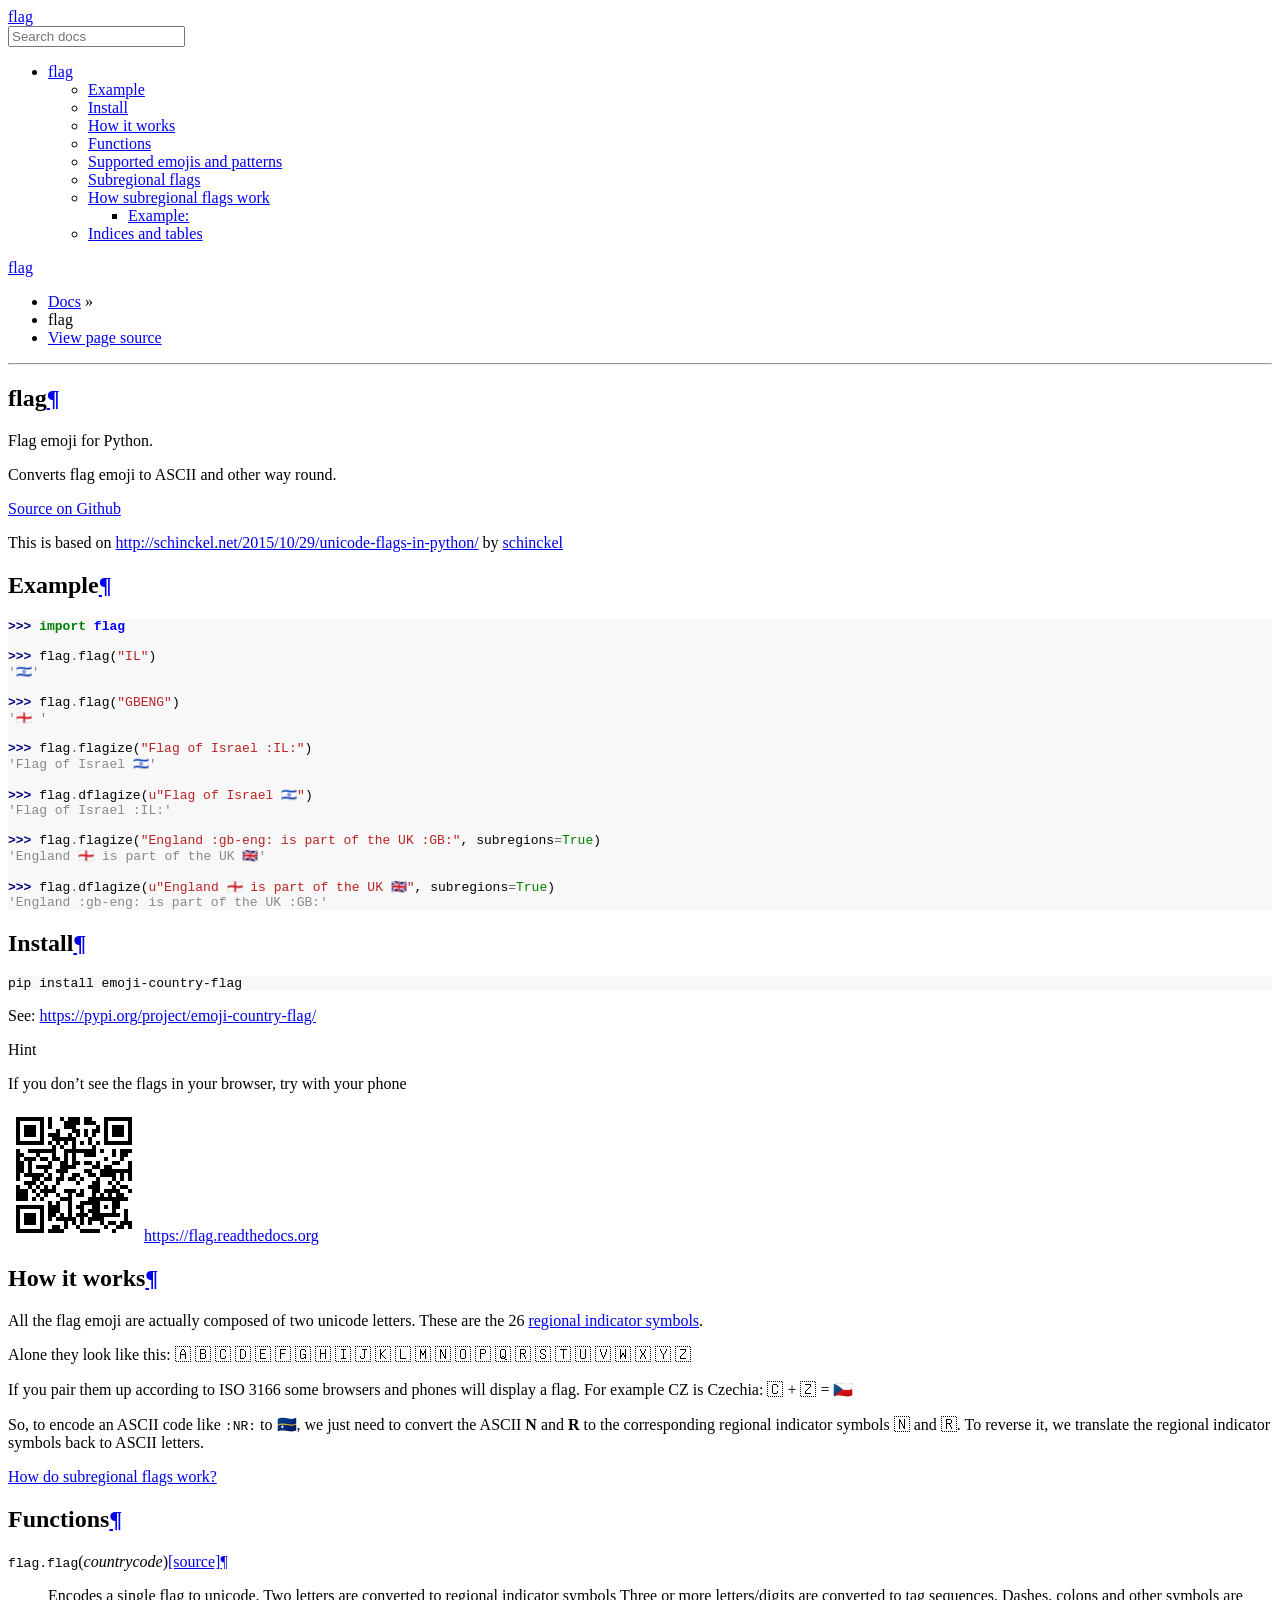
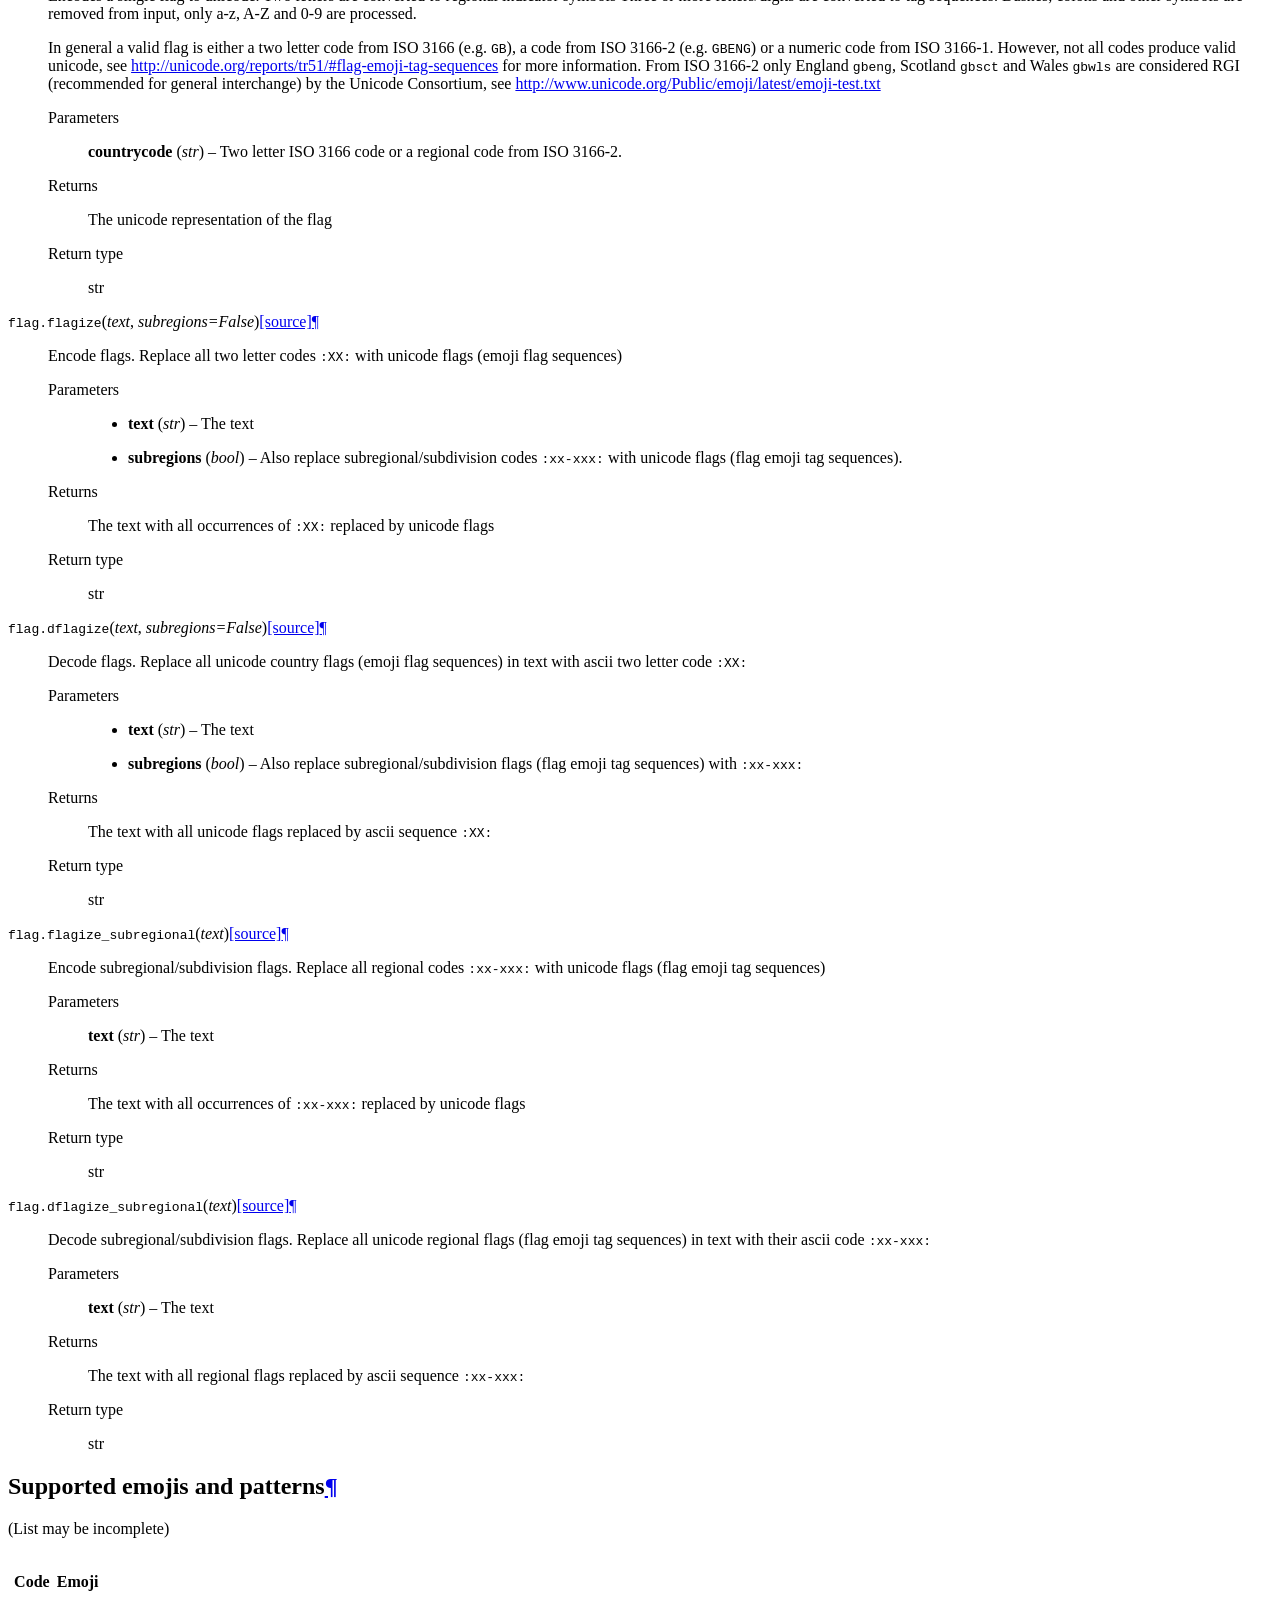
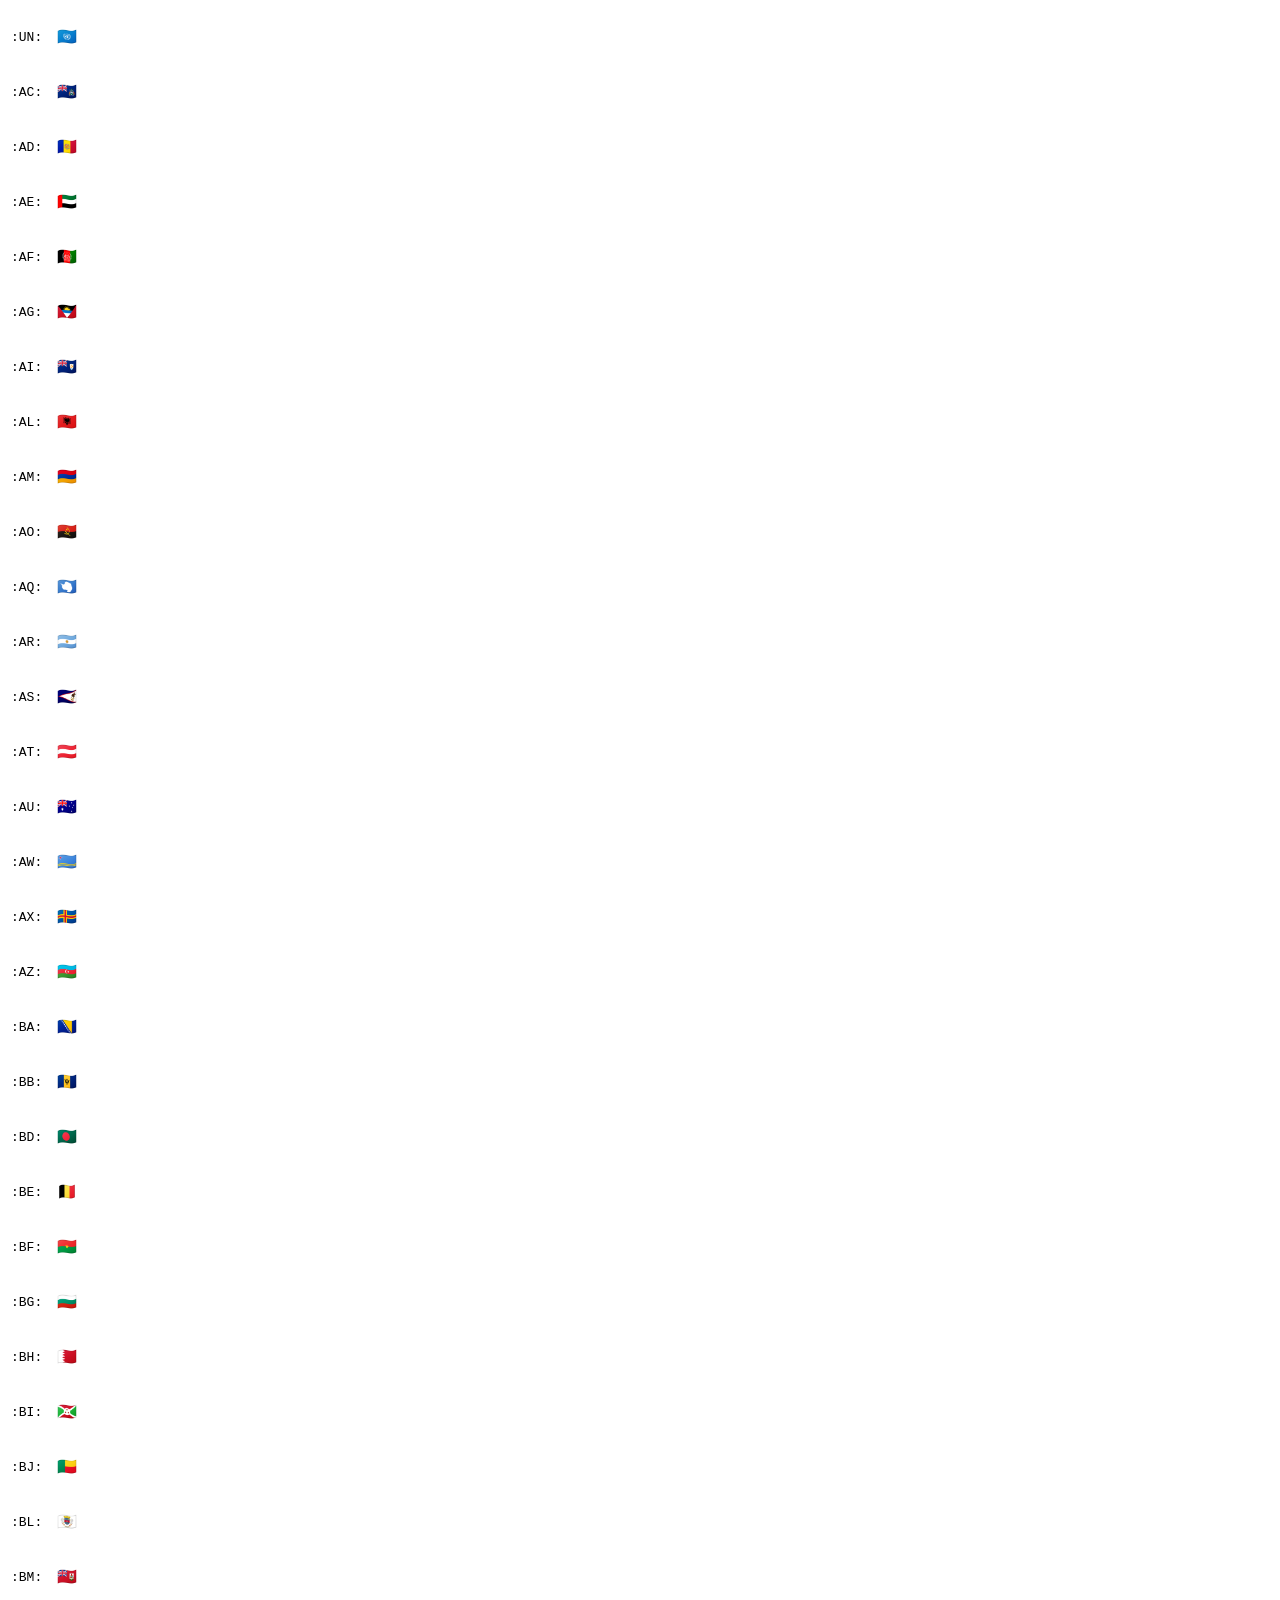
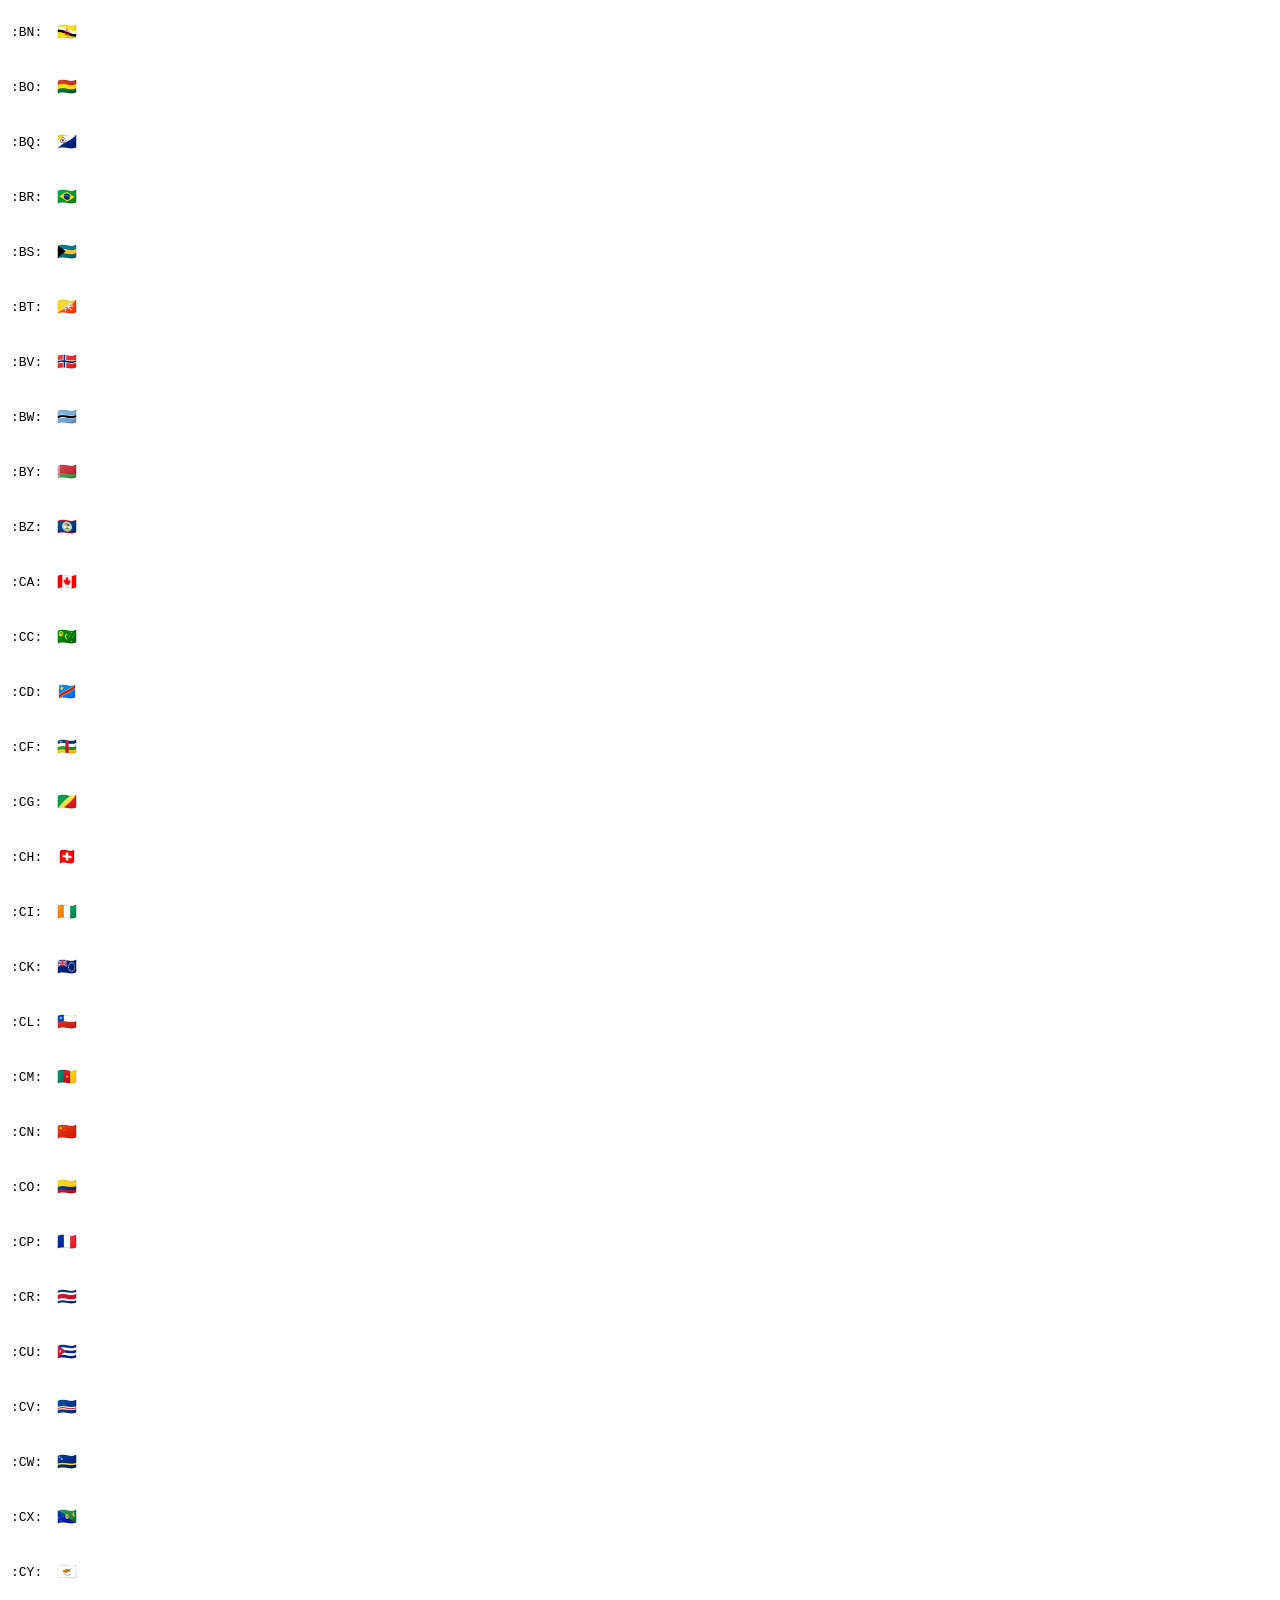
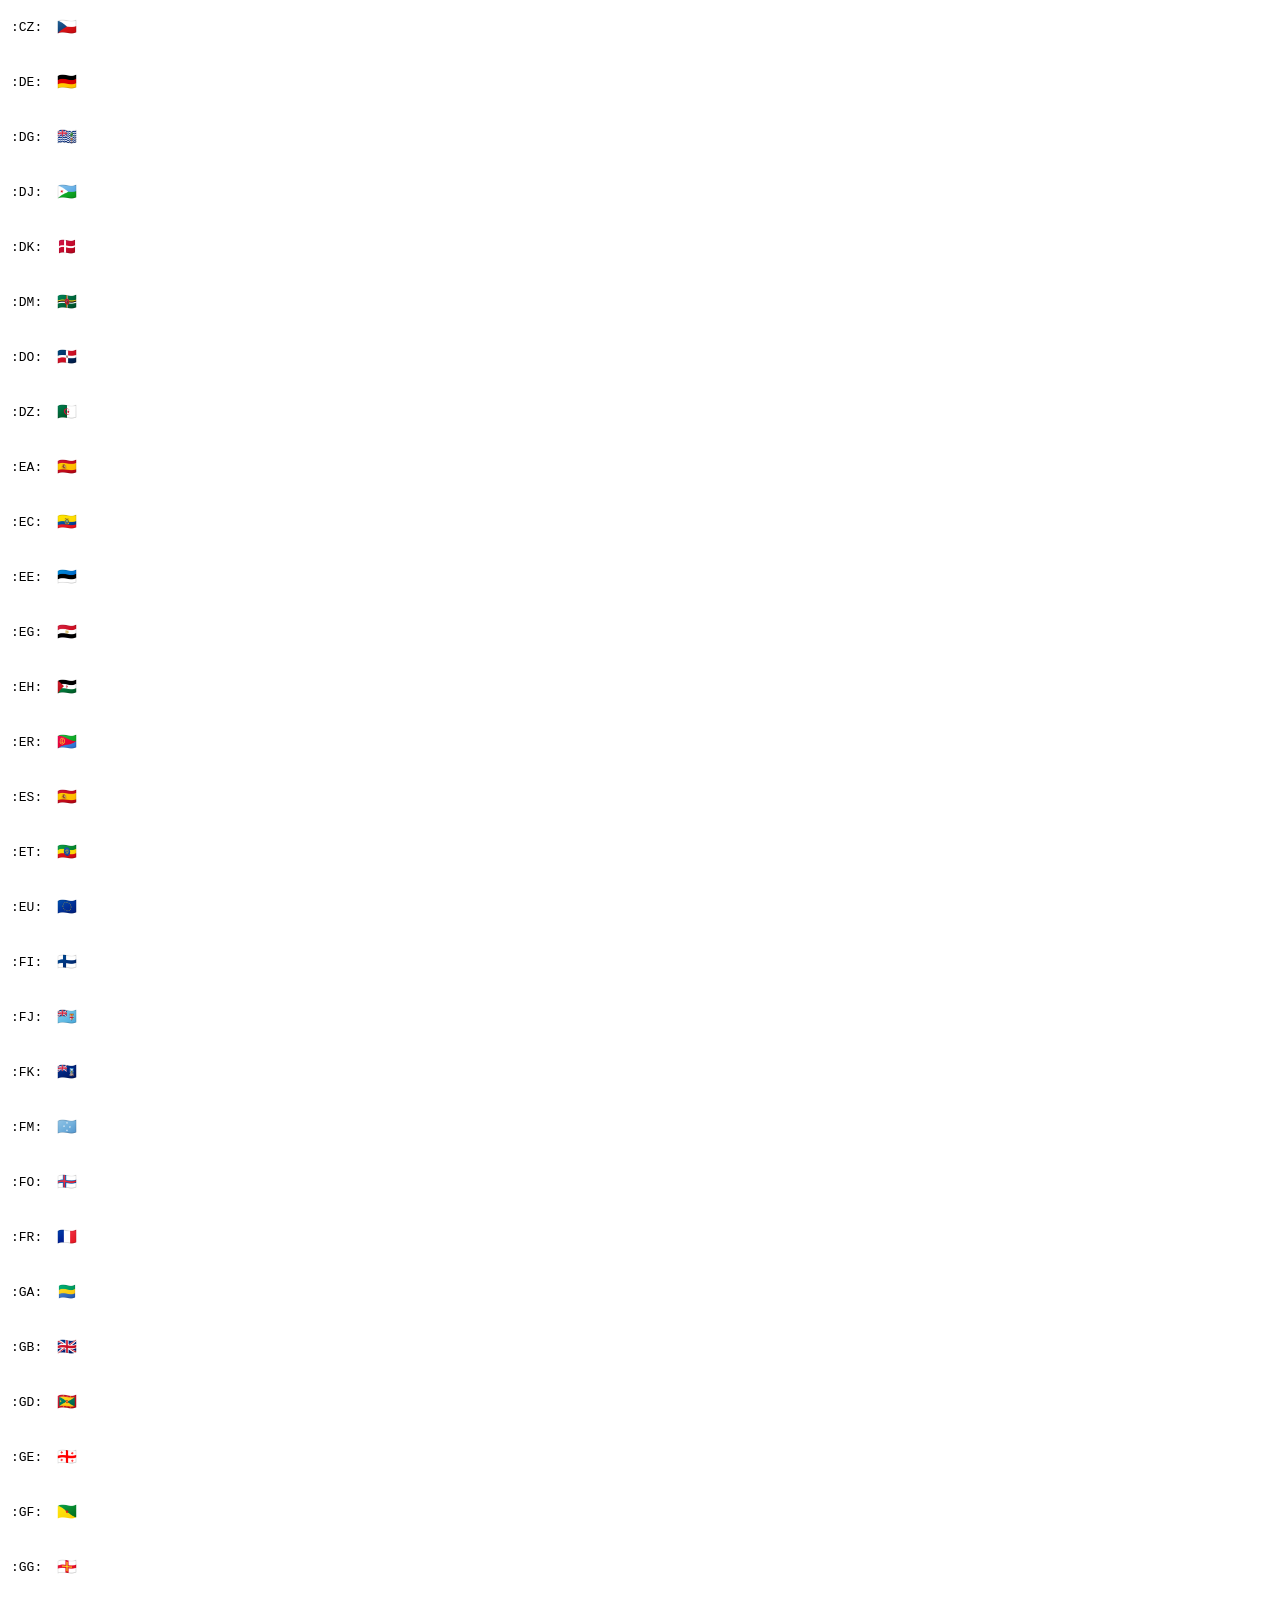
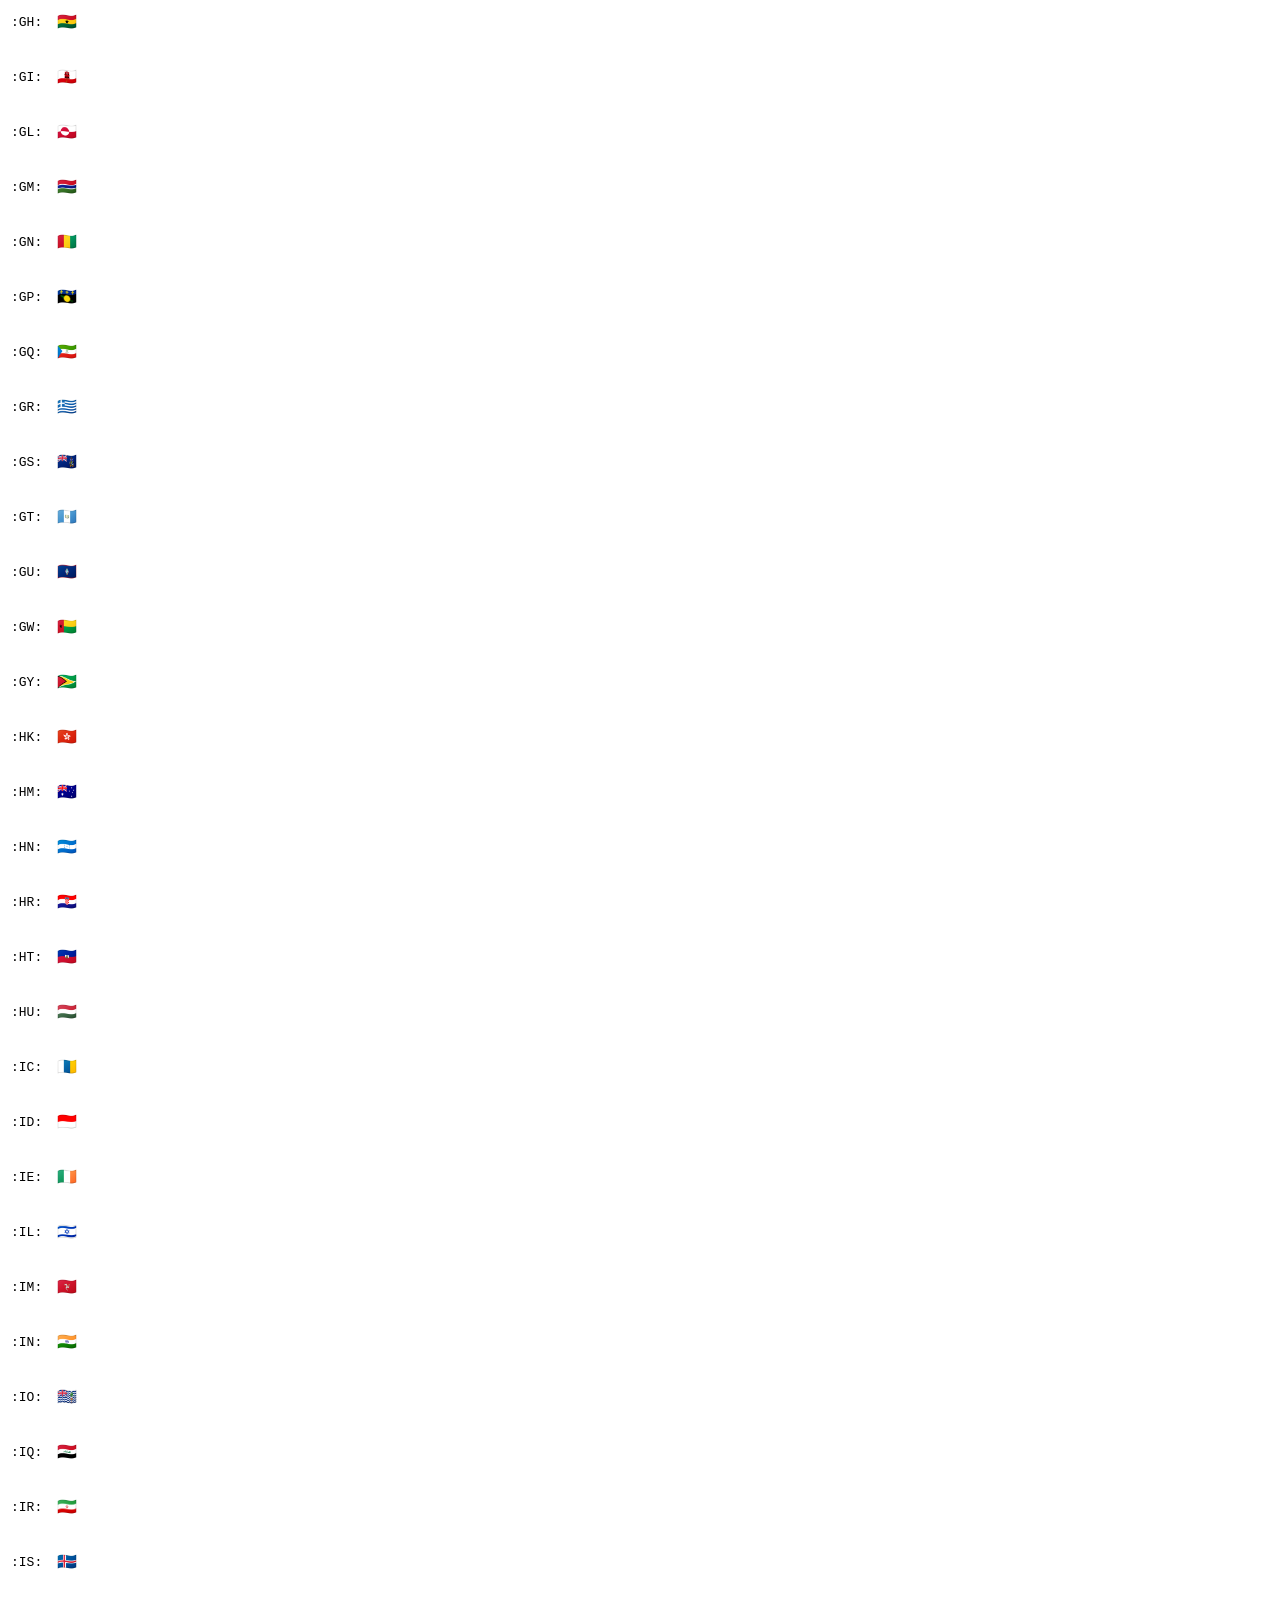
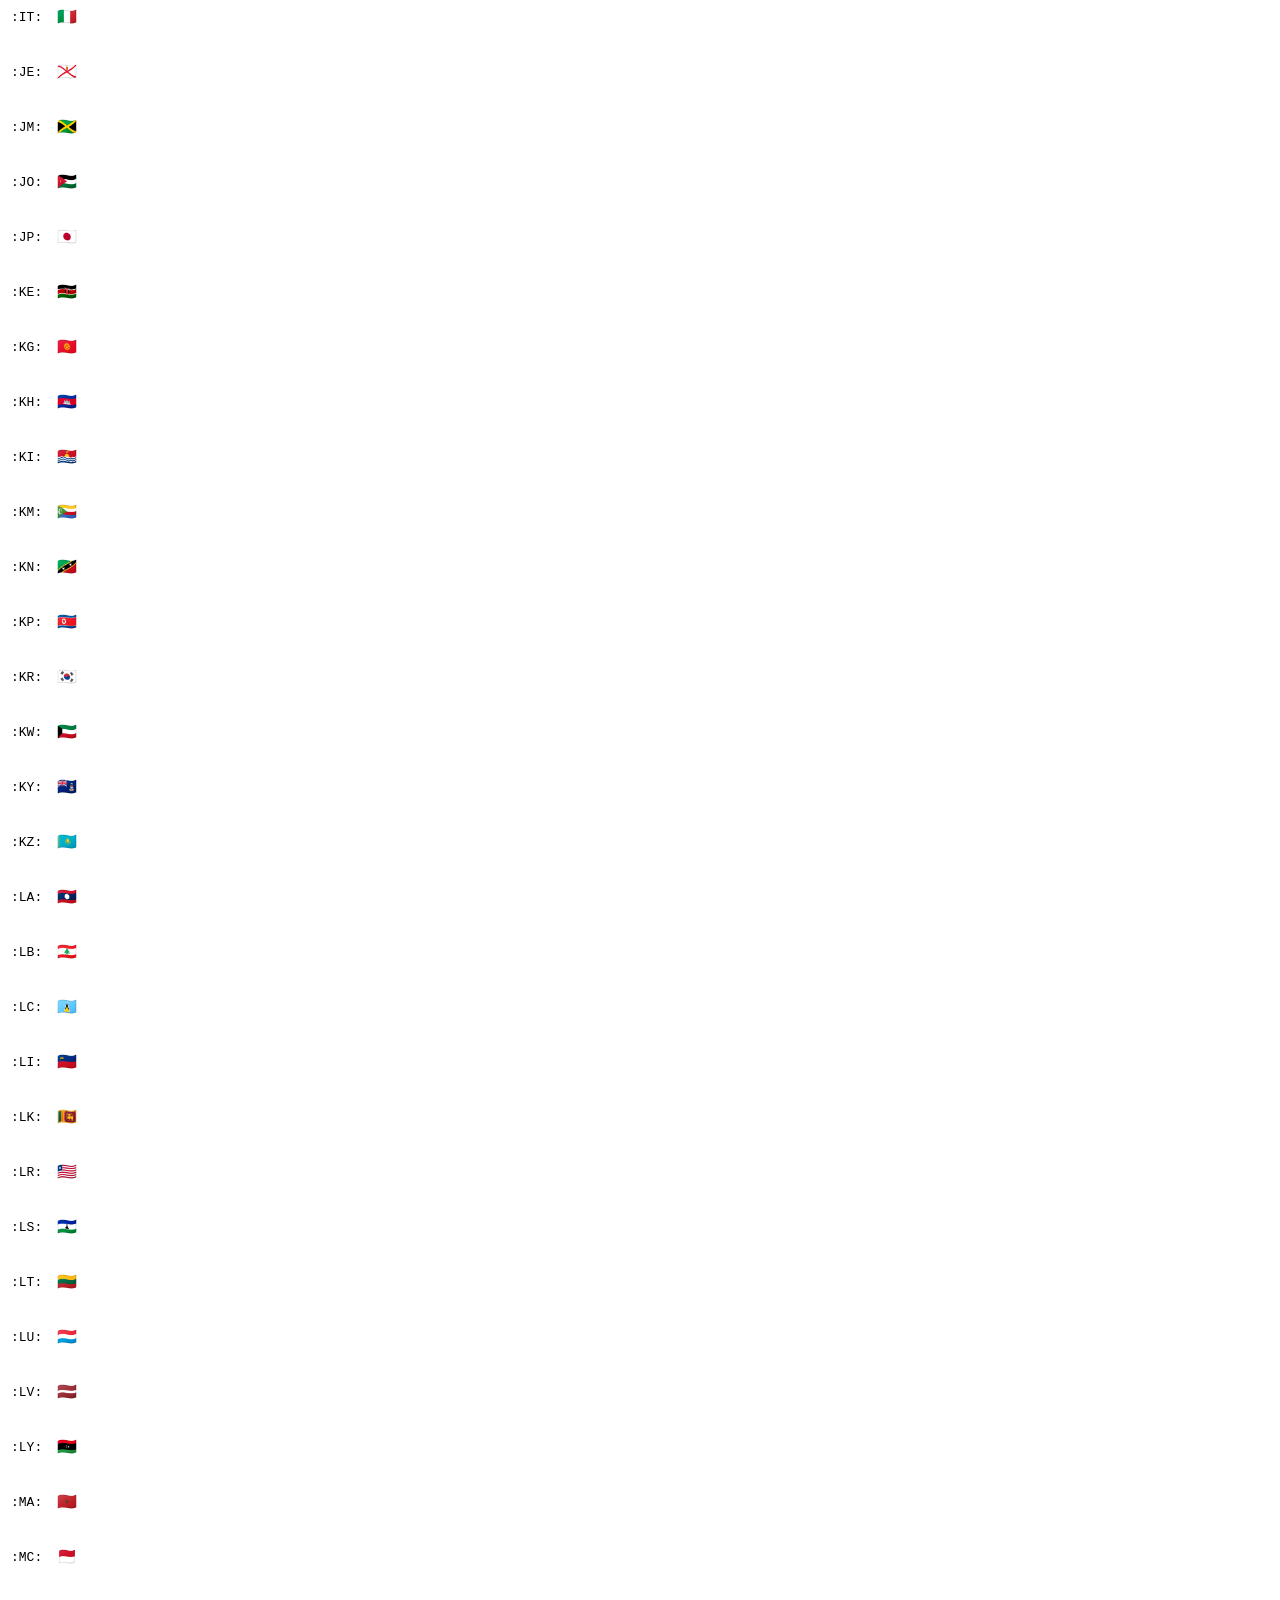
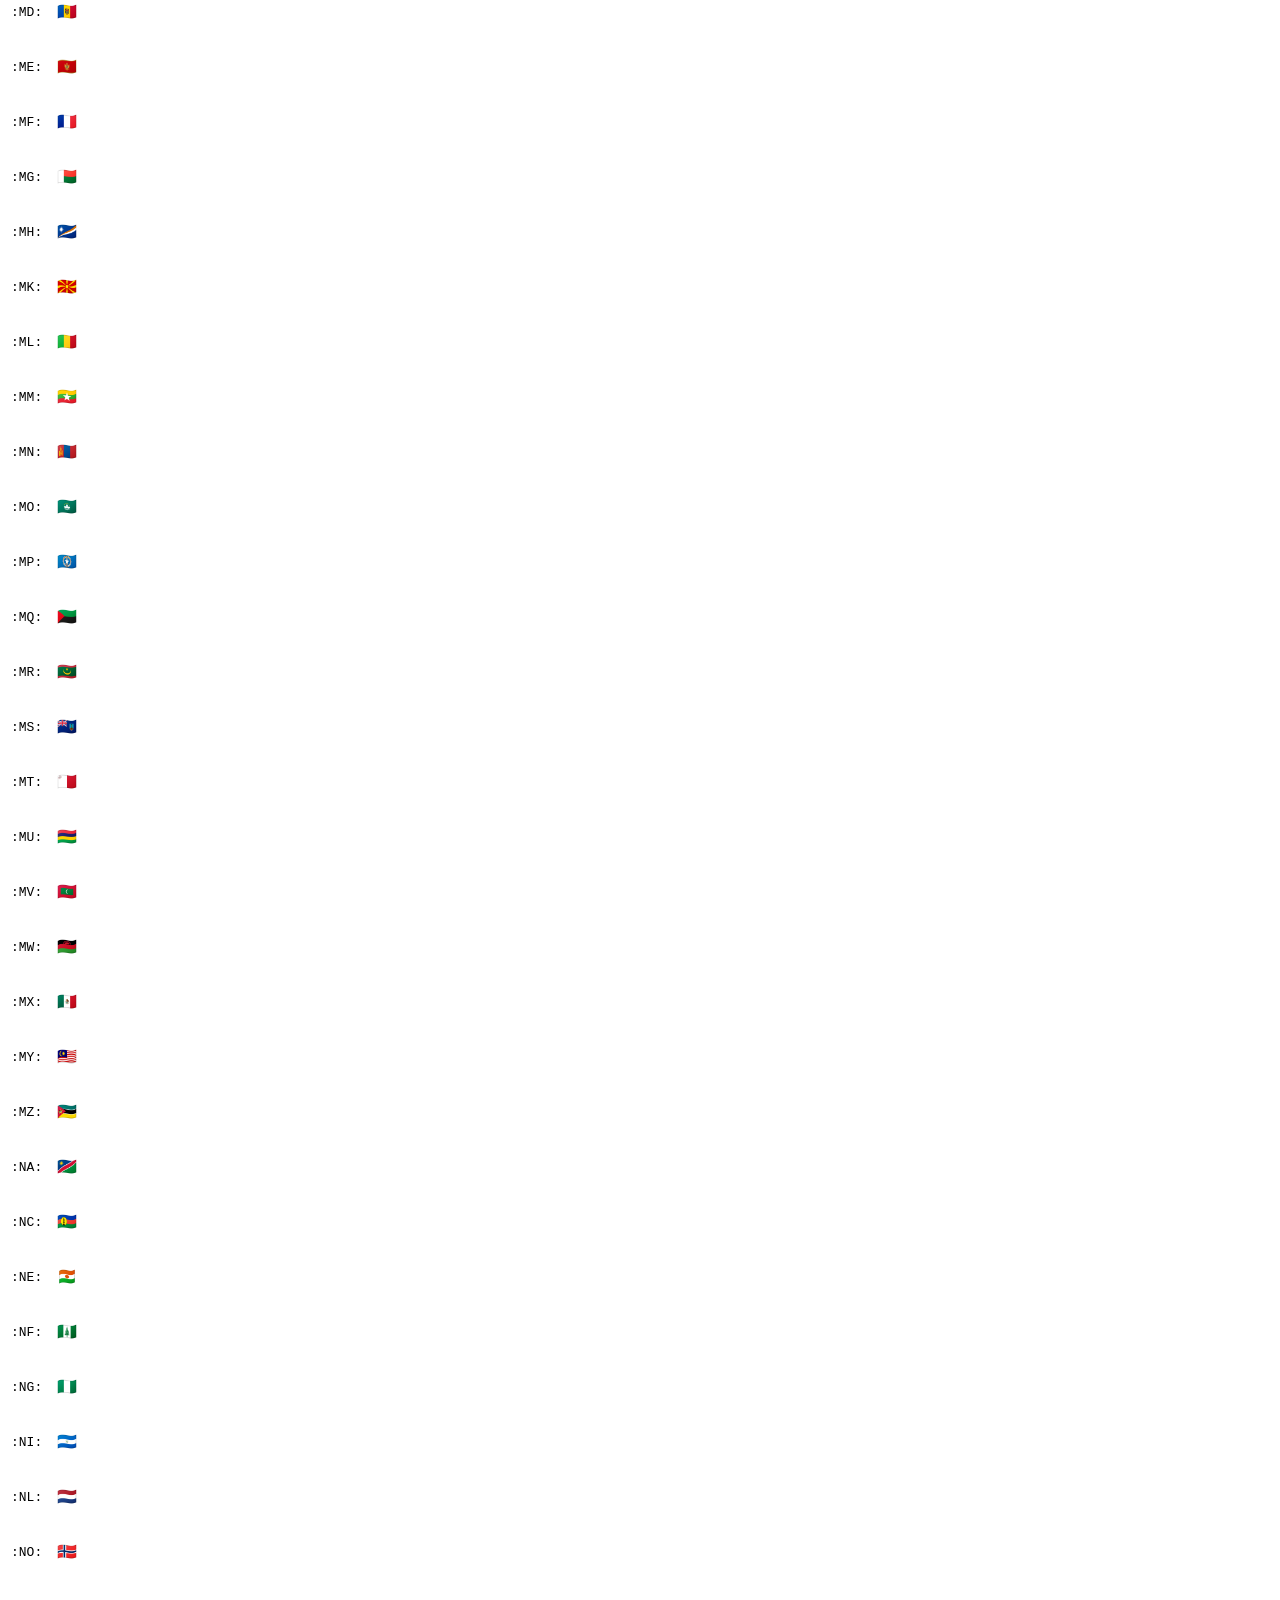
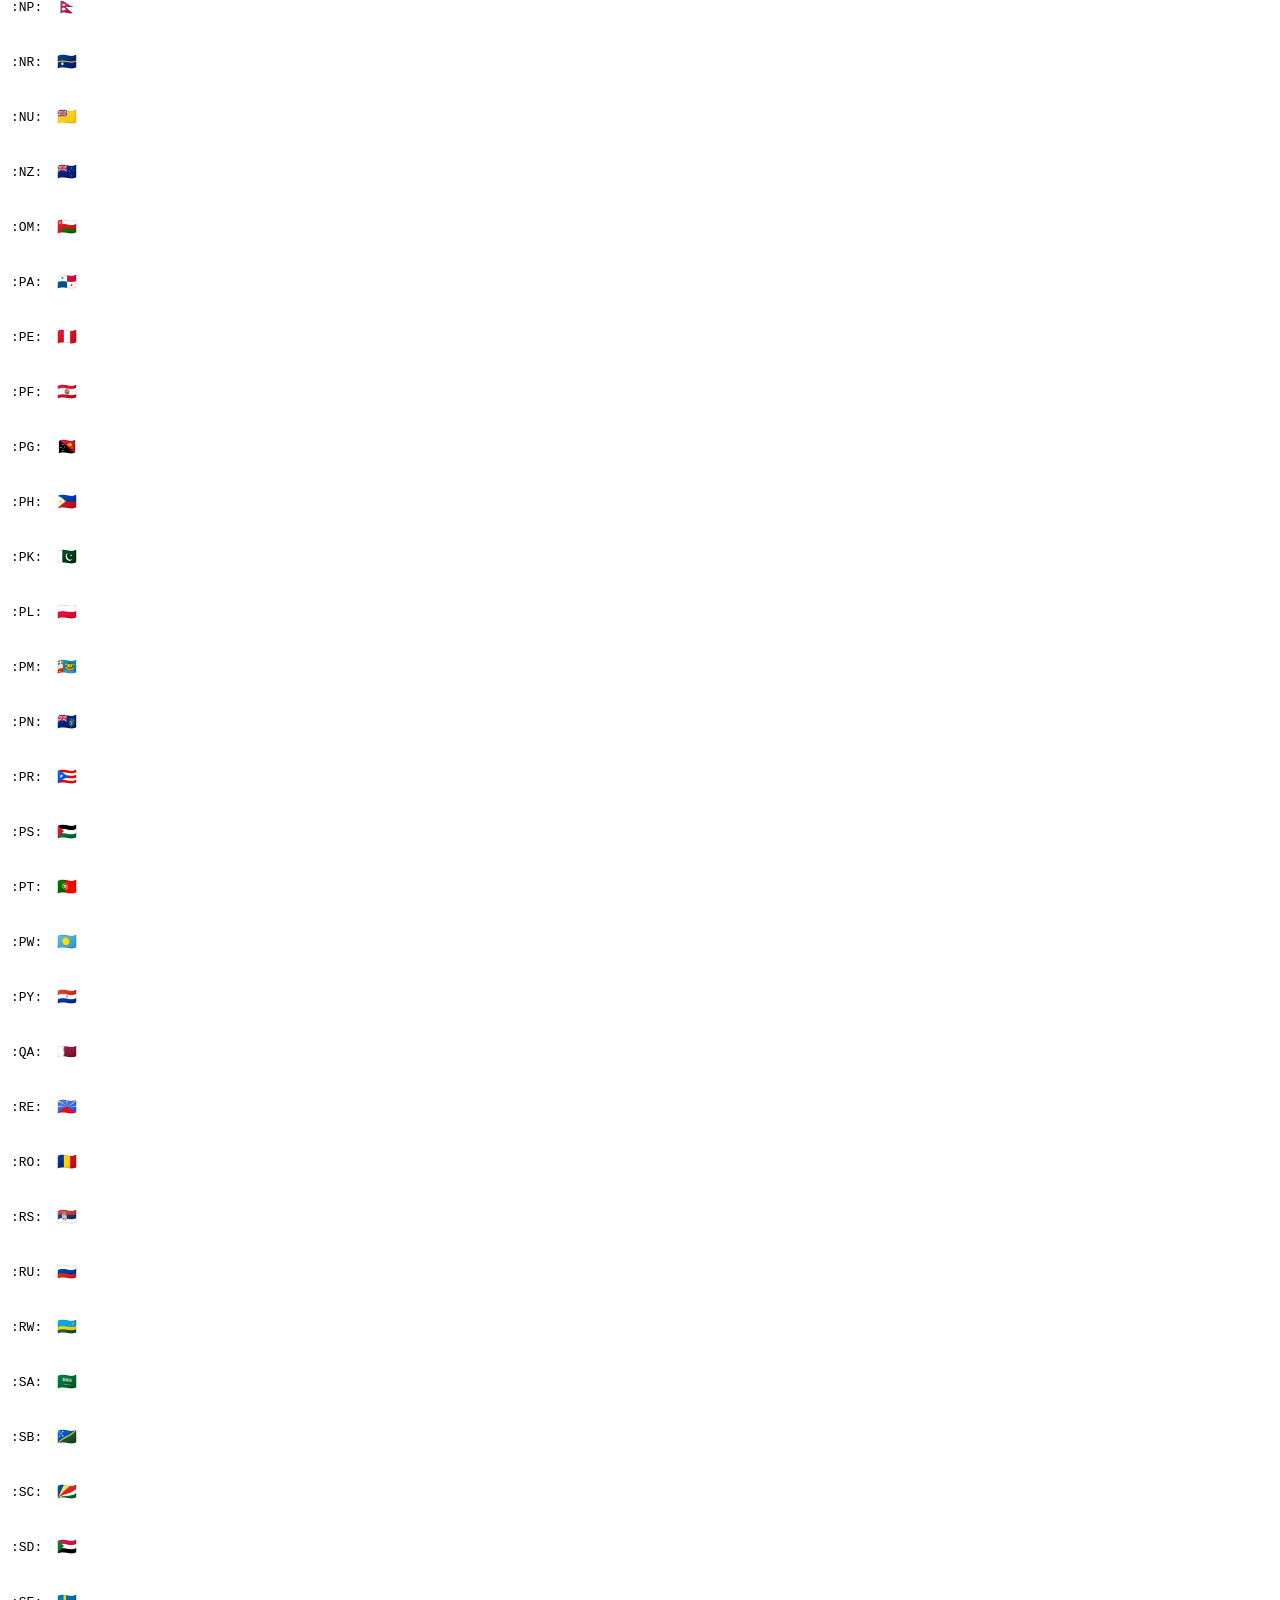
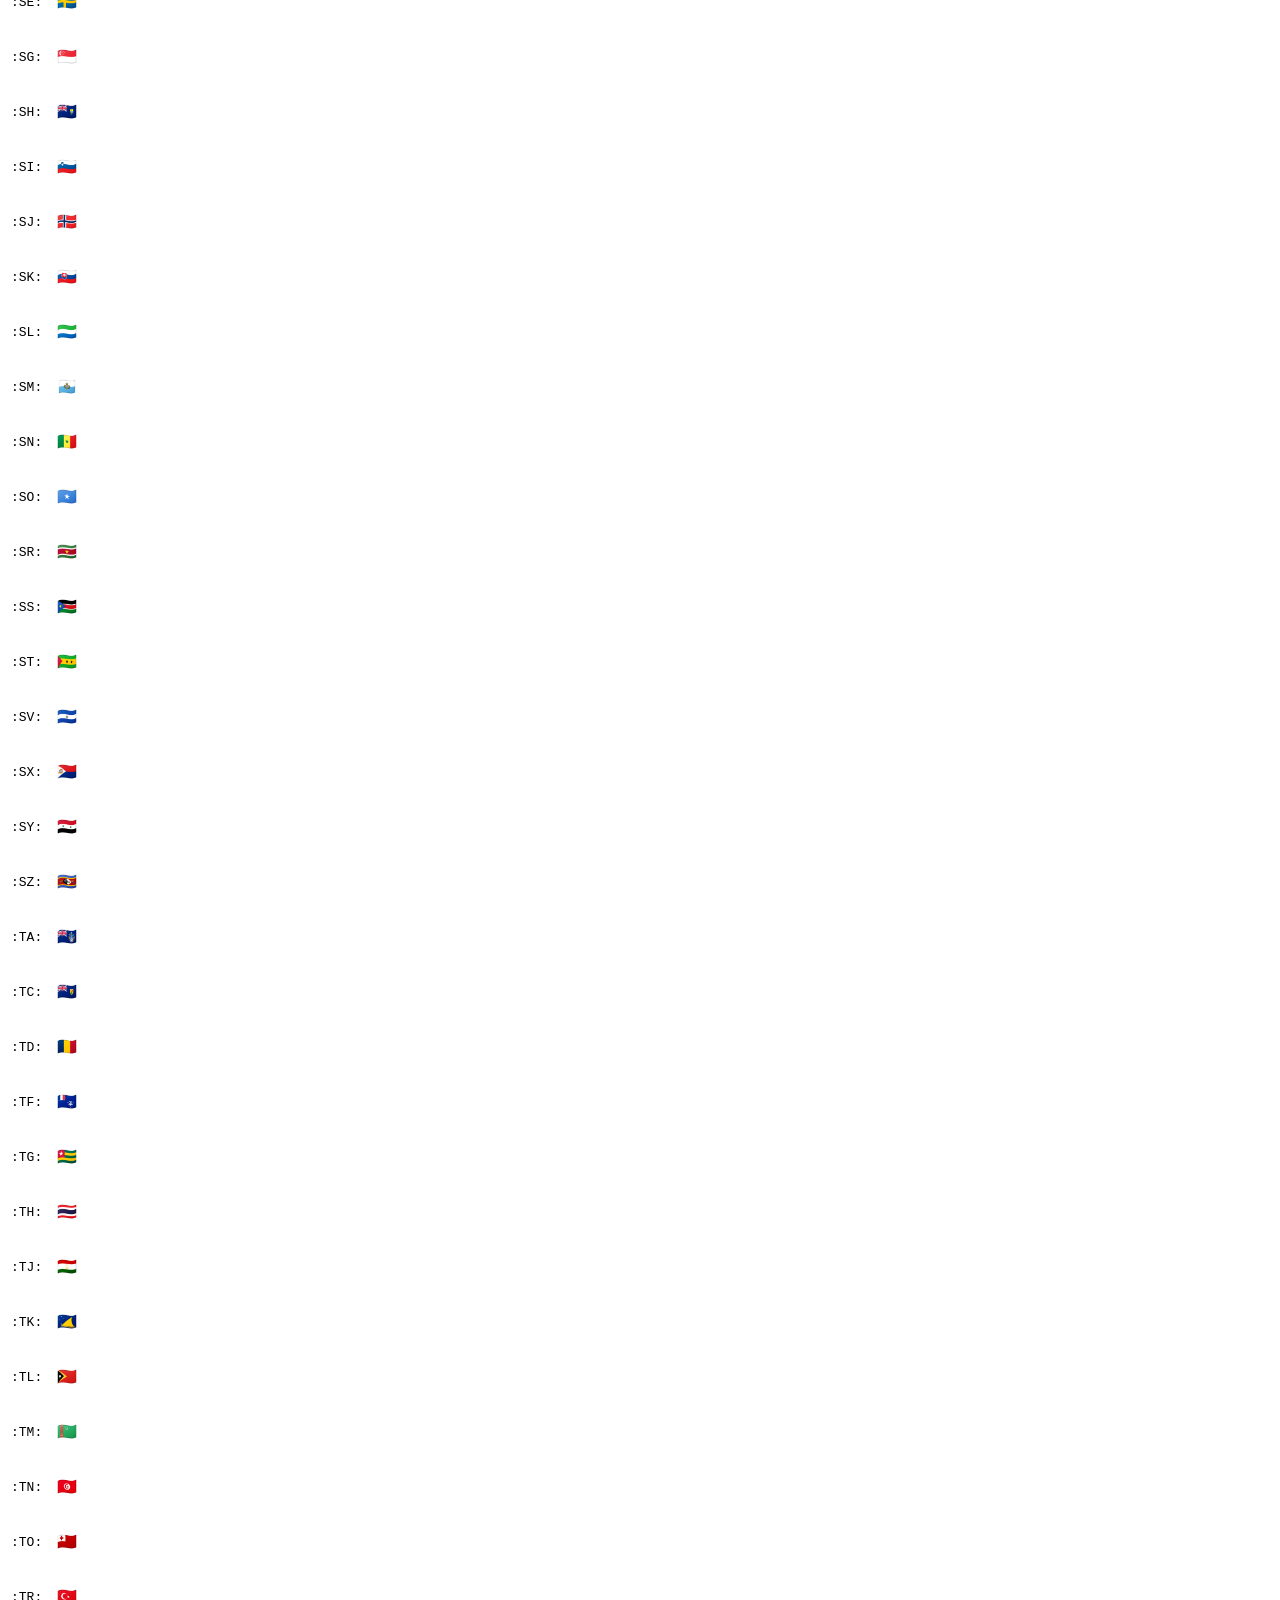
==== docs/_build/html/index.html @ a1bd3af8 "docs" ====
<!DOCTYPE html>
<!--[if IE 8]><html class="no-js lt-ie9" lang="en" > <![endif]-->
<!--[if gt IE 8]><!--> <html class="no-js" lang="en" > <!--<![endif]-->
<head>
  <meta charset="utf-8">
  
  <meta name="viewport" content="width=device-width, initial-scale=1.0">
  
  <title>flag &mdash; flag  documentation</title>
  

  
  
  
  

  
  <script type="text/javascript" src="_static/js/modernizr.min.js"></script>
  
    
      <script type="text/javascript" id="documentation_options" data-url_root="./" src="_static/documentation_options.js"></script>
        <script type="text/javascript" src="_static/jquery.js"></script>
        <script type="text/javascript" src="_static/underscore.js"></script>
        <script type="text/javascript" src="_static/doctools.js"></script>
        <script type="text/javascript" src="_static/language_data.js"></script>
    
    <script type="text/javascript" src="_static/js/theme.js"></script>

    

  
  <link rel="stylesheet" href="_static/css/theme.css" type="text/css" />
  <link rel="stylesheet" href="_static/pygments.css" type="text/css" />
    <link rel="index" title="Index" href="genindex.html" />
    <link rel="search" title="Search" href="search.html" /> 
</head>

<body class="wy-body-for-nav">

   
  <div class="wy-grid-for-nav">
    
    <nav data-toggle="wy-nav-shift" class="wy-nav-side">
      <div class="wy-side-scroll">
        <div class="wy-side-nav-search" >
          

          
            <a href="#" class="icon icon-home"> flag
          

          
          </a>

          
            
            
          

          
<div role="search">
  <form id="rtd-search-form" class="wy-form" action="search.html" method="get">
    <input type="text" name="q" placeholder="Search docs" />
    <input type="hidden" name="check_keywords" value="yes" />
    <input type="hidden" name="area" value="default" />
  </form>
</div>

          
        </div>

        <div class="wy-menu wy-menu-vertical" data-spy="affix" role="navigation" aria-label="main navigation">
          
            
            
              
            
            
              <!-- Local TOC -->
              <div class="local-toc"><ul>
<li><a class="reference internal" href="#">flag</a><ul>
<li><a class="reference internal" href="#example">Example</a></li>
<li><a class="reference internal" href="#install">Install</a></li>
<li><a class="reference internal" href="#how-it-works">How it works</a></li>
<li><a class="reference internal" href="#functions">Functions</a></li>
<li><a class="reference internal" href="#supported-emojis-and-patterns">Supported emojis and patterns</a></li>
<li><a class="reference internal" href="#subregional-flags">Subregional flags</a></li>
<li><a class="reference internal" href="#how-subregional-flags-work">How subregional flags work</a><ul>
<li><a class="reference internal" href="#id1">Example:</a></li>
</ul>
</li>
<li><a class="reference internal" href="#indices-and-tables">Indices and tables</a></li>
</ul>
</li>
</ul>
</div>
            
          
        </div>
      </div>
    </nav>

    <section data-toggle="wy-nav-shift" class="wy-nav-content-wrap">

      
      <nav class="wy-nav-top" aria-label="top navigation">
        
          <i data-toggle="wy-nav-top" class="fa fa-bars"></i>
          <a href="#">flag</a>
        
      </nav>


      <div class="wy-nav-content">
        
        <div class="rst-content">
        
          















<div role="navigation" aria-label="breadcrumbs navigation">

  <ul class="wy-breadcrumbs">
    
      <li><a href="#">Docs</a> &raquo;</li>
        
      <li>flag</li>
    
    
      <li class="wy-breadcrumbs-aside">
        
            
            <a href="_sources/index.rst.txt" rel="nofollow"> View page source</a>
          
        
      </li>
    
  </ul>

  
  <hr/>
</div>
          <div role="main" class="document" itemscope="itemscope" itemtype="http://schema.org/Article">
           <div itemprop="articleBody">
            
  <div class="toctree-wrapper compound">
</div>
<div class="section" id="flag">
<h1>flag<a class="headerlink" href="#flag" title="Permalink to this headline">¶</a></h1>
<p>Flag emoji for Python.</p>
<p>Converts flag emoji to ASCII and other way round.</p>
<p><a class="reference external" href="https://github.com/cvzi/flag">Source on Github</a></p>
<p>This is based on <a class="reference external" href="http://web.archive.org/web/20180425063617/https://schinckel.net/2015/10/29/unicode-flags-in-python/">http://schinckel.net/2015/10/29/unicode-flags-in-python/</a> by <a class="reference external" href="https://github.com/schinckel/">schinckel</a></p>
<div class="section" id="example">
<h2>Example<a class="headerlink" href="#example" title="Permalink to this headline">¶</a></h2>
<div class="highlight-python notranslate"><div class="highlight"><pre><span></span><span class="gp">&gt;&gt;&gt; </span><span class="kn">import</span> <span class="nn">flag</span>

<span class="gp">&gt;&gt;&gt; </span><span class="n">flag</span><span class="o">.</span><span class="n">flag</span><span class="p">(</span><span class="s2">&quot;IL&quot;</span><span class="p">)</span>
<span class="go">&#39;🇮🇱&#39;</span>

<span class="gp">&gt;&gt;&gt; </span><span class="n">flag</span><span class="o">.</span><span class="n">flag</span><span class="p">(</span><span class="s2">&quot;GBENG&quot;</span><span class="p">)</span>
<span class="go">&#39;🏴󠁧󠁢󠁥󠁮󠁧󠁿 &#39;</span>

<span class="gp">&gt;&gt;&gt; </span><span class="n">flag</span><span class="o">.</span><span class="n">flagize</span><span class="p">(</span><span class="s2">&quot;Flag of Israel :IL:&quot;</span><span class="p">)</span>
<span class="go">&#39;Flag of Israel 🇮🇱&#39;</span>

<span class="gp">&gt;&gt;&gt; </span><span class="n">flag</span><span class="o">.</span><span class="n">dflagize</span><span class="p">(</span><span class="sa">u</span><span class="s2">&quot;Flag of Israel 🇮🇱&quot;</span><span class="p">)</span>
<span class="go">&#39;Flag of Israel :IL:&#39;</span>

<span class="gp">&gt;&gt;&gt; </span><span class="n">flag</span><span class="o">.</span><span class="n">flagize</span><span class="p">(</span><span class="s2">&quot;England :gb-eng: is part of the UK :GB:&quot;</span><span class="p">,</span> <span class="n">subregions</span><span class="o">=</span><span class="bp">True</span><span class="p">)</span>
<span class="go">&#39;England 🏴󠁧󠁢󠁥󠁮󠁧󠁿 is part of the UK 🇬🇧&#39;</span>

<span class="gp">&gt;&gt;&gt; </span><span class="n">flag</span><span class="o">.</span><span class="n">dflagize</span><span class="p">(</span><span class="sa">u</span><span class="s2">&quot;England 🏴󠁧󠁢󠁥󠁮󠁧󠁿 is part of the UK 🇬🇧&quot;</span><span class="p">,</span> <span class="n">subregions</span><span class="o">=</span><span class="bp">True</span><span class="p">)</span>
<span class="go">&#39;England :gb-eng: is part of the UK :GB:&#39;</span>
</pre></div>
</div>
</div>
<div class="section" id="install">
<h2>Install<a class="headerlink" href="#install" title="Permalink to this headline">¶</a></h2>
<div class="highlight-shell notranslate"><div class="highlight"><pre><span></span>pip install emoji-country-flag
</pre></div>
</div>
<p>See: <a class="reference external" href="https://pypi.org/project/emoji-country-flag/">https://pypi.org/project/emoji-country-flag/</a></p>
<div class="admonition hint">
<p class="admonition-title">Hint</p>
<p>If you don’t see the flags in your browser, try with your phone</p>
<p><a class="reference external" href="https://flag.readthedocs.org"><img alt="QR Code containg https://flag.readthedocs.org" src="_images/qr.png" /></a> <a class="reference external" href="https://flag.readthedocs.org">https://flag.readthedocs.org</a></p>
</div>
</div>
<div class="section" id="how-it-works">
<h2>How it works<a class="headerlink" href="#how-it-works" title="Permalink to this headline">¶</a></h2>
<p>All the flag emoji are actually composed of two unicode letters. These are the 26 <a class="reference external" href="https://en.wikipedia.org/wiki/Regional_Indicator_Symbol">regional indicator symbols</a>.</p>
<p>Alone they look like this:
🇦 🇧 🇨 🇩 🇪 🇫 🇬 🇭 🇮 🇯 🇰 🇱 🇲 🇳 🇴 🇵 🇶 🇷 🇸 🇹 🇺 🇻 🇼 🇽 🇾 🇿</p>
<p>If you pair them up according to ISO 3166 some browsers and phones will display a flag.
For example CZ is Czechia: 🇨 + 🇿 = 🇨🇿</p>
<p>So, to encode an ASCII code like <code class="docutils literal notranslate"><span class="pre">:NR:</span></code> to 🇳🇷, we just need to convert the ASCII <strong>N</strong> and <strong>R</strong> to the corresponding regional indicator symbols 🇳 and 🇷.
To reverse it, we translate the regional indicator symbols back to ASCII letters.</p>
<p><a class="reference internal" href="#how-subregional-flags-work">How do subregional flags work?</a></p>
</div>
<div class="section" id="functions">
<h2>Functions<a class="headerlink" href="#functions" title="Permalink to this headline">¶</a></h2>
<dl class="function">
<dt id="flag.flag">
<code class="sig-prename descclassname">flag.</code><code class="sig-name descname">flag</code><span class="sig-paren">(</span><em class="sig-param">countrycode</em><span class="sig-paren">)</span><a class="reference internal" href="_modules/flag.html#flag"><span class="viewcode-link">[source]</span></a><a class="headerlink" href="#flag.flag" title="Permalink to this definition">¶</a></dt>
<dd><p>Encodes a single flag to unicode. Two letters are converted to regional
indicator symbols
Three or more letters/digits are converted to tag sequences.
Dashes, colons and other symbols are removed from input, only a-z, A-Z and
0-9 are processed.</p>
<p>In general a valid flag is either a two letter code from ISO 3166
(e.g. <code class="docutils literal notranslate"><span class="pre">GB</span></code>), a code from ISO 3166-2 (e.g. <code class="docutils literal notranslate"><span class="pre">GBENG</span></code>) or a numeric code
from ISO 3166-1.
However, not all codes produce valid unicode, see
<a class="reference external" href="http://unicode.org/reports/tr51/#flag-emoji-tag-sequences">http://unicode.org/reports/tr51/#flag-emoji-tag-sequences</a> for more
information.
From ISO 3166-2 only England <code class="docutils literal notranslate"><span class="pre">gbeng</span></code>, Scotland <code class="docutils literal notranslate"><span class="pre">gbsct</span></code> and
Wales <code class="docutils literal notranslate"><span class="pre">gbwls</span></code> are considered RGI (recommended for general interchange)
by the Unicode Consortium,
see <a class="reference external" href="http://www.unicode.org/Public/emoji/latest/emoji-test.txt">http://www.unicode.org/Public/emoji/latest/emoji-test.txt</a></p>
<dl class="field-list simple">
<dt class="field-odd">Parameters</dt>
<dd class="field-odd"><p><strong>countrycode</strong> (<em>str</em>) – Two letter ISO 3166 code or a regional code
from ISO 3166-2.</p>
</dd>
<dt class="field-even">Returns</dt>
<dd class="field-even"><p>The unicode representation of the flag</p>
</dd>
<dt class="field-odd">Return type</dt>
<dd class="field-odd"><p>str</p>
</dd>
</dl>
</dd></dl>

<dl class="function">
<dt id="flag.flagize">
<code class="sig-prename descclassname">flag.</code><code class="sig-name descname">flagize</code><span class="sig-paren">(</span><em class="sig-param">text</em>, <em class="sig-param">subregions=False</em><span class="sig-paren">)</span><a class="reference internal" href="_modules/flag.html#flagize"><span class="viewcode-link">[source]</span></a><a class="headerlink" href="#flag.flagize" title="Permalink to this definition">¶</a></dt>
<dd><p>Encode flags. Replace all two letter codes <code class="docutils literal notranslate"><span class="pre">:XX:</span></code> with unicode flags
(emoji flag sequences)</p>
<dl class="field-list simple">
<dt class="field-odd">Parameters</dt>
<dd class="field-odd"><ul class="simple">
<li><p><strong>text</strong> (<em>str</em>) – The text</p></li>
<li><p><strong>subregions</strong> (<em>bool</em>) – Also replace subregional/subdivision codes
<code class="docutils literal notranslate"><span class="pre">:xx-xxx:</span></code> with unicode flags (flag emoji tag sequences).</p></li>
</ul>
</dd>
<dt class="field-even">Returns</dt>
<dd class="field-even"><p>The text with all occurrences of <code class="docutils literal notranslate"><span class="pre">:XX:</span></code> replaced by unicode flags</p>
</dd>
<dt class="field-odd">Return type</dt>
<dd class="field-odd"><p>str</p>
</dd>
</dl>
</dd></dl>

<dl class="function">
<dt id="flag.dflagize">
<code class="sig-prename descclassname">flag.</code><code class="sig-name descname">dflagize</code><span class="sig-paren">(</span><em class="sig-param">text</em>, <em class="sig-param">subregions=False</em><span class="sig-paren">)</span><a class="reference internal" href="_modules/flag.html#dflagize"><span class="viewcode-link">[source]</span></a><a class="headerlink" href="#flag.dflagize" title="Permalink to this definition">¶</a></dt>
<dd><p>Decode flags. Replace all unicode country flags (emoji flag sequences)
in text with ascii two letter code <code class="docutils literal notranslate"><span class="pre">:XX:</span></code></p>
<dl class="field-list simple">
<dt class="field-odd">Parameters</dt>
<dd class="field-odd"><ul class="simple">
<li><p><strong>text</strong> (<em>str</em>) – The text</p></li>
<li><p><strong>subregions</strong> (<em>bool</em>) – Also replace subregional/subdivision flags
(flag emoji tag sequences) with <code class="docutils literal notranslate"><span class="pre">:xx-xxx:</span></code></p></li>
</ul>
</dd>
<dt class="field-even">Returns</dt>
<dd class="field-even"><p>The text with all unicode flags replaced by ascii
sequence <code class="docutils literal notranslate"><span class="pre">:XX:</span></code></p>
</dd>
<dt class="field-odd">Return type</dt>
<dd class="field-odd"><p>str</p>
</dd>
</dl>
</dd></dl>

<dl class="function">
<dt id="flag.flagize_subregional">
<code class="sig-prename descclassname">flag.</code><code class="sig-name descname">flagize_subregional</code><span class="sig-paren">(</span><em class="sig-param">text</em><span class="sig-paren">)</span><a class="reference internal" href="_modules/flag.html#flagize_subregional"><span class="viewcode-link">[source]</span></a><a class="headerlink" href="#flag.flagize_subregional" title="Permalink to this definition">¶</a></dt>
<dd><p>Encode subregional/subdivision flags. Replace all regional codes
<code class="docutils literal notranslate"><span class="pre">:xx-xxx:</span></code> with unicode flags (flag emoji tag sequences)</p>
<dl class="field-list simple">
<dt class="field-odd">Parameters</dt>
<dd class="field-odd"><p><strong>text</strong> (<em>str</em>) – The text</p>
</dd>
<dt class="field-even">Returns</dt>
<dd class="field-even"><p>The text with all occurrences of <code class="docutils literal notranslate"><span class="pre">:xx-xxx:</span></code> replaced by
unicode flags</p>
</dd>
<dt class="field-odd">Return type</dt>
<dd class="field-odd"><p>str</p>
</dd>
</dl>
</dd></dl>

<dl class="function">
<dt id="flag.dflagize_subregional">
<code class="sig-prename descclassname">flag.</code><code class="sig-name descname">dflagize_subregional</code><span class="sig-paren">(</span><em class="sig-param">text</em><span class="sig-paren">)</span><a class="reference internal" href="_modules/flag.html#dflagize_subregional"><span class="viewcode-link">[source]</span></a><a class="headerlink" href="#flag.dflagize_subregional" title="Permalink to this definition">¶</a></dt>
<dd><p>Decode subregional/subdivision flags. Replace all unicode regional
flags (flag emoji tag sequences) in text with their ascii
code <code class="docutils literal notranslate"><span class="pre">:xx-xxx:</span></code></p>
<dl class="field-list simple">
<dt class="field-odd">Parameters</dt>
<dd class="field-odd"><p><strong>text</strong> (<em>str</em>) – The text</p>
</dd>
<dt class="field-even">Returns</dt>
<dd class="field-even"><p>The text with all regional flags replaced by ascii
sequence <code class="docutils literal notranslate"><span class="pre">:xx-xxx:</span></code></p>
</dd>
<dt class="field-odd">Return type</dt>
<dd class="field-odd"><p>str</p>
</dd>
</dl>
</dd></dl>

</div>
<div class="section" id="supported-emojis-and-patterns">
<h2>Supported emojis and patterns<a class="headerlink" href="#supported-emojis-and-patterns" title="Permalink to this headline">¶</a></h2>
<p>(List may be incomplete)</p>
<table class="docutils align-default">
<colgroup>
<col style="width: 50%" />
<col style="width: 50%" />
</colgroup>
<thead>
<tr class="row-odd"><th class="head"><p>Code</p></th>
<th class="head"><p>Emoji</p></th>
</tr>
</thead>
<tbody>
<tr class="row-even"><td><p><code class="docutils literal notranslate"><span class="pre">:UN:</span></code></p></td>
<td><p>🇺🇳</p></td>
</tr>
<tr class="row-odd"><td><p><code class="docutils literal notranslate"><span class="pre">:AC:</span></code></p></td>
<td><p>🇦🇨</p></td>
</tr>
<tr class="row-even"><td><p><code class="docutils literal notranslate"><span class="pre">:AD:</span></code></p></td>
<td><p>🇦🇩</p></td>
</tr>
<tr class="row-odd"><td><p><code class="docutils literal notranslate"><span class="pre">:AE:</span></code></p></td>
<td><p>🇦🇪</p></td>
</tr>
<tr class="row-even"><td><p><code class="docutils literal notranslate"><span class="pre">:AF:</span></code></p></td>
<td><p>🇦🇫</p></td>
</tr>
<tr class="row-odd"><td><p><code class="docutils literal notranslate"><span class="pre">:AG:</span></code></p></td>
<td><p>🇦🇬</p></td>
</tr>
<tr class="row-even"><td><p><code class="docutils literal notranslate"><span class="pre">:AI:</span></code></p></td>
<td><p>🇦🇮</p></td>
</tr>
<tr class="row-odd"><td><p><code class="docutils literal notranslate"><span class="pre">:AL:</span></code></p></td>
<td><p>🇦🇱</p></td>
</tr>
<tr class="row-even"><td><p><code class="docutils literal notranslate"><span class="pre">:AM:</span></code></p></td>
<td><p>🇦🇲</p></td>
</tr>
<tr class="row-odd"><td><p><code class="docutils literal notranslate"><span class="pre">:AO:</span></code></p></td>
<td><p>🇦🇴</p></td>
</tr>
<tr class="row-even"><td><p><code class="docutils literal notranslate"><span class="pre">:AQ:</span></code></p></td>
<td><p>🇦🇶</p></td>
</tr>
<tr class="row-odd"><td><p><code class="docutils literal notranslate"><span class="pre">:AR:</span></code></p></td>
<td><p>🇦🇷</p></td>
</tr>
<tr class="row-even"><td><p><code class="docutils literal notranslate"><span class="pre">:AS:</span></code></p></td>
<td><p>🇦🇸</p></td>
</tr>
<tr class="row-odd"><td><p><code class="docutils literal notranslate"><span class="pre">:AT:</span></code></p></td>
<td><p>🇦🇹</p></td>
</tr>
<tr class="row-even"><td><p><code class="docutils literal notranslate"><span class="pre">:AU:</span></code></p></td>
<td><p>🇦🇺</p></td>
</tr>
<tr class="row-odd"><td><p><code class="docutils literal notranslate"><span class="pre">:AW:</span></code></p></td>
<td><p>🇦🇼</p></td>
</tr>
<tr class="row-even"><td><p><code class="docutils literal notranslate"><span class="pre">:AX:</span></code></p></td>
<td><p>🇦🇽</p></td>
</tr>
<tr class="row-odd"><td><p><code class="docutils literal notranslate"><span class="pre">:AZ:</span></code></p></td>
<td><p>🇦🇿</p></td>
</tr>
<tr class="row-even"><td><p><code class="docutils literal notranslate"><span class="pre">:BA:</span></code></p></td>
<td><p>🇧🇦</p></td>
</tr>
<tr class="row-odd"><td><p><code class="docutils literal notranslate"><span class="pre">:BB:</span></code></p></td>
<td><p>🇧🇧</p></td>
</tr>
<tr class="row-even"><td><p><code class="docutils literal notranslate"><span class="pre">:BD:</span></code></p></td>
<td><p>🇧🇩</p></td>
</tr>
<tr class="row-odd"><td><p><code class="docutils literal notranslate"><span class="pre">:BE:</span></code></p></td>
<td><p>🇧🇪</p></td>
</tr>
<tr class="row-even"><td><p><code class="docutils literal notranslate"><span class="pre">:BF:</span></code></p></td>
<td><p>🇧🇫</p></td>
</tr>
<tr class="row-odd"><td><p><code class="docutils literal notranslate"><span class="pre">:BG:</span></code></p></td>
<td><p>🇧🇬</p></td>
</tr>
<tr class="row-even"><td><p><code class="docutils literal notranslate"><span class="pre">:BH:</span></code></p></td>
<td><p>🇧🇭</p></td>
</tr>
<tr class="row-odd"><td><p><code class="docutils literal notranslate"><span class="pre">:BI:</span></code></p></td>
<td><p>🇧🇮</p></td>
</tr>
<tr class="row-even"><td><p><code class="docutils literal notranslate"><span class="pre">:BJ:</span></code></p></td>
<td><p>🇧🇯</p></td>
</tr>
<tr class="row-odd"><td><p><code class="docutils literal notranslate"><span class="pre">:BL:</span></code></p></td>
<td><p>🇧🇱</p></td>
</tr>
<tr class="row-even"><td><p><code class="docutils literal notranslate"><span class="pre">:BM:</span></code></p></td>
<td><p>🇧🇲</p></td>
</tr>
<tr class="row-odd"><td><p><code class="docutils literal notranslate"><span class="pre">:BN:</span></code></p></td>
<td><p>🇧🇳</p></td>
</tr>
<tr class="row-even"><td><p><code class="docutils literal notranslate"><span class="pre">:BO:</span></code></p></td>
<td><p>🇧🇴</p></td>
</tr>
<tr class="row-odd"><td><p><code class="docutils literal notranslate"><span class="pre">:BQ:</span></code></p></td>
<td><p>🇧🇶</p></td>
</tr>
<tr class="row-even"><td><p><code class="docutils literal notranslate"><span class="pre">:BR:</span></code></p></td>
<td><p>🇧🇷</p></td>
</tr>
<tr class="row-odd"><td><p><code class="docutils literal notranslate"><span class="pre">:BS:</span></code></p></td>
<td><p>🇧🇸</p></td>
</tr>
<tr class="row-even"><td><p><code class="docutils literal notranslate"><span class="pre">:BT:</span></code></p></td>
<td><p>🇧🇹</p></td>
</tr>
<tr class="row-odd"><td><p><code class="docutils literal notranslate"><span class="pre">:BV:</span></code></p></td>
<td><p>🇧🇻</p></td>
</tr>
<tr class="row-even"><td><p><code class="docutils literal notranslate"><span class="pre">:BW:</span></code></p></td>
<td><p>🇧🇼</p></td>
</tr>
<tr class="row-odd"><td><p><code class="docutils literal notranslate"><span class="pre">:BY:</span></code></p></td>
<td><p>🇧🇾</p></td>
</tr>
<tr class="row-even"><td><p><code class="docutils literal notranslate"><span class="pre">:BZ:</span></code></p></td>
<td><p>🇧🇿</p></td>
</tr>
<tr class="row-odd"><td><p><code class="docutils literal notranslate"><span class="pre">:CA:</span></code></p></td>
<td><p>🇨🇦</p></td>
</tr>
<tr class="row-even"><td><p><code class="docutils literal notranslate"><span class="pre">:CC:</span></code></p></td>
<td><p>🇨🇨</p></td>
</tr>
<tr class="row-odd"><td><p><code class="docutils literal notranslate"><span class="pre">:CD:</span></code></p></td>
<td><p>🇨🇩</p></td>
</tr>
<tr class="row-even"><td><p><code class="docutils literal notranslate"><span class="pre">:CF:</span></code></p></td>
<td><p>🇨🇫</p></td>
</tr>
<tr class="row-odd"><td><p><code class="docutils literal notranslate"><span class="pre">:CG:</span></code></p></td>
<td><p>🇨🇬</p></td>
</tr>
<tr class="row-even"><td><p><code class="docutils literal notranslate"><span class="pre">:CH:</span></code></p></td>
<td><p>🇨🇭</p></td>
</tr>
<tr class="row-odd"><td><p><code class="docutils literal notranslate"><span class="pre">:CI:</span></code></p></td>
<td><p>🇨🇮</p></td>
</tr>
<tr class="row-even"><td><p><code class="docutils literal notranslate"><span class="pre">:CK:</span></code></p></td>
<td><p>🇨🇰</p></td>
</tr>
<tr class="row-odd"><td><p><code class="docutils literal notranslate"><span class="pre">:CL:</span></code></p></td>
<td><p>🇨🇱</p></td>
</tr>
<tr class="row-even"><td><p><code class="docutils literal notranslate"><span class="pre">:CM:</span></code></p></td>
<td><p>🇨🇲</p></td>
</tr>
<tr class="row-odd"><td><p><code class="docutils literal notranslate"><span class="pre">:CN:</span></code></p></td>
<td><p>🇨🇳</p></td>
</tr>
<tr class="row-even"><td><p><code class="docutils literal notranslate"><span class="pre">:CO:</span></code></p></td>
<td><p>🇨🇴</p></td>
</tr>
<tr class="row-odd"><td><p><code class="docutils literal notranslate"><span class="pre">:CP:</span></code></p></td>
<td><p>🇨🇵</p></td>
</tr>
<tr class="row-even"><td><p><code class="docutils literal notranslate"><span class="pre">:CR:</span></code></p></td>
<td><p>🇨🇷</p></td>
</tr>
<tr class="row-odd"><td><p><code class="docutils literal notranslate"><span class="pre">:CU:</span></code></p></td>
<td><p>🇨🇺</p></td>
</tr>
<tr class="row-even"><td><p><code class="docutils literal notranslate"><span class="pre">:CV:</span></code></p></td>
<td><p>🇨🇻</p></td>
</tr>
<tr class="row-odd"><td><p><code class="docutils literal notranslate"><span class="pre">:CW:</span></code></p></td>
<td><p>🇨🇼</p></td>
</tr>
<tr class="row-even"><td><p><code class="docutils literal notranslate"><span class="pre">:CX:</span></code></p></td>
<td><p>🇨🇽</p></td>
</tr>
<tr class="row-odd"><td><p><code class="docutils literal notranslate"><span class="pre">:CY:</span></code></p></td>
<td><p>🇨🇾</p></td>
</tr>
<tr class="row-even"><td><p><code class="docutils literal notranslate"><span class="pre">:CZ:</span></code></p></td>
<td><p>🇨🇿</p></td>
</tr>
<tr class="row-odd"><td><p><code class="docutils literal notranslate"><span class="pre">:DE:</span></code></p></td>
<td><p>🇩🇪</p></td>
</tr>
<tr class="row-even"><td><p><code class="docutils literal notranslate"><span class="pre">:DG:</span></code></p></td>
<td><p>🇩🇬</p></td>
</tr>
<tr class="row-odd"><td><p><code class="docutils literal notranslate"><span class="pre">:DJ:</span></code></p></td>
<td><p>🇩🇯</p></td>
</tr>
<tr class="row-even"><td><p><code class="docutils literal notranslate"><span class="pre">:DK:</span></code></p></td>
<td><p>🇩🇰</p></td>
</tr>
<tr class="row-odd"><td><p><code class="docutils literal notranslate"><span class="pre">:DM:</span></code></p></td>
<td><p>🇩🇲</p></td>
</tr>
<tr class="row-even"><td><p><code class="docutils literal notranslate"><span class="pre">:DO:</span></code></p></td>
<td><p>🇩🇴</p></td>
</tr>
<tr class="row-odd"><td><p><code class="docutils literal notranslate"><span class="pre">:DZ:</span></code></p></td>
<td><p>🇩🇿</p></td>
</tr>
<tr class="row-even"><td><p><code class="docutils literal notranslate"><span class="pre">:EA:</span></code></p></td>
<td><p>🇪🇦</p></td>
</tr>
<tr class="row-odd"><td><p><code class="docutils literal notranslate"><span class="pre">:EC:</span></code></p></td>
<td><p>🇪🇨</p></td>
</tr>
<tr class="row-even"><td><p><code class="docutils literal notranslate"><span class="pre">:EE:</span></code></p></td>
<td><p>🇪🇪</p></td>
</tr>
<tr class="row-odd"><td><p><code class="docutils literal notranslate"><span class="pre">:EG:</span></code></p></td>
<td><p>🇪🇬</p></td>
</tr>
<tr class="row-even"><td><p><code class="docutils literal notranslate"><span class="pre">:EH:</span></code></p></td>
<td><p>🇪🇭</p></td>
</tr>
<tr class="row-odd"><td><p><code class="docutils literal notranslate"><span class="pre">:ER:</span></code></p></td>
<td><p>🇪🇷</p></td>
</tr>
<tr class="row-even"><td><p><code class="docutils literal notranslate"><span class="pre">:ES:</span></code></p></td>
<td><p>🇪🇸</p></td>
</tr>
<tr class="row-odd"><td><p><code class="docutils literal notranslate"><span class="pre">:ET:</span></code></p></td>
<td><p>🇪🇹</p></td>
</tr>
<tr class="row-even"><td><p><code class="docutils literal notranslate"><span class="pre">:EU:</span></code></p></td>
<td><p>🇪🇺</p></td>
</tr>
<tr class="row-odd"><td><p><code class="docutils literal notranslate"><span class="pre">:FI:</span></code></p></td>
<td><p>🇫🇮</p></td>
</tr>
<tr class="row-even"><td><p><code class="docutils literal notranslate"><span class="pre">:FJ:</span></code></p></td>
<td><p>🇫🇯</p></td>
</tr>
<tr class="row-odd"><td><p><code class="docutils literal notranslate"><span class="pre">:FK:</span></code></p></td>
<td><p>🇫🇰</p></td>
</tr>
<tr class="row-even"><td><p><code class="docutils literal notranslate"><span class="pre">:FM:</span></code></p></td>
<td><p>🇫🇲</p></td>
</tr>
<tr class="row-odd"><td><p><code class="docutils literal notranslate"><span class="pre">:FO:</span></code></p></td>
<td><p>🇫🇴</p></td>
</tr>
<tr class="row-even"><td><p><code class="docutils literal notranslate"><span class="pre">:FR:</span></code></p></td>
<td><p>🇫🇷</p></td>
</tr>
<tr class="row-odd"><td><p><code class="docutils literal notranslate"><span class="pre">:GA:</span></code></p></td>
<td><p>🇬🇦</p></td>
</tr>
<tr class="row-even"><td><p><code class="docutils literal notranslate"><span class="pre">:GB:</span></code></p></td>
<td><p>🇬🇧</p></td>
</tr>
<tr class="row-odd"><td><p><code class="docutils literal notranslate"><span class="pre">:GD:</span></code></p></td>
<td><p>🇬🇩</p></td>
</tr>
<tr class="row-even"><td><p><code class="docutils literal notranslate"><span class="pre">:GE:</span></code></p></td>
<td><p>🇬🇪</p></td>
</tr>
<tr class="row-odd"><td><p><code class="docutils literal notranslate"><span class="pre">:GF:</span></code></p></td>
<td><p>🇬🇫</p></td>
</tr>
<tr class="row-even"><td><p><code class="docutils literal notranslate"><span class="pre">:GG:</span></code></p></td>
<td><p>🇬🇬</p></td>
</tr>
<tr class="row-odd"><td><p><code class="docutils literal notranslate"><span class="pre">:GH:</span></code></p></td>
<td><p>🇬🇭</p></td>
</tr>
<tr class="row-even"><td><p><code class="docutils literal notranslate"><span class="pre">:GI:</span></code></p></td>
<td><p>🇬🇮</p></td>
</tr>
<tr class="row-odd"><td><p><code class="docutils literal notranslate"><span class="pre">:GL:</span></code></p></td>
<td><p>🇬🇱</p></td>
</tr>
<tr class="row-even"><td><p><code class="docutils literal notranslate"><span class="pre">:GM:</span></code></p></td>
<td><p>🇬🇲</p></td>
</tr>
<tr class="row-odd"><td><p><code class="docutils literal notranslate"><span class="pre">:GN:</span></code></p></td>
<td><p>🇬🇳</p></td>
</tr>
<tr class="row-even"><td><p><code class="docutils literal notranslate"><span class="pre">:GP:</span></code></p></td>
<td><p>🇬🇵</p></td>
</tr>
<tr class="row-odd"><td><p><code class="docutils literal notranslate"><span class="pre">:GQ:</span></code></p></td>
<td><p>🇬🇶</p></td>
</tr>
<tr class="row-even"><td><p><code class="docutils literal notranslate"><span class="pre">:GR:</span></code></p></td>
<td><p>🇬🇷</p></td>
</tr>
<tr class="row-odd"><td><p><code class="docutils literal notranslate"><span class="pre">:GS:</span></code></p></td>
<td><p>🇬🇸</p></td>
</tr>
<tr class="row-even"><td><p><code class="docutils literal notranslate"><span class="pre">:GT:</span></code></p></td>
<td><p>🇬🇹</p></td>
</tr>
<tr class="row-odd"><td><p><code class="docutils literal notranslate"><span class="pre">:GU:</span></code></p></td>
<td><p>🇬🇺</p></td>
</tr>
<tr class="row-even"><td><p><code class="docutils literal notranslate"><span class="pre">:GW:</span></code></p></td>
<td><p>🇬🇼</p></td>
</tr>
<tr class="row-odd"><td><p><code class="docutils literal notranslate"><span class="pre">:GY:</span></code></p></td>
<td><p>🇬🇾</p></td>
</tr>
<tr class="row-even"><td><p><code class="docutils literal notranslate"><span class="pre">:HK:</span></code></p></td>
<td><p>🇭🇰</p></td>
</tr>
<tr class="row-odd"><td><p><code class="docutils literal notranslate"><span class="pre">:HM:</span></code></p></td>
<td><p>🇭🇲</p></td>
</tr>
<tr class="row-even"><td><p><code class="docutils literal notranslate"><span class="pre">:HN:</span></code></p></td>
<td><p>🇭🇳</p></td>
</tr>
<tr class="row-odd"><td><p><code class="docutils literal notranslate"><span class="pre">:HR:</span></code></p></td>
<td><p>🇭🇷</p></td>
</tr>
<tr class="row-even"><td><p><code class="docutils literal notranslate"><span class="pre">:HT:</span></code></p></td>
<td><p>🇭🇹</p></td>
</tr>
<tr class="row-odd"><td><p><code class="docutils literal notranslate"><span class="pre">:HU:</span></code></p></td>
<td><p>🇭🇺</p></td>
</tr>
<tr class="row-even"><td><p><code class="docutils literal notranslate"><span class="pre">:IC:</span></code></p></td>
<td><p>🇮🇨</p></td>
</tr>
<tr class="row-odd"><td><p><code class="docutils literal notranslate"><span class="pre">:ID:</span></code></p></td>
<td><p>🇮🇩</p></td>
</tr>
<tr class="row-even"><td><p><code class="docutils literal notranslate"><span class="pre">:IE:</span></code></p></td>
<td><p>🇮🇪</p></td>
</tr>
<tr class="row-odd"><td><p><code class="docutils literal notranslate"><span class="pre">:IL:</span></code></p></td>
<td><p>🇮🇱</p></td>
</tr>
<tr class="row-even"><td><p><code class="docutils literal notranslate"><span class="pre">:IM:</span></code></p></td>
<td><p>🇮🇲</p></td>
</tr>
<tr class="row-odd"><td><p><code class="docutils literal notranslate"><span class="pre">:IN:</span></code></p></td>
<td><p>🇮🇳</p></td>
</tr>
<tr class="row-even"><td><p><code class="docutils literal notranslate"><span class="pre">:IO:</span></code></p></td>
<td><p>🇮🇴</p></td>
</tr>
<tr class="row-odd"><td><p><code class="docutils literal notranslate"><span class="pre">:IQ:</span></code></p></td>
<td><p>🇮🇶</p></td>
</tr>
<tr class="row-even"><td><p><code class="docutils literal notranslate"><span class="pre">:IR:</span></code></p></td>
<td><p>🇮🇷</p></td>
</tr>
<tr class="row-odd"><td><p><code class="docutils literal notranslate"><span class="pre">:IS:</span></code></p></td>
<td><p>🇮🇸</p></td>
</tr>
<tr class="row-even"><td><p><code class="docutils literal notranslate"><span class="pre">:IT:</span></code></p></td>
<td><p>🇮🇹</p></td>
</tr>
<tr class="row-odd"><td><p><code class="docutils literal notranslate"><span class="pre">:JE:</span></code></p></td>
<td><p>🇯🇪</p></td>
</tr>
<tr class="row-even"><td><p><code class="docutils literal notranslate"><span class="pre">:JM:</span></code></p></td>
<td><p>🇯🇲</p></td>
</tr>
<tr class="row-odd"><td><p><code class="docutils literal notranslate"><span class="pre">:JO:</span></code></p></td>
<td><p>🇯🇴</p></td>
</tr>
<tr class="row-even"><td><p><code class="docutils literal notranslate"><span class="pre">:JP:</span></code></p></td>
<td><p>🇯🇵</p></td>
</tr>
<tr class="row-odd"><td><p><code class="docutils literal notranslate"><span class="pre">:KE:</span></code></p></td>
<td><p>🇰🇪</p></td>
</tr>
<tr class="row-even"><td><p><code class="docutils literal notranslate"><span class="pre">:KG:</span></code></p></td>
<td><p>🇰🇬</p></td>
</tr>
<tr class="row-odd"><td><p><code class="docutils literal notranslate"><span class="pre">:KH:</span></code></p></td>
<td><p>🇰🇭</p></td>
</tr>
<tr class="row-even"><td><p><code class="docutils literal notranslate"><span class="pre">:KI:</span></code></p></td>
<td><p>🇰🇮</p></td>
</tr>
<tr class="row-odd"><td><p><code class="docutils literal notranslate"><span class="pre">:KM:</span></code></p></td>
<td><p>🇰🇲</p></td>
</tr>
<tr class="row-even"><td><p><code class="docutils literal notranslate"><span class="pre">:KN:</span></code></p></td>
<td><p>🇰🇳</p></td>
</tr>
<tr class="row-odd"><td><p><code class="docutils literal notranslate"><span class="pre">:KP:</span></code></p></td>
<td><p>🇰🇵</p></td>
</tr>
<tr class="row-even"><td><p><code class="docutils literal notranslate"><span class="pre">:KR:</span></code></p></td>
<td><p>🇰🇷</p></td>
</tr>
<tr class="row-odd"><td><p><code class="docutils literal notranslate"><span class="pre">:KW:</span></code></p></td>
<td><p>🇰🇼</p></td>
</tr>
<tr class="row-even"><td><p><code class="docutils literal notranslate"><span class="pre">:KY:</span></code></p></td>
<td><p>🇰🇾</p></td>
</tr>
<tr class="row-odd"><td><p><code class="docutils literal notranslate"><span class="pre">:KZ:</span></code></p></td>
<td><p>🇰🇿</p></td>
</tr>
<tr class="row-even"><td><p><code class="docutils literal notranslate"><span class="pre">:LA:</span></code></p></td>
<td><p>🇱🇦</p></td>
</tr>
<tr class="row-odd"><td><p><code class="docutils literal notranslate"><span class="pre">:LB:</span></code></p></td>
<td><p>🇱🇧</p></td>
</tr>
<tr class="row-even"><td><p><code class="docutils literal notranslate"><span class="pre">:LC:</span></code></p></td>
<td><p>🇱🇨</p></td>
</tr>
<tr class="row-odd"><td><p><code class="docutils literal notranslate"><span class="pre">:LI:</span></code></p></td>
<td><p>🇱🇮</p></td>
</tr>
<tr class="row-even"><td><p><code class="docutils literal notranslate"><span class="pre">:LK:</span></code></p></td>
<td><p>🇱🇰</p></td>
</tr>
<tr class="row-odd"><td><p><code class="docutils literal notranslate"><span class="pre">:LR:</span></code></p></td>
<td><p>🇱🇷</p></td>
</tr>
<tr class="row-even"><td><p><code class="docutils literal notranslate"><span class="pre">:LS:</span></code></p></td>
<td><p>🇱🇸</p></td>
</tr>
<tr class="row-odd"><td><p><code class="docutils literal notranslate"><span class="pre">:LT:</span></code></p></td>
<td><p>🇱🇹</p></td>
</tr>
<tr class="row-even"><td><p><code class="docutils literal notranslate"><span class="pre">:LU:</span></code></p></td>
<td><p>🇱🇺</p></td>
</tr>
<tr class="row-odd"><td><p><code class="docutils literal notranslate"><span class="pre">:LV:</span></code></p></td>
<td><p>🇱🇻</p></td>
</tr>
<tr class="row-even"><td><p><code class="docutils literal notranslate"><span class="pre">:LY:</span></code></p></td>
<td><p>🇱🇾</p></td>
</tr>
<tr class="row-odd"><td><p><code class="docutils literal notranslate"><span class="pre">:MA:</span></code></p></td>
<td><p>🇲🇦</p></td>
</tr>
<tr class="row-even"><td><p><code class="docutils literal notranslate"><span class="pre">:MC:</span></code></p></td>
<td><p>🇲🇨</p></td>
</tr>
<tr class="row-odd"><td><p><code class="docutils literal notranslate"><span class="pre">:MD:</span></code></p></td>
<td><p>🇲🇩</p></td>
</tr>
<tr class="row-even"><td><p><code class="docutils literal notranslate"><span class="pre">:ME:</span></code></p></td>
<td><p>🇲🇪</p></td>
</tr>
<tr class="row-odd"><td><p><code class="docutils literal notranslate"><span class="pre">:MF:</span></code></p></td>
<td><p>🇲🇫</p></td>
</tr>
<tr class="row-even"><td><p><code class="docutils literal notranslate"><span class="pre">:MG:</span></code></p></td>
<td><p>🇲🇬</p></td>
</tr>
<tr class="row-odd"><td><p><code class="docutils literal notranslate"><span class="pre">:MH:</span></code></p></td>
<td><p>🇲🇭</p></td>
</tr>
<tr class="row-even"><td><p><code class="docutils literal notranslate"><span class="pre">:MK:</span></code></p></td>
<td><p>🇲🇰</p></td>
</tr>
<tr class="row-odd"><td><p><code class="docutils literal notranslate"><span class="pre">:ML:</span></code></p></td>
<td><p>🇲🇱</p></td>
</tr>
<tr class="row-even"><td><p><code class="docutils literal notranslate"><span class="pre">:MM:</span></code></p></td>
<td><p>🇲🇲</p></td>
</tr>
<tr class="row-odd"><td><p><code class="docutils literal notranslate"><span class="pre">:MN:</span></code></p></td>
<td><p>🇲🇳</p></td>
</tr>
<tr class="row-even"><td><p><code class="docutils literal notranslate"><span class="pre">:MO:</span></code></p></td>
<td><p>🇲🇴</p></td>
</tr>
<tr class="row-odd"><td><p><code class="docutils literal notranslate"><span class="pre">:MP:</span></code></p></td>
<td><p>🇲🇵</p></td>
</tr>
<tr class="row-even"><td><p><code class="docutils literal notranslate"><span class="pre">:MQ:</span></code></p></td>
<td><p>🇲🇶</p></td>
</tr>
<tr class="row-odd"><td><p><code class="docutils literal notranslate"><span class="pre">:MR:</span></code></p></td>
<td><p>🇲🇷</p></td>
</tr>
<tr class="row-even"><td><p><code class="docutils literal notranslate"><span class="pre">:MS:</span></code></p></td>
<td><p>🇲🇸</p></td>
</tr>
<tr class="row-odd"><td><p><code class="docutils literal notranslate"><span class="pre">:MT:</span></code></p></td>
<td><p>🇲🇹</p></td>
</tr>
<tr class="row-even"><td><p><code class="docutils literal notranslate"><span class="pre">:MU:</span></code></p></td>
<td><p>🇲🇺</p></td>
</tr>
<tr class="row-odd"><td><p><code class="docutils literal notranslate"><span class="pre">:MV:</span></code></p></td>
<td><p>🇲🇻</p></td>
</tr>
<tr class="row-even"><td><p><code class="docutils literal notranslate"><span class="pre">:MW:</span></code></p></td>
<td><p>🇲🇼</p></td>
</tr>
<tr class="row-odd"><td><p><code class="docutils literal notranslate"><span class="pre">:MX:</span></code></p></td>
<td><p>🇲🇽</p></td>
</tr>
<tr class="row-even"><td><p><code class="docutils literal notranslate"><span class="pre">:MY:</span></code></p></td>
<td><p>🇲🇾</p></td>
</tr>
<tr class="row-odd"><td><p><code class="docutils literal notranslate"><span class="pre">:MZ:</span></code></p></td>
<td><p>🇲🇿</p></td>
</tr>
<tr class="row-even"><td><p><code class="docutils literal notranslate"><span class="pre">:NA:</span></code></p></td>
<td><p>🇳🇦</p></td>
</tr>
<tr class="row-odd"><td><p><code class="docutils literal notranslate"><span class="pre">:NC:</span></code></p></td>
<td><p>🇳🇨</p></td>
</tr>
<tr class="row-even"><td><p><code class="docutils literal notranslate"><span class="pre">:NE:</span></code></p></td>
<td><p>🇳🇪</p></td>
</tr>
<tr class="row-odd"><td><p><code class="docutils literal notranslate"><span class="pre">:NF:</span></code></p></td>
<td><p>🇳🇫</p></td>
</tr>
<tr class="row-even"><td><p><code class="docutils literal notranslate"><span class="pre">:NG:</span></code></p></td>
<td><p>🇳🇬</p></td>
</tr>
<tr class="row-odd"><td><p><code class="docutils literal notranslate"><span class="pre">:NI:</span></code></p></td>
<td><p>🇳🇮</p></td>
</tr>
<tr class="row-even"><td><p><code class="docutils literal notranslate"><span class="pre">:NL:</span></code></p></td>
<td><p>🇳🇱</p></td>
</tr>
<tr class="row-odd"><td><p><code class="docutils literal notranslate"><span class="pre">:NO:</span></code></p></td>
<td><p>🇳🇴</p></td>
</tr>
<tr class="row-even"><td><p><code class="docutils literal notranslate"><span class="pre">:NP:</span></code></p></td>
<td><p>🇳🇵</p></td>
</tr>
<tr class="row-odd"><td><p><code class="docutils literal notranslate"><span class="pre">:NR:</span></code></p></td>
<td><p>🇳🇷</p></td>
</tr>
<tr class="row-even"><td><p><code class="docutils literal notranslate"><span class="pre">:NU:</span></code></p></td>
<td><p>🇳🇺</p></td>
</tr>
<tr class="row-odd"><td><p><code class="docutils literal notranslate"><span class="pre">:NZ:</span></code></p></td>
<td><p>🇳🇿</p></td>
</tr>
<tr class="row-even"><td><p><code class="docutils literal notranslate"><span class="pre">:OM:</span></code></p></td>
<td><p>🇴🇲</p></td>
</tr>
<tr class="row-odd"><td><p><code class="docutils literal notranslate"><span class="pre">:PA:</span></code></p></td>
<td><p>🇵🇦</p></td>
</tr>
<tr class="row-even"><td><p><code class="docutils literal notranslate"><span class="pre">:PE:</span></code></p></td>
<td><p>🇵🇪</p></td>
</tr>
<tr class="row-odd"><td><p><code class="docutils literal notranslate"><span class="pre">:PF:</span></code></p></td>
<td><p>🇵🇫</p></td>
</tr>
<tr class="row-even"><td><p><code class="docutils literal notranslate"><span class="pre">:PG:</span></code></p></td>
<td><p>🇵🇬</p></td>
</tr>
<tr class="row-odd"><td><p><code class="docutils literal notranslate"><span class="pre">:PH:</span></code></p></td>
<td><p>🇵🇭</p></td>
</tr>
<tr class="row-even"><td><p><code class="docutils literal notranslate"><span class="pre">:PK:</span></code></p></td>
<td><p>🇵🇰</p></td>
</tr>
<tr class="row-odd"><td><p><code class="docutils literal notranslate"><span class="pre">:PL:</span></code></p></td>
<td><p>🇵🇱</p></td>
</tr>
<tr class="row-even"><td><p><code class="docutils literal notranslate"><span class="pre">:PM:</span></code></p></td>
<td><p>🇵🇲</p></td>
</tr>
<tr class="row-odd"><td><p><code class="docutils literal notranslate"><span class="pre">:PN:</span></code></p></td>
<td><p>🇵🇳</p></td>
</tr>
<tr class="row-even"><td><p><code class="docutils literal notranslate"><span class="pre">:PR:</span></code></p></td>
<td><p>🇵🇷</p></td>
</tr>
<tr class="row-odd"><td><p><code class="docutils literal notranslate"><span class="pre">:PS:</span></code></p></td>
<td><p>🇵🇸</p></td>
</tr>
<tr class="row-even"><td><p><code class="docutils literal notranslate"><span class="pre">:PT:</span></code></p></td>
<td><p>🇵🇹</p></td>
</tr>
<tr class="row-odd"><td><p><code class="docutils literal notranslate"><span class="pre">:PW:</span></code></p></td>
<td><p>🇵🇼</p></td>
</tr>
<tr class="row-even"><td><p><code class="docutils literal notranslate"><span class="pre">:PY:</span></code></p></td>
<td><p>🇵🇾</p></td>
</tr>
<tr class="row-odd"><td><p><code class="docutils literal notranslate"><span class="pre">:QA:</span></code></p></td>
<td><p>🇶🇦</p></td>
</tr>
<tr class="row-even"><td><p><code class="docutils literal notranslate"><span class="pre">:RE:</span></code></p></td>
<td><p>🇷🇪</p></td>
</tr>
<tr class="row-odd"><td><p><code class="docutils literal notranslate"><span class="pre">:RO:</span></code></p></td>
<td><p>🇷🇴</p></td>
</tr>
<tr class="row-even"><td><p><code class="docutils literal notranslate"><span class="pre">:RS:</span></code></p></td>
<td><p>🇷🇸</p></td>
</tr>
<tr class="row-odd"><td><p><code class="docutils literal notranslate"><span class="pre">:RU:</span></code></p></td>
<td><p>🇷🇺</p></td>
</tr>
<tr class="row-even"><td><p><code class="docutils literal notranslate"><span class="pre">:RW:</span></code></p></td>
<td><p>🇷🇼</p></td>
</tr>
<tr class="row-odd"><td><p><code class="docutils literal notranslate"><span class="pre">:SA:</span></code></p></td>
<td><p>🇸🇦</p></td>
</tr>
<tr class="row-even"><td><p><code class="docutils literal notranslate"><span class="pre">:SB:</span></code></p></td>
<td><p>🇸🇧</p></td>
</tr>
<tr class="row-odd"><td><p><code class="docutils literal notranslate"><span class="pre">:SC:</span></code></p></td>
<td><p>🇸🇨</p></td>
</tr>
<tr class="row-even"><td><p><code class="docutils literal notranslate"><span class="pre">:SD:</span></code></p></td>
<td><p>🇸🇩</p></td>
</tr>
<tr class="row-odd"><td><p><code class="docutils literal notranslate"><span class="pre">:SE:</span></code></p></td>
<td><p>🇸🇪</p></td>
</tr>
<tr class="row-even"><td><p><code class="docutils literal notranslate"><span class="pre">:SG:</span></code></p></td>
<td><p>🇸🇬</p></td>
</tr>
<tr class="row-odd"><td><p><code class="docutils literal notranslate"><span class="pre">:SH:</span></code></p></td>
<td><p>🇸🇭</p></td>
</tr>
<tr class="row-even"><td><p><code class="docutils literal notranslate"><span class="pre">:SI:</span></code></p></td>
<td><p>🇸🇮</p></td>
</tr>
<tr class="row-odd"><td><p><code class="docutils literal notranslate"><span class="pre">:SJ:</span></code></p></td>
<td><p>🇸🇯</p></td>
</tr>
<tr class="row-even"><td><p><code class="docutils literal notranslate"><span class="pre">:SK:</span></code></p></td>
<td><p>🇸🇰</p></td>
</tr>
<tr class="row-odd"><td><p><code class="docutils literal notranslate"><span class="pre">:SL:</span></code></p></td>
<td><p>🇸🇱</p></td>
</tr>
<tr class="row-even"><td><p><code class="docutils literal notranslate"><span class="pre">:SM:</span></code></p></td>
<td><p>🇸🇲</p></td>
</tr>
<tr class="row-odd"><td><p><code class="docutils literal notranslate"><span class="pre">:SN:</span></code></p></td>
<td><p>🇸🇳</p></td>
</tr>
<tr class="row-even"><td><p><code class="docutils literal notranslate"><span class="pre">:SO:</span></code></p></td>
<td><p>🇸🇴</p></td>
</tr>
<tr class="row-odd"><td><p><code class="docutils literal notranslate"><span class="pre">:SR:</span></code></p></td>
<td><p>🇸🇷</p></td>
</tr>
<tr class="row-even"><td><p><code class="docutils literal notranslate"><span class="pre">:SS:</span></code></p></td>
<td><p>🇸🇸</p></td>
</tr>
<tr class="row-odd"><td><p><code class="docutils literal notranslate"><span class="pre">:ST:</span></code></p></td>
<td><p>🇸🇹</p></td>
</tr>
<tr class="row-even"><td><p><code class="docutils literal notranslate"><span class="pre">:SV:</span></code></p></td>
<td><p>🇸🇻</p></td>
</tr>
<tr class="row-odd"><td><p><code class="docutils literal notranslate"><span class="pre">:SX:</span></code></p></td>
<td><p>🇸🇽</p></td>
</tr>
<tr class="row-even"><td><p><code class="docutils literal notranslate"><span class="pre">:SY:</span></code></p></td>
<td><p>🇸🇾</p></td>
</tr>
<tr class="row-odd"><td><p><code class="docutils literal notranslate"><span class="pre">:SZ:</span></code></p></td>
<td><p>🇸🇿</p></td>
</tr>
<tr class="row-even"><td><p><code class="docutils literal notranslate"><span class="pre">:TA:</span></code></p></td>
<td><p>🇹🇦</p></td>
</tr>
<tr class="row-odd"><td><p><code class="docutils literal notranslate"><span class="pre">:TC:</span></code></p></td>
<td><p>🇹🇨</p></td>
</tr>
<tr class="row-even"><td><p><code class="docutils literal notranslate"><span class="pre">:TD:</span></code></p></td>
<td><p>🇹🇩</p></td>
</tr>
<tr class="row-odd"><td><p><code class="docutils literal notranslate"><span class="pre">:TF:</span></code></p></td>
<td><p>🇹🇫</p></td>
</tr>
<tr class="row-even"><td><p><code class="docutils literal notranslate"><span class="pre">:TG:</span></code></p></td>
<td><p>🇹🇬</p></td>
</tr>
<tr class="row-odd"><td><p><code class="docutils literal notranslate"><span class="pre">:TH:</span></code></p></td>
<td><p>🇹🇭</p></td>
</tr>
<tr class="row-even"><td><p><code class="docutils literal notranslate"><span class="pre">:TJ:</span></code></p></td>
<td><p>🇹🇯</p></td>
</tr>
<tr class="row-odd"><td><p><code class="docutils literal notranslate"><span class="pre">:TK:</span></code></p></td>
<td><p>🇹🇰</p></td>
</tr>
<tr class="row-even"><td><p><code class="docutils literal notranslate"><span class="pre">:TL:</span></code></p></td>
<td><p>🇹🇱</p></td>
</tr>
<tr class="row-odd"><td><p><code class="docutils literal notranslate"><span class="pre">:TM:</span></code></p></td>
<td><p>🇹🇲</p></td>
</tr>
<tr class="row-even"><td><p><code class="docutils literal notranslate"><span class="pre">:TN:</span></code></p></td>
<td><p>🇹🇳</p></td>
</tr>
<tr class="row-odd"><td><p><code class="docutils literal notranslate"><span class="pre">:TO:</span></code></p></td>
<td><p>🇹🇴</p></td>
</tr>
<tr class="row-even"><td><p><code class="docutils literal notranslate"><span class="pre">:TR:</span></code></p></td>
<td><p>🇹🇷</p></td>
</tr>
<tr class="row-odd"><td><p><code class="docutils literal notranslate"><span class="pre">:TT:</span></code></p></td>
<td><p>🇹🇹</p></td>
</tr>
<tr class="row-even"><td><p><code class="docutils literal notranslate"><span class="pre">:TV:</span></code></p></td>
<td><p>🇹🇻</p></td>
</tr>
<tr class="row-odd"><td><p><code class="docutils literal notranslate"><span class="pre">:TW:</span></code></p></td>
<td><p>🇹🇼</p></td>
</tr>
<tr class="row-even"><td><p><code class="docutils literal notranslate"><span class="pre">:TZ:</span></code></p></td>
<td><p>🇹🇿</p></td>
</tr>
<tr class="row-odd"><td><p><code class="docutils literal notranslate"><span class="pre">:UA:</span></code></p></td>
<td><p>🇺🇦</p></td>
</tr>
<tr class="row-even"><td><p><code class="docutils literal notranslate"><span class="pre">:UG:</span></code></p></td>
<td><p>🇺🇬</p></td>
</tr>
<tr class="row-odd"><td><p><code class="docutils literal notranslate"><span class="pre">:UM:</span></code></p></td>
<td><p>🇺🇲</p></td>
</tr>
<tr class="row-even"><td><p><code class="docutils literal notranslate"><span class="pre">:US:</span></code></p></td>
<td><p>🇺🇸</p></td>
</tr>
<tr class="row-odd"><td><p><code class="docutils literal notranslate"><span class="pre">:UY:</span></code></p></td>
<td><p>🇺🇾</p></td>
</tr>
<tr class="row-even"><td><p><code class="docutils literal notranslate"><span class="pre">:UZ:</span></code></p></td>
<td><p>🇺🇿</p></td>
</tr>
<tr class="row-odd"><td><p><code class="docutils literal notranslate"><span class="pre">:VA:</span></code></p></td>
<td><p>🇻🇦</p></td>
</tr>
<tr class="row-even"><td><p><code class="docutils literal notranslate"><span class="pre">:VC:</span></code></p></td>
<td><p>🇻🇨</p></td>
</tr>
<tr class="row-odd"><td><p><code class="docutils literal notranslate"><span class="pre">:VE:</span></code></p></td>
<td><p>🇻🇪</p></td>
</tr>
<tr class="row-even"><td><p><code class="docutils literal notranslate"><span class="pre">:VG:</span></code></p></td>
<td><p>🇻🇬</p></td>
</tr>
<tr class="row-odd"><td><p><code class="docutils literal notranslate"><span class="pre">:VI:</span></code></p></td>
<td><p>🇻🇮</p></td>
</tr>
<tr class="row-even"><td><p><code class="docutils literal notranslate"><span class="pre">:VN:</span></code></p></td>
<td><p>🇻🇳</p></td>
</tr>
<tr class="row-odd"><td><p><code class="docutils literal notranslate"><span class="pre">:VU:</span></code></p></td>
<td><p>🇻🇺</p></td>
</tr>
<tr class="row-even"><td><p><code class="docutils literal notranslate"><span class="pre">:WF:</span></code></p></td>
<td><p>🇼🇫</p></td>
</tr>
<tr class="row-odd"><td><p><code class="docutils literal notranslate"><span class="pre">:WS:</span></code></p></td>
<td><p>🇼🇸</p></td>
</tr>
<tr class="row-even"><td><p><code class="docutils literal notranslate"><span class="pre">:XK:</span></code></p></td>
<td><p>🇽🇰</p></td>
</tr>
<tr class="row-odd"><td><p><code class="docutils literal notranslate"><span class="pre">:YE:</span></code></p></td>
<td><p>🇾🇪</p></td>
</tr>
<tr class="row-even"><td><p><code class="docutils literal notranslate"><span class="pre">:YT:</span></code></p></td>
<td><p>🇾🇹</p></td>
</tr>
<tr class="row-odd"><td><p><code class="docutils literal notranslate"><span class="pre">:ZA:</span></code></p></td>
<td><p>🇿🇦</p></td>
</tr>
<tr class="row-even"><td><p><code class="docutils literal notranslate"><span class="pre">:ZM:</span></code></p></td>
<td><p>🇿🇲</p></td>
</tr>
<tr class="row-odd"><td><p><code class="docutils literal notranslate"><span class="pre">:ZW:</span></code></p></td>
<td><p>🇿🇼</p></td>
</tr>
</tbody>
</table>
</div>
<div class="section" id="subregional-flags">
<h2>Subregional flags<a class="headerlink" href="#subregional-flags" title="Permalink to this headline">¶</a></h2>
<p>The only widely supported subregional flags are currently: England, Scotland and Wales (as of iOS 12 and Android 9).</p>
<table class="docutils align-default">
<colgroup>
<col style="width: 57%" />
<col style="width: 43%" />
</colgroup>
<thead>
<tr class="row-odd"><th class="head"><p>Code</p></th>
<th class="head"><p>Emoji</p></th>
</tr>
</thead>
<tbody>
<tr class="row-even"><td><p><code class="docutils literal notranslate"><span class="pre">:gb-sct:</span></code></p></td>
<td><p>🏴󠁧󠁢󠁳󠁣󠁴󠁿</p></td>
</tr>
<tr class="row-odd"><td><p><code class="docutils literal notranslate"><span class="pre">:gb-wls:</span></code></p></td>
<td><p>🏴󠁧󠁢󠁷󠁬󠁳󠁿</p></td>
</tr>
<tr class="row-even"><td><p><code class="docutils literal notranslate"><span class="pre">:gb-eng:</span></code></p></td>
<td><p>🏴󠁧󠁢󠁥󠁮󠁧󠁿</p></td>
</tr>
<tr class="row-odd"><td><p><code class="docutils literal notranslate"><span class="pre">:us-tx:</span></code></p></td>
<td><p>🏴󠁵󠁳󠁴󠁸󠁿</p></td>
</tr>
</tbody>
</table>
<div class="line-block">
<div class="line">WhatsApp offers one other state flag: Texas.</div>
<div class="line">If you use WhatsApp’s emoji panel to select the Texas flag, WhatsApp uses 🇽🇹 i.e. <cite>flagize(“:XT:”)</cite> for Texas. This code “XT” is specified by Unicode as “excluded” meaning it is explicitly for private use and can be defined by anyone. Therefore, it is likely not displayed as the Texas flag on other platforms.</div>
<div class="line">But WhatsApp also recognizes the flag emoji tag sequence <cite>flagize(“:us-tx:”, subregions=True)</cite> and displays the same flag.</div>
</div>
</div>
<div class="section" id="how-subregional-flags-work">
<h2>How subregional flags work<a class="headerlink" href="#how-subregional-flags-work" title="Permalink to this headline">¶</a></h2>
<p>They work very similar to the country flags. The ASCII codes are transformed by replacing them with specific codepoints that are called “tags”.</p>
<div class="line-block">
<div class="line">The basic format for a tag flag is:</div>
<div class="line"><code class="docutils literal notranslate"><span class="pre">black_flag_emoji</span></code> followed by <code class="docutils literal notranslate"><span class="pre">region_code_in_tag</span></code> followed by <code class="docutils literal notranslate"><span class="pre">cancel_tag</span></code></div>
</div>
<div class="admonition note">
<p class="admonition-title">Note</p>
<dl class="field-list">
<dt class="field-odd"><code class="docutils literal notranslate"><span class="pre">black_flag_emoji</span></code></dt>
<dd class="field-odd"><p>U+1F3F4 ( 🏴 )</p>
</dd>
<dt class="field-even"><code class="docutils literal notranslate"><span class="pre">cancel_tag</span></code></dt>
<dd class="field-even"><p>U+E007F (invisible, signifies the end of the flag code)</p>
</dd>
<dt class="field-odd"><code class="docutils literal notranslate"><span class="pre">region_code_in_tag</span></code></dt>
<dd class="field-odd"><p>It is formed using the abbreviation defined in <a class="reference external" href="https://en.wikipedia.org/wiki/ISO_3166-2:GB#Countries_and_province">ISO 3166-2</a> and adding 0xE0000 to every ASCII value of the code.
For example England is GB-ENG.</p>
<p>A full list of valid codes can be found here: <a class="reference external" href="https://github.com/unicode-org/cldr/blob/master/common/subdivisions/en.xml">github.com/unicode-org/…/subdivisions/en.xml</a></p>
<p>It’s also possible to use a 3-digit-code from <a class="reference external" href="https://github.com/unicode-org/cldr/blob/master/tools/java/org/unicode/cldr/util/data/UnMacroRegions.txt">github.com/unicode-org/…/UnMacroRegions.txt</a></p>
</dd>
</dl>
</div>
<div class="section" id="id1">
<h3>Example:<a class="headerlink" href="#id1" title="Permalink to this headline">¶</a></h3>
<div class="line-block">
<div class="line">England is <code class="docutils literal notranslate"><span class="pre">GB-ENG</span></code> in ISO 3166-2.</div>
<div class="line">We drop the hyphen and make it lowercase to get <code class="docutils literal notranslate"><span class="pre">gbeng</span></code>.</div>
<div class="line">To transform this to “tags”, we need to add the value 0xE0000 = 917504 to every unicode value of <code class="docutils literal notranslate"><span class="pre">gbeng</span></code>:</div>
</div>
<div class="line-block">
<div class="line"><code class="docutils literal notranslate"><span class="pre">g</span></code> is unicode 0x67 or decimal 103, so 103 + 917504 = 917607 or 0xE0067</div>
<div class="line"><code class="docutils literal notranslate"><span class="pre">b</span></code> is 0x62 and becomes 0xE0062</div>
<div class="line"><code class="docutils literal notranslate"><span class="pre">e</span></code> is 0x65 and becomes 0xE0065</div>
<div class="line"><code class="docutils literal notranslate"><span class="pre">n</span></code> is 0x6E and becomes 0xE006E</div>
<div class="line"><code class="docutils literal notranslate"><span class="pre">g</span></code> is 0x67 and becomes 0xE0067</div>
</div>
<p>Together it’s:</p>
<div class="highlight-none notranslate"><div class="highlight"><pre><span></span>                      g        b        e        n        g
ASCII:                0x67     0x62     0x65     0x6E     0x67
Tags:   0x1F3F4    0xE0067  0xE0062  0xE0065  0xE006E  0xE0067  0xE007F
        black_flag                                             cancel_tag
</pre></div>
</div>
<p>Unlike the regional indicator symbols, tags are not rendered on incompatible system, they will simply be invisible and have no width.
So, if the particular flag is not supported or if tag flags are not supported at all, the only visible character will be a black flag.</p>
</div>
</div>
<div class="section" id="indices-and-tables">
<h2>Indices and tables<a class="headerlink" href="#indices-and-tables" title="Permalink to this headline">¶</a></h2>
<ul class="simple">
<li><p><a class="reference internal" href="genindex.html"><span class="std std-ref">Index</span></a></p></li>
<li><p><a class="reference internal" href="py-modindex.html"><span class="std std-ref">Module Index</span></a></p></li>
<li><p><a class="reference internal" href="search.html"><span class="std std-ref">Search Page</span></a></p></li>
</ul>
</div>
</div>


           </div>
           
          </div>
          <footer>
  

  <hr/>

  <div role="contentinfo">
    <p>

    </p>
  </div>
  Built with <a href="http://sphinx-doc.org/">Sphinx</a> using a <a href="https://github.com/rtfd/sphinx_rtd_theme">theme</a> provided by <a href="https://readthedocs.org">Read the Docs</a>. 

</footer>

        </div>
      </div>

    </section>

  </div>
  


  <script type="text/javascript">
      jQuery(function () {
          SphinxRtdTheme.Navigation.enable(true);
      });
  </script>

  
  
    
   

</body>
</html>
---- docs/_build/html/_static/pygments.css ----
.highlight .hll { background-color: #ffffcc }
.highlight  { background: #f8f8f8; }
.highlight .c { color: #408080; font-style: italic } /* Comment */
.highlight .err { border: 1px solid #FF0000 } /* Error */
.highlight .k { color: #008000; font-weight: bold } /* Keyword */
.highlight .o { color: #666666 } /* Operator */
.highlight .ch { color: #408080; font-style: italic } /* Comment.Hashbang */
.highlight .cm { color: #408080; font-style: italic } /* Comment.Multiline */
.highlight .cp { color: #BC7A00 } /* Comment.Preproc */
.highlight .cpf { color: #408080; font-style: italic } /* Comment.PreprocFile */
.highlight .c1 { color: #408080; font-style: italic } /* Comment.Single */
.highlight .cs { color: #408080; font-style: italic } /* Comment.Special */
.highlight .gd { color: #A00000 } /* Generic.Deleted */
.highlight .ge { font-style: italic } /* Generic.Emph */
.highlight .gr { color: #FF0000 } /* Generic.Error */
.highlight .gh { color: #000080; font-weight: bold } /* Generic.Heading */
.highlight .gi { color: #00A000 } /* Generic.Inserted */
.highlight .go { color: #888888 } /* Generic.Output */
.highlight .gp { color: #000080; font-weight: bold } /* Generic.Prompt */
.highlight .gs { font-weight: bold } /* Generic.Strong */
.highlight .gu { color: #800080; font-weight: bold } /* Generic.Subheading */
.highlight .gt { color: #0044DD } /* Generic.Traceback */
.highlight .kc { color: #008000; font-weight: bold } /* Keyword.Constant */
.highlight .kd { color: #008000; font-weight: bold } /* Keyword.Declaration */
.highlight .kn { color: #008000; font-weight: bold } /* Keyword.Namespace */
.highlight .kp { color: #008000 } /* Keyword.Pseudo */
.highlight .kr { color: #008000; font-weight: bold } /* Keyword.Reserved */
.highlight .kt { color: #B00040 } /* Keyword.Type */
.highlight .m { color: #666666 } /* Literal.Number */
.highlight .s { color: #BA2121 } /* Literal.String */
.highlight .na { color: #7D9029 } /* Name.Attribute */
.highlight .nb { color: #008000 } /* Name.Builtin */
.highlight .nc { color: #0000FF; font-weight: bold } /* Name.Class */
.highlight .no { color: #880000 } /* Name.Constant */
.highlight .nd { color: #AA22FF } /* Name.Decorator */
.highlight .ni { color: #999999; font-weight: bold } /* Name.Entity */
.highlight .ne { color: #D2413A; font-weight: bold } /* Name.Exception */
.highlight .nf { color: #0000FF } /* Name.Function */
.highlight .nl { color: #A0A000 } /* Name.Label */
.highlight .nn { color: #0000FF; font-weight: bold } /* Name.Namespace */
.highlight .nt { color: #008000; font-weight: bold } /* Name.Tag */
.highlight .nv { color: #19177C } /* Name.Variable */
.highlight .ow { color: #AA22FF; font-weight: bold } /* Operator.Word */
.highlight .w { color: #bbbbbb } /* Text.Whitespace */
.highlight .mb { color: #666666 } /* Literal.Number.Bin */
.highlight .mf { color: #666666 } /* Literal.Number.Float */
.highlight .mh { color: #666666 } /* Literal.Number.Hex */
.highlight .mi { color: #666666 } /* Literal.Number.Integer */
.highlight .mo { color: #666666 } /* Literal.Number.Oct */
.highlight .sa { color: #BA2121 } /* Literal.String.Affix */
.highlight .sb { color: #BA2121 } /* Literal.String.Backtick */
.highlight .sc { color: #BA2121 } /* Literal.String.Char */
.highlight .dl { color: #BA2121 } /* Literal.String.Delimiter */
.highlight .sd { color: #BA2121; font-style: italic } /* Literal.String.Doc */
.highlight .s2 { color: #BA2121 } /* Literal.String.Double */
.highlight .se { color: #BB6622; font-weight: bold } /* Literal.String.Escape */
.highlight .sh { color: #BA2121 } /* Literal.String.Heredoc */
.highlight .si { color: #BB6688; font-weight: bold } /* Literal.String.Interpol */
.highlight .sx { color: #008000 } /* Literal.String.Other */
.highlight .sr { color: #BB6688 } /* Literal.String.Regex */
.highlight .s1 { color: #BA2121 } /* Literal.String.Single */
.highlight .ss { color: #19177C } /* Literal.String.Symbol */
.highlight .bp { color: #008000 } /* Name.Builtin.Pseudo */
.highlight .fm { color: #0000FF } /* Name.Function.Magic */
.highlight .vc { color: #19177C } /* Name.Variable.Class */
.highlight .vg { color: #19177C } /* Name.Variable.Global */
.highlight .vi { color: #19177C } /* Name.Variable.Instance */
.highlight .vm { color: #19177C } /* Name.Variable.Magic */
.highlight .il { color: #666666 } /* Literal.Number.Integer.Long */
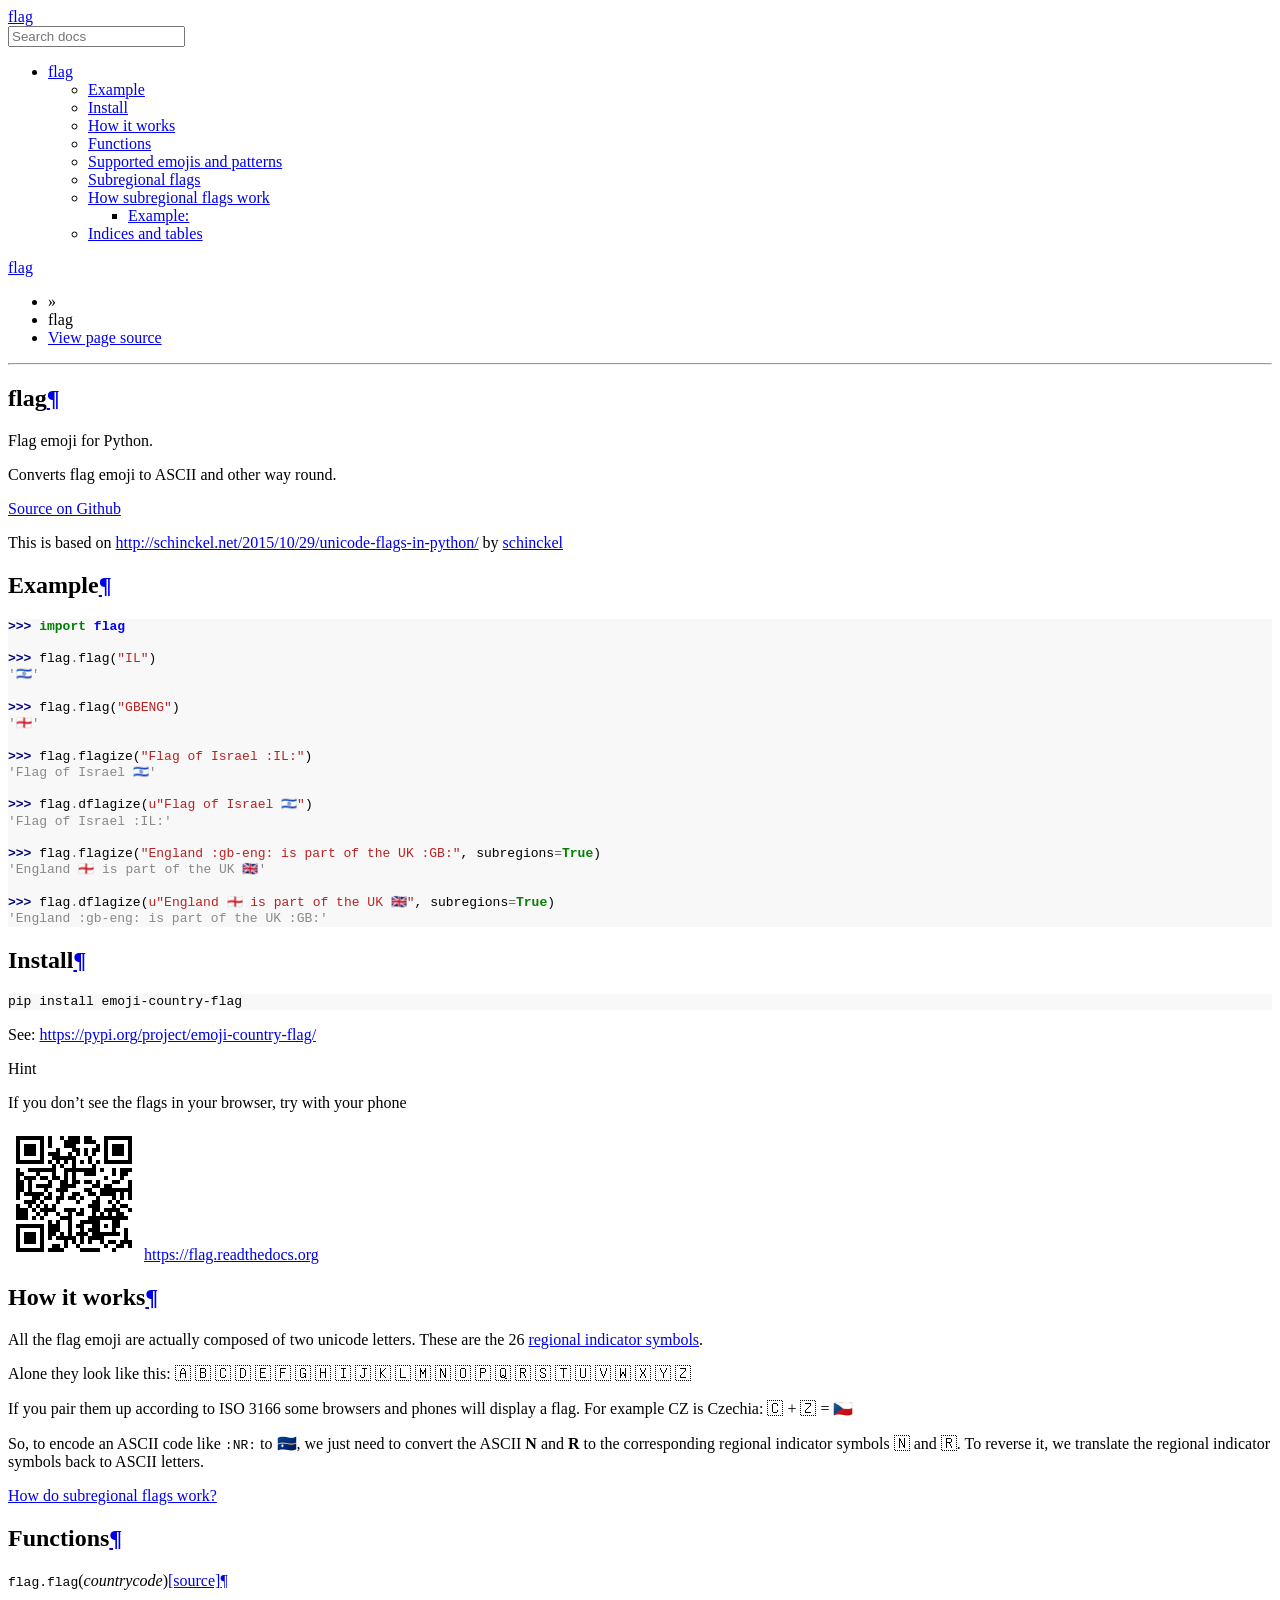
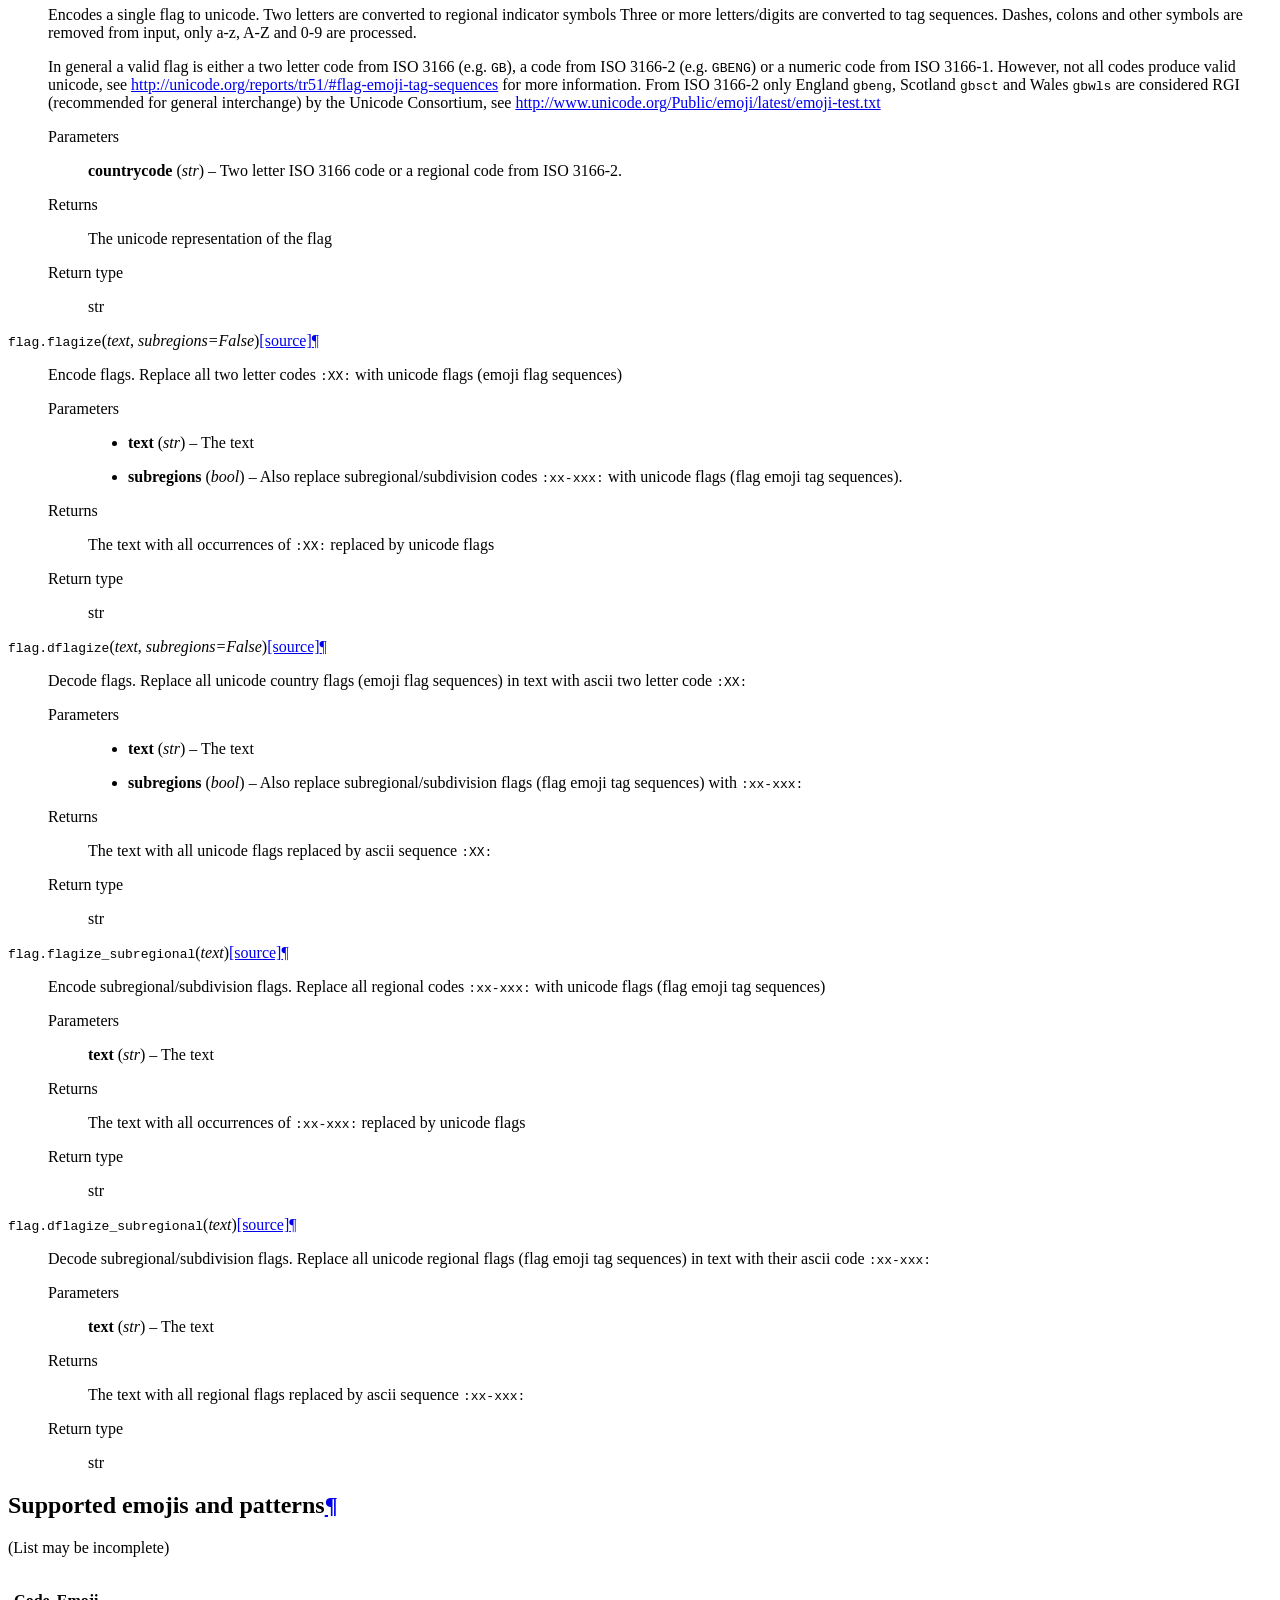
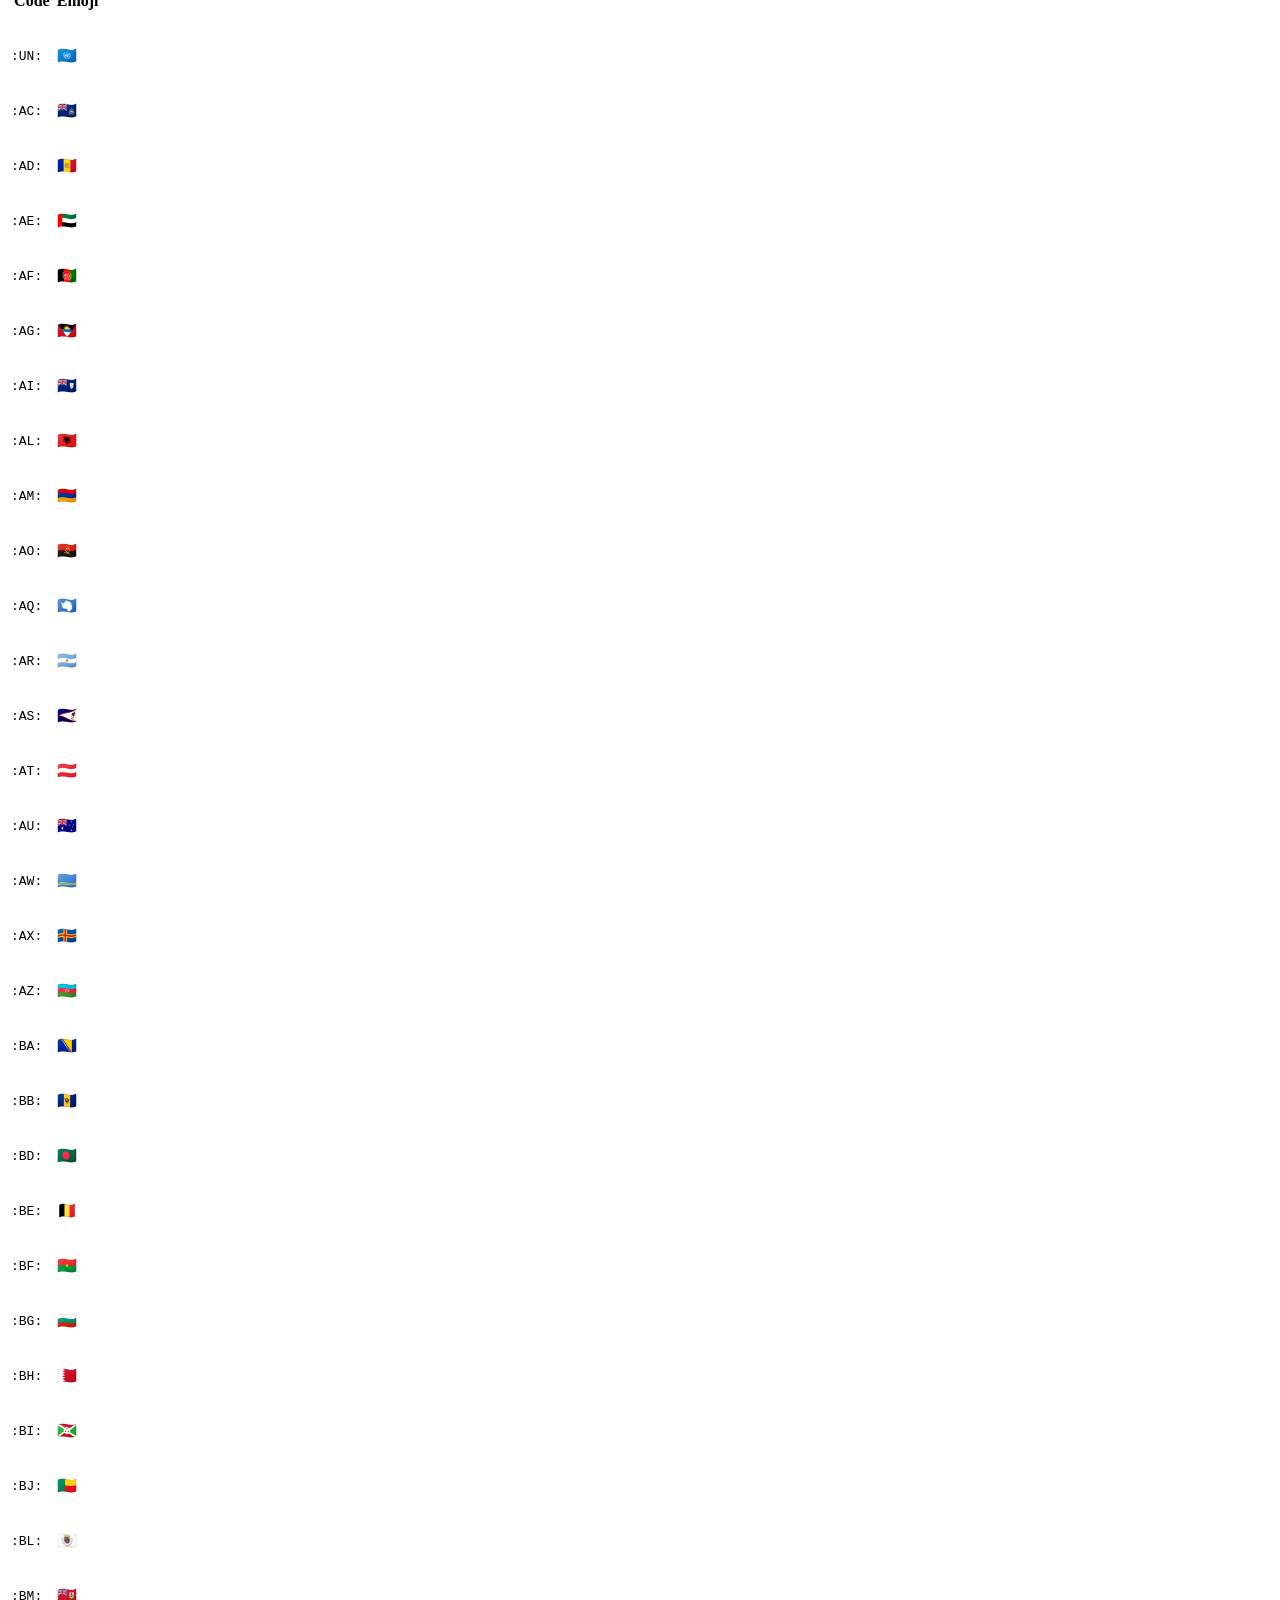
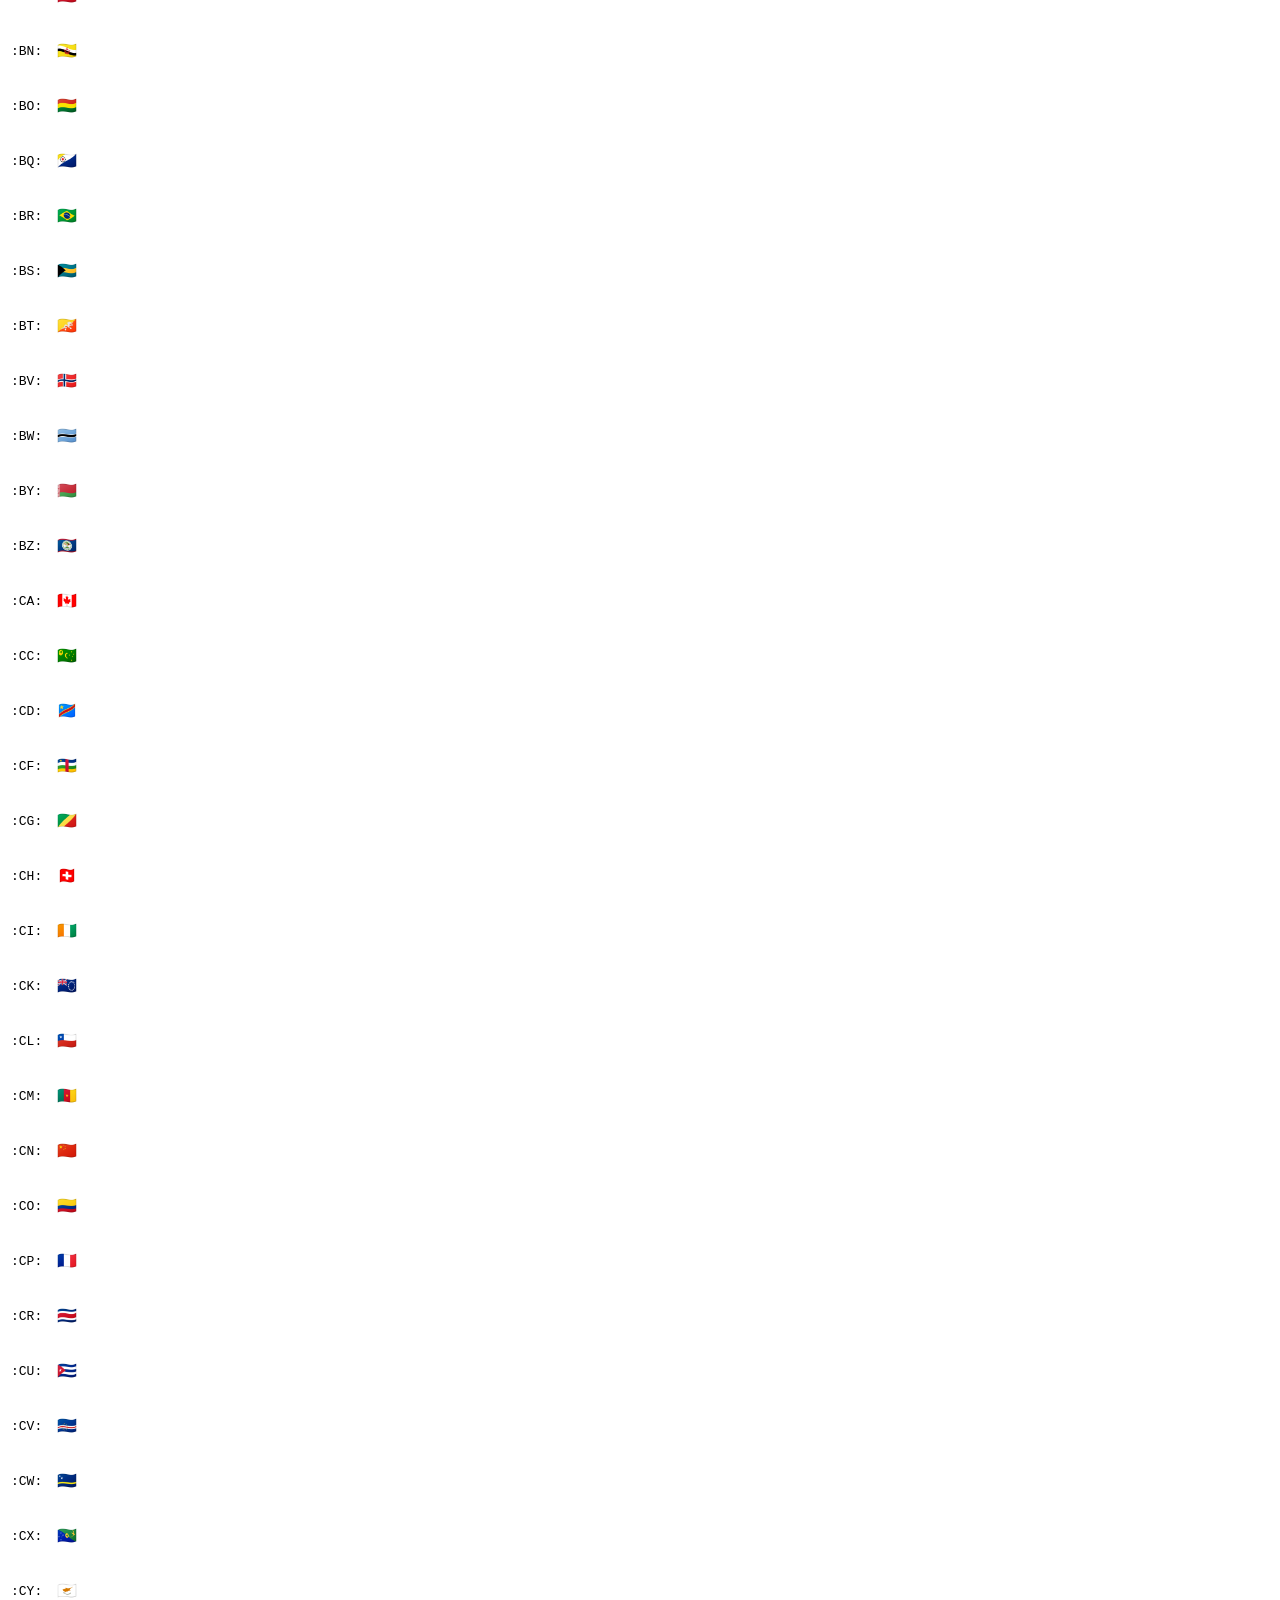
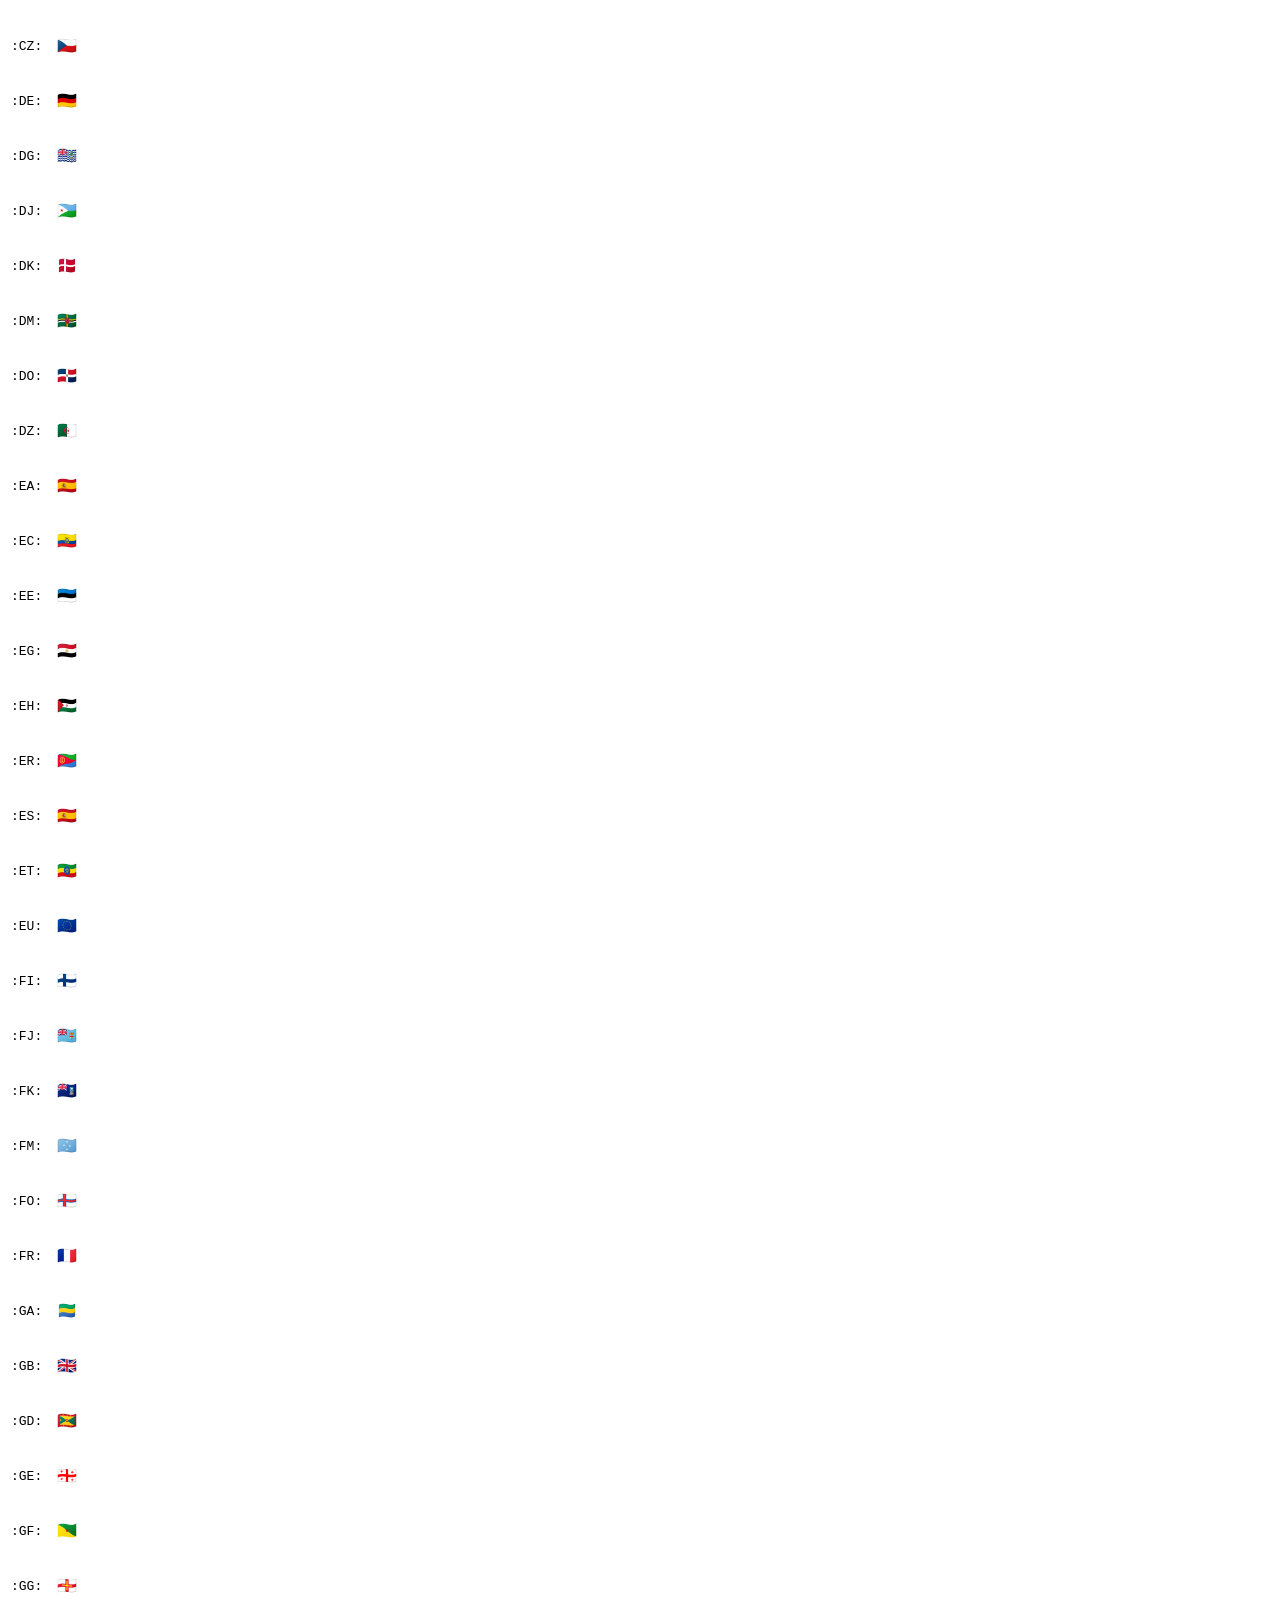
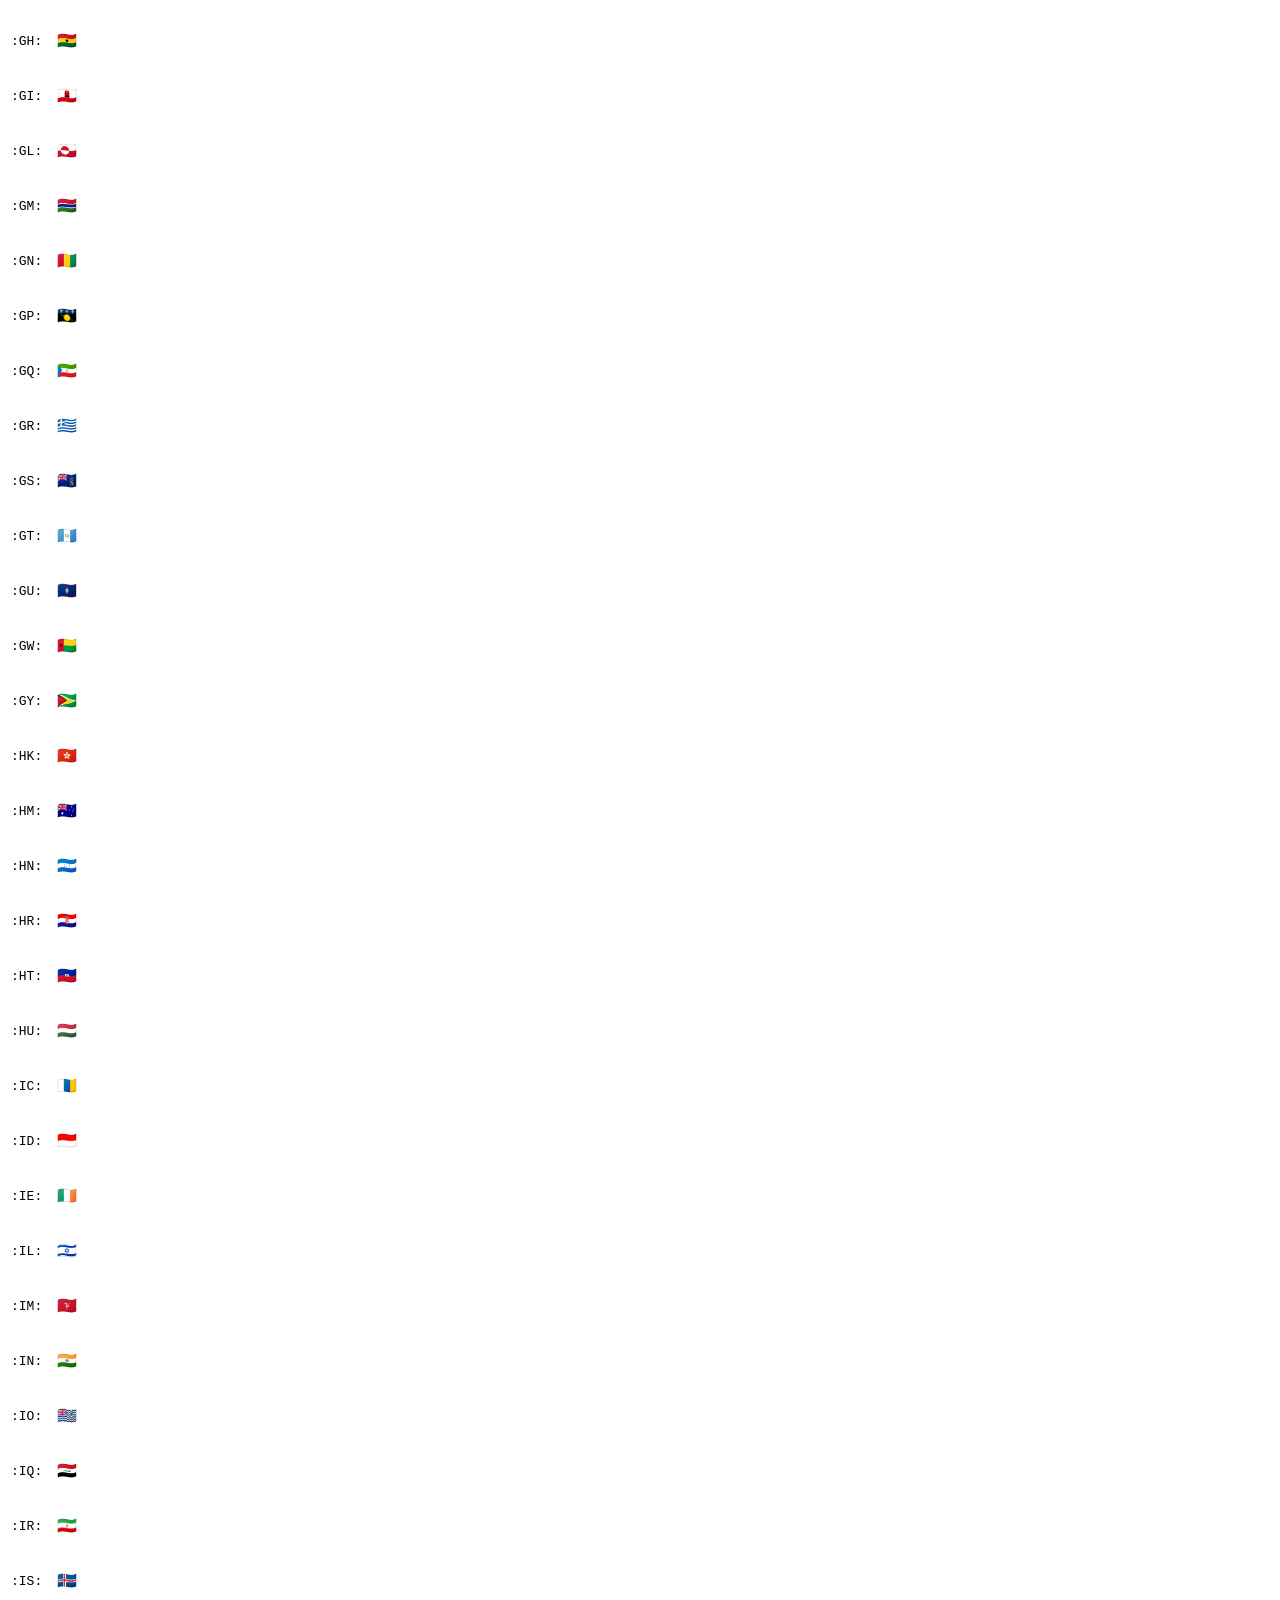
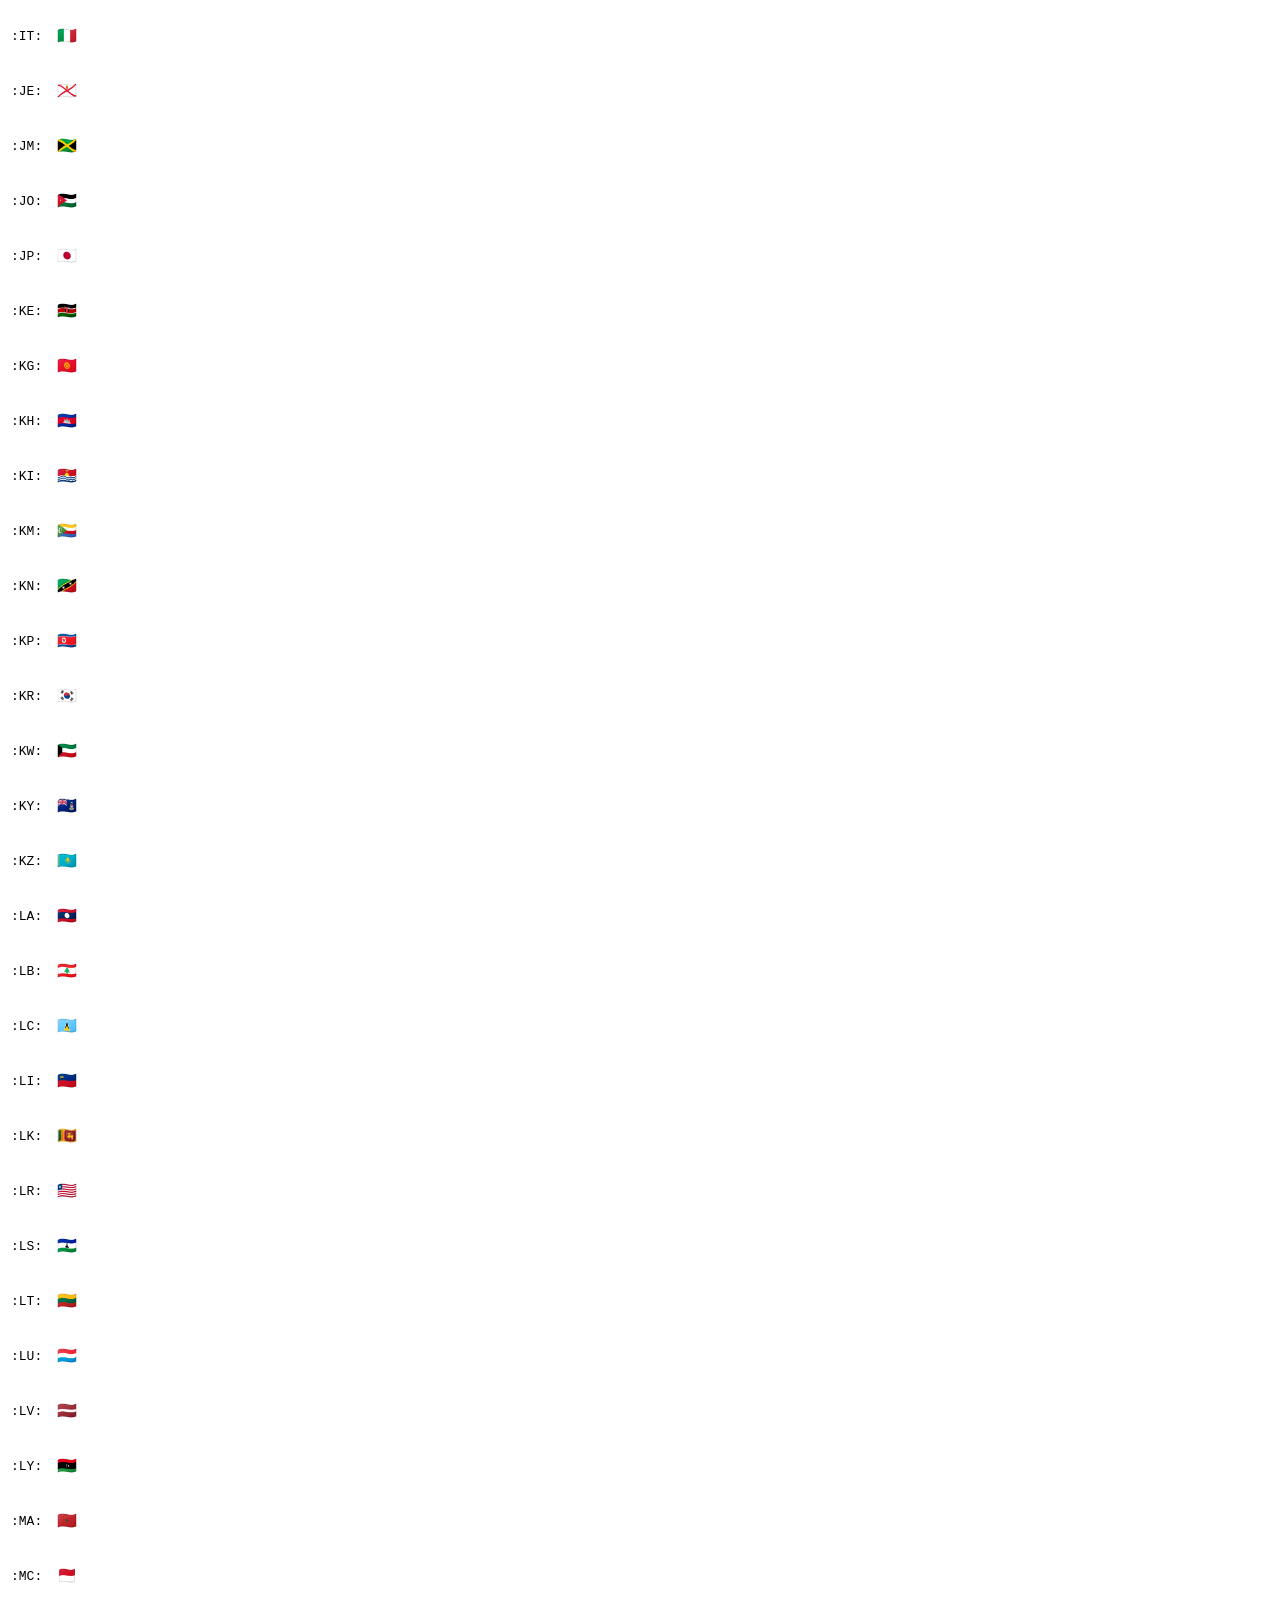
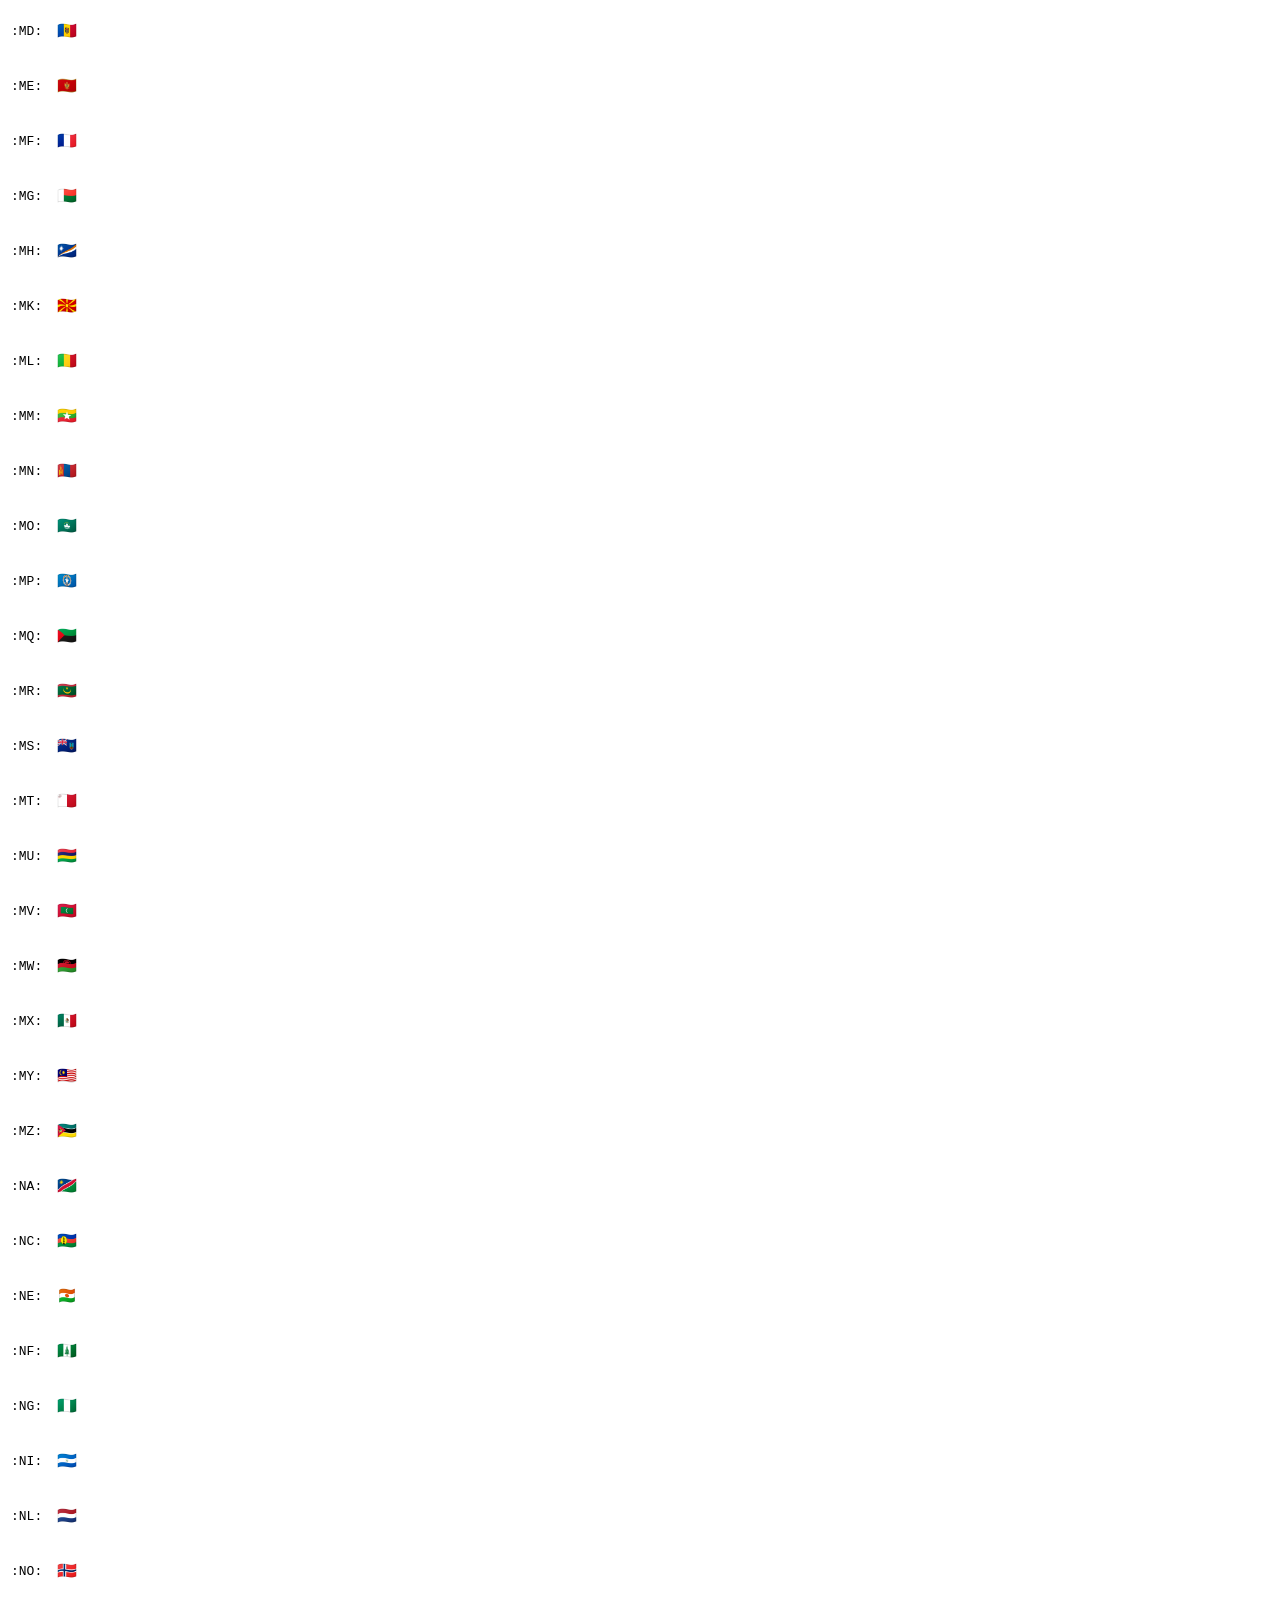
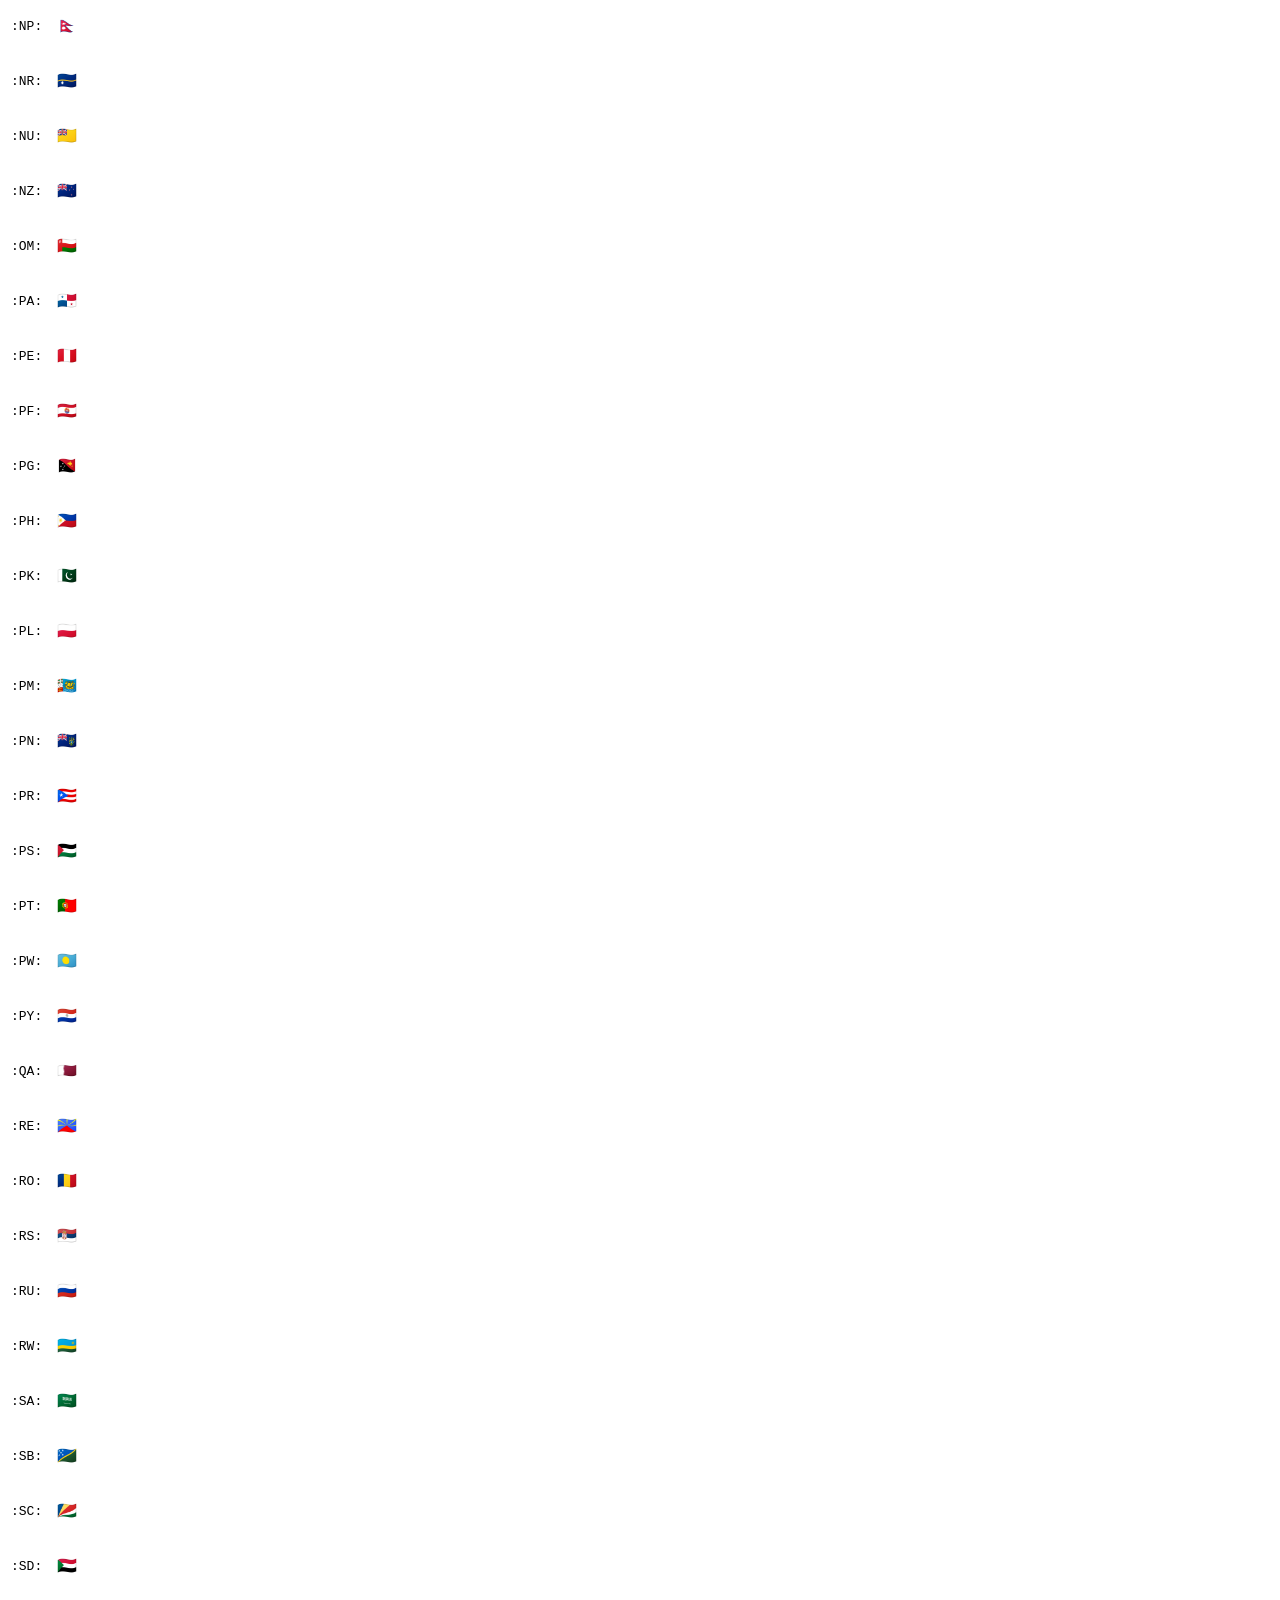
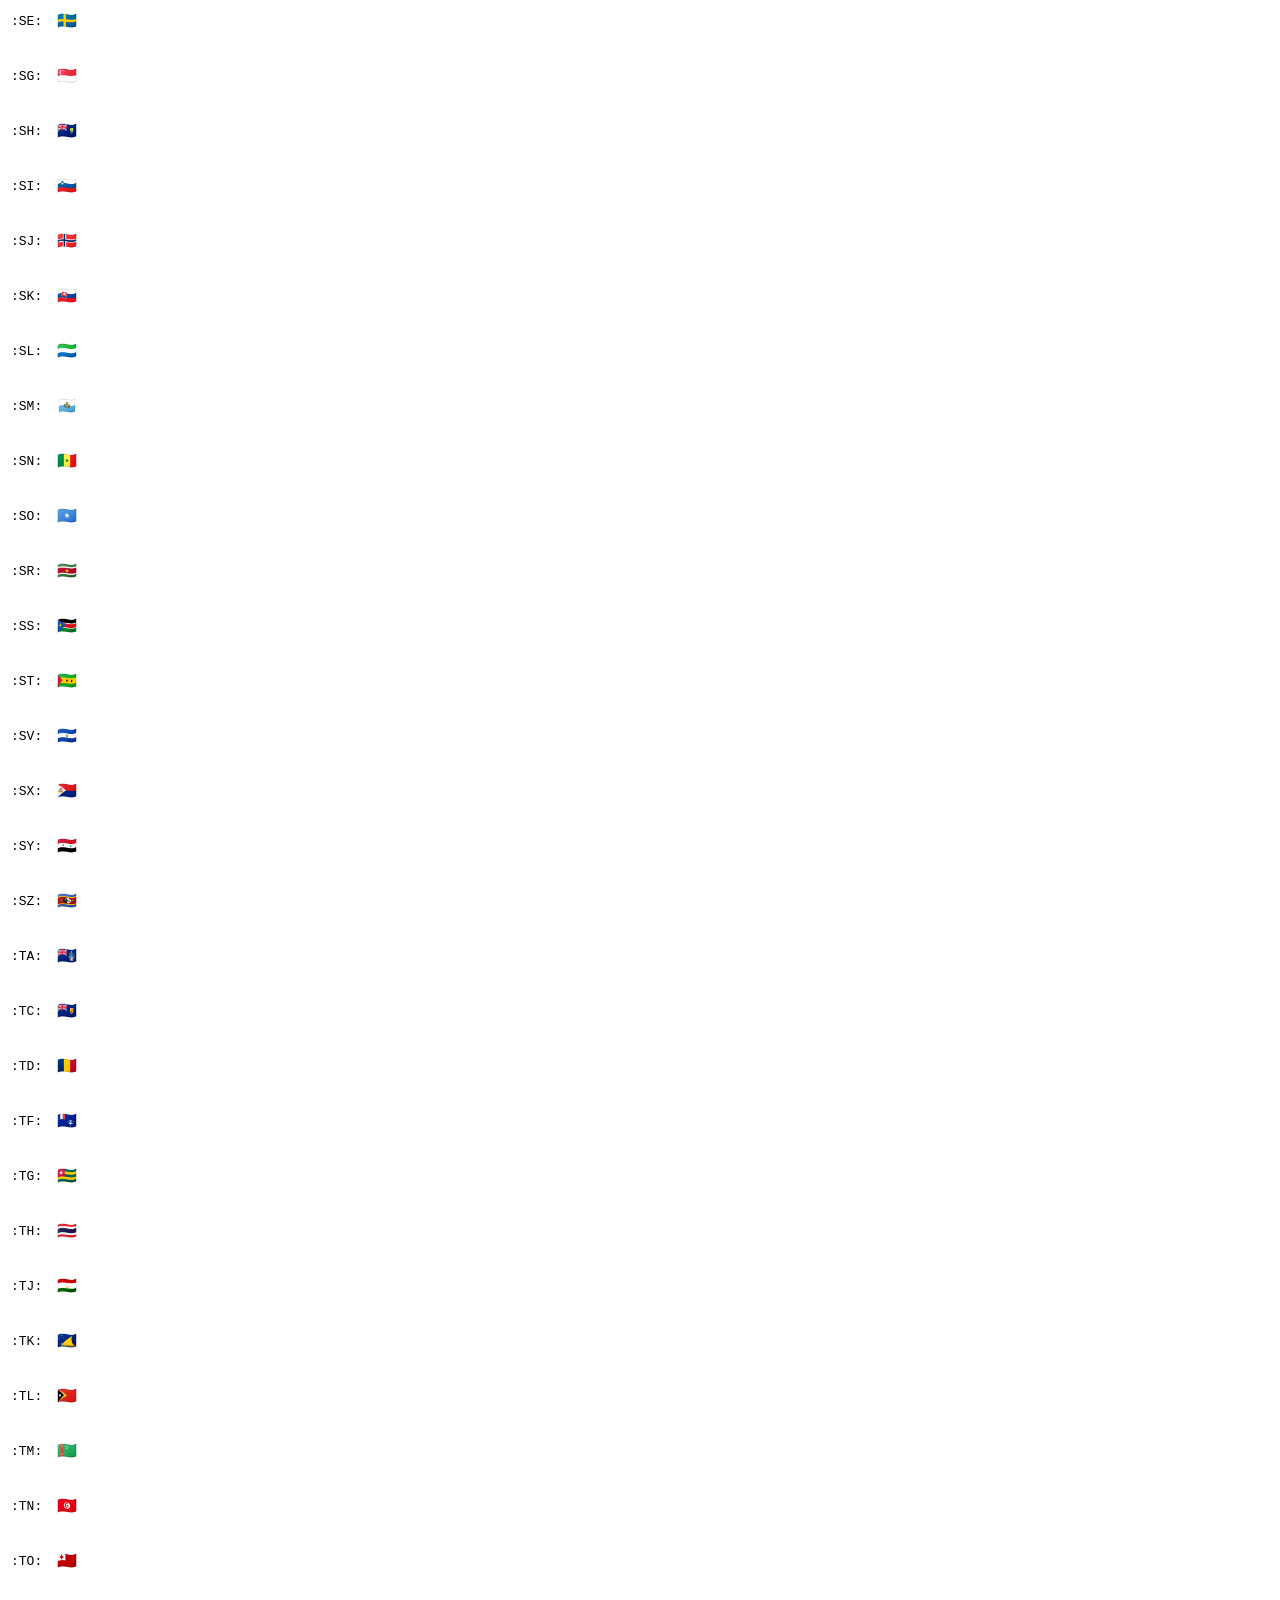
==== commit 609d557f: "build docs" ====
--- a/docs/_build/html/index.html
+++ b/docs/_build/html/index.html
@@ -1,8 +1,7 @@
 
 
 <!DOCTYPE html>
-<!--[if IE 8]><html class="no-js lt-ie9" lang="en" > <![endif]-->
-<!--[if gt IE 8]><!--> <html class="no-js" lang="en" > <!--<![endif]-->
+<html class="writer-html5" lang="en" >
 <head>
   <meta charset="utf-8">
   
@@ -12,27 +11,29 @@
   
 
   
-  
-  
-  
-
-  
-  <script type="text/javascript" src="_static/js/modernizr.min.js"></script>
-  
-    
-      <script type="text/javascript" id="documentation_options" data-url_root="./" src="_static/documentation_options.js"></script>
-        <script type="text/javascript" src="_static/jquery.js"></script>
-        <script type="text/javascript" src="_static/underscore.js"></script>
-        <script type="text/javascript" src="_static/doctools.js"></script>
-        <script type="text/javascript" src="_static/language_data.js"></script>
-    
-    <script type="text/javascript" src="_static/js/theme.js"></script>
-
-    
-
-  
   <link rel="stylesheet" href="_static/css/theme.css" type="text/css" />
   <link rel="stylesheet" href="_static/pygments.css" type="text/css" />
+
+  
+  
+  
+  
+
+  
+  <!--[if lt IE 9]>
+    <script src="_static/js/html5shiv.min.js"></script>
+  <![endif]-->
+  
+    
+      <script type="text/javascript" id="documentation_options" data-url_root="./" src="_static/documentation_options.js"></script>
+        <script src="_static/jquery.js"></script>
+        <script src="_static/underscore.js"></script>
+        <script src="_static/doctools.js"></script>
+        <script src="_static/language_data.js"></script>
+    
+    <script type="text/javascript" src="_static/js/theme.js"></script>
+
+    
     <link rel="index" title="Index" href="genindex.html" />
     <link rel="search" title="Search" href="search.html" /> 
 </head>
@@ -48,7 +49,7 @@
           
 
           
-            <a href="#" class="icon icon-home"> flag
+            <a href="#" class="icon icon-home" alt="Documentation Home"> flag
           
 
           
@@ -71,6 +72,7 @@
           
         </div>
 
+        
         <div class="wy-menu wy-menu-vertical" data-spy="affix" role="navigation" aria-label="main navigation">
           
             
@@ -99,6 +101,7 @@
             
           
         </div>
+        
       </div>
     </nav>
 
@@ -137,7 +140,7 @@
 
   <ul class="wy-breadcrumbs">
     
-      <li><a href="#">Docs</a> &raquo;</li>
+      <li><a href="#" class="icon icon-home"></a> &raquo;</li>
         
       <li>flag</li>
     
@@ -174,7 +177,7 @@
 <span class="go">&#39;🇮🇱&#39;</span>
 
 <span class="gp">&gt;&gt;&gt; </span><span class="n">flag</span><span class="o">.</span><span class="n">flag</span><span class="p">(</span><span class="s2">&quot;GBENG&quot;</span><span class="p">)</span>
-<span class="go">&#39;🏴󠁧󠁢󠁥󠁮󠁧󠁿 &#39;</span>
+<span class="go">&#39;🏴󠁧󠁢󠁥󠁮󠁧󠁿&#39;</span>
 
 <span class="gp">&gt;&gt;&gt; </span><span class="n">flag</span><span class="o">.</span><span class="n">flagize</span><span class="p">(</span><span class="s2">&quot;Flag of Israel :IL:&quot;</span><span class="p">)</span>
 <span class="go">&#39;Flag of Israel 🇮🇱&#39;</span>
@@ -182,10 +185,10 @@
 <span class="gp">&gt;&gt;&gt; </span><span class="n">flag</span><span class="o">.</span><span class="n">dflagize</span><span class="p">(</span><span class="sa">u</span><span class="s2">&quot;Flag of Israel 🇮🇱&quot;</span><span class="p">)</span>
 <span class="go">&#39;Flag of Israel :IL:&#39;</span>
 
-<span class="gp">&gt;&gt;&gt; </span><span class="n">flag</span><span class="o">.</span><span class="n">flagize</span><span class="p">(</span><span class="s2">&quot;England :gb-eng: is part of the UK :GB:&quot;</span><span class="p">,</span> <span class="n">subregions</span><span class="o">=</span><span class="bp">True</span><span class="p">)</span>
+<span class="gp">&gt;&gt;&gt; </span><span class="n">flag</span><span class="o">.</span><span class="n">flagize</span><span class="p">(</span><span class="s2">&quot;England :gb-eng: is part of the UK :GB:&quot;</span><span class="p">,</span> <span class="n">subregions</span><span class="o">=</span><span class="kc">True</span><span class="p">)</span>
 <span class="go">&#39;England 🏴󠁧󠁢󠁥󠁮󠁧󠁿 is part of the UK 🇬🇧&#39;</span>
 
-<span class="gp">&gt;&gt;&gt; </span><span class="n">flag</span><span class="o">.</span><span class="n">dflagize</span><span class="p">(</span><span class="sa">u</span><span class="s2">&quot;England 🏴󠁧󠁢󠁥󠁮󠁧󠁿 is part of the UK 🇬🇧&quot;</span><span class="p">,</span> <span class="n">subregions</span><span class="o">=</span><span class="bp">True</span><span class="p">)</span>
+<span class="gp">&gt;&gt;&gt; </span><span class="n">flag</span><span class="o">.</span><span class="n">dflagize</span><span class="p">(</span><span class="sa">u</span><span class="s2">&quot;England 🏴󠁧󠁢󠁥󠁮󠁧󠁿 is part of the UK 🇬🇧&quot;</span><span class="p">,</span> <span class="n">subregions</span><span class="o">=</span><span class="kc">True</span><span class="p">)</span>
 <span class="go">&#39;England :gb-eng: is part of the UK :GB:&#39;</span>
 </pre></div>
 </div>
@@ -215,9 +218,9 @@
 </div>
 <div class="section" id="functions">
 <h2>Functions<a class="headerlink" href="#functions" title="Permalink to this headline">¶</a></h2>
-<dl class="function">
+<dl class="py function">
 <dt id="flag.flag">
-<code class="sig-prename descclassname">flag.</code><code class="sig-name descname">flag</code><span class="sig-paren">(</span><em class="sig-param">countrycode</em><span class="sig-paren">)</span><a class="reference internal" href="_modules/flag.html#flag"><span class="viewcode-link">[source]</span></a><a class="headerlink" href="#flag.flag" title="Permalink to this definition">¶</a></dt>
+<code class="sig-prename descclassname">flag.</code><code class="sig-name descname">flag</code><span class="sig-paren">(</span><em class="sig-param"><span class="n">countrycode</span></em><span class="sig-paren">)</span><a class="reference internal" href="_modules/flag.html#flag"><span class="viewcode-link">[source]</span></a><a class="headerlink" href="#flag.flag" title="Permalink to this definition">¶</a></dt>
 <dd><p>Encodes a single flag to unicode. Two letters are converted to regional
 indicator symbols
 Three or more letters/digits are converted to tag sequences.
@@ -247,9 +250,9 @@
 </dl>
 </dd></dl>
 
-<dl class="function">
+<dl class="py function">
 <dt id="flag.flagize">
-<code class="sig-prename descclassname">flag.</code><code class="sig-name descname">flagize</code><span class="sig-paren">(</span><em class="sig-param">text</em>, <em class="sig-param">subregions=False</em><span class="sig-paren">)</span><a class="reference internal" href="_modules/flag.html#flagize"><span class="viewcode-link">[source]</span></a><a class="headerlink" href="#flag.flagize" title="Permalink to this definition">¶</a></dt>
+<code class="sig-prename descclassname">flag.</code><code class="sig-name descname">flagize</code><span class="sig-paren">(</span><em class="sig-param"><span class="n">text</span></em>, <em class="sig-param"><span class="n">subregions</span><span class="o">=</span><span class="default_value">False</span></em><span class="sig-paren">)</span><a class="reference internal" href="_modules/flag.html#flagize"><span class="viewcode-link">[source]</span></a><a class="headerlink" href="#flag.flagize" title="Permalink to this definition">¶</a></dt>
 <dd><p>Encode flags. Replace all two letter codes <code class="docutils literal notranslate"><span class="pre">:XX:</span></code> with unicode flags
 (emoji flag sequences)</p>
 <dl class="field-list simple">
@@ -261,7 +264,8 @@
 </ul>
 </dd>
 <dt class="field-even">Returns</dt>
-<dd class="field-even"><p>The text with all occurrences of <code class="docutils literal notranslate"><span class="pre">:XX:</span></code> replaced by unicode flags</p>
+<dd class="field-even"><p>The text with all occurrences of <code class="docutils literal notranslate"><span class="pre">:XX:</span></code> replaced by unicode
+flags</p>
 </dd>
 <dt class="field-odd">Return type</dt>
 <dd class="field-odd"><p>str</p>
@@ -269,9 +273,9 @@
 </dl>
 </dd></dl>
 
-<dl class="function">
+<dl class="py function">
 <dt id="flag.dflagize">
-<code class="sig-prename descclassname">flag.</code><code class="sig-name descname">dflagize</code><span class="sig-paren">(</span><em class="sig-param">text</em>, <em class="sig-param">subregions=False</em><span class="sig-paren">)</span><a class="reference internal" href="_modules/flag.html#dflagize"><span class="viewcode-link">[source]</span></a><a class="headerlink" href="#flag.dflagize" title="Permalink to this definition">¶</a></dt>
+<code class="sig-prename descclassname">flag.</code><code class="sig-name descname">dflagize</code><span class="sig-paren">(</span><em class="sig-param"><span class="n">text</span></em>, <em class="sig-param"><span class="n">subregions</span><span class="o">=</span><span class="default_value">False</span></em><span class="sig-paren">)</span><a class="reference internal" href="_modules/flag.html#dflagize"><span class="viewcode-link">[source]</span></a><a class="headerlink" href="#flag.dflagize" title="Permalink to this definition">¶</a></dt>
 <dd><p>Decode flags. Replace all unicode country flags (emoji flag sequences)
 in text with ascii two letter code <code class="docutils literal notranslate"><span class="pre">:XX:</span></code></p>
 <dl class="field-list simple">
@@ -292,9 +296,9 @@
 </dl>
 </dd></dl>
 
-<dl class="function">
+<dl class="py function">
 <dt id="flag.flagize_subregional">
-<code class="sig-prename descclassname">flag.</code><code class="sig-name descname">flagize_subregional</code><span class="sig-paren">(</span><em class="sig-param">text</em><span class="sig-paren">)</span><a class="reference internal" href="_modules/flag.html#flagize_subregional"><span class="viewcode-link">[source]</span></a><a class="headerlink" href="#flag.flagize_subregional" title="Permalink to this definition">¶</a></dt>
+<code class="sig-prename descclassname">flag.</code><code class="sig-name descname">flagize_subregional</code><span class="sig-paren">(</span><em class="sig-param"><span class="n">text</span></em><span class="sig-paren">)</span><a class="reference internal" href="_modules/flag.html#flagize_subregional"><span class="viewcode-link">[source]</span></a><a class="headerlink" href="#flag.flagize_subregional" title="Permalink to this definition">¶</a></dt>
 <dd><p>Encode subregional/subdivision flags. Replace all regional codes
 <code class="docutils literal notranslate"><span class="pre">:xx-xxx:</span></code> with unicode flags (flag emoji tag sequences)</p>
 <dl class="field-list simple">
@@ -311,9 +315,9 @@
 </dl>
 </dd></dl>
 
-<dl class="function">
+<dl class="py function">
 <dt id="flag.dflagize_subregional">
-<code class="sig-prename descclassname">flag.</code><code class="sig-name descname">dflagize_subregional</code><span class="sig-paren">(</span><em class="sig-param">text</em><span class="sig-paren">)</span><a class="reference internal" href="_modules/flag.html#dflagize_subregional"><span class="viewcode-link">[source]</span></a><a class="headerlink" href="#flag.dflagize_subregional" title="Permalink to this definition">¶</a></dt>
+<code class="sig-prename descclassname">flag.</code><code class="sig-name descname">dflagize_subregional</code><span class="sig-paren">(</span><em class="sig-param"><span class="n">text</span></em><span class="sig-paren">)</span><a class="reference internal" href="_modules/flag.html#dflagize_subregional"><span class="viewcode-link">[source]</span></a><a class="headerlink" href="#flag.dflagize_subregional" title="Permalink to this definition">¶</a></dt>
 <dd><p>Decode subregional/subdivision flags. Replace all unicode regional
 flags (flag emoji tag sequences) in text with their ascii
 code <code class="docutils literal notranslate"><span class="pre">:xx-xxx:</span></code></p>
@@ -1230,7 +1234,14 @@
 
     </p>
   </div>
-  Built with <a href="http://sphinx-doc.org/">Sphinx</a> using a <a href="https://github.com/rtfd/sphinx_rtd_theme">theme</a> provided by <a href="https://readthedocs.org">Read the Docs</a>. 
+    
+    
+    
+    Built with <a href="http://sphinx-doc.org/">Sphinx</a> using a
+    
+    <a href="https://github.com/rtfd/sphinx_rtd_theme">theme</a>
+    
+    provided by <a href="https://readthedocs.org">Read the Docs</a>. 
 
 </footer>
 
@@ -1241,7 +1252,6 @@
 
   </div>
   
-
 
   <script type="text/javascript">
       jQuery(function () {
--- a/docs/_build/html/_static/pygments.css
+++ b/docs/_build/html/_static/pygments.css
@@ -1,5 +1,10 @@
+pre { line-height: 125%; margin: 0; }
+td.linenos pre { color: #000000; background-color: #f0f0f0; padding-left: 5px; padding-right: 5px; }
+span.linenos { color: #000000; background-color: #f0f0f0; padding-left: 5px; padding-right: 5px; }
+td.linenos pre.special { color: #000000; background-color: #ffffc0; padding-left: 5px; padding-right: 5px; }
+span.linenos.special { color: #000000; background-color: #ffffc0; padding-left: 5px; padding-right: 5px; }
 .highlight .hll { background-color: #ffffcc }
-.highlight  { background: #f8f8f8; }
+.highlight { background: #f8f8f8; }
 .highlight .c { color: #408080; font-style: italic } /* Comment */
 .highlight .err { border: 1px solid #FF0000 } /* Error */
 .highlight .k { color: #008000; font-weight: bold } /* Keyword */
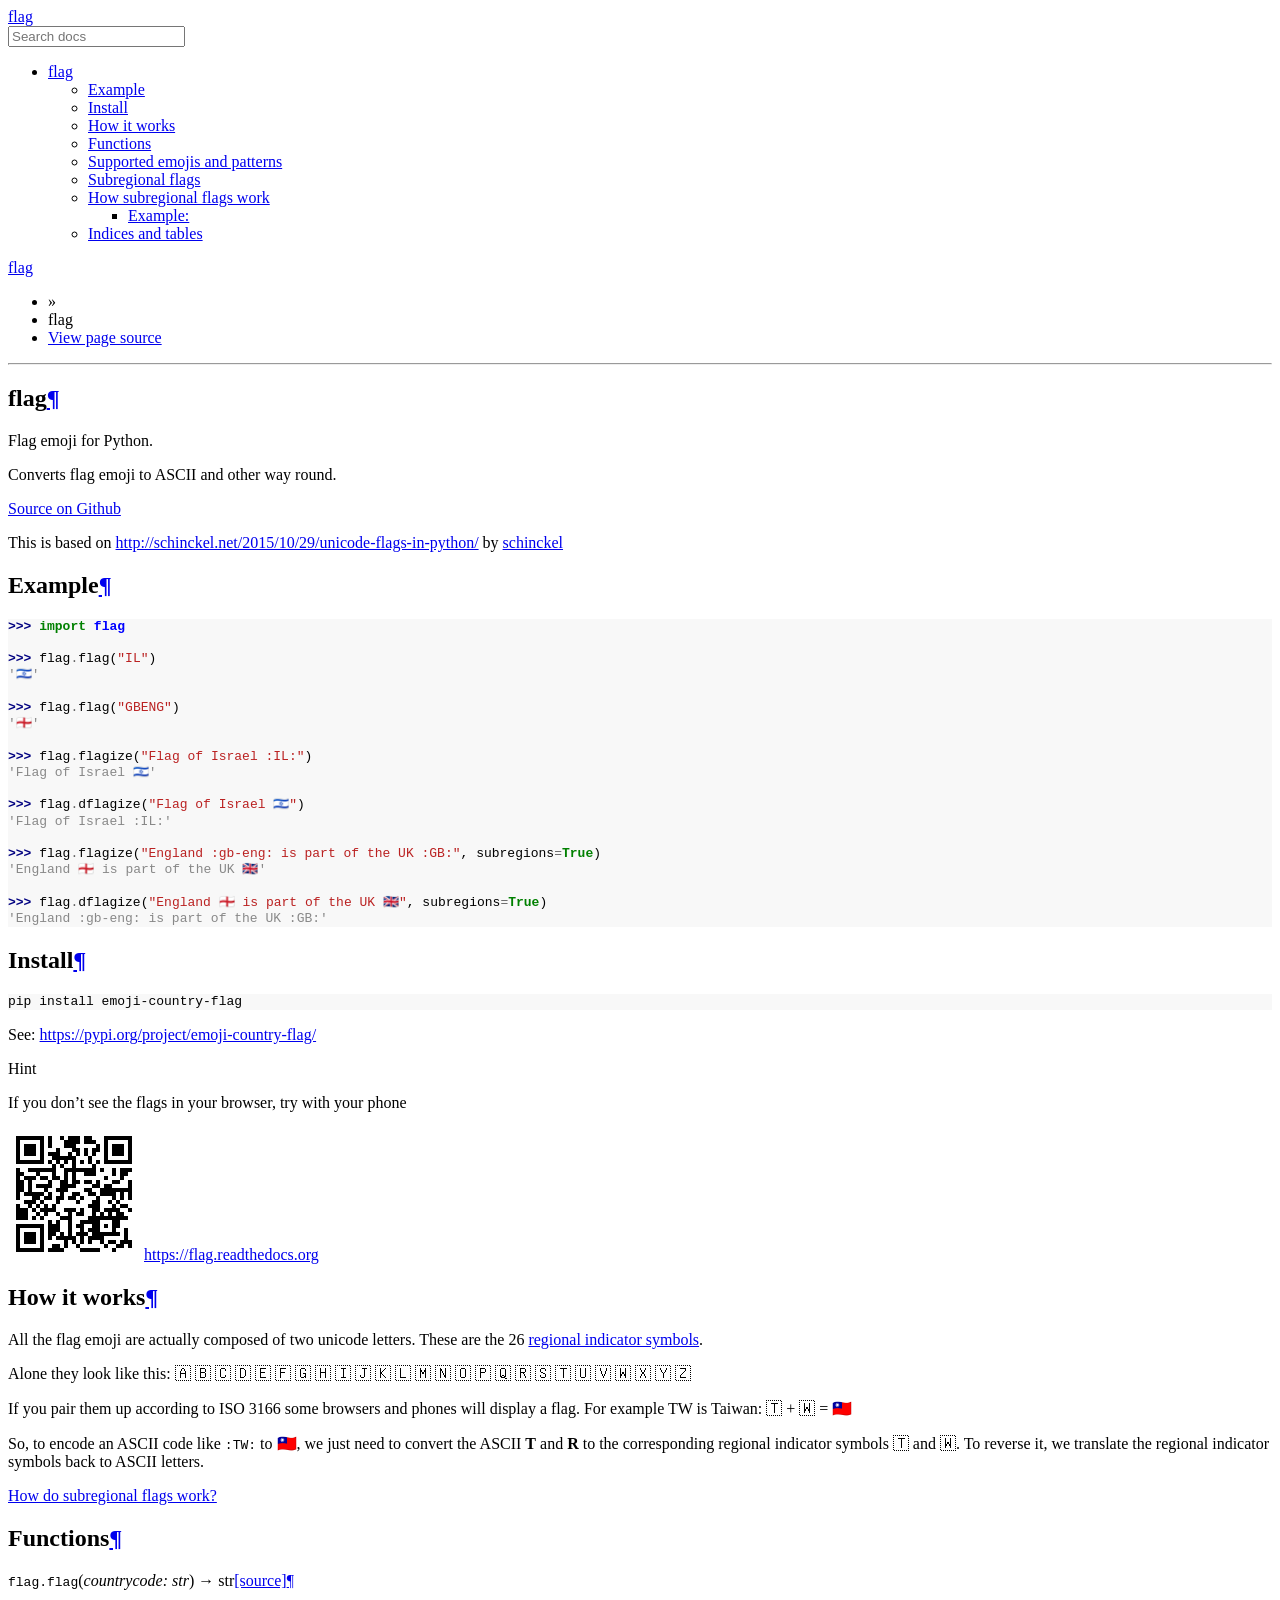
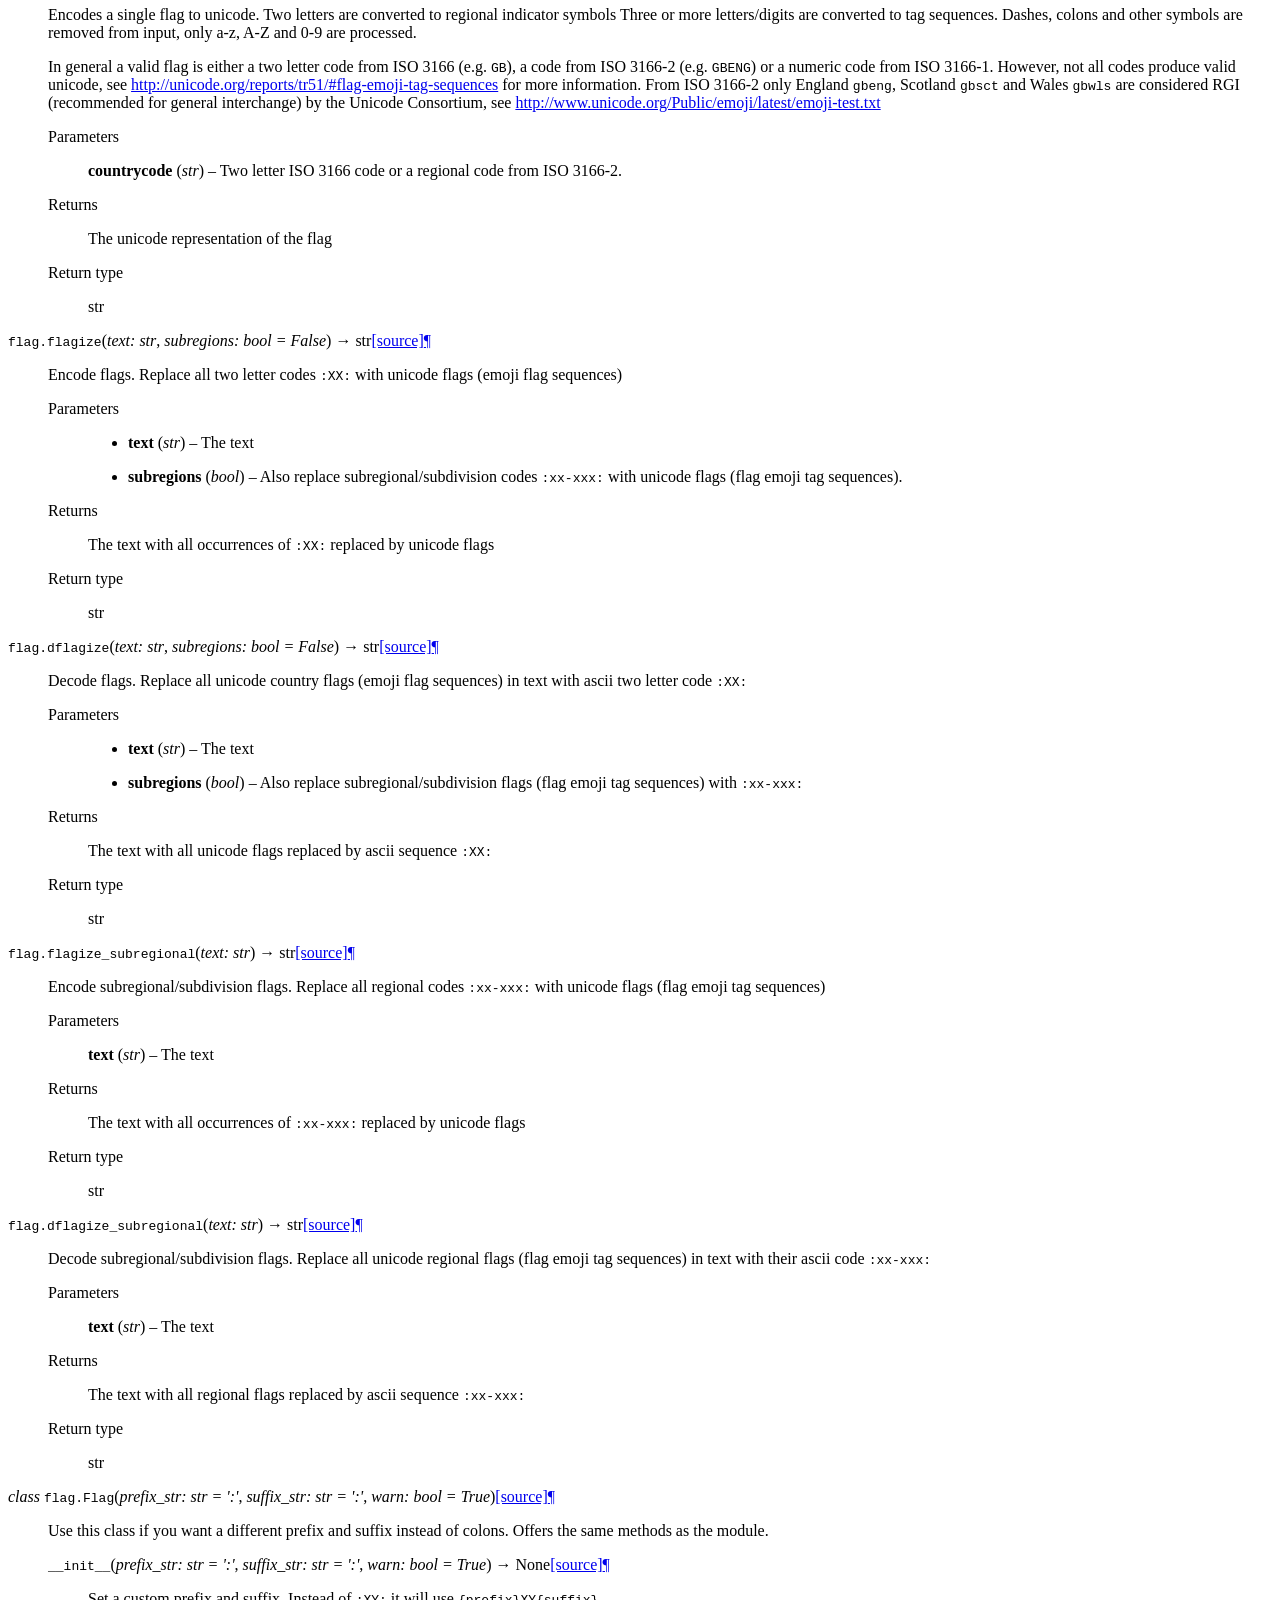
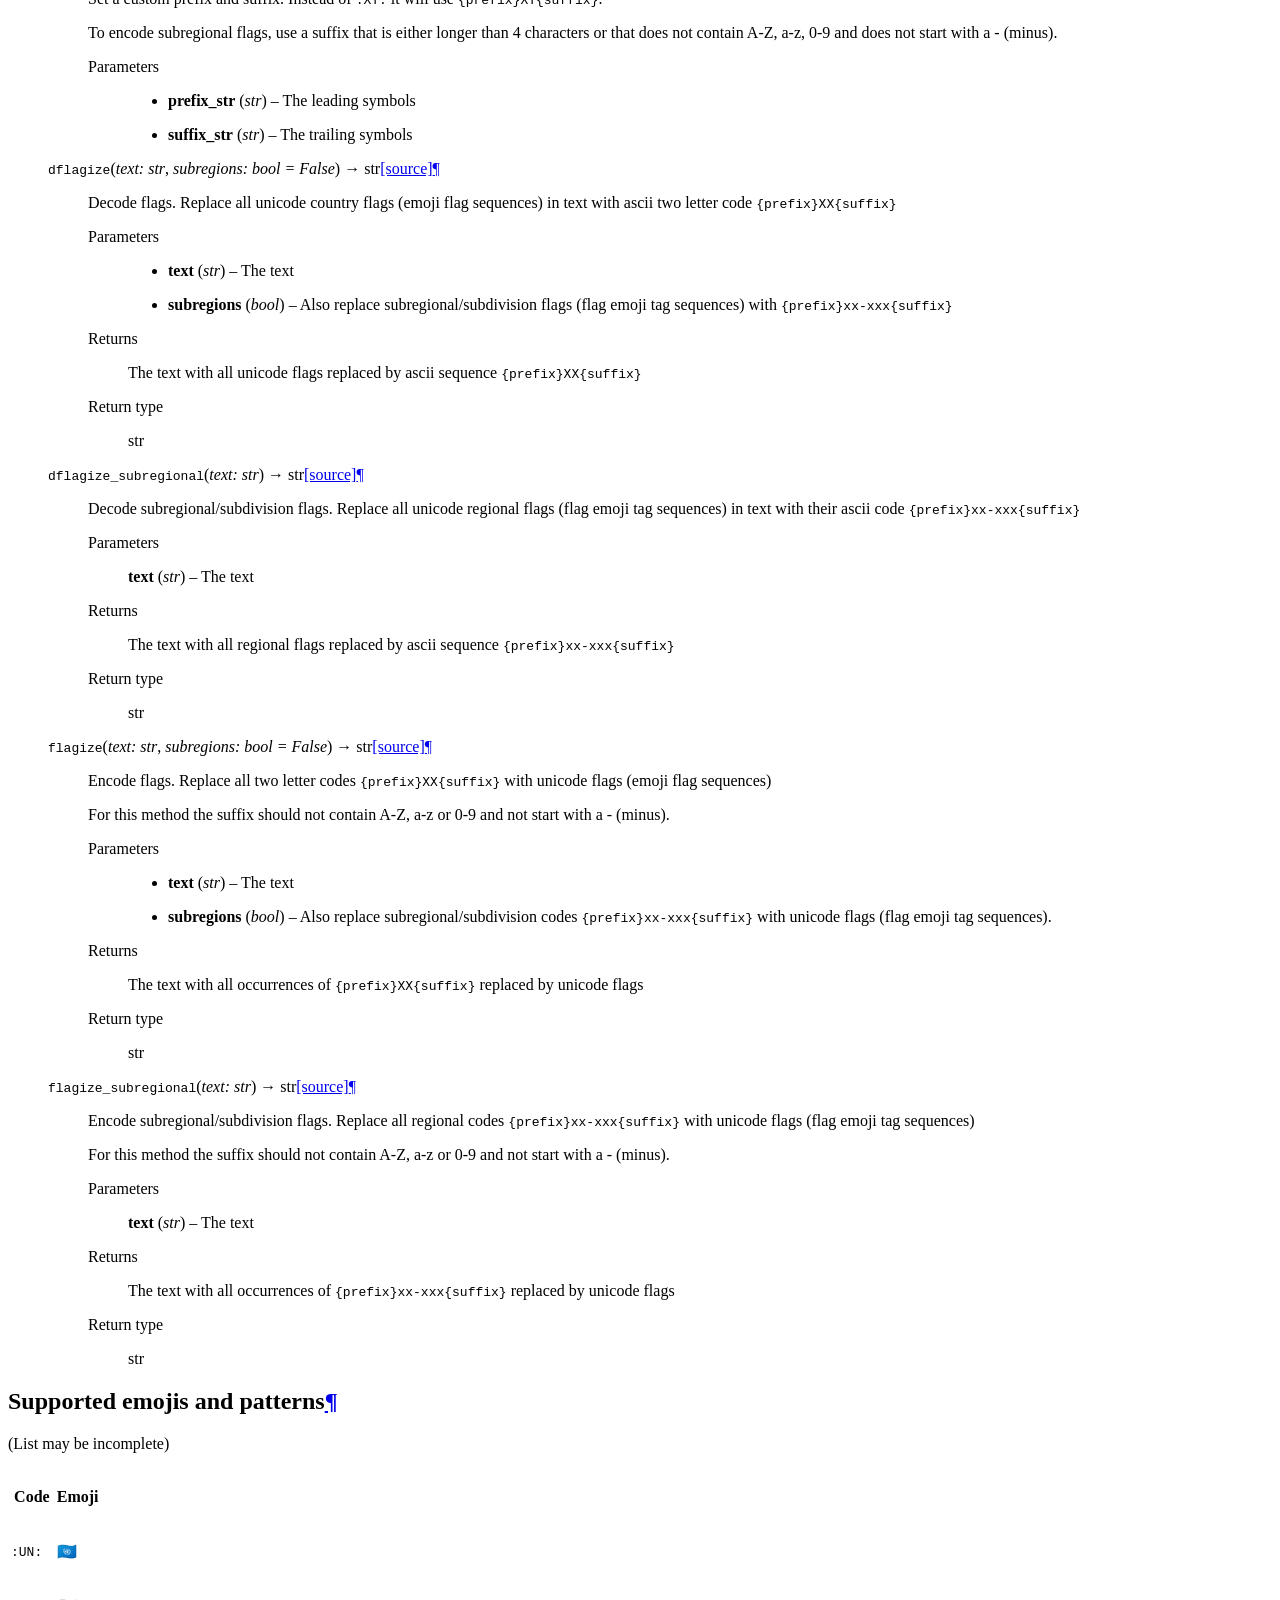
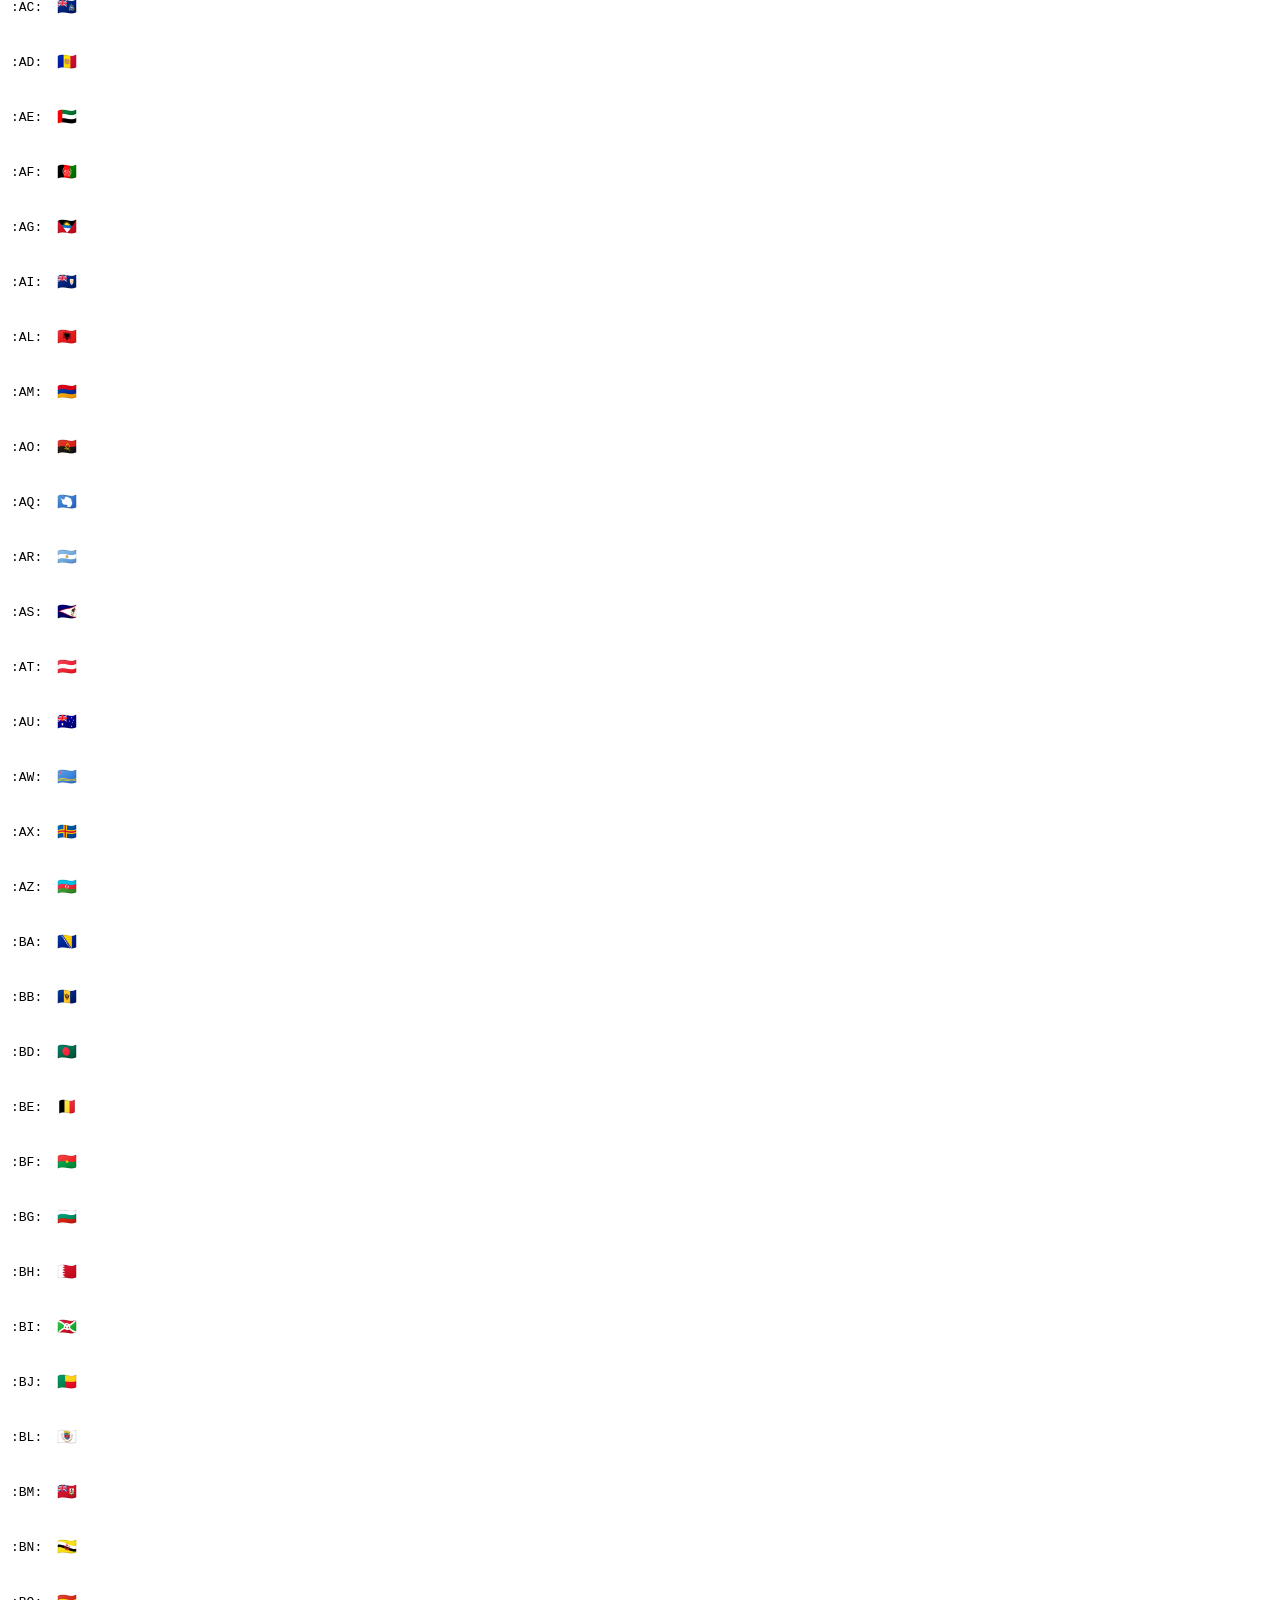
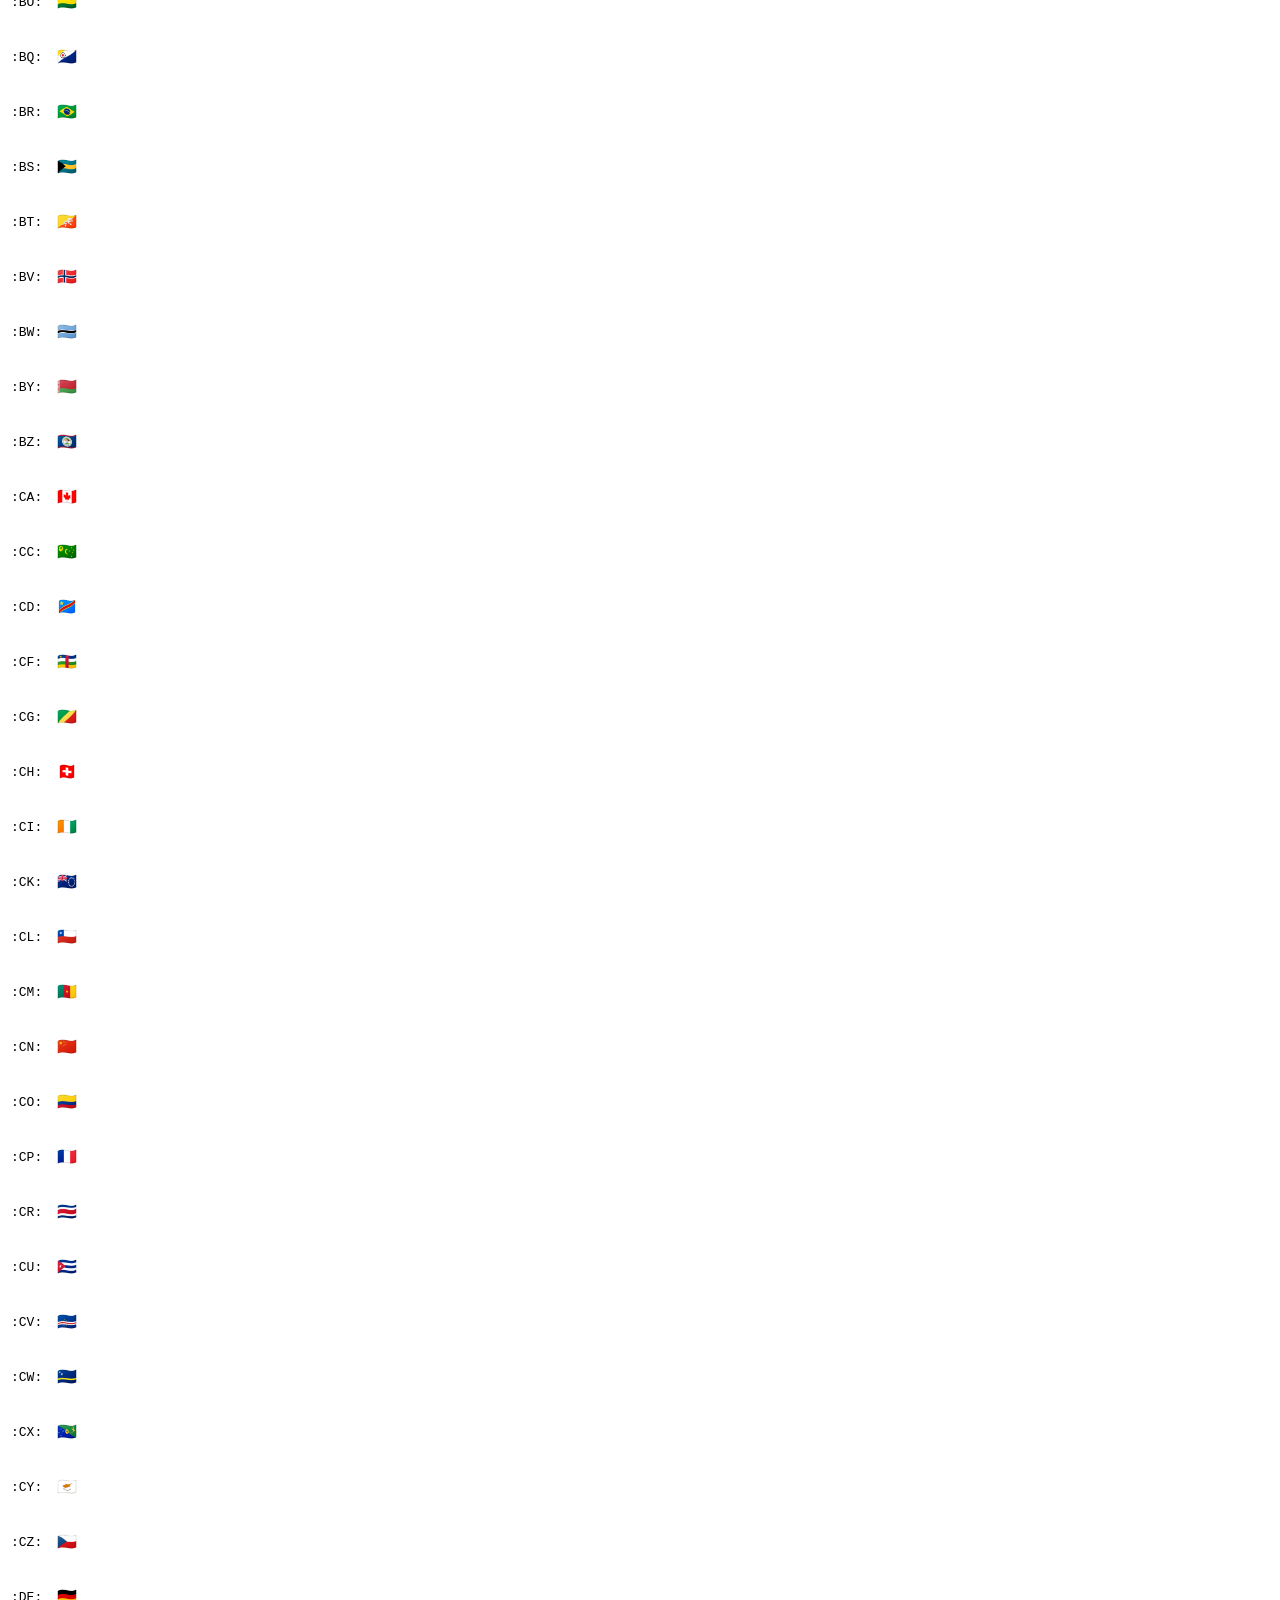
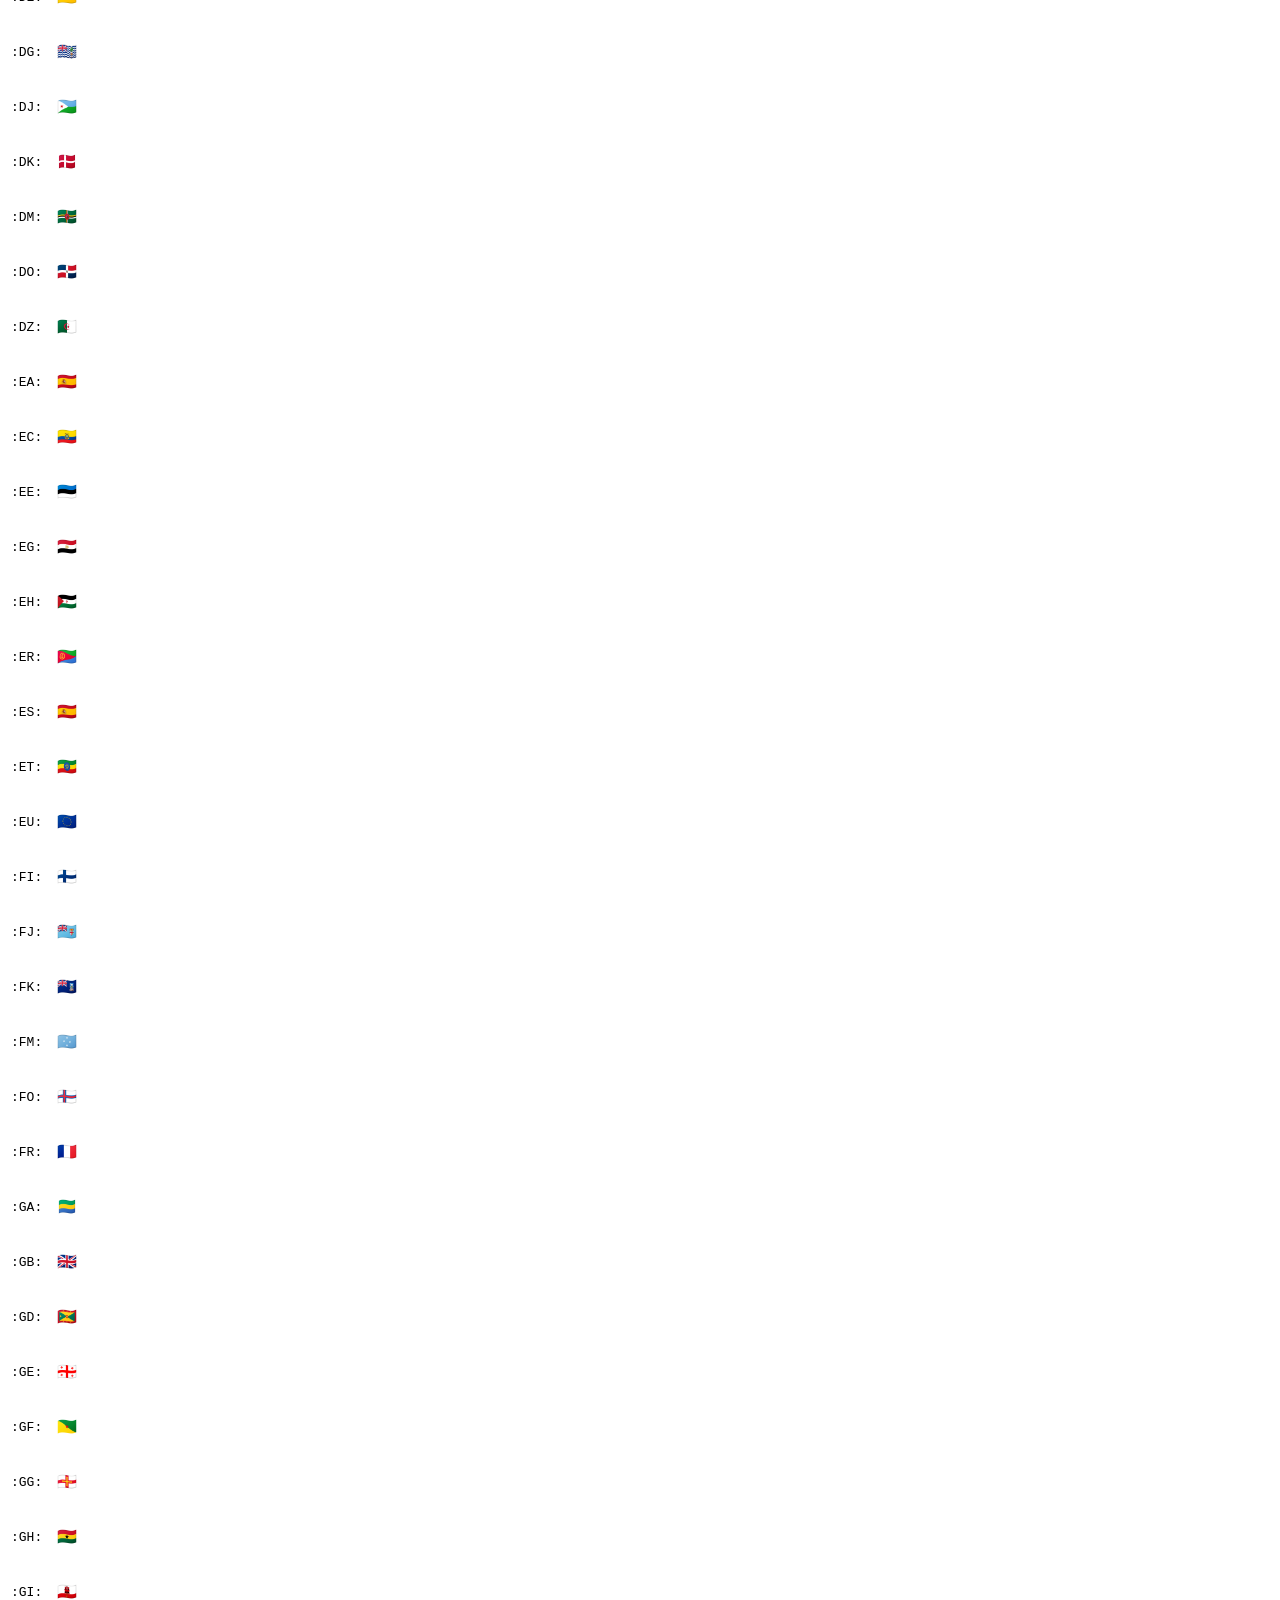
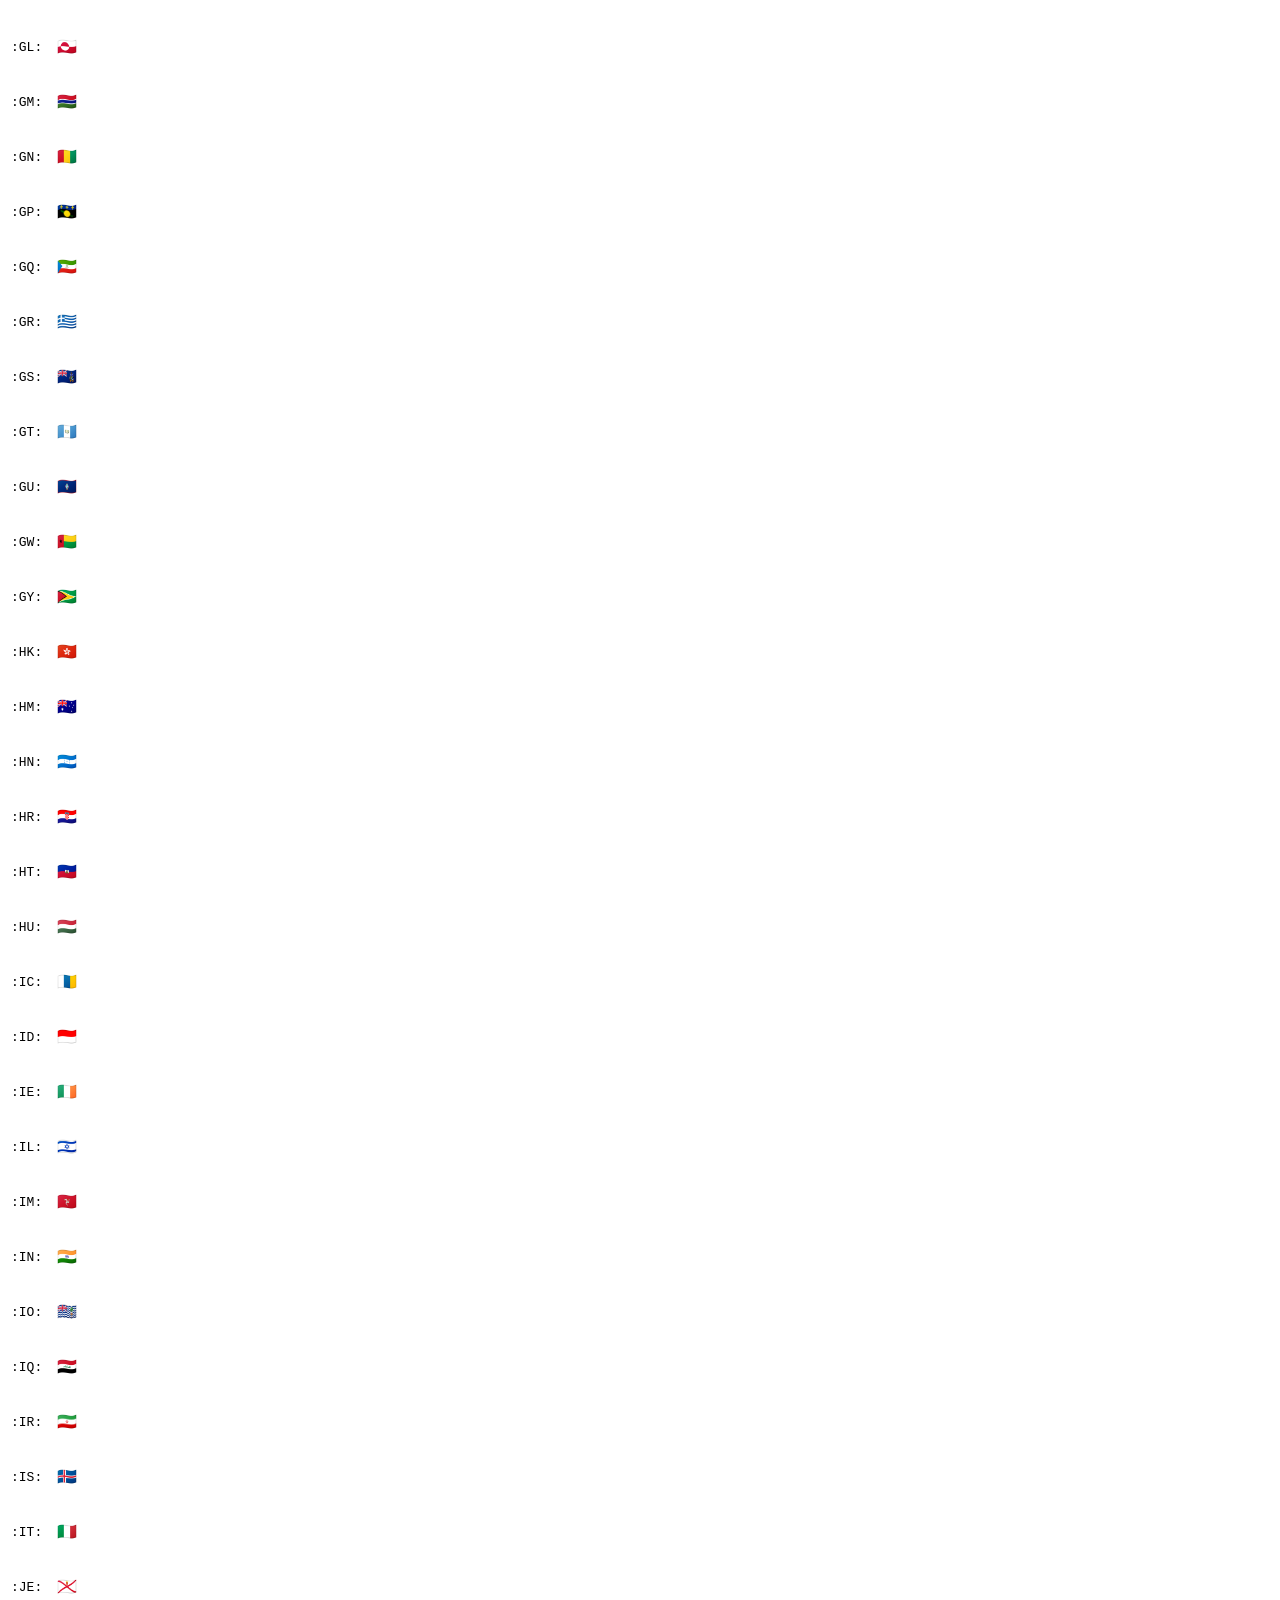
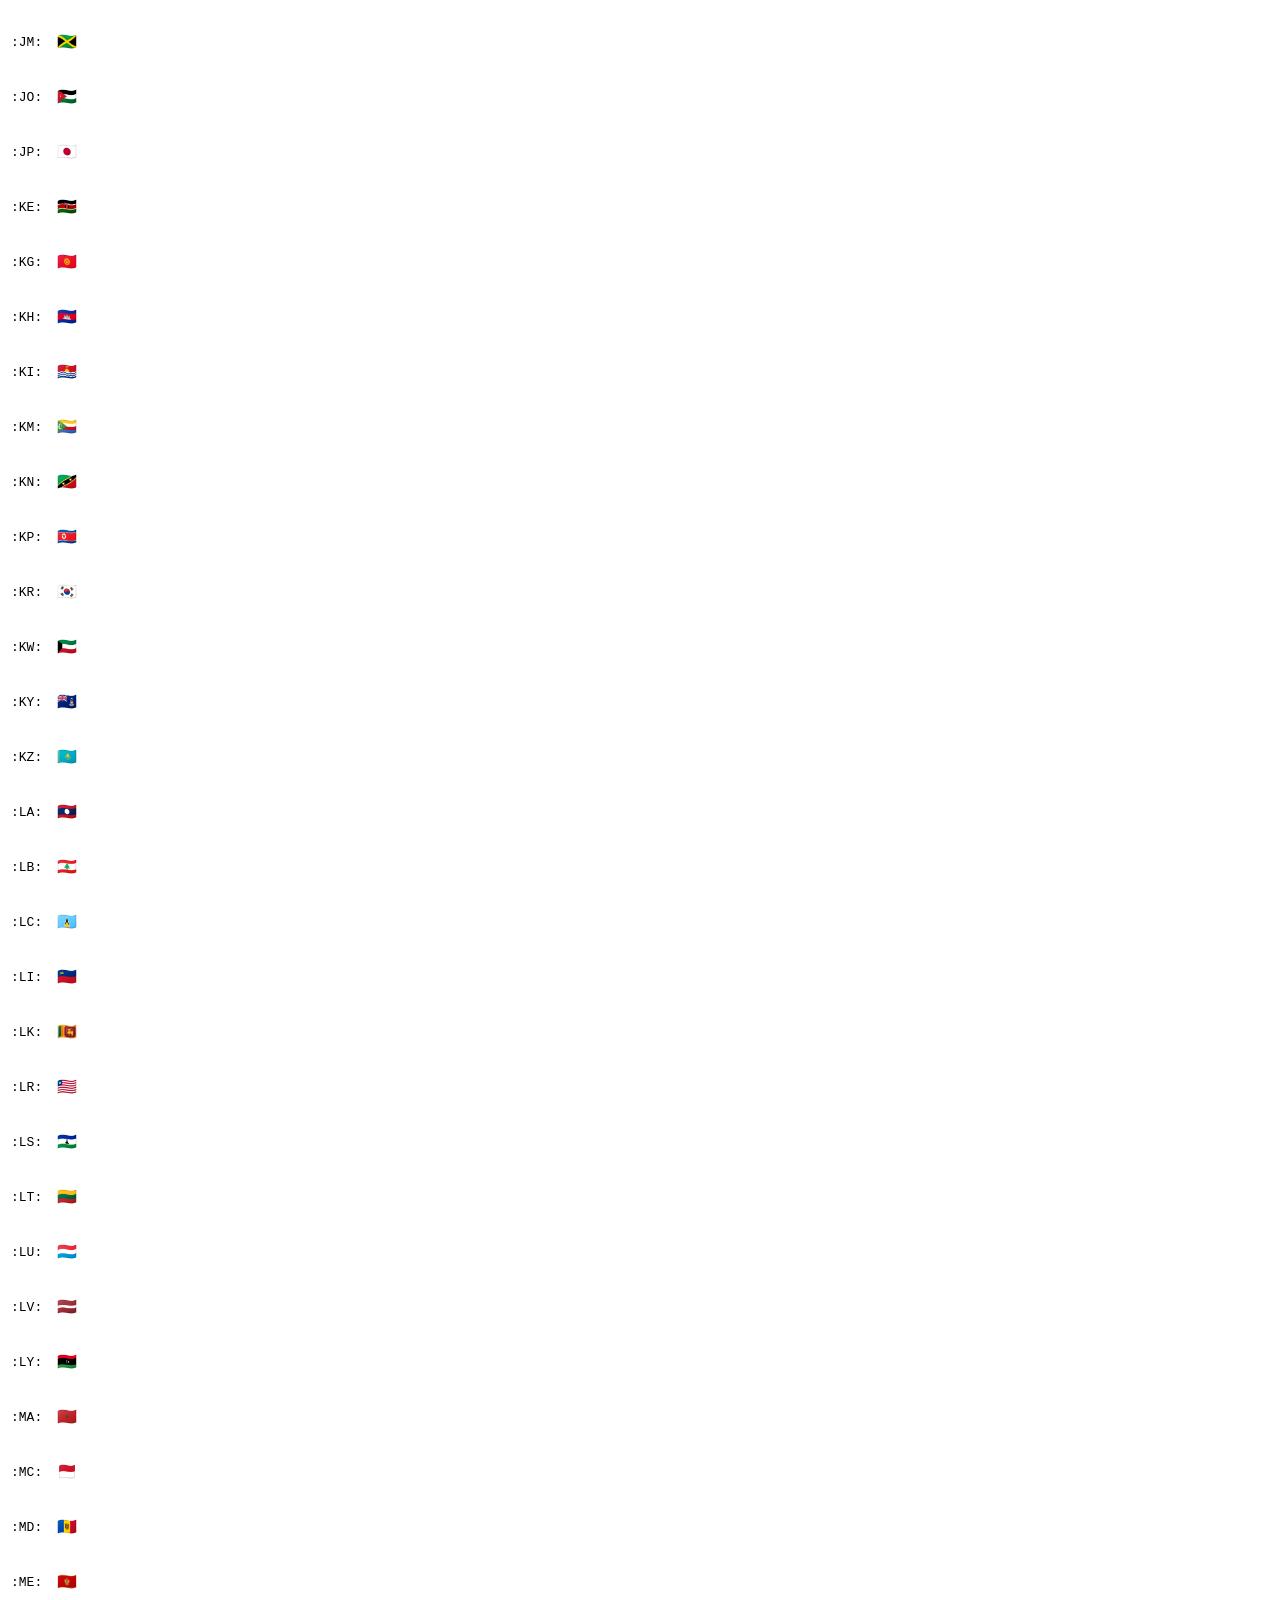
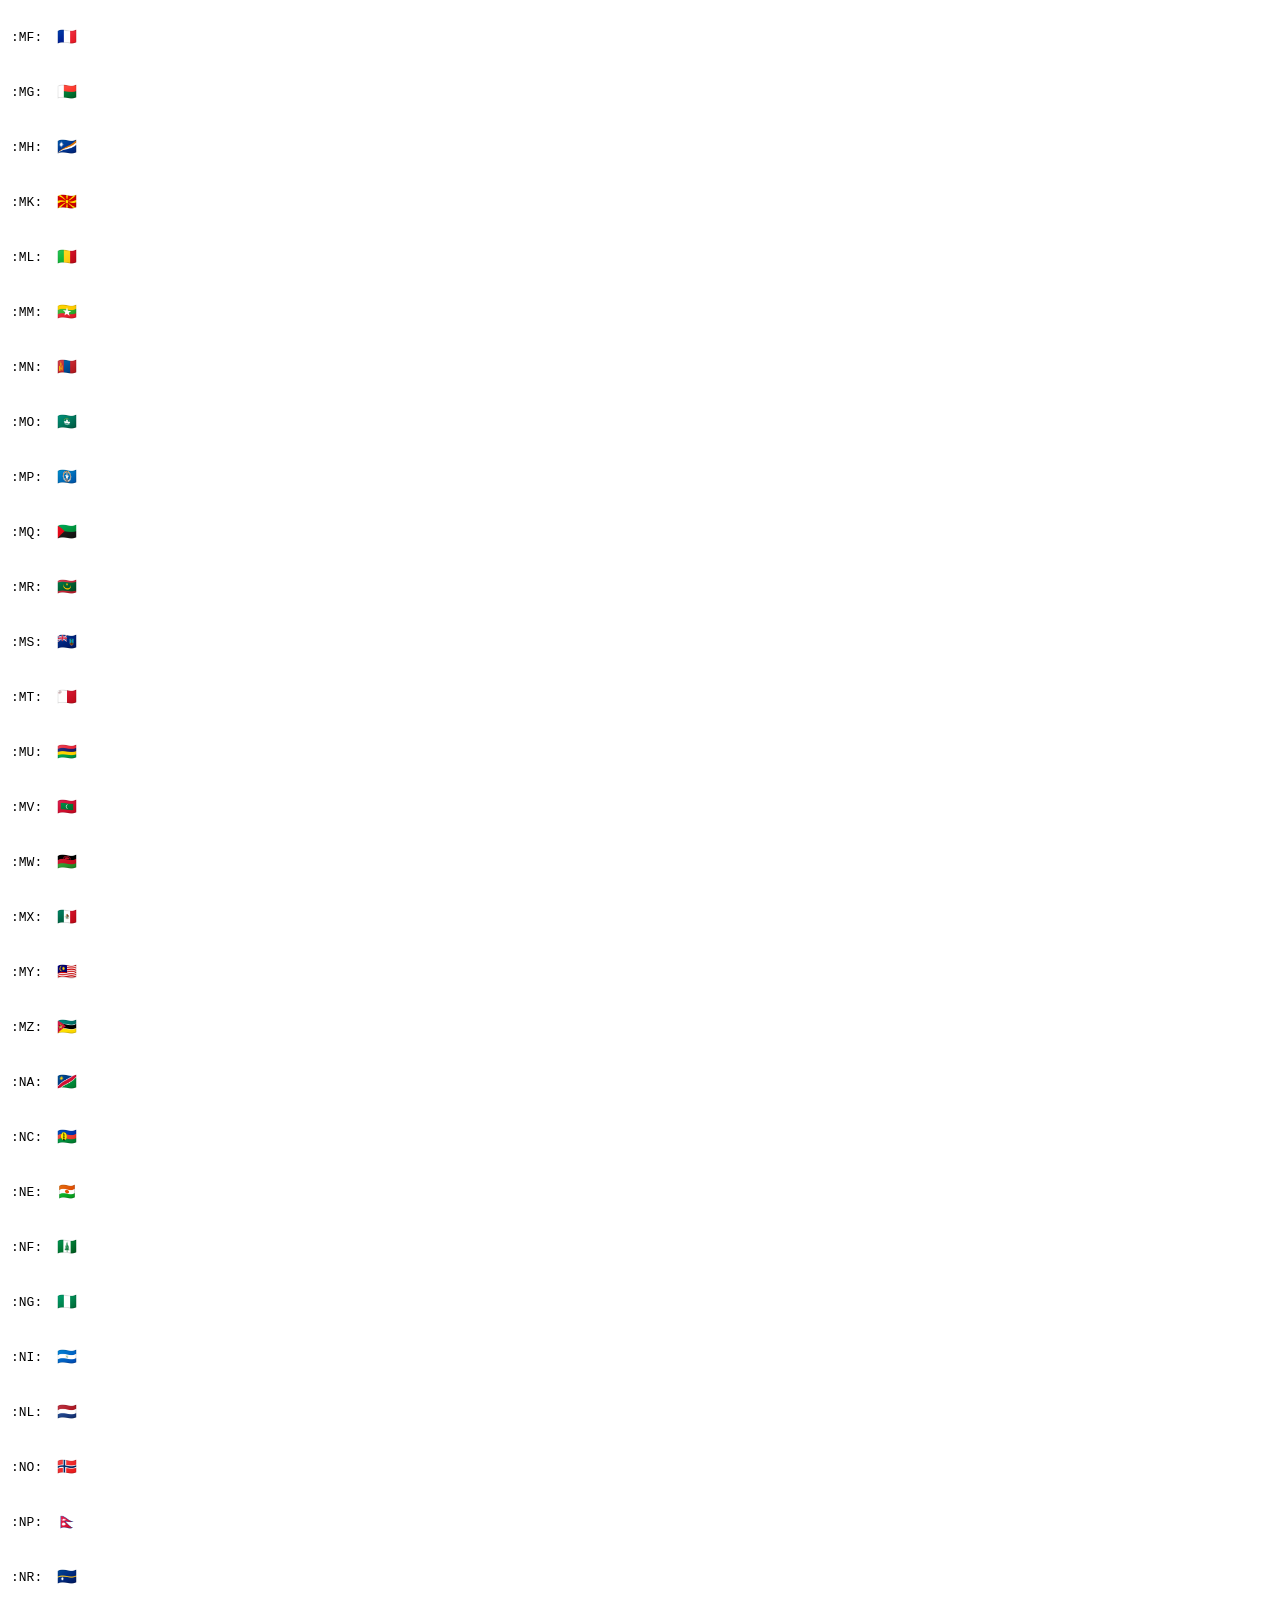
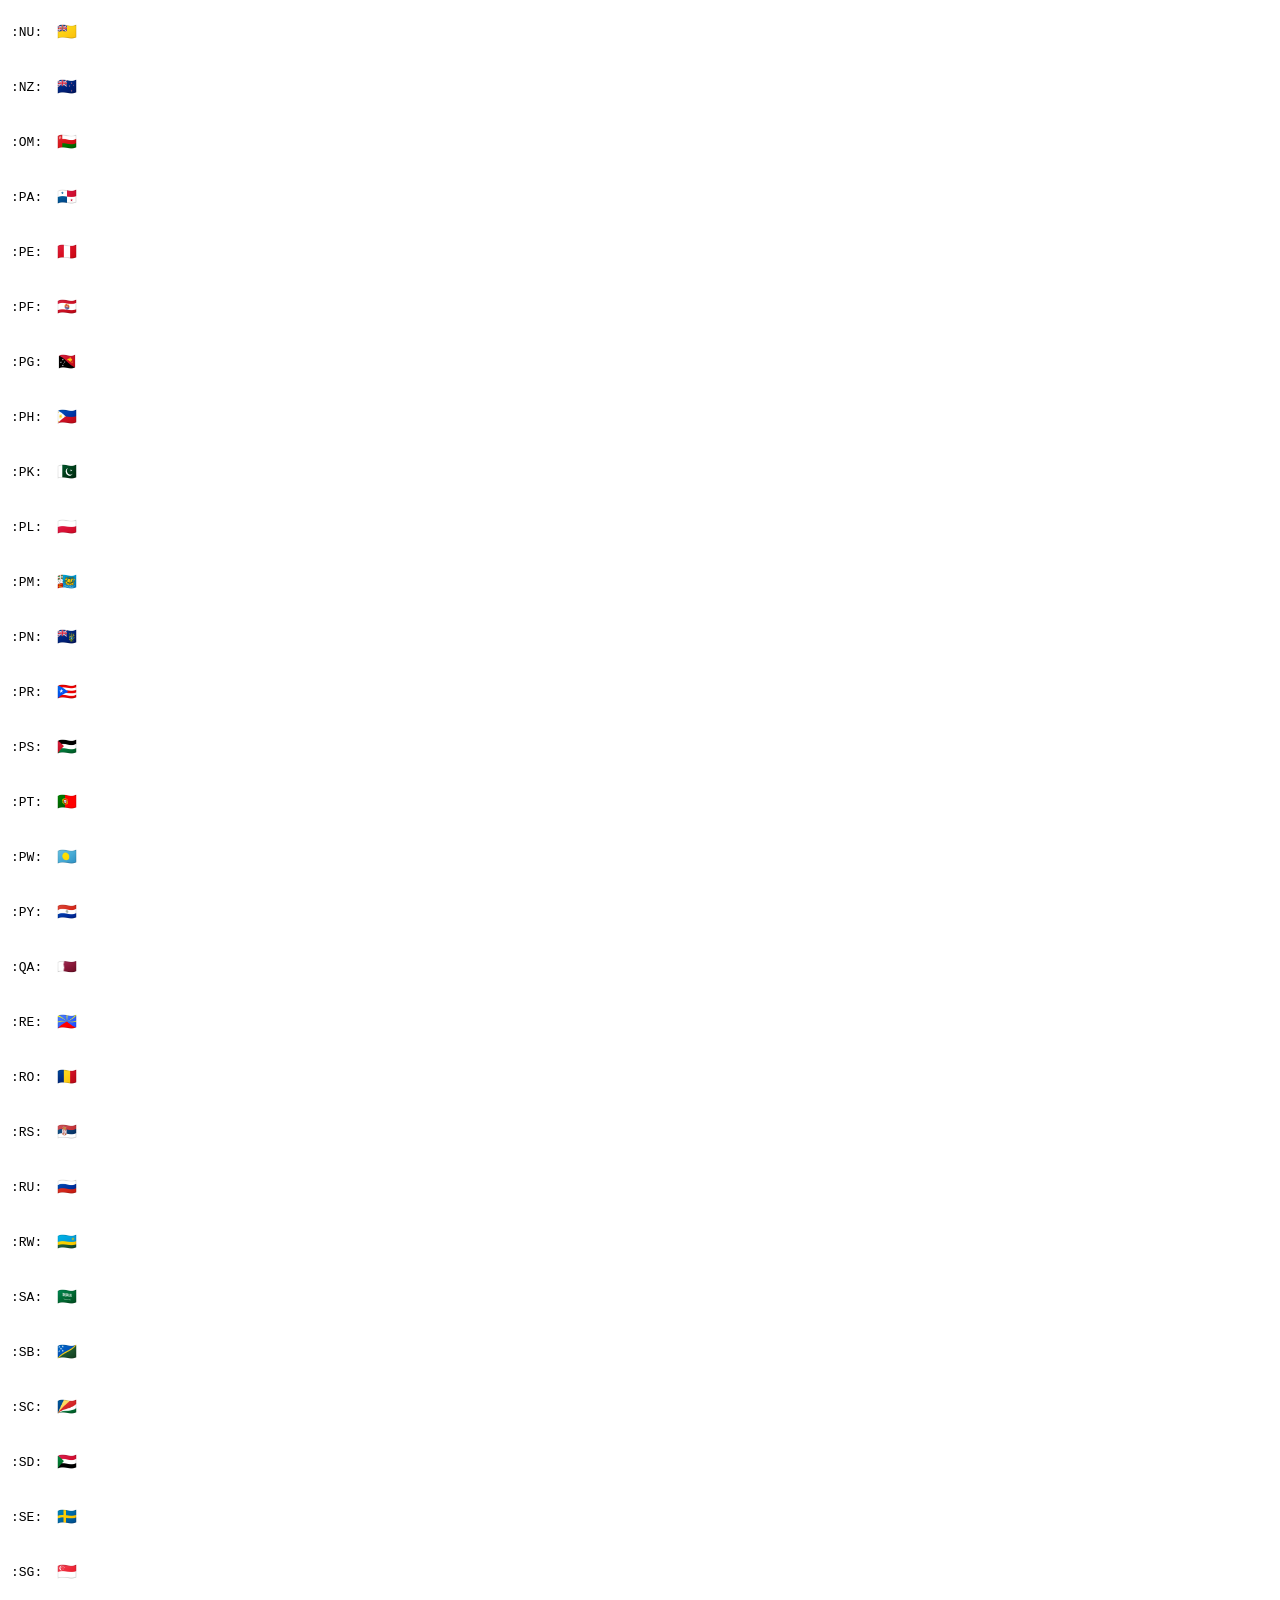
==== commit f7988517: "Build docs with sphinx" ====
--- a/docs/_build/html/index.html
+++ b/docs/_build/html/index.html
@@ -182,13 +182,13 @@
 <span class="gp">&gt;&gt;&gt; </span><span class="n">flag</span><span class="o">.</span><span class="n">flagize</span><span class="p">(</span><span class="s2">&quot;Flag of Israel :IL:&quot;</span><span class="p">)</span>
 <span class="go">&#39;Flag of Israel 🇮🇱&#39;</span>
 
-<span class="gp">&gt;&gt;&gt; </span><span class="n">flag</span><span class="o">.</span><span class="n">dflagize</span><span class="p">(</span><span class="sa">u</span><span class="s2">&quot;Flag of Israel 🇮🇱&quot;</span><span class="p">)</span>
+<span class="gp">&gt;&gt;&gt; </span><span class="n">flag</span><span class="o">.</span><span class="n">dflagize</span><span class="p">(</span><span class="s2">&quot;Flag of Israel 🇮🇱&quot;</span><span class="p">)</span>
 <span class="go">&#39;Flag of Israel :IL:&#39;</span>
 
 <span class="gp">&gt;&gt;&gt; </span><span class="n">flag</span><span class="o">.</span><span class="n">flagize</span><span class="p">(</span><span class="s2">&quot;England :gb-eng: is part of the UK :GB:&quot;</span><span class="p">,</span> <span class="n">subregions</span><span class="o">=</span><span class="kc">True</span><span class="p">)</span>
 <span class="go">&#39;England 🏴󠁧󠁢󠁥󠁮󠁧󠁿 is part of the UK 🇬🇧&#39;</span>
 
-<span class="gp">&gt;&gt;&gt; </span><span class="n">flag</span><span class="o">.</span><span class="n">dflagize</span><span class="p">(</span><span class="sa">u</span><span class="s2">&quot;England 🏴󠁧󠁢󠁥󠁮󠁧󠁿 is part of the UK 🇬🇧&quot;</span><span class="p">,</span> <span class="n">subregions</span><span class="o">=</span><span class="kc">True</span><span class="p">)</span>
+<span class="gp">&gt;&gt;&gt; </span><span class="n">flag</span><span class="o">.</span><span class="n">dflagize</span><span class="p">(</span><span class="s2">&quot;England 🏴󠁧󠁢󠁥󠁮󠁧󠁿 is part of the UK 🇬🇧&quot;</span><span class="p">,</span> <span class="n">subregions</span><span class="o">=</span><span class="kc">True</span><span class="p">)</span>
 <span class="go">&#39;England :gb-eng: is part of the UK :GB:&#39;</span>
 </pre></div>
 </div>
@@ -211,8 +211,8 @@
 <p>Alone they look like this:
 🇦 🇧 🇨 🇩 🇪 🇫 🇬 🇭 🇮 🇯 🇰 🇱 🇲 🇳 🇴 🇵 🇶 🇷 🇸 🇹 🇺 🇻 🇼 🇽 🇾 🇿</p>
 <p>If you pair them up according to ISO 3166 some browsers and phones will display a flag.
-For example CZ is Czechia: 🇨 + 🇿 = 🇨🇿</p>
-<p>So, to encode an ASCII code like <code class="docutils literal notranslate"><span class="pre">:NR:</span></code> to 🇳🇷, we just need to convert the ASCII <strong>N</strong> and <strong>R</strong> to the corresponding regional indicator symbols 🇳 and 🇷.
+For example TW is Taiwan: 🇹 + 🇼 = 🇹🇼</p>
+<p>So, to encode an ASCII code like <code class="docutils literal notranslate"><span class="pre">:TW:</span></code> to 🇹🇼, we just need to convert the ASCII <strong>T</strong> and <strong>R</strong> to the corresponding regional indicator symbols 🇹 and 🇼.
 To reverse it, we translate the regional indicator symbols back to ASCII letters.</p>
 <p><a class="reference internal" href="#how-subregional-flags-work">How do subregional flags work?</a></p>
 </div>
@@ -220,7 +220,7 @@
 <h2>Functions<a class="headerlink" href="#functions" title="Permalink to this headline">¶</a></h2>
 <dl class="py function">
 <dt id="flag.flag">
-<code class="sig-prename descclassname">flag.</code><code class="sig-name descname">flag</code><span class="sig-paren">(</span><em class="sig-param"><span class="n">countrycode</span></em><span class="sig-paren">)</span><a class="reference internal" href="_modules/flag.html#flag"><span class="viewcode-link">[source]</span></a><a class="headerlink" href="#flag.flag" title="Permalink to this definition">¶</a></dt>
+<code class="sig-prename descclassname">flag.</code><code class="sig-name descname">flag</code><span class="sig-paren">(</span><em class="sig-param"><span class="n">countrycode</span><span class="p">:</span> <span class="n">str</span></em><span class="sig-paren">)</span> &#x2192; str<a class="reference internal" href="_modules/flag.html#flag"><span class="viewcode-link">[source]</span></a><a class="headerlink" href="#flag.flag" title="Permalink to this definition">¶</a></dt>
 <dd><p>Encodes a single flag to unicode. Two letters are converted to regional
 indicator symbols
 Three or more letters/digits are converted to tag sequences.
@@ -252,7 +252,7 @@
 
 <dl class="py function">
 <dt id="flag.flagize">
-<code class="sig-prename descclassname">flag.</code><code class="sig-name descname">flagize</code><span class="sig-paren">(</span><em class="sig-param"><span class="n">text</span></em>, <em class="sig-param"><span class="n">subregions</span><span class="o">=</span><span class="default_value">False</span></em><span class="sig-paren">)</span><a class="reference internal" href="_modules/flag.html#flagize"><span class="viewcode-link">[source]</span></a><a class="headerlink" href="#flag.flagize" title="Permalink to this definition">¶</a></dt>
+<code class="sig-prename descclassname">flag.</code><code class="sig-name descname">flagize</code><span class="sig-paren">(</span><em class="sig-param"><span class="n">text</span><span class="p">:</span> <span class="n">str</span></em>, <em class="sig-param"><span class="n">subregions</span><span class="p">:</span> <span class="n">bool</span> <span class="o">=</span> <span class="default_value">False</span></em><span class="sig-paren">)</span> &#x2192; str<a class="reference internal" href="_modules/flag.html#flagize"><span class="viewcode-link">[source]</span></a><a class="headerlink" href="#flag.flagize" title="Permalink to this definition">¶</a></dt>
 <dd><p>Encode flags. Replace all two letter codes <code class="docutils literal notranslate"><span class="pre">:XX:</span></code> with unicode flags
 (emoji flag sequences)</p>
 <dl class="field-list simple">
@@ -275,7 +275,7 @@
 
 <dl class="py function">
 <dt id="flag.dflagize">
-<code class="sig-prename descclassname">flag.</code><code class="sig-name descname">dflagize</code><span class="sig-paren">(</span><em class="sig-param"><span class="n">text</span></em>, <em class="sig-param"><span class="n">subregions</span><span class="o">=</span><span class="default_value">False</span></em><span class="sig-paren">)</span><a class="reference internal" href="_modules/flag.html#dflagize"><span class="viewcode-link">[source]</span></a><a class="headerlink" href="#flag.dflagize" title="Permalink to this definition">¶</a></dt>
+<code class="sig-prename descclassname">flag.</code><code class="sig-name descname">dflagize</code><span class="sig-paren">(</span><em class="sig-param"><span class="n">text</span><span class="p">:</span> <span class="n">str</span></em>, <em class="sig-param"><span class="n">subregions</span><span class="p">:</span> <span class="n">bool</span> <span class="o">=</span> <span class="default_value">False</span></em><span class="sig-paren">)</span> &#x2192; str<a class="reference internal" href="_modules/flag.html#dflagize"><span class="viewcode-link">[source]</span></a><a class="headerlink" href="#flag.dflagize" title="Permalink to this definition">¶</a></dt>
 <dd><p>Decode flags. Replace all unicode country flags (emoji flag sequences)
 in text with ascii two letter code <code class="docutils literal notranslate"><span class="pre">:XX:</span></code></p>
 <dl class="field-list simple">
@@ -298,7 +298,7 @@
 
 <dl class="py function">
 <dt id="flag.flagize_subregional">
-<code class="sig-prename descclassname">flag.</code><code class="sig-name descname">flagize_subregional</code><span class="sig-paren">(</span><em class="sig-param"><span class="n">text</span></em><span class="sig-paren">)</span><a class="reference internal" href="_modules/flag.html#flagize_subregional"><span class="viewcode-link">[source]</span></a><a class="headerlink" href="#flag.flagize_subregional" title="Permalink to this definition">¶</a></dt>
+<code class="sig-prename descclassname">flag.</code><code class="sig-name descname">flagize_subregional</code><span class="sig-paren">(</span><em class="sig-param"><span class="n">text</span><span class="p">:</span> <span class="n">str</span></em><span class="sig-paren">)</span> &#x2192; str<a class="reference internal" href="_modules/flag.html#flagize_subregional"><span class="viewcode-link">[source]</span></a><a class="headerlink" href="#flag.flagize_subregional" title="Permalink to this definition">¶</a></dt>
 <dd><p>Encode subregional/subdivision flags. Replace all regional codes
 <code class="docutils literal notranslate"><span class="pre">:xx-xxx:</span></code> with unicode flags (flag emoji tag sequences)</p>
 <dl class="field-list simple">
@@ -317,7 +317,7 @@
 
 <dl class="py function">
 <dt id="flag.dflagize_subregional">
-<code class="sig-prename descclassname">flag.</code><code class="sig-name descname">dflagize_subregional</code><span class="sig-paren">(</span><em class="sig-param"><span class="n">text</span></em><span class="sig-paren">)</span><a class="reference internal" href="_modules/flag.html#dflagize_subregional"><span class="viewcode-link">[source]</span></a><a class="headerlink" href="#flag.dflagize_subregional" title="Permalink to this definition">¶</a></dt>
+<code class="sig-prename descclassname">flag.</code><code class="sig-name descname">dflagize_subregional</code><span class="sig-paren">(</span><em class="sig-param"><span class="n">text</span><span class="p">:</span> <span class="n">str</span></em><span class="sig-paren">)</span> &#x2192; str<a class="reference internal" href="_modules/flag.html#dflagize_subregional"><span class="viewcode-link">[source]</span></a><a class="headerlink" href="#flag.dflagize_subregional" title="Permalink to this definition">¶</a></dt>
 <dd><p>Decode subregional/subdivision flags. Replace all unicode regional
 flags (flag emoji tag sequences) in text with their ascii
 code <code class="docutils literal notranslate"><span class="pre">:xx-xxx:</span></code></p>
@@ -333,6 +333,120 @@
 <dd class="field-odd"><p>str</p>
 </dd>
 </dl>
+</dd></dl>
+
+<dl class="py class">
+<dt id="flag.Flag">
+<em class="property">class </em><code class="sig-prename descclassname">flag.</code><code class="sig-name descname">Flag</code><span class="sig-paren">(</span><em class="sig-param"><span class="n">prefix_str</span><span class="p">:</span> <span class="n">str</span> <span class="o">=</span> <span class="default_value">':'</span></em>, <em class="sig-param"><span class="n">suffix_str</span><span class="p">:</span> <span class="n">str</span> <span class="o">=</span> <span class="default_value">':'</span></em>, <em class="sig-param"><span class="n">warn</span><span class="p">:</span> <span class="n">bool</span> <span class="o">=</span> <span class="default_value">True</span></em><span class="sig-paren">)</span><a class="reference internal" href="_modules/flag.html#Flag"><span class="viewcode-link">[source]</span></a><a class="headerlink" href="#flag.Flag" title="Permalink to this definition">¶</a></dt>
+<dd><p>Use this class if you want a different prefix and suffix instead
+of colons. Offers the same methods as the module.</p>
+<dl class="py method">
+<dt id="flag.Flag.__init__">
+<code class="sig-name descname">__init__</code><span class="sig-paren">(</span><em class="sig-param"><span class="n">prefix_str</span><span class="p">:</span> <span class="n">str</span> <span class="o">=</span> <span class="default_value">':'</span></em>, <em class="sig-param"><span class="n">suffix_str</span><span class="p">:</span> <span class="n">str</span> <span class="o">=</span> <span class="default_value">':'</span></em>, <em class="sig-param"><span class="n">warn</span><span class="p">:</span> <span class="n">bool</span> <span class="o">=</span> <span class="default_value">True</span></em><span class="sig-paren">)</span> &#x2192; None<a class="reference internal" href="_modules/flag.html#Flag.__init__"><span class="viewcode-link">[source]</span></a><a class="headerlink" href="#flag.Flag.__init__" title="Permalink to this definition">¶</a></dt>
+<dd><p>Set a custom prefix and suffix. Instead of <code class="docutils literal notranslate"><span class="pre">:XY:</span></code> it will
+use <code class="docutils literal notranslate"><span class="pre">{prefix}XY{suffix}</span></code>.</p>
+<p>To encode subregional flags, use a suffix that is either longer
+than 4 characters or that does not contain A-Z, a-z, 0-9 and
+does not start with a - (minus).</p>
+<dl class="field-list simple">
+<dt class="field-odd">Parameters</dt>
+<dd class="field-odd"><ul class="simple">
+<li><p><strong>prefix_str</strong> (<em>str</em>) – The leading symbols</p></li>
+<li><p><strong>suffix_str</strong> (<em>str</em>) – The trailing symbols</p></li>
+</ul>
+</dd>
+</dl>
+</dd></dl>
+
+<dl class="py method">
+<dt id="flag.Flag.dflagize">
+<code class="sig-name descname">dflagize</code><span class="sig-paren">(</span><em class="sig-param"><span class="n">text</span><span class="p">:</span> <span class="n">str</span></em>, <em class="sig-param"><span class="n">subregions</span><span class="p">:</span> <span class="n">bool</span> <span class="o">=</span> <span class="default_value">False</span></em><span class="sig-paren">)</span> &#x2192; str<a class="reference internal" href="_modules/flag.html#Flag.dflagize"><span class="viewcode-link">[source]</span></a><a class="headerlink" href="#flag.Flag.dflagize" title="Permalink to this definition">¶</a></dt>
+<dd><p>Decode flags. Replace all unicode country flags (emoji flag
+sequences) in text with ascii two letter code <code class="docutils literal notranslate"><span class="pre">{prefix}XX{suffix}</span></code></p>
+<dl class="field-list simple">
+<dt class="field-odd">Parameters</dt>
+<dd class="field-odd"><ul class="simple">
+<li><p><strong>text</strong> (<em>str</em>) – The text</p></li>
+<li><p><strong>subregions</strong> (<em>bool</em>) – Also replace subregional/subdivision flags
+(flag emoji tag sequences) with <code class="docutils literal notranslate"><span class="pre">{prefix}xx-xxx{suffix}</span></code></p></li>
+</ul>
+</dd>
+<dt class="field-even">Returns</dt>
+<dd class="field-even"><p>The text with all unicode flags replaced by ascii
+sequence <code class="docutils literal notranslate"><span class="pre">{prefix}XX{suffix}</span></code></p>
+</dd>
+<dt class="field-odd">Return type</dt>
+<dd class="field-odd"><p>str</p>
+</dd>
+</dl>
+</dd></dl>
+
+<dl class="py method">
+<dt id="flag.Flag.dflagize_subregional">
+<code class="sig-name descname">dflagize_subregional</code><span class="sig-paren">(</span><em class="sig-param"><span class="n">text</span><span class="p">:</span> <span class="n">str</span></em><span class="sig-paren">)</span> &#x2192; str<a class="reference internal" href="_modules/flag.html#Flag.dflagize_subregional"><span class="viewcode-link">[source]</span></a><a class="headerlink" href="#flag.Flag.dflagize_subregional" title="Permalink to this definition">¶</a></dt>
+<dd><p>Decode subregional/subdivision flags. Replace all unicode regional
+flags (flag emoji tag sequences) in text with their ascii
+code <code class="docutils literal notranslate"><span class="pre">{prefix}xx-xxx{suffix}</span></code></p>
+<dl class="field-list simple">
+<dt class="field-odd">Parameters</dt>
+<dd class="field-odd"><p><strong>text</strong> (<em>str</em>) – The text</p>
+</dd>
+<dt class="field-even">Returns</dt>
+<dd class="field-even"><p>The text with all regional flags replaced by ascii
+sequence <code class="docutils literal notranslate"><span class="pre">{prefix}xx-xxx{suffix}</span></code></p>
+</dd>
+<dt class="field-odd">Return type</dt>
+<dd class="field-odd"><p>str</p>
+</dd>
+</dl>
+</dd></dl>
+
+<dl class="py method">
+<dt id="flag.Flag.flagize">
+<code class="sig-name descname">flagize</code><span class="sig-paren">(</span><em class="sig-param"><span class="n">text</span><span class="p">:</span> <span class="n">str</span></em>, <em class="sig-param"><span class="n">subregions</span><span class="p">:</span> <span class="n">bool</span> <span class="o">=</span> <span class="default_value">False</span></em><span class="sig-paren">)</span> &#x2192; str<a class="reference internal" href="_modules/flag.html#Flag.flagize"><span class="viewcode-link">[source]</span></a><a class="headerlink" href="#flag.Flag.flagize" title="Permalink to this definition">¶</a></dt>
+<dd><p>Encode flags. Replace all two letter codes <code class="docutils literal notranslate"><span class="pre">{prefix}XX{suffix}</span></code> with unicode
+flags (emoji flag sequences)</p>
+<p>For this method the suffix should not contain
+A-Z, a-z or 0-9 and not start with a - (minus).</p>
+<dl class="field-list simple">
+<dt class="field-odd">Parameters</dt>
+<dd class="field-odd"><ul class="simple">
+<li><p><strong>text</strong> (<em>str</em>) – The text</p></li>
+<li><p><strong>subregions</strong> (<em>bool</em>) – Also replace subregional/subdivision codes
+<code class="docutils literal notranslate"><span class="pre">{prefix}xx-xxx{suffix}</span></code> with unicode flags (flag emoji tag sequences).</p></li>
+</ul>
+</dd>
+<dt class="field-even">Returns</dt>
+<dd class="field-even"><p>The text with all occurrences of <code class="docutils literal notranslate"><span class="pre">{prefix}XX{suffix}</span></code> replaced by unicode
+flags</p>
+</dd>
+<dt class="field-odd">Return type</dt>
+<dd class="field-odd"><p>str</p>
+</dd>
+</dl>
+</dd></dl>
+
+<dl class="py method">
+<dt id="flag.Flag.flagize_subregional">
+<code class="sig-name descname">flagize_subregional</code><span class="sig-paren">(</span><em class="sig-param"><span class="n">text</span><span class="p">:</span> <span class="n">str</span></em><span class="sig-paren">)</span> &#x2192; str<a class="reference internal" href="_modules/flag.html#Flag.flagize_subregional"><span class="viewcode-link">[source]</span></a><a class="headerlink" href="#flag.Flag.flagize_subregional" title="Permalink to this definition">¶</a></dt>
+<dd><p>Encode subregional/subdivision flags. Replace all regional codes
+<code class="docutils literal notranslate"><span class="pre">{prefix}xx-xxx{suffix}</span></code> with unicode flags (flag emoji tag sequences)</p>
+<p>For this method the suffix should not contain
+A-Z, a-z or 0-9 and not start with a - (minus).</p>
+<dl class="field-list simple">
+<dt class="field-odd">Parameters</dt>
+<dd class="field-odd"><p><strong>text</strong> (<em>str</em>) – The text</p>
+</dd>
+<dt class="field-even">Returns</dt>
+<dd class="field-even"><p>The text with all occurrences of <code class="docutils literal notranslate"><span class="pre">{prefix}xx-xxx{suffix}</span></code> replaced by
+unicode flags</p>
+</dd>
+<dt class="field-odd">Return type</dt>
+<dd class="field-odd"><p>str</p>
+</dd>
+</dl>
+</dd></dl>
+
 </dd></dl>
 
 </div>
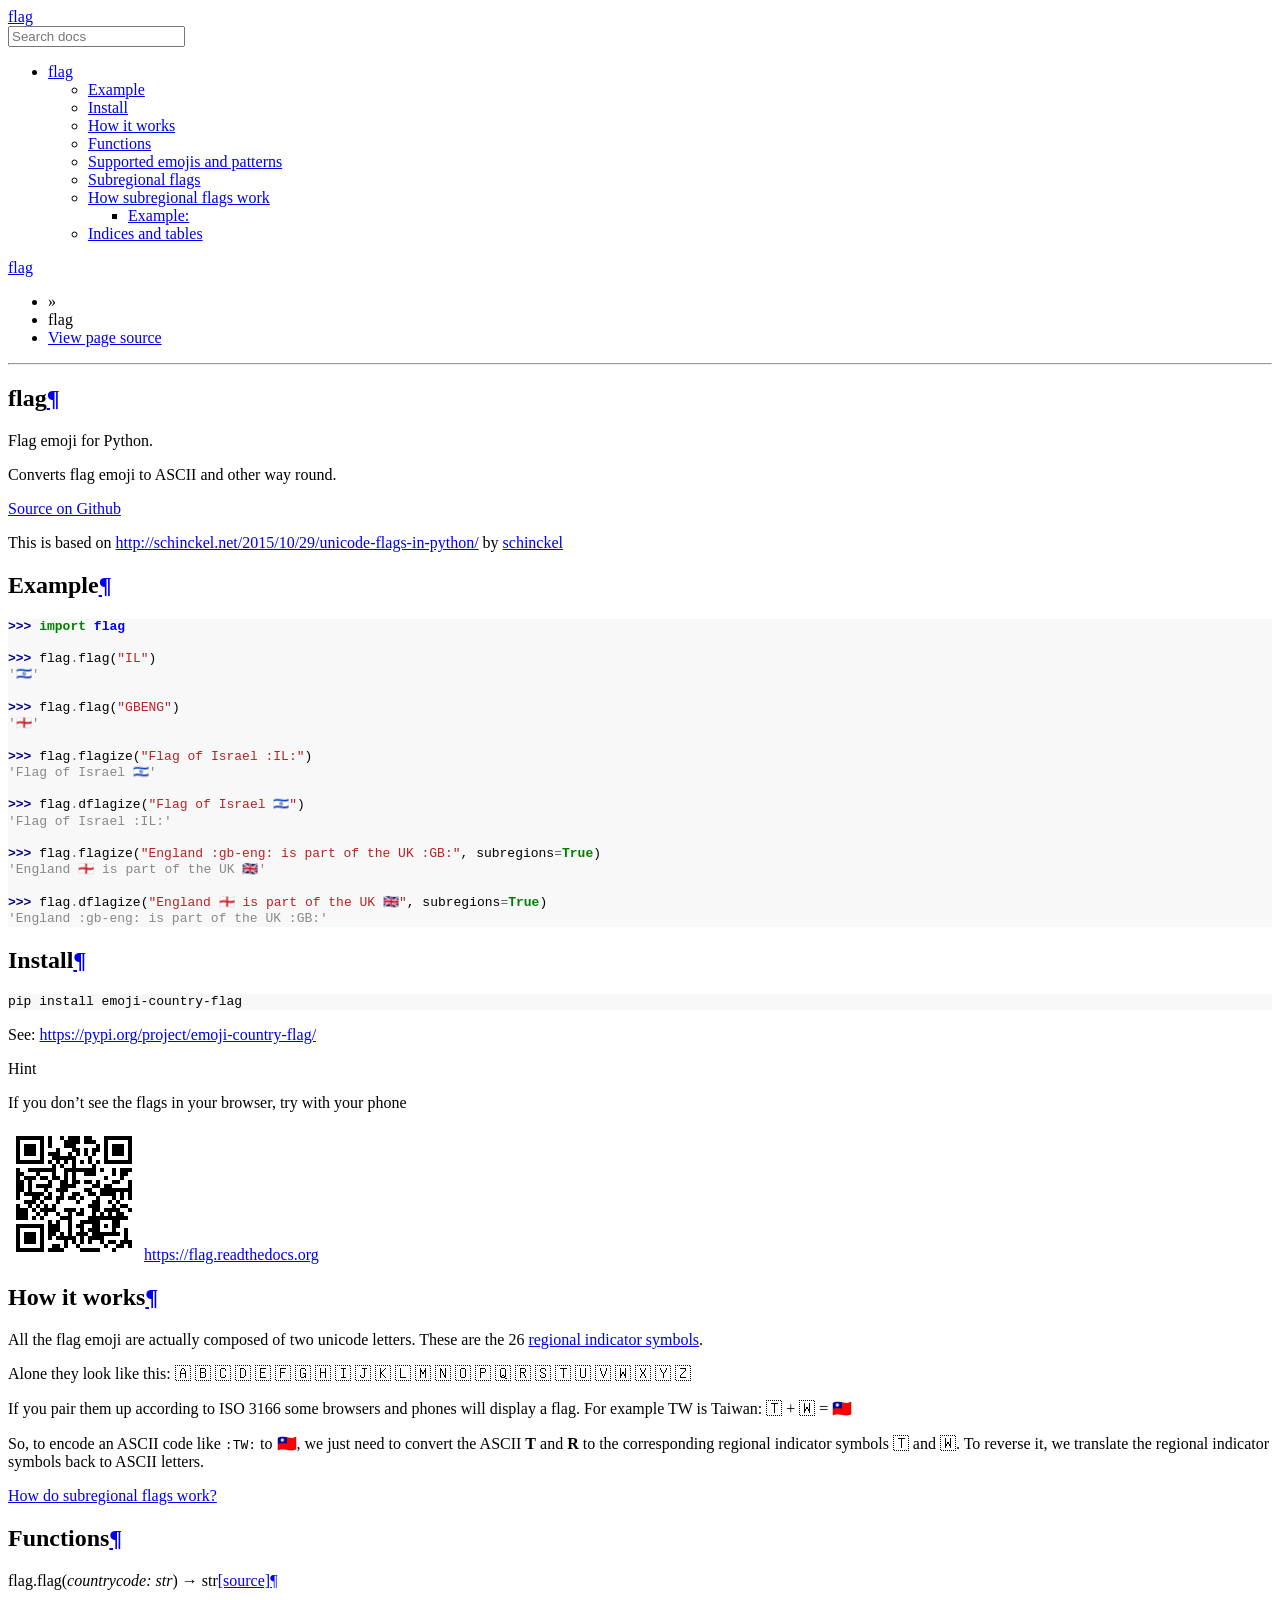
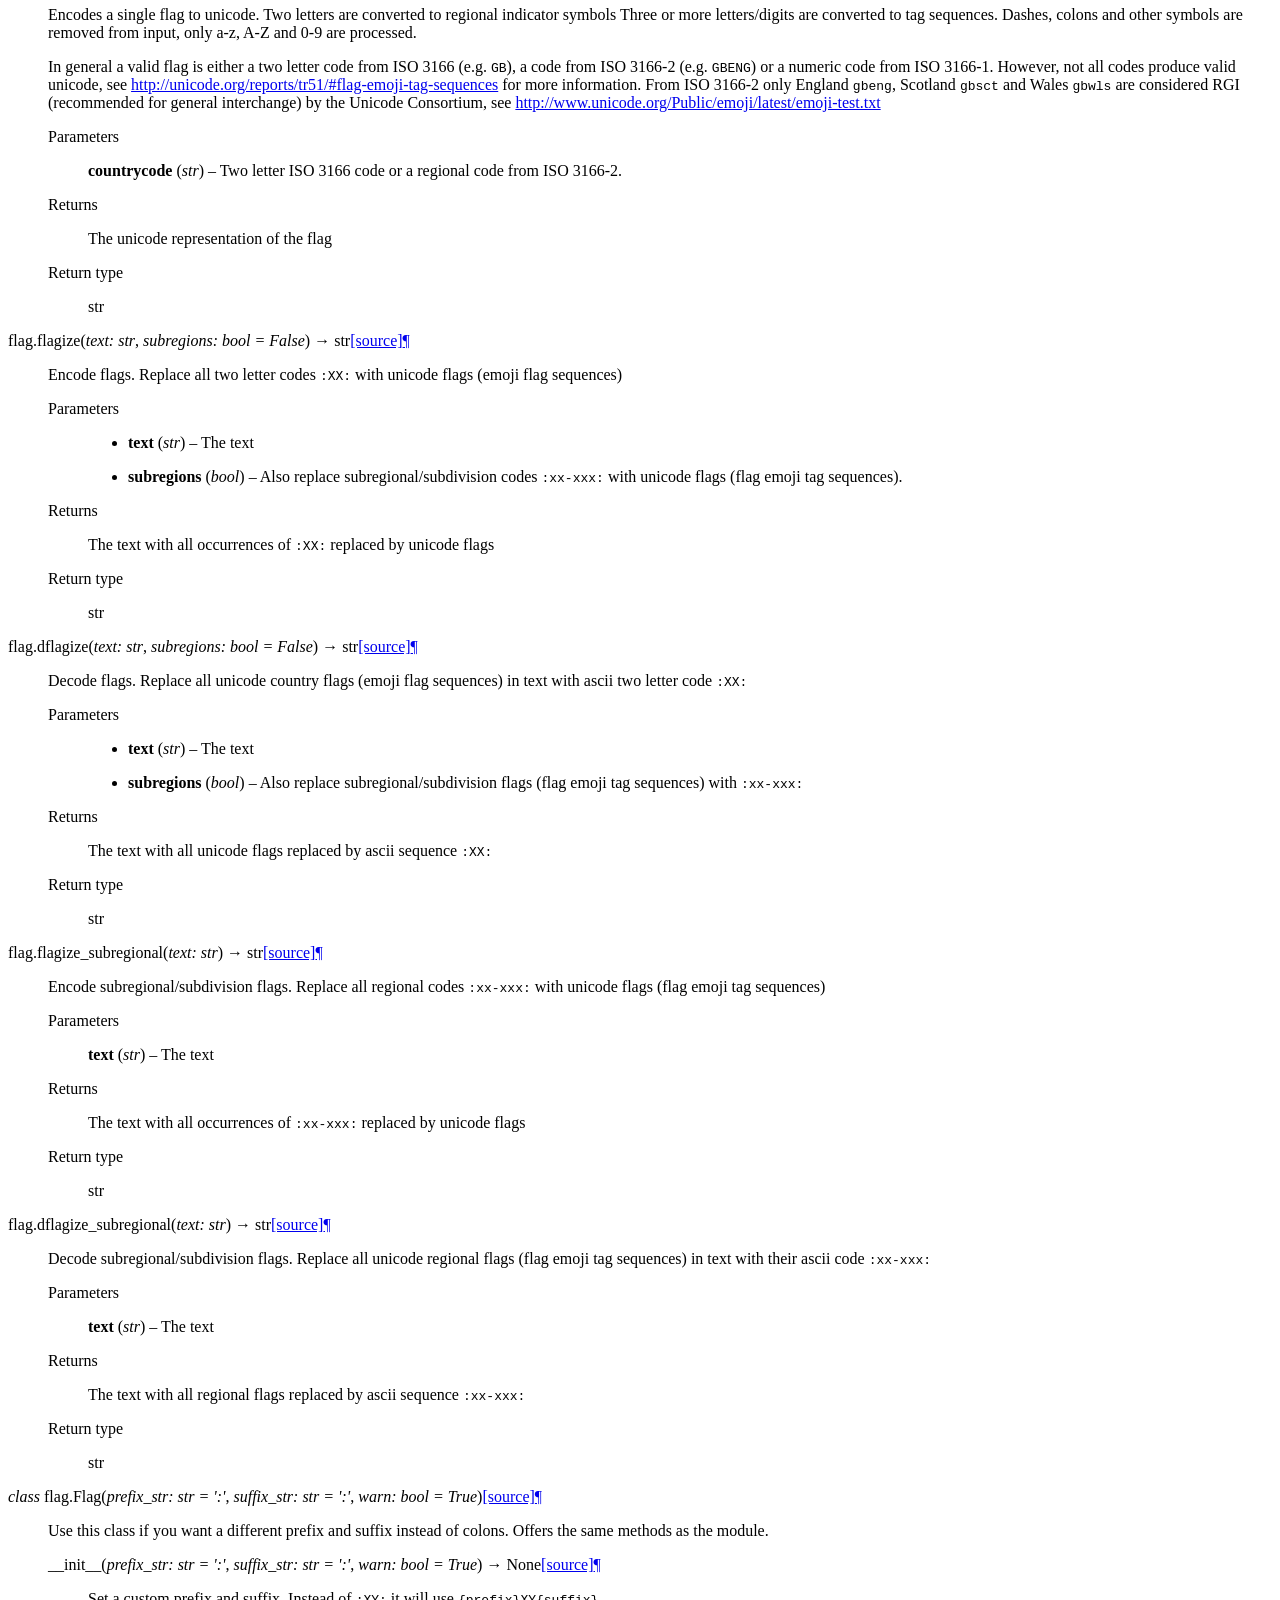
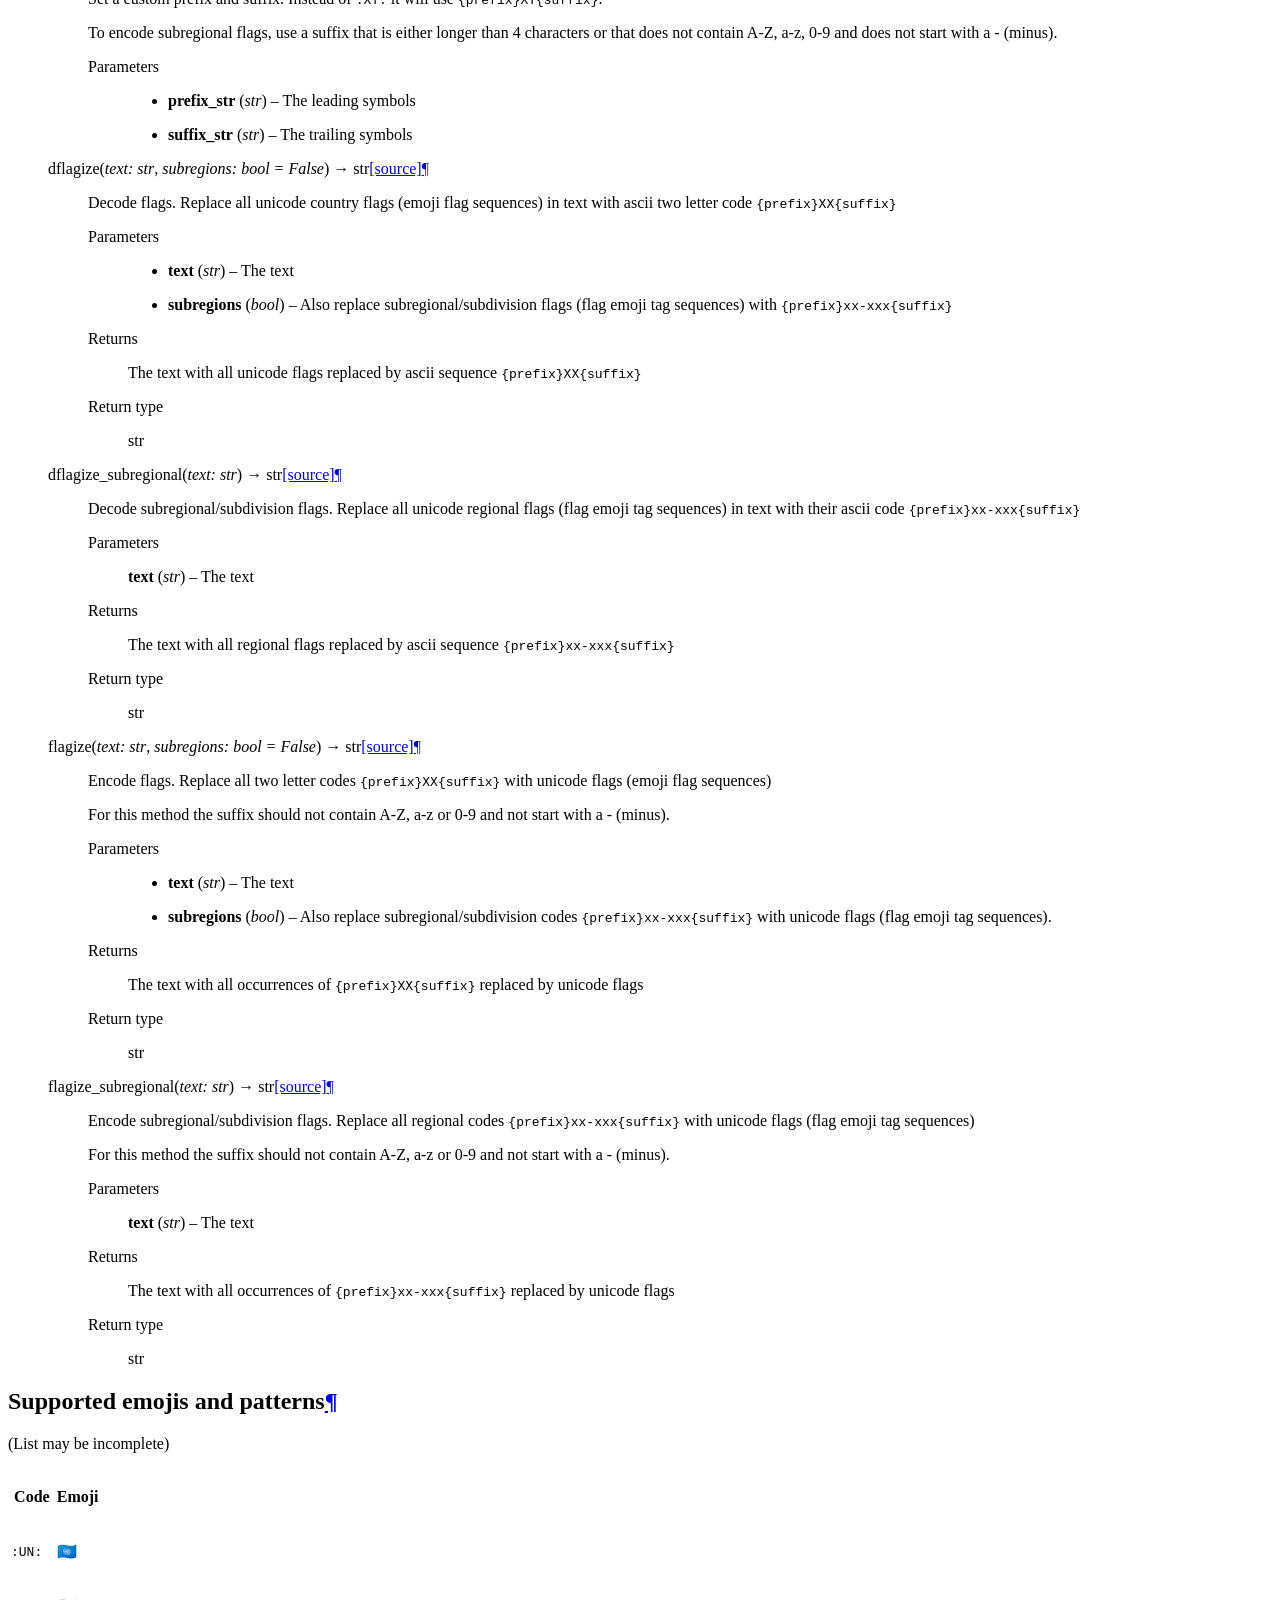
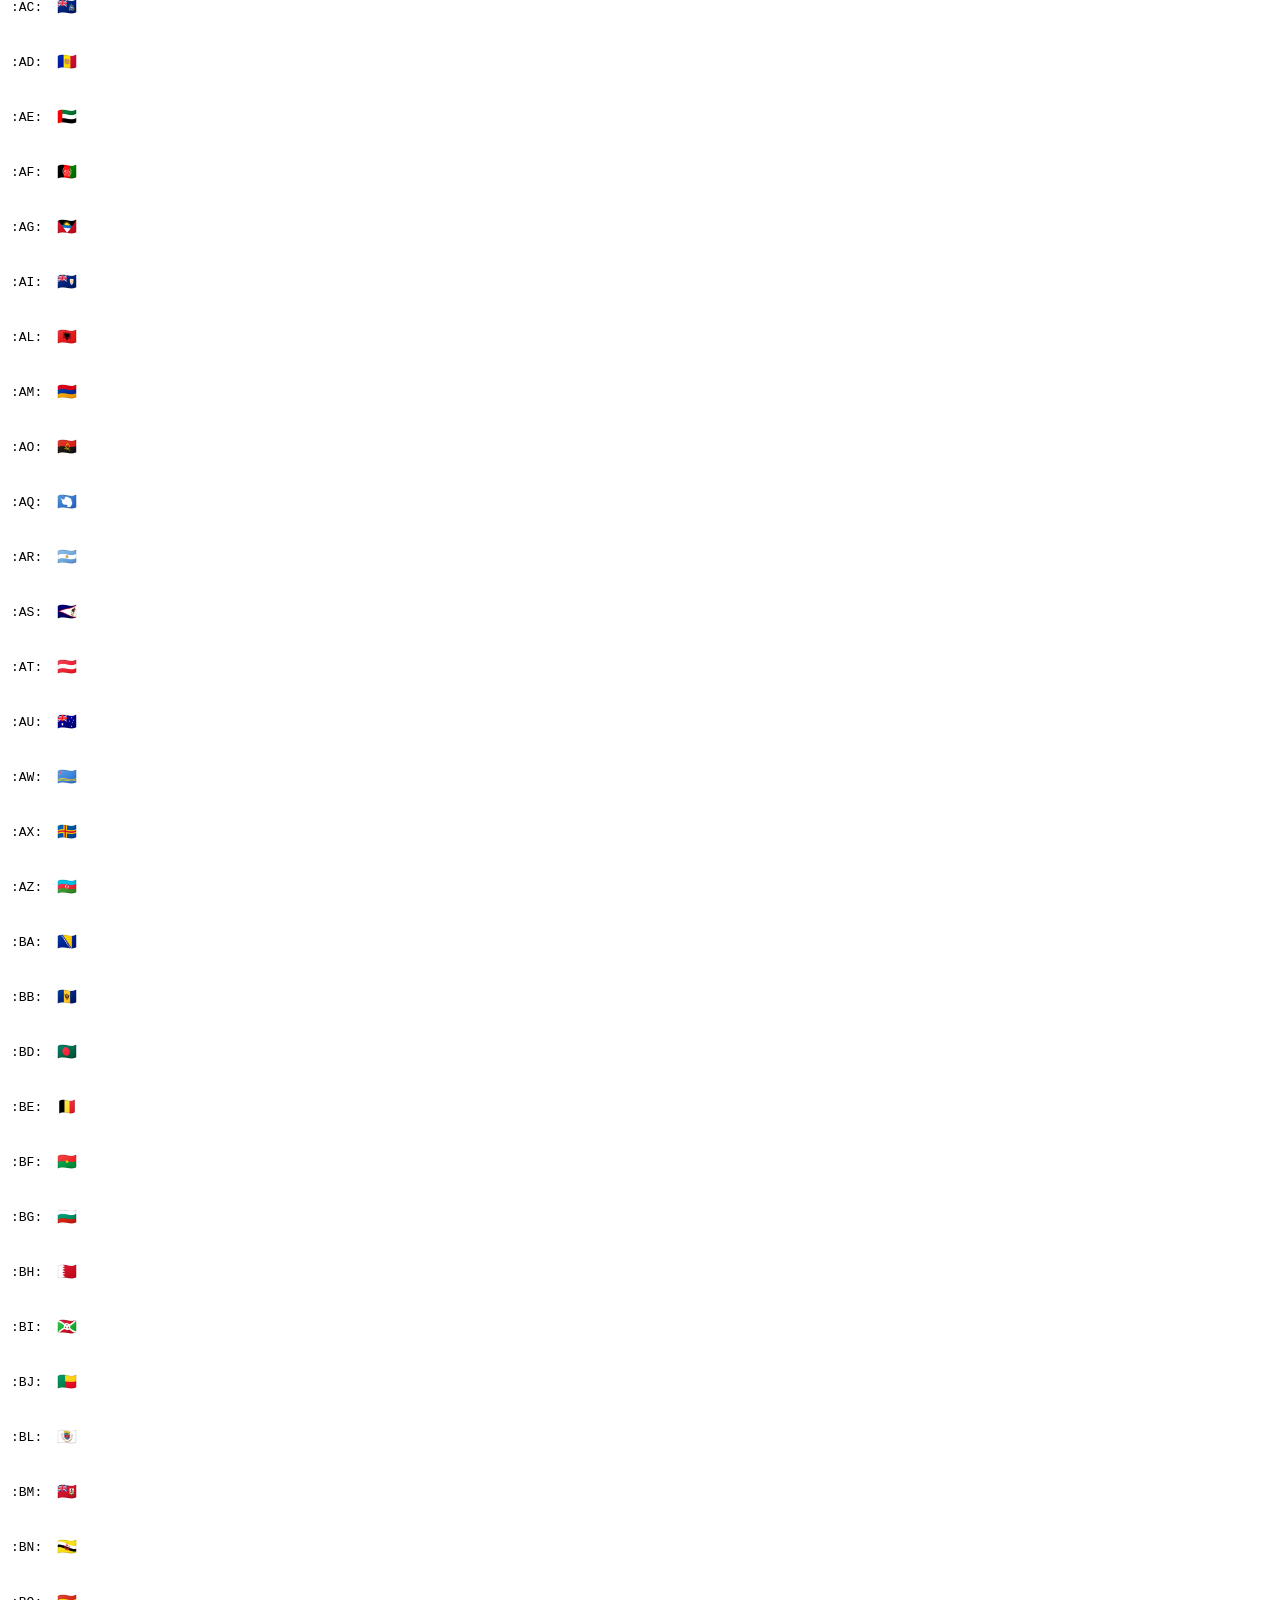
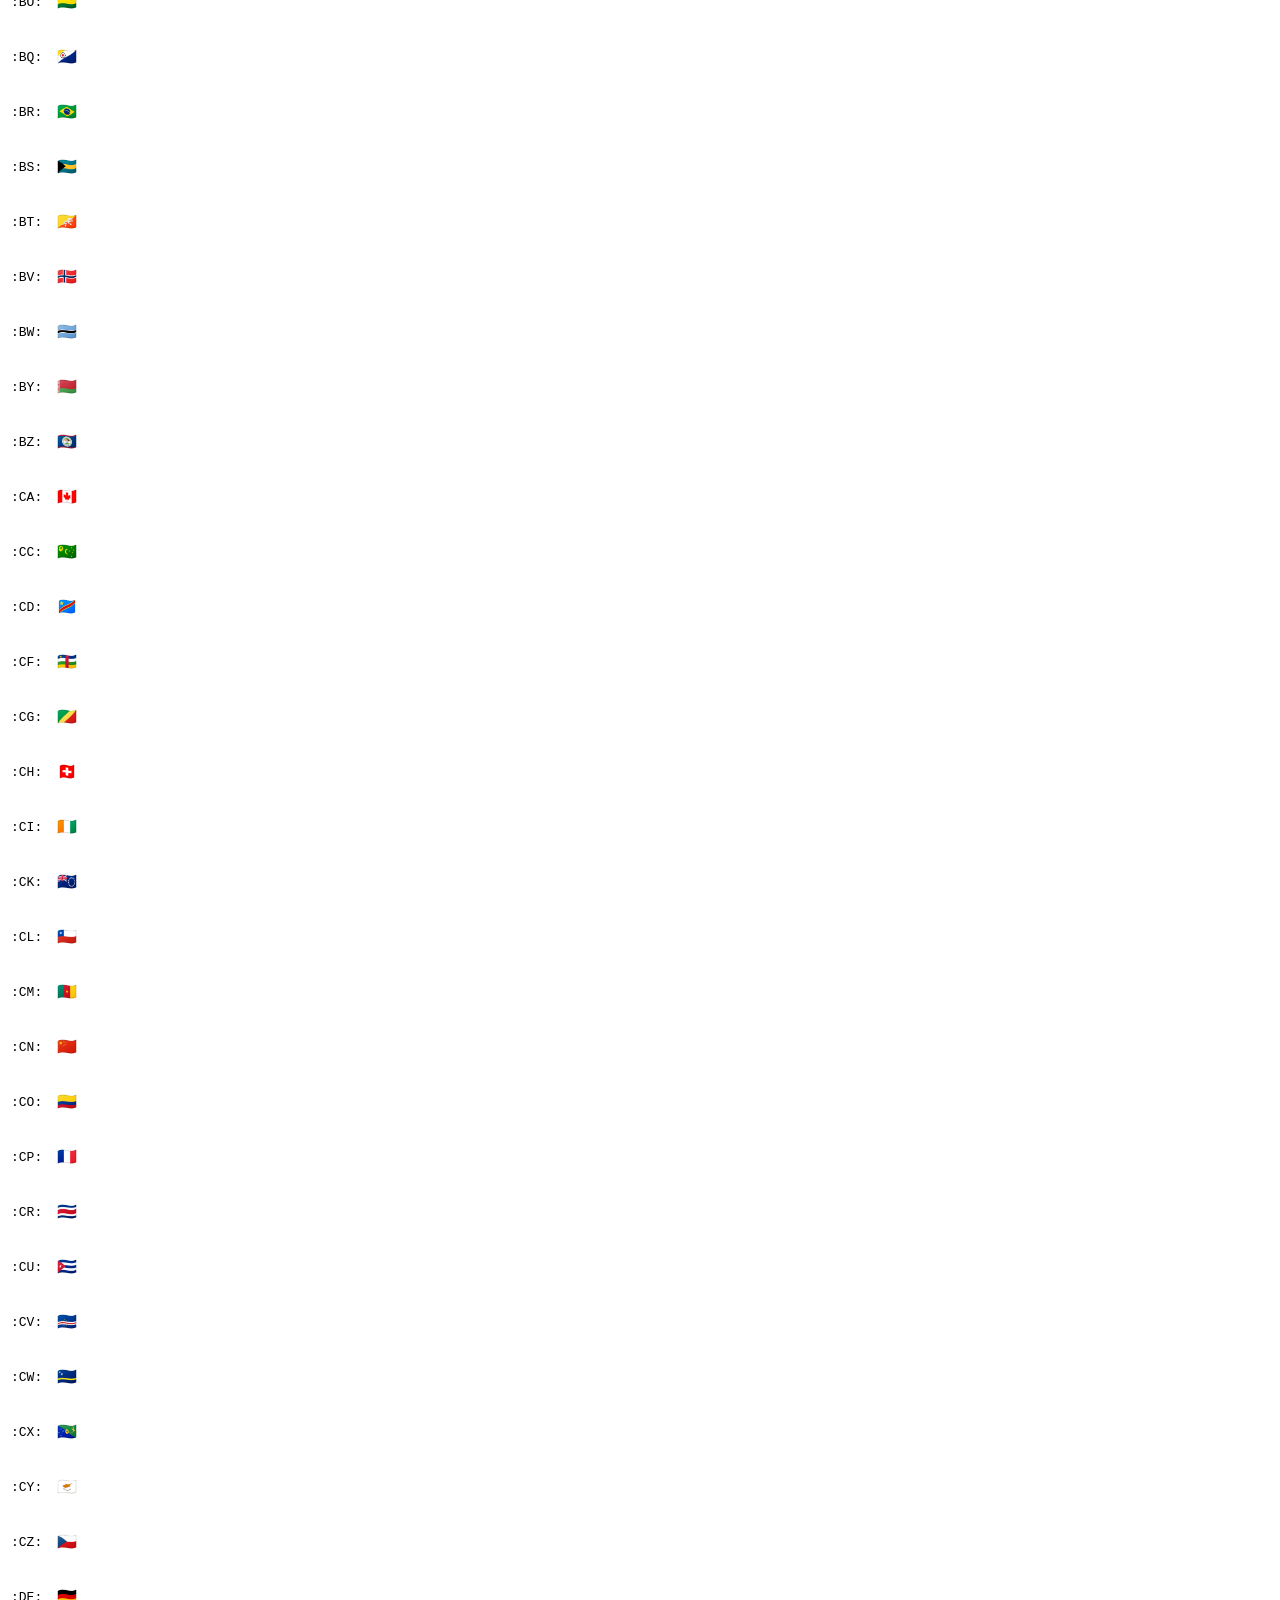
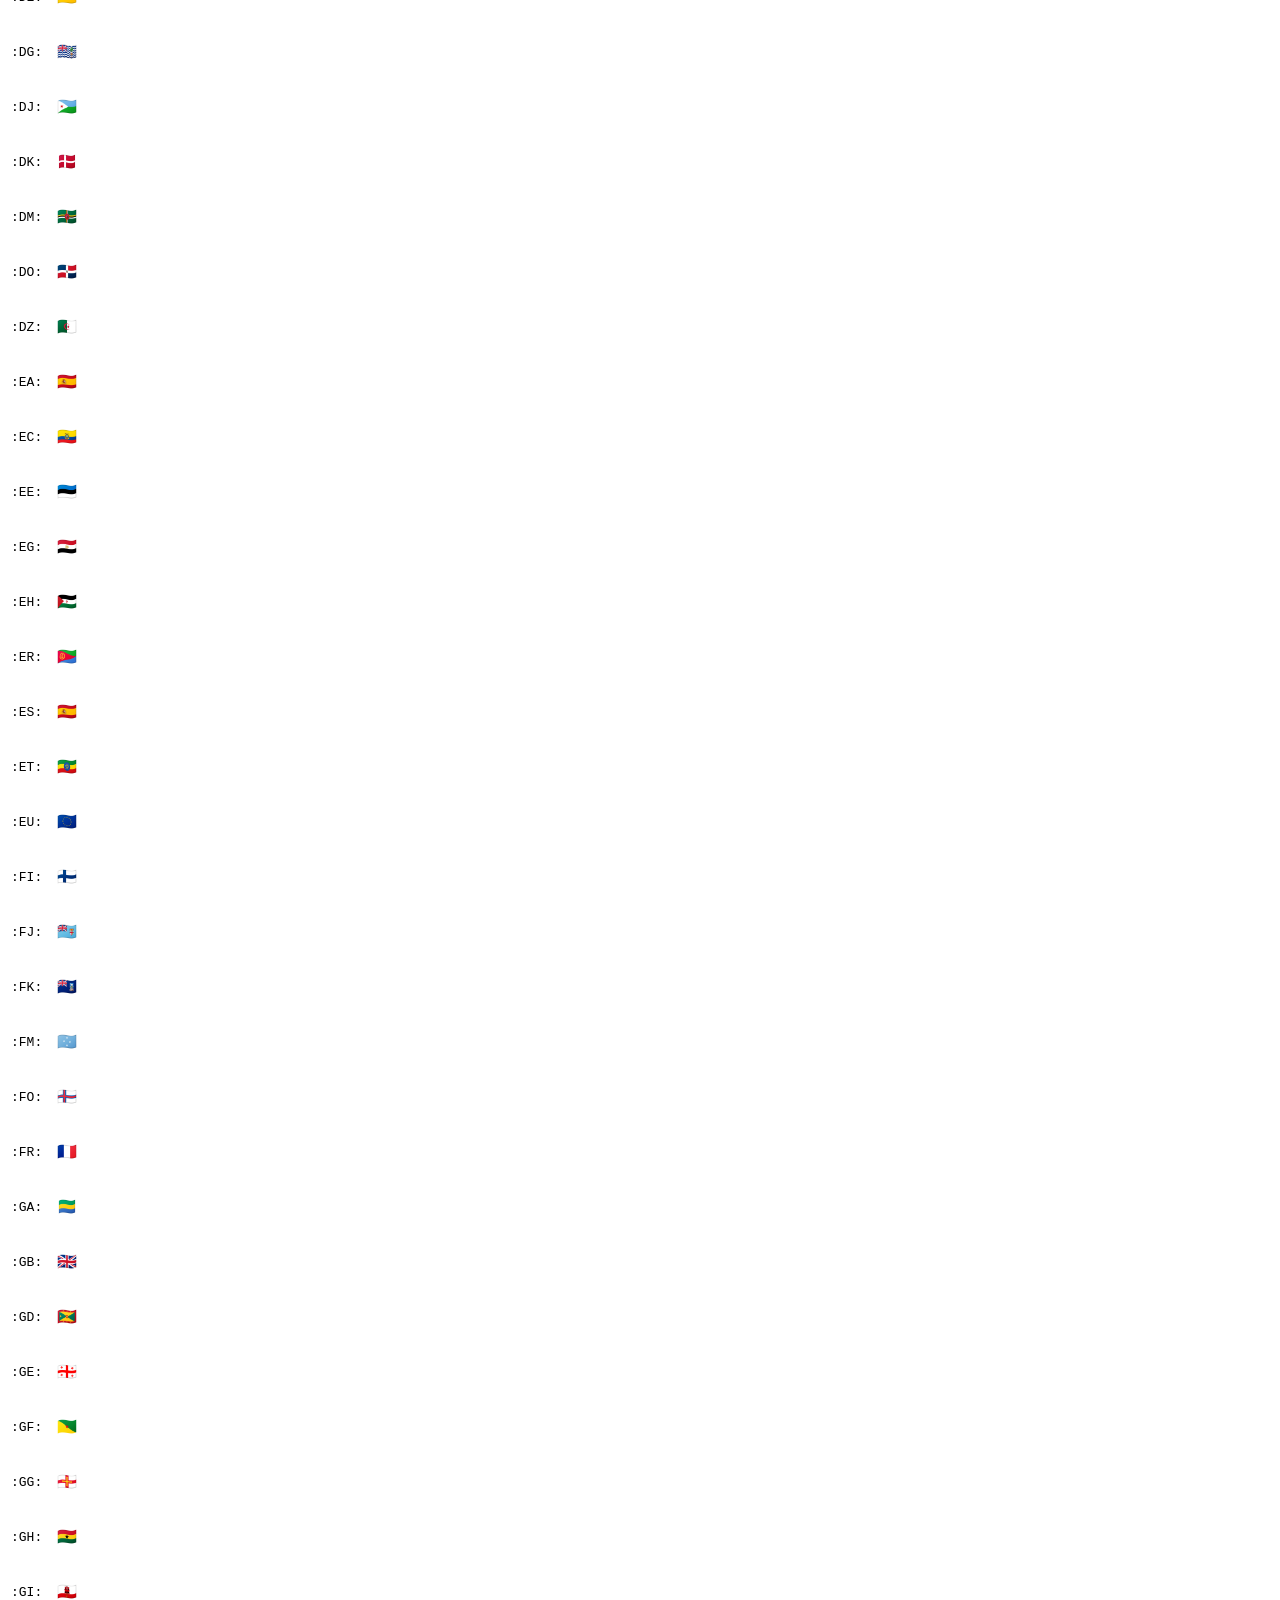
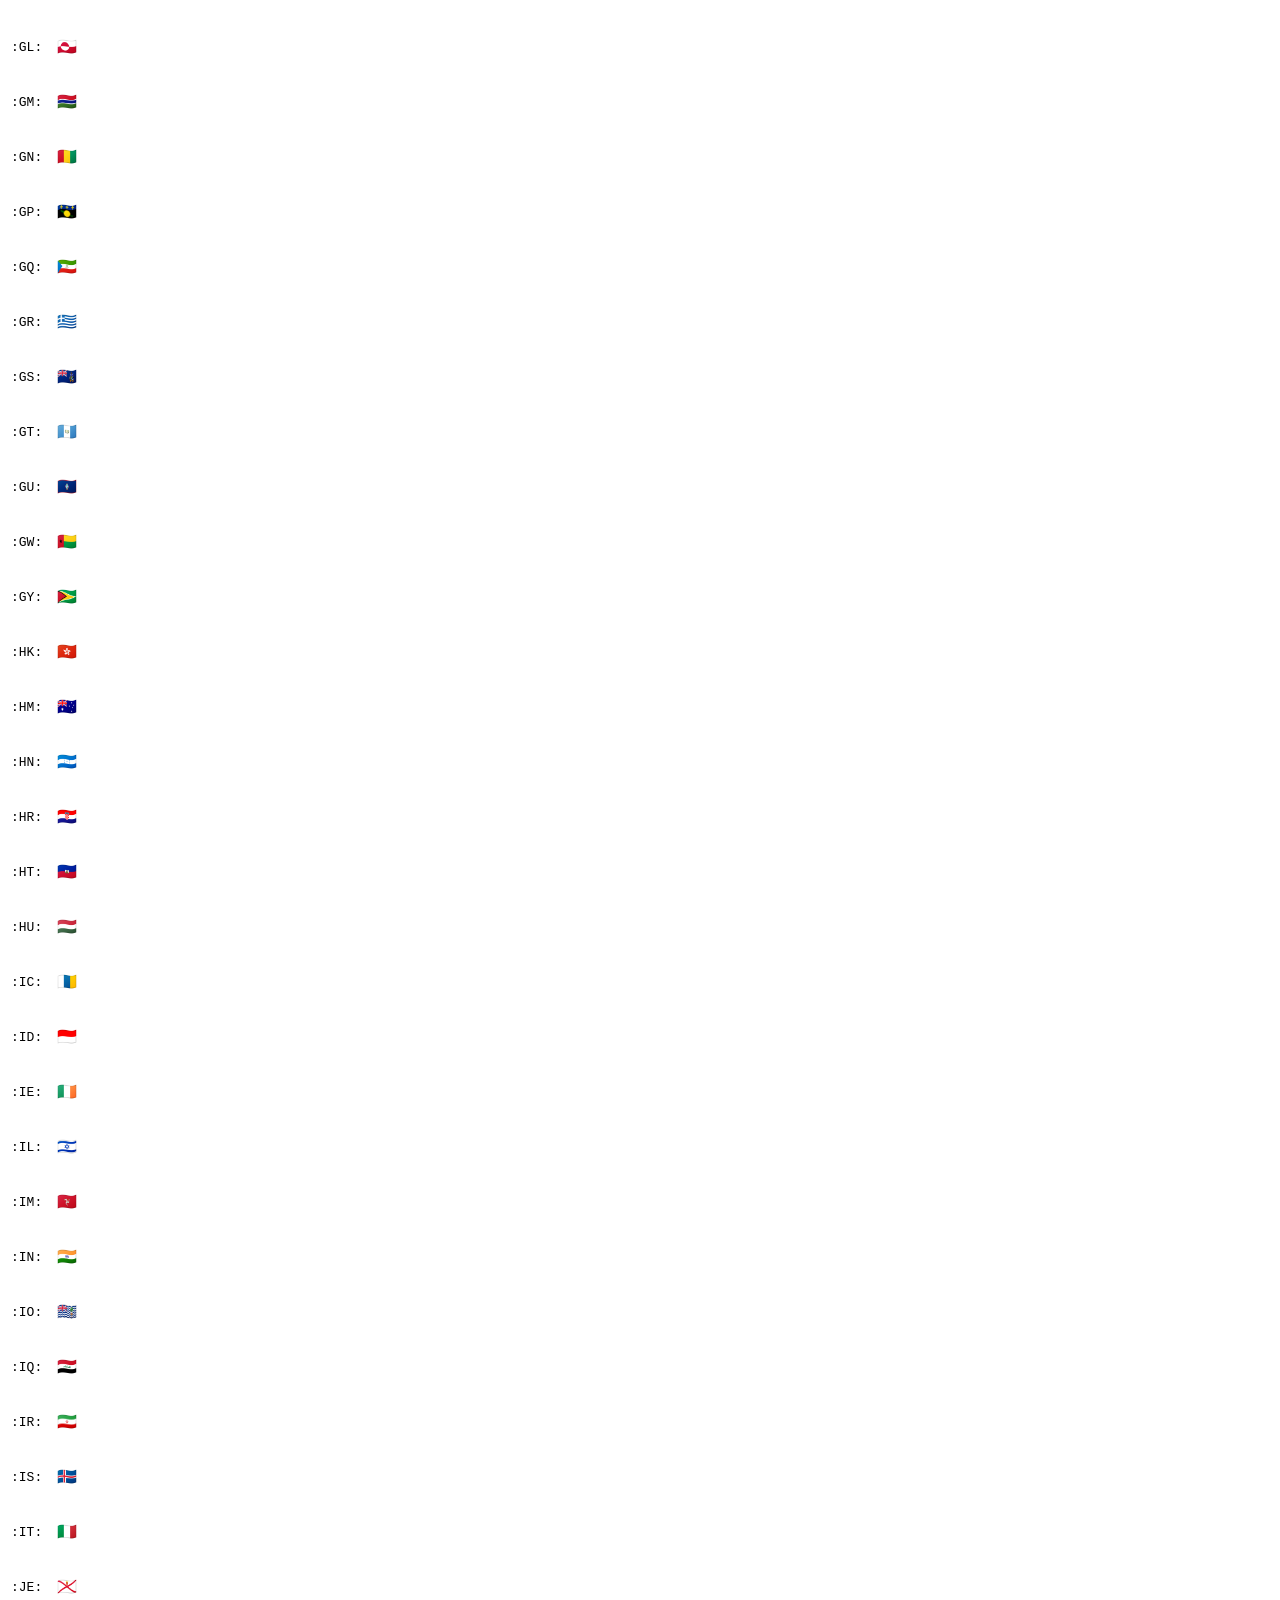
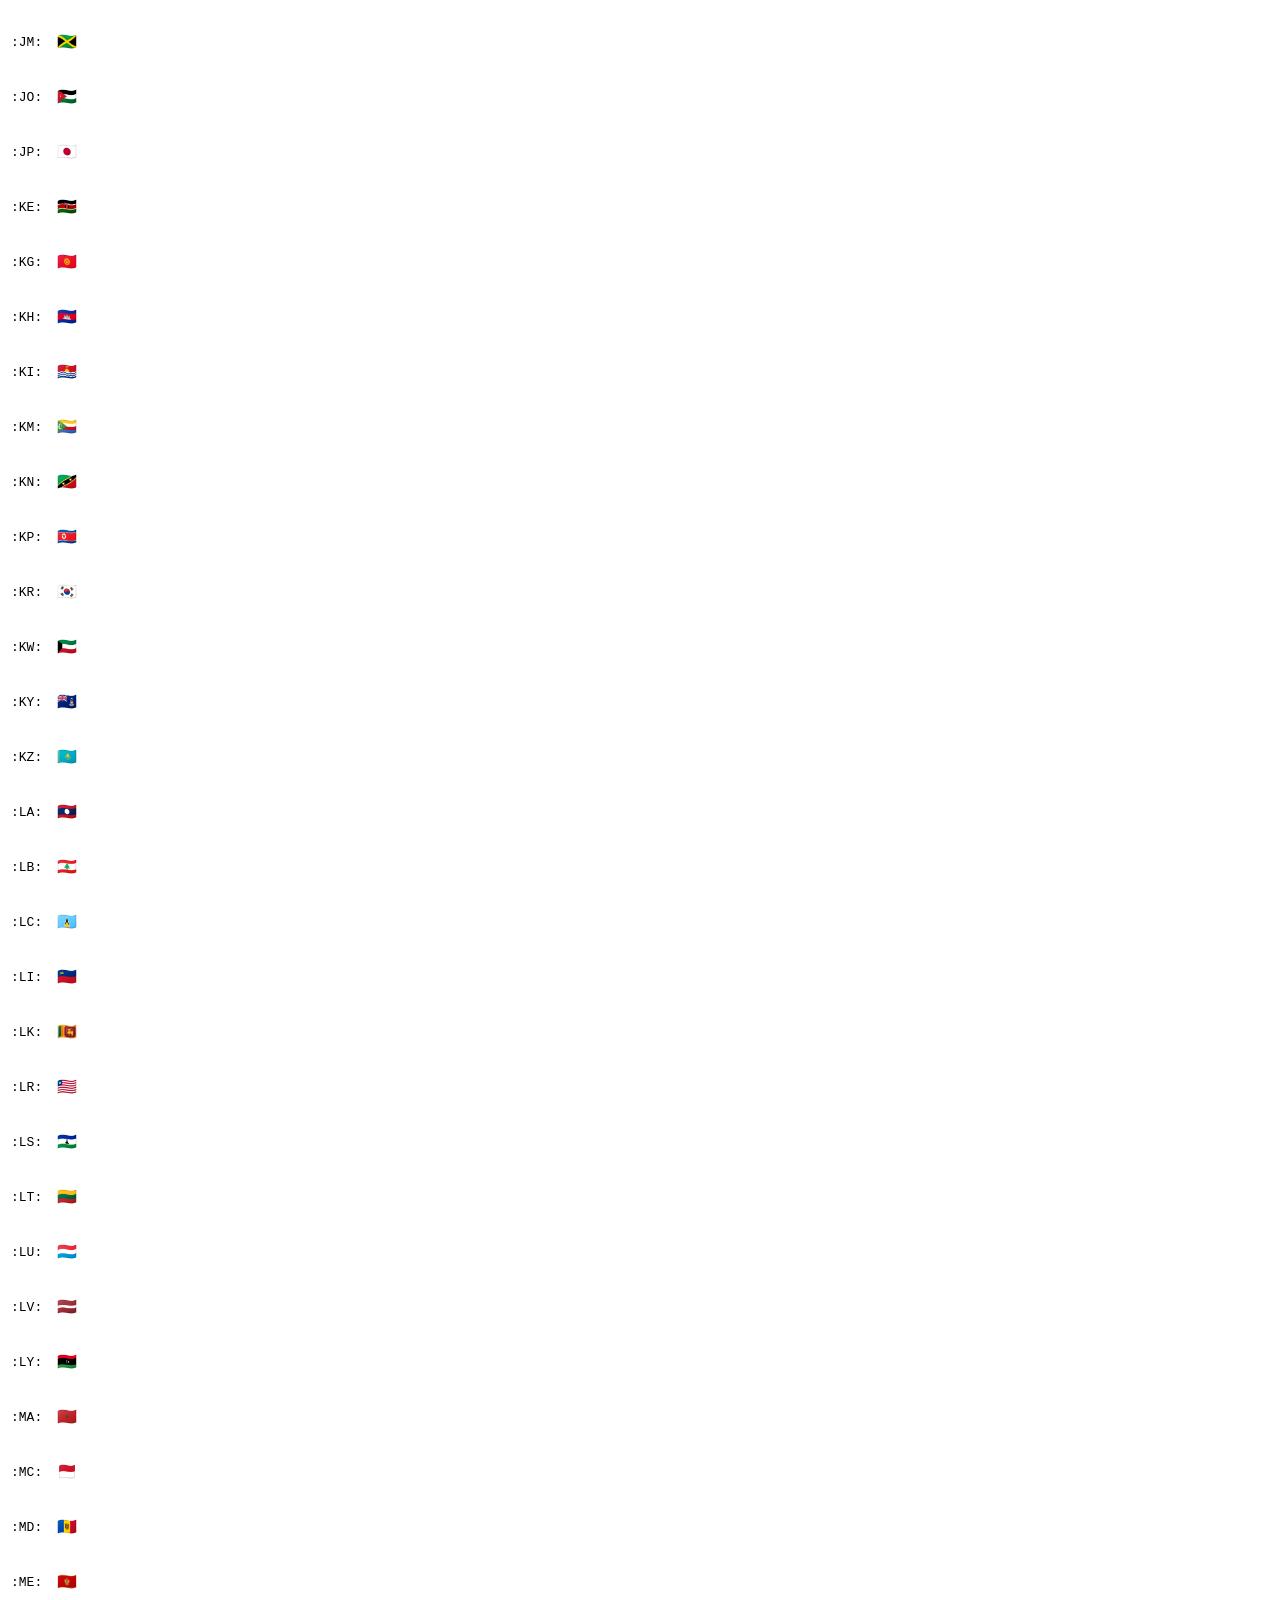
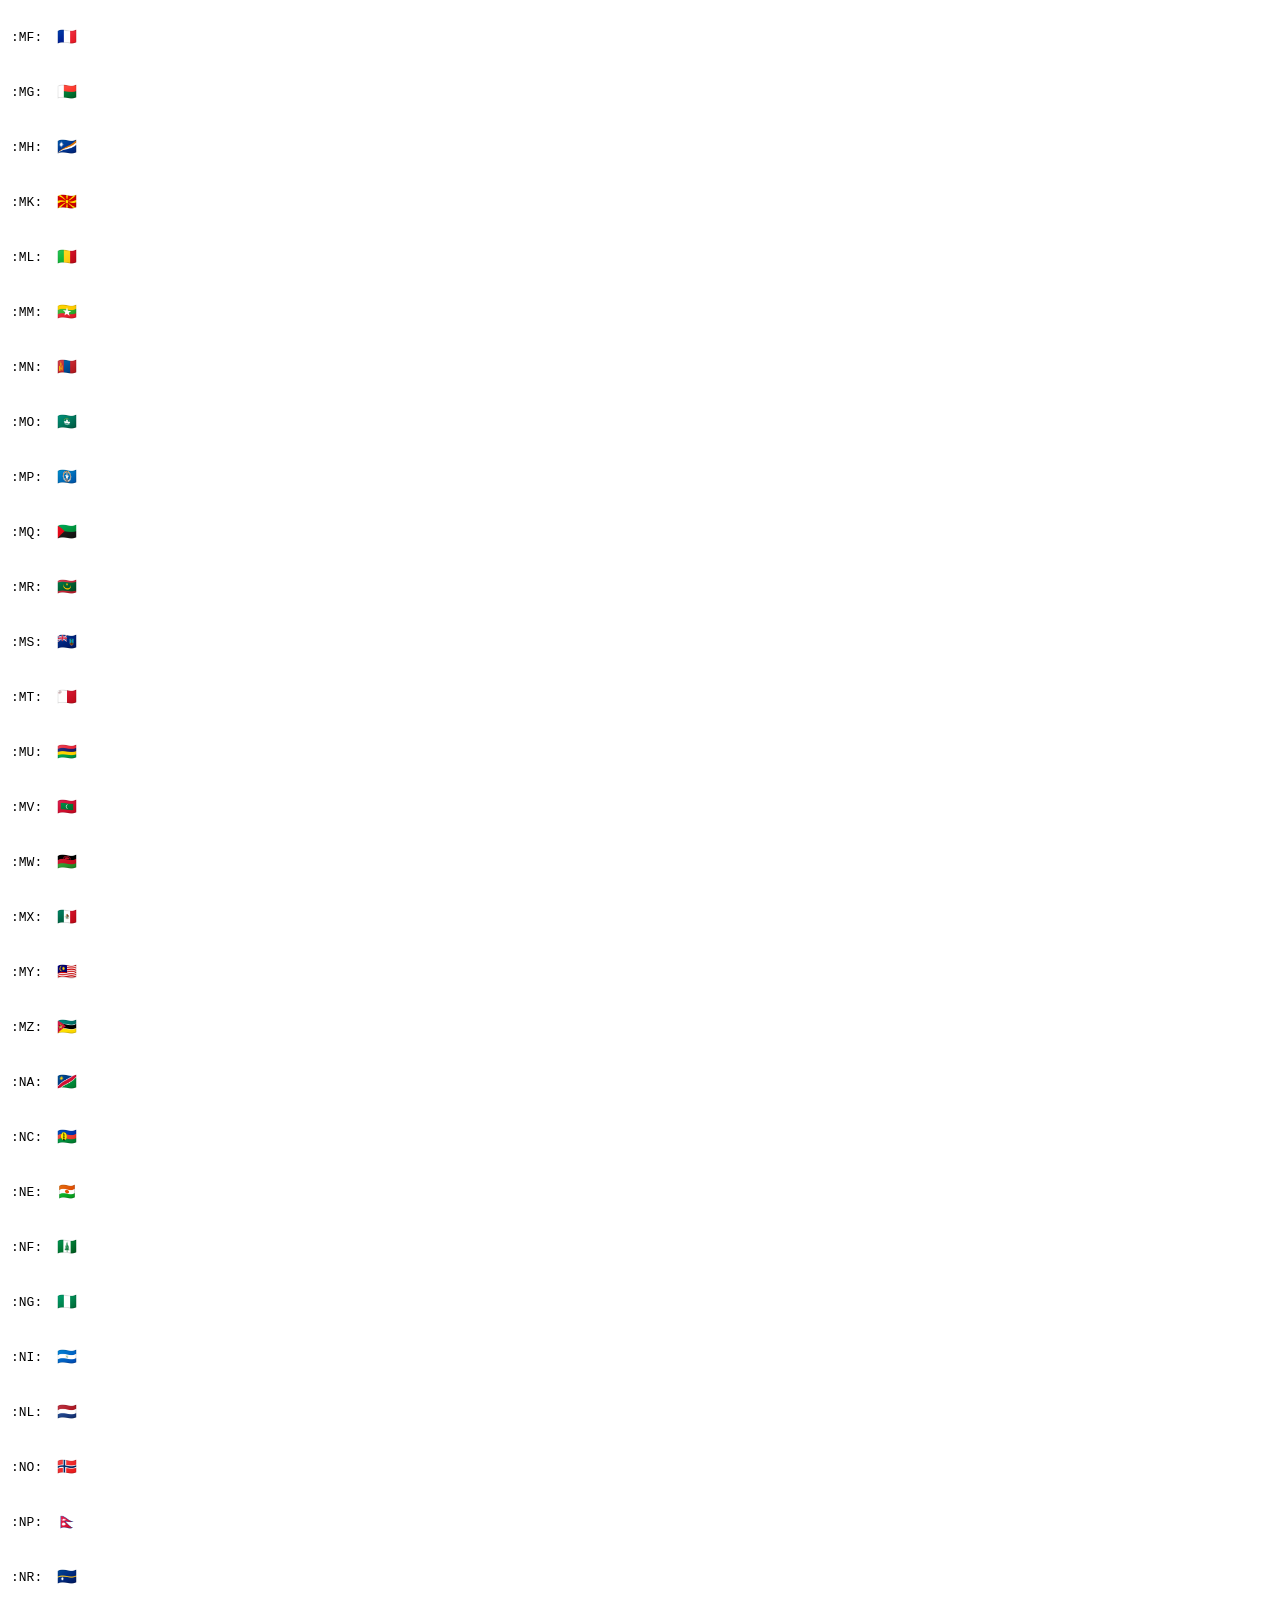
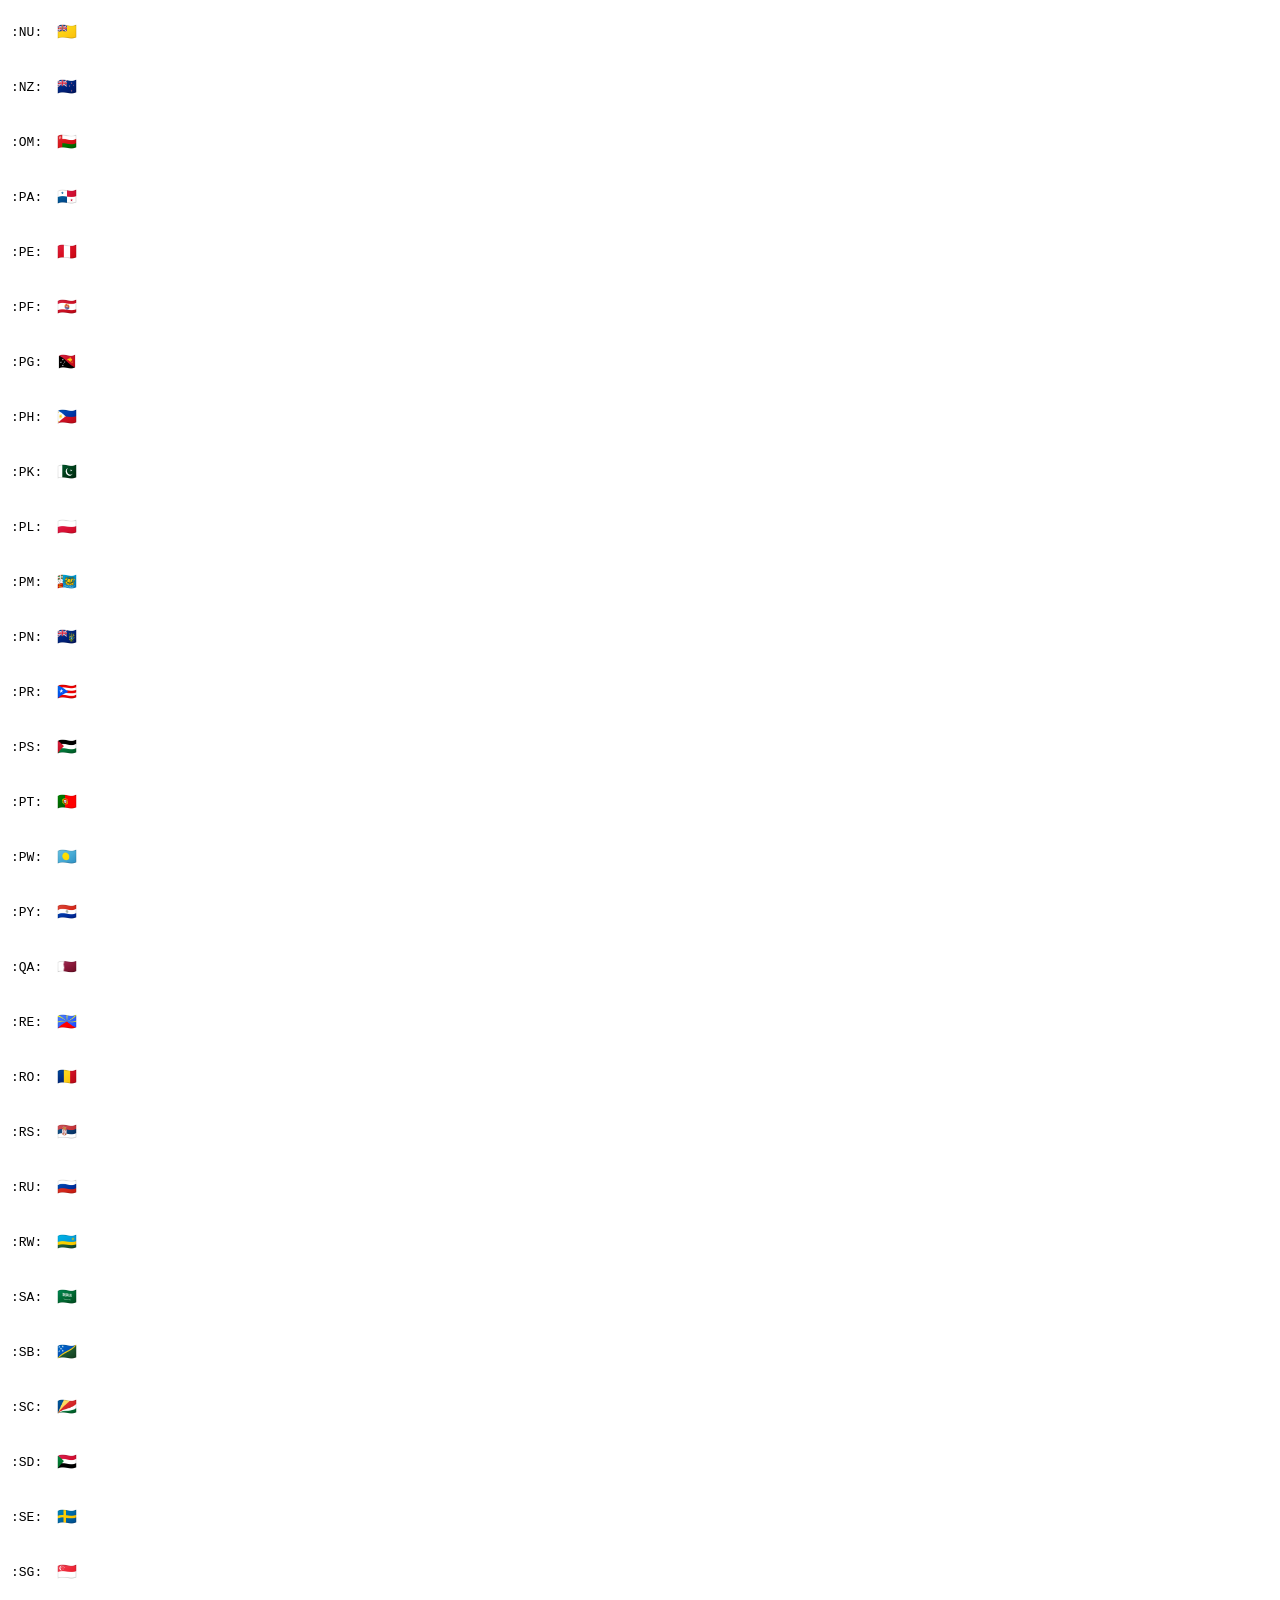
==== commit e93833e3: "Build docs with sphinx" ====
--- a/docs/_build/html/index.html
+++ b/docs/_build/html/index.html
@@ -3,9 +3,9 @@
 <!DOCTYPE html>
 <html class="writer-html5" lang="en" >
 <head>
-  <meta charset="utf-8">
-  
-  <meta name="viewport" content="width=device-width, initial-scale=1.0">
+  <meta charset="utf-8" />
+  
+  <meta name="viewport" content="width=device-width, initial-scale=1.0" />
   
   <title>flag &mdash; flag  documentation</title>
   
@@ -13,10 +13,15 @@
   
   <link rel="stylesheet" href="_static/css/theme.css" type="text/css" />
   <link rel="stylesheet" href="_static/pygments.css" type="text/css" />
-
-  
-  
-  
+  <link rel="stylesheet" href="_static/pygments.css" type="text/css" />
+  <link rel="stylesheet" href="_static/css/theme.css" type="text/css" />
+
+  
+  
+
+  
+  
+
   
 
   
@@ -26,10 +31,10 @@
   
     
       <script type="text/javascript" id="documentation_options" data-url_root="./" src="_static/documentation_options.js"></script>
+        <script data-url_root="./" id="documentation_options" src="_static/documentation_options.js"></script>
         <script src="_static/jquery.js"></script>
         <script src="_static/underscore.js"></script>
         <script src="_static/doctools.js"></script>
-        <script src="_static/language_data.js"></script>
     
     <script type="text/javascript" src="_static/js/theme.js"></script>
 
@@ -49,7 +54,7 @@
           
 
           
-            <a href="#" class="icon icon-home" alt="Documentation Home"> flag
+            <a href="#" class="icon icon-home"> flag
           
 
           
@@ -136,6 +141,8 @@
 
 
 
+
+
 <div role="navigation" aria-label="breadcrumbs navigation">
 
   <ul class="wy-breadcrumbs">
@@ -147,7 +154,7 @@
     
       <li class="wy-breadcrumbs-aside">
         
-            
+          
             <a href="_sources/index.rst.txt" rel="nofollow"> View page source</a>
           
         
@@ -219,8 +226,8 @@
 <div class="section" id="functions">
 <h2>Functions<a class="headerlink" href="#functions" title="Permalink to this headline">¶</a></h2>
 <dl class="py function">
-<dt id="flag.flag">
-<code class="sig-prename descclassname">flag.</code><code class="sig-name descname">flag</code><span class="sig-paren">(</span><em class="sig-param"><span class="n">countrycode</span><span class="p">:</span> <span class="n">str</span></em><span class="sig-paren">)</span> &#x2192; str<a class="reference internal" href="_modules/flag.html#flag"><span class="viewcode-link">[source]</span></a><a class="headerlink" href="#flag.flag" title="Permalink to this definition">¶</a></dt>
+<dt class="sig sig-object py" id="flag.flag">
+<span class="sig-prename descclassname"><span class="pre">flag.</span></span><span class="sig-name descname"><span class="pre">flag</span></span><span class="sig-paren">(</span><em class="sig-param"><span class="n"><span class="pre">countrycode</span></span><span class="p"><span class="pre">:</span></span> <span class="n"><span class="pre">str</span></span></em><span class="sig-paren">)</span> &#x2192; <span class="pre">str</span><a class="reference internal" href="_modules/flag.html#flag"><span class="viewcode-link"><span class="pre">[source]</span></span></a><a class="headerlink" href="#flag.flag" title="Permalink to this definition">¶</a></dt>
 <dd><p>Encodes a single flag to unicode. Two letters are converted to regional
 indicator symbols
 Three or more letters/digits are converted to tag sequences.
@@ -251,8 +258,8 @@
 </dd></dl>
 
 <dl class="py function">
-<dt id="flag.flagize">
-<code class="sig-prename descclassname">flag.</code><code class="sig-name descname">flagize</code><span class="sig-paren">(</span><em class="sig-param"><span class="n">text</span><span class="p">:</span> <span class="n">str</span></em>, <em class="sig-param"><span class="n">subregions</span><span class="p">:</span> <span class="n">bool</span> <span class="o">=</span> <span class="default_value">False</span></em><span class="sig-paren">)</span> &#x2192; str<a class="reference internal" href="_modules/flag.html#flagize"><span class="viewcode-link">[source]</span></a><a class="headerlink" href="#flag.flagize" title="Permalink to this definition">¶</a></dt>
+<dt class="sig sig-object py" id="flag.flagize">
+<span class="sig-prename descclassname"><span class="pre">flag.</span></span><span class="sig-name descname"><span class="pre">flagize</span></span><span class="sig-paren">(</span><em class="sig-param"><span class="n"><span class="pre">text</span></span><span class="p"><span class="pre">:</span></span> <span class="n"><span class="pre">str</span></span></em>, <em class="sig-param"><span class="n"><span class="pre">subregions</span></span><span class="p"><span class="pre">:</span></span> <span class="n"><span class="pre">bool</span></span> <span class="o"><span class="pre">=</span></span> <span class="default_value"><span class="pre">False</span></span></em><span class="sig-paren">)</span> &#x2192; <span class="pre">str</span><a class="reference internal" href="_modules/flag.html#flagize"><span class="viewcode-link"><span class="pre">[source]</span></span></a><a class="headerlink" href="#flag.flagize" title="Permalink to this definition">¶</a></dt>
 <dd><p>Encode flags. Replace all two letter codes <code class="docutils literal notranslate"><span class="pre">:XX:</span></code> with unicode flags
 (emoji flag sequences)</p>
 <dl class="field-list simple">
@@ -274,8 +281,8 @@
 </dd></dl>
 
 <dl class="py function">
-<dt id="flag.dflagize">
-<code class="sig-prename descclassname">flag.</code><code class="sig-name descname">dflagize</code><span class="sig-paren">(</span><em class="sig-param"><span class="n">text</span><span class="p">:</span> <span class="n">str</span></em>, <em class="sig-param"><span class="n">subregions</span><span class="p">:</span> <span class="n">bool</span> <span class="o">=</span> <span class="default_value">False</span></em><span class="sig-paren">)</span> &#x2192; str<a class="reference internal" href="_modules/flag.html#dflagize"><span class="viewcode-link">[source]</span></a><a class="headerlink" href="#flag.dflagize" title="Permalink to this definition">¶</a></dt>
+<dt class="sig sig-object py" id="flag.dflagize">
+<span class="sig-prename descclassname"><span class="pre">flag.</span></span><span class="sig-name descname"><span class="pre">dflagize</span></span><span class="sig-paren">(</span><em class="sig-param"><span class="n"><span class="pre">text</span></span><span class="p"><span class="pre">:</span></span> <span class="n"><span class="pre">str</span></span></em>, <em class="sig-param"><span class="n"><span class="pre">subregions</span></span><span class="p"><span class="pre">:</span></span> <span class="n"><span class="pre">bool</span></span> <span class="o"><span class="pre">=</span></span> <span class="default_value"><span class="pre">False</span></span></em><span class="sig-paren">)</span> &#x2192; <span class="pre">str</span><a class="reference internal" href="_modules/flag.html#dflagize"><span class="viewcode-link"><span class="pre">[source]</span></span></a><a class="headerlink" href="#flag.dflagize" title="Permalink to this definition">¶</a></dt>
 <dd><p>Decode flags. Replace all unicode country flags (emoji flag sequences)
 in text with ascii two letter code <code class="docutils literal notranslate"><span class="pre">:XX:</span></code></p>
 <dl class="field-list simple">
@@ -297,8 +304,8 @@
 </dd></dl>
 
 <dl class="py function">
-<dt id="flag.flagize_subregional">
-<code class="sig-prename descclassname">flag.</code><code class="sig-name descname">flagize_subregional</code><span class="sig-paren">(</span><em class="sig-param"><span class="n">text</span><span class="p">:</span> <span class="n">str</span></em><span class="sig-paren">)</span> &#x2192; str<a class="reference internal" href="_modules/flag.html#flagize_subregional"><span class="viewcode-link">[source]</span></a><a class="headerlink" href="#flag.flagize_subregional" title="Permalink to this definition">¶</a></dt>
+<dt class="sig sig-object py" id="flag.flagize_subregional">
+<span class="sig-prename descclassname"><span class="pre">flag.</span></span><span class="sig-name descname"><span class="pre">flagize_subregional</span></span><span class="sig-paren">(</span><em class="sig-param"><span class="n"><span class="pre">text</span></span><span class="p"><span class="pre">:</span></span> <span class="n"><span class="pre">str</span></span></em><span class="sig-paren">)</span> &#x2192; <span class="pre">str</span><a class="reference internal" href="_modules/flag.html#flagize_subregional"><span class="viewcode-link"><span class="pre">[source]</span></span></a><a class="headerlink" href="#flag.flagize_subregional" title="Permalink to this definition">¶</a></dt>
 <dd><p>Encode subregional/subdivision flags. Replace all regional codes
 <code class="docutils literal notranslate"><span class="pre">:xx-xxx:</span></code> with unicode flags (flag emoji tag sequences)</p>
 <dl class="field-list simple">
@@ -316,8 +323,8 @@
 </dd></dl>
 
 <dl class="py function">
-<dt id="flag.dflagize_subregional">
-<code class="sig-prename descclassname">flag.</code><code class="sig-name descname">dflagize_subregional</code><span class="sig-paren">(</span><em class="sig-param"><span class="n">text</span><span class="p">:</span> <span class="n">str</span></em><span class="sig-paren">)</span> &#x2192; str<a class="reference internal" href="_modules/flag.html#dflagize_subregional"><span class="viewcode-link">[source]</span></a><a class="headerlink" href="#flag.dflagize_subregional" title="Permalink to this definition">¶</a></dt>
+<dt class="sig sig-object py" id="flag.dflagize_subregional">
+<span class="sig-prename descclassname"><span class="pre">flag.</span></span><span class="sig-name descname"><span class="pre">dflagize_subregional</span></span><span class="sig-paren">(</span><em class="sig-param"><span class="n"><span class="pre">text</span></span><span class="p"><span class="pre">:</span></span> <span class="n"><span class="pre">str</span></span></em><span class="sig-paren">)</span> &#x2192; <span class="pre">str</span><a class="reference internal" href="_modules/flag.html#dflagize_subregional"><span class="viewcode-link"><span class="pre">[source]</span></span></a><a class="headerlink" href="#flag.dflagize_subregional" title="Permalink to this definition">¶</a></dt>
 <dd><p>Decode subregional/subdivision flags. Replace all unicode regional
 flags (flag emoji tag sequences) in text with their ascii
 code <code class="docutils literal notranslate"><span class="pre">:xx-xxx:</span></code></p>
@@ -336,13 +343,13 @@
 </dd></dl>
 
 <dl class="py class">
-<dt id="flag.Flag">
-<em class="property">class </em><code class="sig-prename descclassname">flag.</code><code class="sig-name descname">Flag</code><span class="sig-paren">(</span><em class="sig-param"><span class="n">prefix_str</span><span class="p">:</span> <span class="n">str</span> <span class="o">=</span> <span class="default_value">':'</span></em>, <em class="sig-param"><span class="n">suffix_str</span><span class="p">:</span> <span class="n">str</span> <span class="o">=</span> <span class="default_value">':'</span></em>, <em class="sig-param"><span class="n">warn</span><span class="p">:</span> <span class="n">bool</span> <span class="o">=</span> <span class="default_value">True</span></em><span class="sig-paren">)</span><a class="reference internal" href="_modules/flag.html#Flag"><span class="viewcode-link">[source]</span></a><a class="headerlink" href="#flag.Flag" title="Permalink to this definition">¶</a></dt>
+<dt class="sig sig-object py" id="flag.Flag">
+<em class="property"><span class="pre">class</span> </em><span class="sig-prename descclassname"><span class="pre">flag.</span></span><span class="sig-name descname"><span class="pre">Flag</span></span><span class="sig-paren">(</span><em class="sig-param"><span class="n"><span class="pre">prefix_str</span></span><span class="p"><span class="pre">:</span></span> <span class="n"><span class="pre">str</span></span> <span class="o"><span class="pre">=</span></span> <span class="default_value"><span class="pre">':'</span></span></em>, <em class="sig-param"><span class="n"><span class="pre">suffix_str</span></span><span class="p"><span class="pre">:</span></span> <span class="n"><span class="pre">str</span></span> <span class="o"><span class="pre">=</span></span> <span class="default_value"><span class="pre">':'</span></span></em>, <em class="sig-param"><span class="n"><span class="pre">warn</span></span><span class="p"><span class="pre">:</span></span> <span class="n"><span class="pre">bool</span></span> <span class="o"><span class="pre">=</span></span> <span class="default_value"><span class="pre">True</span></span></em><span class="sig-paren">)</span><a class="reference internal" href="_modules/flag.html#Flag"><span class="viewcode-link"><span class="pre">[source]</span></span></a><a class="headerlink" href="#flag.Flag" title="Permalink to this definition">¶</a></dt>
 <dd><p>Use this class if you want a different prefix and suffix instead
 of colons. Offers the same methods as the module.</p>
 <dl class="py method">
-<dt id="flag.Flag.__init__">
-<code class="sig-name descname">__init__</code><span class="sig-paren">(</span><em class="sig-param"><span class="n">prefix_str</span><span class="p">:</span> <span class="n">str</span> <span class="o">=</span> <span class="default_value">':'</span></em>, <em class="sig-param"><span class="n">suffix_str</span><span class="p">:</span> <span class="n">str</span> <span class="o">=</span> <span class="default_value">':'</span></em>, <em class="sig-param"><span class="n">warn</span><span class="p">:</span> <span class="n">bool</span> <span class="o">=</span> <span class="default_value">True</span></em><span class="sig-paren">)</span> &#x2192; None<a class="reference internal" href="_modules/flag.html#Flag.__init__"><span class="viewcode-link">[source]</span></a><a class="headerlink" href="#flag.Flag.__init__" title="Permalink to this definition">¶</a></dt>
+<dt class="sig sig-object py" id="flag.Flag.__init__">
+<span class="sig-name descname"><span class="pre">__init__</span></span><span class="sig-paren">(</span><em class="sig-param"><span class="n"><span class="pre">prefix_str</span></span><span class="p"><span class="pre">:</span></span> <span class="n"><span class="pre">str</span></span> <span class="o"><span class="pre">=</span></span> <span class="default_value"><span class="pre">':'</span></span></em>, <em class="sig-param"><span class="n"><span class="pre">suffix_str</span></span><span class="p"><span class="pre">:</span></span> <span class="n"><span class="pre">str</span></span> <span class="o"><span class="pre">=</span></span> <span class="default_value"><span class="pre">':'</span></span></em>, <em class="sig-param"><span class="n"><span class="pre">warn</span></span><span class="p"><span class="pre">:</span></span> <span class="n"><span class="pre">bool</span></span> <span class="o"><span class="pre">=</span></span> <span class="default_value"><span class="pre">True</span></span></em><span class="sig-paren">)</span> &#x2192; <span class="pre">None</span><a class="reference internal" href="_modules/flag.html#Flag.__init__"><span class="viewcode-link"><span class="pre">[source]</span></span></a><a class="headerlink" href="#flag.Flag.__init__" title="Permalink to this definition">¶</a></dt>
 <dd><p>Set a custom prefix and suffix. Instead of <code class="docutils literal notranslate"><span class="pre">:XY:</span></code> it will
 use <code class="docutils literal notranslate"><span class="pre">{prefix}XY{suffix}</span></code>.</p>
 <p>To encode subregional flags, use a suffix that is either longer
@@ -359,8 +366,8 @@
 </dd></dl>
 
 <dl class="py method">
-<dt id="flag.Flag.dflagize">
-<code class="sig-name descname">dflagize</code><span class="sig-paren">(</span><em class="sig-param"><span class="n">text</span><span class="p">:</span> <span class="n">str</span></em>, <em class="sig-param"><span class="n">subregions</span><span class="p">:</span> <span class="n">bool</span> <span class="o">=</span> <span class="default_value">False</span></em><span class="sig-paren">)</span> &#x2192; str<a class="reference internal" href="_modules/flag.html#Flag.dflagize"><span class="viewcode-link">[source]</span></a><a class="headerlink" href="#flag.Flag.dflagize" title="Permalink to this definition">¶</a></dt>
+<dt class="sig sig-object py" id="flag.Flag.dflagize">
+<span class="sig-name descname"><span class="pre">dflagize</span></span><span class="sig-paren">(</span><em class="sig-param"><span class="n"><span class="pre">text</span></span><span class="p"><span class="pre">:</span></span> <span class="n"><span class="pre">str</span></span></em>, <em class="sig-param"><span class="n"><span class="pre">subregions</span></span><span class="p"><span class="pre">:</span></span> <span class="n"><span class="pre">bool</span></span> <span class="o"><span class="pre">=</span></span> <span class="default_value"><span class="pre">False</span></span></em><span class="sig-paren">)</span> &#x2192; <span class="pre">str</span><a class="reference internal" href="_modules/flag.html#Flag.dflagize"><span class="viewcode-link"><span class="pre">[source]</span></span></a><a class="headerlink" href="#flag.Flag.dflagize" title="Permalink to this definition">¶</a></dt>
 <dd><p>Decode flags. Replace all unicode country flags (emoji flag
 sequences) in text with ascii two letter code <code class="docutils literal notranslate"><span class="pre">{prefix}XX{suffix}</span></code></p>
 <dl class="field-list simple">
@@ -382,8 +389,8 @@
 </dd></dl>
 
 <dl class="py method">
-<dt id="flag.Flag.dflagize_subregional">
-<code class="sig-name descname">dflagize_subregional</code><span class="sig-paren">(</span><em class="sig-param"><span class="n">text</span><span class="p">:</span> <span class="n">str</span></em><span class="sig-paren">)</span> &#x2192; str<a class="reference internal" href="_modules/flag.html#Flag.dflagize_subregional"><span class="viewcode-link">[source]</span></a><a class="headerlink" href="#flag.Flag.dflagize_subregional" title="Permalink to this definition">¶</a></dt>
+<dt class="sig sig-object py" id="flag.Flag.dflagize_subregional">
+<span class="sig-name descname"><span class="pre">dflagize_subregional</span></span><span class="sig-paren">(</span><em class="sig-param"><span class="n"><span class="pre">text</span></span><span class="p"><span class="pre">:</span></span> <span class="n"><span class="pre">str</span></span></em><span class="sig-paren">)</span> &#x2192; <span class="pre">str</span><a class="reference internal" href="_modules/flag.html#Flag.dflagize_subregional"><span class="viewcode-link"><span class="pre">[source]</span></span></a><a class="headerlink" href="#flag.Flag.dflagize_subregional" title="Permalink to this definition">¶</a></dt>
 <dd><p>Decode subregional/subdivision flags. Replace all unicode regional
 flags (flag emoji tag sequences) in text with their ascii
 code <code class="docutils literal notranslate"><span class="pre">{prefix}xx-xxx{suffix}</span></code></p>
@@ -402,8 +409,8 @@
 </dd></dl>
 
 <dl class="py method">
-<dt id="flag.Flag.flagize">
-<code class="sig-name descname">flagize</code><span class="sig-paren">(</span><em class="sig-param"><span class="n">text</span><span class="p">:</span> <span class="n">str</span></em>, <em class="sig-param"><span class="n">subregions</span><span class="p">:</span> <span class="n">bool</span> <span class="o">=</span> <span class="default_value">False</span></em><span class="sig-paren">)</span> &#x2192; str<a class="reference internal" href="_modules/flag.html#Flag.flagize"><span class="viewcode-link">[source]</span></a><a class="headerlink" href="#flag.Flag.flagize" title="Permalink to this definition">¶</a></dt>
+<dt class="sig sig-object py" id="flag.Flag.flagize">
+<span class="sig-name descname"><span class="pre">flagize</span></span><span class="sig-paren">(</span><em class="sig-param"><span class="n"><span class="pre">text</span></span><span class="p"><span class="pre">:</span></span> <span class="n"><span class="pre">str</span></span></em>, <em class="sig-param"><span class="n"><span class="pre">subregions</span></span><span class="p"><span class="pre">:</span></span> <span class="n"><span class="pre">bool</span></span> <span class="o"><span class="pre">=</span></span> <span class="default_value"><span class="pre">False</span></span></em><span class="sig-paren">)</span> &#x2192; <span class="pre">str</span><a class="reference internal" href="_modules/flag.html#Flag.flagize"><span class="viewcode-link"><span class="pre">[source]</span></span></a><a class="headerlink" href="#flag.Flag.flagize" title="Permalink to this definition">¶</a></dt>
 <dd><p>Encode flags. Replace all two letter codes <code class="docutils literal notranslate"><span class="pre">{prefix}XX{suffix}</span></code> with unicode
 flags (emoji flag sequences)</p>
 <p>For this method the suffix should not contain
@@ -427,8 +434,8 @@
 </dd></dl>
 
 <dl class="py method">
-<dt id="flag.Flag.flagize_subregional">
-<code class="sig-name descname">flagize_subregional</code><span class="sig-paren">(</span><em class="sig-param"><span class="n">text</span><span class="p">:</span> <span class="n">str</span></em><span class="sig-paren">)</span> &#x2192; str<a class="reference internal" href="_modules/flag.html#Flag.flagize_subregional"><span class="viewcode-link">[source]</span></a><a class="headerlink" href="#flag.Flag.flagize_subregional" title="Permalink to this definition">¶</a></dt>
+<dt class="sig sig-object py" id="flag.Flag.flagize_subregional">
+<span class="sig-name descname"><span class="pre">flagize_subregional</span></span><span class="sig-paren">(</span><em class="sig-param"><span class="n"><span class="pre">text</span></span><span class="p"><span class="pre">:</span></span> <span class="n"><span class="pre">str</span></span></em><span class="sig-paren">)</span> &#x2192; <span class="pre">str</span><a class="reference internal" href="_modules/flag.html#Flag.flagize_subregional"><span class="viewcode-link"><span class="pre">[source]</span></span></a><a class="headerlink" href="#flag.Flag.flagize_subregional" title="Permalink to this definition">¶</a></dt>
 <dd><p>Encode subregional/subdivision flags. Replace all regional codes
 <code class="docutils literal notranslate"><span class="pre">{prefix}xx-xxx{suffix}</span></code> with unicode flags (flag emoji tag sequences)</p>
 <p>For this method the suffix should not contain
@@ -1339,7 +1346,6 @@
            
           </div>
           <footer>
-  
 
   <hr/>
 
@@ -1351,14 +1357,13 @@
     
     
     
-    Built with <a href="http://sphinx-doc.org/">Sphinx</a> using a
+    Built with <a href="https://www.sphinx-doc.org/">Sphinx</a> using a
     
-    <a href="https://github.com/rtfd/sphinx_rtd_theme">theme</a>
+    <a href="https://github.com/readthedocs/sphinx_rtd_theme">theme</a>
     
     provided by <a href="https://readthedocs.org">Read the Docs</a>. 
 
 </footer>
-
         </div>
       </div>
 
--- a/docs/_build/html/_static/pygments.css
+++ b/docs/_build/html/_static/pygments.css
@@ -1,7 +1,7 @@
-pre { line-height: 125%; margin: 0; }
-td.linenos pre { color: #000000; background-color: #f0f0f0; padding-left: 5px; padding-right: 5px; }
-span.linenos { color: #000000; background-color: #f0f0f0; padding-left: 5px; padding-right: 5px; }
-td.linenos pre.special { color: #000000; background-color: #ffffc0; padding-left: 5px; padding-right: 5px; }
+pre { line-height: 125%; }
+td.linenos .normal { color: inherit; background-color: transparent; padding-left: 5px; padding-right: 5px; }
+span.linenos { color: inherit; background-color: transparent; padding-left: 5px; padding-right: 5px; }
+td.linenos .special { color: #000000; background-color: #ffffc0; padding-left: 5px; padding-right: 5px; }
 span.linenos.special { color: #000000; background-color: #ffffc0; padding-left: 5px; padding-right: 5px; }
 .highlight .hll { background-color: #ffffcc }
 .highlight { background: #f8f8f8; }
--- a/docs/_build/html/_static/pygments.css
+++ b/docs/_build/html/_static/pygments.css
@@ -1,7 +1,7 @@
-pre { line-height: 125%; margin: 0; }
-td.linenos pre { color: #000000; background-color: #f0f0f0; padding-left: 5px; padding-right: 5px; }
-span.linenos { color: #000000; background-color: #f0f0f0; padding-left: 5px; padding-right: 5px; }
-td.linenos pre.special { color: #000000; background-color: #ffffc0; padding-left: 5px; padding-right: 5px; }
+pre { line-height: 125%; }
+td.linenos .normal { color: inherit; background-color: transparent; padding-left: 5px; padding-right: 5px; }
+span.linenos { color: inherit; background-color: transparent; padding-left: 5px; padding-right: 5px; }
+td.linenos .special { color: #000000; background-color: #ffffc0; padding-left: 5px; padding-right: 5px; }
 span.linenos.special { color: #000000; background-color: #ffffc0; padding-left: 5px; padding-right: 5px; }
 .highlight .hll { background-color: #ffffcc }
 .highlight { background: #f8f8f8; }
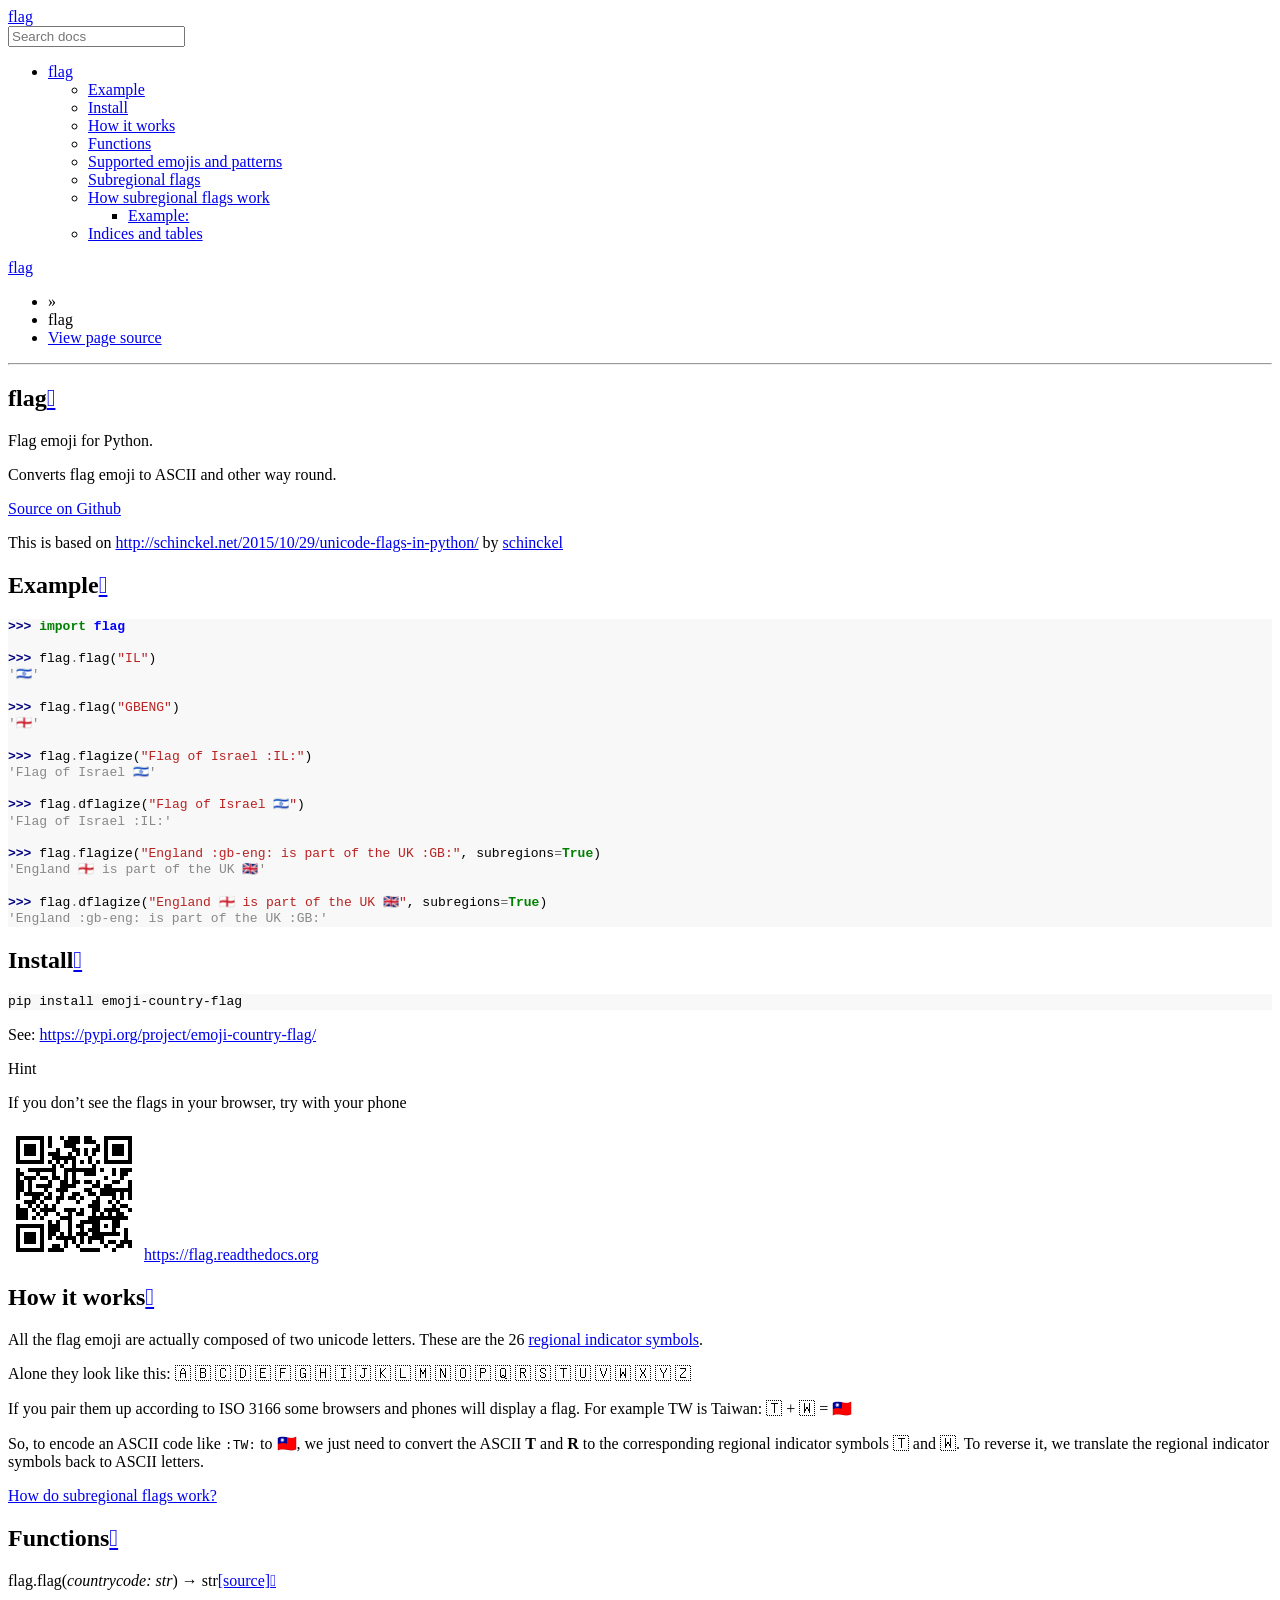
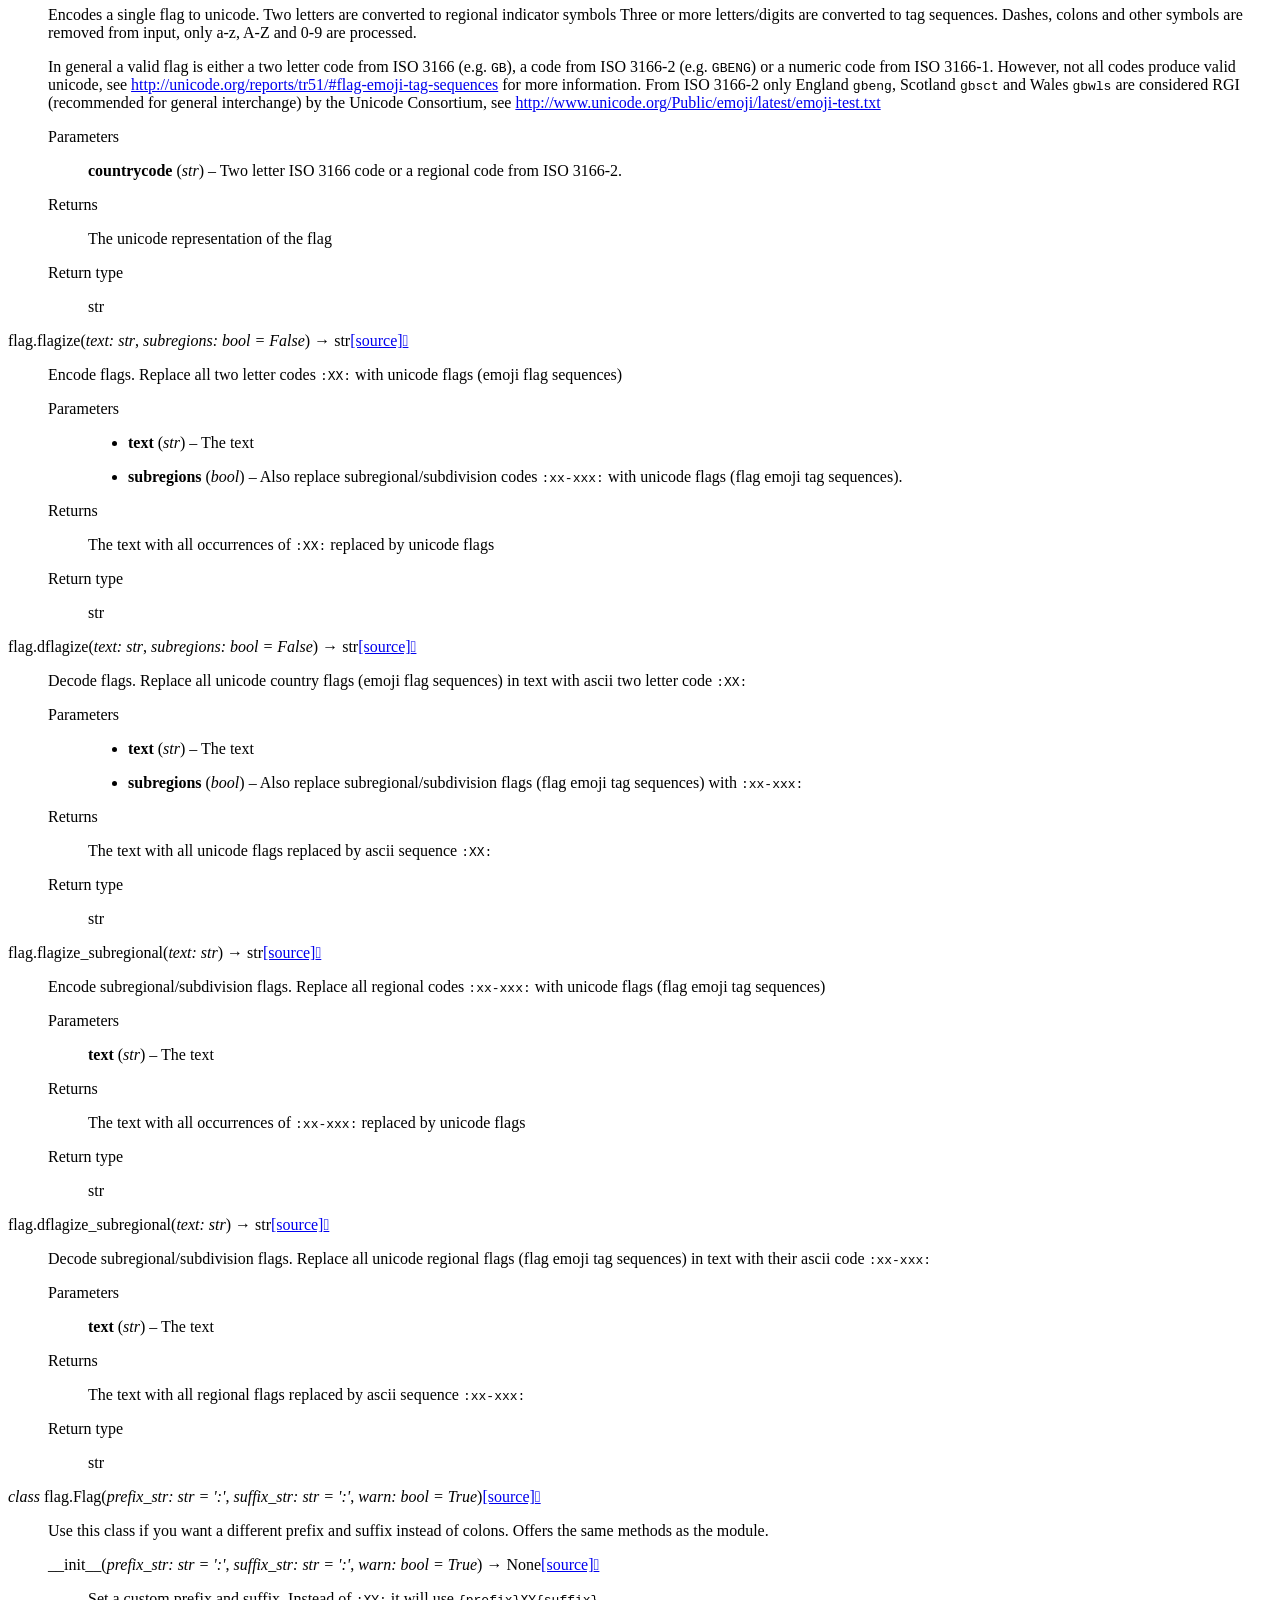
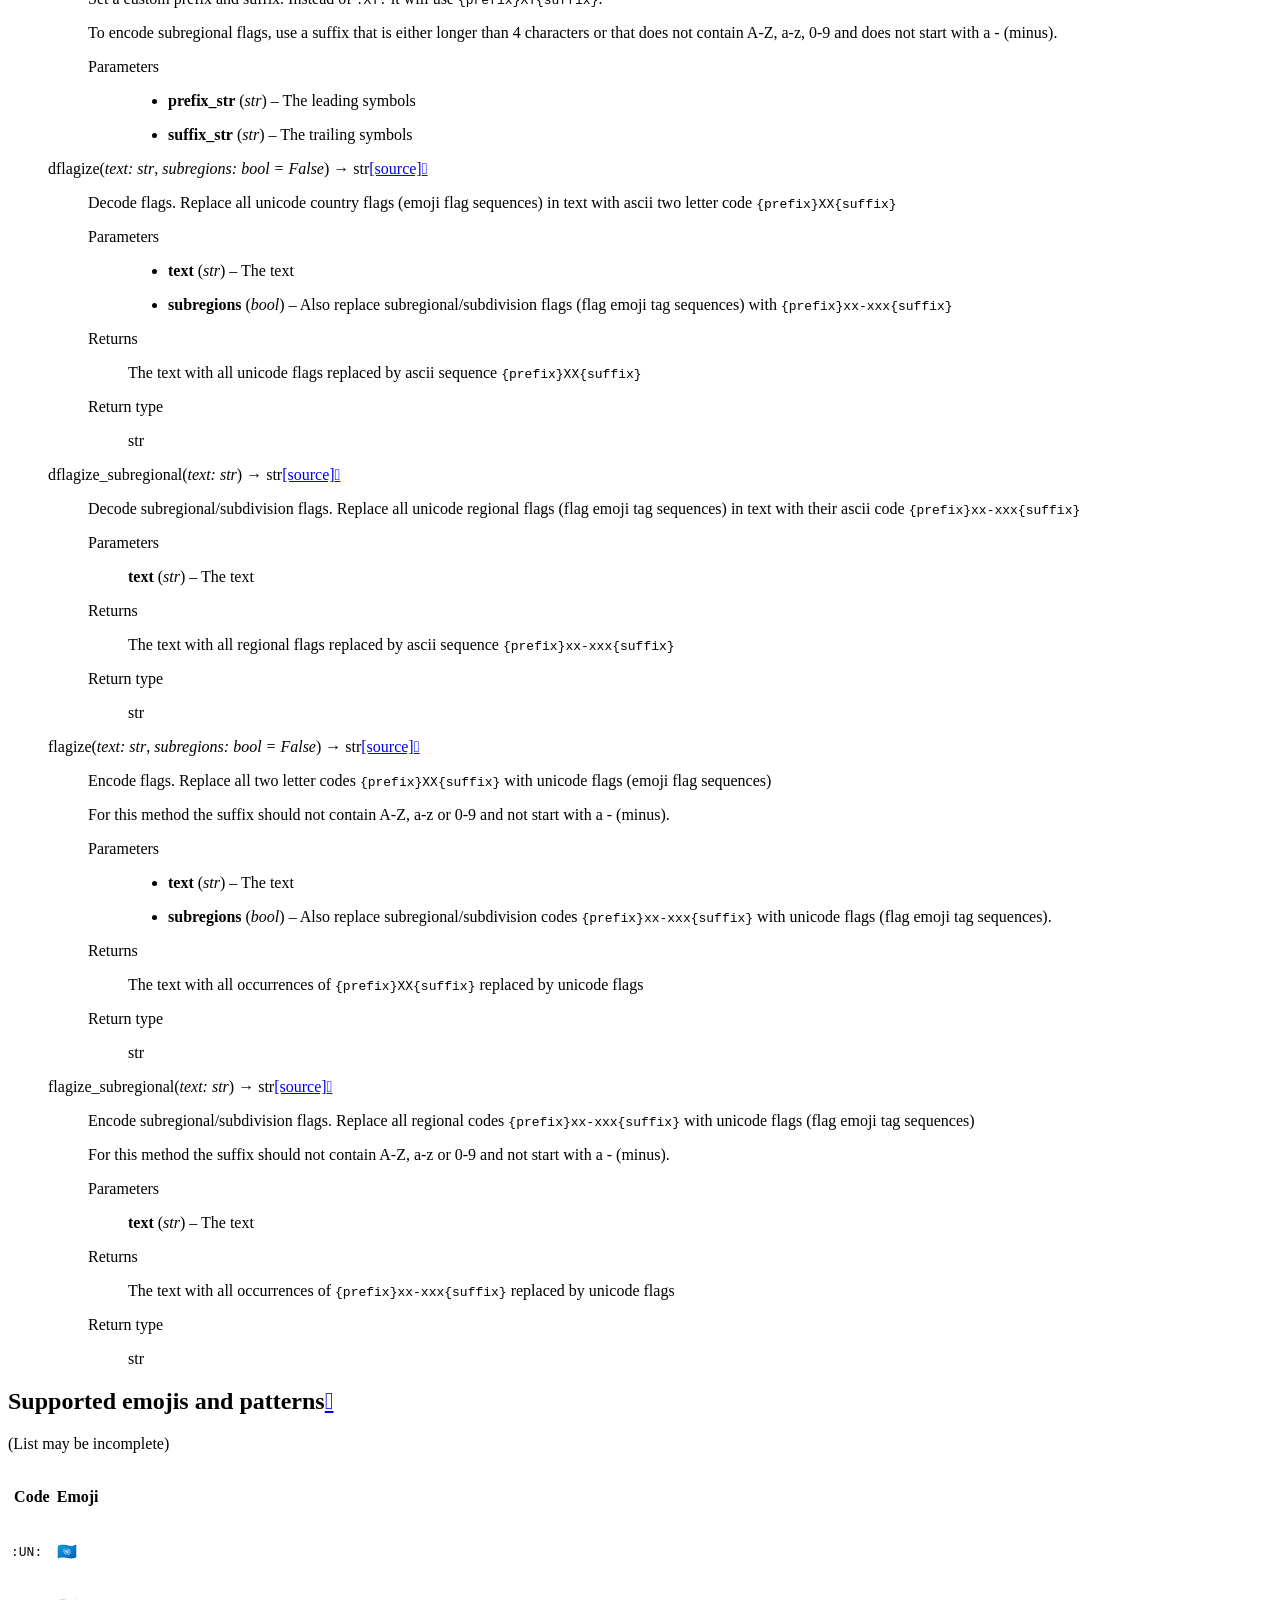
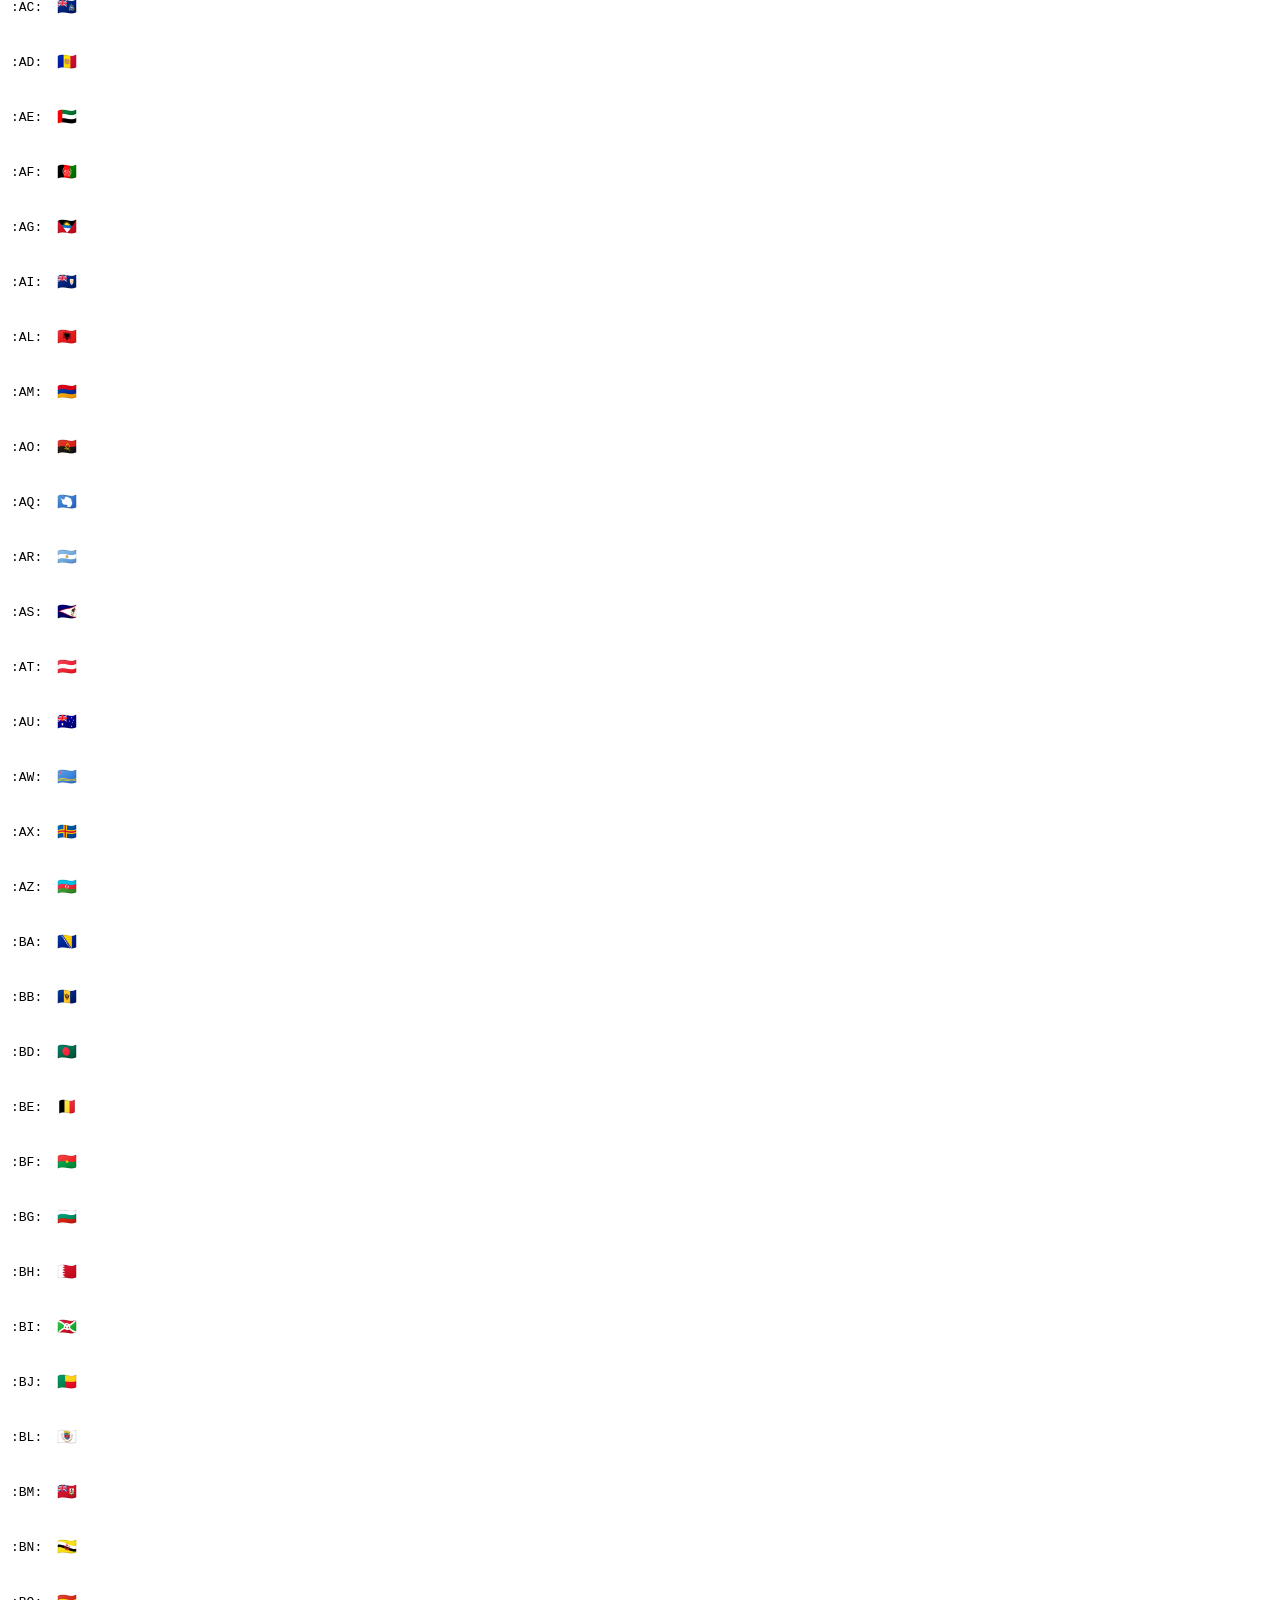
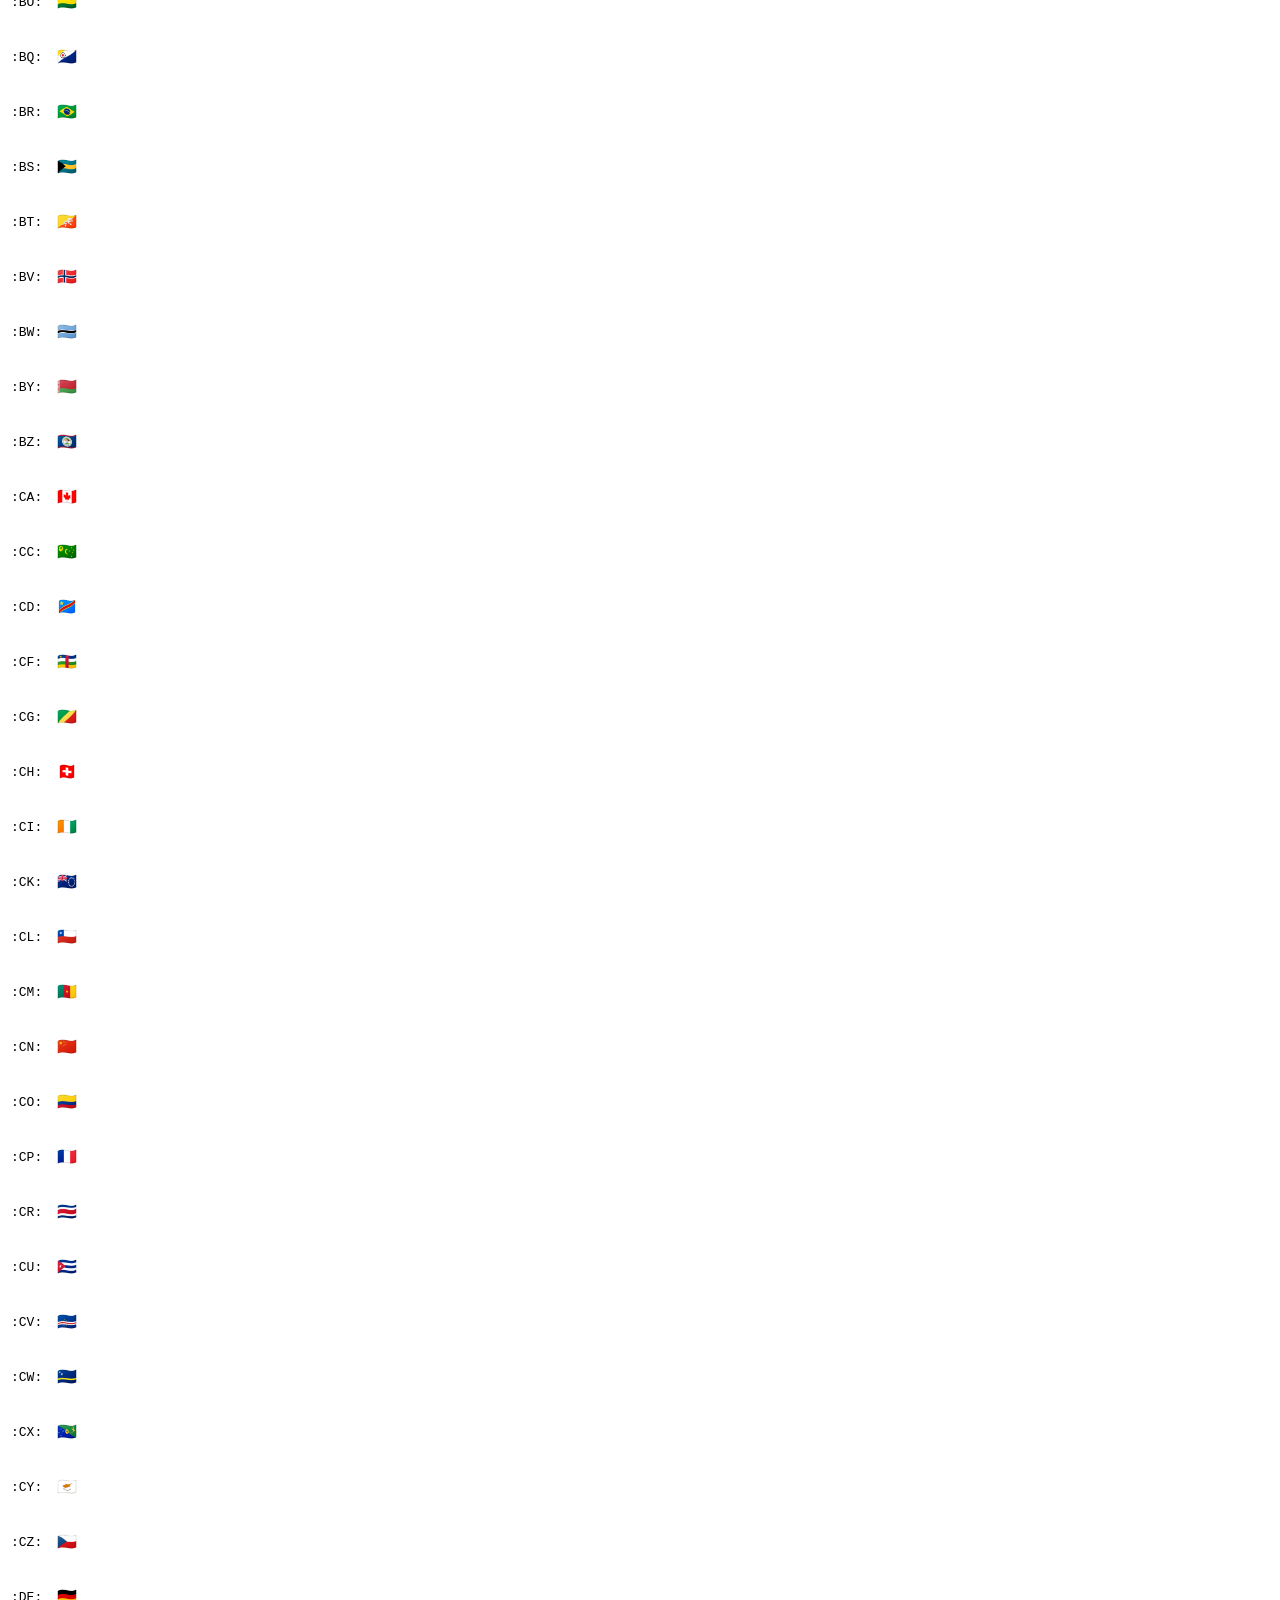
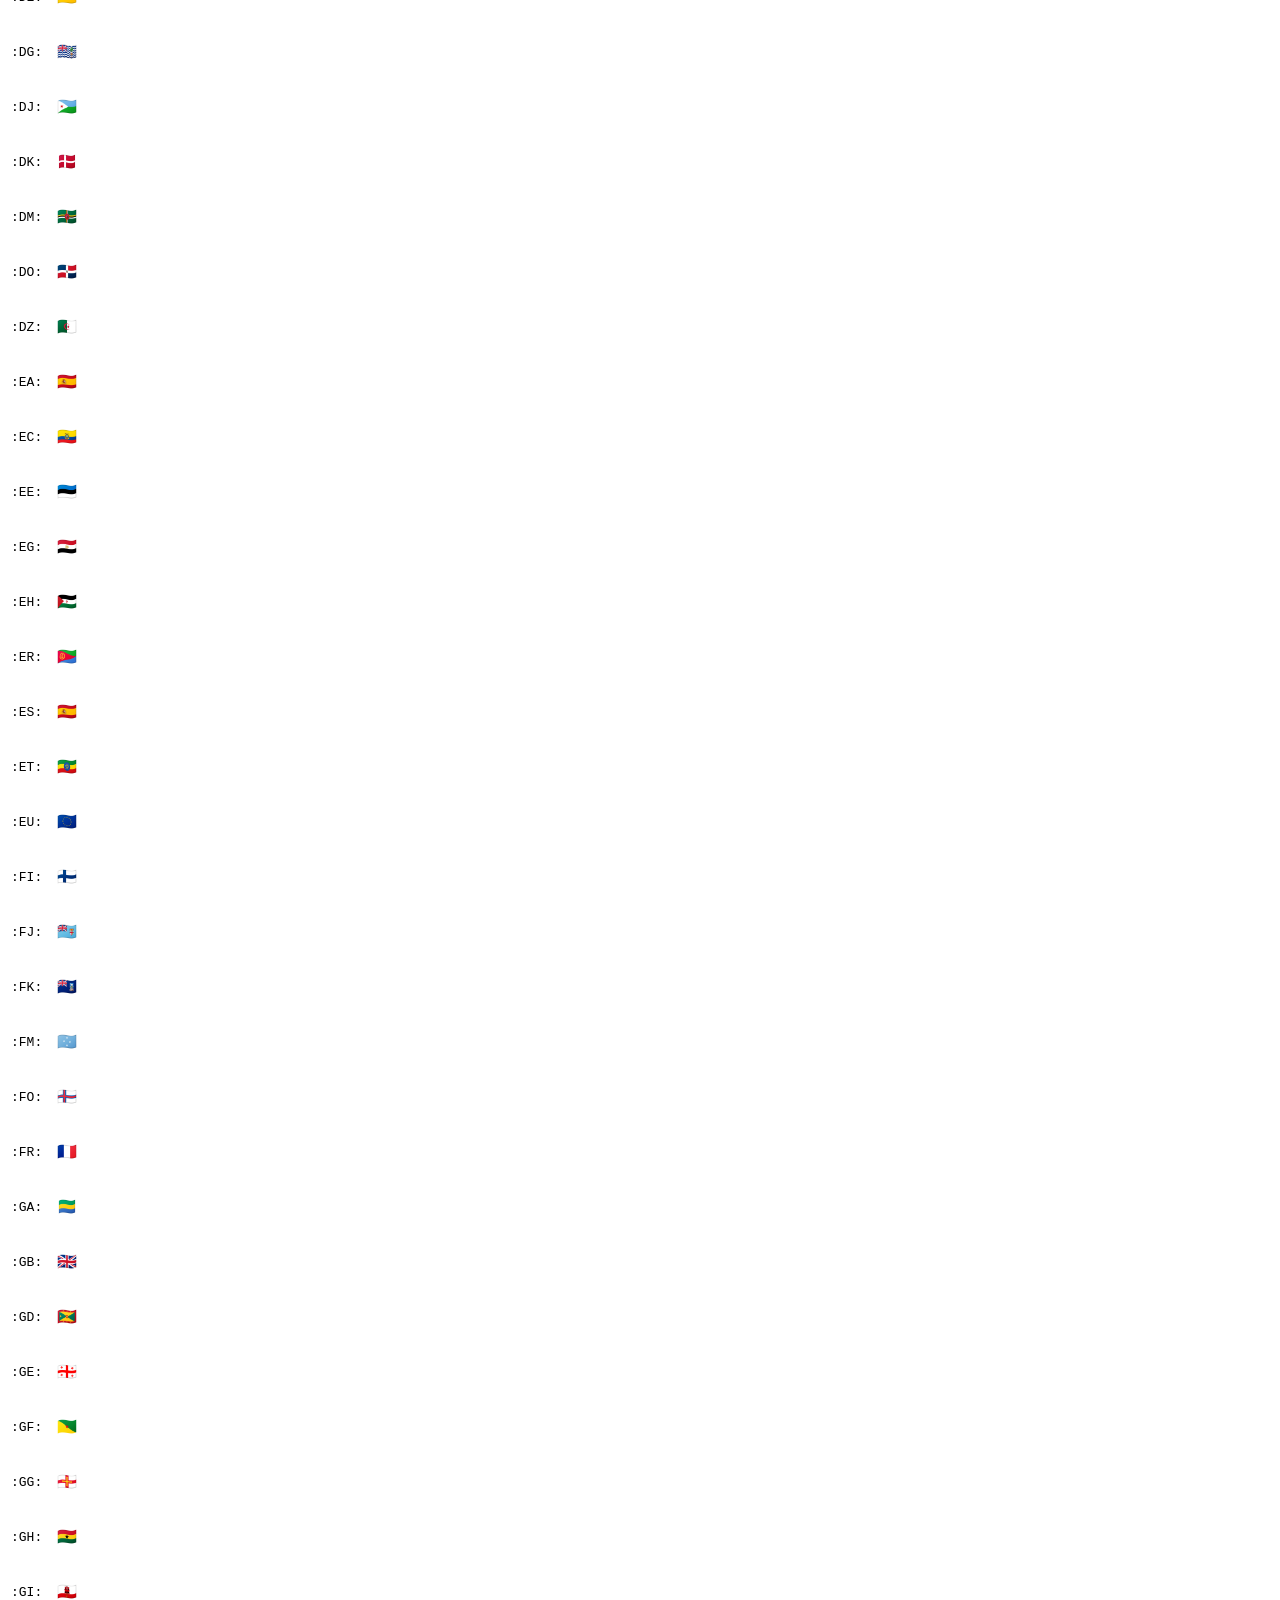
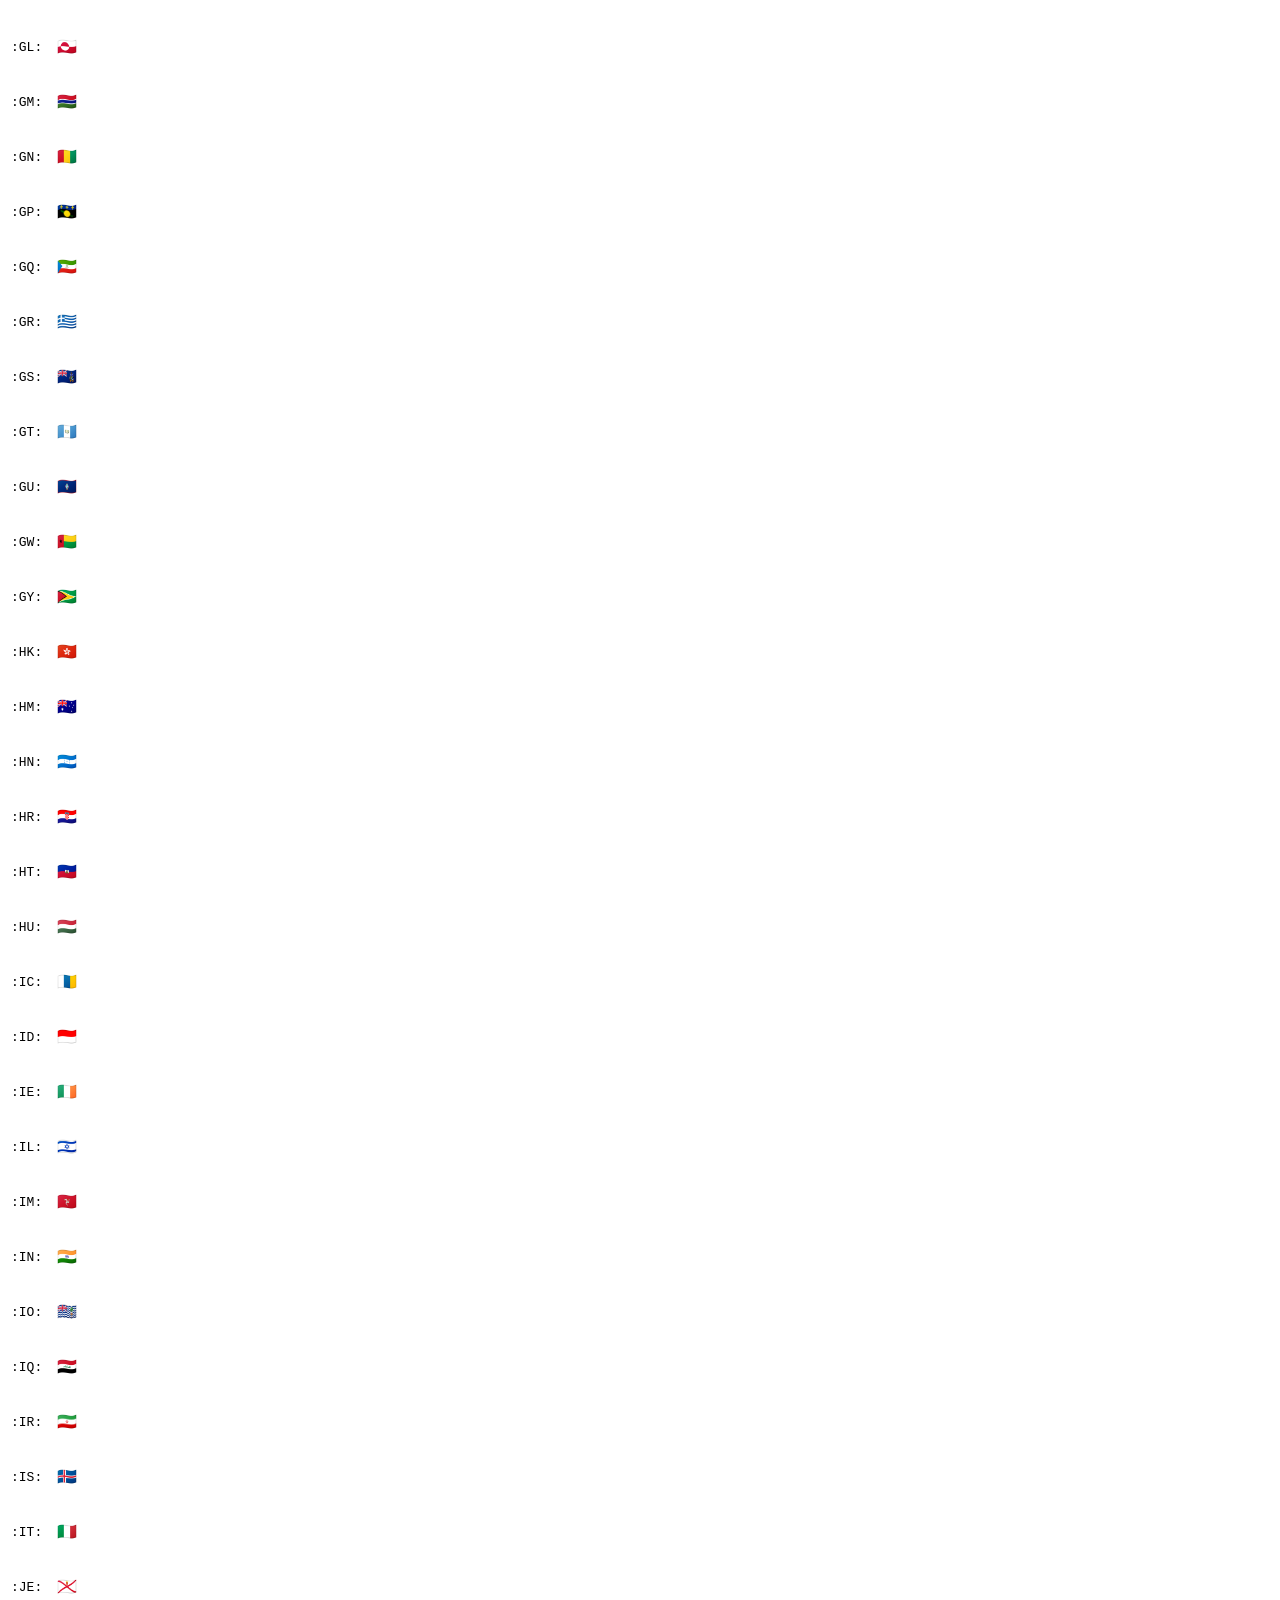
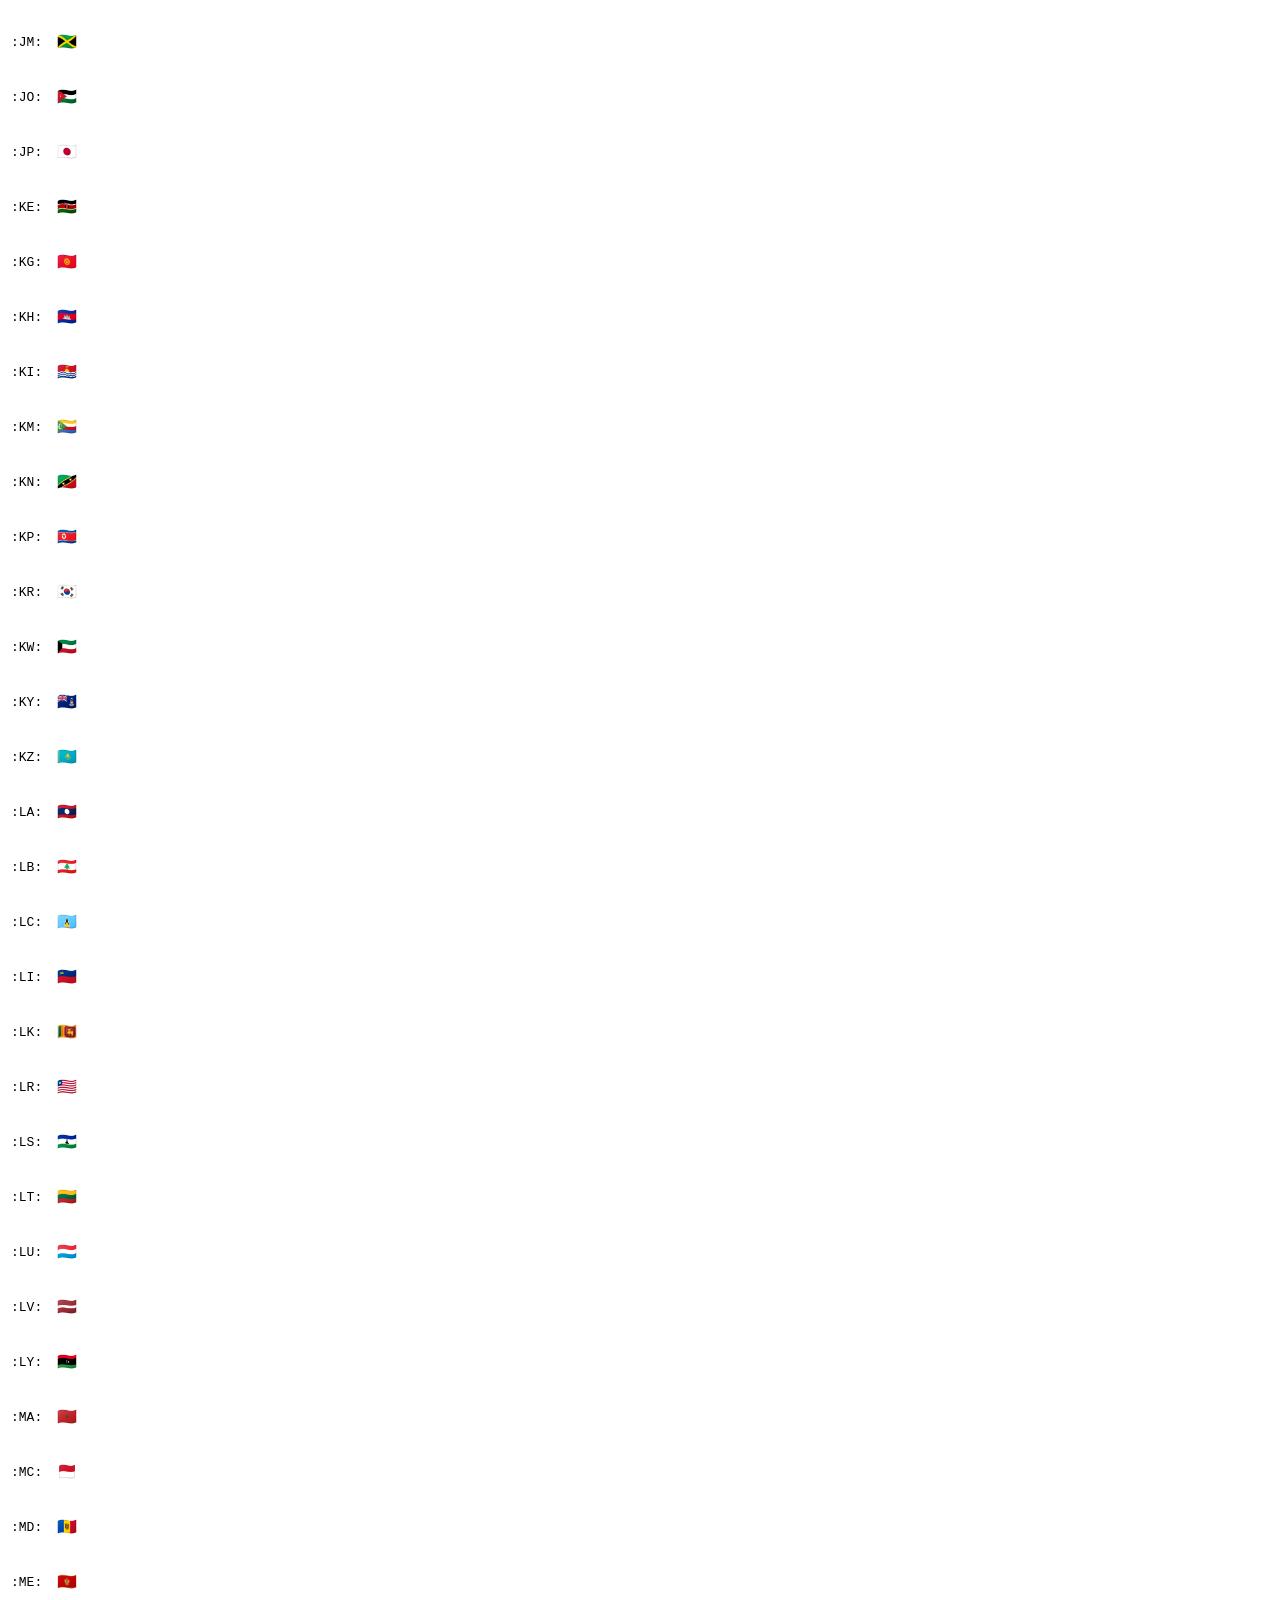
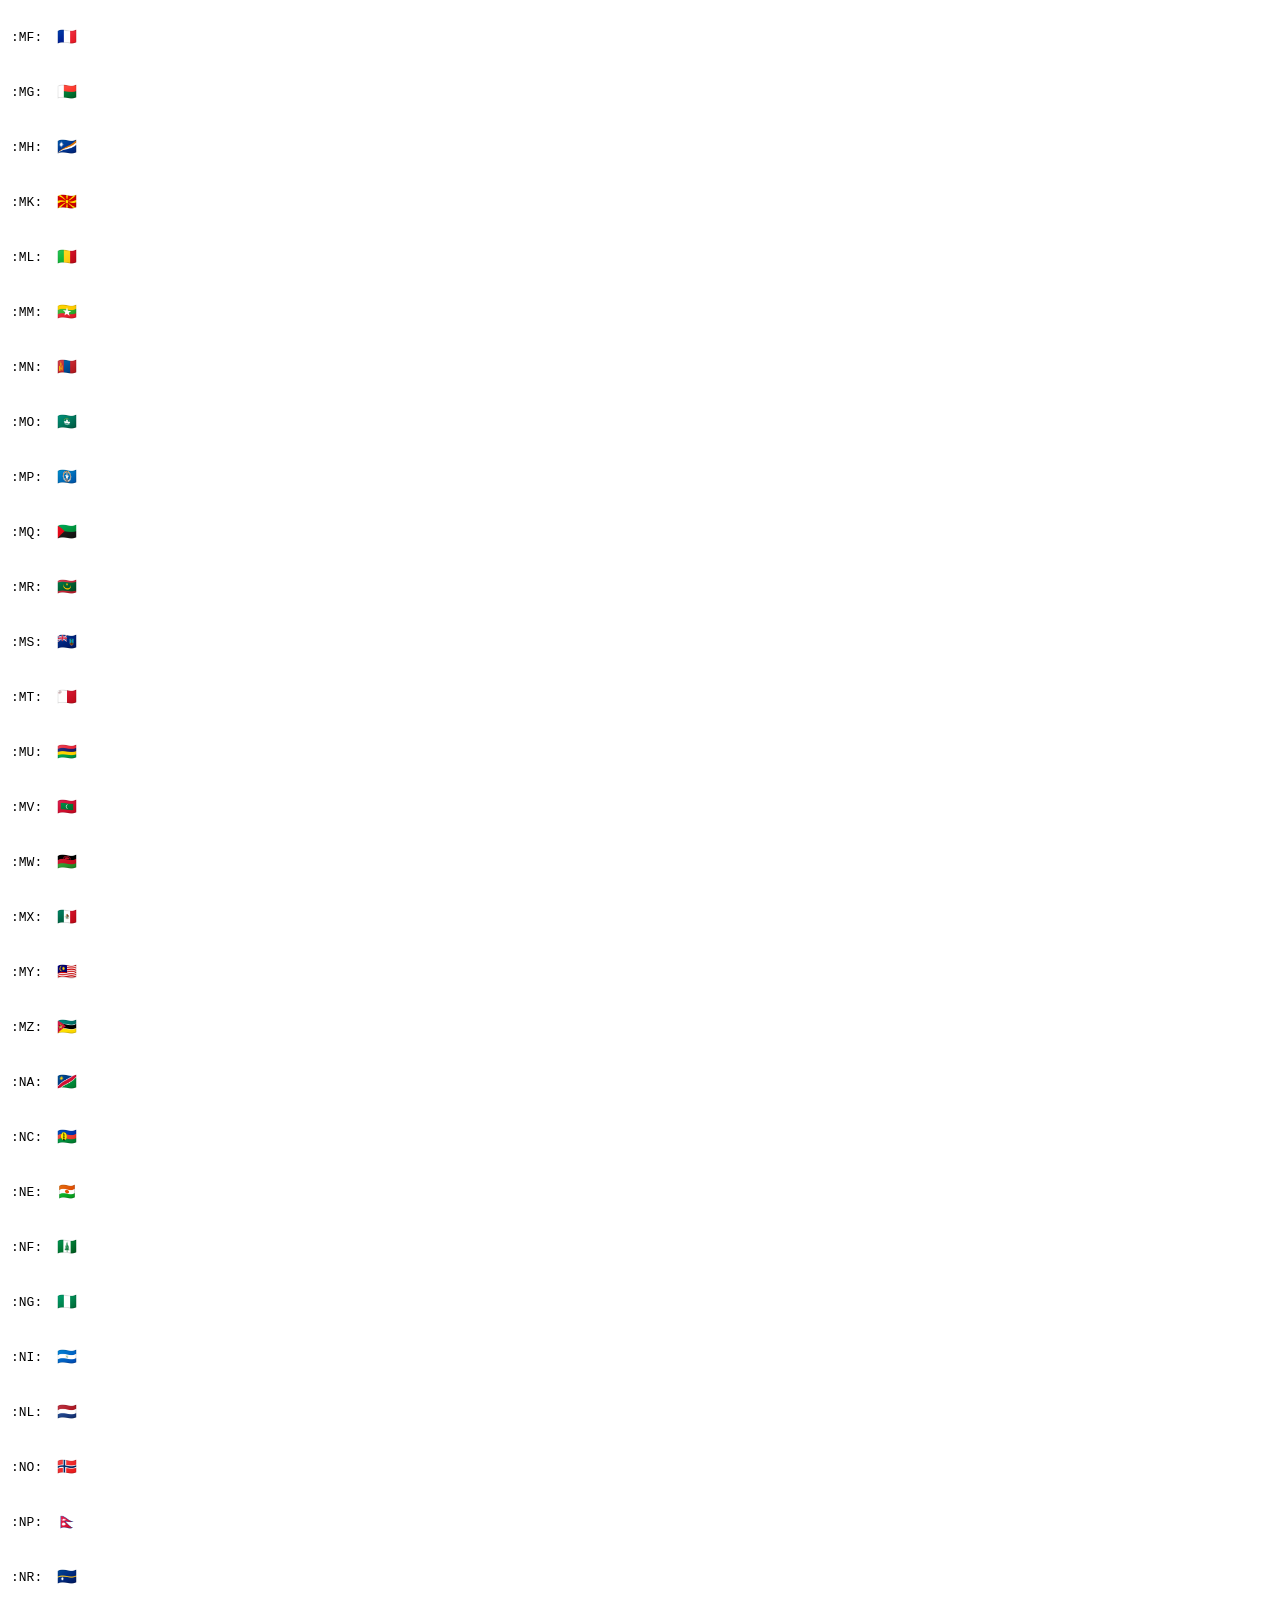
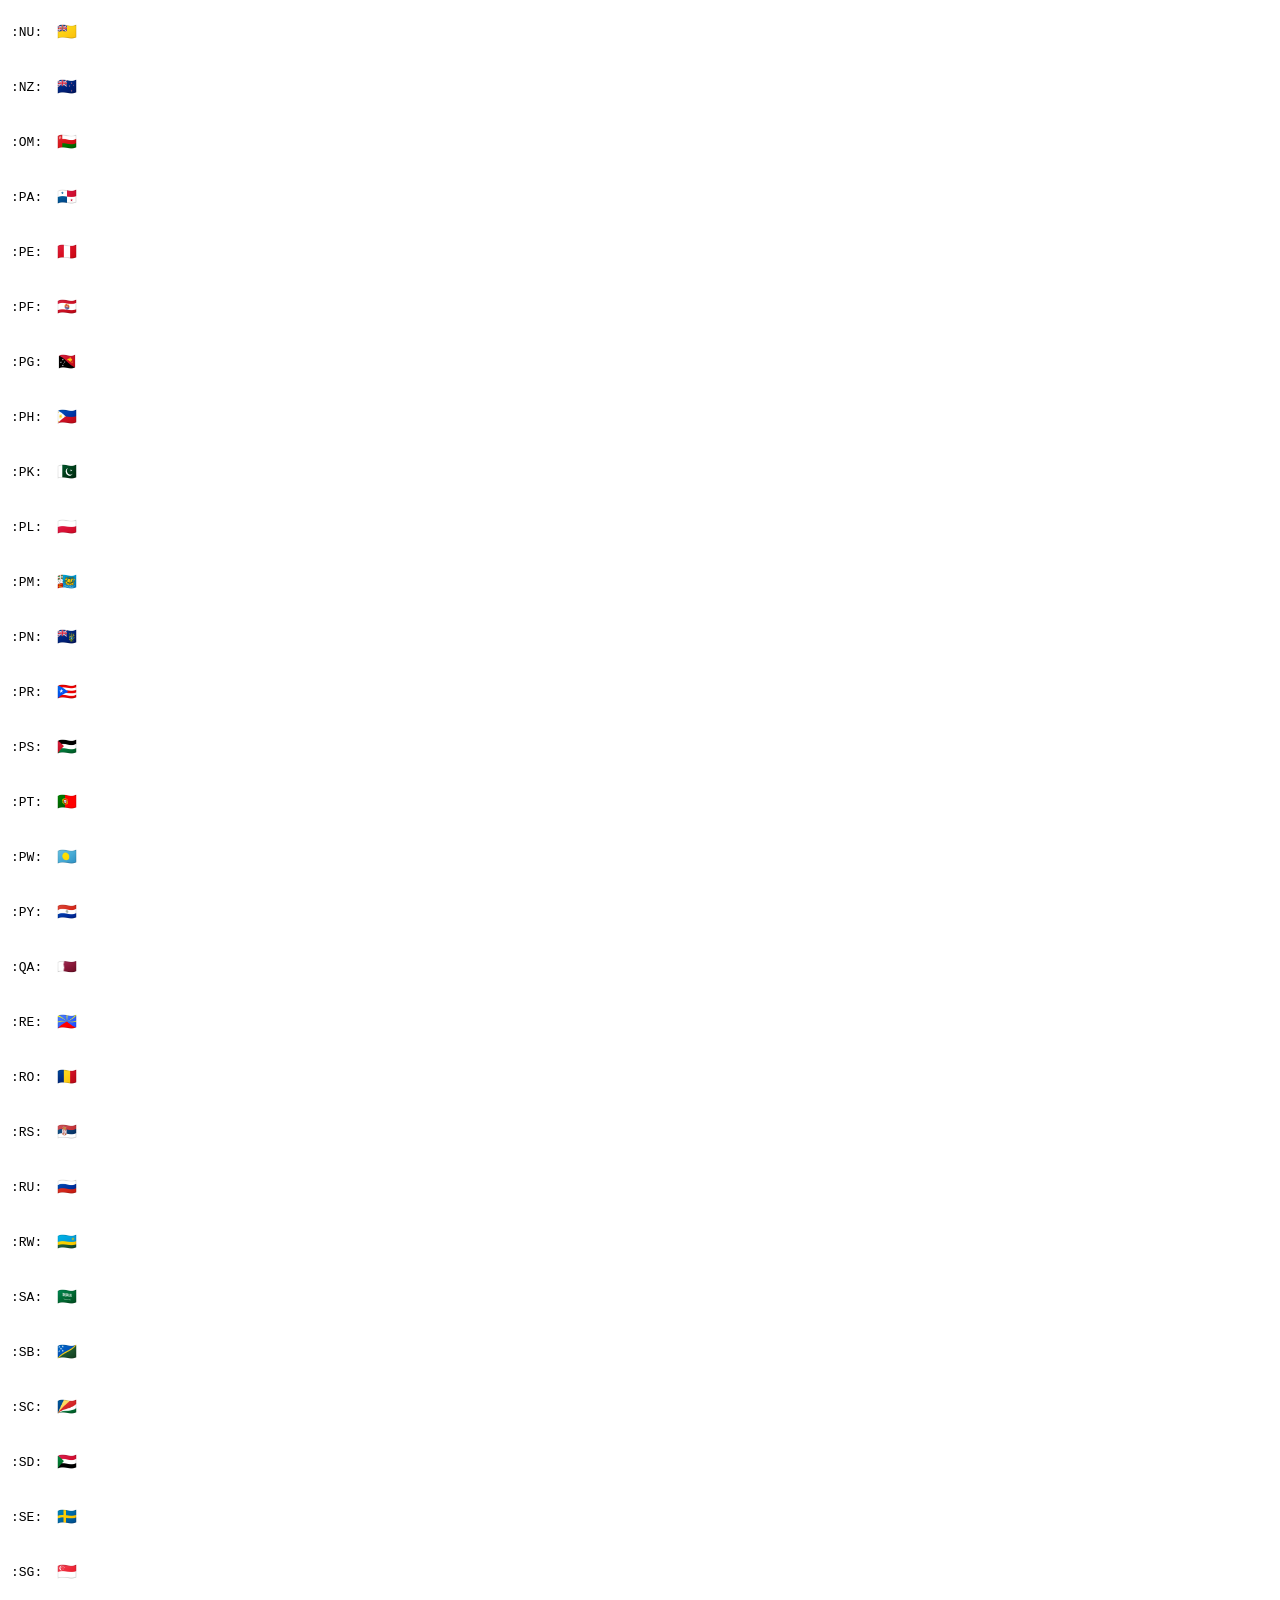
==== commit f3180848: "Build docs" ====
--- a/docs/_build/html/index.html
+++ b/docs/_build/html/index.html
@@ -1,71 +1,31 @@
-
-
 <!DOCTYPE html>
 <html class="writer-html5" lang="en" >
 <head>
   <meta charset="utf-8" />
-  
   <meta name="viewport" content="width=device-width, initial-scale=1.0" />
-  
   <title>flag &mdash; flag  documentation</title>
-  
-
-  
-  <link rel="stylesheet" href="_static/css/theme.css" type="text/css" />
-  <link rel="stylesheet" href="_static/pygments.css" type="text/css" />
-  <link rel="stylesheet" href="_static/pygments.css" type="text/css" />
-  <link rel="stylesheet" href="_static/css/theme.css" type="text/css" />
-
-  
-  
-
-  
-  
-
-  
-
-  
+      <link rel="stylesheet" href="_static/pygments.css" type="text/css" />
+      <link rel="stylesheet" href="_static/css/theme.css" type="text/css" />
   <!--[if lt IE 9]>
     <script src="_static/js/html5shiv.min.js"></script>
   <![endif]-->
   
-    
-      <script type="text/javascript" id="documentation_options" data-url_root="./" src="_static/documentation_options.js"></script>
         <script data-url_root="./" id="documentation_options" src="_static/documentation_options.js"></script>
         <script src="_static/jquery.js"></script>
         <script src="_static/underscore.js"></script>
         <script src="_static/doctools.js"></script>
-    
-    <script type="text/javascript" src="_static/js/theme.js"></script>
-
-    
+    <script src="_static/js/theme.js"></script>
     <link rel="index" title="Index" href="genindex.html" />
     <link rel="search" title="Search" href="search.html" /> 
 </head>
 
-<body class="wy-body-for-nav">
-
-   
+<body class="wy-body-for-nav"> 
   <div class="wy-grid-for-nav">
-    
     <nav data-toggle="wy-nav-shift" class="wy-nav-side">
       <div class="wy-side-scroll">
         <div class="wy-side-nav-search" >
-          
-
-          
             <a href="#" class="icon icon-home"> flag
-          
-
-          
           </a>
-
-          
-            
-            
-          
-
-          
 <div role="search">
   <form id="rtd-search-form" class="wy-form" action="search.html" method="get">
     <input type="text" name="q" placeholder="Search docs" />
@@ -73,18 +33,7 @@
     <input type="hidden" name="area" value="default" />
   </form>
 </div>
-
-          
-        </div>
-
-        
-        <div class="wy-menu wy-menu-vertical" data-spy="affix" role="navigation" aria-label="main navigation">
-          
-            
-            
-              
-            
-            
+        </div><div class="wy-menu wy-menu-vertical" data-spy="affix" role="navigation" aria-label="Navigation menu">
               <!-- Local TOC -->
               <div class="local-toc"><ul>
 <li><a class="reference internal" href="#">flag</a><ul>
@@ -103,81 +52,40 @@
 </li>
 </ul>
 </div>
-            
-          
         </div>
-        
       </div>
     </nav>
 
-    <section data-toggle="wy-nav-shift" class="wy-nav-content-wrap">
-
-      
-      <nav class="wy-nav-top" aria-label="top navigation">
-        
+    <section data-toggle="wy-nav-shift" class="wy-nav-content-wrap"><nav class="wy-nav-top" aria-label="Mobile navigation menu" >
           <i data-toggle="wy-nav-top" class="fa fa-bars"></i>
           <a href="#">flag</a>
-        
       </nav>
 
-
       <div class="wy-nav-content">
-        
         <div class="rst-content">
-        
-          
-
-
-
-
-
-
-
-
-
-
-
-
-
-
-
-
-
-<div role="navigation" aria-label="breadcrumbs navigation">
-
+          <div role="navigation" aria-label="Page navigation">
   <ul class="wy-breadcrumbs">
-    
       <li><a href="#" class="icon icon-home"></a> &raquo;</li>
-        
       <li>flag</li>
-    
-    
       <li class="wy-breadcrumbs-aside">
-        
-          
             <a href="_sources/index.rst.txt" rel="nofollow"> View page source</a>
-          
-        
       </li>
-    
   </ul>
-
-  
   <hr/>
 </div>
           <div role="main" class="document" itemscope="itemscope" itemtype="http://schema.org/Article">
            <div itemprop="articleBody">
-            
+             
   <div class="toctree-wrapper compound">
 </div>
 <div class="section" id="flag">
-<h1>flag<a class="headerlink" href="#flag" title="Permalink to this headline">¶</a></h1>
+<h1>flag<a class="headerlink" href="#flag" title="Permalink to this headline"></a></h1>
 <p>Flag emoji for Python.</p>
 <p>Converts flag emoji to ASCII and other way round.</p>
 <p><a class="reference external" href="https://github.com/cvzi/flag">Source on Github</a></p>
 <p>This is based on <a class="reference external" href="http://web.archive.org/web/20180425063617/https://schinckel.net/2015/10/29/unicode-flags-in-python/">http://schinckel.net/2015/10/29/unicode-flags-in-python/</a> by <a class="reference external" href="https://github.com/schinckel/">schinckel</a></p>
 <div class="section" id="example">
-<h2>Example<a class="headerlink" href="#example" title="Permalink to this headline">¶</a></h2>
+<h2>Example<a class="headerlink" href="#example" title="Permalink to this headline"></a></h2>
 <div class="highlight-python notranslate"><div class="highlight"><pre><span></span><span class="gp">&gt;&gt;&gt; </span><span class="kn">import</span> <span class="nn">flag</span>
 
 <span class="gp">&gt;&gt;&gt; </span><span class="n">flag</span><span class="o">.</span><span class="n">flag</span><span class="p">(</span><span class="s2">&quot;IL&quot;</span><span class="p">)</span>
@@ -201,7 +109,7 @@
 </div>
 </div>
 <div class="section" id="install">
-<h2>Install<a class="headerlink" href="#install" title="Permalink to this headline">¶</a></h2>
+<h2>Install<a class="headerlink" href="#install" title="Permalink to this headline"></a></h2>
 <div class="highlight-shell notranslate"><div class="highlight"><pre><span></span>pip install emoji-country-flag
 </pre></div>
 </div>
@@ -213,7 +121,7 @@
 </div>
 </div>
 <div class="section" id="how-it-works">
-<h2>How it works<a class="headerlink" href="#how-it-works" title="Permalink to this headline">¶</a></h2>
+<h2>How it works<a class="headerlink" href="#how-it-works" title="Permalink to this headline"></a></h2>
 <p>All the flag emoji are actually composed of two unicode letters. These are the 26 <a class="reference external" href="https://en.wikipedia.org/wiki/Regional_Indicator_Symbol">regional indicator symbols</a>.</p>
 <p>Alone they look like this:
 🇦 🇧 🇨 🇩 🇪 🇫 🇬 🇭 🇮 🇯 🇰 🇱 🇲 🇳 🇴 🇵 🇶 🇷 🇸 🇹 🇺 🇻 🇼 🇽 🇾 🇿</p>
@@ -224,10 +132,10 @@
 <p><a class="reference internal" href="#how-subregional-flags-work">How do subregional flags work?</a></p>
 </div>
 <div class="section" id="functions">
-<h2>Functions<a class="headerlink" href="#functions" title="Permalink to this headline">¶</a></h2>
+<h2>Functions<a class="headerlink" href="#functions" title="Permalink to this headline"></a></h2>
 <dl class="py function">
 <dt class="sig sig-object py" id="flag.flag">
-<span class="sig-prename descclassname"><span class="pre">flag.</span></span><span class="sig-name descname"><span class="pre">flag</span></span><span class="sig-paren">(</span><em class="sig-param"><span class="n"><span class="pre">countrycode</span></span><span class="p"><span class="pre">:</span></span> <span class="n"><span class="pre">str</span></span></em><span class="sig-paren">)</span> &#x2192; <span class="pre">str</span><a class="reference internal" href="_modules/flag.html#flag"><span class="viewcode-link"><span class="pre">[source]</span></span></a><a class="headerlink" href="#flag.flag" title="Permalink to this definition">¶</a></dt>
+<span class="sig-prename descclassname"><span class="pre">flag.</span></span><span class="sig-name descname"><span class="pre">flag</span></span><span class="sig-paren">(</span><em class="sig-param"><span class="n"><span class="pre">countrycode</span></span><span class="p"><span class="pre">:</span></span><span class="w"> </span><span class="n"><span class="pre">str</span></span></em><span class="sig-paren">)</span> <span class="sig-return"><span class="sig-return-icon">&#x2192;</span> <span class="sig-return-typehint"><span class="pre">str</span></span></span><a class="reference internal" href="_modules/flag.html#flag"><span class="viewcode-link"><span class="pre">[source]</span></span></a><a class="headerlink" href="#flag.flag" title="Permalink to this definition"></a></dt>
 <dd><p>Encodes a single flag to unicode. Two letters are converted to regional
 indicator symbols
 Three or more letters/digits are converted to tag sequences.
@@ -259,7 +167,7 @@
 
 <dl class="py function">
 <dt class="sig sig-object py" id="flag.flagize">
-<span class="sig-prename descclassname"><span class="pre">flag.</span></span><span class="sig-name descname"><span class="pre">flagize</span></span><span class="sig-paren">(</span><em class="sig-param"><span class="n"><span class="pre">text</span></span><span class="p"><span class="pre">:</span></span> <span class="n"><span class="pre">str</span></span></em>, <em class="sig-param"><span class="n"><span class="pre">subregions</span></span><span class="p"><span class="pre">:</span></span> <span class="n"><span class="pre">bool</span></span> <span class="o"><span class="pre">=</span></span> <span class="default_value"><span class="pre">False</span></span></em><span class="sig-paren">)</span> &#x2192; <span class="pre">str</span><a class="reference internal" href="_modules/flag.html#flagize"><span class="viewcode-link"><span class="pre">[source]</span></span></a><a class="headerlink" href="#flag.flagize" title="Permalink to this definition">¶</a></dt>
+<span class="sig-prename descclassname"><span class="pre">flag.</span></span><span class="sig-name descname"><span class="pre">flagize</span></span><span class="sig-paren">(</span><em class="sig-param"><span class="n"><span class="pre">text</span></span><span class="p"><span class="pre">:</span></span><span class="w"> </span><span class="n"><span class="pre">str</span></span></em>, <em class="sig-param"><span class="n"><span class="pre">subregions</span></span><span class="p"><span class="pre">:</span></span><span class="w"> </span><span class="n"><span class="pre">bool</span></span><span class="w"> </span><span class="o"><span class="pre">=</span></span><span class="w"> </span><span class="default_value"><span class="pre">False</span></span></em><span class="sig-paren">)</span> <span class="sig-return"><span class="sig-return-icon">&#x2192;</span> <span class="sig-return-typehint"><span class="pre">str</span></span></span><a class="reference internal" href="_modules/flag.html#flagize"><span class="viewcode-link"><span class="pre">[source]</span></span></a><a class="headerlink" href="#flag.flagize" title="Permalink to this definition"></a></dt>
 <dd><p>Encode flags. Replace all two letter codes <code class="docutils literal notranslate"><span class="pre">:XX:</span></code> with unicode flags
 (emoji flag sequences)</p>
 <dl class="field-list simple">
@@ -282,7 +190,7 @@
 
 <dl class="py function">
 <dt class="sig sig-object py" id="flag.dflagize">
-<span class="sig-prename descclassname"><span class="pre">flag.</span></span><span class="sig-name descname"><span class="pre">dflagize</span></span><span class="sig-paren">(</span><em class="sig-param"><span class="n"><span class="pre">text</span></span><span class="p"><span class="pre">:</span></span> <span class="n"><span class="pre">str</span></span></em>, <em class="sig-param"><span class="n"><span class="pre">subregions</span></span><span class="p"><span class="pre">:</span></span> <span class="n"><span class="pre">bool</span></span> <span class="o"><span class="pre">=</span></span> <span class="default_value"><span class="pre">False</span></span></em><span class="sig-paren">)</span> &#x2192; <span class="pre">str</span><a class="reference internal" href="_modules/flag.html#dflagize"><span class="viewcode-link"><span class="pre">[source]</span></span></a><a class="headerlink" href="#flag.dflagize" title="Permalink to this definition">¶</a></dt>
+<span class="sig-prename descclassname"><span class="pre">flag.</span></span><span class="sig-name descname"><span class="pre">dflagize</span></span><span class="sig-paren">(</span><em class="sig-param"><span class="n"><span class="pre">text</span></span><span class="p"><span class="pre">:</span></span><span class="w"> </span><span class="n"><span class="pre">str</span></span></em>, <em class="sig-param"><span class="n"><span class="pre">subregions</span></span><span class="p"><span class="pre">:</span></span><span class="w"> </span><span class="n"><span class="pre">bool</span></span><span class="w"> </span><span class="o"><span class="pre">=</span></span><span class="w"> </span><span class="default_value"><span class="pre">False</span></span></em><span class="sig-paren">)</span> <span class="sig-return"><span class="sig-return-icon">&#x2192;</span> <span class="sig-return-typehint"><span class="pre">str</span></span></span><a class="reference internal" href="_modules/flag.html#dflagize"><span class="viewcode-link"><span class="pre">[source]</span></span></a><a class="headerlink" href="#flag.dflagize" title="Permalink to this definition"></a></dt>
 <dd><p>Decode flags. Replace all unicode country flags (emoji flag sequences)
 in text with ascii two letter code <code class="docutils literal notranslate"><span class="pre">:XX:</span></code></p>
 <dl class="field-list simple">
@@ -305,7 +213,7 @@
 
 <dl class="py function">
 <dt class="sig sig-object py" id="flag.flagize_subregional">
-<span class="sig-prename descclassname"><span class="pre">flag.</span></span><span class="sig-name descname"><span class="pre">flagize_subregional</span></span><span class="sig-paren">(</span><em class="sig-param"><span class="n"><span class="pre">text</span></span><span class="p"><span class="pre">:</span></span> <span class="n"><span class="pre">str</span></span></em><span class="sig-paren">)</span> &#x2192; <span class="pre">str</span><a class="reference internal" href="_modules/flag.html#flagize_subregional"><span class="viewcode-link"><span class="pre">[source]</span></span></a><a class="headerlink" href="#flag.flagize_subregional" title="Permalink to this definition">¶</a></dt>
+<span class="sig-prename descclassname"><span class="pre">flag.</span></span><span class="sig-name descname"><span class="pre">flagize_subregional</span></span><span class="sig-paren">(</span><em class="sig-param"><span class="n"><span class="pre">text</span></span><span class="p"><span class="pre">:</span></span><span class="w"> </span><span class="n"><span class="pre">str</span></span></em><span class="sig-paren">)</span> <span class="sig-return"><span class="sig-return-icon">&#x2192;</span> <span class="sig-return-typehint"><span class="pre">str</span></span></span><a class="reference internal" href="_modules/flag.html#flagize_subregional"><span class="viewcode-link"><span class="pre">[source]</span></span></a><a class="headerlink" href="#flag.flagize_subregional" title="Permalink to this definition"></a></dt>
 <dd><p>Encode subregional/subdivision flags. Replace all regional codes
 <code class="docutils literal notranslate"><span class="pre">:xx-xxx:</span></code> with unicode flags (flag emoji tag sequences)</p>
 <dl class="field-list simple">
@@ -324,7 +232,7 @@
 
 <dl class="py function">
 <dt class="sig sig-object py" id="flag.dflagize_subregional">
-<span class="sig-prename descclassname"><span class="pre">flag.</span></span><span class="sig-name descname"><span class="pre">dflagize_subregional</span></span><span class="sig-paren">(</span><em class="sig-param"><span class="n"><span class="pre">text</span></span><span class="p"><span class="pre">:</span></span> <span class="n"><span class="pre">str</span></span></em><span class="sig-paren">)</span> &#x2192; <span class="pre">str</span><a class="reference internal" href="_modules/flag.html#dflagize_subregional"><span class="viewcode-link"><span class="pre">[source]</span></span></a><a class="headerlink" href="#flag.dflagize_subregional" title="Permalink to this definition">¶</a></dt>
+<span class="sig-prename descclassname"><span class="pre">flag.</span></span><span class="sig-name descname"><span class="pre">dflagize_subregional</span></span><span class="sig-paren">(</span><em class="sig-param"><span class="n"><span class="pre">text</span></span><span class="p"><span class="pre">:</span></span><span class="w"> </span><span class="n"><span class="pre">str</span></span></em><span class="sig-paren">)</span> <span class="sig-return"><span class="sig-return-icon">&#x2192;</span> <span class="sig-return-typehint"><span class="pre">str</span></span></span><a class="reference internal" href="_modules/flag.html#dflagize_subregional"><span class="viewcode-link"><span class="pre">[source]</span></span></a><a class="headerlink" href="#flag.dflagize_subregional" title="Permalink to this definition"></a></dt>
 <dd><p>Decode subregional/subdivision flags. Replace all unicode regional
 flags (flag emoji tag sequences) in text with their ascii
 code <code class="docutils literal notranslate"><span class="pre">:xx-xxx:</span></code></p>
@@ -344,12 +252,12 @@
 
 <dl class="py class">
 <dt class="sig sig-object py" id="flag.Flag">
-<em class="property"><span class="pre">class</span> </em><span class="sig-prename descclassname"><span class="pre">flag.</span></span><span class="sig-name descname"><span class="pre">Flag</span></span><span class="sig-paren">(</span><em class="sig-param"><span class="n"><span class="pre">prefix_str</span></span><span class="p"><span class="pre">:</span></span> <span class="n"><span class="pre">str</span></span> <span class="o"><span class="pre">=</span></span> <span class="default_value"><span class="pre">':'</span></span></em>, <em class="sig-param"><span class="n"><span class="pre">suffix_str</span></span><span class="p"><span class="pre">:</span></span> <span class="n"><span class="pre">str</span></span> <span class="o"><span class="pre">=</span></span> <span class="default_value"><span class="pre">':'</span></span></em>, <em class="sig-param"><span class="n"><span class="pre">warn</span></span><span class="p"><span class="pre">:</span></span> <span class="n"><span class="pre">bool</span></span> <span class="o"><span class="pre">=</span></span> <span class="default_value"><span class="pre">True</span></span></em><span class="sig-paren">)</span><a class="reference internal" href="_modules/flag.html#Flag"><span class="viewcode-link"><span class="pre">[source]</span></span></a><a class="headerlink" href="#flag.Flag" title="Permalink to this definition">¶</a></dt>
+<em class="property"><span class="pre">class</span><span class="w"> </span></em><span class="sig-prename descclassname"><span class="pre">flag.</span></span><span class="sig-name descname"><span class="pre">Flag</span></span><span class="sig-paren">(</span><em class="sig-param"><span class="n"><span class="pre">prefix_str</span></span><span class="p"><span class="pre">:</span></span><span class="w"> </span><span class="n"><span class="pre">str</span></span><span class="w"> </span><span class="o"><span class="pre">=</span></span><span class="w"> </span><span class="default_value"><span class="pre">':'</span></span></em>, <em class="sig-param"><span class="n"><span class="pre">suffix_str</span></span><span class="p"><span class="pre">:</span></span><span class="w"> </span><span class="n"><span class="pre">str</span></span><span class="w"> </span><span class="o"><span class="pre">=</span></span><span class="w"> </span><span class="default_value"><span class="pre">':'</span></span></em>, <em class="sig-param"><span class="n"><span class="pre">warn</span></span><span class="p"><span class="pre">:</span></span><span class="w"> </span><span class="n"><span class="pre">bool</span></span><span class="w"> </span><span class="o"><span class="pre">=</span></span><span class="w"> </span><span class="default_value"><span class="pre">True</span></span></em><span class="sig-paren">)</span><a class="reference internal" href="_modules/flag.html#Flag"><span class="viewcode-link"><span class="pre">[source]</span></span></a><a class="headerlink" href="#flag.Flag" title="Permalink to this definition"></a></dt>
 <dd><p>Use this class if you want a different prefix and suffix instead
 of colons. Offers the same methods as the module.</p>
 <dl class="py method">
 <dt class="sig sig-object py" id="flag.Flag.__init__">
-<span class="sig-name descname"><span class="pre">__init__</span></span><span class="sig-paren">(</span><em class="sig-param"><span class="n"><span class="pre">prefix_str</span></span><span class="p"><span class="pre">:</span></span> <span class="n"><span class="pre">str</span></span> <span class="o"><span class="pre">=</span></span> <span class="default_value"><span class="pre">':'</span></span></em>, <em class="sig-param"><span class="n"><span class="pre">suffix_str</span></span><span class="p"><span class="pre">:</span></span> <span class="n"><span class="pre">str</span></span> <span class="o"><span class="pre">=</span></span> <span class="default_value"><span class="pre">':'</span></span></em>, <em class="sig-param"><span class="n"><span class="pre">warn</span></span><span class="p"><span class="pre">:</span></span> <span class="n"><span class="pre">bool</span></span> <span class="o"><span class="pre">=</span></span> <span class="default_value"><span class="pre">True</span></span></em><span class="sig-paren">)</span> &#x2192; <span class="pre">None</span><a class="reference internal" href="_modules/flag.html#Flag.__init__"><span class="viewcode-link"><span class="pre">[source]</span></span></a><a class="headerlink" href="#flag.Flag.__init__" title="Permalink to this definition">¶</a></dt>
+<span class="sig-name descname"><span class="pre">__init__</span></span><span class="sig-paren">(</span><em class="sig-param"><span class="n"><span class="pre">prefix_str</span></span><span class="p"><span class="pre">:</span></span><span class="w"> </span><span class="n"><span class="pre">str</span></span><span class="w"> </span><span class="o"><span class="pre">=</span></span><span class="w"> </span><span class="default_value"><span class="pre">':'</span></span></em>, <em class="sig-param"><span class="n"><span class="pre">suffix_str</span></span><span class="p"><span class="pre">:</span></span><span class="w"> </span><span class="n"><span class="pre">str</span></span><span class="w"> </span><span class="o"><span class="pre">=</span></span><span class="w"> </span><span class="default_value"><span class="pre">':'</span></span></em>, <em class="sig-param"><span class="n"><span class="pre">warn</span></span><span class="p"><span class="pre">:</span></span><span class="w"> </span><span class="n"><span class="pre">bool</span></span><span class="w"> </span><span class="o"><span class="pre">=</span></span><span class="w"> </span><span class="default_value"><span class="pre">True</span></span></em><span class="sig-paren">)</span> <span class="sig-return"><span class="sig-return-icon">&#x2192;</span> <span class="sig-return-typehint"><span class="pre">None</span></span></span><a class="reference internal" href="_modules/flag.html#Flag.__init__"><span class="viewcode-link"><span class="pre">[source]</span></span></a><a class="headerlink" href="#flag.Flag.__init__" title="Permalink to this definition"></a></dt>
 <dd><p>Set a custom prefix and suffix. Instead of <code class="docutils literal notranslate"><span class="pre">:XY:</span></code> it will
 use <code class="docutils literal notranslate"><span class="pre">{prefix}XY{suffix}</span></code>.</p>
 <p>To encode subregional flags, use a suffix that is either longer
@@ -367,7 +275,7 @@
 
 <dl class="py method">
 <dt class="sig sig-object py" id="flag.Flag.dflagize">
-<span class="sig-name descname"><span class="pre">dflagize</span></span><span class="sig-paren">(</span><em class="sig-param"><span class="n"><span class="pre">text</span></span><span class="p"><span class="pre">:</span></span> <span class="n"><span class="pre">str</span></span></em>, <em class="sig-param"><span class="n"><span class="pre">subregions</span></span><span class="p"><span class="pre">:</span></span> <span class="n"><span class="pre">bool</span></span> <span class="o"><span class="pre">=</span></span> <span class="default_value"><span class="pre">False</span></span></em><span class="sig-paren">)</span> &#x2192; <span class="pre">str</span><a class="reference internal" href="_modules/flag.html#Flag.dflagize"><span class="viewcode-link"><span class="pre">[source]</span></span></a><a class="headerlink" href="#flag.Flag.dflagize" title="Permalink to this definition">¶</a></dt>
+<span class="sig-name descname"><span class="pre">dflagize</span></span><span class="sig-paren">(</span><em class="sig-param"><span class="n"><span class="pre">text</span></span><span class="p"><span class="pre">:</span></span><span class="w"> </span><span class="n"><span class="pre">str</span></span></em>, <em class="sig-param"><span class="n"><span class="pre">subregions</span></span><span class="p"><span class="pre">:</span></span><span class="w"> </span><span class="n"><span class="pre">bool</span></span><span class="w"> </span><span class="o"><span class="pre">=</span></span><span class="w"> </span><span class="default_value"><span class="pre">False</span></span></em><span class="sig-paren">)</span> <span class="sig-return"><span class="sig-return-icon">&#x2192;</span> <span class="sig-return-typehint"><span class="pre">str</span></span></span><a class="reference internal" href="_modules/flag.html#Flag.dflagize"><span class="viewcode-link"><span class="pre">[source]</span></span></a><a class="headerlink" href="#flag.Flag.dflagize" title="Permalink to this definition"></a></dt>
 <dd><p>Decode flags. Replace all unicode country flags (emoji flag
 sequences) in text with ascii two letter code <code class="docutils literal notranslate"><span class="pre">{prefix}XX{suffix}</span></code></p>
 <dl class="field-list simple">
@@ -390,7 +298,7 @@
 
 <dl class="py method">
 <dt class="sig sig-object py" id="flag.Flag.dflagize_subregional">
-<span class="sig-name descname"><span class="pre">dflagize_subregional</span></span><span class="sig-paren">(</span><em class="sig-param"><span class="n"><span class="pre">text</span></span><span class="p"><span class="pre">:</span></span> <span class="n"><span class="pre">str</span></span></em><span class="sig-paren">)</span> &#x2192; <span class="pre">str</span><a class="reference internal" href="_modules/flag.html#Flag.dflagize_subregional"><span class="viewcode-link"><span class="pre">[source]</span></span></a><a class="headerlink" href="#flag.Flag.dflagize_subregional" title="Permalink to this definition">¶</a></dt>
+<span class="sig-name descname"><span class="pre">dflagize_subregional</span></span><span class="sig-paren">(</span><em class="sig-param"><span class="n"><span class="pre">text</span></span><span class="p"><span class="pre">:</span></span><span class="w"> </span><span class="n"><span class="pre">str</span></span></em><span class="sig-paren">)</span> <span class="sig-return"><span class="sig-return-icon">&#x2192;</span> <span class="sig-return-typehint"><span class="pre">str</span></span></span><a class="reference internal" href="_modules/flag.html#Flag.dflagize_subregional"><span class="viewcode-link"><span class="pre">[source]</span></span></a><a class="headerlink" href="#flag.Flag.dflagize_subregional" title="Permalink to this definition"></a></dt>
 <dd><p>Decode subregional/subdivision flags. Replace all unicode regional
 flags (flag emoji tag sequences) in text with their ascii
 code <code class="docutils literal notranslate"><span class="pre">{prefix}xx-xxx{suffix}</span></code></p>
@@ -410,7 +318,7 @@
 
 <dl class="py method">
 <dt class="sig sig-object py" id="flag.Flag.flagize">
-<span class="sig-name descname"><span class="pre">flagize</span></span><span class="sig-paren">(</span><em class="sig-param"><span class="n"><span class="pre">text</span></span><span class="p"><span class="pre">:</span></span> <span class="n"><span class="pre">str</span></span></em>, <em class="sig-param"><span class="n"><span class="pre">subregions</span></span><span class="p"><span class="pre">:</span></span> <span class="n"><span class="pre">bool</span></span> <span class="o"><span class="pre">=</span></span> <span class="default_value"><span class="pre">False</span></span></em><span class="sig-paren">)</span> &#x2192; <span class="pre">str</span><a class="reference internal" href="_modules/flag.html#Flag.flagize"><span class="viewcode-link"><span class="pre">[source]</span></span></a><a class="headerlink" href="#flag.Flag.flagize" title="Permalink to this definition">¶</a></dt>
+<span class="sig-name descname"><span class="pre">flagize</span></span><span class="sig-paren">(</span><em class="sig-param"><span class="n"><span class="pre">text</span></span><span class="p"><span class="pre">:</span></span><span class="w"> </span><span class="n"><span class="pre">str</span></span></em>, <em class="sig-param"><span class="n"><span class="pre">subregions</span></span><span class="p"><span class="pre">:</span></span><span class="w"> </span><span class="n"><span class="pre">bool</span></span><span class="w"> </span><span class="o"><span class="pre">=</span></span><span class="w"> </span><span class="default_value"><span class="pre">False</span></span></em><span class="sig-paren">)</span> <span class="sig-return"><span class="sig-return-icon">&#x2192;</span> <span class="sig-return-typehint"><span class="pre">str</span></span></span><a class="reference internal" href="_modules/flag.html#Flag.flagize"><span class="viewcode-link"><span class="pre">[source]</span></span></a><a class="headerlink" href="#flag.Flag.flagize" title="Permalink to this definition"></a></dt>
 <dd><p>Encode flags. Replace all two letter codes <code class="docutils literal notranslate"><span class="pre">{prefix}XX{suffix}</span></code> with unicode
 flags (emoji flag sequences)</p>
 <p>For this method the suffix should not contain
@@ -435,7 +343,7 @@
 
 <dl class="py method">
 <dt class="sig sig-object py" id="flag.Flag.flagize_subregional">
-<span class="sig-name descname"><span class="pre">flagize_subregional</span></span><span class="sig-paren">(</span><em class="sig-param"><span class="n"><span class="pre">text</span></span><span class="p"><span class="pre">:</span></span> <span class="n"><span class="pre">str</span></span></em><span class="sig-paren">)</span> &#x2192; <span class="pre">str</span><a class="reference internal" href="_modules/flag.html#Flag.flagize_subregional"><span class="viewcode-link"><span class="pre">[source]</span></span></a><a class="headerlink" href="#flag.Flag.flagize_subregional" title="Permalink to this definition">¶</a></dt>
+<span class="sig-name descname"><span class="pre">flagize_subregional</span></span><span class="sig-paren">(</span><em class="sig-param"><span class="n"><span class="pre">text</span></span><span class="p"><span class="pre">:</span></span><span class="w"> </span><span class="n"><span class="pre">str</span></span></em><span class="sig-paren">)</span> <span class="sig-return"><span class="sig-return-icon">&#x2192;</span> <span class="sig-return-typehint"><span class="pre">str</span></span></span><a class="reference internal" href="_modules/flag.html#Flag.flagize_subregional"><span class="viewcode-link"><span class="pre">[source]</span></span></a><a class="headerlink" href="#flag.Flag.flagize_subregional" title="Permalink to this definition"></a></dt>
 <dd><p>Encode subregional/subdivision flags. Replace all regional codes
 <code class="docutils literal notranslate"><span class="pre">{prefix}xx-xxx{suffix}</span></code> with unicode flags (flag emoji tag sequences)</p>
 <p>For this method the suffix should not contain
@@ -458,7 +366,7 @@
 
 </div>
 <div class="section" id="supported-emojis-and-patterns">
-<h2>Supported emojis and patterns<a class="headerlink" href="#supported-emojis-and-patterns" title="Permalink to this headline">¶</a></h2>
+<h2>Supported emojis and patterns<a class="headerlink" href="#supported-emojis-and-patterns" title="Permalink to this headline"></a></h2>
 <p>(List may be incomplete)</p>
 <table class="docutils align-default">
 <colgroup>
@@ -1249,7 +1157,7 @@
 </table>
 </div>
 <div class="section" id="subregional-flags">
-<h2>Subregional flags<a class="headerlink" href="#subregional-flags" title="Permalink to this headline">¶</a></h2>
+<h2>Subregional flags<a class="headerlink" href="#subregional-flags" title="Permalink to this headline"></a></h2>
 <p>The only widely supported subregional flags are currently: England, Scotland and Wales (as of iOS 12 and Android 9).</p>
 <table class="docutils align-default">
 <colgroup>
@@ -1283,7 +1191,7 @@
 </div>
 </div>
 <div class="section" id="how-subregional-flags-work">
-<h2>How subregional flags work<a class="headerlink" href="#how-subregional-flags-work" title="Permalink to this headline">¶</a></h2>
+<h2>How subregional flags work<a class="headerlink" href="#how-subregional-flags-work" title="Permalink to this headline"></a></h2>
 <p>They work very similar to the country flags. The ASCII codes are transformed by replacing them with specific codepoints that are called “tags”.</p>
 <div class="line-block">
 <div class="line">The basic format for a tag flag is:</div>
@@ -1307,7 +1215,7 @@
 </dl>
 </div>
 <div class="section" id="id1">
-<h3>Example:<a class="headerlink" href="#id1" title="Permalink to this headline">¶</a></h3>
+<h3>Example:<a class="headerlink" href="#id1" title="Permalink to this headline"></a></h3>
 <div class="line-block">
 <div class="line">England is <code class="docutils literal notranslate"><span class="pre">GB-ENG</span></code> in ISO 3166-2.</div>
 <div class="line">We drop the hyphen and make it lowercase to get <code class="docutils literal notranslate"><span class="pre">gbeng</span></code>.</div>
@@ -1332,7 +1240,7 @@
 </div>
 </div>
 <div class="section" id="indices-and-tables">
-<h2>Indices and tables<a class="headerlink" href="#indices-and-tables" title="Permalink to this headline">¶</a></h2>
+<h2>Indices and tables<a class="headerlink" href="#indices-and-tables" title="Permalink to this headline"></a></h2>
 <ul class="simple">
 <li><p><a class="reference internal" href="genindex.html"><span class="std std-ref">Index</span></a></p></li>
 <li><p><a class="reference internal" href="py-modindex.html"><span class="std std-ref">Module Index</span></a></p></li>
@@ -1343,45 +1251,30 @@
 
 
            </div>
-           
           </div>
           <footer>
 
   <hr/>
 
   <div role="contentinfo">
-    <p>
-
-    </p>
+    <p></p>
   </div>
-    
-    
-    
-    Built with <a href="https://www.sphinx-doc.org/">Sphinx</a> using a
-    
+
+  Built with <a href="https://www.sphinx-doc.org/">Sphinx</a> using a
     <a href="https://github.com/readthedocs/sphinx_rtd_theme">theme</a>
-    
-    provided by <a href="https://readthedocs.org">Read the Docs</a>. 
+    provided by <a href="https://readthedocs.org">Read the Docs</a>.
+   
 
 </footer>
         </div>
       </div>
-
     </section>
-
   </div>
-  
-
-  <script type="text/javascript">
+  <script>
       jQuery(function () {
           SphinxRtdTheme.Navigation.enable(true);
       });
-  </script>
-
-  
-  
-    
-   
+  </script> 
 
 </body>
 </html>
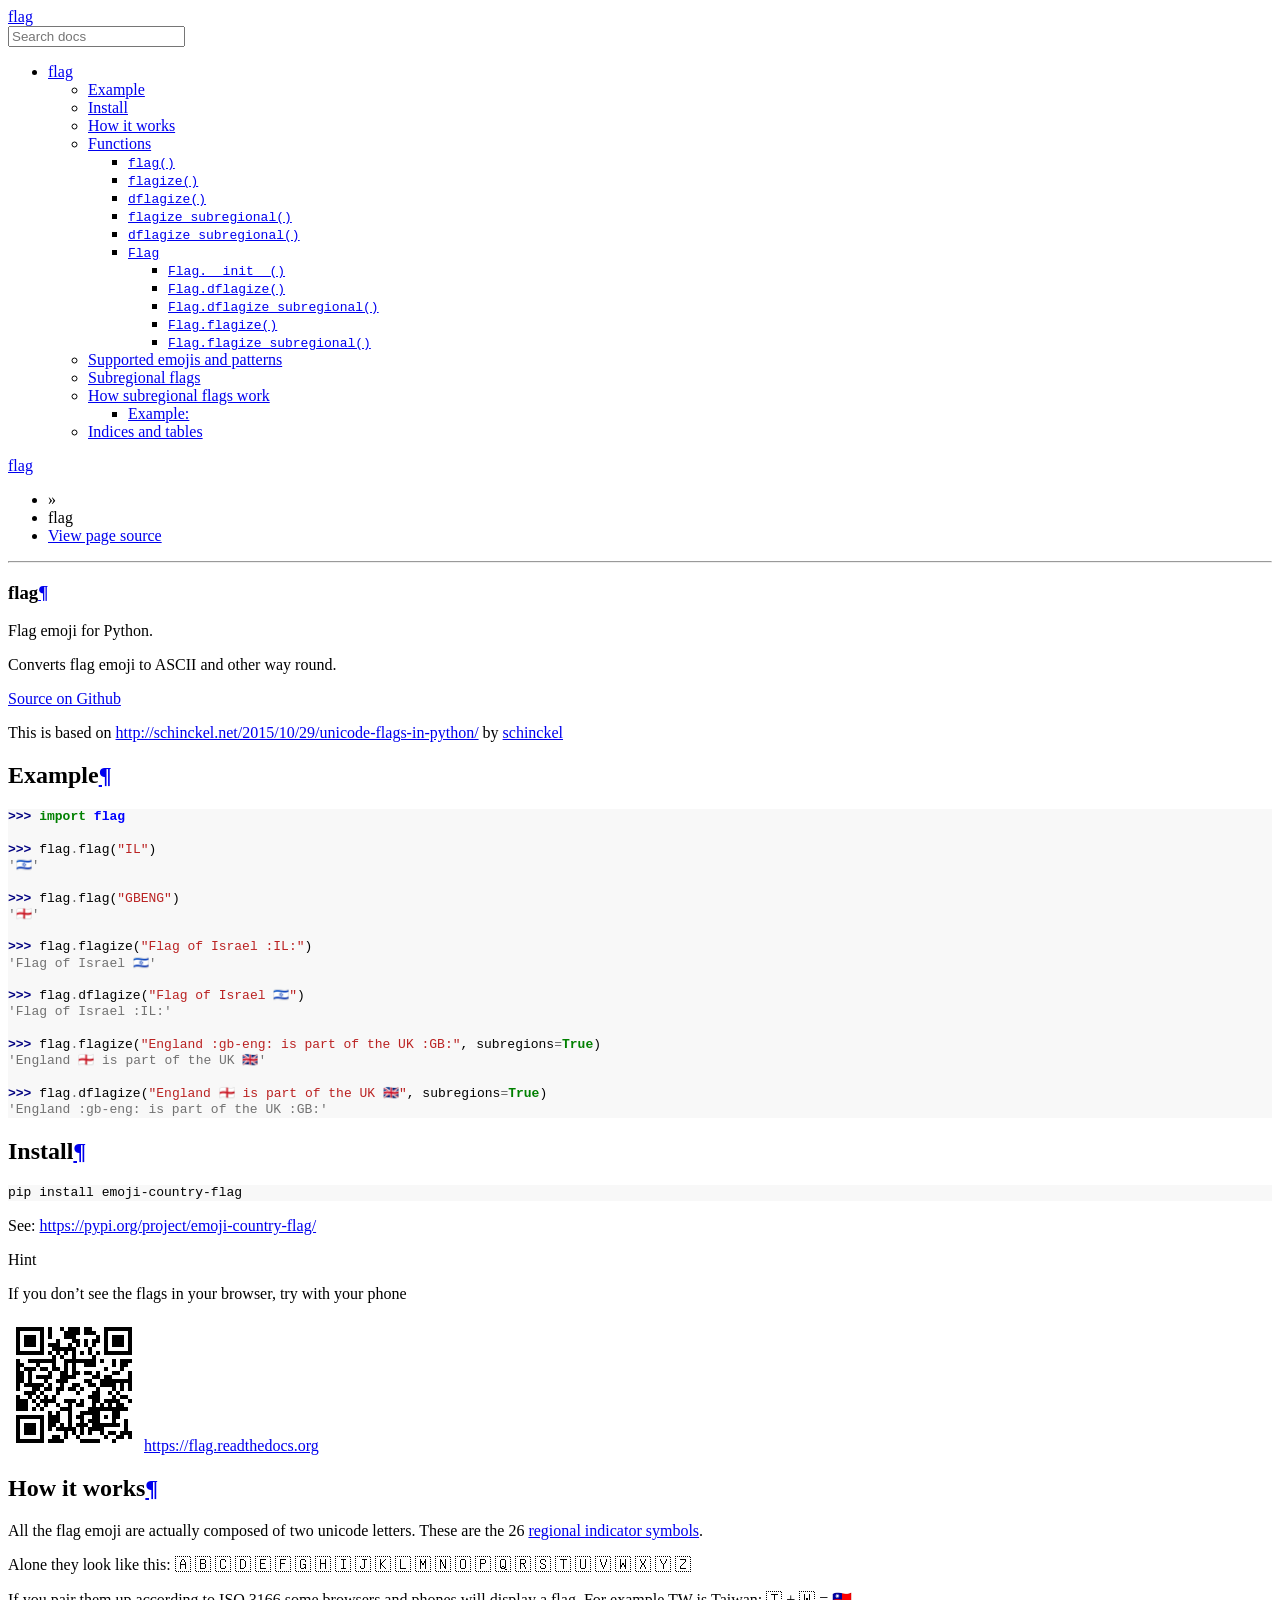
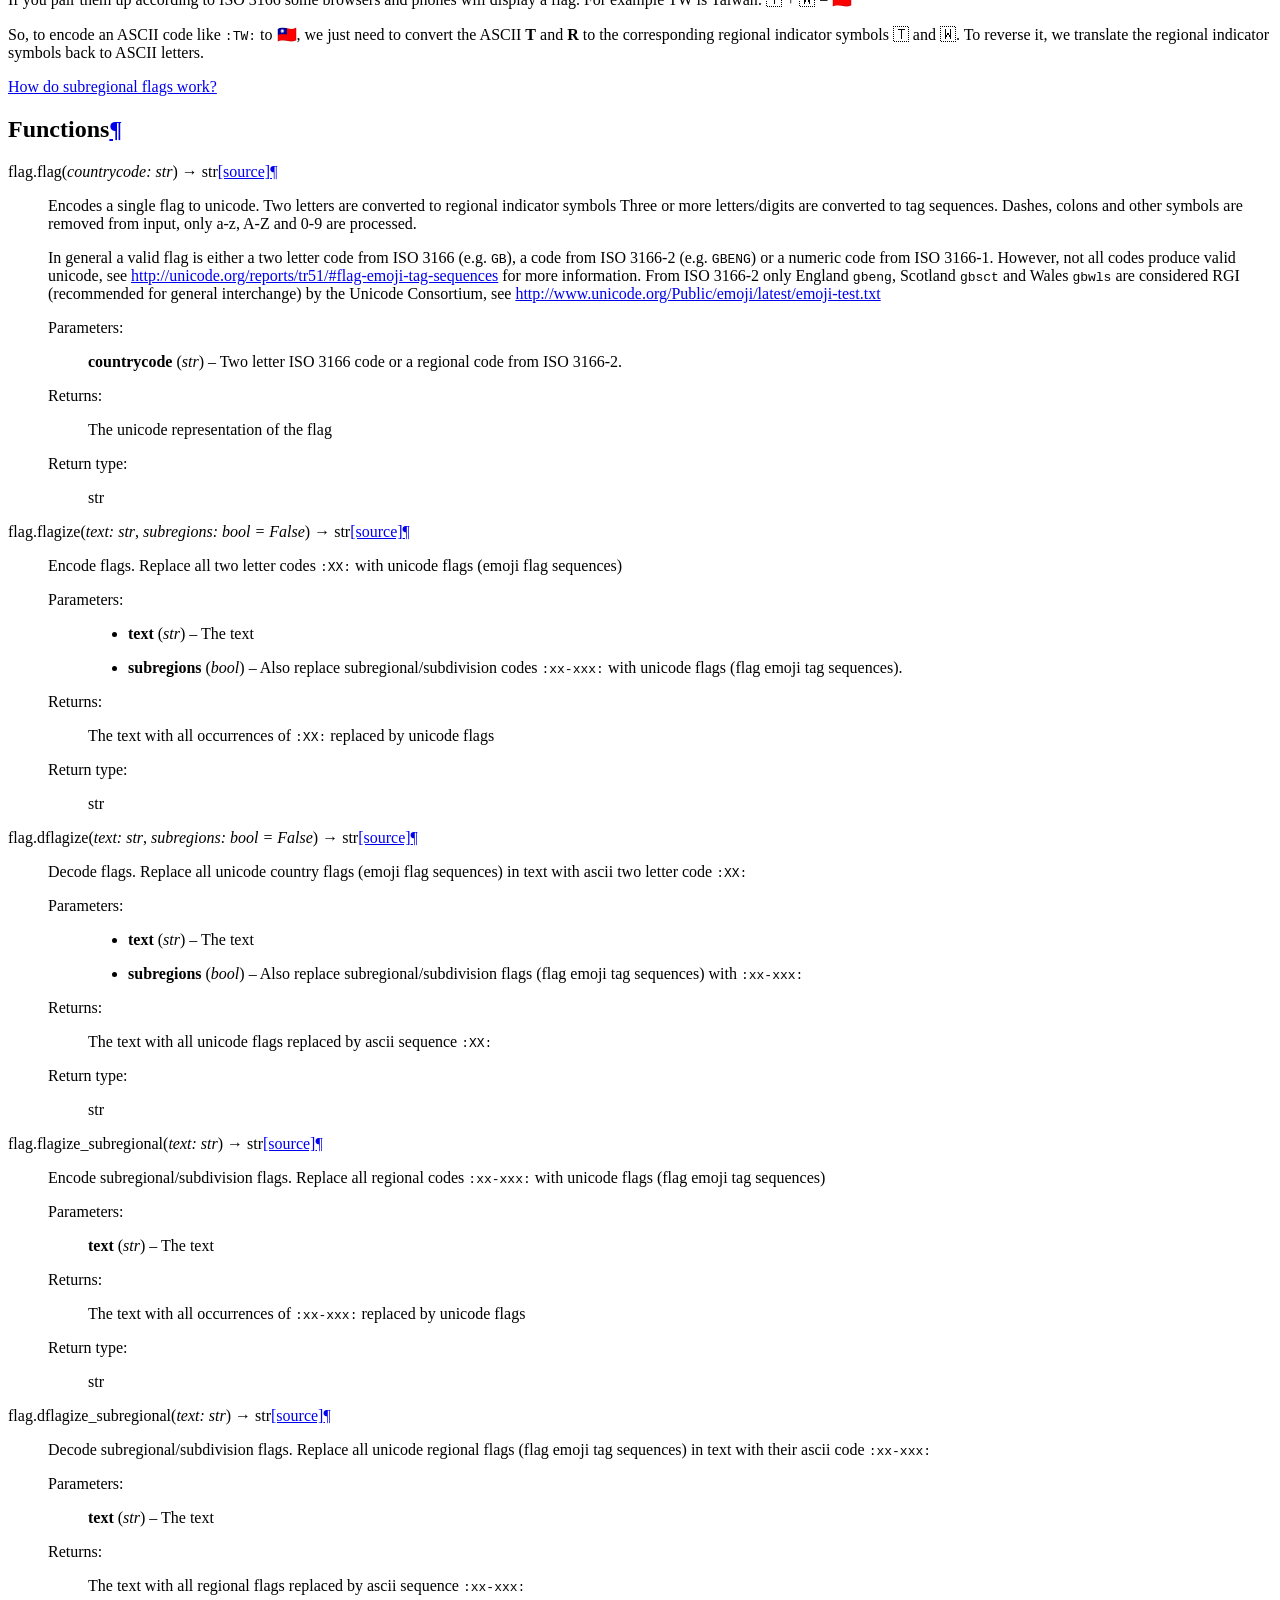
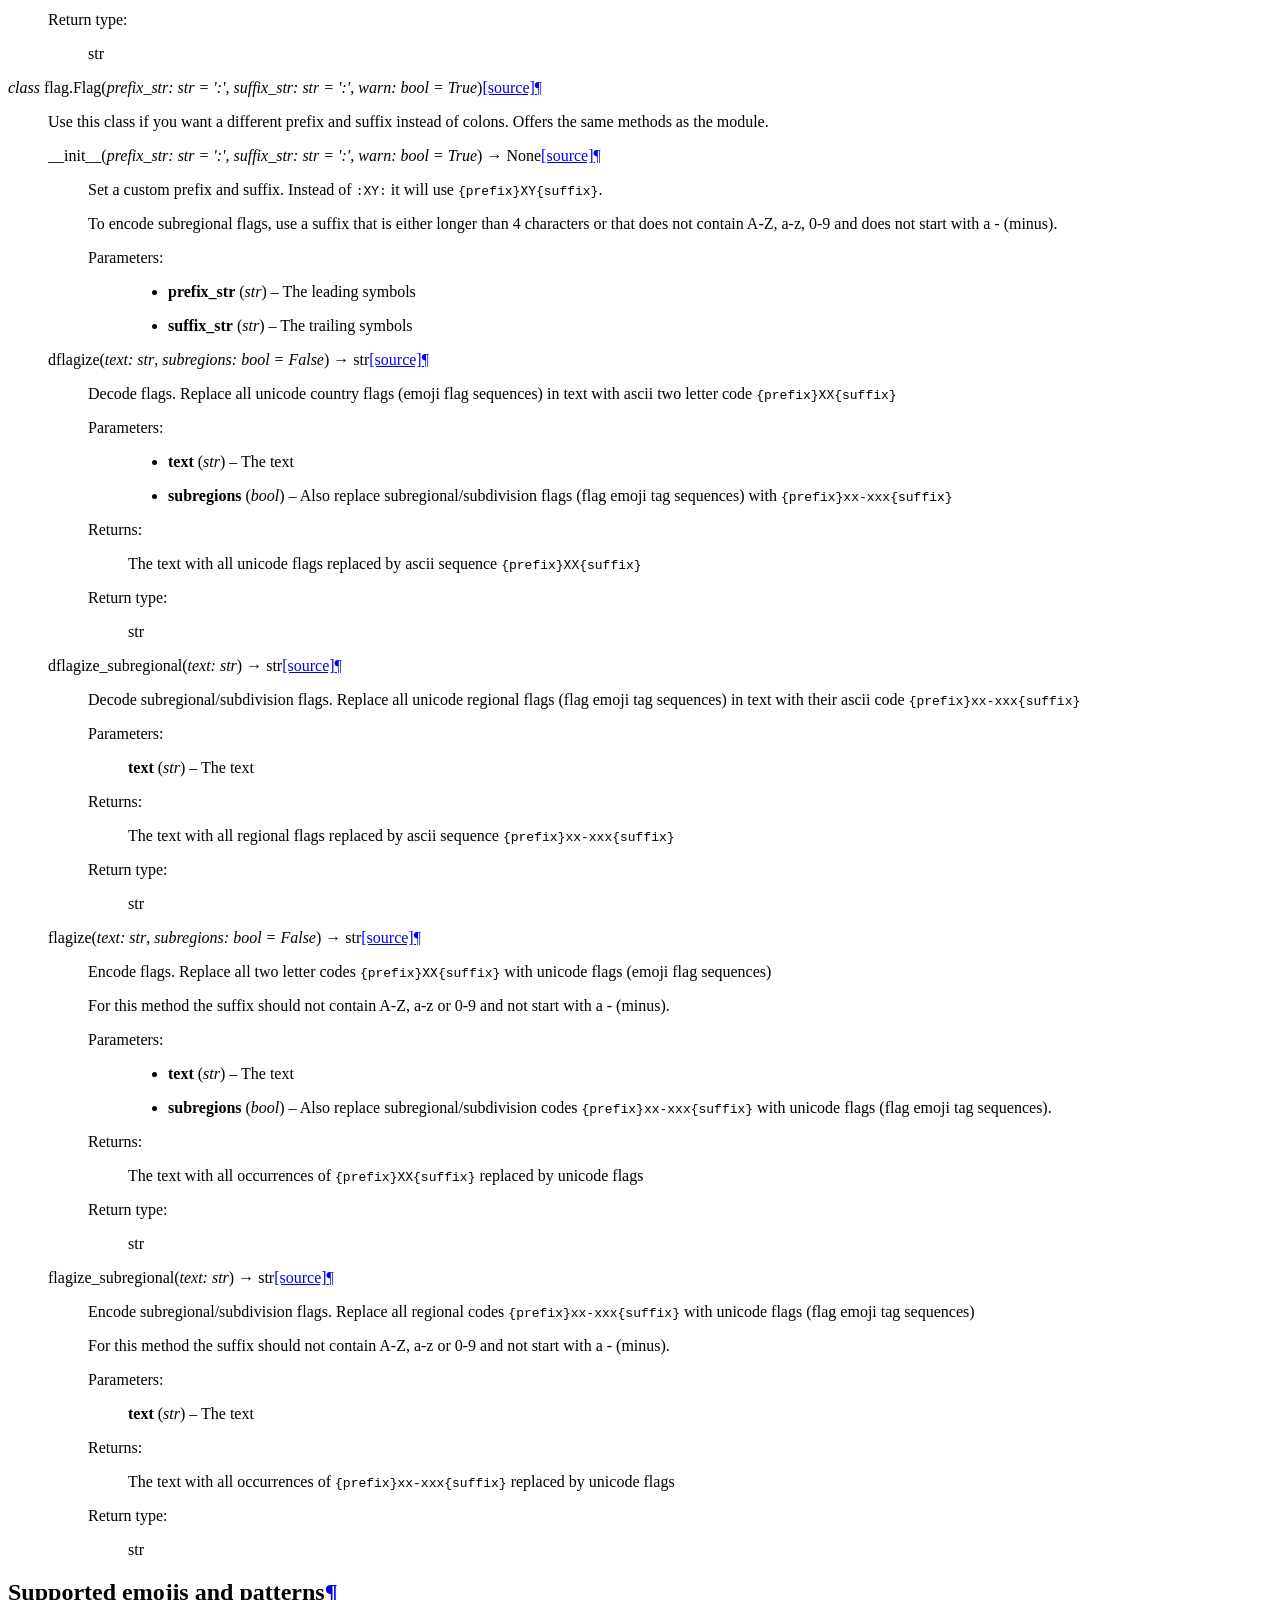
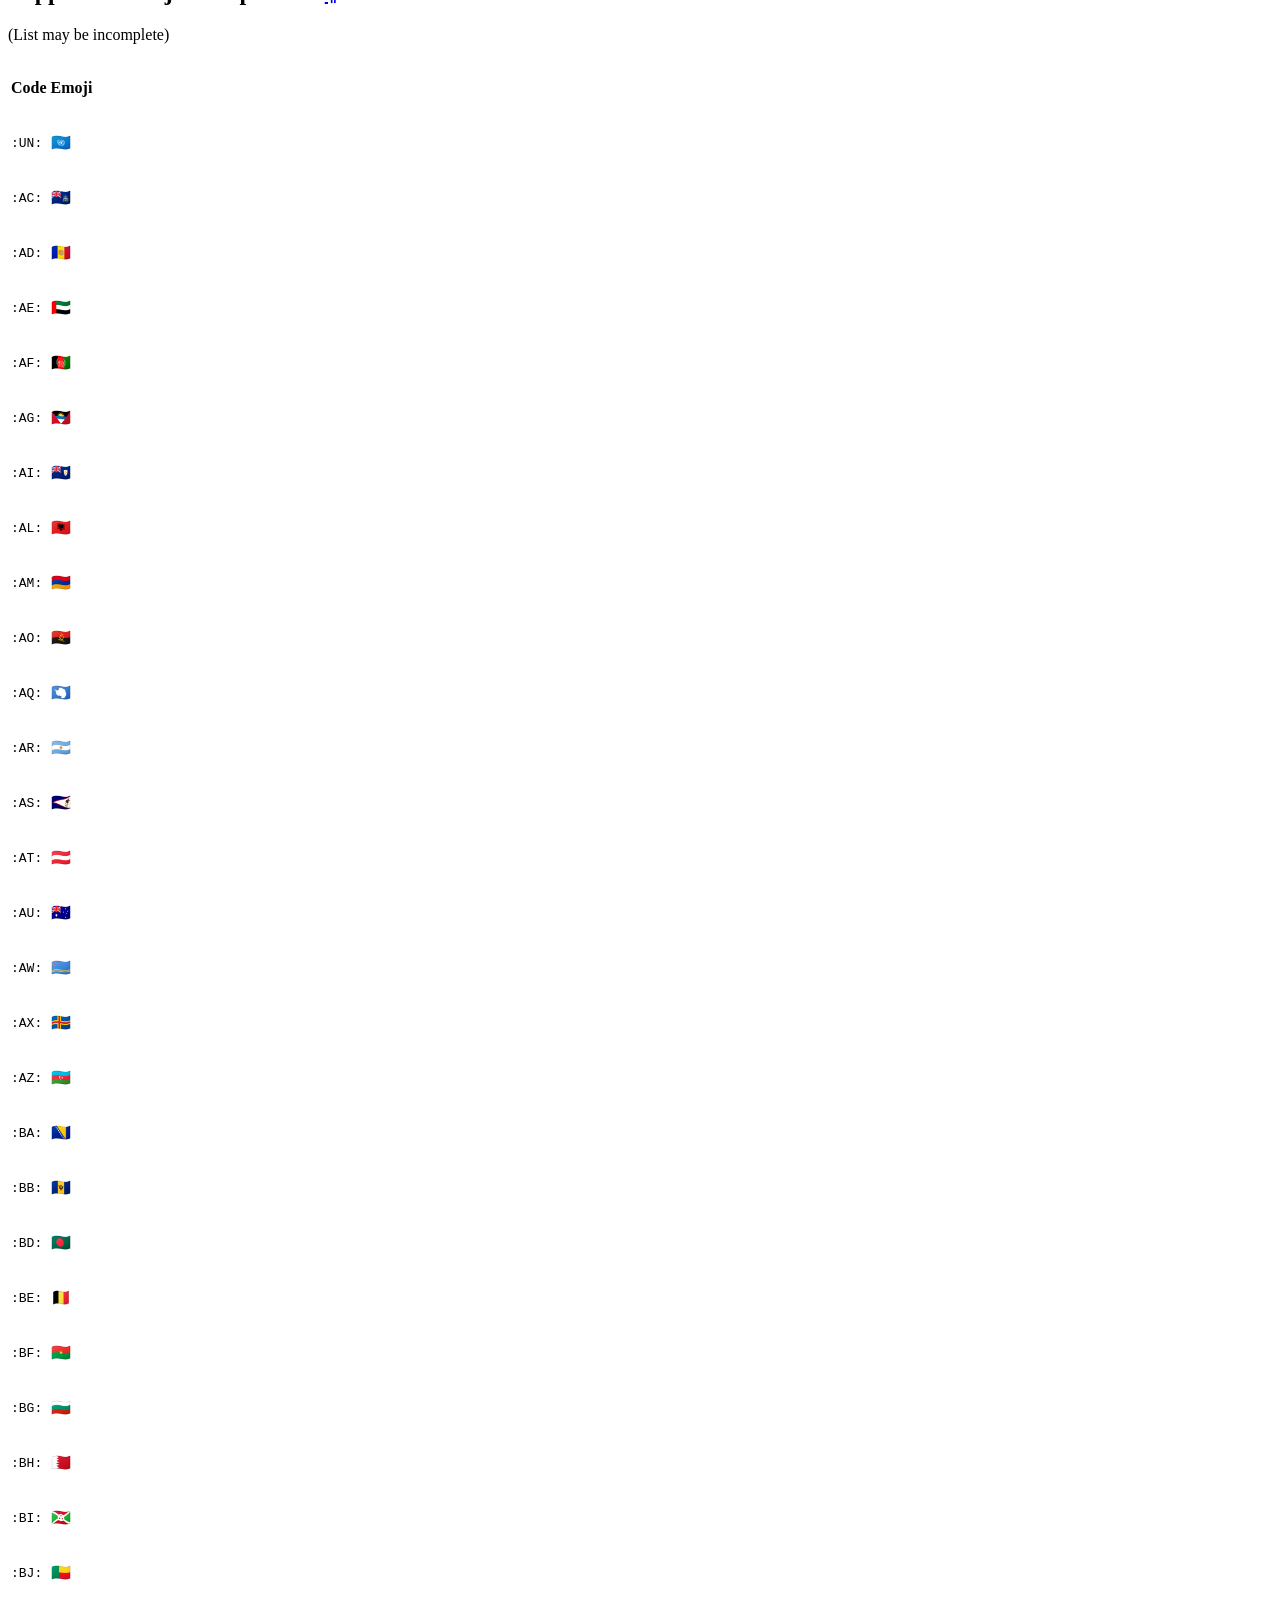
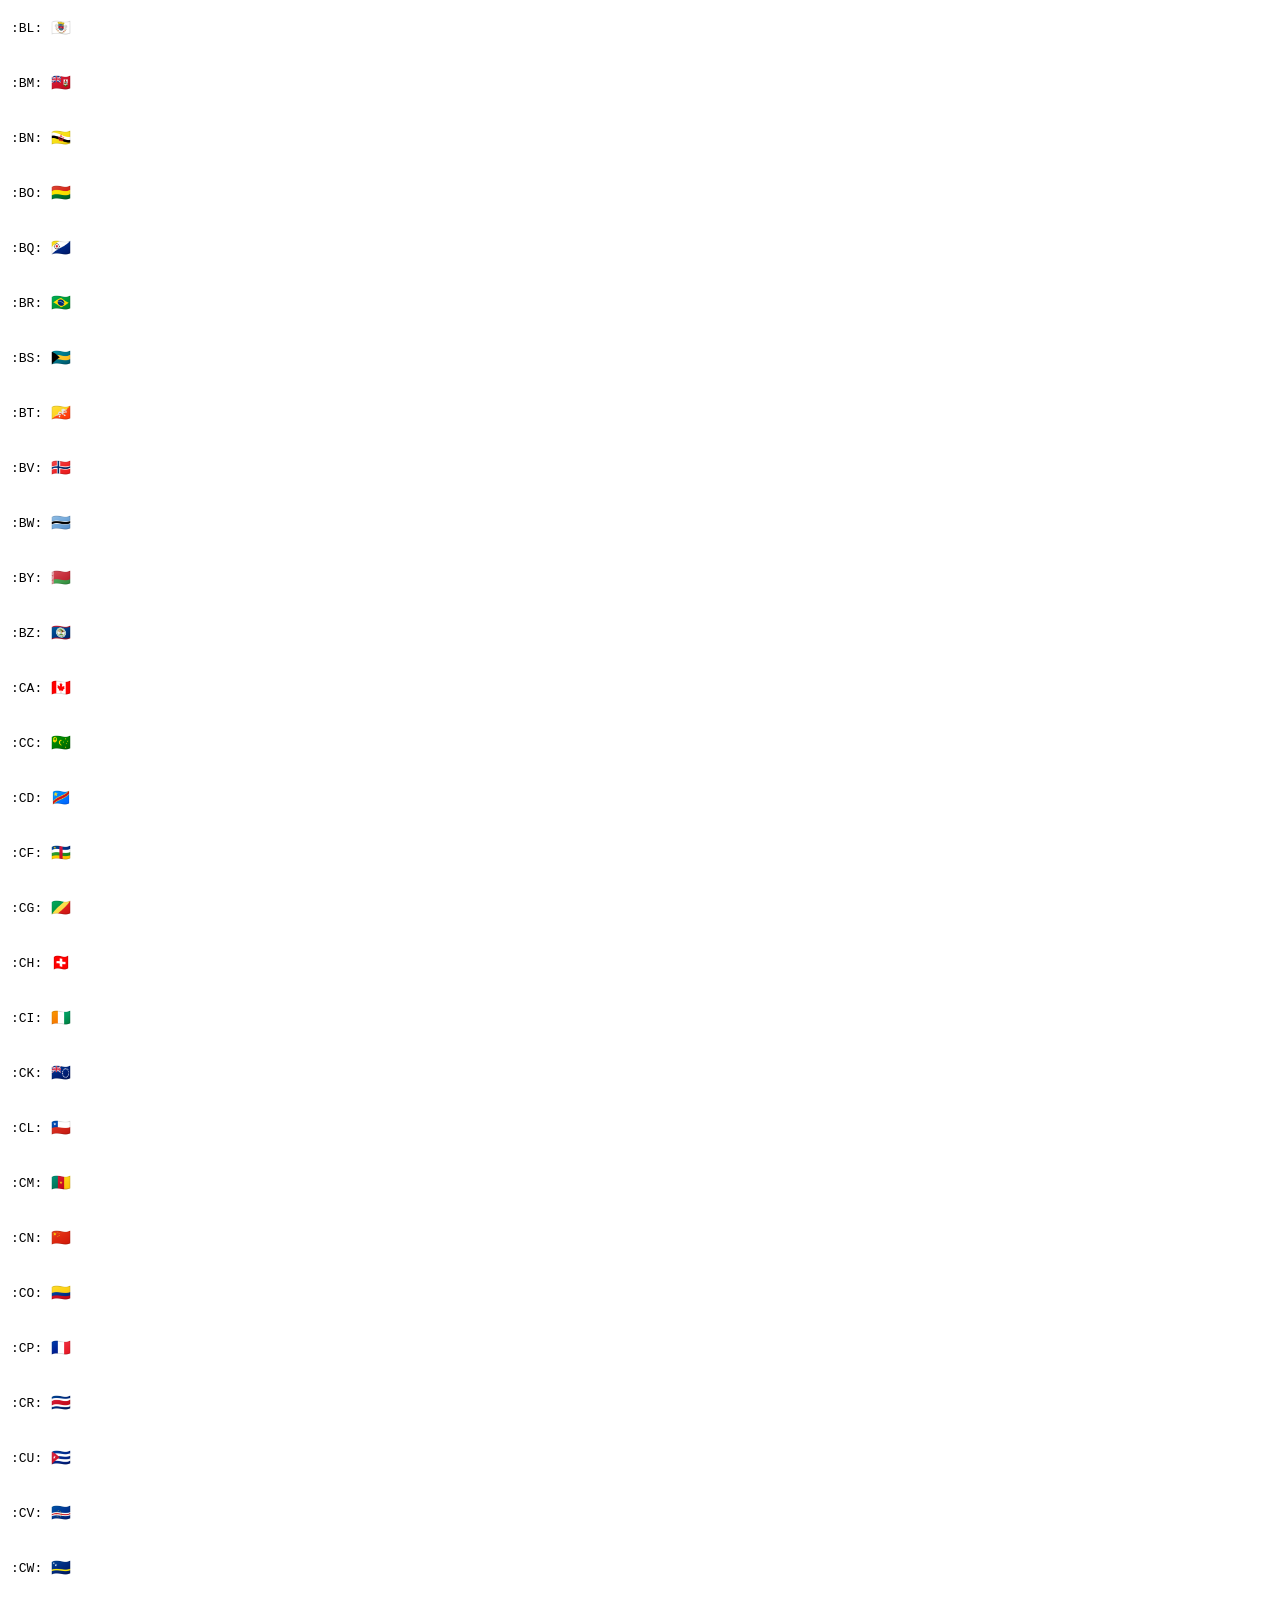
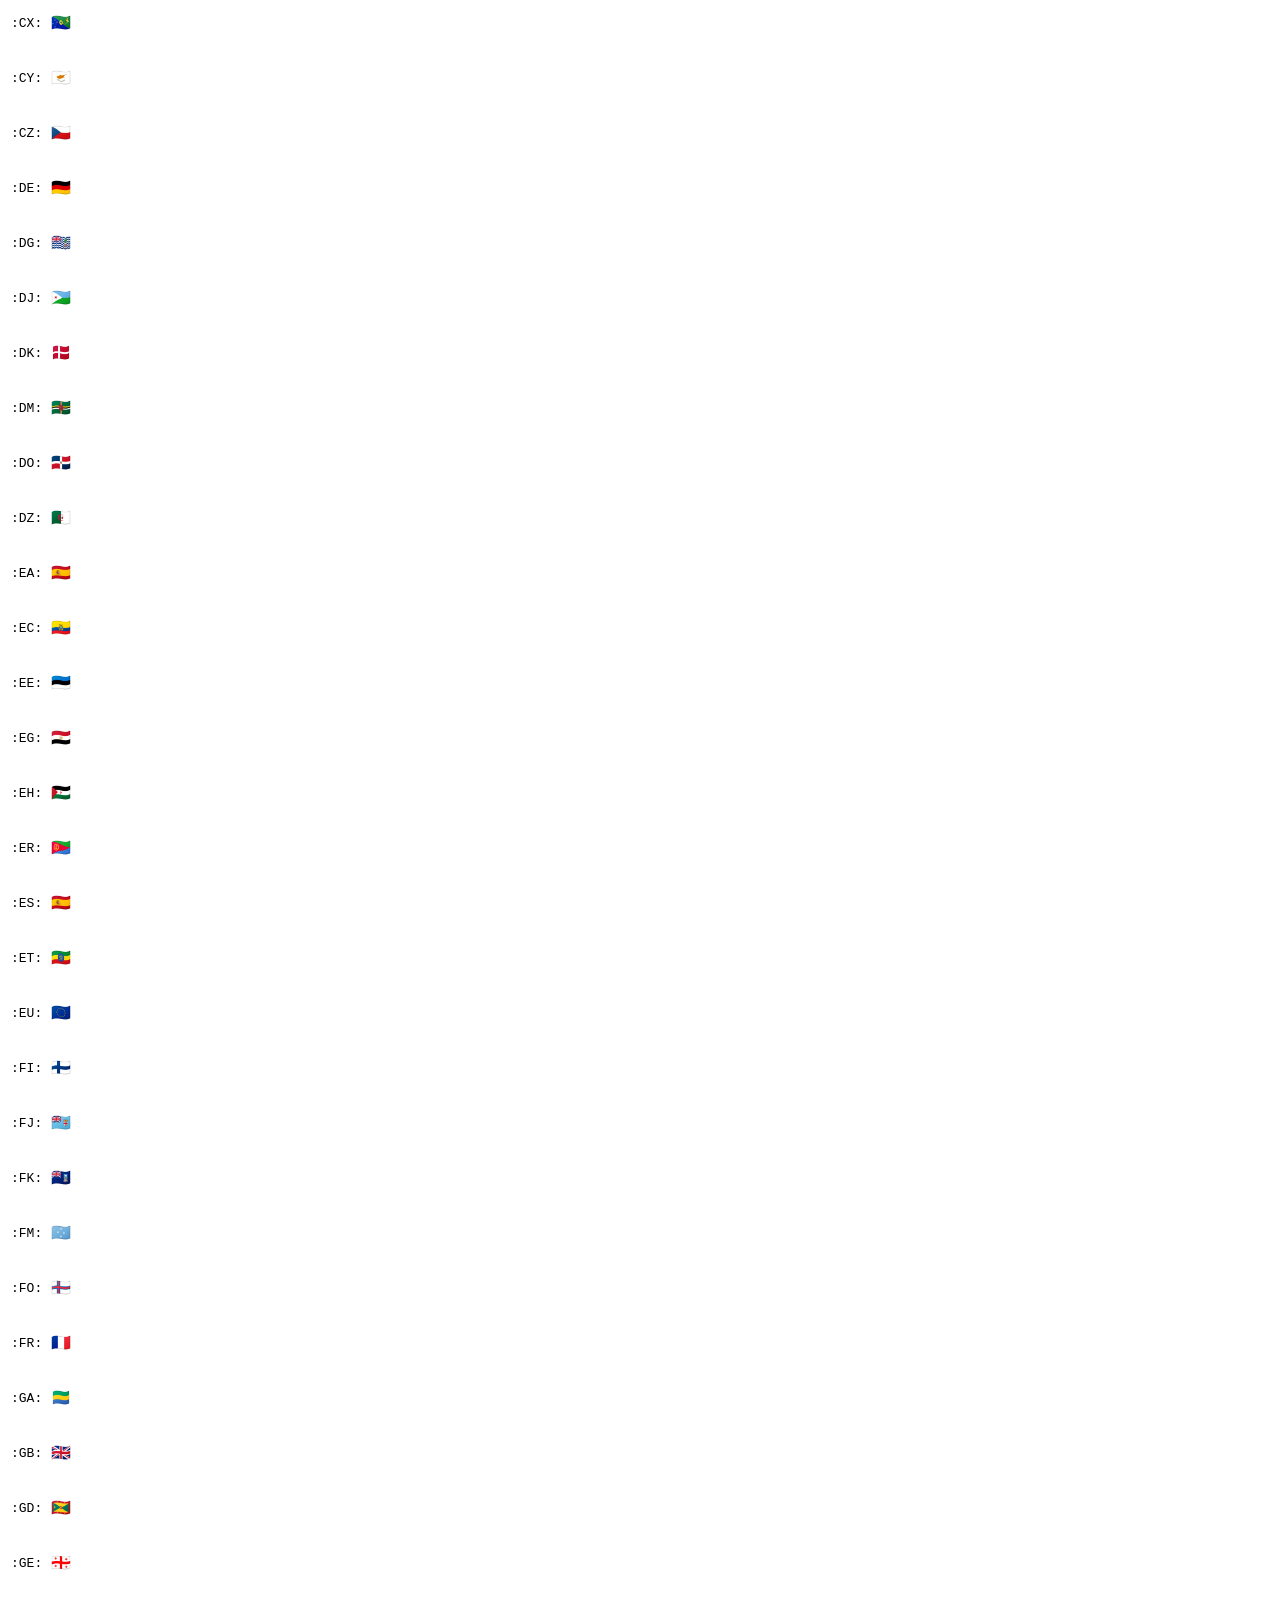
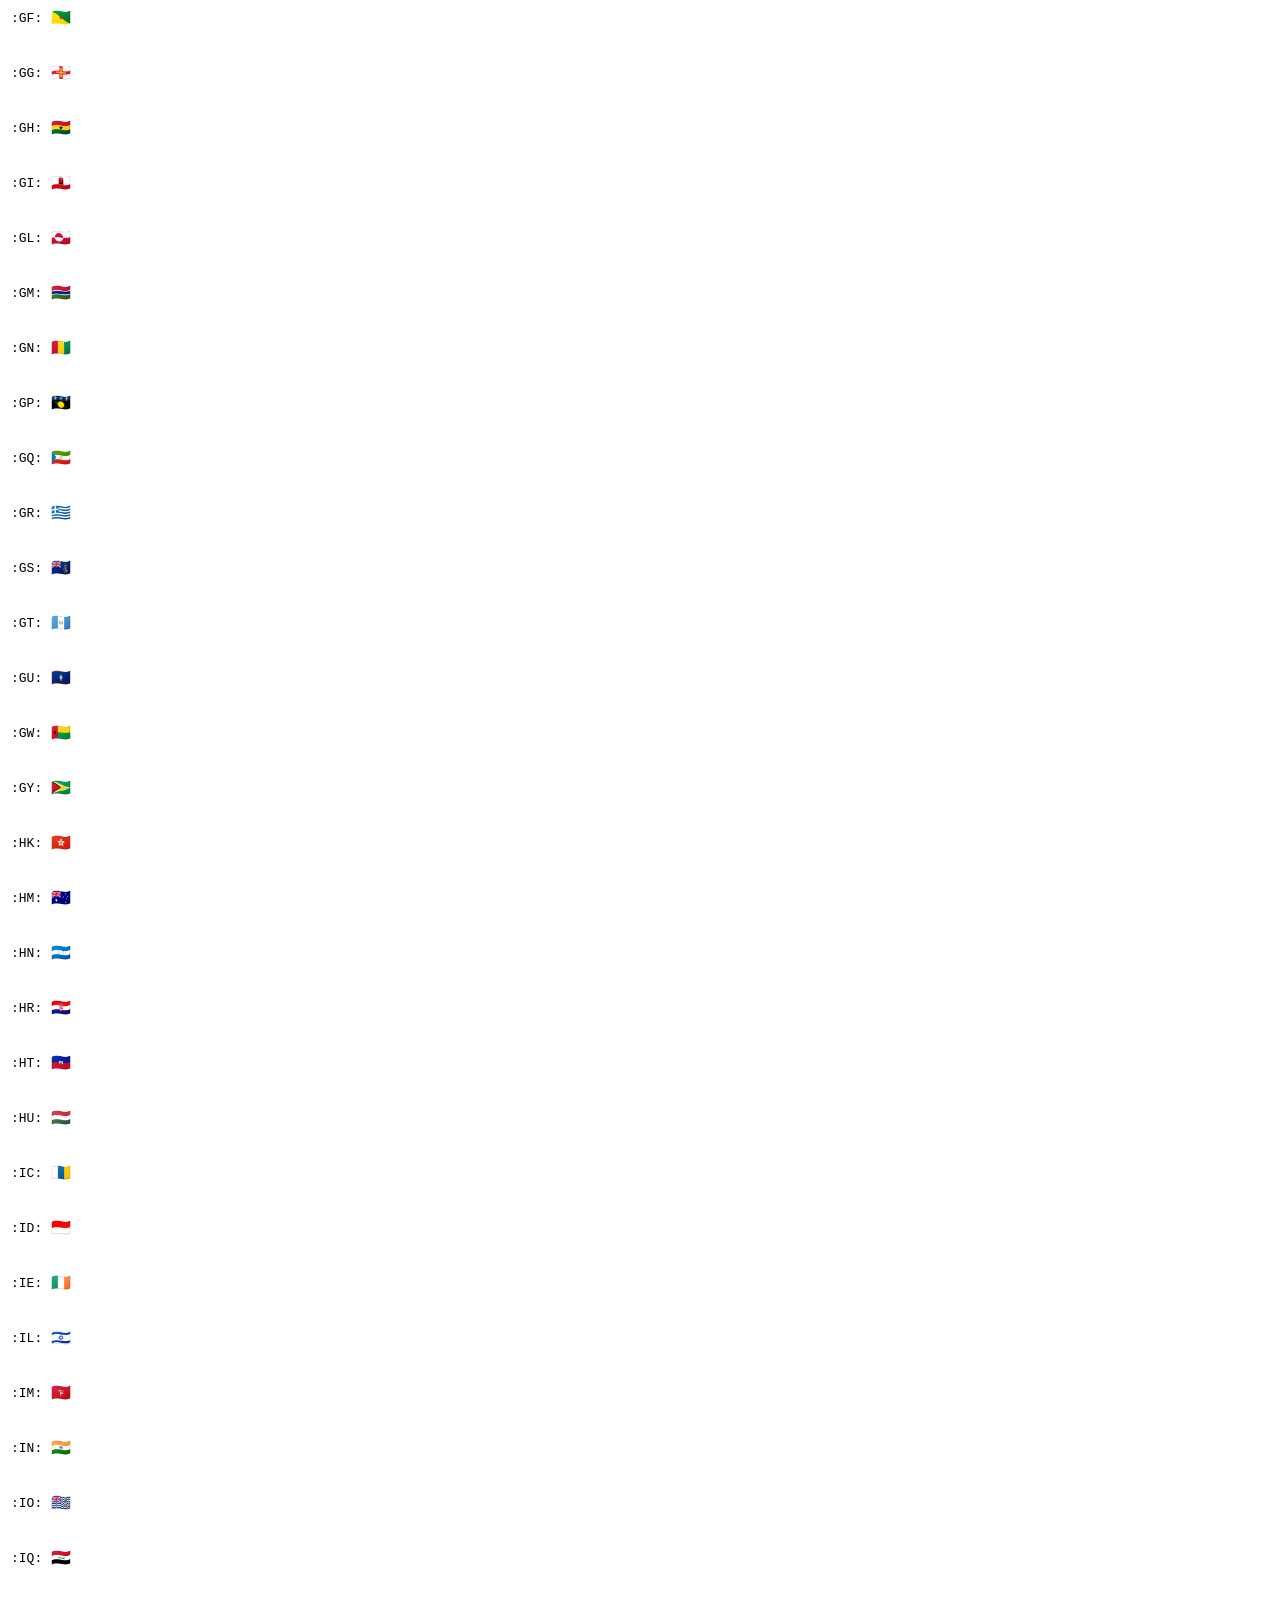
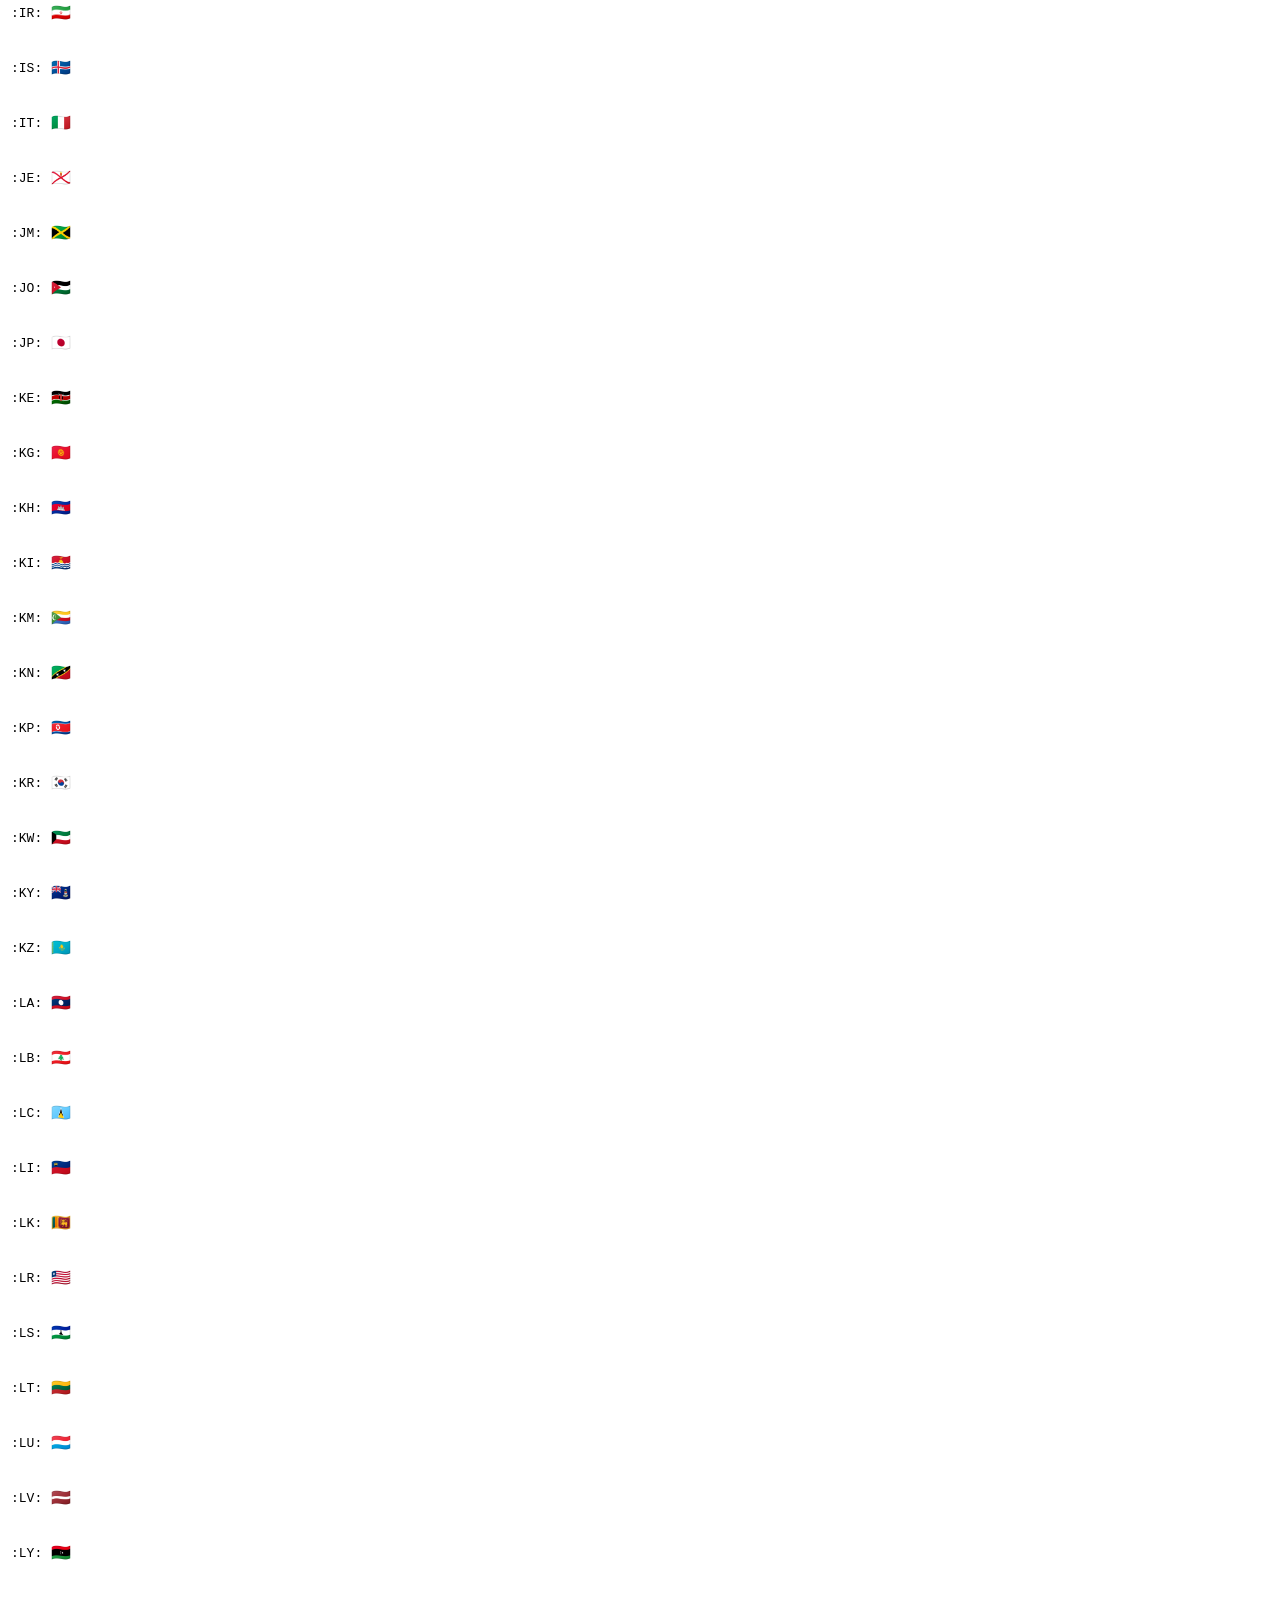
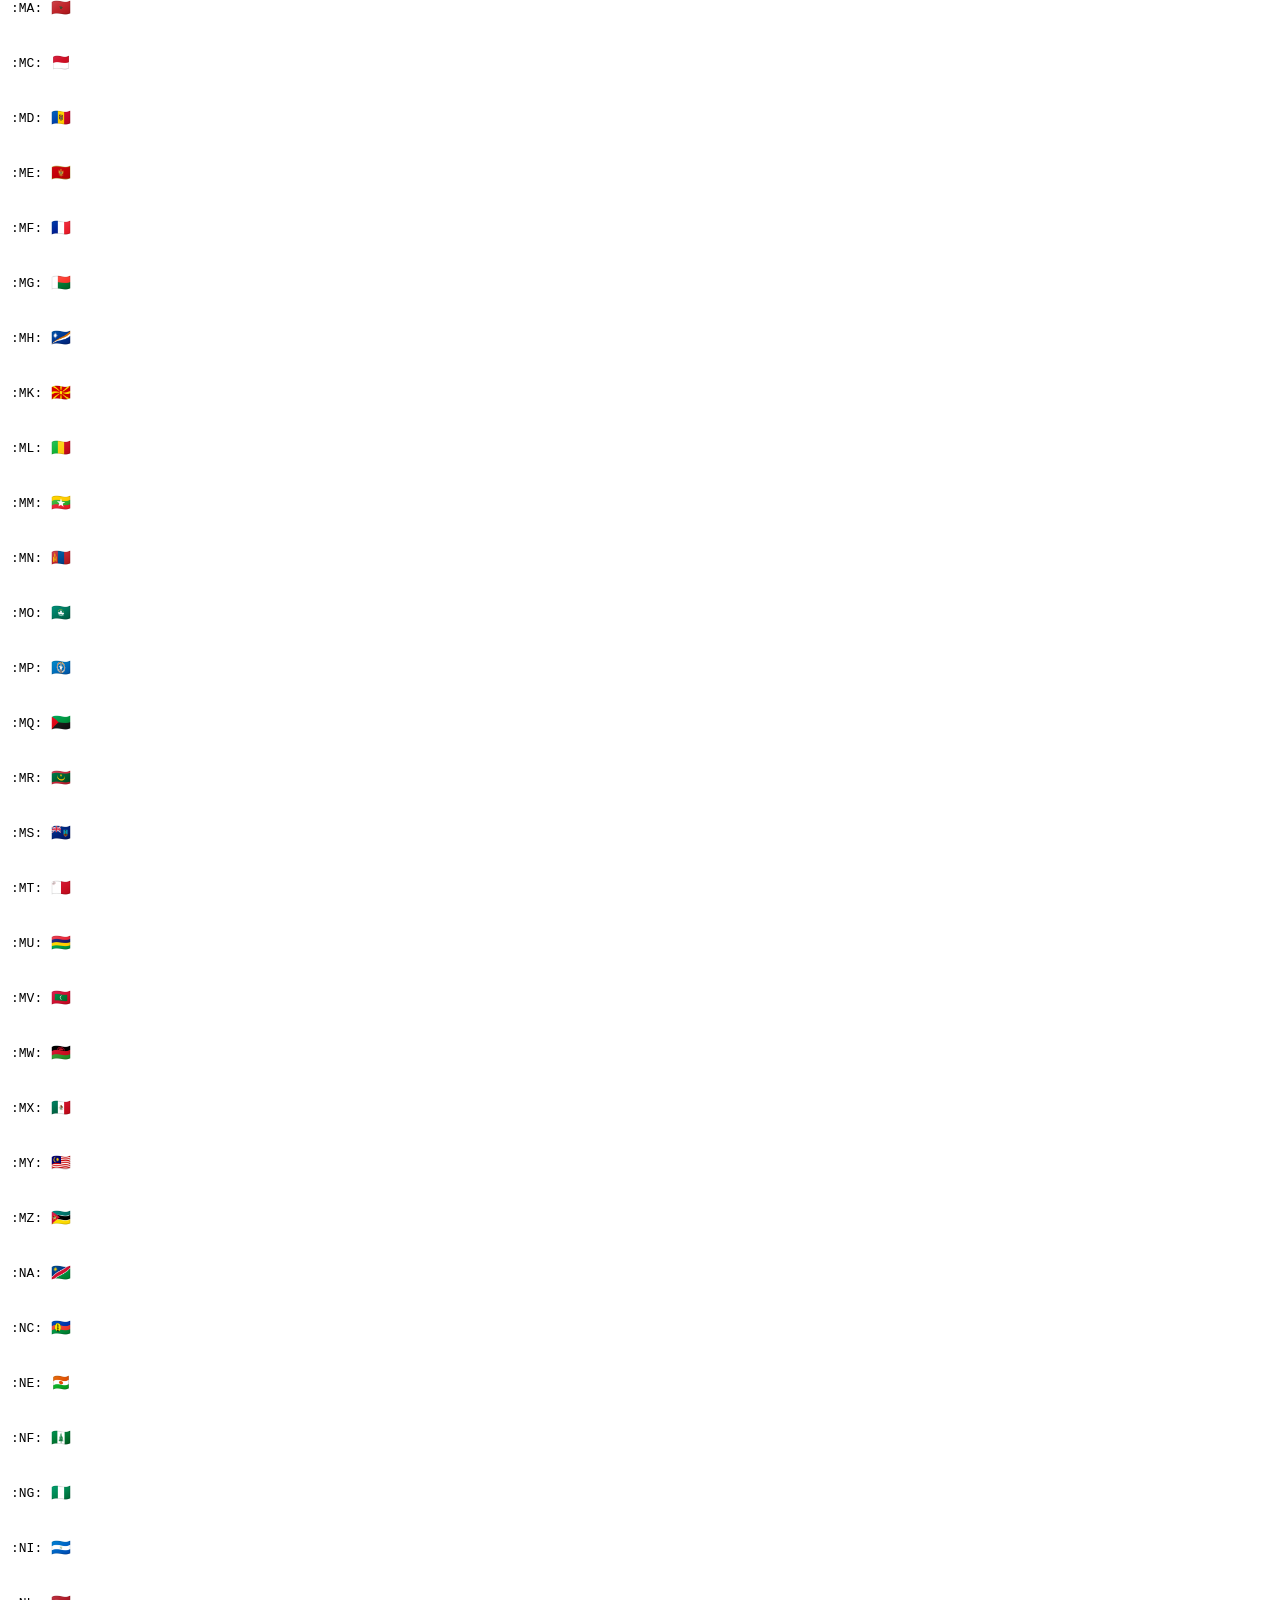
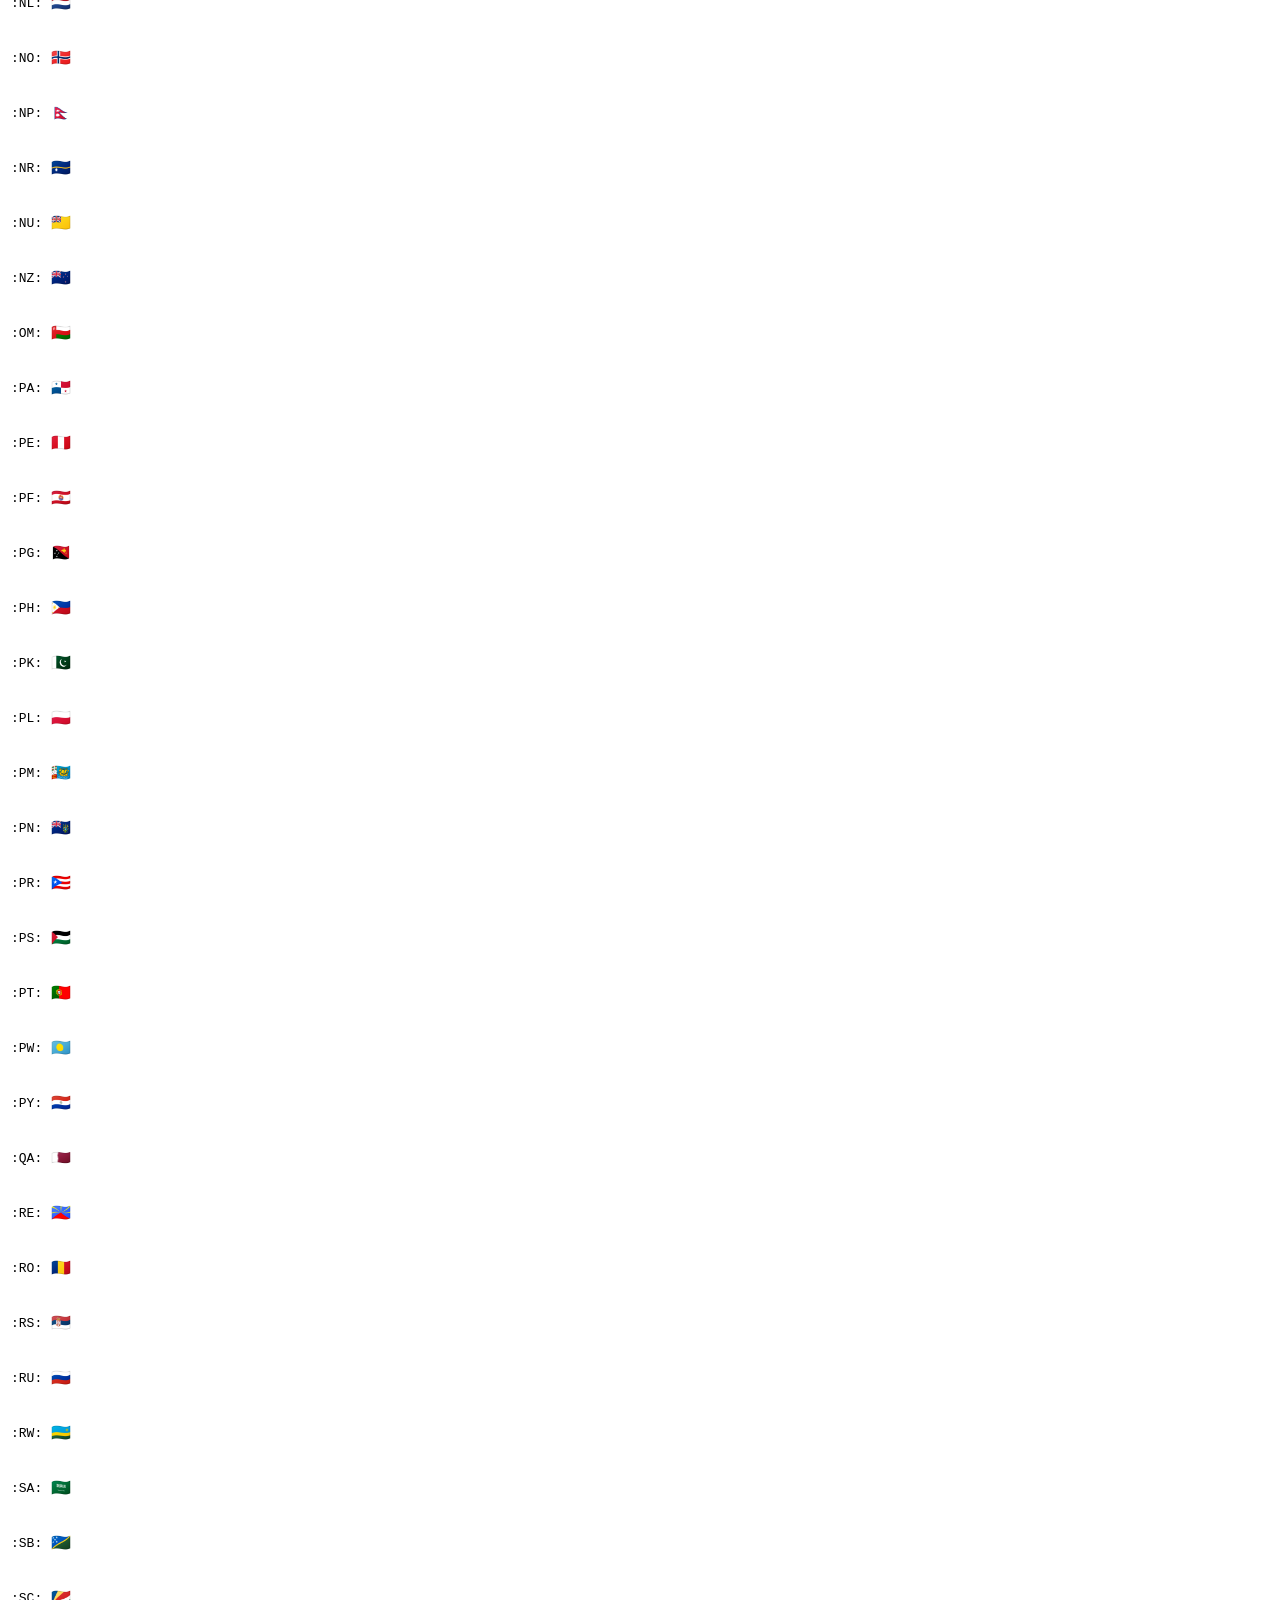
==== commit 18c10738: "build docs" ====
--- a/docs/_build/html/index.html
+++ b/docs/_build/html/index.html
@@ -1,31 +1,73 @@
+
+
 <!DOCTYPE html>
 <html class="writer-html5" lang="en" >
 <head>
   <meta charset="utf-8" />
+  <meta name="generator" content="Docutils 0.19: https://docutils.sourceforge.io/" />
+
   <meta name="viewport" content="width=device-width, initial-scale=1.0" />
+  
   <title>flag &mdash; flag  documentation</title>
-      <link rel="stylesheet" href="_static/pygments.css" type="text/css" />
-      <link rel="stylesheet" href="_static/css/theme.css" type="text/css" />
+  
+
+  
+  <link rel="stylesheet" href="_static/css/theme.css" type="text/css" />
+  <link rel="stylesheet" href="_static/pygments.css" type="text/css" />
+  <link rel="stylesheet" href="_static/pygments.css" type="text/css" />
+  <link rel="stylesheet" href="_static/css/theme.css" type="text/css" />
+
+  
+  
+
+  
+  
+
+  
+
+  
   <!--[if lt IE 9]>
     <script src="_static/js/html5shiv.min.js"></script>
   <![endif]-->
   
+    
+      <script type="text/javascript" id="documentation_options" data-url_root="./" src="_static/documentation_options.js"></script>
+        <script integrity="sha384-vtXRMe3mGCbOeY7l30aIg8H9p3GdeSe4IFlP6G8JMa7o7lXvnz3GFKzPxzJdPfGK" src="_static/jquery.js"></script>
+        <script integrity="sha384-lSZeSIVKp9myfKbDQ3GkN/KHjUc+mzg17VKDN4Y2kUeBSJioB9QSM639vM9fuY//" src="_static/_sphinx_javascript_frameworks_compat.js"></script>
         <script data-url_root="./" id="documentation_options" src="_static/documentation_options.js"></script>
-        <script src="_static/jquery.js"></script>
-        <script src="_static/underscore.js"></script>
         <script src="_static/doctools.js"></script>
-    <script src="_static/js/theme.js"></script>
+        <script src="_static/sphinx_highlight.js"></script>
+    
+    <script type="text/javascript" src="_static/js/theme.js"></script>
+
+    
     <link rel="index" title="Index" href="genindex.html" />
     <link rel="search" title="Search" href="search.html" /> 
 </head>
 
-<body class="wy-body-for-nav"> 
+<body class="wy-body-for-nav">
+
+   
   <div class="wy-grid-for-nav">
+    
     <nav data-toggle="wy-nav-shift" class="wy-nav-side">
       <div class="wy-side-scroll">
         <div class="wy-side-nav-search" >
+          
+
+          
             <a href="#" class="icon icon-home"> flag
+          
+
+          
           </a>
+
+          
+            
+            
+          
+
+          
 <div role="search">
   <form id="rtd-search-form" class="wy-form" action="search.html" method="get">
     <input type="text" name="q" placeholder="Search docs" />
@@ -33,14 +75,40 @@
     <input type="hidden" name="area" value="default" />
   </form>
 </div>
-        </div><div class="wy-menu wy-menu-vertical" data-spy="affix" role="navigation" aria-label="Navigation menu">
+
+          
+        </div>
+
+        
+        <div class="wy-menu wy-menu-vertical" data-spy="affix" role="navigation" aria-label="main navigation">
+          
+            
+            
+              
+            
+            
               <!-- Local TOC -->
               <div class="local-toc"><ul>
 <li><a class="reference internal" href="#">flag</a><ul>
 <li><a class="reference internal" href="#example">Example</a></li>
 <li><a class="reference internal" href="#install">Install</a></li>
 <li><a class="reference internal" href="#how-it-works">How it works</a></li>
-<li><a class="reference internal" href="#functions">Functions</a></li>
+<li><a class="reference internal" href="#functions">Functions</a><ul>
+<li><a class="reference internal" href="#flag.flag"><code class="docutils literal notranslate"><span class="pre">flag()</span></code></a></li>
+<li><a class="reference internal" href="#flag.flagize"><code class="docutils literal notranslate"><span class="pre">flagize()</span></code></a></li>
+<li><a class="reference internal" href="#flag.dflagize"><code class="docutils literal notranslate"><span class="pre">dflagize()</span></code></a></li>
+<li><a class="reference internal" href="#flag.flagize_subregional"><code class="docutils literal notranslate"><span class="pre">flagize_subregional()</span></code></a></li>
+<li><a class="reference internal" href="#flag.dflagize_subregional"><code class="docutils literal notranslate"><span class="pre">dflagize_subregional()</span></code></a></li>
+<li><a class="reference internal" href="#flag.Flag"><code class="docutils literal notranslate"><span class="pre">Flag</span></code></a><ul>
+<li><a class="reference internal" href="#flag.Flag.__init__"><code class="docutils literal notranslate"><span class="pre">Flag.__init__()</span></code></a></li>
+<li><a class="reference internal" href="#flag.Flag.dflagize"><code class="docutils literal notranslate"><span class="pre">Flag.dflagize()</span></code></a></li>
+<li><a class="reference internal" href="#flag.Flag.dflagize_subregional"><code class="docutils literal notranslate"><span class="pre">Flag.dflagize_subregional()</span></code></a></li>
+<li><a class="reference internal" href="#flag.Flag.flagize"><code class="docutils literal notranslate"><span class="pre">Flag.flagize()</span></code></a></li>
+<li><a class="reference internal" href="#flag.Flag.flagize_subregional"><code class="docutils literal notranslate"><span class="pre">Flag.flagize_subregional()</span></code></a></li>
+</ul>
+</li>
+</ul>
+</li>
 <li><a class="reference internal" href="#supported-emojis-and-patterns">Supported emojis and patterns</a></li>
 <li><a class="reference internal" href="#subregional-flags">Subregional flags</a></li>
 <li><a class="reference internal" href="#how-subregional-flags-work">How subregional flags work</a><ul>
@@ -52,40 +120,81 @@
 </li>
 </ul>
 </div>
+            
+          
         </div>
+        
       </div>
     </nav>
 
-    <section data-toggle="wy-nav-shift" class="wy-nav-content-wrap"><nav class="wy-nav-top" aria-label="Mobile navigation menu" >
+    <section data-toggle="wy-nav-shift" class="wy-nav-content-wrap">
+
+      
+      <nav class="wy-nav-top" aria-label="top navigation">
+        
           <i data-toggle="wy-nav-top" class="fa fa-bars"></i>
           <a href="#">flag</a>
+        
       </nav>
 
+
       <div class="wy-nav-content">
+        
         <div class="rst-content">
-          <div role="navigation" aria-label="Page navigation">
+        
+          
+
+
+
+
+
+
+
+
+
+
+
+
+
+
+
+
+
+<div role="navigation" aria-label="breadcrumbs navigation">
+
   <ul class="wy-breadcrumbs">
+    
       <li><a href="#" class="icon icon-home"></a> &raquo;</li>
+        
       <li>flag</li>
+    
+    
       <li class="wy-breadcrumbs-aside">
+        
+          
             <a href="_sources/index.rst.txt" rel="nofollow"> View page source</a>
+          
+        
       </li>
+    
   </ul>
+
+  
   <hr/>
 </div>
           <div role="main" class="document" itemscope="itemscope" itemtype="http://schema.org/Article">
            <div itemprop="articleBody">
-             
+            
   <div class="toctree-wrapper compound">
 </div>
-<div class="section" id="flag">
-<h1>flag<a class="headerlink" href="#flag" title="Permalink to this headline"></a></h1>
+<section id="flag">
+<h1>flag<a class="headerlink" href="#flag" title="Permalink to this heading">¶</a></h1>
 <p>Flag emoji for Python.</p>
 <p>Converts flag emoji to ASCII and other way round.</p>
 <p><a class="reference external" href="https://github.com/cvzi/flag">Source on Github</a></p>
 <p>This is based on <a class="reference external" href="http://web.archive.org/web/20180425063617/https://schinckel.net/2015/10/29/unicode-flags-in-python/">http://schinckel.net/2015/10/29/unicode-flags-in-python/</a> by <a class="reference external" href="https://github.com/schinckel/">schinckel</a></p>
-<div class="section" id="example">
-<h2>Example<a class="headerlink" href="#example" title="Permalink to this headline"></a></h2>
+<section id="example">
+<h2>Example<a class="headerlink" href="#example" title="Permalink to this heading">¶</a></h2>
 <div class="highlight-python notranslate"><div class="highlight"><pre><span></span><span class="gp">&gt;&gt;&gt; </span><span class="kn">import</span> <span class="nn">flag</span>
 
 <span class="gp">&gt;&gt;&gt; </span><span class="n">flag</span><span class="o">.</span><span class="n">flag</span><span class="p">(</span><span class="s2">&quot;IL&quot;</span><span class="p">)</span>
@@ -107,10 +216,10 @@
 <span class="go">&#39;England :gb-eng: is part of the UK :GB:&#39;</span>
 </pre></div>
 </div>
-</div>
-<div class="section" id="install">
-<h2>Install<a class="headerlink" href="#install" title="Permalink to this headline"></a></h2>
-<div class="highlight-shell notranslate"><div class="highlight"><pre><span></span>pip install emoji-country-flag
+</section>
+<section id="install">
+<h2>Install<a class="headerlink" href="#install" title="Permalink to this heading">¶</a></h2>
+<div class="highlight-shell notranslate"><div class="highlight"><pre><span></span>pip<span class="w"> </span>install<span class="w"> </span>emoji-country-flag
 </pre></div>
 </div>
 <p>See: <a class="reference external" href="https://pypi.org/project/emoji-country-flag/">https://pypi.org/project/emoji-country-flag/</a></p>
@@ -119,9 +228,9 @@
 <p>If you don’t see the flags in your browser, try with your phone</p>
 <p><a class="reference external" href="https://flag.readthedocs.org"><img alt="QR Code containg https://flag.readthedocs.org" src="_images/qr.png" /></a> <a class="reference external" href="https://flag.readthedocs.org">https://flag.readthedocs.org</a></p>
 </div>
-</div>
-<div class="section" id="how-it-works">
-<h2>How it works<a class="headerlink" href="#how-it-works" title="Permalink to this headline"></a></h2>
+</section>
+<section id="how-it-works">
+<h2>How it works<a class="headerlink" href="#how-it-works" title="Permalink to this heading">¶</a></h2>
 <p>All the flag emoji are actually composed of two unicode letters. These are the 26 <a class="reference external" href="https://en.wikipedia.org/wiki/Regional_Indicator_Symbol">regional indicator symbols</a>.</p>
 <p>Alone they look like this:
 🇦 🇧 🇨 🇩 🇪 🇫 🇬 🇭 🇮 🇯 🇰 🇱 🇲 🇳 🇴 🇵 🇶 🇷 🇸 🇹 🇺 🇻 🇼 🇽 🇾 🇿</p>
@@ -130,12 +239,12 @@
 <p>So, to encode an ASCII code like <code class="docutils literal notranslate"><span class="pre">:TW:</span></code> to 🇹🇼, we just need to convert the ASCII <strong>T</strong> and <strong>R</strong> to the corresponding regional indicator symbols 🇹 and 🇼.
 To reverse it, we translate the regional indicator symbols back to ASCII letters.</p>
 <p><a class="reference internal" href="#how-subregional-flags-work">How do subregional flags work?</a></p>
-</div>
-<div class="section" id="functions">
-<h2>Functions<a class="headerlink" href="#functions" title="Permalink to this headline"></a></h2>
+</section>
+<section id="functions">
+<h2>Functions<a class="headerlink" href="#functions" title="Permalink to this heading">¶</a></h2>
 <dl class="py function">
 <dt class="sig sig-object py" id="flag.flag">
-<span class="sig-prename descclassname"><span class="pre">flag.</span></span><span class="sig-name descname"><span class="pre">flag</span></span><span class="sig-paren">(</span><em class="sig-param"><span class="n"><span class="pre">countrycode</span></span><span class="p"><span class="pre">:</span></span><span class="w"> </span><span class="n"><span class="pre">str</span></span></em><span class="sig-paren">)</span> <span class="sig-return"><span class="sig-return-icon">&#x2192;</span> <span class="sig-return-typehint"><span class="pre">str</span></span></span><a class="reference internal" href="_modules/flag.html#flag"><span class="viewcode-link"><span class="pre">[source]</span></span></a><a class="headerlink" href="#flag.flag" title="Permalink to this definition"></a></dt>
+<span class="sig-prename descclassname"><span class="pre">flag.</span></span><span class="sig-name descname"><span class="pre">flag</span></span><span class="sig-paren">(</span><em class="sig-param"><span class="n"><span class="pre">countrycode</span></span><span class="p"><span class="pre">:</span></span><span class="w"> </span><span class="n"><span class="pre">str</span></span></em><span class="sig-paren">)</span> <span class="sig-return"><span class="sig-return-icon">&#x2192;</span> <span class="sig-return-typehint"><span class="pre">str</span></span></span><a class="reference internal" href="_modules/flag.html#flag"><span class="viewcode-link"><span class="pre">[source]</span></span></a><a class="headerlink" href="#flag.flag" title="Permalink to this definition">¶</a></dt>
 <dd><p>Encodes a single flag to unicode. Two letters are converted to regional
 indicator symbols
 Three or more letters/digits are converted to tag sequences.
@@ -152,14 +261,14 @@
 by the Unicode Consortium,
 see <a class="reference external" href="http://www.unicode.org/Public/emoji/latest/emoji-test.txt">http://www.unicode.org/Public/emoji/latest/emoji-test.txt</a></p>
 <dl class="field-list simple">
-<dt class="field-odd">Parameters</dt>
+<dt class="field-odd">Parameters<span class="colon">:</span></dt>
 <dd class="field-odd"><p><strong>countrycode</strong> (<em>str</em>) – Two letter ISO 3166 code or a regional code
 from ISO 3166-2.</p>
 </dd>
-<dt class="field-even">Returns</dt>
+<dt class="field-even">Returns<span class="colon">:</span></dt>
 <dd class="field-even"><p>The unicode representation of the flag</p>
 </dd>
-<dt class="field-odd">Return type</dt>
+<dt class="field-odd">Return type<span class="colon">:</span></dt>
 <dd class="field-odd"><p>str</p>
 </dd>
 </dl>
@@ -167,22 +276,22 @@
 
 <dl class="py function">
 <dt class="sig sig-object py" id="flag.flagize">
-<span class="sig-prename descclassname"><span class="pre">flag.</span></span><span class="sig-name descname"><span class="pre">flagize</span></span><span class="sig-paren">(</span><em class="sig-param"><span class="n"><span class="pre">text</span></span><span class="p"><span class="pre">:</span></span><span class="w"> </span><span class="n"><span class="pre">str</span></span></em>, <em class="sig-param"><span class="n"><span class="pre">subregions</span></span><span class="p"><span class="pre">:</span></span><span class="w"> </span><span class="n"><span class="pre">bool</span></span><span class="w"> </span><span class="o"><span class="pre">=</span></span><span class="w"> </span><span class="default_value"><span class="pre">False</span></span></em><span class="sig-paren">)</span> <span class="sig-return"><span class="sig-return-icon">&#x2192;</span> <span class="sig-return-typehint"><span class="pre">str</span></span></span><a class="reference internal" href="_modules/flag.html#flagize"><span class="viewcode-link"><span class="pre">[source]</span></span></a><a class="headerlink" href="#flag.flagize" title="Permalink to this definition"></a></dt>
+<span class="sig-prename descclassname"><span class="pre">flag.</span></span><span class="sig-name descname"><span class="pre">flagize</span></span><span class="sig-paren">(</span><em class="sig-param"><span class="n"><span class="pre">text</span></span><span class="p"><span class="pre">:</span></span><span class="w"> </span><span class="n"><span class="pre">str</span></span></em>, <em class="sig-param"><span class="n"><span class="pre">subregions</span></span><span class="p"><span class="pre">:</span></span><span class="w"> </span><span class="n"><span class="pre">bool</span></span><span class="w"> </span><span class="o"><span class="pre">=</span></span><span class="w"> </span><span class="default_value"><span class="pre">False</span></span></em><span class="sig-paren">)</span> <span class="sig-return"><span class="sig-return-icon">&#x2192;</span> <span class="sig-return-typehint"><span class="pre">str</span></span></span><a class="reference internal" href="_modules/flag.html#flagize"><span class="viewcode-link"><span class="pre">[source]</span></span></a><a class="headerlink" href="#flag.flagize" title="Permalink to this definition">¶</a></dt>
 <dd><p>Encode flags. Replace all two letter codes <code class="docutils literal notranslate"><span class="pre">:XX:</span></code> with unicode flags
 (emoji flag sequences)</p>
 <dl class="field-list simple">
-<dt class="field-odd">Parameters</dt>
+<dt class="field-odd">Parameters<span class="colon">:</span></dt>
 <dd class="field-odd"><ul class="simple">
 <li><p><strong>text</strong> (<em>str</em>) – The text</p></li>
 <li><p><strong>subregions</strong> (<em>bool</em>) – Also replace subregional/subdivision codes
 <code class="docutils literal notranslate"><span class="pre">:xx-xxx:</span></code> with unicode flags (flag emoji tag sequences).</p></li>
 </ul>
 </dd>
-<dt class="field-even">Returns</dt>
+<dt class="field-even">Returns<span class="colon">:</span></dt>
 <dd class="field-even"><p>The text with all occurrences of <code class="docutils literal notranslate"><span class="pre">:XX:</span></code> replaced by unicode
 flags</p>
 </dd>
-<dt class="field-odd">Return type</dt>
+<dt class="field-odd">Return type<span class="colon">:</span></dt>
 <dd class="field-odd"><p>str</p>
 </dd>
 </dl>
@@ -190,22 +299,22 @@
 
 <dl class="py function">
 <dt class="sig sig-object py" id="flag.dflagize">
-<span class="sig-prename descclassname"><span class="pre">flag.</span></span><span class="sig-name descname"><span class="pre">dflagize</span></span><span class="sig-paren">(</span><em class="sig-param"><span class="n"><span class="pre">text</span></span><span class="p"><span class="pre">:</span></span><span class="w"> </span><span class="n"><span class="pre">str</span></span></em>, <em class="sig-param"><span class="n"><span class="pre">subregions</span></span><span class="p"><span class="pre">:</span></span><span class="w"> </span><span class="n"><span class="pre">bool</span></span><span class="w"> </span><span class="o"><span class="pre">=</span></span><span class="w"> </span><span class="default_value"><span class="pre">False</span></span></em><span class="sig-paren">)</span> <span class="sig-return"><span class="sig-return-icon">&#x2192;</span> <span class="sig-return-typehint"><span class="pre">str</span></span></span><a class="reference internal" href="_modules/flag.html#dflagize"><span class="viewcode-link"><span class="pre">[source]</span></span></a><a class="headerlink" href="#flag.dflagize" title="Permalink to this definition"></a></dt>
+<span class="sig-prename descclassname"><span class="pre">flag.</span></span><span class="sig-name descname"><span class="pre">dflagize</span></span><span class="sig-paren">(</span><em class="sig-param"><span class="n"><span class="pre">text</span></span><span class="p"><span class="pre">:</span></span><span class="w"> </span><span class="n"><span class="pre">str</span></span></em>, <em class="sig-param"><span class="n"><span class="pre">subregions</span></span><span class="p"><span class="pre">:</span></span><span class="w"> </span><span class="n"><span class="pre">bool</span></span><span class="w"> </span><span class="o"><span class="pre">=</span></span><span class="w"> </span><span class="default_value"><span class="pre">False</span></span></em><span class="sig-paren">)</span> <span class="sig-return"><span class="sig-return-icon">&#x2192;</span> <span class="sig-return-typehint"><span class="pre">str</span></span></span><a class="reference internal" href="_modules/flag.html#dflagize"><span class="viewcode-link"><span class="pre">[source]</span></span></a><a class="headerlink" href="#flag.dflagize" title="Permalink to this definition">¶</a></dt>
 <dd><p>Decode flags. Replace all unicode country flags (emoji flag sequences)
 in text with ascii two letter code <code class="docutils literal notranslate"><span class="pre">:XX:</span></code></p>
 <dl class="field-list simple">
-<dt class="field-odd">Parameters</dt>
+<dt class="field-odd">Parameters<span class="colon">:</span></dt>
 <dd class="field-odd"><ul class="simple">
 <li><p><strong>text</strong> (<em>str</em>) – The text</p></li>
 <li><p><strong>subregions</strong> (<em>bool</em>) – Also replace subregional/subdivision flags
 (flag emoji tag sequences) with <code class="docutils literal notranslate"><span class="pre">:xx-xxx:</span></code></p></li>
 </ul>
 </dd>
-<dt class="field-even">Returns</dt>
+<dt class="field-even">Returns<span class="colon">:</span></dt>
 <dd class="field-even"><p>The text with all unicode flags replaced by ascii
 sequence <code class="docutils literal notranslate"><span class="pre">:XX:</span></code></p>
 </dd>
-<dt class="field-odd">Return type</dt>
+<dt class="field-odd">Return type<span class="colon">:</span></dt>
 <dd class="field-odd"><p>str</p>
 </dd>
 </dl>
@@ -213,18 +322,18 @@
 
 <dl class="py function">
 <dt class="sig sig-object py" id="flag.flagize_subregional">
-<span class="sig-prename descclassname"><span class="pre">flag.</span></span><span class="sig-name descname"><span class="pre">flagize_subregional</span></span><span class="sig-paren">(</span><em class="sig-param"><span class="n"><span class="pre">text</span></span><span class="p"><span class="pre">:</span></span><span class="w"> </span><span class="n"><span class="pre">str</span></span></em><span class="sig-paren">)</span> <span class="sig-return"><span class="sig-return-icon">&#x2192;</span> <span class="sig-return-typehint"><span class="pre">str</span></span></span><a class="reference internal" href="_modules/flag.html#flagize_subregional"><span class="viewcode-link"><span class="pre">[source]</span></span></a><a class="headerlink" href="#flag.flagize_subregional" title="Permalink to this definition"></a></dt>
+<span class="sig-prename descclassname"><span class="pre">flag.</span></span><span class="sig-name descname"><span class="pre">flagize_subregional</span></span><span class="sig-paren">(</span><em class="sig-param"><span class="n"><span class="pre">text</span></span><span class="p"><span class="pre">:</span></span><span class="w"> </span><span class="n"><span class="pre">str</span></span></em><span class="sig-paren">)</span> <span class="sig-return"><span class="sig-return-icon">&#x2192;</span> <span class="sig-return-typehint"><span class="pre">str</span></span></span><a class="reference internal" href="_modules/flag.html#flagize_subregional"><span class="viewcode-link"><span class="pre">[source]</span></span></a><a class="headerlink" href="#flag.flagize_subregional" title="Permalink to this definition">¶</a></dt>
 <dd><p>Encode subregional/subdivision flags. Replace all regional codes
 <code class="docutils literal notranslate"><span class="pre">:xx-xxx:</span></code> with unicode flags (flag emoji tag sequences)</p>
 <dl class="field-list simple">
-<dt class="field-odd">Parameters</dt>
+<dt class="field-odd">Parameters<span class="colon">:</span></dt>
 <dd class="field-odd"><p><strong>text</strong> (<em>str</em>) – The text</p>
 </dd>
-<dt class="field-even">Returns</dt>
+<dt class="field-even">Returns<span class="colon">:</span></dt>
 <dd class="field-even"><p>The text with all occurrences of <code class="docutils literal notranslate"><span class="pre">:xx-xxx:</span></code> replaced by
 unicode flags</p>
 </dd>
-<dt class="field-odd">Return type</dt>
+<dt class="field-odd">Return type<span class="colon">:</span></dt>
 <dd class="field-odd"><p>str</p>
 </dd>
 </dl>
@@ -232,19 +341,19 @@
 
 <dl class="py function">
 <dt class="sig sig-object py" id="flag.dflagize_subregional">
-<span class="sig-prename descclassname"><span class="pre">flag.</span></span><span class="sig-name descname"><span class="pre">dflagize_subregional</span></span><span class="sig-paren">(</span><em class="sig-param"><span class="n"><span class="pre">text</span></span><span class="p"><span class="pre">:</span></span><span class="w"> </span><span class="n"><span class="pre">str</span></span></em><span class="sig-paren">)</span> <span class="sig-return"><span class="sig-return-icon">&#x2192;</span> <span class="sig-return-typehint"><span class="pre">str</span></span></span><a class="reference internal" href="_modules/flag.html#dflagize_subregional"><span class="viewcode-link"><span class="pre">[source]</span></span></a><a class="headerlink" href="#flag.dflagize_subregional" title="Permalink to this definition"></a></dt>
+<span class="sig-prename descclassname"><span class="pre">flag.</span></span><span class="sig-name descname"><span class="pre">dflagize_subregional</span></span><span class="sig-paren">(</span><em class="sig-param"><span class="n"><span class="pre">text</span></span><span class="p"><span class="pre">:</span></span><span class="w"> </span><span class="n"><span class="pre">str</span></span></em><span class="sig-paren">)</span> <span class="sig-return"><span class="sig-return-icon">&#x2192;</span> <span class="sig-return-typehint"><span class="pre">str</span></span></span><a class="reference internal" href="_modules/flag.html#dflagize_subregional"><span class="viewcode-link"><span class="pre">[source]</span></span></a><a class="headerlink" href="#flag.dflagize_subregional" title="Permalink to this definition">¶</a></dt>
 <dd><p>Decode subregional/subdivision flags. Replace all unicode regional
 flags (flag emoji tag sequences) in text with their ascii
 code <code class="docutils literal notranslate"><span class="pre">:xx-xxx:</span></code></p>
 <dl class="field-list simple">
-<dt class="field-odd">Parameters</dt>
+<dt class="field-odd">Parameters<span class="colon">:</span></dt>
 <dd class="field-odd"><p><strong>text</strong> (<em>str</em>) – The text</p>
 </dd>
-<dt class="field-even">Returns</dt>
+<dt class="field-even">Returns<span class="colon">:</span></dt>
 <dd class="field-even"><p>The text with all regional flags replaced by ascii
 sequence <code class="docutils literal notranslate"><span class="pre">:xx-xxx:</span></code></p>
 </dd>
-<dt class="field-odd">Return type</dt>
+<dt class="field-odd">Return type<span class="colon">:</span></dt>
 <dd class="field-odd"><p>str</p>
 </dd>
 </dl>
@@ -252,19 +361,19 @@
 
 <dl class="py class">
 <dt class="sig sig-object py" id="flag.Flag">
-<em class="property"><span class="pre">class</span><span class="w"> </span></em><span class="sig-prename descclassname"><span class="pre">flag.</span></span><span class="sig-name descname"><span class="pre">Flag</span></span><span class="sig-paren">(</span><em class="sig-param"><span class="n"><span class="pre">prefix_str</span></span><span class="p"><span class="pre">:</span></span><span class="w"> </span><span class="n"><span class="pre">str</span></span><span class="w"> </span><span class="o"><span class="pre">=</span></span><span class="w"> </span><span class="default_value"><span class="pre">':'</span></span></em>, <em class="sig-param"><span class="n"><span class="pre">suffix_str</span></span><span class="p"><span class="pre">:</span></span><span class="w"> </span><span class="n"><span class="pre">str</span></span><span class="w"> </span><span class="o"><span class="pre">=</span></span><span class="w"> </span><span class="default_value"><span class="pre">':'</span></span></em>, <em class="sig-param"><span class="n"><span class="pre">warn</span></span><span class="p"><span class="pre">:</span></span><span class="w"> </span><span class="n"><span class="pre">bool</span></span><span class="w"> </span><span class="o"><span class="pre">=</span></span><span class="w"> </span><span class="default_value"><span class="pre">True</span></span></em><span class="sig-paren">)</span><a class="reference internal" href="_modules/flag.html#Flag"><span class="viewcode-link"><span class="pre">[source]</span></span></a><a class="headerlink" href="#flag.Flag" title="Permalink to this definition"></a></dt>
+<em class="property"><span class="pre">class</span><span class="w"> </span></em><span class="sig-prename descclassname"><span class="pre">flag.</span></span><span class="sig-name descname"><span class="pre">Flag</span></span><span class="sig-paren">(</span><em class="sig-param"><span class="n"><span class="pre">prefix_str</span></span><span class="p"><span class="pre">:</span></span><span class="w"> </span><span class="n"><span class="pre">str</span></span><span class="w"> </span><span class="o"><span class="pre">=</span></span><span class="w"> </span><span class="default_value"><span class="pre">':'</span></span></em>, <em class="sig-param"><span class="n"><span class="pre">suffix_str</span></span><span class="p"><span class="pre">:</span></span><span class="w"> </span><span class="n"><span class="pre">str</span></span><span class="w"> </span><span class="o"><span class="pre">=</span></span><span class="w"> </span><span class="default_value"><span class="pre">':'</span></span></em>, <em class="sig-param"><span class="n"><span class="pre">warn</span></span><span class="p"><span class="pre">:</span></span><span class="w"> </span><span class="n"><span class="pre">bool</span></span><span class="w"> </span><span class="o"><span class="pre">=</span></span><span class="w"> </span><span class="default_value"><span class="pre">True</span></span></em><span class="sig-paren">)</span><a class="reference internal" href="_modules/flag.html#Flag"><span class="viewcode-link"><span class="pre">[source]</span></span></a><a class="headerlink" href="#flag.Flag" title="Permalink to this definition">¶</a></dt>
 <dd><p>Use this class if you want a different prefix and suffix instead
 of colons. Offers the same methods as the module.</p>
 <dl class="py method">
 <dt class="sig sig-object py" id="flag.Flag.__init__">
-<span class="sig-name descname"><span class="pre">__init__</span></span><span class="sig-paren">(</span><em class="sig-param"><span class="n"><span class="pre">prefix_str</span></span><span class="p"><span class="pre">:</span></span><span class="w"> </span><span class="n"><span class="pre">str</span></span><span class="w"> </span><span class="o"><span class="pre">=</span></span><span class="w"> </span><span class="default_value"><span class="pre">':'</span></span></em>, <em class="sig-param"><span class="n"><span class="pre">suffix_str</span></span><span class="p"><span class="pre">:</span></span><span class="w"> </span><span class="n"><span class="pre">str</span></span><span class="w"> </span><span class="o"><span class="pre">=</span></span><span class="w"> </span><span class="default_value"><span class="pre">':'</span></span></em>, <em class="sig-param"><span class="n"><span class="pre">warn</span></span><span class="p"><span class="pre">:</span></span><span class="w"> </span><span class="n"><span class="pre">bool</span></span><span class="w"> </span><span class="o"><span class="pre">=</span></span><span class="w"> </span><span class="default_value"><span class="pre">True</span></span></em><span class="sig-paren">)</span> <span class="sig-return"><span class="sig-return-icon">&#x2192;</span> <span class="sig-return-typehint"><span class="pre">None</span></span></span><a class="reference internal" href="_modules/flag.html#Flag.__init__"><span class="viewcode-link"><span class="pre">[source]</span></span></a><a class="headerlink" href="#flag.Flag.__init__" title="Permalink to this definition"></a></dt>
+<span class="sig-name descname"><span class="pre">__init__</span></span><span class="sig-paren">(</span><em class="sig-param"><span class="n"><span class="pre">prefix_str</span></span><span class="p"><span class="pre">:</span></span><span class="w"> </span><span class="n"><span class="pre">str</span></span><span class="w"> </span><span class="o"><span class="pre">=</span></span><span class="w"> </span><span class="default_value"><span class="pre">':'</span></span></em>, <em class="sig-param"><span class="n"><span class="pre">suffix_str</span></span><span class="p"><span class="pre">:</span></span><span class="w"> </span><span class="n"><span class="pre">str</span></span><span class="w"> </span><span class="o"><span class="pre">=</span></span><span class="w"> </span><span class="default_value"><span class="pre">':'</span></span></em>, <em class="sig-param"><span class="n"><span class="pre">warn</span></span><span class="p"><span class="pre">:</span></span><span class="w"> </span><span class="n"><span class="pre">bool</span></span><span class="w"> </span><span class="o"><span class="pre">=</span></span><span class="w"> </span><span class="default_value"><span class="pre">True</span></span></em><span class="sig-paren">)</span> <span class="sig-return"><span class="sig-return-icon">&#x2192;</span> <span class="sig-return-typehint"><span class="pre">None</span></span></span><a class="reference internal" href="_modules/flag.html#Flag.__init__"><span class="viewcode-link"><span class="pre">[source]</span></span></a><a class="headerlink" href="#flag.Flag.__init__" title="Permalink to this definition">¶</a></dt>
 <dd><p>Set a custom prefix and suffix. Instead of <code class="docutils literal notranslate"><span class="pre">:XY:</span></code> it will
 use <code class="docutils literal notranslate"><span class="pre">{prefix}XY{suffix}</span></code>.</p>
 <p>To encode subregional flags, use a suffix that is either longer
 than 4 characters or that does not contain A-Z, a-z, 0-9 and
 does not start with a - (minus).</p>
 <dl class="field-list simple">
-<dt class="field-odd">Parameters</dt>
+<dt class="field-odd">Parameters<span class="colon">:</span></dt>
 <dd class="field-odd"><ul class="simple">
 <li><p><strong>prefix_str</strong> (<em>str</em>) – The leading symbols</p></li>
 <li><p><strong>suffix_str</strong> (<em>str</em>) – The trailing symbols</p></li>
@@ -275,22 +384,22 @@
 
 <dl class="py method">
 <dt class="sig sig-object py" id="flag.Flag.dflagize">
-<span class="sig-name descname"><span class="pre">dflagize</span></span><span class="sig-paren">(</span><em class="sig-param"><span class="n"><span class="pre">text</span></span><span class="p"><span class="pre">:</span></span><span class="w"> </span><span class="n"><span class="pre">str</span></span></em>, <em class="sig-param"><span class="n"><span class="pre">subregions</span></span><span class="p"><span class="pre">:</span></span><span class="w"> </span><span class="n"><span class="pre">bool</span></span><span class="w"> </span><span class="o"><span class="pre">=</span></span><span class="w"> </span><span class="default_value"><span class="pre">False</span></span></em><span class="sig-paren">)</span> <span class="sig-return"><span class="sig-return-icon">&#x2192;</span> <span class="sig-return-typehint"><span class="pre">str</span></span></span><a class="reference internal" href="_modules/flag.html#Flag.dflagize"><span class="viewcode-link"><span class="pre">[source]</span></span></a><a class="headerlink" href="#flag.Flag.dflagize" title="Permalink to this definition"></a></dt>
+<span class="sig-name descname"><span class="pre">dflagize</span></span><span class="sig-paren">(</span><em class="sig-param"><span class="n"><span class="pre">text</span></span><span class="p"><span class="pre">:</span></span><span class="w"> </span><span class="n"><span class="pre">str</span></span></em>, <em class="sig-param"><span class="n"><span class="pre">subregions</span></span><span class="p"><span class="pre">:</span></span><span class="w"> </span><span class="n"><span class="pre">bool</span></span><span class="w"> </span><span class="o"><span class="pre">=</span></span><span class="w"> </span><span class="default_value"><span class="pre">False</span></span></em><span class="sig-paren">)</span> <span class="sig-return"><span class="sig-return-icon">&#x2192;</span> <span class="sig-return-typehint"><span class="pre">str</span></span></span><a class="reference internal" href="_modules/flag.html#Flag.dflagize"><span class="viewcode-link"><span class="pre">[source]</span></span></a><a class="headerlink" href="#flag.Flag.dflagize" title="Permalink to this definition">¶</a></dt>
 <dd><p>Decode flags. Replace all unicode country flags (emoji flag
 sequences) in text with ascii two letter code <code class="docutils literal notranslate"><span class="pre">{prefix}XX{suffix}</span></code></p>
 <dl class="field-list simple">
-<dt class="field-odd">Parameters</dt>
+<dt class="field-odd">Parameters<span class="colon">:</span></dt>
 <dd class="field-odd"><ul class="simple">
 <li><p><strong>text</strong> (<em>str</em>) – The text</p></li>
 <li><p><strong>subregions</strong> (<em>bool</em>) – Also replace subregional/subdivision flags
 (flag emoji tag sequences) with <code class="docutils literal notranslate"><span class="pre">{prefix}xx-xxx{suffix}</span></code></p></li>
 </ul>
 </dd>
-<dt class="field-even">Returns</dt>
+<dt class="field-even">Returns<span class="colon">:</span></dt>
 <dd class="field-even"><p>The text with all unicode flags replaced by ascii
 sequence <code class="docutils literal notranslate"><span class="pre">{prefix}XX{suffix}</span></code></p>
 </dd>
-<dt class="field-odd">Return type</dt>
+<dt class="field-odd">Return type<span class="colon">:</span></dt>
 <dd class="field-odd"><p>str</p>
 </dd>
 </dl>
@@ -298,19 +407,19 @@
 
 <dl class="py method">
 <dt class="sig sig-object py" id="flag.Flag.dflagize_subregional">
-<span class="sig-name descname"><span class="pre">dflagize_subregional</span></span><span class="sig-paren">(</span><em class="sig-param"><span class="n"><span class="pre">text</span></span><span class="p"><span class="pre">:</span></span><span class="w"> </span><span class="n"><span class="pre">str</span></span></em><span class="sig-paren">)</span> <span class="sig-return"><span class="sig-return-icon">&#x2192;</span> <span class="sig-return-typehint"><span class="pre">str</span></span></span><a class="reference internal" href="_modules/flag.html#Flag.dflagize_subregional"><span class="viewcode-link"><span class="pre">[source]</span></span></a><a class="headerlink" href="#flag.Flag.dflagize_subregional" title="Permalink to this definition"></a></dt>
+<span class="sig-name descname"><span class="pre">dflagize_subregional</span></span><span class="sig-paren">(</span><em class="sig-param"><span class="n"><span class="pre">text</span></span><span class="p"><span class="pre">:</span></span><span class="w"> </span><span class="n"><span class="pre">str</span></span></em><span class="sig-paren">)</span> <span class="sig-return"><span class="sig-return-icon">&#x2192;</span> <span class="sig-return-typehint"><span class="pre">str</span></span></span><a class="reference internal" href="_modules/flag.html#Flag.dflagize_subregional"><span class="viewcode-link"><span class="pre">[source]</span></span></a><a class="headerlink" href="#flag.Flag.dflagize_subregional" title="Permalink to this definition">¶</a></dt>
 <dd><p>Decode subregional/subdivision flags. Replace all unicode regional
 flags (flag emoji tag sequences) in text with their ascii
 code <code class="docutils literal notranslate"><span class="pre">{prefix}xx-xxx{suffix}</span></code></p>
 <dl class="field-list simple">
-<dt class="field-odd">Parameters</dt>
+<dt class="field-odd">Parameters<span class="colon">:</span></dt>
 <dd class="field-odd"><p><strong>text</strong> (<em>str</em>) – The text</p>
 </dd>
-<dt class="field-even">Returns</dt>
+<dt class="field-even">Returns<span class="colon">:</span></dt>
 <dd class="field-even"><p>The text with all regional flags replaced by ascii
 sequence <code class="docutils literal notranslate"><span class="pre">{prefix}xx-xxx{suffix}</span></code></p>
 </dd>
-<dt class="field-odd">Return type</dt>
+<dt class="field-odd">Return type<span class="colon">:</span></dt>
 <dd class="field-odd"><p>str</p>
 </dd>
 </dl>
@@ -318,24 +427,24 @@
 
 <dl class="py method">
 <dt class="sig sig-object py" id="flag.Flag.flagize">
-<span class="sig-name descname"><span class="pre">flagize</span></span><span class="sig-paren">(</span><em class="sig-param"><span class="n"><span class="pre">text</span></span><span class="p"><span class="pre">:</span></span><span class="w"> </span><span class="n"><span class="pre">str</span></span></em>, <em class="sig-param"><span class="n"><span class="pre">subregions</span></span><span class="p"><span class="pre">:</span></span><span class="w"> </span><span class="n"><span class="pre">bool</span></span><span class="w"> </span><span class="o"><span class="pre">=</span></span><span class="w"> </span><span class="default_value"><span class="pre">False</span></span></em><span class="sig-paren">)</span> <span class="sig-return"><span class="sig-return-icon">&#x2192;</span> <span class="sig-return-typehint"><span class="pre">str</span></span></span><a class="reference internal" href="_modules/flag.html#Flag.flagize"><span class="viewcode-link"><span class="pre">[source]</span></span></a><a class="headerlink" href="#flag.Flag.flagize" title="Permalink to this definition"></a></dt>
+<span class="sig-name descname"><span class="pre">flagize</span></span><span class="sig-paren">(</span><em class="sig-param"><span class="n"><span class="pre">text</span></span><span class="p"><span class="pre">:</span></span><span class="w"> </span><span class="n"><span class="pre">str</span></span></em>, <em class="sig-param"><span class="n"><span class="pre">subregions</span></span><span class="p"><span class="pre">:</span></span><span class="w"> </span><span class="n"><span class="pre">bool</span></span><span class="w"> </span><span class="o"><span class="pre">=</span></span><span class="w"> </span><span class="default_value"><span class="pre">False</span></span></em><span class="sig-paren">)</span> <span class="sig-return"><span class="sig-return-icon">&#x2192;</span> <span class="sig-return-typehint"><span class="pre">str</span></span></span><a class="reference internal" href="_modules/flag.html#Flag.flagize"><span class="viewcode-link"><span class="pre">[source]</span></span></a><a class="headerlink" href="#flag.Flag.flagize" title="Permalink to this definition">¶</a></dt>
 <dd><p>Encode flags. Replace all two letter codes <code class="docutils literal notranslate"><span class="pre">{prefix}XX{suffix}</span></code> with unicode
 flags (emoji flag sequences)</p>
 <p>For this method the suffix should not contain
 A-Z, a-z or 0-9 and not start with a - (minus).</p>
 <dl class="field-list simple">
-<dt class="field-odd">Parameters</dt>
+<dt class="field-odd">Parameters<span class="colon">:</span></dt>
 <dd class="field-odd"><ul class="simple">
 <li><p><strong>text</strong> (<em>str</em>) – The text</p></li>
 <li><p><strong>subregions</strong> (<em>bool</em>) – Also replace subregional/subdivision codes
 <code class="docutils literal notranslate"><span class="pre">{prefix}xx-xxx{suffix}</span></code> with unicode flags (flag emoji tag sequences).</p></li>
 </ul>
 </dd>
-<dt class="field-even">Returns</dt>
+<dt class="field-even">Returns<span class="colon">:</span></dt>
 <dd class="field-even"><p>The text with all occurrences of <code class="docutils literal notranslate"><span class="pre">{prefix}XX{suffix}</span></code> replaced by unicode
 flags</p>
 </dd>
-<dt class="field-odd">Return type</dt>
+<dt class="field-odd">Return type<span class="colon">:</span></dt>
 <dd class="field-odd"><p>str</p>
 </dd>
 </dl>
@@ -343,20 +452,20 @@
 
 <dl class="py method">
 <dt class="sig sig-object py" id="flag.Flag.flagize_subregional">
-<span class="sig-name descname"><span class="pre">flagize_subregional</span></span><span class="sig-paren">(</span><em class="sig-param"><span class="n"><span class="pre">text</span></span><span class="p"><span class="pre">:</span></span><span class="w"> </span><span class="n"><span class="pre">str</span></span></em><span class="sig-paren">)</span> <span class="sig-return"><span class="sig-return-icon">&#x2192;</span> <span class="sig-return-typehint"><span class="pre">str</span></span></span><a class="reference internal" href="_modules/flag.html#Flag.flagize_subregional"><span class="viewcode-link"><span class="pre">[source]</span></span></a><a class="headerlink" href="#flag.Flag.flagize_subregional" title="Permalink to this definition"></a></dt>
+<span class="sig-name descname"><span class="pre">flagize_subregional</span></span><span class="sig-paren">(</span><em class="sig-param"><span class="n"><span class="pre">text</span></span><span class="p"><span class="pre">:</span></span><span class="w"> </span><span class="n"><span class="pre">str</span></span></em><span class="sig-paren">)</span> <span class="sig-return"><span class="sig-return-icon">&#x2192;</span> <span class="sig-return-typehint"><span class="pre">str</span></span></span><a class="reference internal" href="_modules/flag.html#Flag.flagize_subregional"><span class="viewcode-link"><span class="pre">[source]</span></span></a><a class="headerlink" href="#flag.Flag.flagize_subregional" title="Permalink to this definition">¶</a></dt>
 <dd><p>Encode subregional/subdivision flags. Replace all regional codes
 <code class="docutils literal notranslate"><span class="pre">{prefix}xx-xxx{suffix}</span></code> with unicode flags (flag emoji tag sequences)</p>
 <p>For this method the suffix should not contain
 A-Z, a-z or 0-9 and not start with a - (minus).</p>
 <dl class="field-list simple">
-<dt class="field-odd">Parameters</dt>
+<dt class="field-odd">Parameters<span class="colon">:</span></dt>
 <dd class="field-odd"><p><strong>text</strong> (<em>str</em>) – The text</p>
 </dd>
-<dt class="field-even">Returns</dt>
+<dt class="field-even">Returns<span class="colon">:</span></dt>
 <dd class="field-even"><p>The text with all occurrences of <code class="docutils literal notranslate"><span class="pre">{prefix}xx-xxx{suffix}</span></code> replaced by
 unicode flags</p>
 </dd>
-<dt class="field-odd">Return type</dt>
+<dt class="field-odd">Return type<span class="colon">:</span></dt>
 <dd class="field-odd"><p>str</p>
 </dd>
 </dl>
@@ -364,15 +473,11 @@
 
 </dd></dl>
 
-</div>
-<div class="section" id="supported-emojis-and-patterns">
-<h2>Supported emojis and patterns<a class="headerlink" href="#supported-emojis-and-patterns" title="Permalink to this headline"></a></h2>
+</section>
+<section id="supported-emojis-and-patterns">
+<h2>Supported emojis and patterns<a class="headerlink" href="#supported-emojis-and-patterns" title="Permalink to this heading">¶</a></h2>
 <p>(List may be incomplete)</p>
 <table class="docutils align-default">
-<colgroup>
-<col style="width: 50%" />
-<col style="width: 50%" />
-</colgroup>
 <thead>
 <tr class="row-odd"><th class="head"><p>Code</p></th>
 <th class="head"><p>Emoji</p></th>
@@ -1155,15 +1260,11 @@
 </tr>
 </tbody>
 </table>
-</div>
-<div class="section" id="subregional-flags">
-<h2>Subregional flags<a class="headerlink" href="#subregional-flags" title="Permalink to this headline"></a></h2>
+</section>
+<section id="subregional-flags">
+<h2>Subregional flags<a class="headerlink" href="#subregional-flags" title="Permalink to this heading">¶</a></h2>
 <p>The only widely supported subregional flags are currently: England, Scotland and Wales (as of iOS 12 and Android 9).</p>
 <table class="docutils align-default">
-<colgroup>
-<col style="width: 57%" />
-<col style="width: 43%" />
-</colgroup>
 <thead>
 <tr class="row-odd"><th class="head"><p>Code</p></th>
 <th class="head"><p>Emoji</p></th>
@@ -1189,9 +1290,9 @@
 <div class="line">If you use WhatsApp’s emoji panel to select the Texas flag, WhatsApp uses 🇽🇹 i.e. <cite>flagize(“:XT:”)</cite> for Texas. This code “XT” is specified by Unicode as “excluded” meaning it is explicitly for private use and can be defined by anyone. Therefore, it is likely not displayed as the Texas flag on other platforms.</div>
 <div class="line">But WhatsApp also recognizes the flag emoji tag sequence <cite>flagize(“:us-tx:”, subregions=True)</cite> and displays the same flag.</div>
 </div>
-</div>
-<div class="section" id="how-subregional-flags-work">
-<h2>How subregional flags work<a class="headerlink" href="#how-subregional-flags-work" title="Permalink to this headline"></a></h2>
+</section>
+<section id="how-subregional-flags-work">
+<h2>How subregional flags work<a class="headerlink" href="#how-subregional-flags-work" title="Permalink to this heading">¶</a></h2>
 <p>They work very similar to the country flags. The ASCII codes are transformed by replacing them with specific codepoints that are called “tags”.</p>
 <div class="line-block">
 <div class="line">The basic format for a tag flag is:</div>
@@ -1200,13 +1301,13 @@
 <div class="admonition note">
 <p class="admonition-title">Note</p>
 <dl class="field-list">
-<dt class="field-odd"><code class="docutils literal notranslate"><span class="pre">black_flag_emoji</span></code></dt>
+<dt class="field-odd"><code class="docutils literal notranslate"><span class="pre">black_flag_emoji</span></code><span class="colon">:</span></dt>
 <dd class="field-odd"><p>U+1F3F4 ( 🏴 )</p>
 </dd>
-<dt class="field-even"><code class="docutils literal notranslate"><span class="pre">cancel_tag</span></code></dt>
+<dt class="field-even"><code class="docutils literal notranslate"><span class="pre">cancel_tag</span></code><span class="colon">:</span></dt>
 <dd class="field-even"><p>U+E007F (invisible, signifies the end of the flag code)</p>
 </dd>
-<dt class="field-odd"><code class="docutils literal notranslate"><span class="pre">region_code_in_tag</span></code></dt>
+<dt class="field-odd"><code class="docutils literal notranslate"><span class="pre">region_code_in_tag</span></code><span class="colon">:</span></dt>
 <dd class="field-odd"><p>It is formed using the abbreviation defined in <a class="reference external" href="https://en.wikipedia.org/wiki/ISO_3166-2:GB#Countries_and_province">ISO 3166-2</a> and adding 0xE0000 to every ASCII value of the code.
 For example England is GB-ENG.</p>
 <p>A full list of valid codes can be found here: <a class="reference external" href="https://github.com/unicode-org/cldr/blob/master/common/subdivisions/en.xml">github.com/unicode-org/…/subdivisions/en.xml</a></p>
@@ -1214,8 +1315,8 @@
 </dd>
 </dl>
 </div>
-<div class="section" id="id1">
-<h3>Example:<a class="headerlink" href="#id1" title="Permalink to this headline"></a></h3>
+<section id="id1">
+<h3>Example:<a class="headerlink" href="#id1" title="Permalink to this heading">¶</a></h3>
 <div class="line-block">
 <div class="line">England is <code class="docutils literal notranslate"><span class="pre">GB-ENG</span></code> in ISO 3166-2.</div>
 <div class="line">We drop the hyphen and make it lowercase to get <code class="docutils literal notranslate"><span class="pre">gbeng</span></code>.</div>
@@ -1237,44 +1338,59 @@
 </div>
 <p>Unlike the regional indicator symbols, tags are not rendered on incompatible system, they will simply be invisible and have no width.
 So, if the particular flag is not supported or if tag flags are not supported at all, the only visible character will be a black flag.</p>
-</div>
-</div>
-<div class="section" id="indices-and-tables">
-<h2>Indices and tables<a class="headerlink" href="#indices-and-tables" title="Permalink to this headline"></a></h2>
+</section>
+</section>
+<section id="indices-and-tables">
+<h2>Indices and tables<a class="headerlink" href="#indices-and-tables" title="Permalink to this heading">¶</a></h2>
 <ul class="simple">
 <li><p><a class="reference internal" href="genindex.html"><span class="std std-ref">Index</span></a></p></li>
 <li><p><a class="reference internal" href="py-modindex.html"><span class="std std-ref">Module Index</span></a></p></li>
 <li><p><a class="reference internal" href="search.html"><span class="std std-ref">Search Page</span></a></p></li>
 </ul>
-</div>
-</div>
+</section>
+</section>
 
 
            </div>
+           
           </div>
           <footer>
 
   <hr/>
 
   <div role="contentinfo">
-    <p></p>
+    <p>
+
+    </p>
   </div>
-
-  Built with <a href="https://www.sphinx-doc.org/">Sphinx</a> using a
+    
+    
+    
+    Built with <a href="https://www.sphinx-doc.org/">Sphinx</a> using a
+    
     <a href="https://github.com/readthedocs/sphinx_rtd_theme">theme</a>
-    provided by <a href="https://readthedocs.org">Read the Docs</a>.
-   
+    
+    provided by <a href="https://readthedocs.org">Read the Docs</a>. 
 
 </footer>
         </div>
       </div>
+
     </section>
+
   </div>
-  <script>
+  
+
+  <script type="text/javascript">
       jQuery(function () {
           SphinxRtdTheme.Navigation.enable(true);
       });
-  </script> 
+  </script>
+
+  
+  
+    
+   
 
 </body>
 </html>
--- a/docs/_build/html/_static/pygments.css
+++ b/docs/_build/html/_static/pygments.css
@@ -5,22 +5,22 @@
 span.linenos.special { color: #000000; background-color: #ffffc0; padding-left: 5px; padding-right: 5px; }
 .highlight .hll { background-color: #ffffcc }
 .highlight { background: #f8f8f8; }
-.highlight .c { color: #408080; font-style: italic } /* Comment */
+.highlight .c { color: #3D7B7B; font-style: italic } /* Comment */
 .highlight .err { border: 1px solid #FF0000 } /* Error */
 .highlight .k { color: #008000; font-weight: bold } /* Keyword */
 .highlight .o { color: #666666 } /* Operator */
-.highlight .ch { color: #408080; font-style: italic } /* Comment.Hashbang */
-.highlight .cm { color: #408080; font-style: italic } /* Comment.Multiline */
-.highlight .cp { color: #BC7A00 } /* Comment.Preproc */
-.highlight .cpf { color: #408080; font-style: italic } /* Comment.PreprocFile */
-.highlight .c1 { color: #408080; font-style: italic } /* Comment.Single */
-.highlight .cs { color: #408080; font-style: italic } /* Comment.Special */
+.highlight .ch { color: #3D7B7B; font-style: italic } /* Comment.Hashbang */
+.highlight .cm { color: #3D7B7B; font-style: italic } /* Comment.Multiline */
+.highlight .cp { color: #9C6500 } /* Comment.Preproc */
+.highlight .cpf { color: #3D7B7B; font-style: italic } /* Comment.PreprocFile */
+.highlight .c1 { color: #3D7B7B; font-style: italic } /* Comment.Single */
+.highlight .cs { color: #3D7B7B; font-style: italic } /* Comment.Special */
 .highlight .gd { color: #A00000 } /* Generic.Deleted */
 .highlight .ge { font-style: italic } /* Generic.Emph */
-.highlight .gr { color: #FF0000 } /* Generic.Error */
+.highlight .gr { color: #E40000 } /* Generic.Error */
 .highlight .gh { color: #000080; font-weight: bold } /* Generic.Heading */
-.highlight .gi { color: #00A000 } /* Generic.Inserted */
-.highlight .go { color: #888888 } /* Generic.Output */
+.highlight .gi { color: #008400 } /* Generic.Inserted */
+.highlight .go { color: #717171 } /* Generic.Output */
 .highlight .gp { color: #000080; font-weight: bold } /* Generic.Prompt */
 .highlight .gs { font-weight: bold } /* Generic.Strong */
 .highlight .gu { color: #800080; font-weight: bold } /* Generic.Subheading */
@@ -33,15 +33,15 @@
 .highlight .kt { color: #B00040 } /* Keyword.Type */
 .highlight .m { color: #666666 } /* Literal.Number */
 .highlight .s { color: #BA2121 } /* Literal.String */
-.highlight .na { color: #7D9029 } /* Name.Attribute */
+.highlight .na { color: #687822 } /* Name.Attribute */
 .highlight .nb { color: #008000 } /* Name.Builtin */
 .highlight .nc { color: #0000FF; font-weight: bold } /* Name.Class */
 .highlight .no { color: #880000 } /* Name.Constant */
 .highlight .nd { color: #AA22FF } /* Name.Decorator */
-.highlight .ni { color: #999999; font-weight: bold } /* Name.Entity */
-.highlight .ne { color: #D2413A; font-weight: bold } /* Name.Exception */
+.highlight .ni { color: #717171; font-weight: bold } /* Name.Entity */
+.highlight .ne { color: #CB3F38; font-weight: bold } /* Name.Exception */
 .highlight .nf { color: #0000FF } /* Name.Function */
-.highlight .nl { color: #A0A000 } /* Name.Label */
+.highlight .nl { color: #767600 } /* Name.Label */
 .highlight .nn { color: #0000FF; font-weight: bold } /* Name.Namespace */
 .highlight .nt { color: #008000; font-weight: bold } /* Name.Tag */
 .highlight .nv { color: #19177C } /* Name.Variable */
@@ -58,11 +58,11 @@
 .highlight .dl { color: #BA2121 } /* Literal.String.Delimiter */
 .highlight .sd { color: #BA2121; font-style: italic } /* Literal.String.Doc */
 .highlight .s2 { color: #BA2121 } /* Literal.String.Double */
-.highlight .se { color: #BB6622; font-weight: bold } /* Literal.String.Escape */
+.highlight .se { color: #AA5D1F; font-weight: bold } /* Literal.String.Escape */
 .highlight .sh { color: #BA2121 } /* Literal.String.Heredoc */
-.highlight .si { color: #BB6688; font-weight: bold } /* Literal.String.Interpol */
+.highlight .si { color: #A45A77; font-weight: bold } /* Literal.String.Interpol */
 .highlight .sx { color: #008000 } /* Literal.String.Other */
-.highlight .sr { color: #BB6688 } /* Literal.String.Regex */
+.highlight .sr { color: #A45A77 } /* Literal.String.Regex */
 .highlight .s1 { color: #BA2121 } /* Literal.String.Single */
 .highlight .ss { color: #19177C } /* Literal.String.Symbol */
 .highlight .bp { color: #008000 } /* Name.Builtin.Pseudo */
--- a/docs/_build/html/_static/pygments.css
+++ b/docs/_build/html/_static/pygments.css
@@ -5,22 +5,22 @@
 span.linenos.special { color: #000000; background-color: #ffffc0; padding-left: 5px; padding-right: 5px; }
 .highlight .hll { background-color: #ffffcc }
 .highlight { background: #f8f8f8; }
-.highlight .c { color: #408080; font-style: italic } /* Comment */
+.highlight .c { color: #3D7B7B; font-style: italic } /* Comment */
 .highlight .err { border: 1px solid #FF0000 } /* Error */
 .highlight .k { color: #008000; font-weight: bold } /* Keyword */
 .highlight .o { color: #666666 } /* Operator */
-.highlight .ch { color: #408080; font-style: italic } /* Comment.Hashbang */
-.highlight .cm { color: #408080; font-style: italic } /* Comment.Multiline */
-.highlight .cp { color: #BC7A00 } /* Comment.Preproc */
-.highlight .cpf { color: #408080; font-style: italic } /* Comment.PreprocFile */
-.highlight .c1 { color: #408080; font-style: italic } /* Comment.Single */
-.highlight .cs { color: #408080; font-style: italic } /* Comment.Special */
+.highlight .ch { color: #3D7B7B; font-style: italic } /* Comment.Hashbang */
+.highlight .cm { color: #3D7B7B; font-style: italic } /* Comment.Multiline */
+.highlight .cp { color: #9C6500 } /* Comment.Preproc */
+.highlight .cpf { color: #3D7B7B; font-style: italic } /* Comment.PreprocFile */
+.highlight .c1 { color: #3D7B7B; font-style: italic } /* Comment.Single */
+.highlight .cs { color: #3D7B7B; font-style: italic } /* Comment.Special */
 .highlight .gd { color: #A00000 } /* Generic.Deleted */
 .highlight .ge { font-style: italic } /* Generic.Emph */
-.highlight .gr { color: #FF0000 } /* Generic.Error */
+.highlight .gr { color: #E40000 } /* Generic.Error */
 .highlight .gh { color: #000080; font-weight: bold } /* Generic.Heading */
-.highlight .gi { color: #00A000 } /* Generic.Inserted */
-.highlight .go { color: #888888 } /* Generic.Output */
+.highlight .gi { color: #008400 } /* Generic.Inserted */
+.highlight .go { color: #717171 } /* Generic.Output */
 .highlight .gp { color: #000080; font-weight: bold } /* Generic.Prompt */
 .highlight .gs { font-weight: bold } /* Generic.Strong */
 .highlight .gu { color: #800080; font-weight: bold } /* Generic.Subheading */
@@ -33,15 +33,15 @@
 .highlight .kt { color: #B00040 } /* Keyword.Type */
 .highlight .m { color: #666666 } /* Literal.Number */
 .highlight .s { color: #BA2121 } /* Literal.String */
-.highlight .na { color: #7D9029 } /* Name.Attribute */
+.highlight .na { color: #687822 } /* Name.Attribute */
 .highlight .nb { color: #008000 } /* Name.Builtin */
 .highlight .nc { color: #0000FF; font-weight: bold } /* Name.Class */
 .highlight .no { color: #880000 } /* Name.Constant */
 .highlight .nd { color: #AA22FF } /* Name.Decorator */
-.highlight .ni { color: #999999; font-weight: bold } /* Name.Entity */
-.highlight .ne { color: #D2413A; font-weight: bold } /* Name.Exception */
+.highlight .ni { color: #717171; font-weight: bold } /* Name.Entity */
+.highlight .ne { color: #CB3F38; font-weight: bold } /* Name.Exception */
 .highlight .nf { color: #0000FF } /* Name.Function */
-.highlight .nl { color: #A0A000 } /* Name.Label */
+.highlight .nl { color: #767600 } /* Name.Label */
 .highlight .nn { color: #0000FF; font-weight: bold } /* Name.Namespace */
 .highlight .nt { color: #008000; font-weight: bold } /* Name.Tag */
 .highlight .nv { color: #19177C } /* Name.Variable */
@@ -58,11 +58,11 @@
 .highlight .dl { color: #BA2121 } /* Literal.String.Delimiter */
 .highlight .sd { color: #BA2121; font-style: italic } /* Literal.String.Doc */
 .highlight .s2 { color: #BA2121 } /* Literal.String.Double */
-.highlight .se { color: #BB6622; font-weight: bold } /* Literal.String.Escape */
+.highlight .se { color: #AA5D1F; font-weight: bold } /* Literal.String.Escape */
 .highlight .sh { color: #BA2121 } /* Literal.String.Heredoc */
-.highlight .si { color: #BB6688; font-weight: bold } /* Literal.String.Interpol */
+.highlight .si { color: #A45A77; font-weight: bold } /* Literal.String.Interpol */
 .highlight .sx { color: #008000 } /* Literal.String.Other */
-.highlight .sr { color: #BB6688 } /* Literal.String.Regex */
+.highlight .sr { color: #A45A77 } /* Literal.String.Regex */
 .highlight .s1 { color: #BA2121 } /* Literal.String.Single */
 .highlight .ss { color: #19177C } /* Literal.String.Symbol */
 .highlight .bp { color: #008000 } /* Name.Builtin.Pseudo */
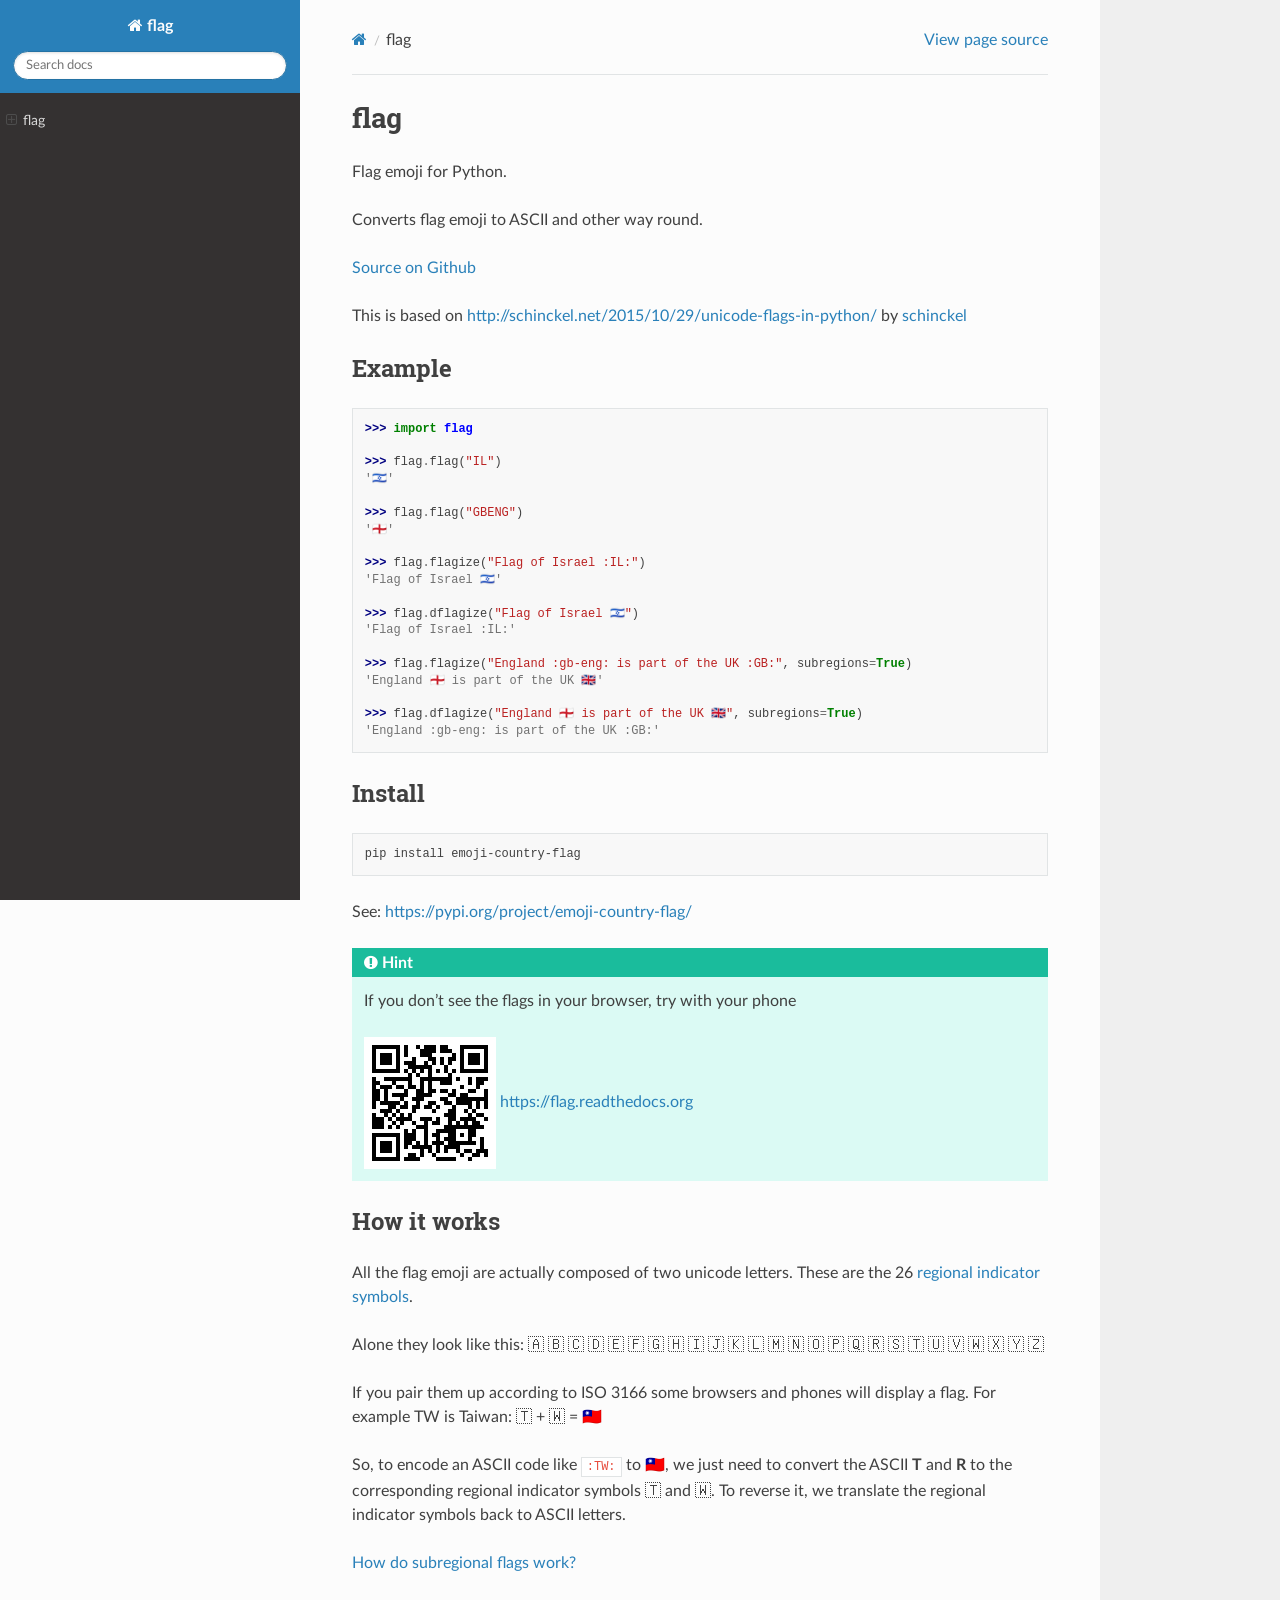
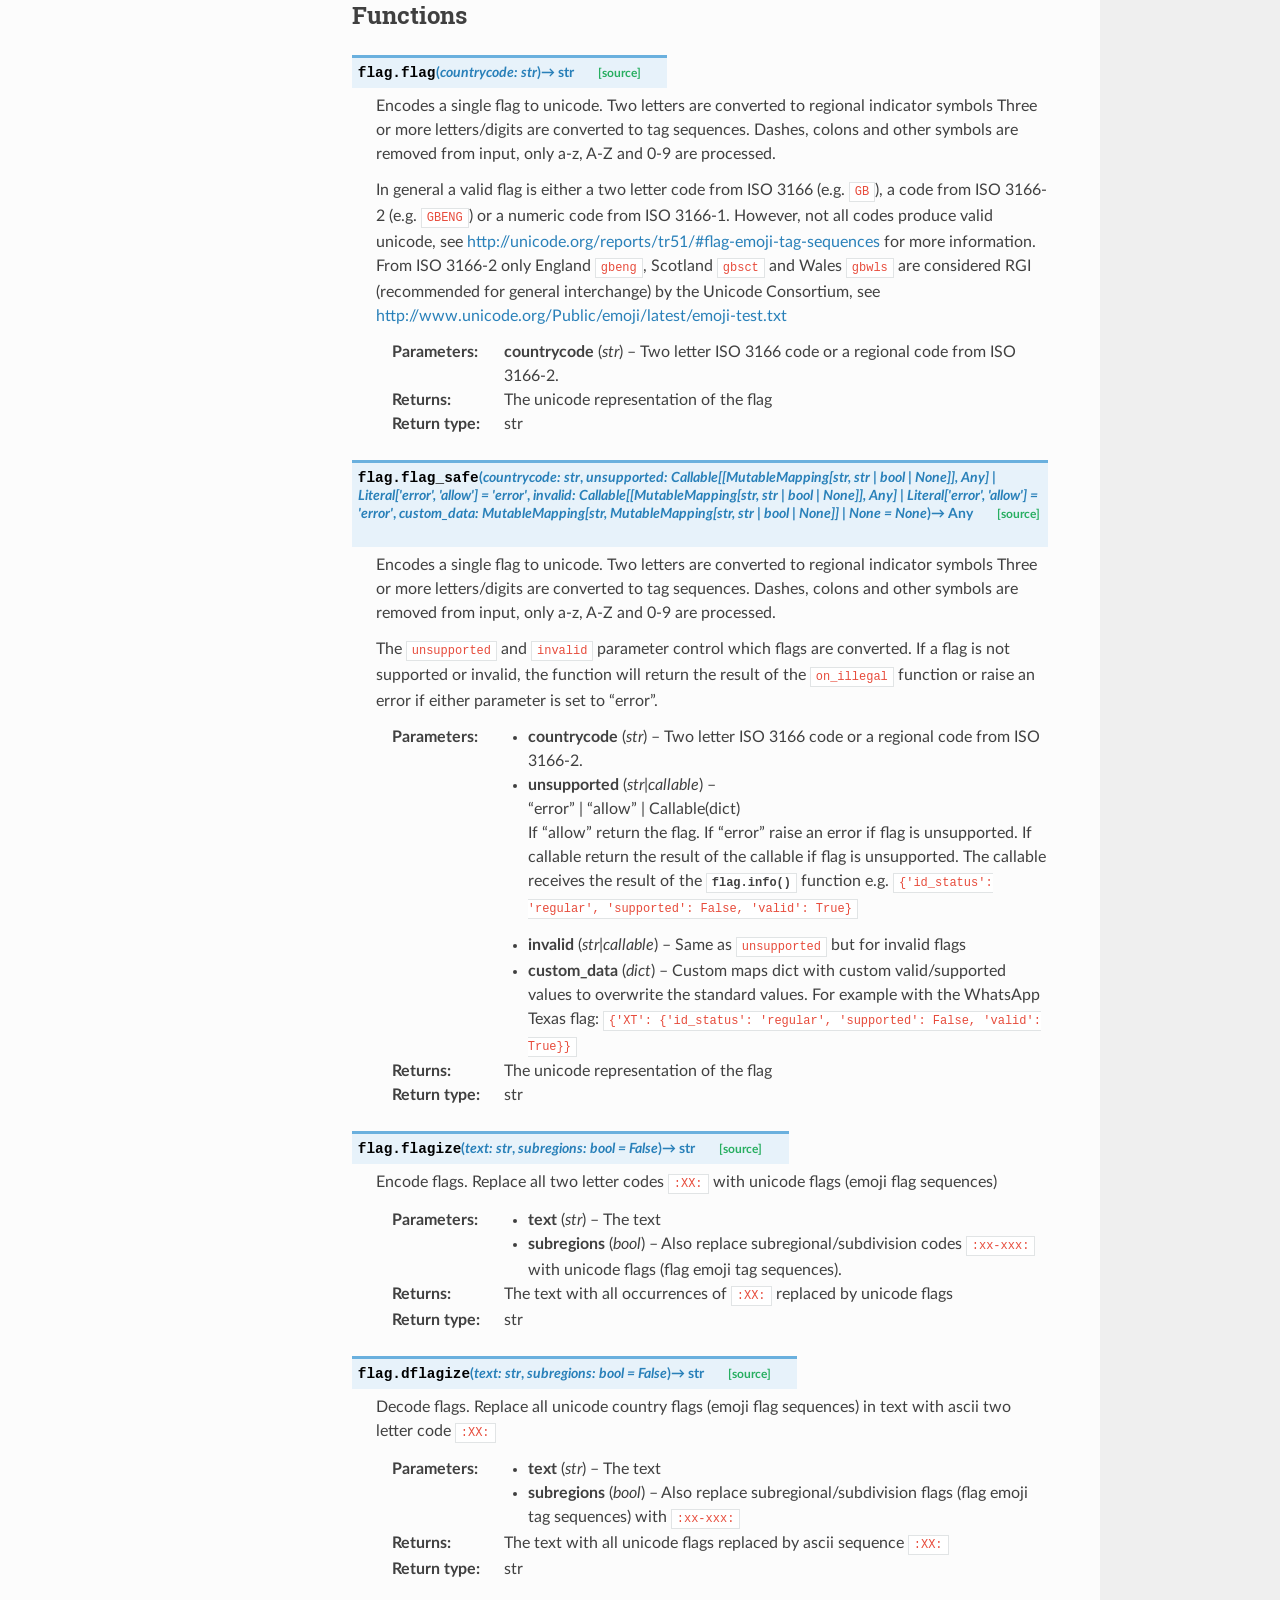
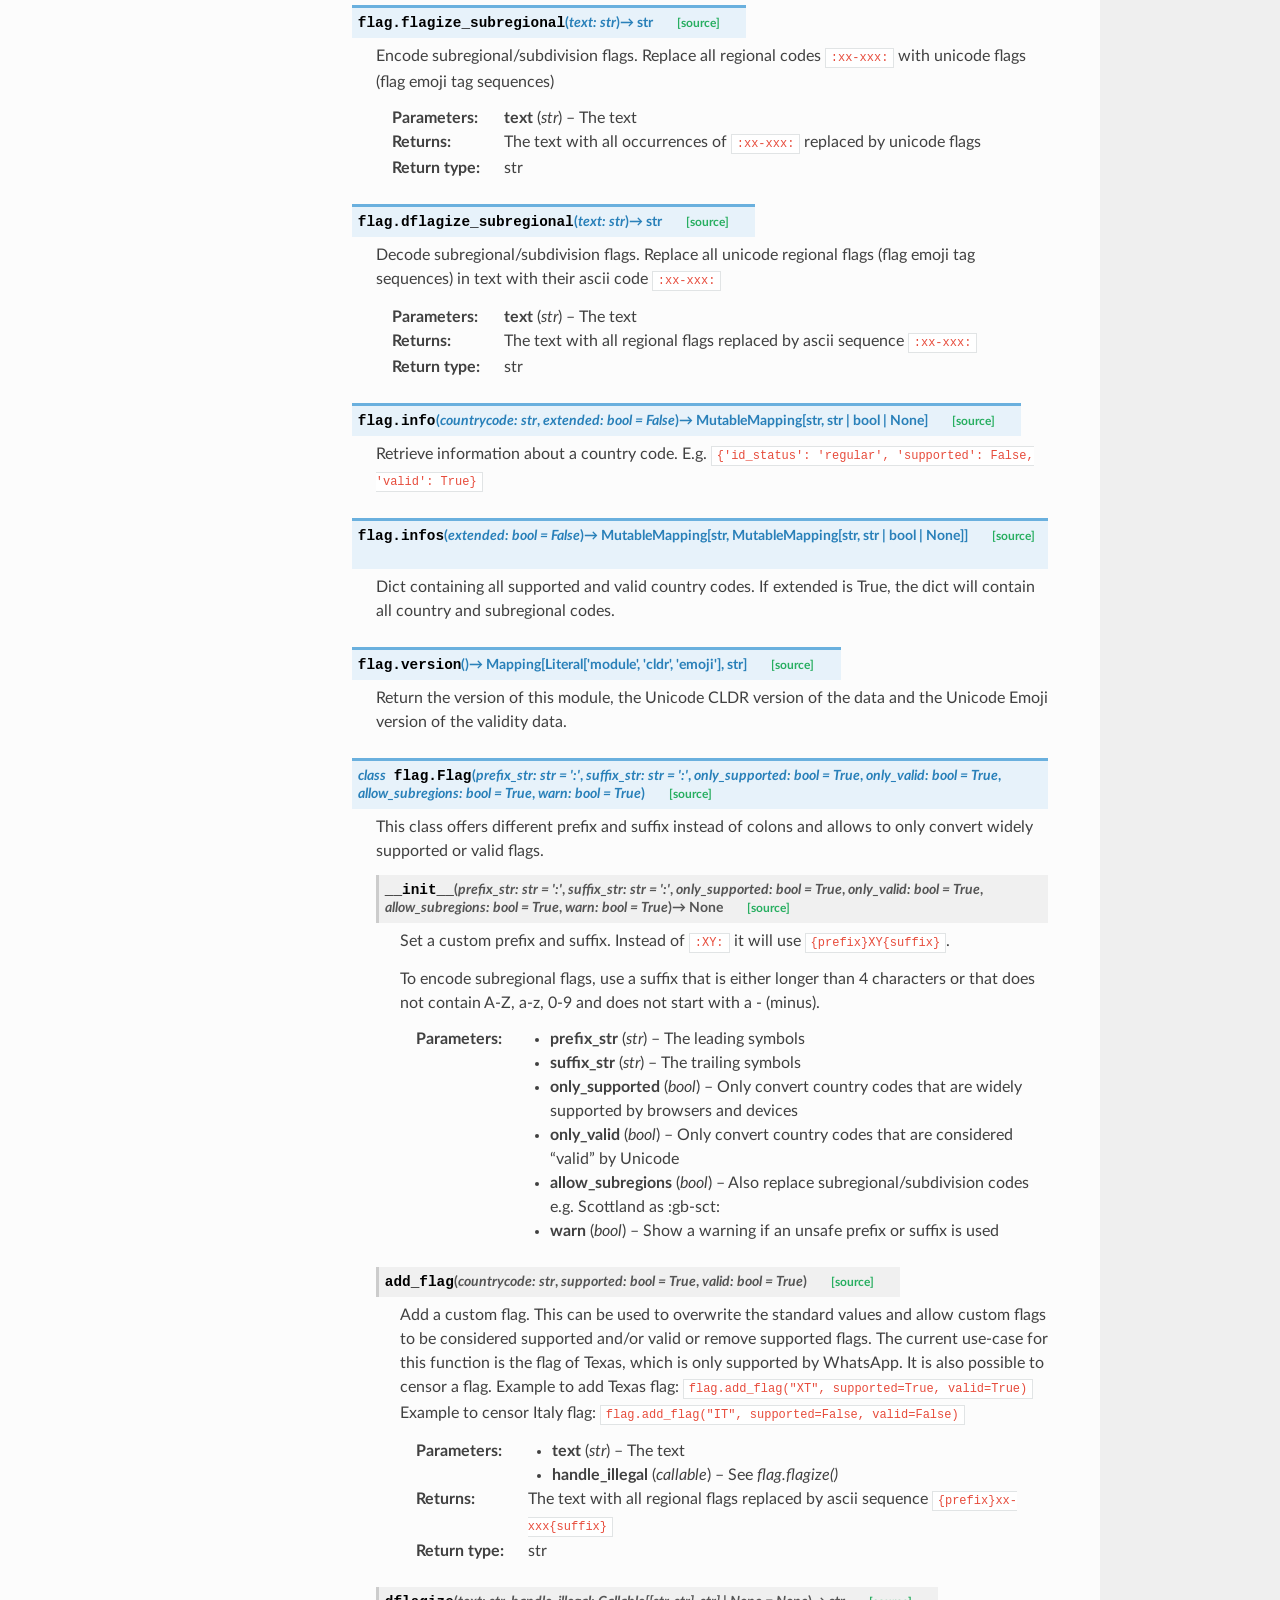
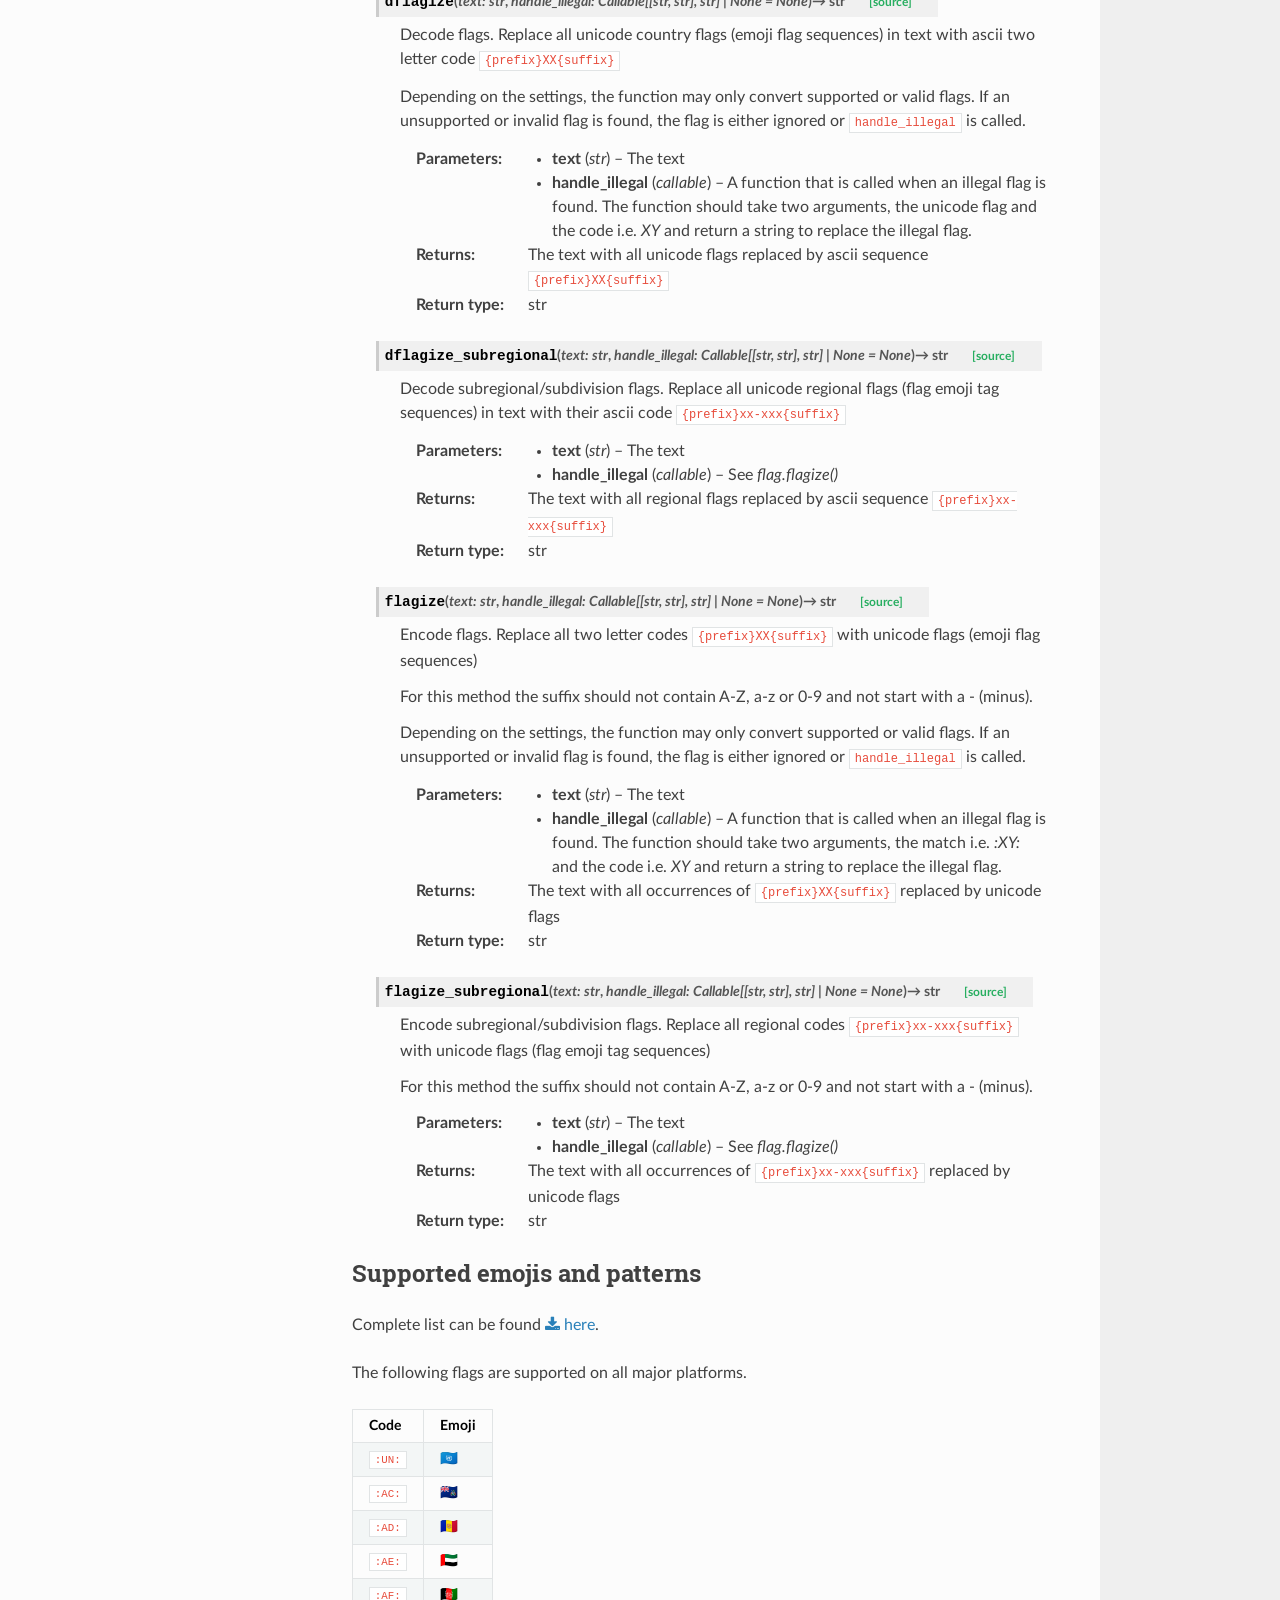
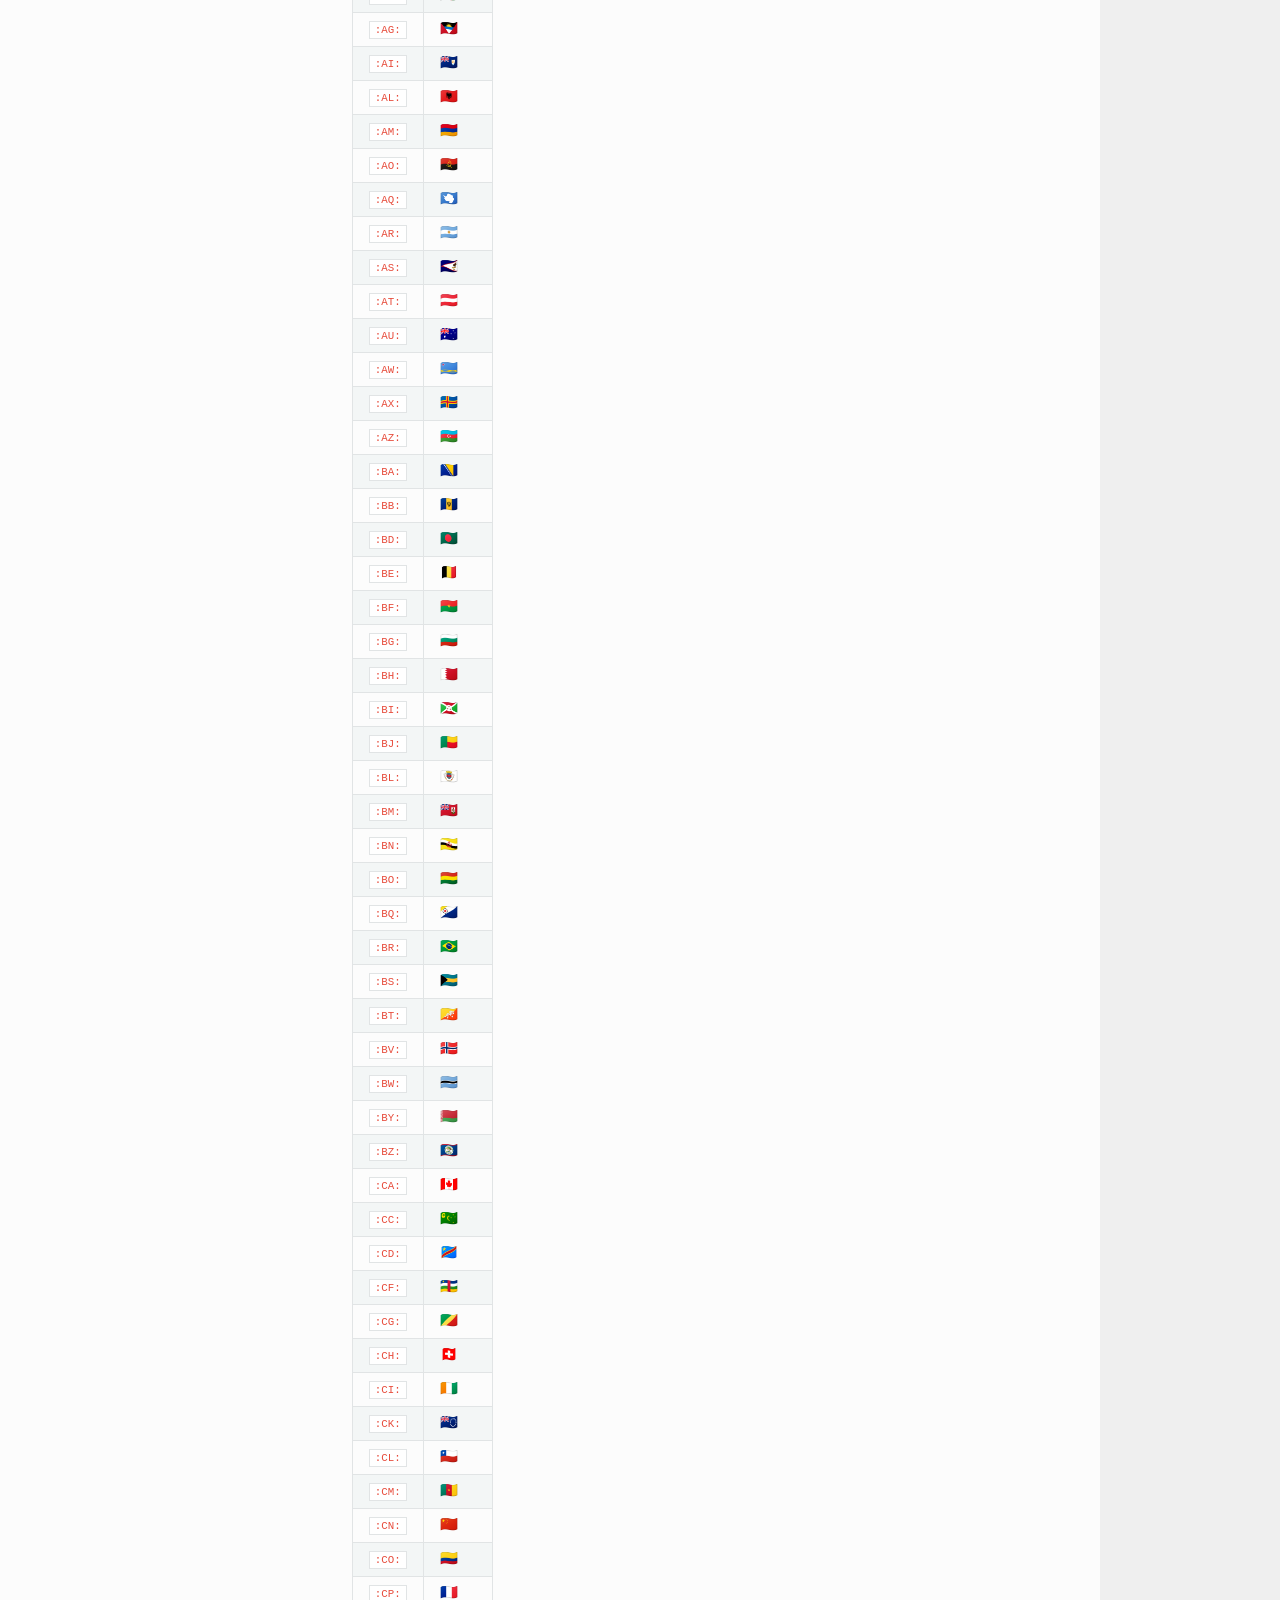
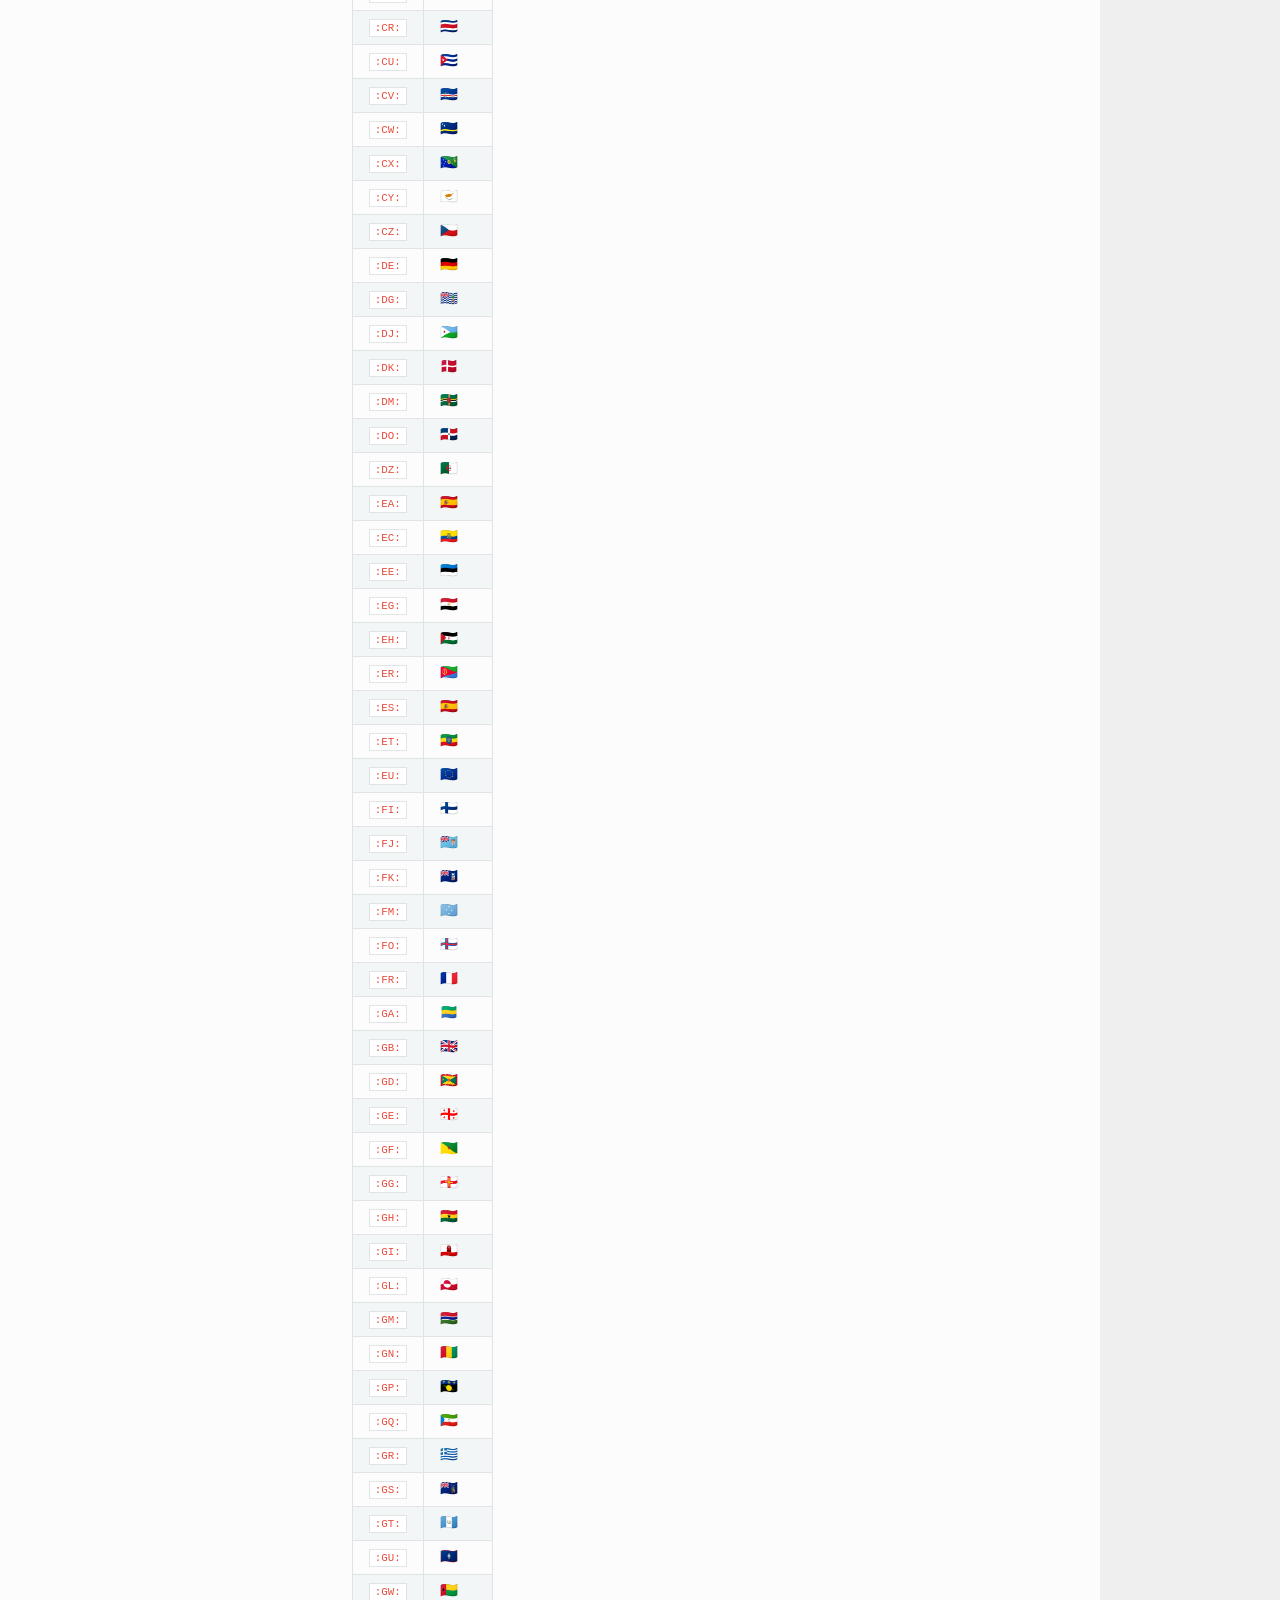
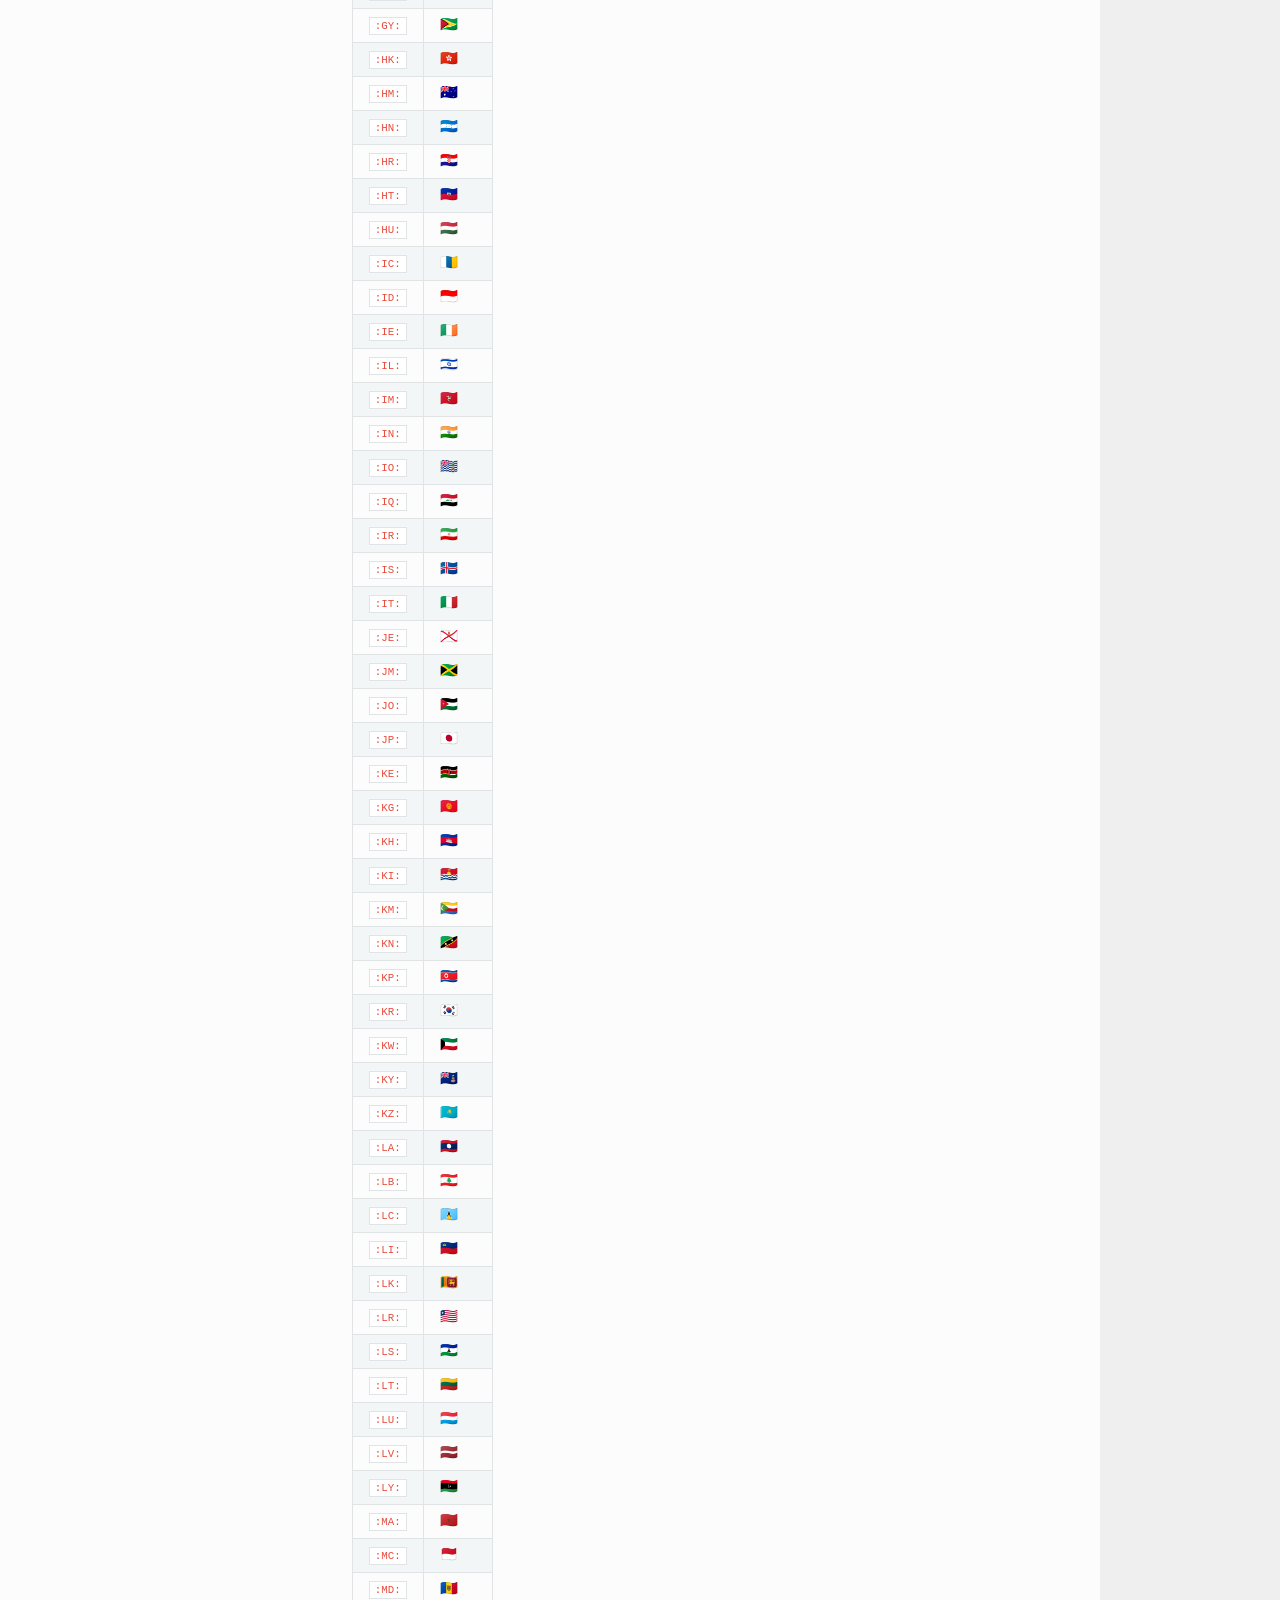
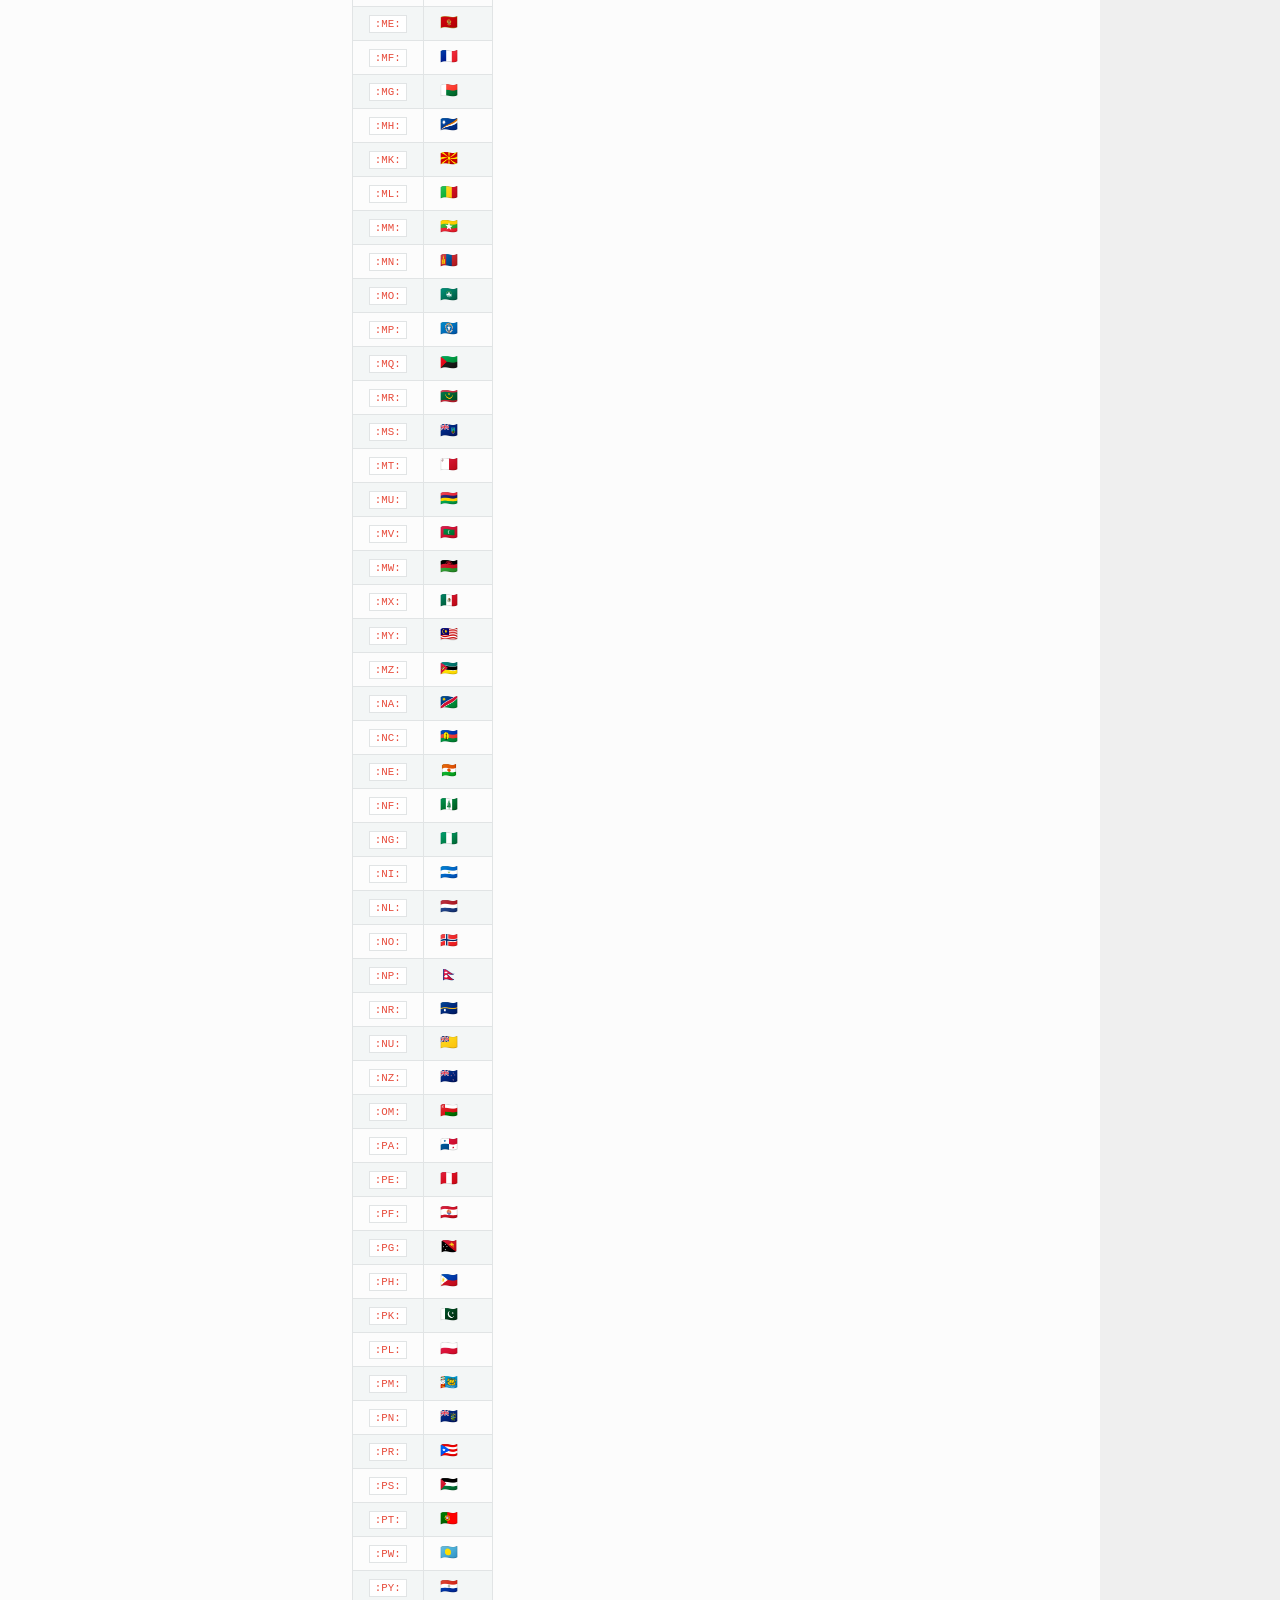
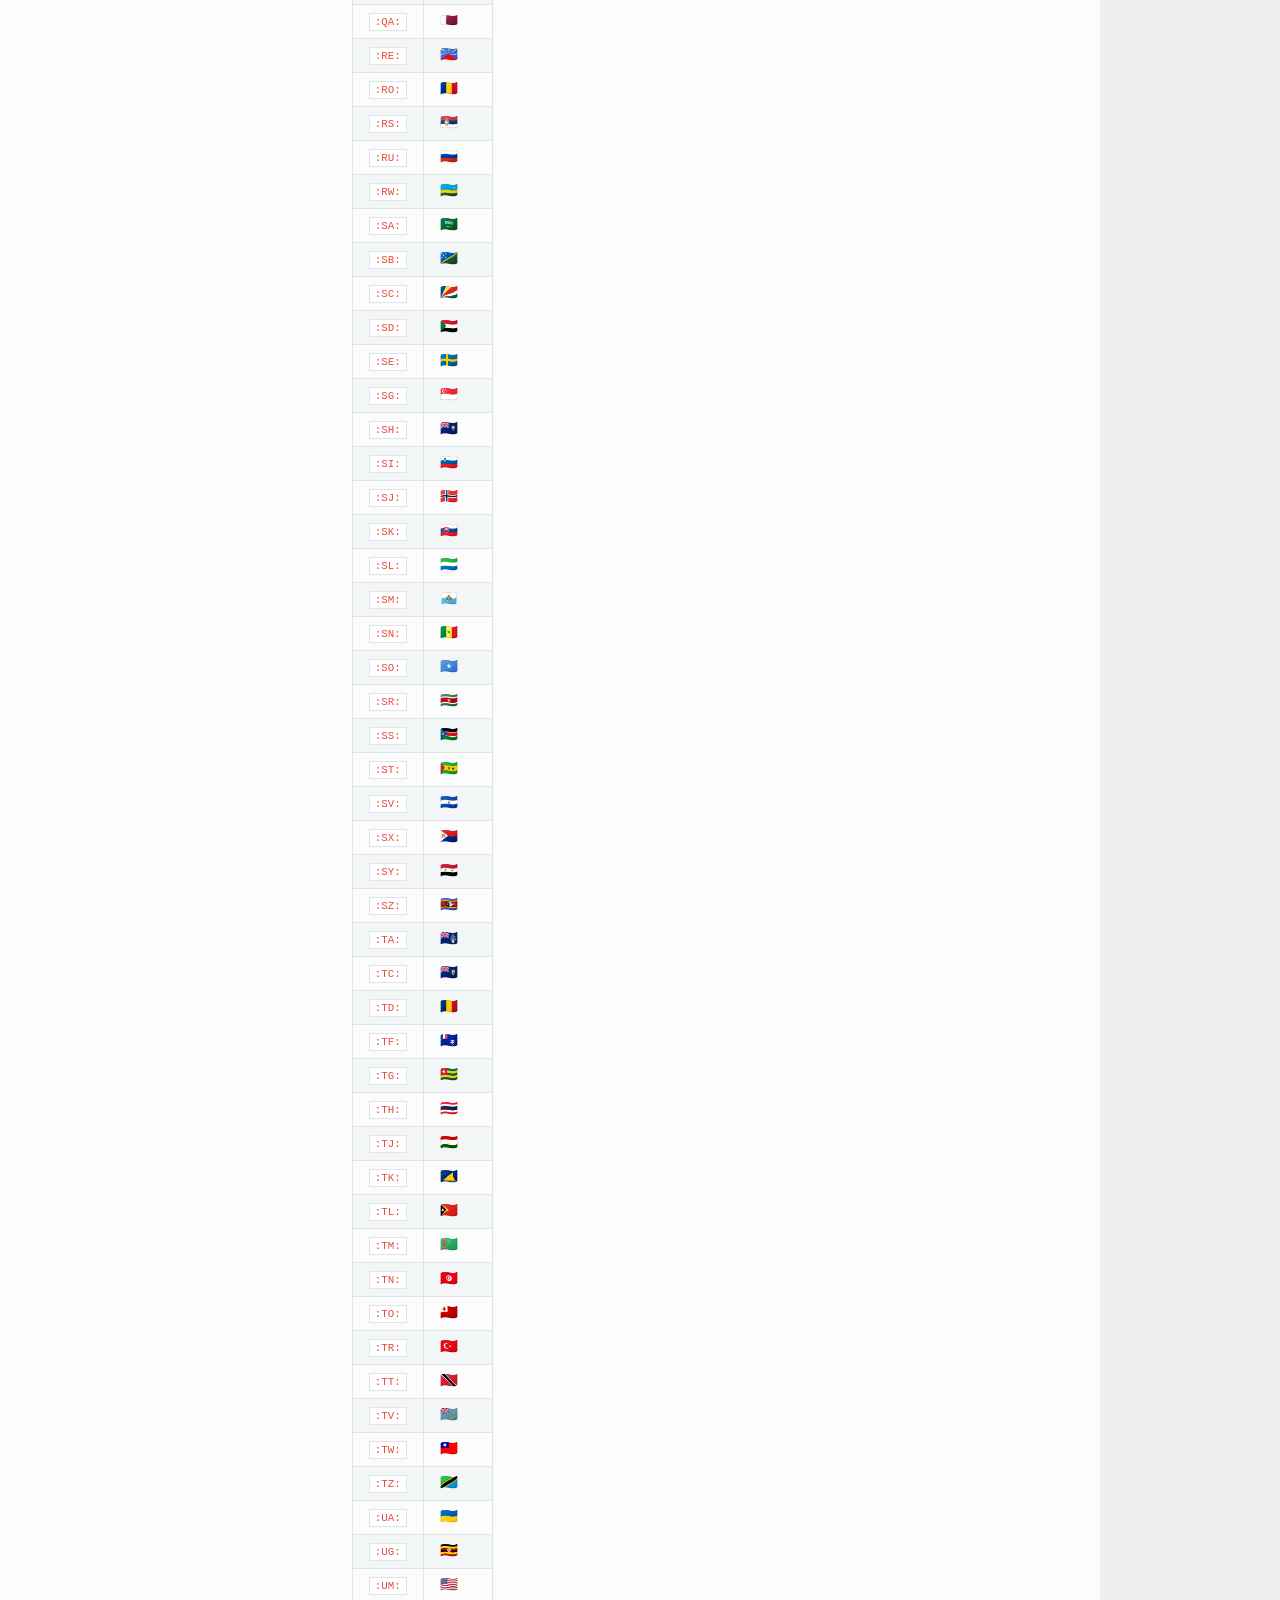
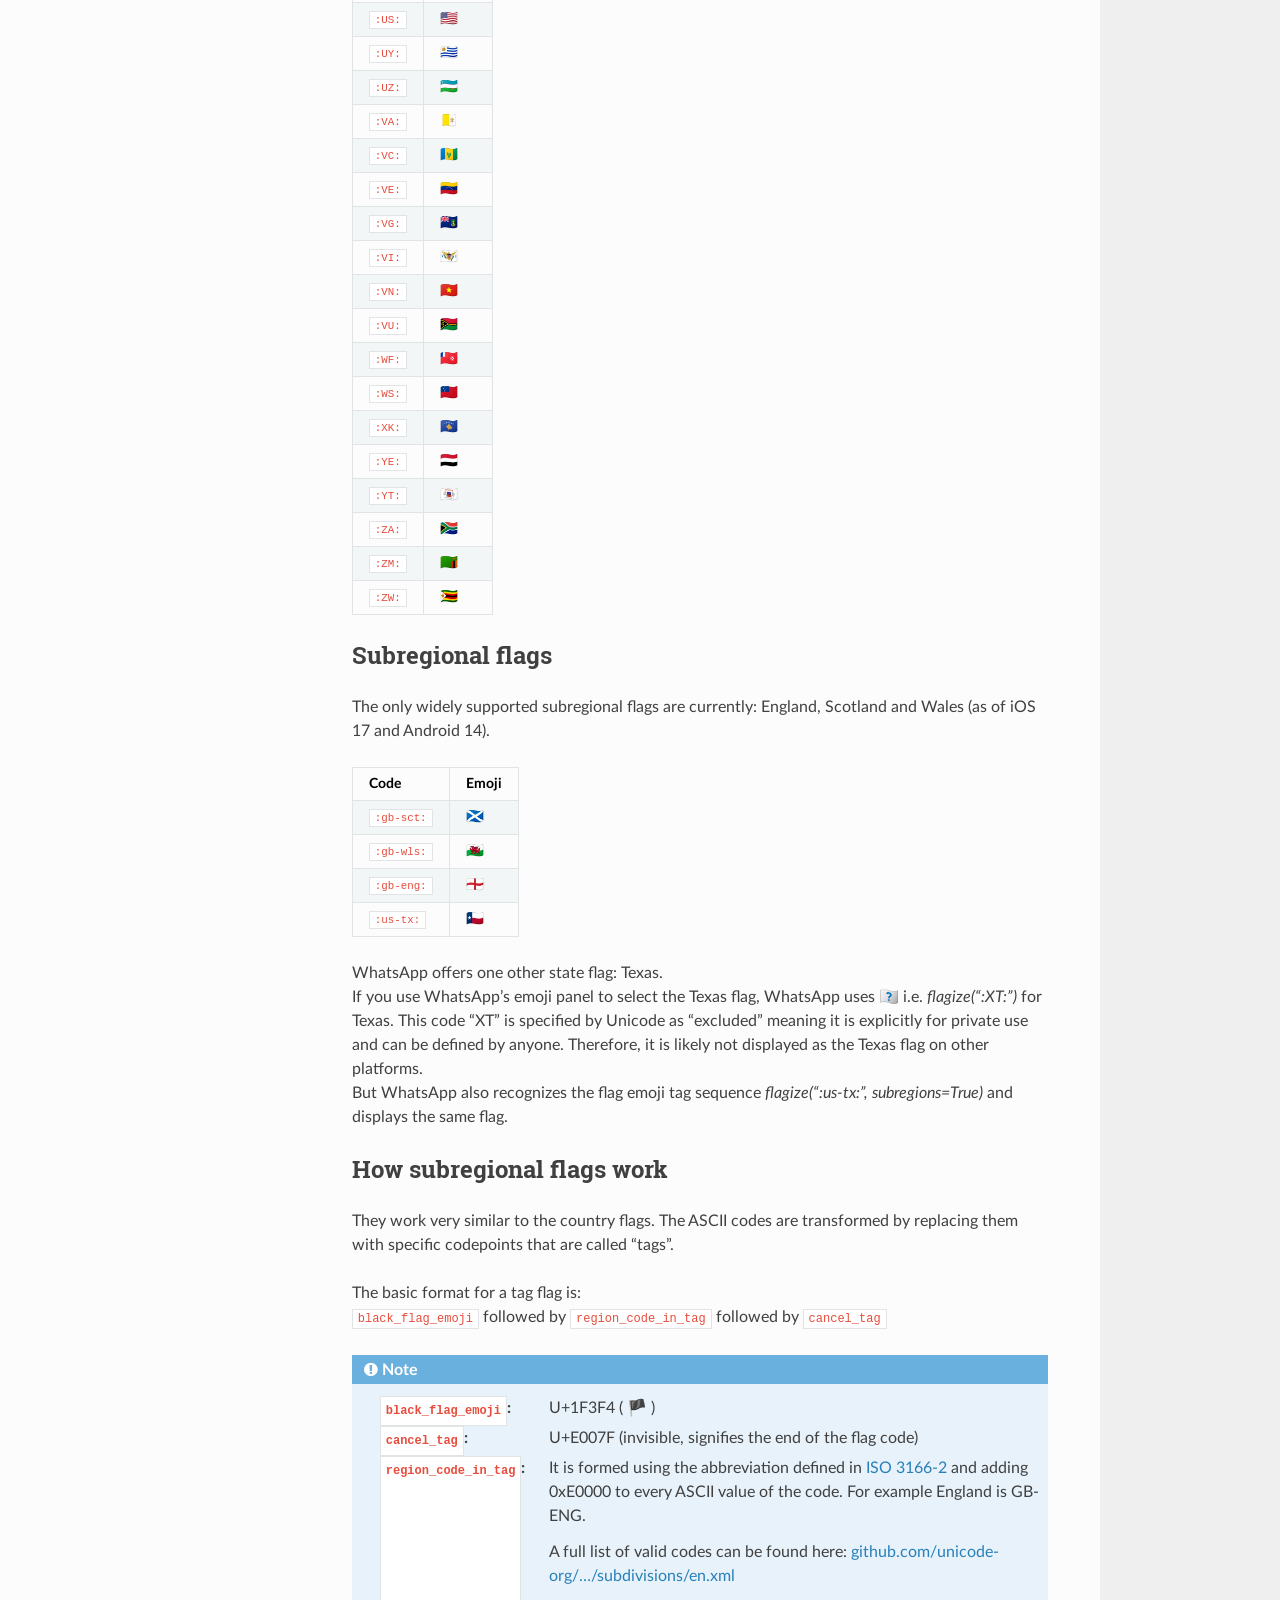
==== commit 79d1db34: "sphinx: make html" ====
--- a/docs/_build/html/index.html
+++ b/docs/_build/html/index.html
@@ -1,92 +1,47 @@
-
-
 <!DOCTYPE html>
-<html class="writer-html5" lang="en" >
+<html class="writer-html5" lang="en" data-content_root="./">
 <head>
-  <meta charset="utf-8" />
-  <meta name="generator" content="Docutils 0.19: https://docutils.sourceforge.io/" />
+  <meta charset="utf-8" /><meta name="viewport" content="width=device-width, initial-scale=1" />
 
   <meta name="viewport" content="width=device-width, initial-scale=1.0" />
-  
   <title>flag &mdash; flag  documentation</title>
-  
-
-  
-  <link rel="stylesheet" href="_static/css/theme.css" type="text/css" />
-  <link rel="stylesheet" href="_static/pygments.css" type="text/css" />
-  <link rel="stylesheet" href="_static/pygments.css" type="text/css" />
-  <link rel="stylesheet" href="_static/css/theme.css" type="text/css" />
-
-  
-  
-
-  
-  
-
-  
+      <link rel="stylesheet" type="text/css" href="_static/pygments.css?v=80d5e7a1" />
+      <link rel="stylesheet" type="text/css" href="_static/css/theme.css?v=19f00094" />
 
   
   <!--[if lt IE 9]>
     <script src="_static/js/html5shiv.min.js"></script>
   <![endif]-->
   
-    
-      <script type="text/javascript" id="documentation_options" data-url_root="./" src="_static/documentation_options.js"></script>
-        <script integrity="sha384-vtXRMe3mGCbOeY7l30aIg8H9p3GdeSe4IFlP6G8JMa7o7lXvnz3GFKzPxzJdPfGK" src="_static/jquery.js"></script>
-        <script integrity="sha384-lSZeSIVKp9myfKbDQ3GkN/KHjUc+mzg17VKDN4Y2kUeBSJioB9QSM639vM9fuY//" src="_static/_sphinx_javascript_frameworks_compat.js"></script>
-        <script data-url_root="./" id="documentation_options" src="_static/documentation_options.js"></script>
-        <script src="_static/doctools.js"></script>
-        <script src="_static/sphinx_highlight.js"></script>
-    
-    <script type="text/javascript" src="_static/js/theme.js"></script>
-
-    
+        <script src="_static/jquery.js?v=5d32c60e"></script>
+        <script src="_static/_sphinx_javascript_frameworks_compat.js?v=2cd50e6c"></script>
+        <script src="_static/documentation_options.js?v=5929fcd5"></script>
+        <script src="_static/doctools.js?v=888ff710"></script>
+        <script src="_static/sphinx_highlight.js?v=dc90522c"></script>
+    <script src="_static/js/theme.js"></script>
     <link rel="index" title="Index" href="genindex.html" />
     <link rel="search" title="Search" href="search.html" /> 
 </head>
 
-<body class="wy-body-for-nav">
-
-   
+<body class="wy-body-for-nav"> 
   <div class="wy-grid-for-nav">
-    
     <nav data-toggle="wy-nav-shift" class="wy-nav-side">
       <div class="wy-side-scroll">
         <div class="wy-side-nav-search" >
+
           
-
           
-            <a href="#" class="icon icon-home"> flag
-          
-
-          
+          <a href="#" class="icon icon-home">
+            flag
           </a>
-
-          
-            
-            
-          
-
-          
 <div role="search">
   <form id="rtd-search-form" class="wy-form" action="search.html" method="get">
-    <input type="text" name="q" placeholder="Search docs" />
+    <input type="text" name="q" placeholder="Search docs" aria-label="Search docs" />
     <input type="hidden" name="check_keywords" value="yes" />
     <input type="hidden" name="area" value="default" />
   </form>
 </div>
-
-          
-        </div>
-
-        
-        <div class="wy-menu wy-menu-vertical" data-spy="affix" role="navigation" aria-label="main navigation">
-          
-            
-            
-              
-            
-            
+        </div><div class="wy-menu wy-menu-vertical" data-spy="affix" role="navigation" aria-label="Navigation menu">
               <!-- Local TOC -->
               <div class="local-toc"><ul>
 <li><a class="reference internal" href="#">flag</a><ul>
@@ -95,12 +50,17 @@
 <li><a class="reference internal" href="#how-it-works">How it works</a></li>
 <li><a class="reference internal" href="#functions">Functions</a><ul>
 <li><a class="reference internal" href="#flag.flag"><code class="docutils literal notranslate"><span class="pre">flag()</span></code></a></li>
+<li><a class="reference internal" href="#flag.flag_safe"><code class="docutils literal notranslate"><span class="pre">flag_safe()</span></code></a></li>
 <li><a class="reference internal" href="#flag.flagize"><code class="docutils literal notranslate"><span class="pre">flagize()</span></code></a></li>
 <li><a class="reference internal" href="#flag.dflagize"><code class="docutils literal notranslate"><span class="pre">dflagize()</span></code></a></li>
 <li><a class="reference internal" href="#flag.flagize_subregional"><code class="docutils literal notranslate"><span class="pre">flagize_subregional()</span></code></a></li>
 <li><a class="reference internal" href="#flag.dflagize_subregional"><code class="docutils literal notranslate"><span class="pre">dflagize_subregional()</span></code></a></li>
+<li><a class="reference internal" href="#flag.info"><code class="docutils literal notranslate"><span class="pre">info()</span></code></a></li>
+<li><a class="reference internal" href="#flag.infos"><code class="docutils literal notranslate"><span class="pre">infos()</span></code></a></li>
+<li><a class="reference internal" href="#flag.version"><code class="docutils literal notranslate"><span class="pre">version()</span></code></a></li>
 <li><a class="reference internal" href="#flag.Flag"><code class="docutils literal notranslate"><span class="pre">Flag</span></code></a><ul>
 <li><a class="reference internal" href="#flag.Flag.__init__"><code class="docutils literal notranslate"><span class="pre">Flag.__init__()</span></code></a></li>
+<li><a class="reference internal" href="#flag.Flag.add_flag"><code class="docutils literal notranslate"><span class="pre">Flag.add_flag()</span></code></a></li>
 <li><a class="reference internal" href="#flag.Flag.dflagize"><code class="docutils literal notranslate"><span class="pre">Flag.dflagize()</span></code></a></li>
 <li><a class="reference internal" href="#flag.Flag.dflagize_subregional"><code class="docutils literal notranslate"><span class="pre">Flag.dflagize_subregional()</span></code></a></li>
 <li><a class="reference internal" href="#flag.Flag.flagize"><code class="docutils literal notranslate"><span class="pre">Flag.flagize()</span></code></a></li>
@@ -115,86 +75,50 @@
 <li><a class="reference internal" href="#id1">Example:</a></li>
 </ul>
 </li>
+<li><a class="reference internal" href="#validity-and-support">Validity and Support</a><ul>
+<li><a class="reference internal" href="#unsupported-flags">Unsupported flags:</a></li>
+<li><a class="reference internal" href="#id2">Example:</a></li>
+</ul>
+</li>
 <li><a class="reference internal" href="#indices-and-tables">Indices and tables</a></li>
 </ul>
 </li>
 </ul>
 </div>
-            
-          
         </div>
-        
       </div>
     </nav>
 
-    <section data-toggle="wy-nav-shift" class="wy-nav-content-wrap">
-
-      
-      <nav class="wy-nav-top" aria-label="top navigation">
-        
+    <section data-toggle="wy-nav-shift" class="wy-nav-content-wrap"><nav class="wy-nav-top" aria-label="Mobile navigation menu" >
           <i data-toggle="wy-nav-top" class="fa fa-bars"></i>
           <a href="#">flag</a>
-        
       </nav>
 
-
       <div class="wy-nav-content">
-        
         <div class="rst-content">
-        
-          
-
-
-
-
-
-
-
-
-
-
-
-
-
-
-
-
-
-<div role="navigation" aria-label="breadcrumbs navigation">
-
+          <div role="navigation" aria-label="Page navigation">
   <ul class="wy-breadcrumbs">
-    
-      <li><a href="#" class="icon icon-home"></a> &raquo;</li>
-        
-      <li>flag</li>
-    
-    
+      <li><a href="#" class="icon icon-home" aria-label="Home"></a></li>
+      <li class="breadcrumb-item active">flag</li>
       <li class="wy-breadcrumbs-aside">
-        
-          
             <a href="_sources/index.rst.txt" rel="nofollow"> View page source</a>
-          
-        
       </li>
-    
   </ul>
-
-  
   <hr/>
 </div>
           <div role="main" class="document" itemscope="itemscope" itemtype="http://schema.org/Article">
            <div itemprop="articleBody">
-            
+             
   <div class="toctree-wrapper compound">
 </div>
 <section id="flag">
-<h1>flag<a class="headerlink" href="#flag" title="Permalink to this heading">¶</a></h1>
+<h1>flag<a class="headerlink" href="#flag" title="Link to this heading"></a></h1>
 <p>Flag emoji for Python.</p>
 <p>Converts flag emoji to ASCII and other way round.</p>
 <p><a class="reference external" href="https://github.com/cvzi/flag">Source on Github</a></p>
 <p>This is based on <a class="reference external" href="http://web.archive.org/web/20180425063617/https://schinckel.net/2015/10/29/unicode-flags-in-python/">http://schinckel.net/2015/10/29/unicode-flags-in-python/</a> by <a class="reference external" href="https://github.com/schinckel/">schinckel</a></p>
 <section id="example">
-<h2>Example<a class="headerlink" href="#example" title="Permalink to this heading">¶</a></h2>
+<h2>Example<a class="headerlink" href="#example" title="Link to this heading"></a></h2>
 <div class="highlight-python notranslate"><div class="highlight"><pre><span></span><span class="gp">&gt;&gt;&gt; </span><span class="kn">import</span> <span class="nn">flag</span>
 
 <span class="gp">&gt;&gt;&gt; </span><span class="n">flag</span><span class="o">.</span><span class="n">flag</span><span class="p">(</span><span class="s2">&quot;IL&quot;</span><span class="p">)</span>
@@ -218,7 +142,7 @@
 </div>
 </section>
 <section id="install">
-<h2>Install<a class="headerlink" href="#install" title="Permalink to this heading">¶</a></h2>
+<h2>Install<a class="headerlink" href="#install" title="Link to this heading"></a></h2>
 <div class="highlight-shell notranslate"><div class="highlight"><pre><span></span>pip<span class="w"> </span>install<span class="w"> </span>emoji-country-flag
 </pre></div>
 </div>
@@ -230,7 +154,7 @@
 </div>
 </section>
 <section id="how-it-works">
-<h2>How it works<a class="headerlink" href="#how-it-works" title="Permalink to this heading">¶</a></h2>
+<h2>How it works<a class="headerlink" href="#how-it-works" title="Link to this heading"></a></h2>
 <p>All the flag emoji are actually composed of two unicode letters. These are the 26 <a class="reference external" href="https://en.wikipedia.org/wiki/Regional_Indicator_Symbol">regional indicator symbols</a>.</p>
 <p>Alone they look like this:
 🇦 🇧 🇨 🇩 🇪 🇫 🇬 🇭 🇮 🇯 🇰 🇱 🇲 🇳 🇴 🇵 🇶 🇷 🇸 🇹 🇺 🇻 🇼 🇽 🇾 🇿</p>
@@ -241,10 +165,10 @@
 <p><a class="reference internal" href="#how-subregional-flags-work">How do subregional flags work?</a></p>
 </section>
 <section id="functions">
-<h2>Functions<a class="headerlink" href="#functions" title="Permalink to this heading">¶</a></h2>
+<h2>Functions<a class="headerlink" href="#functions" title="Link to this heading"></a></h2>
 <dl class="py function">
 <dt class="sig sig-object py" id="flag.flag">
-<span class="sig-prename descclassname"><span class="pre">flag.</span></span><span class="sig-name descname"><span class="pre">flag</span></span><span class="sig-paren">(</span><em class="sig-param"><span class="n"><span class="pre">countrycode</span></span><span class="p"><span class="pre">:</span></span><span class="w"> </span><span class="n"><span class="pre">str</span></span></em><span class="sig-paren">)</span> <span class="sig-return"><span class="sig-return-icon">&#x2192;</span> <span class="sig-return-typehint"><span class="pre">str</span></span></span><a class="reference internal" href="_modules/flag.html#flag"><span class="viewcode-link"><span class="pre">[source]</span></span></a><a class="headerlink" href="#flag.flag" title="Permalink to this definition">¶</a></dt>
+<span class="sig-prename descclassname"><span class="pre">flag.</span></span><span class="sig-name descname"><span class="pre">flag</span></span><span class="sig-paren">(</span><em class="sig-param"><span class="n"><span class="pre">countrycode</span></span><span class="p"><span class="pre">:</span></span><span class="w"> </span><span class="n"><span class="pre">str</span></span></em><span class="sig-paren">)</span> <span class="sig-return"><span class="sig-return-icon">&#x2192;</span> <span class="sig-return-typehint"><span class="pre">str</span></span></span><a class="reference internal" href="_modules/flag.html#flag"><span class="viewcode-link"><span class="pre">[source]</span></span></a><a class="headerlink" href="#flag.flag" title="Link to this definition"></a></dt>
 <dd><p>Encodes a single flag to unicode. Two letters are converted to regional
 indicator symbols
 Three or more letters/digits are converted to tag sequences.
@@ -275,8 +199,47 @@
 </dd></dl>
 
 <dl class="py function">
+<dt class="sig sig-object py" id="flag.flag_safe">
+<span class="sig-prename descclassname"><span class="pre">flag.</span></span><span class="sig-name descname"><span class="pre">flag_safe</span></span><span class="sig-paren">(</span><em class="sig-param"><span class="n"><span class="pre">countrycode</span></span><span class="p"><span class="pre">:</span></span><span class="w"> </span><span class="n"><span class="pre">str</span></span></em>, <em class="sig-param"><span class="n"><span class="pre">unsupported</span></span><span class="p"><span class="pre">:</span></span><span class="w"> </span><span class="n"><span class="pre">Callable</span><span class="p"><span class="pre">[</span></span><span class="p"><span class="pre">[</span></span><span class="pre">MutableMapping</span><span class="p"><span class="pre">[</span></span><span class="pre">str</span><span class="p"><span class="pre">,</span></span><span class="w"> </span><span class="pre">str</span><span class="w"> </span><span class="p"><span class="pre">|</span></span><span class="w"> </span><span class="pre">bool</span><span class="w"> </span><span class="p"><span class="pre">|</span></span><span class="w"> </span><span class="pre">None</span><span class="p"><span class="pre">]</span></span><span class="p"><span class="pre">]</span></span><span class="p"><span class="pre">,</span></span><span class="w"> </span><span class="pre">Any</span><span class="p"><span class="pre">]</span></span><span class="w"> </span><span class="p"><span class="pre">|</span></span><span class="w"> </span><span class="pre">Literal</span><span class="p"><span class="pre">[</span></span><span class="s"><span class="pre">'error'</span></span><span class="p"><span class="pre">,</span></span><span class="w"> </span><span class="s"><span class="pre">'allow'</span></span><span class="p"><span class="pre">]</span></span></span><span class="w"> </span><span class="o"><span class="pre">=</span></span><span class="w"> </span><span class="default_value"><span class="pre">'error'</span></span></em>, <em class="sig-param"><span class="n"><span class="pre">invalid</span></span><span class="p"><span class="pre">:</span></span><span class="w"> </span><span class="n"><span class="pre">Callable</span><span class="p"><span class="pre">[</span></span><span class="p"><span class="pre">[</span></span><span class="pre">MutableMapping</span><span class="p"><span class="pre">[</span></span><span class="pre">str</span><span class="p"><span class="pre">,</span></span><span class="w"> </span><span class="pre">str</span><span class="w"> </span><span class="p"><span class="pre">|</span></span><span class="w"> </span><span class="pre">bool</span><span class="w"> </span><span class="p"><span class="pre">|</span></span><span class="w"> </span><span class="pre">None</span><span class="p"><span class="pre">]</span></span><span class="p"><span class="pre">]</span></span><span class="p"><span class="pre">,</span></span><span class="w"> </span><span class="pre">Any</span><span class="p"><span class="pre">]</span></span><span class="w"> </span><span class="p"><span class="pre">|</span></span><span class="w"> </span><span class="pre">Literal</span><span class="p"><span class="pre">[</span></span><span class="s"><span class="pre">'error'</span></span><span class="p"><span class="pre">,</span></span><span class="w"> </span><span class="s"><span class="pre">'allow'</span></span><span class="p"><span class="pre">]</span></span></span><span class="w"> </span><span class="o"><span class="pre">=</span></span><span class="w"> </span><span class="default_value"><span class="pre">'error'</span></span></em>, <em class="sig-param"><span class="n"><span class="pre">custom_data</span></span><span class="p"><span class="pre">:</span></span><span class="w"> </span><span class="n"><span class="pre">MutableMapping</span><span class="p"><span class="pre">[</span></span><span class="pre">str</span><span class="p"><span class="pre">,</span></span><span class="w"> </span><span class="pre">MutableMapping</span><span class="p"><span class="pre">[</span></span><span class="pre">str</span><span class="p"><span class="pre">,</span></span><span class="w"> </span><span class="pre">str</span><span class="w"> </span><span class="p"><span class="pre">|</span></span><span class="w"> </span><span class="pre">bool</span><span class="w"> </span><span class="p"><span class="pre">|</span></span><span class="w"> </span><span class="pre">None</span><span class="p"><span class="pre">]</span></span><span class="p"><span class="pre">]</span></span><span class="w"> </span><span class="p"><span class="pre">|</span></span><span class="w"> </span><span class="pre">None</span></span><span class="w"> </span><span class="o"><span class="pre">=</span></span><span class="w"> </span><span class="default_value"><span class="pre">None</span></span></em><span class="sig-paren">)</span> <span class="sig-return"><span class="sig-return-icon">&#x2192;</span> <span class="sig-return-typehint"><span class="pre">Any</span></span></span><a class="reference internal" href="_modules/flag.html#flag_safe"><span class="viewcode-link"><span class="pre">[source]</span></span></a><a class="headerlink" href="#flag.flag_safe" title="Link to this definition"></a></dt>
+<dd><p>Encodes a single flag to unicode. Two letters are converted to regional
+indicator symbols
+Three or more letters/digits are converted to tag sequences.
+Dashes, colons and other symbols are removed from input, only a-z, A-Z and
+0-9 are processed.</p>
+<p>The <code class="docutils literal notranslate"><span class="pre">unsupported</span></code> and <code class="docutils literal notranslate"><span class="pre">invalid</span></code> parameter control which flags are
+converted. If a flag is not supported or invalid, the function will
+return the result of the <code class="docutils literal notranslate"><span class="pre">on_illegal</span></code> function or raise an error
+if either parameter is set to “error”.</p>
+<dl class="field-list simple">
+<dt class="field-odd">Parameters<span class="colon">:</span></dt>
+<dd class="field-odd"><ul class="simple">
+<li><p><strong>countrycode</strong> (<em>str</em>) – Two letter ISO 3166 code or a regional code
+from ISO 3166-2.</p></li>
+<li><p><strong>unsupported</strong> (<em>str</em><em>|</em><em>callable</em>) – <p>“error” | “allow” | Callable(dict)</p>
+<p>If “allow” return the flag.
+If “error” raise an error if flag is unsupported. If callable
+return the result of the callable if flag is unsupported. The callable
+receives the result of the <a class="reference internal" href="#flag.info" title="flag.info"><code class="xref py py-meth docutils literal notranslate"><span class="pre">flag.info()</span></code></a> function e.g.
+<code class="docutils literal notranslate"><span class="pre">{'id_status':</span> <span class="pre">'regular',</span> <span class="pre">'supported':</span> <span class="pre">False,</span> <span class="pre">'valid':</span> <span class="pre">True}</span></code></p>
+</p></li>
+<li><p><strong>invalid</strong> (<em>str</em><em>|</em><em>callable</em>) – Same as <code class="docutils literal notranslate"><span class="pre">unsupported</span></code> but for invalid flags</p></li>
+<li><p><strong>custom_data</strong> (<em>dict</em>) – Custom maps dict with custom valid/supported values to overwrite
+the standard values. For example with the WhatsApp Texas flag:
+<code class="docutils literal notranslate"><span class="pre">{'XT':</span> <span class="pre">{'id_status':</span> <span class="pre">'regular',</span> <span class="pre">'supported':</span> <span class="pre">False,</span> <span class="pre">'valid':</span> <span class="pre">True}}</span></code></p></li>
+</ul>
+</dd>
+<dt class="field-even">Returns<span class="colon">:</span></dt>
+<dd class="field-even"><p>The unicode representation of the flag</p>
+</dd>
+<dt class="field-odd">Return type<span class="colon">:</span></dt>
+<dd class="field-odd"><p>str</p>
+</dd>
+</dl>
+</dd></dl>
+
+<dl class="py function">
 <dt class="sig sig-object py" id="flag.flagize">
-<span class="sig-prename descclassname"><span class="pre">flag.</span></span><span class="sig-name descname"><span class="pre">flagize</span></span><span class="sig-paren">(</span><em class="sig-param"><span class="n"><span class="pre">text</span></span><span class="p"><span class="pre">:</span></span><span class="w"> </span><span class="n"><span class="pre">str</span></span></em>, <em class="sig-param"><span class="n"><span class="pre">subregions</span></span><span class="p"><span class="pre">:</span></span><span class="w"> </span><span class="n"><span class="pre">bool</span></span><span class="w"> </span><span class="o"><span class="pre">=</span></span><span class="w"> </span><span class="default_value"><span class="pre">False</span></span></em><span class="sig-paren">)</span> <span class="sig-return"><span class="sig-return-icon">&#x2192;</span> <span class="sig-return-typehint"><span class="pre">str</span></span></span><a class="reference internal" href="_modules/flag.html#flagize"><span class="viewcode-link"><span class="pre">[source]</span></span></a><a class="headerlink" href="#flag.flagize" title="Permalink to this definition">¶</a></dt>
+<span class="sig-prename descclassname"><span class="pre">flag.</span></span><span class="sig-name descname"><span class="pre">flagize</span></span><span class="sig-paren">(</span><em class="sig-param"><span class="n"><span class="pre">text</span></span><span class="p"><span class="pre">:</span></span><span class="w"> </span><span class="n"><span class="pre">str</span></span></em>, <em class="sig-param"><span class="n"><span class="pre">subregions</span></span><span class="p"><span class="pre">:</span></span><span class="w"> </span><span class="n"><span class="pre">bool</span></span><span class="w"> </span><span class="o"><span class="pre">=</span></span><span class="w"> </span><span class="default_value"><span class="pre">False</span></span></em><span class="sig-paren">)</span> <span class="sig-return"><span class="sig-return-icon">&#x2192;</span> <span class="sig-return-typehint"><span class="pre">str</span></span></span><a class="reference internal" href="_modules/flag.html#flagize"><span class="viewcode-link"><span class="pre">[source]</span></span></a><a class="headerlink" href="#flag.flagize" title="Link to this definition"></a></dt>
 <dd><p>Encode flags. Replace all two letter codes <code class="docutils literal notranslate"><span class="pre">:XX:</span></code> with unicode flags
 (emoji flag sequences)</p>
 <dl class="field-list simple">
@@ -299,7 +262,7 @@
 
 <dl class="py function">
 <dt class="sig sig-object py" id="flag.dflagize">
-<span class="sig-prename descclassname"><span class="pre">flag.</span></span><span class="sig-name descname"><span class="pre">dflagize</span></span><span class="sig-paren">(</span><em class="sig-param"><span class="n"><span class="pre">text</span></span><span class="p"><span class="pre">:</span></span><span class="w"> </span><span class="n"><span class="pre">str</span></span></em>, <em class="sig-param"><span class="n"><span class="pre">subregions</span></span><span class="p"><span class="pre">:</span></span><span class="w"> </span><span class="n"><span class="pre">bool</span></span><span class="w"> </span><span class="o"><span class="pre">=</span></span><span class="w"> </span><span class="default_value"><span class="pre">False</span></span></em><span class="sig-paren">)</span> <span class="sig-return"><span class="sig-return-icon">&#x2192;</span> <span class="sig-return-typehint"><span class="pre">str</span></span></span><a class="reference internal" href="_modules/flag.html#dflagize"><span class="viewcode-link"><span class="pre">[source]</span></span></a><a class="headerlink" href="#flag.dflagize" title="Permalink to this definition">¶</a></dt>
+<span class="sig-prename descclassname"><span class="pre">flag.</span></span><span class="sig-name descname"><span class="pre">dflagize</span></span><span class="sig-paren">(</span><em class="sig-param"><span class="n"><span class="pre">text</span></span><span class="p"><span class="pre">:</span></span><span class="w"> </span><span class="n"><span class="pre">str</span></span></em>, <em class="sig-param"><span class="n"><span class="pre">subregions</span></span><span class="p"><span class="pre">:</span></span><span class="w"> </span><span class="n"><span class="pre">bool</span></span><span class="w"> </span><span class="o"><span class="pre">=</span></span><span class="w"> </span><span class="default_value"><span class="pre">False</span></span></em><span class="sig-paren">)</span> <span class="sig-return"><span class="sig-return-icon">&#x2192;</span> <span class="sig-return-typehint"><span class="pre">str</span></span></span><a class="reference internal" href="_modules/flag.html#dflagize"><span class="viewcode-link"><span class="pre">[source]</span></span></a><a class="headerlink" href="#flag.dflagize" title="Link to this definition"></a></dt>
 <dd><p>Decode flags. Replace all unicode country flags (emoji flag sequences)
 in text with ascii two letter code <code class="docutils literal notranslate"><span class="pre">:XX:</span></code></p>
 <dl class="field-list simple">
@@ -322,7 +285,7 @@
 
 <dl class="py function">
 <dt class="sig sig-object py" id="flag.flagize_subregional">
-<span class="sig-prename descclassname"><span class="pre">flag.</span></span><span class="sig-name descname"><span class="pre">flagize_subregional</span></span><span class="sig-paren">(</span><em class="sig-param"><span class="n"><span class="pre">text</span></span><span class="p"><span class="pre">:</span></span><span class="w"> </span><span class="n"><span class="pre">str</span></span></em><span class="sig-paren">)</span> <span class="sig-return"><span class="sig-return-icon">&#x2192;</span> <span class="sig-return-typehint"><span class="pre">str</span></span></span><a class="reference internal" href="_modules/flag.html#flagize_subregional"><span class="viewcode-link"><span class="pre">[source]</span></span></a><a class="headerlink" href="#flag.flagize_subregional" title="Permalink to this definition">¶</a></dt>
+<span class="sig-prename descclassname"><span class="pre">flag.</span></span><span class="sig-name descname"><span class="pre">flagize_subregional</span></span><span class="sig-paren">(</span><em class="sig-param"><span class="n"><span class="pre">text</span></span><span class="p"><span class="pre">:</span></span><span class="w"> </span><span class="n"><span class="pre">str</span></span></em><span class="sig-paren">)</span> <span class="sig-return"><span class="sig-return-icon">&#x2192;</span> <span class="sig-return-typehint"><span class="pre">str</span></span></span><a class="reference internal" href="_modules/flag.html#flagize_subregional"><span class="viewcode-link"><span class="pre">[source]</span></span></a><a class="headerlink" href="#flag.flagize_subregional" title="Link to this definition"></a></dt>
 <dd><p>Encode subregional/subdivision flags. Replace all regional codes
 <code class="docutils literal notranslate"><span class="pre">:xx-xxx:</span></code> with unicode flags (flag emoji tag sequences)</p>
 <dl class="field-list simple">
@@ -341,7 +304,7 @@
 
 <dl class="py function">
 <dt class="sig sig-object py" id="flag.dflagize_subregional">
-<span class="sig-prename descclassname"><span class="pre">flag.</span></span><span class="sig-name descname"><span class="pre">dflagize_subregional</span></span><span class="sig-paren">(</span><em class="sig-param"><span class="n"><span class="pre">text</span></span><span class="p"><span class="pre">:</span></span><span class="w"> </span><span class="n"><span class="pre">str</span></span></em><span class="sig-paren">)</span> <span class="sig-return"><span class="sig-return-icon">&#x2192;</span> <span class="sig-return-typehint"><span class="pre">str</span></span></span><a class="reference internal" href="_modules/flag.html#dflagize_subregional"><span class="viewcode-link"><span class="pre">[source]</span></span></a><a class="headerlink" href="#flag.dflagize_subregional" title="Permalink to this definition">¶</a></dt>
+<span class="sig-prename descclassname"><span class="pre">flag.</span></span><span class="sig-name descname"><span class="pre">dflagize_subregional</span></span><span class="sig-paren">(</span><em class="sig-param"><span class="n"><span class="pre">text</span></span><span class="p"><span class="pre">:</span></span><span class="w"> </span><span class="n"><span class="pre">str</span></span></em><span class="sig-paren">)</span> <span class="sig-return"><span class="sig-return-icon">&#x2192;</span> <span class="sig-return-typehint"><span class="pre">str</span></span></span><a class="reference internal" href="_modules/flag.html#dflagize_subregional"><span class="viewcode-link"><span class="pre">[source]</span></span></a><a class="headerlink" href="#flag.dflagize_subregional" title="Link to this definition"></a></dt>
 <dd><p>Decode subregional/subdivision flags. Replace all unicode regional
 flags (flag emoji tag sequences) in text with their ascii
 code <code class="docutils literal notranslate"><span class="pre">:xx-xxx:</span></code></p>
@@ -359,14 +322,36 @@
 </dl>
 </dd></dl>
 
+<dl class="py function">
+<dt class="sig sig-object py" id="flag.info">
+<span class="sig-prename descclassname"><span class="pre">flag.</span></span><span class="sig-name descname"><span class="pre">info</span></span><span class="sig-paren">(</span><em class="sig-param"><span class="n"><span class="pre">countrycode</span></span><span class="p"><span class="pre">:</span></span><span class="w"> </span><span class="n"><span class="pre">str</span></span></em>, <em class="sig-param"><span class="n"><span class="pre">extended</span></span><span class="p"><span class="pre">:</span></span><span class="w"> </span><span class="n"><span class="pre">bool</span></span><span class="w"> </span><span class="o"><span class="pre">=</span></span><span class="w"> </span><span class="default_value"><span class="pre">False</span></span></em><span class="sig-paren">)</span> <span class="sig-return"><span class="sig-return-icon">&#x2192;</span> <span class="sig-return-typehint"><span class="pre">MutableMapping</span><span class="p"><span class="pre">[</span></span><span class="pre">str</span><span class="p"><span class="pre">,</span></span><span class="w"> </span><span class="pre">str</span><span class="w"> </span><span class="p"><span class="pre">|</span></span><span class="w"> </span><span class="pre">bool</span><span class="w"> </span><span class="p"><span class="pre">|</span></span><span class="w"> </span><span class="pre">None</span><span class="p"><span class="pre">]</span></span></span></span><a class="reference internal" href="_modules/flag.html#info"><span class="viewcode-link"><span class="pre">[source]</span></span></a><a class="headerlink" href="#flag.info" title="Link to this definition"></a></dt>
+<dd><p>Retrieve information about a country code.
+E.g. <code class="docutils literal notranslate"><span class="pre">{'id_status':</span> <span class="pre">'regular',</span> <span class="pre">'supported':</span> <span class="pre">False,</span> <span class="pre">'valid':</span> <span class="pre">True}</span></code></p>
+</dd></dl>
+
+<dl class="py function">
+<dt class="sig sig-object py" id="flag.infos">
+<span class="sig-prename descclassname"><span class="pre">flag.</span></span><span class="sig-name descname"><span class="pre">infos</span></span><span class="sig-paren">(</span><em class="sig-param"><span class="n"><span class="pre">extended</span></span><span class="p"><span class="pre">:</span></span><span class="w"> </span><span class="n"><span class="pre">bool</span></span><span class="w"> </span><span class="o"><span class="pre">=</span></span><span class="w"> </span><span class="default_value"><span class="pre">False</span></span></em><span class="sig-paren">)</span> <span class="sig-return"><span class="sig-return-icon">&#x2192;</span> <span class="sig-return-typehint"><span class="pre">MutableMapping</span><span class="p"><span class="pre">[</span></span><span class="pre">str</span><span class="p"><span class="pre">,</span></span><span class="w"> </span><span class="pre">MutableMapping</span><span class="p"><span class="pre">[</span></span><span class="pre">str</span><span class="p"><span class="pre">,</span></span><span class="w"> </span><span class="pre">str</span><span class="w"> </span><span class="p"><span class="pre">|</span></span><span class="w"> </span><span class="pre">bool</span><span class="w"> </span><span class="p"><span class="pre">|</span></span><span class="w"> </span><span class="pre">None</span><span class="p"><span class="pre">]</span></span><span class="p"><span class="pre">]</span></span></span></span><a class="reference internal" href="_modules/flag.html#infos"><span class="viewcode-link"><span class="pre">[source]</span></span></a><a class="headerlink" href="#flag.infos" title="Link to this definition"></a></dt>
+<dd><p>Dict containing all supported and valid country codes.
+If extended is True, the dict will contain all country
+and subregional codes.</p>
+</dd></dl>
+
+<dl class="py function">
+<dt class="sig sig-object py" id="flag.version">
+<span class="sig-prename descclassname"><span class="pre">flag.</span></span><span class="sig-name descname"><span class="pre">version</span></span><span class="sig-paren">(</span><span class="sig-paren">)</span> <span class="sig-return"><span class="sig-return-icon">&#x2192;</span> <span class="sig-return-typehint"><span class="pre">Mapping</span><span class="p"><span class="pre">[</span></span><span class="pre">Literal</span><span class="p"><span class="pre">[</span></span><span class="s"><span class="pre">'module'</span></span><span class="p"><span class="pre">,</span></span><span class="w"> </span><span class="s"><span class="pre">'cldr'</span></span><span class="p"><span class="pre">,</span></span><span class="w"> </span><span class="s"><span class="pre">'emoji'</span></span><span class="p"><span class="pre">]</span></span><span class="p"><span class="pre">,</span></span><span class="w"> </span><span class="pre">str</span><span class="p"><span class="pre">]</span></span></span></span><a class="reference internal" href="_modules/flag.html#version"><span class="viewcode-link"><span class="pre">[source]</span></span></a><a class="headerlink" href="#flag.version" title="Link to this definition"></a></dt>
+<dd><p>Return the version of this module, the Unicode CLDR version
+of the data and the Unicode Emoji version of the validity data.</p>
+</dd></dl>
+
 <dl class="py class">
 <dt class="sig sig-object py" id="flag.Flag">
-<em class="property"><span class="pre">class</span><span class="w"> </span></em><span class="sig-prename descclassname"><span class="pre">flag.</span></span><span class="sig-name descname"><span class="pre">Flag</span></span><span class="sig-paren">(</span><em class="sig-param"><span class="n"><span class="pre">prefix_str</span></span><span class="p"><span class="pre">:</span></span><span class="w"> </span><span class="n"><span class="pre">str</span></span><span class="w"> </span><span class="o"><span class="pre">=</span></span><span class="w"> </span><span class="default_value"><span class="pre">':'</span></span></em>, <em class="sig-param"><span class="n"><span class="pre">suffix_str</span></span><span class="p"><span class="pre">:</span></span><span class="w"> </span><span class="n"><span class="pre">str</span></span><span class="w"> </span><span class="o"><span class="pre">=</span></span><span class="w"> </span><span class="default_value"><span class="pre">':'</span></span></em>, <em class="sig-param"><span class="n"><span class="pre">warn</span></span><span class="p"><span class="pre">:</span></span><span class="w"> </span><span class="n"><span class="pre">bool</span></span><span class="w"> </span><span class="o"><span class="pre">=</span></span><span class="w"> </span><span class="default_value"><span class="pre">True</span></span></em><span class="sig-paren">)</span><a class="reference internal" href="_modules/flag.html#Flag"><span class="viewcode-link"><span class="pre">[source]</span></span></a><a class="headerlink" href="#flag.Flag" title="Permalink to this definition">¶</a></dt>
-<dd><p>Use this class if you want a different prefix and suffix instead
-of colons. Offers the same methods as the module.</p>
+<em class="property"><span class="pre">class</span><span class="w"> </span></em><span class="sig-prename descclassname"><span class="pre">flag.</span></span><span class="sig-name descname"><span class="pre">Flag</span></span><span class="sig-paren">(</span><em class="sig-param"><span class="n"><span class="pre">prefix_str</span></span><span class="p"><span class="pre">:</span></span><span class="w"> </span><span class="n"><span class="pre">str</span></span><span class="w"> </span><span class="o"><span class="pre">=</span></span><span class="w"> </span><span class="default_value"><span class="pre">':'</span></span></em>, <em class="sig-param"><span class="n"><span class="pre">suffix_str</span></span><span class="p"><span class="pre">:</span></span><span class="w"> </span><span class="n"><span class="pre">str</span></span><span class="w"> </span><span class="o"><span class="pre">=</span></span><span class="w"> </span><span class="default_value"><span class="pre">':'</span></span></em>, <em class="sig-param"><span class="n"><span class="pre">only_supported</span></span><span class="p"><span class="pre">:</span></span><span class="w"> </span><span class="n"><span class="pre">bool</span></span><span class="w"> </span><span class="o"><span class="pre">=</span></span><span class="w"> </span><span class="default_value"><span class="pre">True</span></span></em>, <em class="sig-param"><span class="n"><span class="pre">only_valid</span></span><span class="p"><span class="pre">:</span></span><span class="w"> </span><span class="n"><span class="pre">bool</span></span><span class="w"> </span><span class="o"><span class="pre">=</span></span><span class="w"> </span><span class="default_value"><span class="pre">True</span></span></em>, <em class="sig-param"><span class="n"><span class="pre">allow_subregions</span></span><span class="p"><span class="pre">:</span></span><span class="w"> </span><span class="n"><span class="pre">bool</span></span><span class="w"> </span><span class="o"><span class="pre">=</span></span><span class="w"> </span><span class="default_value"><span class="pre">True</span></span></em>, <em class="sig-param"><span class="n"><span class="pre">warn</span></span><span class="p"><span class="pre">:</span></span><span class="w"> </span><span class="n"><span class="pre">bool</span></span><span class="w"> </span><span class="o"><span class="pre">=</span></span><span class="w"> </span><span class="default_value"><span class="pre">True</span></span></em><span class="sig-paren">)</span><a class="reference internal" href="_modules/flag.html#Flag"><span class="viewcode-link"><span class="pre">[source]</span></span></a><a class="headerlink" href="#flag.Flag" title="Link to this definition"></a></dt>
+<dd><p>This class offers different prefix and suffix instead
+of colons and allows to only convert widely supported or valid flags.</p>
 <dl class="py method">
 <dt class="sig sig-object py" id="flag.Flag.__init__">
-<span class="sig-name descname"><span class="pre">__init__</span></span><span class="sig-paren">(</span><em class="sig-param"><span class="n"><span class="pre">prefix_str</span></span><span class="p"><span class="pre">:</span></span><span class="w"> </span><span class="n"><span class="pre">str</span></span><span class="w"> </span><span class="o"><span class="pre">=</span></span><span class="w"> </span><span class="default_value"><span class="pre">':'</span></span></em>, <em class="sig-param"><span class="n"><span class="pre">suffix_str</span></span><span class="p"><span class="pre">:</span></span><span class="w"> </span><span class="n"><span class="pre">str</span></span><span class="w"> </span><span class="o"><span class="pre">=</span></span><span class="w"> </span><span class="default_value"><span class="pre">':'</span></span></em>, <em class="sig-param"><span class="n"><span class="pre">warn</span></span><span class="p"><span class="pre">:</span></span><span class="w"> </span><span class="n"><span class="pre">bool</span></span><span class="w"> </span><span class="o"><span class="pre">=</span></span><span class="w"> </span><span class="default_value"><span class="pre">True</span></span></em><span class="sig-paren">)</span> <span class="sig-return"><span class="sig-return-icon">&#x2192;</span> <span class="sig-return-typehint"><span class="pre">None</span></span></span><a class="reference internal" href="_modules/flag.html#Flag.__init__"><span class="viewcode-link"><span class="pre">[source]</span></span></a><a class="headerlink" href="#flag.Flag.__init__" title="Permalink to this definition">¶</a></dt>
+<span class="sig-name descname"><span class="pre">__init__</span></span><span class="sig-paren">(</span><em class="sig-param"><span class="n"><span class="pre">prefix_str</span></span><span class="p"><span class="pre">:</span></span><span class="w"> </span><span class="n"><span class="pre">str</span></span><span class="w"> </span><span class="o"><span class="pre">=</span></span><span class="w"> </span><span class="default_value"><span class="pre">':'</span></span></em>, <em class="sig-param"><span class="n"><span class="pre">suffix_str</span></span><span class="p"><span class="pre">:</span></span><span class="w"> </span><span class="n"><span class="pre">str</span></span><span class="w"> </span><span class="o"><span class="pre">=</span></span><span class="w"> </span><span class="default_value"><span class="pre">':'</span></span></em>, <em class="sig-param"><span class="n"><span class="pre">only_supported</span></span><span class="p"><span class="pre">:</span></span><span class="w"> </span><span class="n"><span class="pre">bool</span></span><span class="w"> </span><span class="o"><span class="pre">=</span></span><span class="w"> </span><span class="default_value"><span class="pre">True</span></span></em>, <em class="sig-param"><span class="n"><span class="pre">only_valid</span></span><span class="p"><span class="pre">:</span></span><span class="w"> </span><span class="n"><span class="pre">bool</span></span><span class="w"> </span><span class="o"><span class="pre">=</span></span><span class="w"> </span><span class="default_value"><span class="pre">True</span></span></em>, <em class="sig-param"><span class="n"><span class="pre">allow_subregions</span></span><span class="p"><span class="pre">:</span></span><span class="w"> </span><span class="n"><span class="pre">bool</span></span><span class="w"> </span><span class="o"><span class="pre">=</span></span><span class="w"> </span><span class="default_value"><span class="pre">True</span></span></em>, <em class="sig-param"><span class="n"><span class="pre">warn</span></span><span class="p"><span class="pre">:</span></span><span class="w"> </span><span class="n"><span class="pre">bool</span></span><span class="w"> </span><span class="o"><span class="pre">=</span></span><span class="w"> </span><span class="default_value"><span class="pre">True</span></span></em><span class="sig-paren">)</span> <span class="sig-return"><span class="sig-return-icon">&#x2192;</span> <span class="sig-return-typehint"><span class="pre">None</span></span></span><a class="reference internal" href="_modules/flag.html#Flag.__init__"><span class="viewcode-link"><span class="pre">[source]</span></span></a><a class="headerlink" href="#flag.Flag.__init__" title="Link to this definition"></a></dt>
 <dd><p>Set a custom prefix and suffix. Instead of <code class="docutils literal notranslate"><span class="pre">:XY:</span></code> it will
 use <code class="docutils literal notranslate"><span class="pre">{prefix}XY{suffix}</span></code>.</p>
 <p>To encode subregional flags, use a suffix that is either longer
@@ -377,22 +362,57 @@
 <dd class="field-odd"><ul class="simple">
 <li><p><strong>prefix_str</strong> (<em>str</em>) – The leading symbols</p></li>
 <li><p><strong>suffix_str</strong> (<em>str</em>) – The trailing symbols</p></li>
+<li><p><strong>only_supported</strong> (<em>bool</em>) – Only convert country codes that are widely supported by browsers and devices</p></li>
+<li><p><strong>only_valid</strong> (<em>bool</em>) – Only convert country codes that are considered “valid” by Unicode</p></li>
+<li><p><strong>allow_subregions</strong> (<em>bool</em>) – Also replace subregional/subdivision codes e.g. Scottland as :gb-sct:</p></li>
+<li><p><strong>warn</strong> (<em>bool</em>) – Show a warning if an unsafe prefix or suffix is used</p></li>
 </ul>
 </dd>
 </dl>
 </dd></dl>
 
 <dl class="py method">
-<dt class="sig sig-object py" id="flag.Flag.dflagize">
-<span class="sig-name descname"><span class="pre">dflagize</span></span><span class="sig-paren">(</span><em class="sig-param"><span class="n"><span class="pre">text</span></span><span class="p"><span class="pre">:</span></span><span class="w"> </span><span class="n"><span class="pre">str</span></span></em>, <em class="sig-param"><span class="n"><span class="pre">subregions</span></span><span class="p"><span class="pre">:</span></span><span class="w"> </span><span class="n"><span class="pre">bool</span></span><span class="w"> </span><span class="o"><span class="pre">=</span></span><span class="w"> </span><span class="default_value"><span class="pre">False</span></span></em><span class="sig-paren">)</span> <span class="sig-return"><span class="sig-return-icon">&#x2192;</span> <span class="sig-return-typehint"><span class="pre">str</span></span></span><a class="reference internal" href="_modules/flag.html#Flag.dflagize"><span class="viewcode-link"><span class="pre">[source]</span></span></a><a class="headerlink" href="#flag.Flag.dflagize" title="Permalink to this definition">¶</a></dt>
-<dd><p>Decode flags. Replace all unicode country flags (emoji flag
-sequences) in text with ascii two letter code <code class="docutils literal notranslate"><span class="pre">{prefix}XX{suffix}</span></code></p>
+<dt class="sig sig-object py" id="flag.Flag.add_flag">
+<span class="sig-name descname"><span class="pre">add_flag</span></span><span class="sig-paren">(</span><em class="sig-param"><span class="n"><span class="pre">countrycode</span></span><span class="p"><span class="pre">:</span></span><span class="w"> </span><span class="n"><span class="pre">str</span></span></em>, <em class="sig-param"><span class="n"><span class="pre">supported</span></span><span class="p"><span class="pre">:</span></span><span class="w"> </span><span class="n"><span class="pre">bool</span></span><span class="w"> </span><span class="o"><span class="pre">=</span></span><span class="w"> </span><span class="default_value"><span class="pre">True</span></span></em>, <em class="sig-param"><span class="n"><span class="pre">valid</span></span><span class="p"><span class="pre">:</span></span><span class="w"> </span><span class="n"><span class="pre">bool</span></span><span class="w"> </span><span class="o"><span class="pre">=</span></span><span class="w"> </span><span class="default_value"><span class="pre">True</span></span></em><span class="sig-paren">)</span><a class="reference internal" href="_modules/flag.html#Flag.add_flag"><span class="viewcode-link"><span class="pre">[source]</span></span></a><a class="headerlink" href="#flag.Flag.add_flag" title="Link to this definition"></a></dt>
+<dd><p>Add a custom flag. This can be used to overwrite the standard values
+and allow custom flags to be considered supported and/or valid or remove
+supported flags.
+The current use-case for this function is the flag of Texas, which is
+only supported by WhatsApp. It is also possible to censor a flag.
+Example to add Texas flag: <code class="docutils literal notranslate"><span class="pre">flag.add_flag(&quot;XT&quot;,</span> <span class="pre">supported=True,</span> <span class="pre">valid=True)</span></code>
+Example to censor Italy flag: <code class="docutils literal notranslate"><span class="pre">flag.add_flag(&quot;IT&quot;,</span> <span class="pre">supported=False,</span> <span class="pre">valid=False)</span></code></p>
 <dl class="field-list simple">
 <dt class="field-odd">Parameters<span class="colon">:</span></dt>
 <dd class="field-odd"><ul class="simple">
 <li><p><strong>text</strong> (<em>str</em>) – The text</p></li>
-<li><p><strong>subregions</strong> (<em>bool</em>) – Also replace subregional/subdivision flags
-(flag emoji tag sequences) with <code class="docutils literal notranslate"><span class="pre">{prefix}xx-xxx{suffix}</span></code></p></li>
+<li><p><strong>handle_illegal</strong> (<em>callable</em>) – See <cite>flag.flagize()</cite></p></li>
+</ul>
+</dd>
+<dt class="field-even">Returns<span class="colon">:</span></dt>
+<dd class="field-even"><p>The text with all regional flags replaced by ascii
+sequence <code class="docutils literal notranslate"><span class="pre">{prefix}xx-xxx{suffix}</span></code></p>
+</dd>
+<dt class="field-odd">Return type<span class="colon">:</span></dt>
+<dd class="field-odd"><p>str</p>
+</dd>
+</dl>
+</dd></dl>
+
+<dl class="py method">
+<dt class="sig sig-object py" id="flag.Flag.dflagize">
+<span class="sig-name descname"><span class="pre">dflagize</span></span><span class="sig-paren">(</span><em class="sig-param"><span class="n"><span class="pre">text</span></span><span class="p"><span class="pre">:</span></span><span class="w"> </span><span class="n"><span class="pre">str</span></span></em>, <em class="sig-param"><span class="n"><span class="pre">handle_illegal</span></span><span class="p"><span class="pre">:</span></span><span class="w"> </span><span class="n"><span class="pre">Callable</span><span class="p"><span class="pre">[</span></span><span class="p"><span class="pre">[</span></span><span class="pre">str</span><span class="p"><span class="pre">,</span></span><span class="w"> </span><span class="pre">str</span><span class="p"><span class="pre">]</span></span><span class="p"><span class="pre">,</span></span><span class="w"> </span><span class="pre">str</span><span class="p"><span class="pre">]</span></span><span class="w"> </span><span class="p"><span class="pre">|</span></span><span class="w"> </span><span class="pre">None</span></span><span class="w"> </span><span class="o"><span class="pre">=</span></span><span class="w"> </span><span class="default_value"><span class="pre">None</span></span></em><span class="sig-paren">)</span> <span class="sig-return"><span class="sig-return-icon">&#x2192;</span> <span class="sig-return-typehint"><span class="pre">str</span></span></span><a class="reference internal" href="_modules/flag.html#Flag.dflagize"><span class="viewcode-link"><span class="pre">[source]</span></span></a><a class="headerlink" href="#flag.Flag.dflagize" title="Link to this definition"></a></dt>
+<dd><p>Decode flags. Replace all unicode country flags (emoji flag
+sequences) in text with ascii two letter code <code class="docutils literal notranslate"><span class="pre">{prefix}XX{suffix}</span></code></p>
+<p>Depending on the settings, the function may only convert supported or valid flags.
+If an unsupported or invalid flag is found, the flag is either ignored or
+<code class="docutils literal notranslate"><span class="pre">handle_illegal</span></code> is called.</p>
+<dl class="field-list simple">
+<dt class="field-odd">Parameters<span class="colon">:</span></dt>
+<dd class="field-odd"><ul class="simple">
+<li><p><strong>text</strong> (<em>str</em>) – The text</p></li>
+<li><p><strong>handle_illegal</strong> (<em>callable</em>) – A function that is called when an illegal flag is found.
+The function should take two arguments, the unicode flag and the code i.e. <cite>XY</cite>
+and return a string to replace the illegal flag.</p></li>
 </ul>
 </dd>
 <dt class="field-even">Returns<span class="colon">:</span></dt>
@@ -407,13 +427,16 @@
 
 <dl class="py method">
 <dt class="sig sig-object py" id="flag.Flag.dflagize_subregional">
-<span class="sig-name descname"><span class="pre">dflagize_subregional</span></span><span class="sig-paren">(</span><em class="sig-param"><span class="n"><span class="pre">text</span></span><span class="p"><span class="pre">:</span></span><span class="w"> </span><span class="n"><span class="pre">str</span></span></em><span class="sig-paren">)</span> <span class="sig-return"><span class="sig-return-icon">&#x2192;</span> <span class="sig-return-typehint"><span class="pre">str</span></span></span><a class="reference internal" href="_modules/flag.html#Flag.dflagize_subregional"><span class="viewcode-link"><span class="pre">[source]</span></span></a><a class="headerlink" href="#flag.Flag.dflagize_subregional" title="Permalink to this definition">¶</a></dt>
+<span class="sig-name descname"><span class="pre">dflagize_subregional</span></span><span class="sig-paren">(</span><em class="sig-param"><span class="n"><span class="pre">text</span></span><span class="p"><span class="pre">:</span></span><span class="w"> </span><span class="n"><span class="pre">str</span></span></em>, <em class="sig-param"><span class="n"><span class="pre">handle_illegal</span></span><span class="p"><span class="pre">:</span></span><span class="w"> </span><span class="n"><span class="pre">Callable</span><span class="p"><span class="pre">[</span></span><span class="p"><span class="pre">[</span></span><span class="pre">str</span><span class="p"><span class="pre">,</span></span><span class="w"> </span><span class="pre">str</span><span class="p"><span class="pre">]</span></span><span class="p"><span class="pre">,</span></span><span class="w"> </span><span class="pre">str</span><span class="p"><span class="pre">]</span></span><span class="w"> </span><span class="p"><span class="pre">|</span></span><span class="w"> </span><span class="pre">None</span></span><span class="w"> </span><span class="o"><span class="pre">=</span></span><span class="w"> </span><span class="default_value"><span class="pre">None</span></span></em><span class="sig-paren">)</span> <span class="sig-return"><span class="sig-return-icon">&#x2192;</span> <span class="sig-return-typehint"><span class="pre">str</span></span></span><a class="reference internal" href="_modules/flag.html#Flag.dflagize_subregional"><span class="viewcode-link"><span class="pre">[source]</span></span></a><a class="headerlink" href="#flag.Flag.dflagize_subregional" title="Link to this definition"></a></dt>
 <dd><p>Decode subregional/subdivision flags. Replace all unicode regional
 flags (flag emoji tag sequences) in text with their ascii
 code <code class="docutils literal notranslate"><span class="pre">{prefix}xx-xxx{suffix}</span></code></p>
 <dl class="field-list simple">
 <dt class="field-odd">Parameters<span class="colon">:</span></dt>
-<dd class="field-odd"><p><strong>text</strong> (<em>str</em>) – The text</p>
+<dd class="field-odd"><ul class="simple">
+<li><p><strong>text</strong> (<em>str</em>) – The text</p></li>
+<li><p><strong>handle_illegal</strong> (<em>callable</em>) – See <cite>flag.flagize()</cite></p></li>
+</ul>
 </dd>
 <dt class="field-even">Returns<span class="colon">:</span></dt>
 <dd class="field-even"><p>The text with all regional flags replaced by ascii
@@ -427,39 +450,46 @@
 
 <dl class="py method">
 <dt class="sig sig-object py" id="flag.Flag.flagize">
-<span class="sig-name descname"><span class="pre">flagize</span></span><span class="sig-paren">(</span><em class="sig-param"><span class="n"><span class="pre">text</span></span><span class="p"><span class="pre">:</span></span><span class="w"> </span><span class="n"><span class="pre">str</span></span></em>, <em class="sig-param"><span class="n"><span class="pre">subregions</span></span><span class="p"><span class="pre">:</span></span><span class="w"> </span><span class="n"><span class="pre">bool</span></span><span class="w"> </span><span class="o"><span class="pre">=</span></span><span class="w"> </span><span class="default_value"><span class="pre">False</span></span></em><span class="sig-paren">)</span> <span class="sig-return"><span class="sig-return-icon">&#x2192;</span> <span class="sig-return-typehint"><span class="pre">str</span></span></span><a class="reference internal" href="_modules/flag.html#Flag.flagize"><span class="viewcode-link"><span class="pre">[source]</span></span></a><a class="headerlink" href="#flag.Flag.flagize" title="Permalink to this definition">¶</a></dt>
+<span class="sig-name descname"><span class="pre">flagize</span></span><span class="sig-paren">(</span><em class="sig-param"><span class="n"><span class="pre">text</span></span><span class="p"><span class="pre">:</span></span><span class="w"> </span><span class="n"><span class="pre">str</span></span></em>, <em class="sig-param"><span class="n"><span class="pre">handle_illegal</span></span><span class="p"><span class="pre">:</span></span><span class="w"> </span><span class="n"><span class="pre">Callable</span><span class="p"><span class="pre">[</span></span><span class="p"><span class="pre">[</span></span><span class="pre">str</span><span class="p"><span class="pre">,</span></span><span class="w"> </span><span class="pre">str</span><span class="p"><span class="pre">]</span></span><span class="p"><span class="pre">,</span></span><span class="w"> </span><span class="pre">str</span><span class="p"><span class="pre">]</span></span><span class="w"> </span><span class="p"><span class="pre">|</span></span><span class="w"> </span><span class="pre">None</span></span><span class="w"> </span><span class="o"><span class="pre">=</span></span><span class="w"> </span><span class="default_value"><span class="pre">None</span></span></em><span class="sig-paren">)</span> <span class="sig-return"><span class="sig-return-icon">&#x2192;</span> <span class="sig-return-typehint"><span class="pre">str</span></span></span><a class="reference internal" href="_modules/flag.html#Flag.flagize"><span class="viewcode-link"><span class="pre">[source]</span></span></a><a class="headerlink" href="#flag.Flag.flagize" title="Link to this definition"></a></dt>
 <dd><p>Encode flags. Replace all two letter codes <code class="docutils literal notranslate"><span class="pre">{prefix}XX{suffix}</span></code> with unicode
 flags (emoji flag sequences)</p>
+<p>For this method the suffix should not contain
+A-Z, a-z or 0-9 and not start with a - (minus).</p>
+<p>Depending on the settings, the function may only convert supported or valid flags.
+If an unsupported or invalid flag is found, the flag is either ignored or
+<code class="docutils literal notranslate"><span class="pre">handle_illegal</span></code> is called.</p>
+<dl class="field-list simple">
+<dt class="field-odd">Parameters<span class="colon">:</span></dt>
+<dd class="field-odd"><ul class="simple">
+<li><p><strong>text</strong> (<em>str</em>) – The text</p></li>
+<li><p><strong>handle_illegal</strong> (<em>callable</em>) – A function that is called when an illegal flag is found.
+The function should take two arguments, the match i.e. <cite>:XY:</cite> and the code i.e. <cite>XY</cite>
+and return a string to replace the illegal flag.</p></li>
+</ul>
+</dd>
+<dt class="field-even">Returns<span class="colon">:</span></dt>
+<dd class="field-even"><p>The text with all occurrences of <code class="docutils literal notranslate"><span class="pre">{prefix}XX{suffix}</span></code> replaced by unicode
+flags</p>
+</dd>
+<dt class="field-odd">Return type<span class="colon">:</span></dt>
+<dd class="field-odd"><p>str</p>
+</dd>
+</dl>
+</dd></dl>
+
+<dl class="py method">
+<dt class="sig sig-object py" id="flag.Flag.flagize_subregional">
+<span class="sig-name descname"><span class="pre">flagize_subregional</span></span><span class="sig-paren">(</span><em class="sig-param"><span class="n"><span class="pre">text</span></span><span class="p"><span class="pre">:</span></span><span class="w"> </span><span class="n"><span class="pre">str</span></span></em>, <em class="sig-param"><span class="n"><span class="pre">handle_illegal</span></span><span class="p"><span class="pre">:</span></span><span class="w"> </span><span class="n"><span class="pre">Callable</span><span class="p"><span class="pre">[</span></span><span class="p"><span class="pre">[</span></span><span class="pre">str</span><span class="p"><span class="pre">,</span></span><span class="w"> </span><span class="pre">str</span><span class="p"><span class="pre">]</span></span><span class="p"><span class="pre">,</span></span><span class="w"> </span><span class="pre">str</span><span class="p"><span class="pre">]</span></span><span class="w"> </span><span class="p"><span class="pre">|</span></span><span class="w"> </span><span class="pre">None</span></span><span class="w"> </span><span class="o"><span class="pre">=</span></span><span class="w"> </span><span class="default_value"><span class="pre">None</span></span></em><span class="sig-paren">)</span> <span class="sig-return"><span class="sig-return-icon">&#x2192;</span> <span class="sig-return-typehint"><span class="pre">str</span></span></span><a class="reference internal" href="_modules/flag.html#Flag.flagize_subregional"><span class="viewcode-link"><span class="pre">[source]</span></span></a><a class="headerlink" href="#flag.Flag.flagize_subregional" title="Link to this definition"></a></dt>
+<dd><p>Encode subregional/subdivision flags. Replace all regional codes
+<code class="docutils literal notranslate"><span class="pre">{prefix}xx-xxx{suffix}</span></code> with unicode flags (flag emoji tag sequences)</p>
 <p>For this method the suffix should not contain
 A-Z, a-z or 0-9 and not start with a - (minus).</p>
 <dl class="field-list simple">
 <dt class="field-odd">Parameters<span class="colon">:</span></dt>
 <dd class="field-odd"><ul class="simple">
 <li><p><strong>text</strong> (<em>str</em>) – The text</p></li>
-<li><p><strong>subregions</strong> (<em>bool</em>) – Also replace subregional/subdivision codes
-<code class="docutils literal notranslate"><span class="pre">{prefix}xx-xxx{suffix}</span></code> with unicode flags (flag emoji tag sequences).</p></li>
-</ul>
-</dd>
-<dt class="field-even">Returns<span class="colon">:</span></dt>
-<dd class="field-even"><p>The text with all occurrences of <code class="docutils literal notranslate"><span class="pre">{prefix}XX{suffix}</span></code> replaced by unicode
-flags</p>
-</dd>
-<dt class="field-odd">Return type<span class="colon">:</span></dt>
-<dd class="field-odd"><p>str</p>
-</dd>
-</dl>
-</dd></dl>
-
-<dl class="py method">
-<dt class="sig sig-object py" id="flag.Flag.flagize_subregional">
-<span class="sig-name descname"><span class="pre">flagize_subregional</span></span><span class="sig-paren">(</span><em class="sig-param"><span class="n"><span class="pre">text</span></span><span class="p"><span class="pre">:</span></span><span class="w"> </span><span class="n"><span class="pre">str</span></span></em><span class="sig-paren">)</span> <span class="sig-return"><span class="sig-return-icon">&#x2192;</span> <span class="sig-return-typehint"><span class="pre">str</span></span></span><a class="reference internal" href="_modules/flag.html#Flag.flagize_subregional"><span class="viewcode-link"><span class="pre">[source]</span></span></a><a class="headerlink" href="#flag.Flag.flagize_subregional" title="Permalink to this definition">¶</a></dt>
-<dd><p>Encode subregional/subdivision flags. Replace all regional codes
-<code class="docutils literal notranslate"><span class="pre">{prefix}xx-xxx{suffix}</span></code> with unicode flags (flag emoji tag sequences)</p>
-<p>For this method the suffix should not contain
-A-Z, a-z or 0-9 and not start with a - (minus).</p>
-<dl class="field-list simple">
-<dt class="field-odd">Parameters<span class="colon">:</span></dt>
-<dd class="field-odd"><p><strong>text</strong> (<em>str</em>) – The text</p>
+<li><p><strong>handle_illegal</strong> (<em>callable</em>) – See <cite>flag.flagize()</cite></p></li>
+</ul>
 </dd>
 <dt class="field-even">Returns<span class="colon">:</span></dt>
 <dd class="field-even"><p>The text with all occurrences of <code class="docutils literal notranslate"><span class="pre">{prefix}xx-xxx{suffix}</span></code> replaced by
@@ -475,8 +505,9 @@
 
 </section>
 <section id="supported-emojis-and-patterns">
-<h2>Supported emojis and patterns<a class="headerlink" href="#supported-emojis-and-patterns" title="Permalink to this heading">¶</a></h2>
-<p>(List may be incomplete)</p>
+<h2>Supported emojis and patterns<a class="headerlink" href="#supported-emojis-and-patterns" title="Link to this heading"></a></h2>
+<p>Complete list can be found <a class="reference download internal" download="" href="_downloads/a594682e6442254b8aa364675f6a5d7d/report.html"><code class="xref download docutils literal notranslate"><span class="pre">here</span></code></a>.</p>
+<p>The following flags are supported on all major platforms.</p>
 <table class="docutils align-default">
 <thead>
 <tr class="row-odd"><th class="head"><p>Code</p></th>
@@ -1262,8 +1293,8 @@
 </table>
 </section>
 <section id="subregional-flags">
-<h2>Subregional flags<a class="headerlink" href="#subregional-flags" title="Permalink to this heading">¶</a></h2>
-<p>The only widely supported subregional flags are currently: England, Scotland and Wales (as of iOS 12 and Android 9).</p>
+<h2>Subregional flags<a class="headerlink" href="#subregional-flags" title="Link to this heading"></a></h2>
+<p>The only widely supported subregional flags are currently: England, Scotland and Wales (as of iOS 17 and Android 14).</p>
 <table class="docutils align-default">
 <thead>
 <tr class="row-odd"><th class="head"><p>Code</p></th>
@@ -1292,7 +1323,7 @@
 </div>
 </section>
 <section id="how-subregional-flags-work">
-<h2>How subregional flags work<a class="headerlink" href="#how-subregional-flags-work" title="Permalink to this heading">¶</a></h2>
+<h2>How subregional flags work<a class="headerlink" href="#how-subregional-flags-work" title="Link to this heading"></a></h2>
 <p>They work very similar to the country flags. The ASCII codes are transformed by replacing them with specific codepoints that are called “tags”.</p>
 <div class="line-block">
 <div class="line">The basic format for a tag flag is:</div>
@@ -1316,7 +1347,7 @@
 </dl>
 </div>
 <section id="id1">
-<h3>Example:<a class="headerlink" href="#id1" title="Permalink to this heading">¶</a></h3>
+<h3>Example:<a class="headerlink" href="#id1" title="Link to this heading"></a></h3>
 <div class="line-block">
 <div class="line">England is <code class="docutils literal notranslate"><span class="pre">GB-ENG</span></code> in ISO 3166-2.</div>
 <div class="line">We drop the hyphen and make it lowercase to get <code class="docutils literal notranslate"><span class="pre">gbeng</span></code>.</div>
@@ -1340,8 +1371,66 @@
 So, if the particular flag is not supported or if tag flags are not supported at all, the only visible character will be a black flag.</p>
 </section>
 </section>
+<section id="validity-and-support">
+<h2>Validity and Support<a class="headerlink" href="#validity-and-support" title="Link to this heading"></a></h2>
+<p>Unicode publishes a listing of all country codes and subregional codes that are available.
+The data can be found in the CLDR downloads or in the repository at
+<a class="reference external" href="https://github.com/unicode-org/cldr/blob/release-45/common/validity/region.xml">https://github.com/unicode-org/cldr/blob/release-45/common/validity/region.xml</a></p>
+<p>The module offers this data as a dictionary (roughly 6000 country codes):</p>
+<div class="highlight-python notranslate"><div class="highlight"><pre><span></span><span class="kn">import</span> <span class="nn">flag</span>
+
+<span class="c1"># For a single country code:</span>
+<span class="n">flag</span><span class="o">.</span><span class="n">info</span><span class="p">(</span><span class="s2">&quot;US&quot;</span><span class="p">)</span>
+<span class="c1"># {&#39;id_status&#39;: &#39;regular&#39;, &#39;supported&#39;: True, &#39;valid&#39;: True}</span>
+
+<span class="c1"># List of all country codes</span>
+<span class="n">flag</span><span class="o">.</span><span class="n">infos</span><span class="p">(</span><span class="n">extended</span><span class="o">=</span><span class="kc">True</span><span class="p">)</span>
+<span class="c1"># {&#39;US&#39;: {&#39;id_status&#39;: &#39;regular&#39;, &#39;supported&#39;: True, &#39;valid&#39;: True}, {&#39;IT&#39;: {...}, ...}</span>
+</pre></div>
+</div>
+<p>The validity (dict-key <code class="docutils literal notranslate"><span class="pre">'valid'</span></code>) is specified in the Unicode Emoji reports:
+<a class="reference external" href="https://www.unicode.org/reports/tr51/#Flags">https://www.unicode.org/reports/tr51/#Flags</a></p>
+<p>The module also offers information about the support of the flags (dict-key <code class="docutils literal notranslate"><span class="pre">'supported'</span></code>). This data is
+based on visual inspection on major devices and platforms.</p>
+<p>Platforms with full-support are macOS 14, iOS 17, Android 14, Firefox 127, Telegram 10, WhatsApp 2.20.</p>
+<p>The data disregards Windows as it does not support any flags by default.
+Some third-party Windows apps like Firefox or Telegram do support flags.</p>
+<p>Also it is disregarded that the People’s Republic of China censors some
+flags on some devices or on some language/region settings.</p>
+<p>You can view the complete list of flags at <a class="reference download internal" download="" href="_downloads/a594682e6442254b8aa364675f6a5d7d/report.html"><code class="xref download docutils literal notranslate"><span class="pre">here</span></code></a>.</p>
+<section id="unsupported-flags">
+<h3>Unsupported flags:<a class="headerlink" href="#unsupported-flags" title="Link to this heading"></a></h3>
+<p>An Android, Firefox, WhatsApp and Telegram: unsupported two-letter flags are generally displayed as two (white on blue) letters, subregional flags are displayed as black flags.</p>
+<p>On Windows two-letter codes are displayed as the letters themselves, subregional codes are displayed as a black flag.</p>
+<p>On iOS and macOS unsupported two-letter flags are displayed as two letters with a black rectangle areound the letters, subregional codes are displayed similarly or as a black flag.</p>
+</section>
+<section id="id2">
+<h3>Example:<a class="headerlink" href="#id2" title="Link to this heading"></a></h3>
+<div class="highlight-python notranslate"><div class="highlight"><pre><span></span><span class="kn">import</span> <span class="nn">flag</span>
+
+<span class="n">my_flags</span> <span class="o">=</span> <span class="n">flag</span><span class="o">.</span><span class="n">Flag</span><span class="p">(</span><span class="n">only_supported</span><span class="o">=</span><span class="kc">True</span><span class="p">,</span> <span class="n">only_valid</span><span class="o">=</span><span class="kc">True</span><span class="p">,</span> <span class="n">allow_subregions</span><span class="o">=</span><span class="kc">True</span><span class="p">)</span>
+<span class="nb">print</span><span class="p">(</span><span class="n">my_flags</span><span class="o">.</span><span class="n">flagize</span><span class="p">(</span><span class="s2">&quot;Flag of the United States :US:&quot;</span><span class="p">))</span>
+<span class="c1"># This will show the US flag instead of :US:</span>
+
+<span class="nb">print</span><span class="p">(</span><span class="n">my_flags</span><span class="o">.</span><span class="n">flagize</span><span class="p">(</span><span class="s2">&quot;A invalid flag :XT:&quot;</span><span class="p">))</span>  <span class="c1"># :XT: is kept, as it is not supported</span>
+
+<span class="n">my_flags</span><span class="o">.</span><span class="n">flag</span><span class="p">(</span><span class="s2">&quot;XY&quot;</span><span class="p">)</span>  <span class="c1"># TRaise an error, because XY is not a valid country code</span>
+
+<span class="c1"># Add the custom code XT, which is used for the Texas flag by WhatsApp</span>
+<span class="c1"># And also the standard code US-TX which is understood by WhatsApp (but not generated)</span>
+<span class="n">my_flags</span><span class="o">.</span><span class="n">add_flag</span><span class="p">(</span><span class="s2">&quot;XT&quot;</span><span class="p">)</span>
+<span class="n">my_flags</span><span class="o">.</span><span class="n">add_flag</span><span class="p">(</span><span class="s2">&quot;US-TX&quot;</span><span class="p">)</span>
+
+<span class="c1"># This will show the Texas flag on WhatsApp</span>
+<span class="c1"># On other platforms, the first will show the letters 🇽🇹, the second an emmpty flag 🏴󠁵󠁳󠁴󠁸󠁿</span>
+<span class="nb">print</span><span class="p">(</span><span class="n">my_flags</span><span class="o">.</span><span class="n">flagize</span><span class="p">(</span><span class="s2">&quot;The Texas flag :XT:&quot;</span><span class="p">))</span> <span class="n">p</span>
+<span class="nb">print</span><span class="p">(</span><span class="n">my_flags</span><span class="o">.</span><span class="n">flagize</span><span class="p">(</span><span class="s2">&quot;The Texas flag :us-tx:&quot;</span><span class="p">))</span>
+</pre></div>
+</div>
+</section>
+</section>
 <section id="indices-and-tables">
-<h2>Indices and tables<a class="headerlink" href="#indices-and-tables" title="Permalink to this heading">¶</a></h2>
+<h2>Indices and tables<a class="headerlink" href="#indices-and-tables" title="Link to this heading"></a></h2>
 <ul class="simple">
 <li><p><a class="reference internal" href="genindex.html"><span class="std std-ref">Index</span></a></p></li>
 <li><p><a class="reference internal" href="py-modindex.html"><span class="std std-ref">Module Index</span></a></p></li>
@@ -1352,45 +1441,30 @@
 
 
            </div>
-           
           </div>
           <footer>
 
   <hr/>
 
   <div role="contentinfo">
-    <p>
-
-    </p>
+    <p></p>
   </div>
-    
-    
-    
-    Built with <a href="https://www.sphinx-doc.org/">Sphinx</a> using a
-    
+
+  Built with <a href="https://www.sphinx-doc.org/">Sphinx</a> using a
     <a href="https://github.com/readthedocs/sphinx_rtd_theme">theme</a>
-    
-    provided by <a href="https://readthedocs.org">Read the Docs</a>. 
+    provided by <a href="https://readthedocs.org">Read the Docs</a>.
+   
 
 </footer>
         </div>
       </div>
-
     </section>
-
   </div>
-  
-
-  <script type="text/javascript">
+  <script>
       jQuery(function () {
           SphinxRtdTheme.Navigation.enable(true);
       });
-  </script>
-
-  
-  
-    
-   
+  </script> 
 
 </body>
 </html>
--- a/docs/_build/html/_static/pygments.css
+++ b/docs/_build/html/_static/pygments.css
@@ -17,6 +17,7 @@
 .highlight .cs { color: #3D7B7B; font-style: italic } /* Comment.Special */
 .highlight .gd { color: #A00000 } /* Generic.Deleted */
 .highlight .ge { font-style: italic } /* Generic.Emph */
+.highlight .ges { font-weight: bold; font-style: italic } /* Generic.EmphStrong */
 .highlight .gr { color: #E40000 } /* Generic.Error */
 .highlight .gh { color: #000080; font-weight: bold } /* Generic.Heading */
 .highlight .gi { color: #008400 } /* Generic.Inserted */
--- a/docs/_build/html/_static/css/theme.css
+++ b/docs/_build/html/_static/css/theme.css
@@ -0,0 +1,4 @@
+html{box-sizing:border-box}*,:after,:before{box-sizing:inherit}article,aside,details,figcaption,figure,footer,header,hgroup,nav,section{display:block}audio,canvas,video{display:inline-block;*display:inline;*zoom:1}[hidden],audio:not([controls]){display:none}*{-webkit-box-sizing:border-box;-moz-box-sizing:border-box;box-sizing:border-box}html{font-size:100%;-webkit-text-size-adjust:100%;-ms-text-size-adjust:100%}body{margin:0}a:active,a:hover{outline:0}abbr[title]{border-bottom:1px dotted}b,strong{font-weight:700}blockquote{margin:0}dfn{font-style:italic}ins{background:#ff9;text-decoration:none}ins,mark{color:#000}mark{background:#ff0;font-style:italic;font-weight:700}.rst-content code,.rst-content tt,code,kbd,pre,samp{font-family:monospace,serif;_font-family:courier new,monospace;font-size:1em}pre{white-space:pre}q{quotes:none}q:after,q:before{content:"";content:none}small{font-size:85%}sub,sup{font-size:75%;line-height:0;position:relative;vertical-align:baseline}sup{top:-.5em}sub{bottom:-.25em}dl,ol,ul{margin:0;padding:0;list-style:none;list-style-image:none}li{list-style:none}dd{margin:0}img{border:0;-ms-interpolation-mode:bicubic;vertical-align:middle;max-width:100%}svg:not(:root){overflow:hidden}figure,form{margin:0}label{cursor:pointer}button,input,select,textarea{font-size:100%;margin:0;vertical-align:baseline;*vertical-align:middle}button,input{line-height:normal}button,input[type=button],input[type=reset],input[type=submit]{cursor:pointer;-webkit-appearance:button;*overflow:visible}button[disabled],input[disabled]{cursor:default}input[type=search]{-webkit-appearance:textfield;-moz-box-sizing:content-box;-webkit-box-sizing:content-box;box-sizing:content-box}textarea{resize:vertical}table{border-collapse:collapse;border-spacing:0}td{vertical-align:top}.chromeframe{margin:.2em 0;background:#ccc;color:#000;padding:.2em 0}.ir{display:block;border:0;text-indent:-999em;overflow:hidden;background-color:transparent;background-repeat:no-repeat;text-align:left;direction:ltr;*line-height:0}.ir br{display:none}.hidden{display:none!important;visibility:hidden}.visuallyhidden{border:0;clip:rect(0 0 0 0);height:1px;margin:-1px;overflow:hidden;padding:0;position:absolute;width:1px}.visuallyhidden.focusable:active,.visuallyhidden.focusable:focus{clip:auto;height:auto;margin:0;overflow:visible;position:static;width:auto}.invisible{visibility:hidden}.relative{position:relative}big,small{font-size:100%}@media print{body,html,section{background:none!important}*{box-shadow:none!important;text-shadow:none!important;filter:none!important;-ms-filter:none!important}a,a:visited{text-decoration:underline}.ir a:after,a[href^="#"]:after,a[href^="javascript:"]:after{content:""}blockquote,pre{page-break-inside:avoid}thead{display:table-header-group}img,tr{page-break-inside:avoid}img{max-width:100%!important}@page{margin:.5cm}.rst-content .toctree-wrapper>p.caption,h2,h3,p{orphans:3;widows:3}.rst-content .toctree-wrapper>p.caption,h2,h3{page-break-after:avoid}}.btn,.fa:before,.icon:before,.rst-content .admonition,.rst-content .admonition-title:before,.rst-content .admonition-todo,.rst-content .attention,.rst-content .caution,.rst-content .code-block-caption .headerlink:before,.rst-content .danger,.rst-content .eqno .headerlink:before,.rst-content .error,.rst-content .hint,.rst-content .important,.rst-content .note,.rst-content .seealso,.rst-content .tip,.rst-content .warning,.rst-content code.download span:first-child:before,.rst-content dl dt .headerlink:before,.rst-content h1 .headerlink:before,.rst-content h2 .headerlink:before,.rst-content h3 .headerlink:before,.rst-content h4 .headerlink:before,.rst-content h5 .headerlink:before,.rst-content h6 .headerlink:before,.rst-content p.caption .headerlink:before,.rst-content p .headerlink:before,.rst-content table>caption .headerlink:before,.rst-content tt.download span:first-child:before,.wy-alert,.wy-dropdown .caret:before,.wy-inline-validate.wy-inline-validate-danger .wy-input-context:before,.wy-inline-validate.wy-inline-validate-info .wy-input-context:before,.wy-inline-validate.wy-inline-validate-success .wy-input-context:before,.wy-inline-validate.wy-inline-validate-warning .wy-input-context:before,.wy-menu-vertical li.current>a button.toctree-expand:before,.wy-menu-vertical li.on a button.toctree-expand:before,.wy-menu-vertical li button.toctree-expand:before,input[type=color],input[type=date],input[type=datetime-local],input[type=datetime],input[type=email],input[type=month],input[type=number],input[type=password],input[type=search],input[type=tel],input[type=text],input[type=time],input[type=url],input[type=week],select,textarea{-webkit-font-smoothing:antialiased}.clearfix{*zoom:1}.clearfix:after,.clearfix:before{display:table;content:""}.clearfix:after{clear:both}/*!
+ *  Font Awesome 4.7.0 by @davegandy - http://fontawesome.io - @fontawesome
+ *  License - http://fontawesome.io/license (Font: SIL OFL 1.1, CSS: MIT License)
+ */@font-face{font-family:FontAwesome;src:url(fonts/fontawesome-webfont.eot?674f50d287a8c48dc19ba404d20fe713);src:url(fonts/fontawesome-webfont.eot?674f50d287a8c48dc19ba404d20fe713?#iefix&v=4.7.0) format("embedded-opentype"),url(fonts/fontawesome-webfont.woff2?af7ae505a9eed503f8b8e6982036873e) format("woff2"),url(fonts/fontawesome-webfont.woff?fee66e712a8a08eef5805a46892932ad) format("woff"),url(fonts/fontawesome-webfont.ttf?b06871f281fee6b241d60582ae9369b9) format("truetype"),url(fonts/fontawesome-webfont.svg?912ec66d7572ff821749319396470bde#fontawesomeregular) format("svg");font-weight:400;font-style:normal}.fa,.icon,.rst-content .admonition-title,.rst-content .code-block-caption .headerlink,.rst-content .eqno .headerlink,.rst-content code.download span:first-child,.rst-content dl dt .headerlink,.rst-content h1 .headerlink,.rst-content h2 .headerlink,.rst-content h3 .headerlink,.rst-content h4 .headerlink,.rst-content h5 .headerlink,.rst-content h6 .headerlink,.rst-content p.caption .headerlink,.rst-content p .headerlink,.rst-content table>caption .headerlink,.rst-content tt.download span:first-child,.wy-menu-vertical li.current>a button.toctree-expand,.wy-menu-vertical li.on a button.toctree-expand,.wy-menu-vertical li button.toctree-expand{display:inline-block;font:normal normal normal 14px/1 FontAwesome;font-size:inherit;text-rendering:auto;-webkit-font-smoothing:antialiased;-moz-osx-font-smoothing:grayscale}.fa-lg{font-size:1.33333em;line-height:.75em;vertical-align:-15%}.fa-2x{font-size:2em}.fa-3x{font-size:3em}.fa-4x{font-size:4em}.fa-5x{font-size:5em}.fa-fw{width:1.28571em;text-align:center}.fa-ul{padding-left:0;margin-left:2.14286em;list-style-type:none}.fa-ul>li{position:relative}.fa-li{position:absolute;left:-2.14286em;width:2.14286em;top:.14286em;text-align:center}.fa-li.fa-lg{left:-1.85714em}.fa-border{padding:.2em .25em .15em;border:.08em solid #eee;border-radius:.1em}.fa-pull-left{float:left}.fa-pull-right{float:right}.fa-pull-left.icon,.fa.fa-pull-left,.rst-content .code-block-caption .fa-pull-left.headerlink,.rst-content .eqno .fa-pull-left.headerlink,.rst-content .fa-pull-left.admonition-title,.rst-content code.download span.fa-pull-left:first-child,.rst-content dl dt .fa-pull-left.headerlink,.rst-content h1 .fa-pull-left.headerlink,.rst-content h2 .fa-pull-left.headerlink,.rst-content h3 .fa-pull-left.headerlink,.rst-content h4 .fa-pull-left.headerlink,.rst-content h5 .fa-pull-left.headerlink,.rst-content h6 .fa-pull-left.headerlink,.rst-content p .fa-pull-left.headerlink,.rst-content table>caption .fa-pull-left.headerlink,.rst-content tt.download span.fa-pull-left:first-child,.wy-menu-vertical li.current>a button.fa-pull-left.toctree-expand,.wy-menu-vertical li.on a button.fa-pull-left.toctree-expand,.wy-menu-vertical li button.fa-pull-left.toctree-expand{margin-right:.3em}.fa-pull-right.icon,.fa.fa-pull-right,.rst-content .code-block-caption .fa-pull-right.headerlink,.rst-content .eqno .fa-pull-right.headerlink,.rst-content .fa-pull-right.admonition-title,.rst-content code.download span.fa-pull-right:first-child,.rst-content dl dt .fa-pull-right.headerlink,.rst-content h1 .fa-pull-right.headerlink,.rst-content h2 .fa-pull-right.headerlink,.rst-content h3 .fa-pull-right.headerlink,.rst-content h4 .fa-pull-right.headerlink,.rst-content h5 .fa-pull-right.headerlink,.rst-content h6 .fa-pull-right.headerlink,.rst-content p .fa-pull-right.headerlink,.rst-content table>caption .fa-pull-right.headerlink,.rst-content tt.download span.fa-pull-right:first-child,.wy-menu-vertical li.current>a button.fa-pull-right.toctree-expand,.wy-menu-vertical li.on a button.fa-pull-right.toctree-expand,.wy-menu-vertical li button.fa-pull-right.toctree-expand{margin-left:.3em}.pull-right{float:right}.pull-left{float:left}.fa.pull-left,.pull-left.icon,.rst-content .code-block-caption .pull-left.headerlink,.rst-content .eqno .pull-left.headerlink,.rst-content .pull-left.admonition-title,.rst-content code.download span.pull-left:first-child,.rst-content dl dt .pull-left.headerlink,.rst-content h1 .pull-left.headerlink,.rst-content h2 .pull-left.headerlink,.rst-content h3 .pull-left.headerlink,.rst-content h4 .pull-left.headerlink,.rst-content h5 .pull-left.headerlink,.rst-content h6 .pull-left.headerlink,.rst-content p .pull-left.headerlink,.rst-content table>caption .pull-left.headerlink,.rst-content tt.download span.pull-left:first-child,.wy-menu-vertical li.current>a button.pull-left.toctree-expand,.wy-menu-vertical li.on a button.pull-left.toctree-expand,.wy-menu-vertical li button.pull-left.toctree-expand{margin-right:.3em}.fa.pull-right,.pull-right.icon,.rst-content .code-block-caption .pull-right.headerlink,.rst-content .eqno .pull-right.headerlink,.rst-content .pull-right.admonition-title,.rst-content code.download span.pull-right:first-child,.rst-content dl dt .pull-right.headerlink,.rst-content h1 .pull-right.headerlink,.rst-content h2 .pull-right.headerlink,.rst-content h3 .pull-right.headerlink,.rst-content h4 .pull-right.headerlink,.rst-content h5 .pull-right.headerlink,.rst-content h6 .pull-right.headerlink,.rst-content p .pull-right.headerlink,.rst-content table>caption .pull-right.headerlink,.rst-content tt.download span.pull-right:first-child,.wy-menu-vertical li.current>a button.pull-right.toctree-expand,.wy-menu-vertical li.on a button.pull-right.toctree-expand,.wy-menu-vertical li button.pull-right.toctree-expand{margin-left:.3em}.fa-spin{-webkit-animation:fa-spin 2s linear infinite;animation:fa-spin 2s linear infinite}.fa-pulse{-webkit-animation:fa-spin 1s steps(8) infinite;animation:fa-spin 1s steps(8) infinite}@-webkit-keyframes fa-spin{0%{-webkit-transform:rotate(0deg);transform:rotate(0deg)}to{-webkit-transform:rotate(359deg);transform:rotate(359deg)}}@keyframes fa-spin{0%{-webkit-transform:rotate(0deg);transform:rotate(0deg)}to{-webkit-transform:rotate(359deg);transform:rotate(359deg)}}.fa-rotate-90{-ms-filter:"progid:DXImageTransform.Microsoft.BasicImage(rotation=1)";-webkit-transform:rotate(90deg);-ms-transform:rotate(90deg);transform:rotate(90deg)}.fa-rotate-180{-ms-filter:"progid:DXImageTransform.Microsoft.BasicImage(rotation=2)";-webkit-transform:rotate(180deg);-ms-transform:rotate(180deg);transform:rotate(180deg)}.fa-rotate-270{-ms-filter:"progid:DXImageTransform.Microsoft.BasicImage(rotation=3)";-webkit-transform:rotate(270deg);-ms-transform:rotate(270deg);transform:rotate(270deg)}.fa-flip-horizontal{-ms-filter:"progid:DXImageTransform.Microsoft.BasicImage(rotation=0, mirror=1)";-webkit-transform:scaleX(-1);-ms-transform:scaleX(-1);transform:scaleX(-1)}.fa-flip-vertical{-ms-filter:"progid:DXImageTransform.Microsoft.BasicImage(rotation=2, mirror=1)";-webkit-transform:scaleY(-1);-ms-transform:scaleY(-1);transform:scaleY(-1)}:root .fa-flip-horizontal,:root .fa-flip-vertical,:root .fa-rotate-90,:root .fa-rotate-180,:root .fa-rotate-270{filter:none}.fa-stack{position:relative;display:inline-block;width:2em;height:2em;line-height:2em;vertical-align:middle}.fa-stack-1x,.fa-stack-2x{position:absolute;left:0;width:100%;text-align:center}.fa-stack-1x{line-height:inherit}.fa-stack-2x{font-size:2em}.fa-inverse{color:#fff}.fa-glass:before{content:""}.fa-music:before{content:""}.fa-search:before,.icon-search:before{content:""}.fa-envelope-o:before{content:""}.fa-heart:before{content:""}.fa-star:before{content:""}.fa-star-o:before{content:""}.fa-user:before{content:""}.fa-film:before{content:""}.fa-th-large:before{content:""}.fa-th:before{content:""}.fa-th-list:before{content:""}.fa-check:before{content:""}.fa-close:before,.fa-remove:before,.fa-times:before{content:""}.fa-search-plus:before{content:""}.fa-search-minus:before{content:""}.fa-power-off:before{content:""}.fa-signal:before{content:""}.fa-cog:before,.fa-gear:before{content:""}.fa-trash-o:before{content:""}.fa-home:before,.icon-home:before{content:""}.fa-file-o:before{content:""}.fa-clock-o:before{content:""}.fa-road:before{content:""}.fa-download:before,.rst-content code.download span:first-child:before,.rst-content tt.download span:first-child:before{content:""}.fa-arrow-circle-o-down:before{content:""}.fa-arrow-circle-o-up:before{content:""}.fa-inbox:before{content:""}.fa-play-circle-o:before{content:""}.fa-repeat:before,.fa-rotate-right:before{content:""}.fa-refresh:before{content:""}.fa-list-alt:before{content:""}.fa-lock:before{content:""}.fa-flag:before{content:""}.fa-headphones:before{content:""}.fa-volume-off:before{content:""}.fa-volume-down:before{content:""}.fa-volume-up:before{content:""}.fa-qrcode:before{content:""}.fa-barcode:before{content:""}.fa-tag:before{content:""}.fa-tags:before{content:""}.fa-book:before,.icon-book:before{content:""}.fa-bookmark:before{content:""}.fa-print:before{content:""}.fa-camera:before{content:""}.fa-font:before{content:""}.fa-bold:before{content:""}.fa-italic:before{content:""}.fa-text-height:before{content:""}.fa-text-width:before{content:""}.fa-align-left:before{content:""}.fa-align-center:before{content:""}.fa-align-right:before{content:""}.fa-align-justify:before{content:""}.fa-list:before{content:""}.fa-dedent:before,.fa-outdent:before{content:""}.fa-indent:before{content:""}.fa-video-camera:before{content:""}.fa-image:before,.fa-photo:before,.fa-picture-o:before{content:""}.fa-pencil:before{content:""}.fa-map-marker:before{content:""}.fa-adjust:before{content:""}.fa-tint:before{content:""}.fa-edit:before,.fa-pencil-square-o:before{content:""}.fa-share-square-o:before{content:""}.fa-check-square-o:before{content:""}.fa-arrows:before{content:""}.fa-step-backward:before{content:""}.fa-fast-backward:before{content:""}.fa-backward:before{content:""}.fa-play:before{content:""}.fa-pause:before{content:""}.fa-stop:before{content:""}.fa-forward:before{content:""}.fa-fast-forward:before{content:""}.fa-step-forward:before{content:""}.fa-eject:before{content:""}.fa-chevron-left:before{content:""}.fa-chevron-right:before{content:""}.fa-plus-circle:before{content:""}.fa-minus-circle:before{content:""}.fa-times-circle:before,.wy-inline-validate.wy-inline-validate-danger .wy-input-context:before{content:""}.fa-check-circle:before,.wy-inline-validate.wy-inline-validate-success .wy-input-context:before{content:""}.fa-question-circle:before{content:""}.fa-info-circle:before{content:""}.fa-crosshairs:before{content:""}.fa-times-circle-o:before{content:""}.fa-check-circle-o:before{content:""}.fa-ban:before{content:""}.fa-arrow-left:before{content:""}.fa-arrow-right:before{content:""}.fa-arrow-up:before{content:""}.fa-arrow-down:before{content:""}.fa-mail-forward:before,.fa-share:before{content:""}.fa-expand:before{content:""}.fa-compress:before{content:""}.fa-plus:before{content:""}.fa-minus:before{content:""}.fa-asterisk:before{content:""}.fa-exclamation-circle:before,.rst-content .admonition-title:before,.wy-inline-validate.wy-inline-validate-info .wy-input-context:before,.wy-inline-validate.wy-inline-validate-warning .wy-input-context:before{content:""}.fa-gift:before{content:""}.fa-leaf:before{content:""}.fa-fire:before,.icon-fire:before{content:""}.fa-eye:before{content:""}.fa-eye-slash:before{content:""}.fa-exclamation-triangle:before,.fa-warning:before{content:""}.fa-plane:before{content:""}.fa-calendar:before{content:""}.fa-random:before{content:""}.fa-comment:before{content:""}.fa-magnet:before{content:""}.fa-chevron-up:before{content:""}.fa-chevron-down:before{content:""}.fa-retweet:before{content:""}.fa-shopping-cart:before{content:""}.fa-folder:before{content:""}.fa-folder-open:before{content:""}.fa-arrows-v:before{content:""}.fa-arrows-h:before{content:""}.fa-bar-chart-o:before,.fa-bar-chart:before{content:""}.fa-twitter-square:before{content:""}.fa-facebook-square:before{content:""}.fa-camera-retro:before{content:""}.fa-key:before{content:""}.fa-cogs:before,.fa-gears:before{content:""}.fa-comments:before{content:""}.fa-thumbs-o-up:before{content:""}.fa-thumbs-o-down:before{content:""}.fa-star-half:before{content:""}.fa-heart-o:before{content:""}.fa-sign-out:before{content:""}.fa-linkedin-square:before{content:""}.fa-thumb-tack:before{content:""}.fa-external-link:before{content:""}.fa-sign-in:before{content:""}.fa-trophy:before{content:""}.fa-github-square:before{content:""}.fa-upload:before{content:""}.fa-lemon-o:before{content:""}.fa-phone:before{content:""}.fa-square-o:before{content:""}.fa-bookmark-o:before{content:""}.fa-phone-square:before{content:""}.fa-twitter:before{content:""}.fa-facebook-f:before,.fa-facebook:before{content:""}.fa-github:before,.icon-github:before{content:""}.fa-unlock:before{content:""}.fa-credit-card:before{content:""}.fa-feed:before,.fa-rss:before{content:""}.fa-hdd-o:before{content:""}.fa-bullhorn:before{content:""}.fa-bell:before{content:""}.fa-certificate:before{content:""}.fa-hand-o-right:before{content:""}.fa-hand-o-left:before{content:""}.fa-hand-o-up:before{content:""}.fa-hand-o-down:before{content:""}.fa-arrow-circle-left:before,.icon-circle-arrow-left:before{content:""}.fa-arrow-circle-right:before,.icon-circle-arrow-right:before{content:""}.fa-arrow-circle-up:before{content:""}.fa-arrow-circle-down:before{content:""}.fa-globe:before{content:""}.fa-wrench:before{content:""}.fa-tasks:before{content:""}.fa-filter:before{content:""}.fa-briefcase:before{content:""}.fa-arrows-alt:before{content:""}.fa-group:before,.fa-users:before{content:""}.fa-chain:before,.fa-link:before,.icon-link:before{content:""}.fa-cloud:before{content:""}.fa-flask:before{content:""}.fa-cut:before,.fa-scissors:before{content:""}.fa-copy:before,.fa-files-o:before{content:""}.fa-paperclip:before{content:""}.fa-floppy-o:before,.fa-save:before{content:""}.fa-square:before{content:""}.fa-bars:before,.fa-navicon:before,.fa-reorder:before{content:""}.fa-list-ul:before{content:""}.fa-list-ol:before{content:""}.fa-strikethrough:before{content:""}.fa-underline:before{content:""}.fa-table:before{content:""}.fa-magic:before{content:""}.fa-truck:before{content:""}.fa-pinterest:before{content:""}.fa-pinterest-square:before{content:""}.fa-google-plus-square:before{content:""}.fa-google-plus:before{content:""}.fa-money:before{content:""}.fa-caret-down:before,.icon-caret-down:before,.wy-dropdown .caret:before{content:""}.fa-caret-up:before{content:""}.fa-caret-left:before{content:""}.fa-caret-right:before{content:""}.fa-columns:before{content:""}.fa-sort:before,.fa-unsorted:before{content:""}.fa-sort-desc:before,.fa-sort-down:before{content:""}.fa-sort-asc:before,.fa-sort-up:before{content:""}.fa-envelope:before{content:""}.fa-linkedin:before{content:""}.fa-rotate-left:before,.fa-undo:before{content:""}.fa-gavel:before,.fa-legal:before{content:""}.fa-dashboard:before,.fa-tachometer:before{content:""}.fa-comment-o:before{content:""}.fa-comments-o:before{content:""}.fa-bolt:before,.fa-flash:before{content:""}.fa-sitemap:before{content:""}.fa-umbrella:before{content:""}.fa-clipboard:before,.fa-paste:before{content:""}.fa-lightbulb-o:before{content:""}.fa-exchange:before{content:""}.fa-cloud-download:before{content:""}.fa-cloud-upload:before{content:""}.fa-user-md:before{content:""}.fa-stethoscope:before{content:""}.fa-suitcase:before{content:""}.fa-bell-o:before{content:""}.fa-coffee:before{content:""}.fa-cutlery:before{content:""}.fa-file-text-o:before{content:""}.fa-building-o:before{content:""}.fa-hospital-o:before{content:""}.fa-ambulance:before{content:""}.fa-medkit:before{content:""}.fa-fighter-jet:before{content:""}.fa-beer:before{content:""}.fa-h-square:before{content:""}.fa-plus-square:before{content:""}.fa-angle-double-left:before{content:""}.fa-angle-double-right:before{content:""}.fa-angle-double-up:before{content:""}.fa-angle-double-down:before{content:""}.fa-angle-left:before{content:""}.fa-angle-right:before{content:""}.fa-angle-up:before{content:""}.fa-angle-down:before{content:""}.fa-desktop:before{content:""}.fa-laptop:before{content:""}.fa-tablet:before{content:""}.fa-mobile-phone:before,.fa-mobile:before{content:""}.fa-circle-o:before{content:""}.fa-quote-left:before{content:""}.fa-quote-right:before{content:""}.fa-spinner:before{content:""}.fa-circle:before{content:""}.fa-mail-reply:before,.fa-reply:before{content:""}.fa-github-alt:before{content:""}.fa-folder-o:before{content:""}.fa-folder-open-o:before{content:""}.fa-smile-o:before{content:""}.fa-frown-o:before{content:""}.fa-meh-o:before{content:""}.fa-gamepad:before{content:""}.fa-keyboard-o:before{content:""}.fa-flag-o:before{content:""}.fa-flag-checkered:before{content:""}.fa-terminal:before{content:""}.fa-code:before{content:""}.fa-mail-reply-all:before,.fa-reply-all:before{content:""}.fa-star-half-empty:before,.fa-star-half-full:before,.fa-star-half-o:before{content:""}.fa-location-arrow:before{content:""}.fa-crop:before{content:""}.fa-code-fork:before{content:""}.fa-chain-broken:before,.fa-unlink:before{content:""}.fa-question:before{content:""}.fa-info:before{content:""}.fa-exclamation:before{content:""}.fa-superscript:before{content:""}.fa-subscript:before{content:""}.fa-eraser:before{content:""}.fa-puzzle-piece:before{content:""}.fa-microphone:before{content:""}.fa-microphone-slash:before{content:""}.fa-shield:before{content:""}.fa-calendar-o:before{content:""}.fa-fire-extinguisher:before{content:""}.fa-rocket:before{content:""}.fa-maxcdn:before{content:""}.fa-chevron-circle-left:before{content:""}.fa-chevron-circle-right:before{content:""}.fa-chevron-circle-up:before{content:""}.fa-chevron-circle-down:before{content:""}.fa-html5:before{content:""}.fa-css3:before{content:""}.fa-anchor:before{content:""}.fa-unlock-alt:before{content:""}.fa-bullseye:before{content:""}.fa-ellipsis-h:before{content:""}.fa-ellipsis-v:before{content:""}.fa-rss-square:before{content:""}.fa-play-circle:before{content:""}.fa-ticket:before{content:""}.fa-minus-square:before{content:""}.fa-minus-square-o:before,.wy-menu-vertical li.current>a button.toctree-expand:before,.wy-menu-vertical li.on a button.toctree-expand:before{content:""}.fa-level-up:before{content:""}.fa-level-down:before{content:""}.fa-check-square:before{content:""}.fa-pencil-square:before{content:""}.fa-external-link-square:before{content:""}.fa-share-square:before{content:""}.fa-compass:before{content:""}.fa-caret-square-o-down:before,.fa-toggle-down:before{content:""}.fa-caret-square-o-up:before,.fa-toggle-up:before{content:""}.fa-caret-square-o-right:before,.fa-toggle-right:before{content:""}.fa-eur:before,.fa-euro:before{content:""}.fa-gbp:before{content:""}.fa-dollar:before,.fa-usd:before{content:""}.fa-inr:before,.fa-rupee:before{content:""}.fa-cny:before,.fa-jpy:before,.fa-rmb:before,.fa-yen:before{content:""}.fa-rouble:before,.fa-rub:before,.fa-ruble:before{content:""}.fa-krw:before,.fa-won:before{content:""}.fa-bitcoin:before,.fa-btc:before{content:""}.fa-file:before{content:""}.fa-file-text:before{content:""}.fa-sort-alpha-asc:before{content:""}.fa-sort-alpha-desc:before{content:""}.fa-sort-amount-asc:before{content:""}.fa-sort-amount-desc:before{content:""}.fa-sort-numeric-asc:before{content:""}.fa-sort-numeric-desc:before{content:""}.fa-thumbs-up:before{content:""}.fa-thumbs-down:before{content:""}.fa-youtube-square:before{content:""}.fa-youtube:before{content:""}.fa-xing:before{content:""}.fa-xing-square:before{content:""}.fa-youtube-play:before{content:""}.fa-dropbox:before{content:""}.fa-stack-overflow:before{content:""}.fa-instagram:before{content:""}.fa-flickr:before{content:""}.fa-adn:before{content:""}.fa-bitbucket:before,.icon-bitbucket:before{content:""}.fa-bitbucket-square:before{content:""}.fa-tumblr:before{content:""}.fa-tumblr-square:before{content:""}.fa-long-arrow-down:before{content:""}.fa-long-arrow-up:before{content:""}.fa-long-arrow-left:before{content:""}.fa-long-arrow-right:before{content:""}.fa-apple:before{content:""}.fa-windows:before{content:""}.fa-android:before{content:""}.fa-linux:before{content:""}.fa-dribbble:before{content:""}.fa-skype:before{content:""}.fa-foursquare:before{content:""}.fa-trello:before{content:""}.fa-female:before{content:""}.fa-male:before{content:""}.fa-gittip:before,.fa-gratipay:before{content:""}.fa-sun-o:before{content:""}.fa-moon-o:before{content:""}.fa-archive:before{content:""}.fa-bug:before{content:""}.fa-vk:before{content:""}.fa-weibo:before{content:""}.fa-renren:before{content:""}.fa-pagelines:before{content:""}.fa-stack-exchange:before{content:""}.fa-arrow-circle-o-right:before{content:""}.fa-arrow-circle-o-left:before{content:""}.fa-caret-square-o-left:before,.fa-toggle-left:before{content:""}.fa-dot-circle-o:before{content:""}.fa-wheelchair:before{content:""}.fa-vimeo-square:before{content:""}.fa-try:before,.fa-turkish-lira:before{content:""}.fa-plus-square-o:before,.wy-menu-vertical li button.toctree-expand:before{content:""}.fa-space-shuttle:before{content:""}.fa-slack:before{content:""}.fa-envelope-square:before{content:""}.fa-wordpress:before{content:""}.fa-openid:before{content:""}.fa-bank:before,.fa-institution:before,.fa-university:before{content:""}.fa-graduation-cap:before,.fa-mortar-board:before{content:""}.fa-yahoo:before{content:""}.fa-google:before{content:""}.fa-reddit:before{content:""}.fa-reddit-square:before{content:""}.fa-stumbleupon-circle:before{content:""}.fa-stumbleupon:before{content:""}.fa-delicious:before{content:""}.fa-digg:before{content:""}.fa-pied-piper-pp:before{content:""}.fa-pied-piper-alt:before{content:""}.fa-drupal:before{content:""}.fa-joomla:before{content:""}.fa-language:before{content:""}.fa-fax:before{content:""}.fa-building:before{content:""}.fa-child:before{content:""}.fa-paw:before{content:""}.fa-spoon:before{content:""}.fa-cube:before{content:""}.fa-cubes:before{content:""}.fa-behance:before{content:""}.fa-behance-square:before{content:""}.fa-steam:before{content:""}.fa-steam-square:before{content:""}.fa-recycle:before{content:""}.fa-automobile:before,.fa-car:before{content:""}.fa-cab:before,.fa-taxi:before{content:""}.fa-tree:before{content:""}.fa-spotify:before{content:""}.fa-deviantart:before{content:""}.fa-soundcloud:before{content:""}.fa-database:before{content:""}.fa-file-pdf-o:before{content:""}.fa-file-word-o:before{content:""}.fa-file-excel-o:before{content:""}.fa-file-powerpoint-o:before{content:""}.fa-file-image-o:before,.fa-file-photo-o:before,.fa-file-picture-o:before{content:""}.fa-file-archive-o:before,.fa-file-zip-o:before{content:""}.fa-file-audio-o:before,.fa-file-sound-o:before{content:""}.fa-file-movie-o:before,.fa-file-video-o:before{content:""}.fa-file-code-o:before{content:""}.fa-vine:before{content:""}.fa-codepen:before{content:""}.fa-jsfiddle:before{content:""}.fa-life-bouy:before,.fa-life-buoy:before,.fa-life-ring:before,.fa-life-saver:before,.fa-support:before{content:""}.fa-circle-o-notch:before{content:""}.fa-ra:before,.fa-rebel:before,.fa-resistance:before{content:""}.fa-empire:before,.fa-ge:before{content:""}.fa-git-square:before{content:""}.fa-git:before{content:""}.fa-hacker-news:before,.fa-y-combinator-square:before,.fa-yc-square:before{content:""}.fa-tencent-weibo:before{content:""}.fa-qq:before{content:""}.fa-wechat:before,.fa-weixin:before{content:""}.fa-paper-plane:before,.fa-send:before{content:""}.fa-paper-plane-o:before,.fa-send-o:before{content:""}.fa-history:before{content:""}.fa-circle-thin:before{content:""}.fa-header:before{content:""}.fa-paragraph:before{content:""}.fa-sliders:before{content:""}.fa-share-alt:before{content:""}.fa-share-alt-square:before{content:""}.fa-bomb:before{content:""}.fa-futbol-o:before,.fa-soccer-ball-o:before{content:""}.fa-tty:before{content:""}.fa-binoculars:before{content:""}.fa-plug:before{content:""}.fa-slideshare:before{content:""}.fa-twitch:before{content:""}.fa-yelp:before{content:""}.fa-newspaper-o:before{content:""}.fa-wifi:before{content:""}.fa-calculator:before{content:""}.fa-paypal:before{content:""}.fa-google-wallet:before{content:""}.fa-cc-visa:before{content:""}.fa-cc-mastercard:before{content:""}.fa-cc-discover:before{content:""}.fa-cc-amex:before{content:""}.fa-cc-paypal:before{content:""}.fa-cc-stripe:before{content:""}.fa-bell-slash:before{content:""}.fa-bell-slash-o:before{content:""}.fa-trash:before{content:""}.fa-copyright:before{content:""}.fa-at:before{content:""}.fa-eyedropper:before{content:""}.fa-paint-brush:before{content:""}.fa-birthday-cake:before{content:""}.fa-area-chart:before{content:""}.fa-pie-chart:before{content:""}.fa-line-chart:before{content:""}.fa-lastfm:before{content:""}.fa-lastfm-square:before{content:""}.fa-toggle-off:before{content:""}.fa-toggle-on:before{content:""}.fa-bicycle:before{content:""}.fa-bus:before{content:""}.fa-ioxhost:before{content:""}.fa-angellist:before{content:""}.fa-cc:before{content:""}.fa-ils:before,.fa-shekel:before,.fa-sheqel:before{content:""}.fa-meanpath:before{content:""}.fa-buysellads:before{content:""}.fa-connectdevelop:before{content:""}.fa-dashcube:before{content:""}.fa-forumbee:before{content:""}.fa-leanpub:before{content:""}.fa-sellsy:before{content:""}.fa-shirtsinbulk:before{content:""}.fa-simplybuilt:before{content:""}.fa-skyatlas:before{content:""}.fa-cart-plus:before{content:""}.fa-cart-arrow-down:before{content:""}.fa-diamond:before{content:""}.fa-ship:before{content:""}.fa-user-secret:before{content:""}.fa-motorcycle:before{content:""}.fa-street-view:before{content:""}.fa-heartbeat:before{content:""}.fa-venus:before{content:""}.fa-mars:before{content:""}.fa-mercury:before{content:""}.fa-intersex:before,.fa-transgender:before{content:""}.fa-transgender-alt:before{content:""}.fa-venus-double:before{content:""}.fa-mars-double:before{content:""}.fa-venus-mars:before{content:""}.fa-mars-stroke:before{content:""}.fa-mars-stroke-v:before{content:""}.fa-mars-stroke-h:before{content:""}.fa-neuter:before{content:""}.fa-genderless:before{content:""}.fa-facebook-official:before{content:""}.fa-pinterest-p:before{content:""}.fa-whatsapp:before{content:""}.fa-server:before{content:""}.fa-user-plus:before{content:""}.fa-user-times:before{content:""}.fa-bed:before,.fa-hotel:before{content:""}.fa-viacoin:before{content:""}.fa-train:before{content:""}.fa-subway:before{content:""}.fa-medium:before{content:""}.fa-y-combinator:before,.fa-yc:before{content:""}.fa-optin-monster:before{content:""}.fa-opencart:before{content:""}.fa-expeditedssl:before{content:""}.fa-battery-4:before,.fa-battery-full:before,.fa-battery:before{content:""}.fa-battery-3:before,.fa-battery-three-quarters:before{content:""}.fa-battery-2:before,.fa-battery-half:before{content:""}.fa-battery-1:before,.fa-battery-quarter:before{content:""}.fa-battery-0:before,.fa-battery-empty:before{content:""}.fa-mouse-pointer:before{content:""}.fa-i-cursor:before{content:""}.fa-object-group:before{content:""}.fa-object-ungroup:before{content:""}.fa-sticky-note:before{content:""}.fa-sticky-note-o:before{content:""}.fa-cc-jcb:before{content:""}.fa-cc-diners-club:before{content:""}.fa-clone:before{content:""}.fa-balance-scale:before{content:""}.fa-hourglass-o:before{content:""}.fa-hourglass-1:before,.fa-hourglass-start:before{content:""}.fa-hourglass-2:before,.fa-hourglass-half:before{content:""}.fa-hourglass-3:before,.fa-hourglass-end:before{content:""}.fa-hourglass:before{content:""}.fa-hand-grab-o:before,.fa-hand-rock-o:before{content:""}.fa-hand-paper-o:before,.fa-hand-stop-o:before{content:""}.fa-hand-scissors-o:before{content:""}.fa-hand-lizard-o:before{content:""}.fa-hand-spock-o:before{content:""}.fa-hand-pointer-o:before{content:""}.fa-hand-peace-o:before{content:""}.fa-trademark:before{content:""}.fa-registered:before{content:""}.fa-creative-commons:before{content:""}.fa-gg:before{content:""}.fa-gg-circle:before{content:""}.fa-tripadvisor:before{content:""}.fa-odnoklassniki:before{content:""}.fa-odnoklassniki-square:before{content:""}.fa-get-pocket:before{content:""}.fa-wikipedia-w:before{content:""}.fa-safari:before{content:""}.fa-chrome:before{content:""}.fa-firefox:before{content:""}.fa-opera:before{content:""}.fa-internet-explorer:before{content:""}.fa-television:before,.fa-tv:before{content:""}.fa-contao:before{content:""}.fa-500px:before{content:""}.fa-amazon:before{content:""}.fa-calendar-plus-o:before{content:""}.fa-calendar-minus-o:before{content:""}.fa-calendar-times-o:before{content:""}.fa-calendar-check-o:before{content:""}.fa-industry:before{content:""}.fa-map-pin:before{content:""}.fa-map-signs:before{content:""}.fa-map-o:before{content:""}.fa-map:before{content:""}.fa-commenting:before{content:""}.fa-commenting-o:before{content:""}.fa-houzz:before{content:""}.fa-vimeo:before{content:""}.fa-black-tie:before{content:""}.fa-fonticons:before{content:""}.fa-reddit-alien:before{content:""}.fa-edge:before{content:""}.fa-credit-card-alt:before{content:""}.fa-codiepie:before{content:""}.fa-modx:before{content:""}.fa-fort-awesome:before{content:""}.fa-usb:before{content:""}.fa-product-hunt:before{content:""}.fa-mixcloud:before{content:""}.fa-scribd:before{content:""}.fa-pause-circle:before{content:""}.fa-pause-circle-o:before{content:""}.fa-stop-circle:before{content:""}.fa-stop-circle-o:before{content:""}.fa-shopping-bag:before{content:""}.fa-shopping-basket:before{content:""}.fa-hashtag:before{content:""}.fa-bluetooth:before{content:""}.fa-bluetooth-b:before{content:""}.fa-percent:before{content:""}.fa-gitlab:before,.icon-gitlab:before{content:""}.fa-wpbeginner:before{content:""}.fa-wpforms:before{content:""}.fa-envira:before{content:""}.fa-universal-access:before{content:""}.fa-wheelchair-alt:before{content:""}.fa-question-circle-o:before{content:""}.fa-blind:before{content:""}.fa-audio-description:before{content:""}.fa-volume-control-phone:before{content:""}.fa-braille:before{content:""}.fa-assistive-listening-systems:before{content:""}.fa-american-sign-language-interpreting:before,.fa-asl-interpreting:before{content:""}.fa-deaf:before,.fa-deafness:before,.fa-hard-of-hearing:before{content:""}.fa-glide:before{content:""}.fa-glide-g:before{content:""}.fa-sign-language:before,.fa-signing:before{content:""}.fa-low-vision:before{content:""}.fa-viadeo:before{content:""}.fa-viadeo-square:before{content:""}.fa-snapchat:before{content:""}.fa-snapchat-ghost:before{content:""}.fa-snapchat-square:before{content:""}.fa-pied-piper:before{content:""}.fa-first-order:before{content:""}.fa-yoast:before{content:""}.fa-themeisle:before{content:""}.fa-google-plus-circle:before,.fa-google-plus-official:before{content:""}.fa-fa:before,.fa-font-awesome:before{content:""}.fa-handshake-o:before{content:""}.fa-envelope-open:before{content:""}.fa-envelope-open-o:before{content:""}.fa-linode:before{content:""}.fa-address-book:before{content:""}.fa-address-book-o:before{content:""}.fa-address-card:before,.fa-vcard:before{content:""}.fa-address-card-o:before,.fa-vcard-o:before{content:""}.fa-user-circle:before{content:""}.fa-user-circle-o:before{content:""}.fa-user-o:before{content:""}.fa-id-badge:before{content:""}.fa-drivers-license:before,.fa-id-card:before{content:""}.fa-drivers-license-o:before,.fa-id-card-o:before{content:""}.fa-quora:before{content:""}.fa-free-code-camp:before{content:""}.fa-telegram:before{content:""}.fa-thermometer-4:before,.fa-thermometer-full:before,.fa-thermometer:before{content:""}.fa-thermometer-3:before,.fa-thermometer-three-quarters:before{content:""}.fa-thermometer-2:before,.fa-thermometer-half:before{content:""}.fa-thermometer-1:before,.fa-thermometer-quarter:before{content:""}.fa-thermometer-0:before,.fa-thermometer-empty:before{content:""}.fa-shower:before{content:""}.fa-bath:before,.fa-bathtub:before,.fa-s15:before{content:""}.fa-podcast:before{content:""}.fa-window-maximize:before{content:""}.fa-window-minimize:before{content:""}.fa-window-restore:before{content:""}.fa-times-rectangle:before,.fa-window-close:before{content:""}.fa-times-rectangle-o:before,.fa-window-close-o:before{content:""}.fa-bandcamp:before{content:""}.fa-grav:before{content:""}.fa-etsy:before{content:""}.fa-imdb:before{content:""}.fa-ravelry:before{content:""}.fa-eercast:before{content:""}.fa-microchip:before{content:""}.fa-snowflake-o:before{content:""}.fa-superpowers:before{content:""}.fa-wpexplorer:before{content:""}.fa-meetup:before{content:""}.sr-only{position:absolute;width:1px;height:1px;padding:0;margin:-1px;overflow:hidden;clip:rect(0,0,0,0);border:0}.sr-only-focusable:active,.sr-only-focusable:focus{position:static;width:auto;height:auto;margin:0;overflow:visible;clip:auto}.fa,.icon,.rst-content .admonition-title,.rst-content .code-block-caption .headerlink,.rst-content .eqno .headerlink,.rst-content code.download span:first-child,.rst-content dl dt .headerlink,.rst-content h1 .headerlink,.rst-content h2 .headerlink,.rst-content h3 .headerlink,.rst-content h4 .headerlink,.rst-content h5 .headerlink,.rst-content h6 .headerlink,.rst-content p.caption .headerlink,.rst-content p .headerlink,.rst-content table>caption .headerlink,.rst-content tt.download span:first-child,.wy-dropdown .caret,.wy-inline-validate.wy-inline-validate-danger .wy-input-context,.wy-inline-validate.wy-inline-validate-info .wy-input-context,.wy-inline-validate.wy-inline-validate-success .wy-input-context,.wy-inline-validate.wy-inline-validate-warning .wy-input-context,.wy-menu-vertical li.current>a button.toctree-expand,.wy-menu-vertical li.on a button.toctree-expand,.wy-menu-vertical li button.toctree-expand{font-family:inherit}.fa:before,.icon:before,.rst-content .admonition-title:before,.rst-content .code-block-caption .headerlink:before,.rst-content .eqno .headerlink:before,.rst-content code.download span:first-child:before,.rst-content dl dt .headerlink:before,.rst-content h1 .headerlink:before,.rst-content h2 .headerlink:before,.rst-content h3 .headerlink:before,.rst-content h4 .headerlink:before,.rst-content h5 .headerlink:before,.rst-content h6 .headerlink:before,.rst-content p.caption .headerlink:before,.rst-content p .headerlink:before,.rst-content table>caption .headerlink:before,.rst-content tt.download span:first-child:before,.wy-dropdown .caret:before,.wy-inline-validate.wy-inline-validate-danger .wy-input-context:before,.wy-inline-validate.wy-inline-validate-info .wy-input-context:before,.wy-inline-validate.wy-inline-validate-success .wy-input-context:before,.wy-inline-validate.wy-inline-validate-warning .wy-input-context:before,.wy-menu-vertical li.current>a button.toctree-expand:before,.wy-menu-vertical li.on a button.toctree-expand:before,.wy-menu-vertical li button.toctree-expand:before{font-family:FontAwesome;display:inline-block;font-style:normal;font-weight:400;line-height:1;text-decoration:inherit}.rst-content .code-block-caption a .headerlink,.rst-content .eqno a .headerlink,.rst-content a .admonition-title,.rst-content code.download a span:first-child,.rst-content dl dt a .headerlink,.rst-content h1 a .headerlink,.rst-content h2 a .headerlink,.rst-content h3 a .headerlink,.rst-content h4 a .headerlink,.rst-content h5 a .headerlink,.rst-content h6 a .headerlink,.rst-content p.caption a .headerlink,.rst-content p a .headerlink,.rst-content table>caption a .headerlink,.rst-content tt.download a span:first-child,.wy-menu-vertical li.current>a button.toctree-expand,.wy-menu-vertical li.on a button.toctree-expand,.wy-menu-vertical li a button.toctree-expand,a .fa,a .icon,a .rst-content .admonition-title,a .rst-content .code-block-caption .headerlink,a .rst-content .eqno .headerlink,a .rst-content code.download span:first-child,a .rst-content dl dt .headerlink,a .rst-content h1 .headerlink,a .rst-content h2 .headerlink,a .rst-content h3 .headerlink,a .rst-content h4 .headerlink,a .rst-content h5 .headerlink,a .rst-content h6 .headerlink,a .rst-content p.caption .headerlink,a .rst-content p .headerlink,a .rst-content table>caption .headerlink,a .rst-content tt.download span:first-child,a .wy-menu-vertical li button.toctree-expand{display:inline-block;text-decoration:inherit}.btn .fa,.btn .icon,.btn .rst-content .admonition-title,.btn .rst-content .code-block-caption .headerlink,.btn .rst-content .eqno .headerlink,.btn .rst-content code.download span:first-child,.btn .rst-content dl dt .headerlink,.btn .rst-content h1 .headerlink,.btn .rst-content h2 .headerlink,.btn .rst-content h3 .headerlink,.btn .rst-content h4 .headerlink,.btn .rst-content h5 .headerlink,.btn .rst-content h6 .headerlink,.btn .rst-content p .headerlink,.btn .rst-content table>caption .headerlink,.btn .rst-content tt.download span:first-child,.btn .wy-menu-vertical li.current>a button.toctree-expand,.btn .wy-menu-vertical li.on a button.toctree-expand,.btn .wy-menu-vertical li button.toctree-expand,.nav .fa,.nav .icon,.nav .rst-content .admonition-title,.nav .rst-content .code-block-caption .headerlink,.nav .rst-content .eqno .headerlink,.nav .rst-content code.download span:first-child,.nav .rst-content dl dt .headerlink,.nav .rst-content h1 .headerlink,.nav .rst-content h2 .headerlink,.nav .rst-content h3 .headerlink,.nav .rst-content h4 .headerlink,.nav .rst-content h5 .headerlink,.nav .rst-content h6 .headerlink,.nav .rst-content p .headerlink,.nav .rst-content table>caption .headerlink,.nav .rst-content tt.download span:first-child,.nav .wy-menu-vertical li.current>a button.toctree-expand,.nav .wy-menu-vertical li.on a button.toctree-expand,.nav .wy-menu-vertical li button.toctree-expand,.rst-content .btn .admonition-title,.rst-content .code-block-caption .btn .headerlink,.rst-content .code-block-caption .nav .headerlink,.rst-content .eqno .btn .headerlink,.rst-content .eqno .nav .headerlink,.rst-content .nav .admonition-title,.rst-content code.download .btn span:first-child,.rst-content code.download .nav span:first-child,.rst-content dl dt .btn .headerlink,.rst-content dl dt .nav .headerlink,.rst-content h1 .btn .headerlink,.rst-content h1 .nav .headerlink,.rst-content h2 .btn .headerlink,.rst-content h2 .nav .headerlink,.rst-content h3 .btn .headerlink,.rst-content h3 .nav .headerlink,.rst-content h4 .btn .headerlink,.rst-content h4 .nav .headerlink,.rst-content h5 .btn .headerlink,.rst-content h5 .nav .headerlink,.rst-content h6 .btn .headerlink,.rst-content h6 .nav .headerlink,.rst-content p .btn .headerlink,.rst-content p .nav .headerlink,.rst-content table>caption .btn .headerlink,.rst-content table>caption .nav .headerlink,.rst-content tt.download .btn span:first-child,.rst-content tt.download .nav span:first-child,.wy-menu-vertical li .btn button.toctree-expand,.wy-menu-vertical li.current>a .btn button.toctree-expand,.wy-menu-vertical li.current>a .nav button.toctree-expand,.wy-menu-vertical li .nav button.toctree-expand,.wy-menu-vertical li.on a .btn button.toctree-expand,.wy-menu-vertical li.on a .nav button.toctree-expand{display:inline}.btn .fa-large.icon,.btn .fa.fa-large,.btn .rst-content .code-block-caption .fa-large.headerlink,.btn .rst-content .eqno .fa-large.headerlink,.btn .rst-content .fa-large.admonition-title,.btn .rst-content code.download span.fa-large:first-child,.btn .rst-content dl dt .fa-large.headerlink,.btn .rst-content h1 .fa-large.headerlink,.btn .rst-content h2 .fa-large.headerlink,.btn .rst-content h3 .fa-large.headerlink,.btn .rst-content h4 .fa-large.headerlink,.btn .rst-content h5 .fa-large.headerlink,.btn .rst-content h6 .fa-large.headerlink,.btn .rst-content p .fa-large.headerlink,.btn .rst-content table>caption .fa-large.headerlink,.btn .rst-content tt.download span.fa-large:first-child,.btn .wy-menu-vertical li button.fa-large.toctree-expand,.nav .fa-large.icon,.nav .fa.fa-large,.nav .rst-content .code-block-caption .fa-large.headerlink,.nav .rst-content .eqno .fa-large.headerlink,.nav .rst-content .fa-large.admonition-title,.nav .rst-content code.download span.fa-large:first-child,.nav .rst-content dl dt .fa-large.headerlink,.nav .rst-content h1 .fa-large.headerlink,.nav .rst-content h2 .fa-large.headerlink,.nav .rst-content h3 .fa-large.headerlink,.nav .rst-content h4 .fa-large.headerlink,.nav .rst-content h5 .fa-large.headerlink,.nav .rst-content h6 .fa-large.headerlink,.nav .rst-content p .fa-large.headerlink,.nav .rst-content table>caption .fa-large.headerlink,.nav .rst-content tt.download span.fa-large:first-child,.nav .wy-menu-vertical li button.fa-large.toctree-expand,.rst-content .btn .fa-large.admonition-title,.rst-content .code-block-caption .btn .fa-large.headerlink,.rst-content .code-block-caption .nav .fa-large.headerlink,.rst-content .eqno .btn .fa-large.headerlink,.rst-content .eqno .nav .fa-large.headerlink,.rst-content .nav .fa-large.admonition-title,.rst-content code.download .btn span.fa-large:first-child,.rst-content code.download .nav span.fa-large:first-child,.rst-content dl dt .btn .fa-large.headerlink,.rst-content dl dt .nav .fa-large.headerlink,.rst-content h1 .btn .fa-large.headerlink,.rst-content h1 .nav .fa-large.headerlink,.rst-content h2 .btn .fa-large.headerlink,.rst-content h2 .nav .fa-large.headerlink,.rst-content h3 .btn .fa-large.headerlink,.rst-content h3 .nav .fa-large.headerlink,.rst-content h4 .btn .fa-large.headerlink,.rst-content h4 .nav .fa-large.headerlink,.rst-content h5 .btn .fa-large.headerlink,.rst-content h5 .nav .fa-large.headerlink,.rst-content h6 .btn .fa-large.headerlink,.rst-content h6 .nav .fa-large.headerlink,.rst-content p .btn .fa-large.headerlink,.rst-content p .nav .fa-large.headerlink,.rst-content table>caption .btn .fa-large.headerlink,.rst-content table>caption .nav .fa-large.headerlink,.rst-content tt.download .btn span.fa-large:first-child,.rst-content tt.download .nav span.fa-large:first-child,.wy-menu-vertical li .btn button.fa-large.toctree-expand,.wy-menu-vertical li .nav button.fa-large.toctree-expand{line-height:.9em}.btn .fa-spin.icon,.btn .fa.fa-spin,.btn .rst-content .code-block-caption .fa-spin.headerlink,.btn .rst-content .eqno .fa-spin.headerlink,.btn .rst-content .fa-spin.admonition-title,.btn .rst-content code.download span.fa-spin:first-child,.btn .rst-content dl dt .fa-spin.headerlink,.btn .rst-content h1 .fa-spin.headerlink,.btn .rst-content h2 .fa-spin.headerlink,.btn .rst-content h3 .fa-spin.headerlink,.btn .rst-content h4 .fa-spin.headerlink,.btn .rst-content h5 .fa-spin.headerlink,.btn .rst-content h6 .fa-spin.headerlink,.btn .rst-content p .fa-spin.headerlink,.btn .rst-content table>caption .fa-spin.headerlink,.btn .rst-content tt.download span.fa-spin:first-child,.btn .wy-menu-vertical li button.fa-spin.toctree-expand,.nav .fa-spin.icon,.nav .fa.fa-spin,.nav .rst-content .code-block-caption .fa-spin.headerlink,.nav .rst-content .eqno .fa-spin.headerlink,.nav .rst-content .fa-spin.admonition-title,.nav .rst-content code.download span.fa-spin:first-child,.nav .rst-content dl dt .fa-spin.headerlink,.nav .rst-content h1 .fa-spin.headerlink,.nav .rst-content h2 .fa-spin.headerlink,.nav .rst-content h3 .fa-spin.headerlink,.nav .rst-content h4 .fa-spin.headerlink,.nav .rst-content h5 .fa-spin.headerlink,.nav .rst-content h6 .fa-spin.headerlink,.nav .rst-content p .fa-spin.headerlink,.nav .rst-content table>caption .fa-spin.headerlink,.nav .rst-content tt.download span.fa-spin:first-child,.nav .wy-menu-vertical li button.fa-spin.toctree-expand,.rst-content .btn .fa-spin.admonition-title,.rst-content .code-block-caption .btn .fa-spin.headerlink,.rst-content .code-block-caption .nav .fa-spin.headerlink,.rst-content .eqno .btn .fa-spin.headerlink,.rst-content .eqno .nav .fa-spin.headerlink,.rst-content .nav .fa-spin.admonition-title,.rst-content code.download .btn span.fa-spin:first-child,.rst-content code.download .nav span.fa-spin:first-child,.rst-content dl dt .btn .fa-spin.headerlink,.rst-content dl dt .nav .fa-spin.headerlink,.rst-content h1 .btn .fa-spin.headerlink,.rst-content h1 .nav .fa-spin.headerlink,.rst-content h2 .btn .fa-spin.headerlink,.rst-content h2 .nav .fa-spin.headerlink,.rst-content h3 .btn .fa-spin.headerlink,.rst-content h3 .nav .fa-spin.headerlink,.rst-content h4 .btn .fa-spin.headerlink,.rst-content h4 .nav .fa-spin.headerlink,.rst-content h5 .btn .fa-spin.headerlink,.rst-content h5 .nav .fa-spin.headerlink,.rst-content h6 .btn .fa-spin.headerlink,.rst-content h6 .nav .fa-spin.headerlink,.rst-content p .btn .fa-spin.headerlink,.rst-content p .nav .fa-spin.headerlink,.rst-content table>caption .btn .fa-spin.headerlink,.rst-content table>caption .nav .fa-spin.headerlink,.rst-content tt.download .btn span.fa-spin:first-child,.rst-content tt.download .nav span.fa-spin:first-child,.wy-menu-vertical li .btn button.fa-spin.toctree-expand,.wy-menu-vertical li .nav button.fa-spin.toctree-expand{display:inline-block}.btn.fa:before,.btn.icon:before,.rst-content .btn.admonition-title:before,.rst-content .code-block-caption .btn.headerlink:before,.rst-content .eqno .btn.headerlink:before,.rst-content code.download span.btn:first-child:before,.rst-content dl dt .btn.headerlink:before,.rst-content h1 .btn.headerlink:before,.rst-content h2 .btn.headerlink:before,.rst-content h3 .btn.headerlink:before,.rst-content h4 .btn.headerlink:before,.rst-content h5 .btn.headerlink:before,.rst-content h6 .btn.headerlink:before,.rst-content p .btn.headerlink:before,.rst-content table>caption .btn.headerlink:before,.rst-content tt.download span.btn:first-child:before,.wy-menu-vertical li button.btn.toctree-expand:before{opacity:.5;-webkit-transition:opacity .05s ease-in;-moz-transition:opacity .05s ease-in;transition:opacity .05s ease-in}.btn.fa:hover:before,.btn.icon:hover:before,.rst-content .btn.admonition-title:hover:before,.rst-content .code-block-caption .btn.headerlink:hover:before,.rst-content .eqno .btn.headerlink:hover:before,.rst-content code.download span.btn:first-child:hover:before,.rst-content dl dt .btn.headerlink:hover:before,.rst-content h1 .btn.headerlink:hover:before,.rst-content h2 .btn.headerlink:hover:before,.rst-content h3 .btn.headerlink:hover:before,.rst-content h4 .btn.headerlink:hover:before,.rst-content h5 .btn.headerlink:hover:before,.rst-content h6 .btn.headerlink:hover:before,.rst-content p .btn.headerlink:hover:before,.rst-content table>caption .btn.headerlink:hover:before,.rst-content tt.download span.btn:first-child:hover:before,.wy-menu-vertical li button.btn.toctree-expand:hover:before{opacity:1}.btn-mini .fa:before,.btn-mini .icon:before,.btn-mini .rst-content .admonition-title:before,.btn-mini .rst-content .code-block-caption .headerlink:before,.btn-mini .rst-content .eqno .headerlink:before,.btn-mini .rst-content code.download span:first-child:before,.btn-mini .rst-content dl dt .headerlink:before,.btn-mini .rst-content h1 .headerlink:before,.btn-mini .rst-content h2 .headerlink:before,.btn-mini .rst-content h3 .headerlink:before,.btn-mini .rst-content h4 .headerlink:before,.btn-mini .rst-content h5 .headerlink:before,.btn-mini .rst-content h6 .headerlink:before,.btn-mini .rst-content p .headerlink:before,.btn-mini .rst-content table>caption .headerlink:before,.btn-mini .rst-content tt.download span:first-child:before,.btn-mini .wy-menu-vertical li button.toctree-expand:before,.rst-content .btn-mini .admonition-title:before,.rst-content .code-block-caption .btn-mini .headerlink:before,.rst-content .eqno .btn-mini .headerlink:before,.rst-content code.download .btn-mini span:first-child:before,.rst-content dl dt .btn-mini .headerlink:before,.rst-content h1 .btn-mini .headerlink:before,.rst-content h2 .btn-mini .headerlink:before,.rst-content h3 .btn-mini .headerlink:before,.rst-content h4 .btn-mini .headerlink:before,.rst-content h5 .btn-mini .headerlink:before,.rst-content h6 .btn-mini .headerlink:before,.rst-content p .btn-mini .headerlink:before,.rst-content table>caption .btn-mini .headerlink:before,.rst-content tt.download .btn-mini span:first-child:before,.wy-menu-vertical li .btn-mini button.toctree-expand:before{font-size:14px;vertical-align:-15%}.rst-content .admonition,.rst-content .admonition-todo,.rst-content .attention,.rst-content .caution,.rst-content .danger,.rst-content .error,.rst-content .hint,.rst-content .important,.rst-content .note,.rst-content .seealso,.rst-content .tip,.rst-content .warning,.wy-alert{padding:12px;line-height:24px;margin-bottom:24px;background:#e7f2fa}.rst-content .admonition-title,.wy-alert-title{font-weight:700;display:block;color:#fff;background:#6ab0de;padding:6px 12px;margin:-12px -12px 12px}.rst-content .danger,.rst-content .error,.rst-content .wy-alert-danger.admonition,.rst-content .wy-alert-danger.admonition-todo,.rst-content .wy-alert-danger.attention,.rst-content .wy-alert-danger.caution,.rst-content .wy-alert-danger.hint,.rst-content .wy-alert-danger.important,.rst-content .wy-alert-danger.note,.rst-content .wy-alert-danger.seealso,.rst-content .wy-alert-danger.tip,.rst-content .wy-alert-danger.warning,.wy-alert.wy-alert-danger{background:#fdf3f2}.rst-content .danger .admonition-title,.rst-content .danger .wy-alert-title,.rst-content .error .admonition-title,.rst-content .error .wy-alert-title,.rst-content .wy-alert-danger.admonition-todo .admonition-title,.rst-content .wy-alert-danger.admonition-todo .wy-alert-title,.rst-content .wy-alert-danger.admonition .admonition-title,.rst-content .wy-alert-danger.admonition .wy-alert-title,.rst-content .wy-alert-danger.attention .admonition-title,.rst-content .wy-alert-danger.attention .wy-alert-title,.rst-content .wy-alert-danger.caution .admonition-title,.rst-content .wy-alert-danger.caution .wy-alert-title,.rst-content .wy-alert-danger.hint .admonition-title,.rst-content .wy-alert-danger.hint .wy-alert-title,.rst-content .wy-alert-danger.important .admonition-title,.rst-content .wy-alert-danger.important .wy-alert-title,.rst-content .wy-alert-danger.note .admonition-title,.rst-content .wy-alert-danger.note .wy-alert-title,.rst-content .wy-alert-danger.seealso .admonition-title,.rst-content .wy-alert-danger.seealso .wy-alert-title,.rst-content .wy-alert-danger.tip .admonition-title,.rst-content .wy-alert-danger.tip .wy-alert-title,.rst-content .wy-alert-danger.warning .admonition-title,.rst-content .wy-alert-danger.warning .wy-alert-title,.rst-content .wy-alert.wy-alert-danger .admonition-title,.wy-alert.wy-alert-danger .rst-content .admonition-title,.wy-alert.wy-alert-danger .wy-alert-title{background:#f29f97}.rst-content .admonition-todo,.rst-content .attention,.rst-content .caution,.rst-content .warning,.rst-content .wy-alert-warning.admonition,.rst-content .wy-alert-warning.danger,.rst-content .wy-alert-warning.error,.rst-content .wy-alert-warning.hint,.rst-content .wy-alert-warning.important,.rst-content .wy-alert-warning.note,.rst-content .wy-alert-warning.seealso,.rst-content .wy-alert-warning.tip,.wy-alert.wy-alert-warning{background:#ffedcc}.rst-content .admonition-todo .admonition-title,.rst-content .admonition-todo .wy-alert-title,.rst-content .attention .admonition-title,.rst-content .attention .wy-alert-title,.rst-content .caution .admonition-title,.rst-content .caution .wy-alert-title,.rst-content .warning .admonition-title,.rst-content .warning .wy-alert-title,.rst-content .wy-alert-warning.admonition .admonition-title,.rst-content .wy-alert-warning.admonition .wy-alert-title,.rst-content .wy-alert-warning.danger .admonition-title,.rst-content .wy-alert-warning.danger .wy-alert-title,.rst-content .wy-alert-warning.error .admonition-title,.rst-content .wy-alert-warning.error .wy-alert-title,.rst-content .wy-alert-warning.hint .admonition-title,.rst-content .wy-alert-warning.hint .wy-alert-title,.rst-content .wy-alert-warning.important .admonition-title,.rst-content .wy-alert-warning.important .wy-alert-title,.rst-content .wy-alert-warning.note .admonition-title,.rst-content .wy-alert-warning.note .wy-alert-title,.rst-content .wy-alert-warning.seealso .admonition-title,.rst-content .wy-alert-warning.seealso .wy-alert-title,.rst-content .wy-alert-warning.tip .admonition-title,.rst-content .wy-alert-warning.tip .wy-alert-title,.rst-content .wy-alert.wy-alert-warning .admonition-title,.wy-alert.wy-alert-warning .rst-content .admonition-title,.wy-alert.wy-alert-warning .wy-alert-title{background:#f0b37e}.rst-content .note,.rst-content .seealso,.rst-content .wy-alert-info.admonition,.rst-content .wy-alert-info.admonition-todo,.rst-content .wy-alert-info.attention,.rst-content .wy-alert-info.caution,.rst-content .wy-alert-info.danger,.rst-content .wy-alert-info.error,.rst-content .wy-alert-info.hint,.rst-content .wy-alert-info.important,.rst-content .wy-alert-info.tip,.rst-content .wy-alert-info.warning,.wy-alert.wy-alert-info{background:#e7f2fa}.rst-content .note .admonition-title,.rst-content .note .wy-alert-title,.rst-content .seealso .admonition-title,.rst-content .seealso .wy-alert-title,.rst-content .wy-alert-info.admonition-todo .admonition-title,.rst-content .wy-alert-info.admonition-todo .wy-alert-title,.rst-content .wy-alert-info.admonition .admonition-title,.rst-content .wy-alert-info.admonition .wy-alert-title,.rst-content .wy-alert-info.attention .admonition-title,.rst-content .wy-alert-info.attention .wy-alert-title,.rst-content .wy-alert-info.caution .admonition-title,.rst-content .wy-alert-info.caution .wy-alert-title,.rst-content .wy-alert-info.danger .admonition-title,.rst-content .wy-alert-info.danger .wy-alert-title,.rst-content .wy-alert-info.error .admonition-title,.rst-content .wy-alert-info.error .wy-alert-title,.rst-content .wy-alert-info.hint .admonition-title,.rst-content .wy-alert-info.hint .wy-alert-title,.rst-content .wy-alert-info.important .admonition-title,.rst-content .wy-alert-info.important .wy-alert-title,.rst-content .wy-alert-info.tip .admonition-title,.rst-content .wy-alert-info.tip .wy-alert-title,.rst-content .wy-alert-info.warning .admonition-title,.rst-content .wy-alert-info.warning .wy-alert-title,.rst-content .wy-alert.wy-alert-info .admonition-title,.wy-alert.wy-alert-info .rst-content .admonition-title,.wy-alert.wy-alert-info .wy-alert-title{background:#6ab0de}.rst-content .hint,.rst-content .important,.rst-content .tip,.rst-content .wy-alert-success.admonition,.rst-content .wy-alert-success.admonition-todo,.rst-content .wy-alert-success.attention,.rst-content .wy-alert-success.caution,.rst-content .wy-alert-success.danger,.rst-content .wy-alert-success.error,.rst-content .wy-alert-success.note,.rst-content .wy-alert-success.seealso,.rst-content .wy-alert-success.warning,.wy-alert.wy-alert-success{background:#dbfaf4}.rst-content .hint .admonition-title,.rst-content .hint .wy-alert-title,.rst-content .important .admonition-title,.rst-content .important .wy-alert-title,.rst-content .tip .admonition-title,.rst-content .tip .wy-alert-title,.rst-content .wy-alert-success.admonition-todo .admonition-title,.rst-content .wy-alert-success.admonition-todo .wy-alert-title,.rst-content .wy-alert-success.admonition .admonition-title,.rst-content .wy-alert-success.admonition .wy-alert-title,.rst-content .wy-alert-success.attention .admonition-title,.rst-content .wy-alert-success.attention .wy-alert-title,.rst-content .wy-alert-success.caution .admonition-title,.rst-content .wy-alert-success.caution .wy-alert-title,.rst-content .wy-alert-success.danger .admonition-title,.rst-content .wy-alert-success.danger .wy-alert-title,.rst-content .wy-alert-success.error .admonition-title,.rst-content .wy-alert-success.error .wy-alert-title,.rst-content .wy-alert-success.note .admonition-title,.rst-content .wy-alert-success.note .wy-alert-title,.rst-content .wy-alert-success.seealso .admonition-title,.rst-content .wy-alert-success.seealso .wy-alert-title,.rst-content .wy-alert-success.warning .admonition-title,.rst-content .wy-alert-success.warning .wy-alert-title,.rst-content .wy-alert.wy-alert-success .admonition-title,.wy-alert.wy-alert-success .rst-content .admonition-title,.wy-alert.wy-alert-success .wy-alert-title{background:#1abc9c}.rst-content .wy-alert-neutral.admonition,.rst-content .wy-alert-neutral.admonition-todo,.rst-content .wy-alert-neutral.attention,.rst-content .wy-alert-neutral.caution,.rst-content .wy-alert-neutral.danger,.rst-content .wy-alert-neutral.error,.rst-content .wy-alert-neutral.hint,.rst-content .wy-alert-neutral.important,.rst-content .wy-alert-neutral.note,.rst-content .wy-alert-neutral.seealso,.rst-content .wy-alert-neutral.tip,.rst-content .wy-alert-neutral.warning,.wy-alert.wy-alert-neutral{background:#f3f6f6}.rst-content .wy-alert-neutral.admonition-todo .admonition-title,.rst-content .wy-alert-neutral.admonition-todo .wy-alert-title,.rst-content .wy-alert-neutral.admonition .admonition-title,.rst-content .wy-alert-neutral.admonition .wy-alert-title,.rst-content .wy-alert-neutral.attention .admonition-title,.rst-content .wy-alert-neutral.attention .wy-alert-title,.rst-content .wy-alert-neutral.caution .admonition-title,.rst-content .wy-alert-neutral.caution .wy-alert-title,.rst-content .wy-alert-neutral.danger .admonition-title,.rst-content .wy-alert-neutral.danger .wy-alert-title,.rst-content .wy-alert-neutral.error .admonition-title,.rst-content .wy-alert-neutral.error .wy-alert-title,.rst-content .wy-alert-neutral.hint .admonition-title,.rst-content .wy-alert-neutral.hint .wy-alert-title,.rst-content .wy-alert-neutral.important .admonition-title,.rst-content .wy-alert-neutral.important .wy-alert-title,.rst-content .wy-alert-neutral.note .admonition-title,.rst-content .wy-alert-neutral.note .wy-alert-title,.rst-content .wy-alert-neutral.seealso .admonition-title,.rst-content .wy-alert-neutral.seealso .wy-alert-title,.rst-content .wy-alert-neutral.tip .admonition-title,.rst-content .wy-alert-neutral.tip .wy-alert-title,.rst-content .wy-alert-neutral.warning .admonition-title,.rst-content .wy-alert-neutral.warning .wy-alert-title,.rst-content .wy-alert.wy-alert-neutral .admonition-title,.wy-alert.wy-alert-neutral .rst-content .admonition-title,.wy-alert.wy-alert-neutral .wy-alert-title{color:#404040;background:#e1e4e5}.rst-content .wy-alert-neutral.admonition-todo a,.rst-content .wy-alert-neutral.admonition a,.rst-content .wy-alert-neutral.attention a,.rst-content .wy-alert-neutral.caution a,.rst-content .wy-alert-neutral.danger a,.rst-content .wy-alert-neutral.error a,.rst-content .wy-alert-neutral.hint a,.rst-content .wy-alert-neutral.important a,.rst-content .wy-alert-neutral.note a,.rst-content .wy-alert-neutral.seealso a,.rst-content .wy-alert-neutral.tip a,.rst-content .wy-alert-neutral.warning a,.wy-alert.wy-alert-neutral a{color:#2980b9}.rst-content .admonition-todo p:last-child,.rst-content .admonition p:last-child,.rst-content .attention p:last-child,.rst-content .caution p:last-child,.rst-content .danger p:last-child,.rst-content .error p:last-child,.rst-content .hint p:last-child,.rst-content .important p:last-child,.rst-content .note p:last-child,.rst-content .seealso p:last-child,.rst-content .tip p:last-child,.rst-content .warning p:last-child,.wy-alert p:last-child{margin-bottom:0}.wy-tray-container{position:fixed;bottom:0;left:0;z-index:600}.wy-tray-container li{display:block;width:300px;background:transparent;color:#fff;text-align:center;box-shadow:0 5px 5px 0 rgba(0,0,0,.1);padding:0 24px;min-width:20%;opacity:0;height:0;line-height:56px;overflow:hidden;-webkit-transition:all .3s ease-in;-moz-transition:all .3s ease-in;transition:all .3s ease-in}.wy-tray-container li.wy-tray-item-success{background:#27ae60}.wy-tray-container li.wy-tray-item-info{background:#2980b9}.wy-tray-container li.wy-tray-item-warning{background:#e67e22}.wy-tray-container li.wy-tray-item-danger{background:#e74c3c}.wy-tray-container li.on{opacity:1;height:56px}@media screen and (max-width:768px){.wy-tray-container{bottom:auto;top:0;width:100%}.wy-tray-container li{width:100%}}button{font-size:100%;margin:0;vertical-align:baseline;*vertical-align:middle;cursor:pointer;line-height:normal;-webkit-appearance:button;*overflow:visible}button::-moz-focus-inner,input::-moz-focus-inner{border:0;padding:0}button[disabled]{cursor:default}.btn{display:inline-block;border-radius:2px;line-height:normal;white-space:nowrap;text-align:center;cursor:pointer;font-size:100%;padding:6px 12px 8px;color:#fff;border:1px solid rgba(0,0,0,.1);background-color:#27ae60;text-decoration:none;font-weight:400;font-family:Lato,proxima-nova,Helvetica Neue,Arial,sans-serif;box-shadow:inset 0 1px 2px -1px hsla(0,0%,100%,.5),inset 0 -2px 0 0 rgba(0,0,0,.1);outline-none:false;vertical-align:middle;*display:inline;zoom:1;-webkit-user-drag:none;-webkit-user-select:none;-moz-user-select:none;-ms-user-select:none;user-select:none;-webkit-transition:all .1s linear;-moz-transition:all .1s linear;transition:all .1s linear}.btn-hover{background:#2e8ece;color:#fff}.btn:hover{background:#2cc36b;color:#fff}.btn:focus{background:#2cc36b;outline:0}.btn:active{box-shadow:inset 0 -1px 0 0 rgba(0,0,0,.05),inset 0 2px 0 0 rgba(0,0,0,.1);padding:8px 12px 6px}.btn:visited{color:#fff}.btn-disabled,.btn-disabled:active,.btn-disabled:focus,.btn-disabled:hover,.btn:disabled{background-image:none;filter:progid:DXImageTransform.Microsoft.gradient(enabled = false);filter:alpha(opacity=40);opacity:.4;cursor:not-allowed;box-shadow:none}.btn::-moz-focus-inner{padding:0;border:0}.btn-small{font-size:80%}.btn-info{background-color:#2980b9!important}.btn-info:hover{background-color:#2e8ece!important}.btn-neutral{background-color:#f3f6f6!important;color:#404040!important}.btn-neutral:hover{background-color:#e5ebeb!important;color:#404040}.btn-neutral:visited{color:#404040!important}.btn-success{background-color:#27ae60!important}.btn-success:hover{background-color:#295!important}.btn-danger{background-color:#e74c3c!important}.btn-danger:hover{background-color:#ea6153!important}.btn-warning{background-color:#e67e22!important}.btn-warning:hover{background-color:#e98b39!important}.btn-invert{background-color:#222}.btn-invert:hover{background-color:#2f2f2f!important}.btn-link{background-color:transparent!important;color:#2980b9;box-shadow:none;border-color:transparent!important}.btn-link:active,.btn-link:hover{background-color:transparent!important;color:#409ad5!important;box-shadow:none}.btn-link:visited{color:#9b59b6}.wy-btn-group .btn,.wy-control .btn{vertical-align:middle}.wy-btn-group{margin-bottom:24px;*zoom:1}.wy-btn-group:after,.wy-btn-group:before{display:table;content:""}.wy-btn-group:after{clear:both}.wy-dropdown{position:relative;display:inline-block}.wy-dropdown-active .wy-dropdown-menu{display:block}.wy-dropdown-menu{position:absolute;left:0;display:none;float:left;top:100%;min-width:100%;background:#fcfcfc;z-index:100;border:1px solid #cfd7dd;box-shadow:0 2px 2px 0 rgba(0,0,0,.1);padding:12px}.wy-dropdown-menu>dd>a{display:block;clear:both;color:#404040;white-space:nowrap;font-size:90%;padding:0 12px;cursor:pointer}.wy-dropdown-menu>dd>a:hover{background:#2980b9;color:#fff}.wy-dropdown-menu>dd.divider{border-top:1px solid #cfd7dd;margin:6px 0}.wy-dropdown-menu>dd.search{padding-bottom:12px}.wy-dropdown-menu>dd.search input[type=search]{width:100%}.wy-dropdown-menu>dd.call-to-action{background:#e3e3e3;text-transform:uppercase;font-weight:500;font-size:80%}.wy-dropdown-menu>dd.call-to-action:hover{background:#e3e3e3}.wy-dropdown-menu>dd.call-to-action .btn{color:#fff}.wy-dropdown.wy-dropdown-up .wy-dropdown-menu{bottom:100%;top:auto;left:auto;right:0}.wy-dropdown.wy-dropdown-bubble .wy-dropdown-menu{background:#fcfcfc;margin-top:2px}.wy-dropdown.wy-dropdown-bubble .wy-dropdown-menu a{padding:6px 12px}.wy-dropdown.wy-dropdown-bubble .wy-dropdown-menu a:hover{background:#2980b9;color:#fff}.wy-dropdown.wy-dropdown-left .wy-dropdown-menu{right:0;left:auto;text-align:right}.wy-dropdown-arrow:before{content:" ";border-bottom:5px solid #f5f5f5;border-left:5px solid transparent;border-right:5px solid transparent;position:absolute;display:block;top:-4px;left:50%;margin-left:-3px}.wy-dropdown-arrow.wy-dropdown-arrow-left:before{left:11px}.wy-form-stacked select{display:block}.wy-form-aligned .wy-help-inline,.wy-form-aligned input,.wy-form-aligned label,.wy-form-aligned select,.wy-form-aligned textarea{display:inline-block;*display:inline;*zoom:1;vertical-align:middle}.wy-form-aligned .wy-control-group>label{display:inline-block;vertical-align:middle;width:10em;margin:6px 12px 0 0;float:left}.wy-form-aligned .wy-control{float:left}.wy-form-aligned .wy-control label{display:block}.wy-form-aligned .wy-control select{margin-top:6px}fieldset{margin:0}fieldset,legend{border:0;padding:0}legend{width:100%;white-space:normal;margin-bottom:24px;font-size:150%;*margin-left:-7px}label,legend{display:block}label{margin:0 0 .3125em;color:#333;font-size:90%}input,select,textarea{font-size:100%;margin:0;vertical-align:baseline;*vertical-align:middle}.wy-control-group{margin-bottom:24px;max-width:1200px;margin-left:auto;margin-right:auto;*zoom:1}.wy-control-group:after,.wy-control-group:before{display:table;content:""}.wy-control-group:after{clear:both}.wy-control-group.wy-control-group-required>label:after{content:" *";color:#e74c3c}.wy-control-group .wy-form-full,.wy-control-group .wy-form-halves,.wy-control-group .wy-form-thirds{padding-bottom:12px}.wy-control-group .wy-form-full input[type=color],.wy-control-group .wy-form-full input[type=date],.wy-control-group .wy-form-full input[type=datetime-local],.wy-control-group .wy-form-full input[type=datetime],.wy-control-group .wy-form-full input[type=email],.wy-control-group .wy-form-full input[type=month],.wy-control-group .wy-form-full input[type=number],.wy-control-group .wy-form-full input[type=password],.wy-control-group .wy-form-full input[type=search],.wy-control-group .wy-form-full input[type=tel],.wy-control-group .wy-form-full input[type=text],.wy-control-group .wy-form-full input[type=time],.wy-control-group .wy-form-full input[type=url],.wy-control-group .wy-form-full input[type=week],.wy-control-group .wy-form-full select,.wy-control-group .wy-form-halves input[type=color],.wy-control-group .wy-form-halves input[type=date],.wy-control-group .wy-form-halves input[type=datetime-local],.wy-control-group .wy-form-halves input[type=datetime],.wy-control-group .wy-form-halves input[type=email],.wy-control-group .wy-form-halves input[type=month],.wy-control-group .wy-form-halves input[type=number],.wy-control-group .wy-form-halves input[type=password],.wy-control-group .wy-form-halves input[type=search],.wy-control-group .wy-form-halves input[type=tel],.wy-control-group .wy-form-halves input[type=text],.wy-control-group .wy-form-halves input[type=time],.wy-control-group .wy-form-halves input[type=url],.wy-control-group .wy-form-halves input[type=week],.wy-control-group .wy-form-halves select,.wy-control-group .wy-form-thirds input[type=color],.wy-control-group .wy-form-thirds input[type=date],.wy-control-group .wy-form-thirds input[type=datetime-local],.wy-control-group .wy-form-thirds input[type=datetime],.wy-control-group .wy-form-thirds input[type=email],.wy-control-group .wy-form-thirds input[type=month],.wy-control-group .wy-form-thirds input[type=number],.wy-control-group .wy-form-thirds input[type=password],.wy-control-group .wy-form-thirds input[type=search],.wy-control-group .wy-form-thirds input[type=tel],.wy-control-group .wy-form-thirds input[type=text],.wy-control-group .wy-form-thirds input[type=time],.wy-control-group .wy-form-thirds input[type=url],.wy-control-group .wy-form-thirds input[type=week],.wy-control-group .wy-form-thirds select{width:100%}.wy-control-group .wy-form-full{float:left;display:block;width:100%;margin-right:0}.wy-control-group .wy-form-full:last-child{margin-right:0}.wy-control-group .wy-form-halves{float:left;display:block;margin-right:2.35765%;width:48.82117%}.wy-control-group .wy-form-halves:last-child,.wy-control-group .wy-form-halves:nth-of-type(2n){margin-right:0}.wy-control-group .wy-form-halves:nth-of-type(odd){clear:left}.wy-control-group .wy-form-thirds{float:left;display:block;margin-right:2.35765%;width:31.76157%}.wy-control-group .wy-form-thirds:last-child,.wy-control-group .wy-form-thirds:nth-of-type(3n){margin-right:0}.wy-control-group .wy-form-thirds:nth-of-type(3n+1){clear:left}.wy-control-group.wy-control-group-no-input .wy-control,.wy-control-no-input{margin:6px 0 0;font-size:90%}.wy-control-no-input{display:inline-block}.wy-control-group.fluid-input input[type=color],.wy-control-group.fluid-input input[type=date],.wy-control-group.fluid-input input[type=datetime-local],.wy-control-group.fluid-input input[type=datetime],.wy-control-group.fluid-input input[type=email],.wy-control-group.fluid-input input[type=month],.wy-control-group.fluid-input input[type=number],.wy-control-group.fluid-input input[type=password],.wy-control-group.fluid-input input[type=search],.wy-control-group.fluid-input input[type=tel],.wy-control-group.fluid-input input[type=text],.wy-control-group.fluid-input input[type=time],.wy-control-group.fluid-input input[type=url],.wy-control-group.fluid-input input[type=week]{width:100%}.wy-form-message-inline{padding-left:.3em;color:#666;font-size:90%}.wy-form-message{display:block;color:#999;font-size:70%;margin-top:.3125em;font-style:italic}.wy-form-message p{font-size:inherit;font-style:italic;margin-bottom:6px}.wy-form-message p:last-child{margin-bottom:0}input{line-height:normal}input[type=button],input[type=reset],input[type=submit]{-webkit-appearance:button;cursor:pointer;font-family:Lato,proxima-nova,Helvetica Neue,Arial,sans-serif;*overflow:visible}input[type=color],input[type=date],input[type=datetime-local],input[type=datetime],input[type=email],input[type=month],input[type=number],input[type=password],input[type=search],input[type=tel],input[type=text],input[type=time],input[type=url],input[type=week]{-webkit-appearance:none;padding:6px;display:inline-block;border:1px solid #ccc;font-size:80%;font-family:Lato,proxima-nova,Helvetica Neue,Arial,sans-serif;box-shadow:inset 0 1px 3px #ddd;border-radius:0;-webkit-transition:border .3s linear;-moz-transition:border .3s linear;transition:border .3s linear}input[type=datetime-local]{padding:.34375em .625em}input[disabled]{cursor:default}input[type=checkbox],input[type=radio]{padding:0;margin-right:.3125em;*height:13px;*width:13px}input[type=checkbox],input[type=radio],input[type=search]{-webkit-box-sizing:border-box;-moz-box-sizing:border-box;box-sizing:border-box}input[type=search]::-webkit-search-cancel-button,input[type=search]::-webkit-search-decoration{-webkit-appearance:none}input[type=color]:focus,input[type=date]:focus,input[type=datetime-local]:focus,input[type=datetime]:focus,input[type=email]:focus,input[type=month]:focus,input[type=number]:focus,input[type=password]:focus,input[type=search]:focus,input[type=tel]:focus,input[type=text]:focus,input[type=time]:focus,input[type=url]:focus,input[type=week]:focus{outline:0;outline:thin dotted\9;border-color:#333}input.no-focus:focus{border-color:#ccc!important}input[type=checkbox]:focus,input[type=file]:focus,input[type=radio]:focus{outline:thin dotted #333;outline:1px auto #129fea}input[type=color][disabled],input[type=date][disabled],input[type=datetime-local][disabled],input[type=datetime][disabled],input[type=email][disabled],input[type=month][disabled],input[type=number][disabled],input[type=password][disabled],input[type=search][disabled],input[type=tel][disabled],input[type=text][disabled],input[type=time][disabled],input[type=url][disabled],input[type=week][disabled]{cursor:not-allowed;background-color:#fafafa}input:focus:invalid,select:focus:invalid,textarea:focus:invalid{color:#e74c3c;border:1px solid #e74c3c}input:focus:invalid:focus,select:focus:invalid:focus,textarea:focus:invalid:focus{border-color:#e74c3c}input[type=checkbox]:focus:invalid:focus,input[type=file]:focus:invalid:focus,input[type=radio]:focus:invalid:focus{outline-color:#e74c3c}input.wy-input-large{padding:12px;font-size:100%}textarea{overflow:auto;vertical-align:top;width:100%;font-family:Lato,proxima-nova,Helvetica Neue,Arial,sans-serif}select,textarea{padding:.5em .625em;display:inline-block;border:1px solid #ccc;font-size:80%;box-shadow:inset 0 1px 3px #ddd;-webkit-transition:border .3s linear;-moz-transition:border .3s linear;transition:border .3s linear}select{border:1px solid #ccc;background-color:#fff}select[multiple]{height:auto}select:focus,textarea:focus{outline:0}input[readonly],select[disabled],select[readonly],textarea[disabled],textarea[readonly]{cursor:not-allowed;background-color:#fafafa}input[type=checkbox][disabled],input[type=radio][disabled]{cursor:not-allowed}.wy-checkbox,.wy-radio{margin:6px 0;color:#404040;display:block}.wy-checkbox input,.wy-radio input{vertical-align:baseline}.wy-form-message-inline{display:inline-block;*display:inline;*zoom:1;vertical-align:middle}.wy-input-prefix,.wy-input-suffix{white-space:nowrap;padding:6px}.wy-input-prefix .wy-input-context,.wy-input-suffix .wy-input-context{line-height:27px;padding:0 8px;display:inline-block;font-size:80%;background-color:#f3f6f6;border:1px solid #ccc;color:#999}.wy-input-suffix .wy-input-context{border-left:0}.wy-input-prefix .wy-input-context{border-right:0}.wy-switch{position:relative;display:block;height:24px;margin-top:12px;cursor:pointer}.wy-switch:before{left:0;top:0;width:36px;height:12px;background:#ccc}.wy-switch:after,.wy-switch:before{position:absolute;content:"";display:block;border-radius:4px;-webkit-transition:all .2s ease-in-out;-moz-transition:all .2s ease-in-out;transition:all .2s ease-in-out}.wy-switch:after{width:18px;height:18px;background:#999;left:-3px;top:-3px}.wy-switch span{position:absolute;left:48px;display:block;font-size:12px;color:#ccc;line-height:1}.wy-switch.active:before{background:#1e8449}.wy-switch.active:after{left:24px;background:#27ae60}.wy-switch.disabled{cursor:not-allowed;opacity:.8}.wy-control-group.wy-control-group-error .wy-form-message,.wy-control-group.wy-control-group-error>label{color:#e74c3c}.wy-control-group.wy-control-group-error input[type=color],.wy-control-group.wy-control-group-error input[type=date],.wy-control-group.wy-control-group-error input[type=datetime-local],.wy-control-group.wy-control-group-error input[type=datetime],.wy-control-group.wy-control-group-error input[type=email],.wy-control-group.wy-control-group-error input[type=month],.wy-control-group.wy-control-group-error input[type=number],.wy-control-group.wy-control-group-error input[type=password],.wy-control-group.wy-control-group-error input[type=search],.wy-control-group.wy-control-group-error input[type=tel],.wy-control-group.wy-control-group-error input[type=text],.wy-control-group.wy-control-group-error input[type=time],.wy-control-group.wy-control-group-error input[type=url],.wy-control-group.wy-control-group-error input[type=week],.wy-control-group.wy-control-group-error textarea{border:1px solid #e74c3c}.wy-inline-validate{white-space:nowrap}.wy-inline-validate .wy-input-context{padding:.5em .625em;display:inline-block;font-size:80%}.wy-inline-validate.wy-inline-validate-success .wy-input-context{color:#27ae60}.wy-inline-validate.wy-inline-validate-danger .wy-input-context{color:#e74c3c}.wy-inline-validate.wy-inline-validate-warning .wy-input-context{color:#e67e22}.wy-inline-validate.wy-inline-validate-info .wy-input-context{color:#2980b9}.rotate-90{-webkit-transform:rotate(90deg);-moz-transform:rotate(90deg);-ms-transform:rotate(90deg);-o-transform:rotate(90deg);transform:rotate(90deg)}.rotate-180{-webkit-transform:rotate(180deg);-moz-transform:rotate(180deg);-ms-transform:rotate(180deg);-o-transform:rotate(180deg);transform:rotate(180deg)}.rotate-270{-webkit-transform:rotate(270deg);-moz-transform:rotate(270deg);-ms-transform:rotate(270deg);-o-transform:rotate(270deg);transform:rotate(270deg)}.mirror{-webkit-transform:scaleX(-1);-moz-transform:scaleX(-1);-ms-transform:scaleX(-1);-o-transform:scaleX(-1);transform:scaleX(-1)}.mirror.rotate-90{-webkit-transform:scaleX(-1) rotate(90deg);-moz-transform:scaleX(-1) rotate(90deg);-ms-transform:scaleX(-1) rotate(90deg);-o-transform:scaleX(-1) rotate(90deg);transform:scaleX(-1) rotate(90deg)}.mirror.rotate-180{-webkit-transform:scaleX(-1) rotate(180deg);-moz-transform:scaleX(-1) rotate(180deg);-ms-transform:scaleX(-1) rotate(180deg);-o-transform:scaleX(-1) rotate(180deg);transform:scaleX(-1) rotate(180deg)}.mirror.rotate-270{-webkit-transform:scaleX(-1) rotate(270deg);-moz-transform:scaleX(-1) rotate(270deg);-ms-transform:scaleX(-1) rotate(270deg);-o-transform:scaleX(-1) rotate(270deg);transform:scaleX(-1) rotate(270deg)}@media only screen and (max-width:480px){.wy-form button[type=submit]{margin:.7em 0 0}.wy-form input[type=color],.wy-form input[type=date],.wy-form input[type=datetime-local],.wy-form input[type=datetime],.wy-form input[type=email],.wy-form input[type=month],.wy-form input[type=number],.wy-form input[type=password],.wy-form input[type=search],.wy-form input[type=tel],.wy-form input[type=text],.wy-form input[type=time],.wy-form input[type=url],.wy-form input[type=week],.wy-form label{margin-bottom:.3em;display:block}.wy-form input[type=color],.wy-form input[type=date],.wy-form input[type=datetime-local],.wy-form input[type=datetime],.wy-form input[type=email],.wy-form input[type=month],.wy-form input[type=number],.wy-form input[type=password],.wy-form input[type=search],.wy-form input[type=tel],.wy-form input[type=time],.wy-form input[type=url],.wy-form input[type=week]{margin-bottom:0}.wy-form-aligned .wy-control-group label{margin-bottom:.3em;text-align:left;display:block;width:100%}.wy-form-aligned .wy-control{margin:1.5em 0 0}.wy-form-message,.wy-form-message-inline,.wy-form .wy-help-inline{display:block;font-size:80%;padding:6px 0}}@media screen and (max-width:768px){.tablet-hide{display:none}}@media screen and (max-width:480px){.mobile-hide{display:none}}.float-left{float:left}.float-right{float:right}.full-width{width:100%}.rst-content table.docutils,.rst-content table.field-list,.wy-table{border-collapse:collapse;border-spacing:0;empty-cells:show;margin-bottom:24px}.rst-content table.docutils caption,.rst-content table.field-list caption,.wy-table caption{color:#000;font:italic 85%/1 arial,sans-serif;padding:1em 0;text-align:center}.rst-content table.docutils td,.rst-content table.docutils th,.rst-content table.field-list td,.rst-content table.field-list th,.wy-table td,.wy-table th{font-size:90%;margin:0;overflow:visible;padding:8px 16px}.rst-content table.docutils td:first-child,.rst-content table.docutils th:first-child,.rst-content table.field-list td:first-child,.rst-content table.field-list th:first-child,.wy-table td:first-child,.wy-table th:first-child{border-left-width:0}.rst-content table.docutils thead,.rst-content table.field-list thead,.wy-table thead{color:#000;text-align:left;vertical-align:bottom;white-space:nowrap}.rst-content table.docutils thead th,.rst-content table.field-list thead th,.wy-table thead th{font-weight:700;border-bottom:2px solid #e1e4e5}.rst-content table.docutils td,.rst-content table.field-list td,.wy-table td{background-color:transparent;vertical-align:middle}.rst-content table.docutils td p,.rst-content table.field-list td p,.wy-table td p{line-height:18px}.rst-content table.docutils td p:last-child,.rst-content table.field-list td p:last-child,.wy-table td p:last-child{margin-bottom:0}.rst-content table.docutils .wy-table-cell-min,.rst-content table.field-list .wy-table-cell-min,.wy-table .wy-table-cell-min{width:1%;padding-right:0}.rst-content table.docutils .wy-table-cell-min input[type=checkbox],.rst-content table.field-list .wy-table-cell-min input[type=checkbox],.wy-table .wy-table-cell-min input[type=checkbox]{margin:0}.wy-table-secondary{color:grey;font-size:90%}.wy-table-tertiary{color:grey;font-size:80%}.rst-content table.docutils:not(.field-list) tr:nth-child(2n-1) td,.wy-table-backed,.wy-table-odd td,.wy-table-striped tr:nth-child(2n-1) td{background-color:#f3f6f6}.rst-content table.docutils,.wy-table-bordered-all{border:1px solid #e1e4e5}.rst-content table.docutils td,.wy-table-bordered-all td{border-bottom:1px solid #e1e4e5;border-left:1px solid #e1e4e5}.rst-content table.docutils tbody>tr:last-child td,.wy-table-bordered-all tbody>tr:last-child td{border-bottom-width:0}.wy-table-bordered{border:1px solid #e1e4e5}.wy-table-bordered-rows td{border-bottom:1px solid #e1e4e5}.wy-table-bordered-rows tbody>tr:last-child td{border-bottom-width:0}.wy-table-horizontal td,.wy-table-horizontal th{border-width:0 0 1px;border-bottom:1px solid #e1e4e5}.wy-table-horizontal tbody>tr:last-child td{border-bottom-width:0}.wy-table-responsive{margin-bottom:24px;max-width:100%;overflow:auto}.wy-table-responsive table{margin-bottom:0!important}.wy-table-responsive table td,.wy-table-responsive table th{white-space:nowrap}a{color:#2980b9;text-decoration:none;cursor:pointer}a:hover{color:#3091d1}a:visited{color:#9b59b6}html{height:100%}body,html{overflow-x:hidden}body{font-family:Lato,proxima-nova,Helvetica Neue,Arial,sans-serif;font-weight:400;color:#404040;min-height:100%;background:#edf0f2}.wy-text-left{text-align:left}.wy-text-center{text-align:center}.wy-text-right{text-align:right}.wy-text-large{font-size:120%}.wy-text-normal{font-size:100%}.wy-text-small,small{font-size:80%}.wy-text-strike{text-decoration:line-through}.wy-text-warning{color:#e67e22!important}a.wy-text-warning:hover{color:#eb9950!important}.wy-text-info{color:#2980b9!important}a.wy-text-info:hover{color:#409ad5!important}.wy-text-success{color:#27ae60!important}a.wy-text-success:hover{color:#36d278!important}.wy-text-danger{color:#e74c3c!important}a.wy-text-danger:hover{color:#ed7669!important}.wy-text-neutral{color:#404040!important}a.wy-text-neutral:hover{color:#595959!important}.rst-content .toctree-wrapper>p.caption,h1,h2,h3,h4,h5,h6,legend{margin-top:0;font-weight:700;font-family:Roboto Slab,ff-tisa-web-pro,Georgia,Arial,sans-serif}p{line-height:24px;font-size:16px;margin:0 0 24px}h1{font-size:175%}.rst-content .toctree-wrapper>p.caption,h2{font-size:150%}h3{font-size:125%}h4{font-size:115%}h5{font-size:110%}h6{font-size:100%}hr{display:block;height:1px;border:0;border-top:1px solid #e1e4e5;margin:24px 0;padding:0}.rst-content code,.rst-content tt,code{white-space:nowrap;max-width:100%;background:#fff;border:1px solid #e1e4e5;font-size:75%;padding:0 5px;font-family:SFMono-Regular,Menlo,Monaco,Consolas,Liberation Mono,Courier New,Courier,monospace;color:#e74c3c;overflow-x:auto}.rst-content tt.code-large,code.code-large{font-size:90%}.rst-content .section ul,.rst-content .toctree-wrapper ul,.rst-content section ul,.wy-plain-list-disc,article ul{list-style:disc;line-height:24px;margin-bottom:24px}.rst-content .section ul li,.rst-content .toctree-wrapper ul li,.rst-content section ul li,.wy-plain-list-disc li,article ul li{list-style:disc;margin-left:24px}.rst-content .section ul li p:last-child,.rst-content .section ul li ul,.rst-content .toctree-wrapper ul li p:last-child,.rst-content .toctree-wrapper ul li ul,.rst-content section ul li p:last-child,.rst-content section ul li ul,.wy-plain-list-disc li p:last-child,.wy-plain-list-disc li ul,article ul li p:last-child,article ul li ul{margin-bottom:0}.rst-content .section ul li li,.rst-content .toctree-wrapper ul li li,.rst-content section ul li li,.wy-plain-list-disc li li,article ul li li{list-style:circle}.rst-content .section ul li li li,.rst-content .toctree-wrapper ul li li li,.rst-content section ul li li li,.wy-plain-list-disc li li li,article ul li li li{list-style:square}.rst-content .section ul li ol li,.rst-content .toctree-wrapper ul li ol li,.rst-content section ul li ol li,.wy-plain-list-disc li ol li,article ul li ol li{list-style:decimal}.rst-content .section ol,.rst-content .section ol.arabic,.rst-content .toctree-wrapper ol,.rst-content .toctree-wrapper ol.arabic,.rst-content section ol,.rst-content section ol.arabic,.wy-plain-list-decimal,article ol{list-style:decimal;line-height:24px;margin-bottom:24px}.rst-content .section ol.arabic li,.rst-content .section ol li,.rst-content .toctree-wrapper ol.arabic li,.rst-content .toctree-wrapper ol li,.rst-content section ol.arabic li,.rst-content section ol li,.wy-plain-list-decimal li,article ol li{list-style:decimal;margin-left:24px}.rst-content .section ol.arabic li ul,.rst-content .section ol li p:last-child,.rst-content .section ol li ul,.rst-content .toctree-wrapper ol.arabic li ul,.rst-content .toctree-wrapper ol li p:last-child,.rst-content .toctree-wrapper ol li ul,.rst-content section ol.arabic li ul,.rst-content section ol li p:last-child,.rst-content section ol li ul,.wy-plain-list-decimal li p:last-child,.wy-plain-list-decimal li ul,article ol li p:last-child,article ol li ul{margin-bottom:0}.rst-content .section ol.arabic li ul li,.rst-content .section ol li ul li,.rst-content .toctree-wrapper ol.arabic li ul li,.rst-content .toctree-wrapper ol li ul li,.rst-content section ol.arabic li ul li,.rst-content section ol li ul li,.wy-plain-list-decimal li ul li,article ol li ul li{list-style:disc}.wy-breadcrumbs{*zoom:1}.wy-breadcrumbs:after,.wy-breadcrumbs:before{display:table;content:""}.wy-breadcrumbs:after{clear:both}.wy-breadcrumbs>li{display:inline-block;padding-top:5px}.wy-breadcrumbs>li.wy-breadcrumbs-aside{float:right}.rst-content .wy-breadcrumbs>li code,.rst-content .wy-breadcrumbs>li tt,.wy-breadcrumbs>li .rst-content tt,.wy-breadcrumbs>li code{all:inherit;color:inherit}.breadcrumb-item:before{content:"/";color:#bbb;font-size:13px;padding:0 6px 0 3px}.wy-breadcrumbs-extra{margin-bottom:0;color:#b3b3b3;font-size:80%;display:inline-block}@media screen and (max-width:480px){.wy-breadcrumbs-extra,.wy-breadcrumbs li.wy-breadcrumbs-aside{display:none}}@media print{.wy-breadcrumbs li.wy-breadcrumbs-aside{display:none}}html{font-size:16px}.wy-affix{position:fixed;top:1.618em}.wy-menu a:hover{text-decoration:none}.wy-menu-horiz{*zoom:1}.wy-menu-horiz:after,.wy-menu-horiz:before{display:table;content:""}.wy-menu-horiz:after{clear:both}.wy-menu-horiz li,.wy-menu-horiz ul{display:inline-block}.wy-menu-horiz li:hover{background:hsla(0,0%,100%,.1)}.wy-menu-horiz li.divide-left{border-left:1px solid #404040}.wy-menu-horiz li.divide-right{border-right:1px solid #404040}.wy-menu-horiz a{height:32px;display:inline-block;line-height:32px;padding:0 16px}.wy-menu-vertical{width:300px}.wy-menu-vertical header,.wy-menu-vertical p.caption{color:#55a5d9;height:32px;line-height:32px;padding:0 1.618em;margin:12px 0 0;display:block;font-weight:700;text-transform:uppercase;font-size:85%;white-space:nowrap}.wy-menu-vertical ul{margin-bottom:0}.wy-menu-vertical li.divide-top{border-top:1px solid #404040}.wy-menu-vertical li.divide-bottom{border-bottom:1px solid #404040}.wy-menu-vertical li.current{background:#e3e3e3}.wy-menu-vertical li.current a{color:grey;border-right:1px solid #c9c9c9;padding:.4045em 2.427em}.wy-menu-vertical li.current a:hover{background:#d6d6d6}.rst-content .wy-menu-vertical li tt,.wy-menu-vertical li .rst-content tt,.wy-menu-vertical li code{border:none;background:inherit;color:inherit;padding-left:0;padding-right:0}.wy-menu-vertical li button.toctree-expand{display:block;float:left;margin-left:-1.2em;line-height:18px;color:#4d4d4d;border:none;background:none;padding:0}.wy-menu-vertical li.current>a,.wy-menu-vertical li.on a{color:#404040;font-weight:700;position:relative;background:#fcfcfc;border:none;padding:.4045em 1.618em}.wy-menu-vertical li.current>a:hover,.wy-menu-vertical li.on a:hover{background:#fcfcfc}.wy-menu-vertical li.current>a:hover button.toctree-expand,.wy-menu-vertical li.on a:hover button.toctree-expand{color:grey}.wy-menu-vertical li.current>a button.toctree-expand,.wy-menu-vertical li.on a button.toctree-expand{display:block;line-height:18px;color:#333}.wy-menu-vertical li.toctree-l1.current>a{border-bottom:1px solid #c9c9c9;border-top:1px solid #c9c9c9}.wy-menu-vertical .toctree-l1.current .toctree-l2>ul,.wy-menu-vertical .toctree-l2.current .toctree-l3>ul,.wy-menu-vertical .toctree-l3.current .toctree-l4>ul,.wy-menu-vertical .toctree-l4.current .toctree-l5>ul,.wy-menu-vertical .toctree-l5.current .toctree-l6>ul,.wy-menu-vertical .toctree-l6.current .toctree-l7>ul,.wy-menu-vertical .toctree-l7.current .toctree-l8>ul,.wy-menu-vertical .toctree-l8.current .toctree-l9>ul,.wy-menu-vertical .toctree-l9.current .toctree-l10>ul,.wy-menu-vertical .toctree-l10.current .toctree-l11>ul{display:none}.wy-menu-vertical .toctree-l1.current .current.toctree-l2>ul,.wy-menu-vertical .toctree-l2.current .current.toctree-l3>ul,.wy-menu-vertical .toctree-l3.current .current.toctree-l4>ul,.wy-menu-vertical .toctree-l4.current .current.toctree-l5>ul,.wy-menu-vertical .toctree-l5.current .current.toctree-l6>ul,.wy-menu-vertical .toctree-l6.current .current.toctree-l7>ul,.wy-menu-vertical .toctree-l7.current .current.toctree-l8>ul,.wy-menu-vertical .toctree-l8.current .current.toctree-l9>ul,.wy-menu-vertical .toctree-l9.current .current.toctree-l10>ul,.wy-menu-vertical .toctree-l10.current .current.toctree-l11>ul{display:block}.wy-menu-vertical li.toctree-l3,.wy-menu-vertical li.toctree-l4{font-size:.9em}.wy-menu-vertical li.toctree-l2 a,.wy-menu-vertical li.toctree-l3 a,.wy-menu-vertical li.toctree-l4 a,.wy-menu-vertical li.toctree-l5 a,.wy-menu-vertical li.toctree-l6 a,.wy-menu-vertical li.toctree-l7 a,.wy-menu-vertical li.toctree-l8 a,.wy-menu-vertical li.toctree-l9 a,.wy-menu-vertical li.toctree-l10 a{color:#404040}.wy-menu-vertical li.toctree-l2 a:hover button.toctree-expand,.wy-menu-vertical li.toctree-l3 a:hover button.toctree-expand,.wy-menu-vertical li.toctree-l4 a:hover button.toctree-expand,.wy-menu-vertical li.toctree-l5 a:hover button.toctree-expand,.wy-menu-vertical li.toctree-l6 a:hover button.toctree-expand,.wy-menu-vertical li.toctree-l7 a:hover button.toctree-expand,.wy-menu-vertical li.toctree-l8 a:hover button.toctree-expand,.wy-menu-vertical li.toctree-l9 a:hover button.toctree-expand,.wy-menu-vertical li.toctree-l10 a:hover button.toctree-expand{color:grey}.wy-menu-vertical li.toctree-l2.current li.toctree-l3>a,.wy-menu-vertical li.toctree-l3.current li.toctree-l4>a,.wy-menu-vertical li.toctree-l4.current li.toctree-l5>a,.wy-menu-vertical li.toctree-l5.current li.toctree-l6>a,.wy-menu-vertical li.toctree-l6.current li.toctree-l7>a,.wy-menu-vertical li.toctree-l7.current li.toctree-l8>a,.wy-menu-vertical li.toctree-l8.current li.toctree-l9>a,.wy-menu-vertical li.toctree-l9.current li.toctree-l10>a,.wy-menu-vertical li.toctree-l10.current li.toctree-l11>a{display:block}.wy-menu-vertical li.toctree-l2.current>a{padding:.4045em 2.427em}.wy-menu-vertical li.toctree-l2.current li.toctree-l3>a{padding:.4045em 1.618em .4045em 4.045em}.wy-menu-vertical li.toctree-l3.current>a{padding:.4045em 4.045em}.wy-menu-vertical li.toctree-l3.current li.toctree-l4>a{padding:.4045em 1.618em .4045em 5.663em}.wy-menu-vertical li.toctree-l4.current>a{padding:.4045em 5.663em}.wy-menu-vertical li.toctree-l4.current li.toctree-l5>a{padding:.4045em 1.618em .4045em 7.281em}.wy-menu-vertical li.toctree-l5.current>a{padding:.4045em 7.281em}.wy-menu-vertical li.toctree-l5.current li.toctree-l6>a{padding:.4045em 1.618em .4045em 8.899em}.wy-menu-vertical li.toctree-l6.current>a{padding:.4045em 8.899em}.wy-menu-vertical li.toctree-l6.current li.toctree-l7>a{padding:.4045em 1.618em .4045em 10.517em}.wy-menu-vertical li.toctree-l7.current>a{padding:.4045em 10.517em}.wy-menu-vertical li.toctree-l7.current li.toctree-l8>a{padding:.4045em 1.618em .4045em 12.135em}.wy-menu-vertical li.toctree-l8.current>a{padding:.4045em 12.135em}.wy-menu-vertical li.toctree-l8.current li.toctree-l9>a{padding:.4045em 1.618em .4045em 13.753em}.wy-menu-vertical li.toctree-l9.current>a{padding:.4045em 13.753em}.wy-menu-vertical li.toctree-l9.current li.toctree-l10>a{padding:.4045em 1.618em .4045em 15.371em}.wy-menu-vertical li.toctree-l10.current>a{padding:.4045em 15.371em}.wy-menu-vertical li.toctree-l10.current li.toctree-l11>a{padding:.4045em 1.618em .4045em 16.989em}.wy-menu-vertical li.toctree-l2.current>a,.wy-menu-vertical li.toctree-l2.current li.toctree-l3>a{background:#c9c9c9}.wy-menu-vertical li.toctree-l2 button.toctree-expand{color:#a3a3a3}.wy-menu-vertical li.toctree-l3.current>a,.wy-menu-vertical li.toctree-l3.current li.toctree-l4>a{background:#bdbdbd}.wy-menu-vertical li.toctree-l3 button.toctree-expand{color:#969696}.wy-menu-vertical li.current ul{display:block}.wy-menu-vertical li ul{margin-bottom:0;display:none}.wy-menu-vertical li ul li a{margin-bottom:0;color:#d9d9d9;font-weight:400}.wy-menu-vertical a{line-height:18px;padding:.4045em 1.618em;display:block;position:relative;font-size:90%;color:#d9d9d9}.wy-menu-vertical a:hover{background-color:#4e4a4a;cursor:pointer}.wy-menu-vertical a:hover button.toctree-expand{color:#d9d9d9}.wy-menu-vertical a:active{background-color:#2980b9;cursor:pointer;color:#fff}.wy-menu-vertical a:active button.toctree-expand{color:#fff}.wy-side-nav-search{display:block;width:300px;padding:.809em;margin-bottom:.809em;z-index:200;background-color:#2980b9;text-align:center;color:#fcfcfc}.wy-side-nav-search input[type=text]{width:100%;border-radius:50px;padding:6px 12px;border-color:#2472a4}.wy-side-nav-search img{display:block;margin:auto auto .809em;height:45px;width:45px;background-color:#2980b9;padding:5px;border-radius:100%}.wy-side-nav-search .wy-dropdown>a,.wy-side-nav-search>a{color:#fcfcfc;font-size:100%;font-weight:700;display:inline-block;padding:4px 6px;margin-bottom:.809em;max-width:100%}.wy-side-nav-search .wy-dropdown>a:hover,.wy-side-nav-search>a:hover{background:hsla(0,0%,100%,.1)}.wy-side-nav-search .wy-dropdown>a img.logo,.wy-side-nav-search>a img.logo{display:block;margin:0 auto;height:auto;width:auto;border-radius:0;max-width:100%;background:transparent}.wy-side-nav-search .wy-dropdown>a.icon img.logo,.wy-side-nav-search>a.icon img.logo{margin-top:.85em}.wy-side-nav-search>div.version{margin-top:-.4045em;margin-bottom:.809em;font-weight:400;color:hsla(0,0%,100%,.3)}.wy-nav .wy-menu-vertical header{color:#2980b9}.wy-nav .wy-menu-vertical a{color:#b3b3b3}.wy-nav .wy-menu-vertical a:hover{background-color:#2980b9;color:#fff}[data-menu-wrap]{-webkit-transition:all .2s ease-in;-moz-transition:all .2s ease-in;transition:all .2s ease-in;position:absolute;opacity:1;width:100%;opacity:0}[data-menu-wrap].move-center{left:0;right:auto;opacity:1}[data-menu-wrap].move-left{right:auto;left:-100%;opacity:0}[data-menu-wrap].move-right{right:-100%;left:auto;opacity:0}.wy-body-for-nav{background:#fcfcfc}.wy-grid-for-nav{position:absolute;width:100%;height:100%}.wy-nav-side{position:fixed;top:0;bottom:0;left:0;padding-bottom:2em;width:300px;overflow-x:hidden;overflow-y:hidden;min-height:100%;color:#9b9b9b;background:#343131;z-index:200}.wy-side-scroll{width:320px;position:relative;overflow-x:hidden;overflow-y:scroll;height:100%}.wy-nav-top{display:none;background:#2980b9;color:#fff;padding:.4045em .809em;position:relative;line-height:50px;text-align:center;font-size:100%;*zoom:1}.wy-nav-top:after,.wy-nav-top:before{display:table;content:""}.wy-nav-top:after{clear:both}.wy-nav-top a{color:#fff;font-weight:700}.wy-nav-top img{margin-right:12px;height:45px;width:45px;background-color:#2980b9;padding:5px;border-radius:100%}.wy-nav-top i{font-size:30px;float:left;cursor:pointer;padding-top:inherit}.wy-nav-content-wrap{margin-left:300px;background:#fcfcfc;min-height:100%}.wy-nav-content{padding:1.618em 3.236em;height:100%;max-width:800px;margin:auto}.wy-body-mask{position:fixed;width:100%;height:100%;background:rgba(0,0,0,.2);display:none;z-index:499}.wy-body-mask.on{display:block}footer{color:grey}footer p{margin-bottom:12px}.rst-content footer span.commit tt,footer span.commit .rst-content tt,footer span.commit code{padding:0;font-family:SFMono-Regular,Menlo,Monaco,Consolas,Liberation Mono,Courier New,Courier,monospace;font-size:1em;background:none;border:none;color:grey}.rst-footer-buttons{*zoom:1}.rst-footer-buttons:after,.rst-footer-buttons:before{width:100%;display:table;content:""}.rst-footer-buttons:after{clear:both}.rst-breadcrumbs-buttons{margin-top:12px;*zoom:1}.rst-breadcrumbs-buttons:after,.rst-breadcrumbs-buttons:before{display:table;content:""}.rst-breadcrumbs-buttons:after{clear:both}#search-results .search li{margin-bottom:24px;border-bottom:1px solid #e1e4e5;padding-bottom:24px}#search-results .search li:first-child{border-top:1px solid #e1e4e5;padding-top:24px}#search-results .search li a{font-size:120%;margin-bottom:12px;display:inline-block}#search-results .context{color:grey;font-size:90%}.genindextable li>ul{margin-left:24px}@media screen and (max-width:768px){.wy-body-for-nav{background:#fcfcfc}.wy-nav-top{display:block}.wy-nav-side{left:-300px}.wy-nav-side.shift{width:85%;left:0}.wy-menu.wy-menu-vertical,.wy-side-nav-search,.wy-side-scroll{width:auto}.wy-nav-content-wrap{margin-left:0}.wy-nav-content-wrap .wy-nav-content{padding:1.618em}.wy-nav-content-wrap.shift{position:fixed;min-width:100%;left:85%;top:0;height:100%;overflow:hidden}}@media screen and (min-width:1100px){.wy-nav-content-wrap{background:rgba(0,0,0,.05)}.wy-nav-content{margin:0;background:#fcfcfc}}@media print{.rst-versions,.wy-nav-side,footer{display:none}.wy-nav-content-wrap{margin-left:0}}.rst-versions{position:fixed;bottom:0;left:0;width:300px;color:#fcfcfc;background:#1f1d1d;font-family:Lato,proxima-nova,Helvetica Neue,Arial,sans-serif;z-index:400}.rst-versions a{color:#2980b9;text-decoration:none}.rst-versions .rst-badge-small{display:none}.rst-versions .rst-current-version{padding:12px;background-color:#272525;display:block;text-align:right;font-size:90%;cursor:pointer;color:#27ae60;*zoom:1}.rst-versions .rst-current-version:after,.rst-versions .rst-current-version:before{display:table;content:""}.rst-versions .rst-current-version:after{clear:both}.rst-content .code-block-caption .rst-versions .rst-current-version .headerlink,.rst-content .eqno .rst-versions .rst-current-version .headerlink,.rst-content .rst-versions .rst-current-version .admonition-title,.rst-content code.download .rst-versions .rst-current-version span:first-child,.rst-content dl dt .rst-versions .rst-current-version .headerlink,.rst-content h1 .rst-versions .rst-current-version .headerlink,.rst-content h2 .rst-versions .rst-current-version .headerlink,.rst-content h3 .rst-versions .rst-current-version .headerlink,.rst-content h4 .rst-versions .rst-current-version .headerlink,.rst-content h5 .rst-versions .rst-current-version .headerlink,.rst-content h6 .rst-versions .rst-current-version .headerlink,.rst-content p .rst-versions .rst-current-version .headerlink,.rst-content table>caption .rst-versions .rst-current-version .headerlink,.rst-content tt.download .rst-versions .rst-current-version span:first-child,.rst-versions .rst-current-version .fa,.rst-versions .rst-current-version .icon,.rst-versions .rst-current-version .rst-content .admonition-title,.rst-versions .rst-current-version .rst-content .code-block-caption .headerlink,.rst-versions .rst-current-version .rst-content .eqno .headerlink,.rst-versions .rst-current-version .rst-content code.download span:first-child,.rst-versions .rst-current-version .rst-content dl dt .headerlink,.rst-versions .rst-current-version .rst-content h1 .headerlink,.rst-versions .rst-current-version .rst-content h2 .headerlink,.rst-versions .rst-current-version .rst-content h3 .headerlink,.rst-versions .rst-current-version .rst-content h4 .headerlink,.rst-versions .rst-current-version .rst-content h5 .headerlink,.rst-versions .rst-current-version .rst-content h6 .headerlink,.rst-versions .rst-current-version .rst-content p .headerlink,.rst-versions .rst-current-version .rst-content table>caption .headerlink,.rst-versions .rst-current-version .rst-content tt.download span:first-child,.rst-versions .rst-current-version .wy-menu-vertical li button.toctree-expand,.wy-menu-vertical li .rst-versions .rst-current-version button.toctree-expand{color:#fcfcfc}.rst-versions .rst-current-version .fa-book,.rst-versions .rst-current-version .icon-book{float:left}.rst-versions .rst-current-version.rst-out-of-date{background-color:#e74c3c;color:#fff}.rst-versions .rst-current-version.rst-active-old-version{background-color:#f1c40f;color:#000}.rst-versions.shift-up{height:auto;max-height:100%;overflow-y:scroll}.rst-versions.shift-up .rst-other-versions{display:block}.rst-versions .rst-other-versions{font-size:90%;padding:12px;color:grey;display:none}.rst-versions .rst-other-versions hr{display:block;height:1px;border:0;margin:20px 0;padding:0;border-top:1px solid #413d3d}.rst-versions .rst-other-versions dd{display:inline-block;margin:0}.rst-versions .rst-other-versions dd a{display:inline-block;padding:6px;color:#fcfcfc}.rst-versions.rst-badge{width:auto;bottom:20px;right:20px;left:auto;border:none;max-width:300px;max-height:90%}.rst-versions.rst-badge .fa-book,.rst-versions.rst-badge .icon-book{float:none;line-height:30px}.rst-versions.rst-badge.shift-up .rst-current-version{text-align:right}.rst-versions.rst-badge.shift-up .rst-current-version .fa-book,.rst-versions.rst-badge.shift-up .rst-current-version .icon-book{float:left}.rst-versions.rst-badge>.rst-current-version{width:auto;height:30px;line-height:30px;padding:0 6px;display:block;text-align:center}@media screen and (max-width:768px){.rst-versions{width:85%;display:none}.rst-versions.shift{display:block}}.rst-content .toctree-wrapper>p.caption,.rst-content h1,.rst-content h2,.rst-content h3,.rst-content h4,.rst-content h5,.rst-content h6{margin-bottom:24px}.rst-content img{max-width:100%;height:auto}.rst-content div.figure,.rst-content figure{margin-bottom:24px}.rst-content div.figure .caption-text,.rst-content figure .caption-text{font-style:italic}.rst-content div.figure p:last-child.caption,.rst-content figure p:last-child.caption{margin-bottom:0}.rst-content div.figure.align-center,.rst-content figure.align-center{text-align:center}.rst-content .section>a>img,.rst-content .section>img,.rst-content section>a>img,.rst-content section>img{margin-bottom:24px}.rst-content abbr[title]{text-decoration:none}.rst-content.style-external-links a.reference.external:after{font-family:FontAwesome;content:"\f08e";color:#b3b3b3;vertical-align:super;font-size:60%;margin:0 .2em}.rst-content blockquote{margin-left:24px;line-height:24px;margin-bottom:24px}.rst-content pre.literal-block{white-space:pre;margin:0;padding:12px;font-family:SFMono-Regular,Menlo,Monaco,Consolas,Liberation Mono,Courier New,Courier,monospace;display:block;overflow:auto}.rst-content div[class^=highlight],.rst-content pre.literal-block{border:1px solid #e1e4e5;overflow-x:auto;margin:1px 0 24px}.rst-content div[class^=highlight] div[class^=highlight],.rst-content pre.literal-block div[class^=highlight]{padding:0;border:none;margin:0}.rst-content div[class^=highlight] td.code{width:100%}.rst-content .linenodiv pre{border-right:1px solid #e6e9ea;margin:0;padding:12px;font-family:SFMono-Regular,Menlo,Monaco,Consolas,Liberation Mono,Courier New,Courier,monospace;user-select:none;pointer-events:none}.rst-content div[class^=highlight] pre{white-space:pre;margin:0;padding:12px;display:block;overflow:auto}.rst-content div[class^=highlight] pre .hll{display:block;margin:0 -12px;padding:0 12px}.rst-content .linenodiv pre,.rst-content div[class^=highlight] pre,.rst-content pre.literal-block{font-family:SFMono-Regular,Menlo,Monaco,Consolas,Liberation Mono,Courier New,Courier,monospace;font-size:12px;line-height:1.4}.rst-content div.highlight .gp,.rst-content div.highlight span.linenos{user-select:none;pointer-events:none}.rst-content div.highlight span.linenos{display:inline-block;padding-left:0;padding-right:12px;margin-right:12px;border-right:1px solid #e6e9ea}.rst-content .code-block-caption{font-style:italic;font-size:85%;line-height:1;padding:1em 0;text-align:center}@media print{.rst-content .codeblock,.rst-content div[class^=highlight],.rst-content div[class^=highlight] pre{white-space:pre-wrap}}.rst-content .admonition,.rst-content .admonition-todo,.rst-content .attention,.rst-content .caution,.rst-content .danger,.rst-content .error,.rst-content .hint,.rst-content .important,.rst-content .note,.rst-content .seealso,.rst-content .tip,.rst-content .warning{clear:both}.rst-content .admonition-todo .last,.rst-content .admonition-todo>:last-child,.rst-content .admonition .last,.rst-content .admonition>:last-child,.rst-content .attention .last,.rst-content .attention>:last-child,.rst-content .caution .last,.rst-content .caution>:last-child,.rst-content .danger .last,.rst-content .danger>:last-child,.rst-content .error .last,.rst-content .error>:last-child,.rst-content .hint .last,.rst-content .hint>:last-child,.rst-content .important .last,.rst-content .important>:last-child,.rst-content .note .last,.rst-content .note>:last-child,.rst-content .seealso .last,.rst-content .seealso>:last-child,.rst-content .tip .last,.rst-content .tip>:last-child,.rst-content .warning .last,.rst-content .warning>:last-child{margin-bottom:0}.rst-content .admonition-title:before{margin-right:4px}.rst-content .admonition table{border-color:rgba(0,0,0,.1)}.rst-content .admonition table td,.rst-content .admonition table th{background:transparent!important;border-color:rgba(0,0,0,.1)!important}.rst-content .section ol.loweralpha,.rst-content .section ol.loweralpha>li,.rst-content .toctree-wrapper ol.loweralpha,.rst-content .toctree-wrapper ol.loweralpha>li,.rst-content section ol.loweralpha,.rst-content section ol.loweralpha>li{list-style:lower-alpha}.rst-content .section ol.upperalpha,.rst-content .section ol.upperalpha>li,.rst-content .toctree-wrapper ol.upperalpha,.rst-content .toctree-wrapper ol.upperalpha>li,.rst-content section ol.upperalpha,.rst-content section ol.upperalpha>li{list-style:upper-alpha}.rst-content .section ol li>*,.rst-content .section ul li>*,.rst-content .toctree-wrapper ol li>*,.rst-content .toctree-wrapper ul li>*,.rst-content section ol li>*,.rst-content section ul li>*{margin-top:12px;margin-bottom:12px}.rst-content .section ol li>:first-child,.rst-content .section ul li>:first-child,.rst-content .toctree-wrapper ol li>:first-child,.rst-content .toctree-wrapper ul li>:first-child,.rst-content section ol li>:first-child,.rst-content section ul li>:first-child{margin-top:0}.rst-content .section ol li>p,.rst-content .section ol li>p:last-child,.rst-content .section ul li>p,.rst-content .section ul li>p:last-child,.rst-content .toctree-wrapper ol li>p,.rst-content .toctree-wrapper ol li>p:last-child,.rst-content .toctree-wrapper ul li>p,.rst-content .toctree-wrapper ul li>p:last-child,.rst-content section ol li>p,.rst-content section ol li>p:last-child,.rst-content section ul li>p,.rst-content section ul li>p:last-child{margin-bottom:12px}.rst-content .section ol li>p:only-child,.rst-content .section ol li>p:only-child:last-child,.rst-content .section ul li>p:only-child,.rst-content .section ul li>p:only-child:last-child,.rst-content .toctree-wrapper ol li>p:only-child,.rst-content .toctree-wrapper ol li>p:only-child:last-child,.rst-content .toctree-wrapper ul li>p:only-child,.rst-content .toctree-wrapper ul li>p:only-child:last-child,.rst-content section ol li>p:only-child,.rst-content section ol li>p:only-child:last-child,.rst-content section ul li>p:only-child,.rst-content section ul li>p:only-child:last-child{margin-bottom:0}.rst-content .section ol li>ol,.rst-content .section ol li>ul,.rst-content .section ul li>ol,.rst-content .section ul li>ul,.rst-content .toctree-wrapper ol li>ol,.rst-content .toctree-wrapper ol li>ul,.rst-content .toctree-wrapper ul li>ol,.rst-content .toctree-wrapper ul li>ul,.rst-content section ol li>ol,.rst-content section ol li>ul,.rst-content section ul li>ol,.rst-content section ul li>ul{margin-bottom:12px}.rst-content .section ol.simple li>*,.rst-content .section ol.simple li ol,.rst-content .section ol.simple li ul,.rst-content .section ul.simple li>*,.rst-content .section ul.simple li ol,.rst-content .section ul.simple li ul,.rst-content .toctree-wrapper ol.simple li>*,.rst-content .toctree-wrapper ol.simple li ol,.rst-content .toctree-wrapper ol.simple li ul,.rst-content .toctree-wrapper ul.simple li>*,.rst-content .toctree-wrapper ul.simple li ol,.rst-content .toctree-wrapper ul.simple li ul,.rst-content section ol.simple li>*,.rst-content section ol.simple li ol,.rst-content section ol.simple li ul,.rst-content section ul.simple li>*,.rst-content section ul.simple li ol,.rst-content section ul.simple li ul{margin-top:0;margin-bottom:0}.rst-content .line-block{margin-left:0;margin-bottom:24px;line-height:24px}.rst-content .line-block .line-block{margin-left:24px;margin-bottom:0}.rst-content .topic-title{font-weight:700;margin-bottom:12px}.rst-content .toc-backref{color:#404040}.rst-content .align-right{float:right;margin:0 0 24px 24px}.rst-content .align-left{float:left;margin:0 24px 24px 0}.rst-content .align-center{margin:auto}.rst-content .align-center:not(table){display:block}.rst-content .code-block-caption .headerlink,.rst-content .eqno .headerlink,.rst-content .toctree-wrapper>p.caption .headerlink,.rst-content dl dt .headerlink,.rst-content h1 .headerlink,.rst-content h2 .headerlink,.rst-content h3 .headerlink,.rst-content h4 .headerlink,.rst-content h5 .headerlink,.rst-content h6 .headerlink,.rst-content p.caption .headerlink,.rst-content p .headerlink,.rst-content table>caption .headerlink{opacity:0;font-size:14px;font-family:FontAwesome;margin-left:.5em}.rst-content .code-block-caption .headerlink:focus,.rst-content .code-block-caption:hover .headerlink,.rst-content .eqno .headerlink:focus,.rst-content .eqno:hover .headerlink,.rst-content .toctree-wrapper>p.caption .headerlink:focus,.rst-content .toctree-wrapper>p.caption:hover .headerlink,.rst-content dl dt .headerlink:focus,.rst-content dl dt:hover .headerlink,.rst-content h1 .headerlink:focus,.rst-content h1:hover .headerlink,.rst-content h2 .headerlink:focus,.rst-content h2:hover .headerlink,.rst-content h3 .headerlink:focus,.rst-content h3:hover .headerlink,.rst-content h4 .headerlink:focus,.rst-content h4:hover .headerlink,.rst-content h5 .headerlink:focus,.rst-content h5:hover .headerlink,.rst-content h6 .headerlink:focus,.rst-content h6:hover .headerlink,.rst-content p.caption .headerlink:focus,.rst-content p.caption:hover .headerlink,.rst-content p .headerlink:focus,.rst-content p:hover .headerlink,.rst-content table>caption .headerlink:focus,.rst-content table>caption:hover .headerlink{opacity:1}.rst-content p a{overflow-wrap:anywhere}.rst-content .wy-table td p,.rst-content .wy-table td ul,.rst-content .wy-table th p,.rst-content .wy-table th ul,.rst-content table.docutils td p,.rst-content table.docutils td ul,.rst-content table.docutils th p,.rst-content table.docutils th ul,.rst-content table.field-list td p,.rst-content table.field-list td ul,.rst-content table.field-list th p,.rst-content table.field-list th ul{font-size:inherit}.rst-content .btn:focus{outline:2px solid}.rst-content table>caption .headerlink:after{font-size:12px}.rst-content .centered{text-align:center}.rst-content .sidebar{float:right;width:40%;display:block;margin:0 0 24px 24px;padding:24px;background:#f3f6f6;border:1px solid #e1e4e5}.rst-content .sidebar dl,.rst-content .sidebar p,.rst-content .sidebar ul{font-size:90%}.rst-content .sidebar .last,.rst-content .sidebar>:last-child{margin-bottom:0}.rst-content .sidebar .sidebar-title{display:block;font-family:Roboto Slab,ff-tisa-web-pro,Georgia,Arial,sans-serif;font-weight:700;background:#e1e4e5;padding:6px 12px;margin:-24px -24px 24px;font-size:100%}.rst-content .highlighted{background:#f1c40f;box-shadow:0 0 0 2px #f1c40f;display:inline;font-weight:700}.rst-content .citation-reference,.rst-content .footnote-reference{vertical-align:baseline;position:relative;top:-.4em;line-height:0;font-size:90%}.rst-content .citation-reference>span.fn-bracket,.rst-content .footnote-reference>span.fn-bracket{display:none}.rst-content .hlist{width:100%}.rst-content dl dt span.classifier:before{content:" : "}.rst-content dl dt span.classifier-delimiter{display:none!important}html.writer-html4 .rst-content table.docutils.citation,html.writer-html4 .rst-content table.docutils.footnote{background:none;border:none}html.writer-html4 .rst-content table.docutils.citation td,html.writer-html4 .rst-content table.docutils.citation tr,html.writer-html4 .rst-content table.docutils.footnote td,html.writer-html4 .rst-content table.docutils.footnote tr{border:none;background-color:transparent!important;white-space:normal}html.writer-html4 .rst-content table.docutils.citation td.label,html.writer-html4 .rst-content table.docutils.footnote td.label{padding-left:0;padding-right:0;vertical-align:top}html.writer-html5 .rst-content dl.citation,html.writer-html5 .rst-content dl.field-list,html.writer-html5 .rst-content dl.footnote{display:grid;grid-template-columns:auto minmax(80%,95%)}html.writer-html5 .rst-content dl.citation>dt,html.writer-html5 .rst-content dl.field-list>dt,html.writer-html5 .rst-content dl.footnote>dt{display:inline-grid;grid-template-columns:max-content auto}html.writer-html5 .rst-content aside.citation,html.writer-html5 .rst-content aside.footnote,html.writer-html5 .rst-content div.citation{display:grid;grid-template-columns:auto auto minmax(.65rem,auto) minmax(40%,95%)}html.writer-html5 .rst-content aside.citation>span.label,html.writer-html5 .rst-content aside.footnote>span.label,html.writer-html5 .rst-content div.citation>span.label{grid-column-start:1;grid-column-end:2}html.writer-html5 .rst-content aside.citation>span.backrefs,html.writer-html5 .rst-content aside.footnote>span.backrefs,html.writer-html5 .rst-content div.citation>span.backrefs{grid-column-start:2;grid-column-end:3;grid-row-start:1;grid-row-end:3}html.writer-html5 .rst-content aside.citation>p,html.writer-html5 .rst-content aside.footnote>p,html.writer-html5 .rst-content div.citation>p{grid-column-start:4;grid-column-end:5}html.writer-html5 .rst-content dl.citation,html.writer-html5 .rst-content dl.field-list,html.writer-html5 .rst-content dl.footnote{margin-bottom:24px}html.writer-html5 .rst-content dl.citation>dt,html.writer-html5 .rst-content dl.field-list>dt,html.writer-html5 .rst-content dl.footnote>dt{padding-left:1rem}html.writer-html5 .rst-content dl.citation>dd,html.writer-html5 .rst-content dl.citation>dt,html.writer-html5 .rst-content dl.field-list>dd,html.writer-html5 .rst-content dl.field-list>dt,html.writer-html5 .rst-content dl.footnote>dd,html.writer-html5 .rst-content dl.footnote>dt{margin-bottom:0}html.writer-html5 .rst-content dl.citation,html.writer-html5 .rst-content dl.footnote{font-size:.9rem}html.writer-html5 .rst-content dl.citation>dt,html.writer-html5 .rst-content dl.footnote>dt{margin:0 .5rem .5rem 0;line-height:1.2rem;word-break:break-all;font-weight:400}html.writer-html5 .rst-content dl.citation>dt>span.brackets:before,html.writer-html5 .rst-content dl.footnote>dt>span.brackets:before{content:"["}html.writer-html5 .rst-content dl.citation>dt>span.brackets:after,html.writer-html5 .rst-content dl.footnote>dt>span.brackets:after{content:"]"}html.writer-html5 .rst-content dl.citation>dt>span.fn-backref,html.writer-html5 .rst-content dl.footnote>dt>span.fn-backref{text-align:left;font-style:italic;margin-left:.65rem;word-break:break-word;word-spacing:-.1rem;max-width:5rem}html.writer-html5 .rst-content dl.citation>dt>span.fn-backref>a,html.writer-html5 .rst-content dl.footnote>dt>span.fn-backref>a{word-break:keep-all}html.writer-html5 .rst-content dl.citation>dt>span.fn-backref>a:not(:first-child):before,html.writer-html5 .rst-content dl.footnote>dt>span.fn-backref>a:not(:first-child):before{content:" "}html.writer-html5 .rst-content dl.citation>dd,html.writer-html5 .rst-content dl.footnote>dd{margin:0 0 .5rem;line-height:1.2rem}html.writer-html5 .rst-content dl.citation>dd p,html.writer-html5 .rst-content dl.footnote>dd p{font-size:.9rem}html.writer-html5 .rst-content aside.citation,html.writer-html5 .rst-content aside.footnote,html.writer-html5 .rst-content div.citation{padding-left:1rem;padding-right:1rem;font-size:.9rem;line-height:1.2rem}html.writer-html5 .rst-content aside.citation p,html.writer-html5 .rst-content aside.footnote p,html.writer-html5 .rst-content div.citation p{font-size:.9rem;line-height:1.2rem;margin-bottom:12px}html.writer-html5 .rst-content aside.citation span.backrefs,html.writer-html5 .rst-content aside.footnote span.backrefs,html.writer-html5 .rst-content div.citation span.backrefs{text-align:left;font-style:italic;margin-left:.65rem;word-break:break-word;word-spacing:-.1rem;max-width:5rem}html.writer-html5 .rst-content aside.citation span.backrefs>a,html.writer-html5 .rst-content aside.footnote span.backrefs>a,html.writer-html5 .rst-content div.citation span.backrefs>a{word-break:keep-all}html.writer-html5 .rst-content aside.citation span.backrefs>a:not(:first-child):before,html.writer-html5 .rst-content aside.footnote span.backrefs>a:not(:first-child):before,html.writer-html5 .rst-content div.citation span.backrefs>a:not(:first-child):before{content:" "}html.writer-html5 .rst-content aside.citation span.label,html.writer-html5 .rst-content aside.footnote span.label,html.writer-html5 .rst-content div.citation span.label{line-height:1.2rem}html.writer-html5 .rst-content aside.citation-list,html.writer-html5 .rst-content aside.footnote-list,html.writer-html5 .rst-content div.citation-list{margin-bottom:24px}html.writer-html5 .rst-content dl.option-list kbd{font-size:.9rem}.rst-content table.docutils.footnote,html.writer-html4 .rst-content table.docutils.citation,html.writer-html5 .rst-content aside.footnote,html.writer-html5 .rst-content aside.footnote-list aside.footnote,html.writer-html5 .rst-content div.citation-list>div.citation,html.writer-html5 .rst-content dl.citation,html.writer-html5 .rst-content dl.footnote{color:grey}.rst-content table.docutils.footnote code,.rst-content table.docutils.footnote tt,html.writer-html4 .rst-content table.docutils.citation code,html.writer-html4 .rst-content table.docutils.citation tt,html.writer-html5 .rst-content aside.footnote-list aside.footnote code,html.writer-html5 .rst-content aside.footnote-list aside.footnote tt,html.writer-html5 .rst-content aside.footnote code,html.writer-html5 .rst-content aside.footnote tt,html.writer-html5 .rst-content div.citation-list>div.citation code,html.writer-html5 .rst-content div.citation-list>div.citation tt,html.writer-html5 .rst-content dl.citation code,html.writer-html5 .rst-content dl.citation tt,html.writer-html5 .rst-content dl.footnote code,html.writer-html5 .rst-content dl.footnote tt{color:#555}.rst-content .wy-table-responsive.citation,.rst-content .wy-table-responsive.footnote{margin-bottom:0}.rst-content .wy-table-responsive.citation+:not(.citation),.rst-content .wy-table-responsive.footnote+:not(.footnote){margin-top:24px}.rst-content .wy-table-responsive.citation:last-child,.rst-content .wy-table-responsive.footnote:last-child{margin-bottom:24px}.rst-content table.docutils th{border-color:#e1e4e5}html.writer-html5 .rst-content table.docutils th{border:1px solid #e1e4e5}html.writer-html5 .rst-content table.docutils td>p,html.writer-html5 .rst-content table.docutils th>p{line-height:1rem;margin-bottom:0;font-size:.9rem}.rst-content table.docutils td .last,.rst-content table.docutils td .last>:last-child{margin-bottom:0}.rst-content table.field-list,.rst-content table.field-list td{border:none}.rst-content table.field-list td p{line-height:inherit}.rst-content table.field-list td>strong{display:inline-block}.rst-content table.field-list .field-name{padding-right:10px;text-align:left;white-space:nowrap}.rst-content table.field-list .field-body{text-align:left}.rst-content code,.rst-content tt{color:#000;font-family:SFMono-Regular,Menlo,Monaco,Consolas,Liberation Mono,Courier New,Courier,monospace;padding:2px 5px}.rst-content code big,.rst-content code em,.rst-content tt big,.rst-content tt em{font-size:100%!important;line-height:normal}.rst-content code.literal,.rst-content tt.literal{color:#e74c3c;white-space:normal}.rst-content code.xref,.rst-content tt.xref,a .rst-content code,a .rst-content tt{font-weight:700;color:#404040;overflow-wrap:normal}.rst-content kbd,.rst-content pre,.rst-content samp{font-family:SFMono-Regular,Menlo,Monaco,Consolas,Liberation Mono,Courier New,Courier,monospace}.rst-content a code,.rst-content a tt{color:#2980b9}.rst-content dl{margin-bottom:24px}.rst-content dl dt{font-weight:700;margin-bottom:12px}.rst-content dl ol,.rst-content dl p,.rst-content dl table,.rst-content dl ul{margin-bottom:12px}.rst-content dl dd{margin:0 0 12px 24px;line-height:24px}.rst-content dl dd>ol:last-child,.rst-content dl dd>p:last-child,.rst-content dl dd>table:last-child,.rst-content dl dd>ul:last-child{margin-bottom:0}html.writer-html4 .rst-content dl:not(.docutils),html.writer-html5 .rst-content dl[class]:not(.option-list):not(.field-list):not(.footnote):not(.citation):not(.glossary):not(.simple){margin-bottom:24px}html.writer-html4 .rst-content dl:not(.docutils)>dt,html.writer-html5 .rst-content dl[class]:not(.option-list):not(.field-list):not(.footnote):not(.citation):not(.glossary):not(.simple)>dt{display:table;margin:6px 0;font-size:90%;line-height:normal;background:#e7f2fa;color:#2980b9;border-top:3px solid #6ab0de;padding:6px;position:relative}html.writer-html4 .rst-content dl:not(.docutils)>dt:before,html.writer-html5 .rst-content dl[class]:not(.option-list):not(.field-list):not(.footnote):not(.citation):not(.glossary):not(.simple)>dt:before{color:#6ab0de}html.writer-html4 .rst-content dl:not(.docutils)>dt .headerlink,html.writer-html5 .rst-content dl[class]:not(.option-list):not(.field-list):not(.footnote):not(.citation):not(.glossary):not(.simple)>dt .headerlink{color:#404040;font-size:100%!important}html.writer-html4 .rst-content dl:not(.docutils) dl:not(.option-list):not(.field-list):not(.footnote):not(.citation):not(.glossary):not(.simple)>dt,html.writer-html5 .rst-content dl[class]:not(.option-list):not(.field-list):not(.footnote):not(.citation):not(.glossary):not(.simple) dl:not(.option-list):not(.field-list):not(.footnote):not(.citation):not(.glossary):not(.simple)>dt{margin-bottom:6px;border:none;border-left:3px solid #ccc;background:#f0f0f0;color:#555}html.writer-html4 .rst-content dl:not(.docutils) dl:not(.option-list):not(.field-list):not(.footnote):not(.citation):not(.glossary):not(.simple)>dt .headerlink,html.writer-html5 .rst-content dl[class]:not(.option-list):not(.field-list):not(.footnote):not(.citation):not(.glossary):not(.simple) dl:not(.option-list):not(.field-list):not(.footnote):not(.citation):not(.glossary):not(.simple)>dt .headerlink{color:#404040;font-size:100%!important}html.writer-html4 .rst-content dl:not(.docutils)>dt:first-child,html.writer-html5 .rst-content dl[class]:not(.option-list):not(.field-list):not(.footnote):not(.citation):not(.glossary):not(.simple)>dt:first-child{margin-top:0}html.writer-html4 .rst-content dl:not(.docutils) code.descclassname,html.writer-html4 .rst-content dl:not(.docutils) code.descname,html.writer-html4 .rst-content dl:not(.docutils) tt.descclassname,html.writer-html4 .rst-content dl:not(.docutils) tt.descname,html.writer-html5 .rst-content dl[class]:not(.option-list):not(.field-list):not(.footnote):not(.citation):not(.glossary):not(.simple) code.descclassname,html.writer-html5 .rst-content dl[class]:not(.option-list):not(.field-list):not(.footnote):not(.citation):not(.glossary):not(.simple) code.descname,html.writer-html5 .rst-content dl[class]:not(.option-list):not(.field-list):not(.footnote):not(.citation):not(.glossary):not(.simple) tt.descclassname,html.writer-html5 .rst-content dl[class]:not(.option-list):not(.field-list):not(.footnote):not(.citation):not(.glossary):not(.simple) tt.descname{background-color:transparent;border:none;padding:0;font-size:100%!important}html.writer-html4 .rst-content dl:not(.docutils) code.descname,html.writer-html4 .rst-content dl:not(.docutils) tt.descname,html.writer-html5 .rst-content dl[class]:not(.option-list):not(.field-list):not(.footnote):not(.citation):not(.glossary):not(.simple) code.descname,html.writer-html5 .rst-content dl[class]:not(.option-list):not(.field-list):not(.footnote):not(.citation):not(.glossary):not(.simple) tt.descname{font-weight:700}html.writer-html4 .rst-content dl:not(.docutils) .optional,html.writer-html5 .rst-content dl[class]:not(.option-list):not(.field-list):not(.footnote):not(.citation):not(.glossary):not(.simple) .optional{display:inline-block;padding:0 4px;color:#000;font-weight:700}html.writer-html4 .rst-content dl:not(.docutils) .property,html.writer-html5 .rst-content dl[class]:not(.option-list):not(.field-list):not(.footnote):not(.citation):not(.glossary):not(.simple) .property{display:inline-block;padding-right:8px;max-width:100%}html.writer-html4 .rst-content dl:not(.docutils) .k,html.writer-html5 .rst-content dl[class]:not(.option-list):not(.field-list):not(.footnote):not(.citation):not(.glossary):not(.simple) .k{font-style:italic}html.writer-html4 .rst-content dl:not(.docutils) .descclassname,html.writer-html4 .rst-content dl:not(.docutils) .descname,html.writer-html4 .rst-content dl:not(.docutils) .sig-name,html.writer-html5 .rst-content dl[class]:not(.option-list):not(.field-list):not(.footnote):not(.citation):not(.glossary):not(.simple) .descclassname,html.writer-html5 .rst-content dl[class]:not(.option-list):not(.field-list):not(.footnote):not(.citation):not(.glossary):not(.simple) .descname,html.writer-html5 .rst-content dl[class]:not(.option-list):not(.field-list):not(.footnote):not(.citation):not(.glossary):not(.simple) .sig-name{font-family:SFMono-Regular,Menlo,Monaco,Consolas,Liberation Mono,Courier New,Courier,monospace;color:#000}.rst-content .viewcode-back,.rst-content .viewcode-link{display:inline-block;color:#27ae60;font-size:80%;padding-left:24px}.rst-content .viewcode-back{display:block;float:right}.rst-content p.rubric{margin-bottom:12px;font-weight:700}.rst-content code.download,.rst-content tt.download{background:inherit;padding:inherit;font-weight:400;font-family:inherit;font-size:inherit;color:inherit;border:inherit;white-space:inherit}.rst-content code.download span:first-child,.rst-content tt.download span:first-child{-webkit-font-smoothing:subpixel-antialiased}.rst-content code.download span:first-child:before,.rst-content tt.download span:first-child:before{margin-right:4px}.rst-content .guilabel,.rst-content .menuselection{font-size:80%;font-weight:700;border-radius:4px;padding:2.4px 6px;margin:auto 2px}.rst-content .guilabel,.rst-content .menuselection{border:1px solid #7fbbe3;background:#e7f2fa}.rst-content :not(dl.option-list)>:not(dt):not(kbd):not(.kbd)>.kbd,.rst-content :not(dl.option-list)>:not(dt):not(kbd):not(.kbd)>kbd{color:inherit;font-size:80%;background-color:#fff;border:1px solid #a6a6a6;border-radius:4px;box-shadow:0 2px grey;padding:2.4px 6px;margin:auto 0}.rst-content .versionmodified{font-style:italic}@media screen and (max-width:480px){.rst-content .sidebar{width:100%}}span[id*=MathJax-Span]{color:#404040}.math{text-align:center}@font-face{font-family:Lato;src:url(fonts/lato-normal.woff2?bd03a2cc277bbbc338d464e679fe9942) format("woff2"),url(fonts/lato-normal.woff?27bd77b9162d388cb8d4c4217c7c5e2a) format("woff");font-weight:400;font-style:normal;font-display:block}@font-face{font-family:Lato;src:url(fonts/lato-bold.woff2?cccb897485813c7c256901dbca54ecf2) format("woff2"),url(fonts/lato-bold.woff?d878b6c29b10beca227e9eef4246111b) format("woff");font-weight:700;font-style:normal;font-display:block}@font-face{font-family:Lato;src:url(fonts/lato-bold-italic.woff2?0b6bb6725576b072c5d0b02ecdd1900d) format("woff2"),url(fonts/lato-bold-italic.woff?9c7e4e9eb485b4a121c760e61bc3707c) format("woff");font-weight:700;font-style:italic;font-display:block}@font-face{font-family:Lato;src:url(fonts/lato-normal-italic.woff2?4eb103b4d12be57cb1d040ed5e162e9d) format("woff2"),url(fonts/lato-normal-italic.woff?f28f2d6482446544ef1ea1ccc6dd5892) format("woff");font-weight:400;font-style:italic;font-display:block}@font-face{font-family:Roboto Slab;font-style:normal;font-weight:400;src:url(fonts/Roboto-Slab-Regular.woff2?7abf5b8d04d26a2cafea937019bca958) format("woff2"),url(fonts/Roboto-Slab-Regular.woff?c1be9284088d487c5e3ff0a10a92e58c) format("woff");font-display:block}@font-face{font-family:Roboto Slab;font-style:normal;font-weight:700;src:url(fonts/Roboto-Slab-Bold.woff2?9984f4a9bda09be08e83f2506954adbe) format("woff2"),url(fonts/Roboto-Slab-Bold.woff?bed5564a116b05148e3b3bea6fb1162a) format("woff");font-display:block}
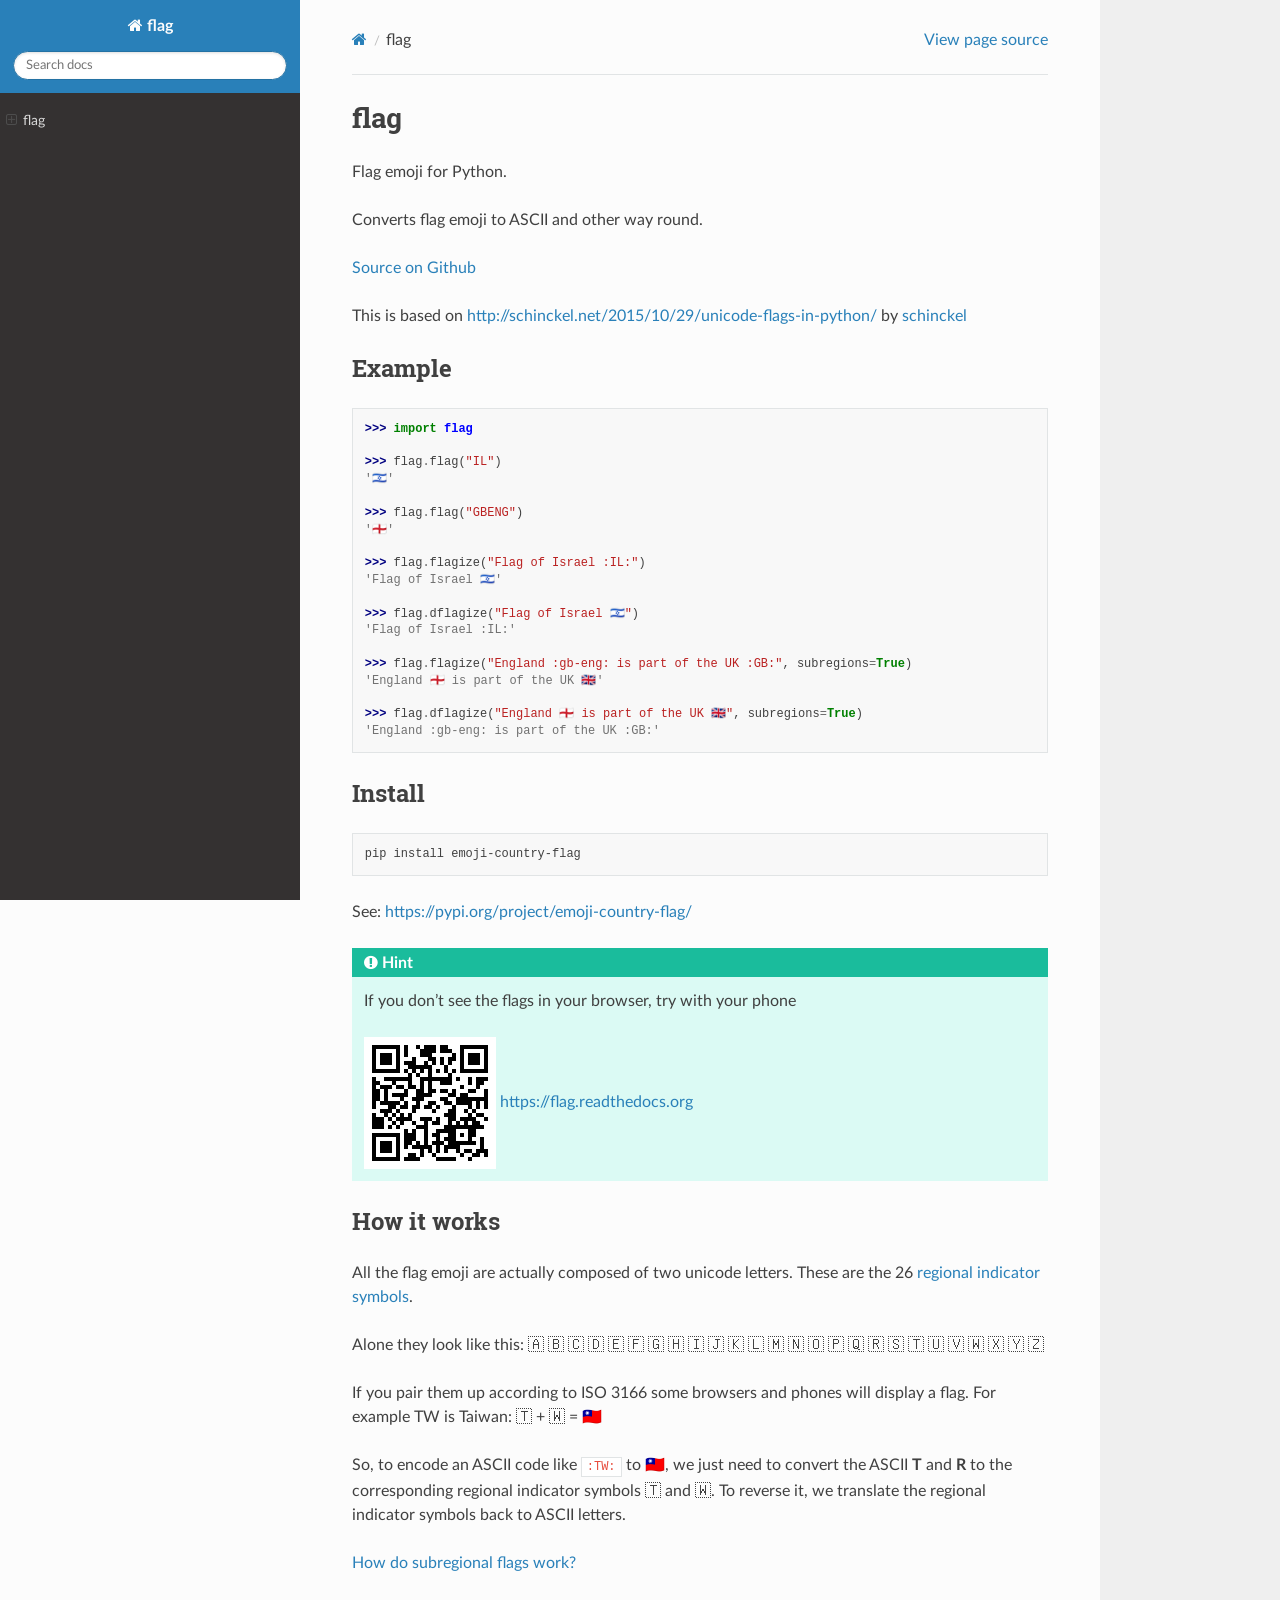
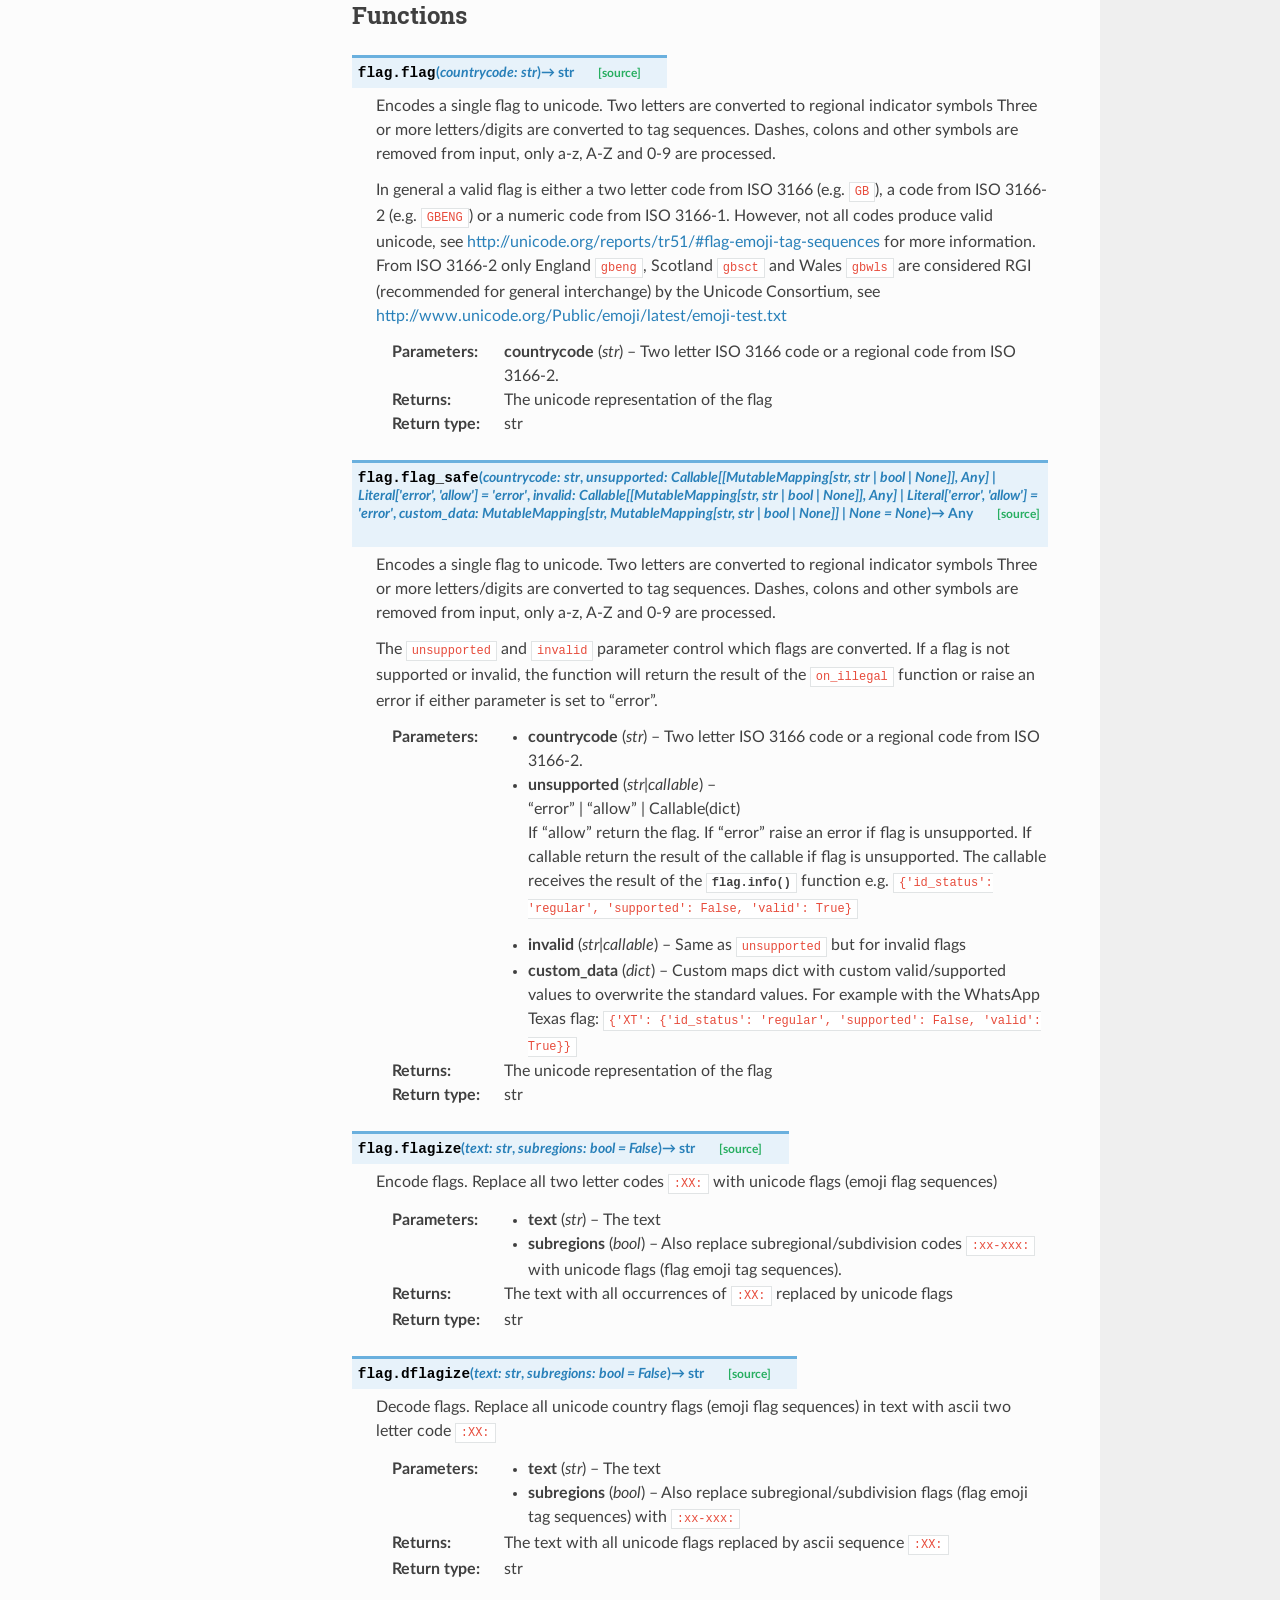
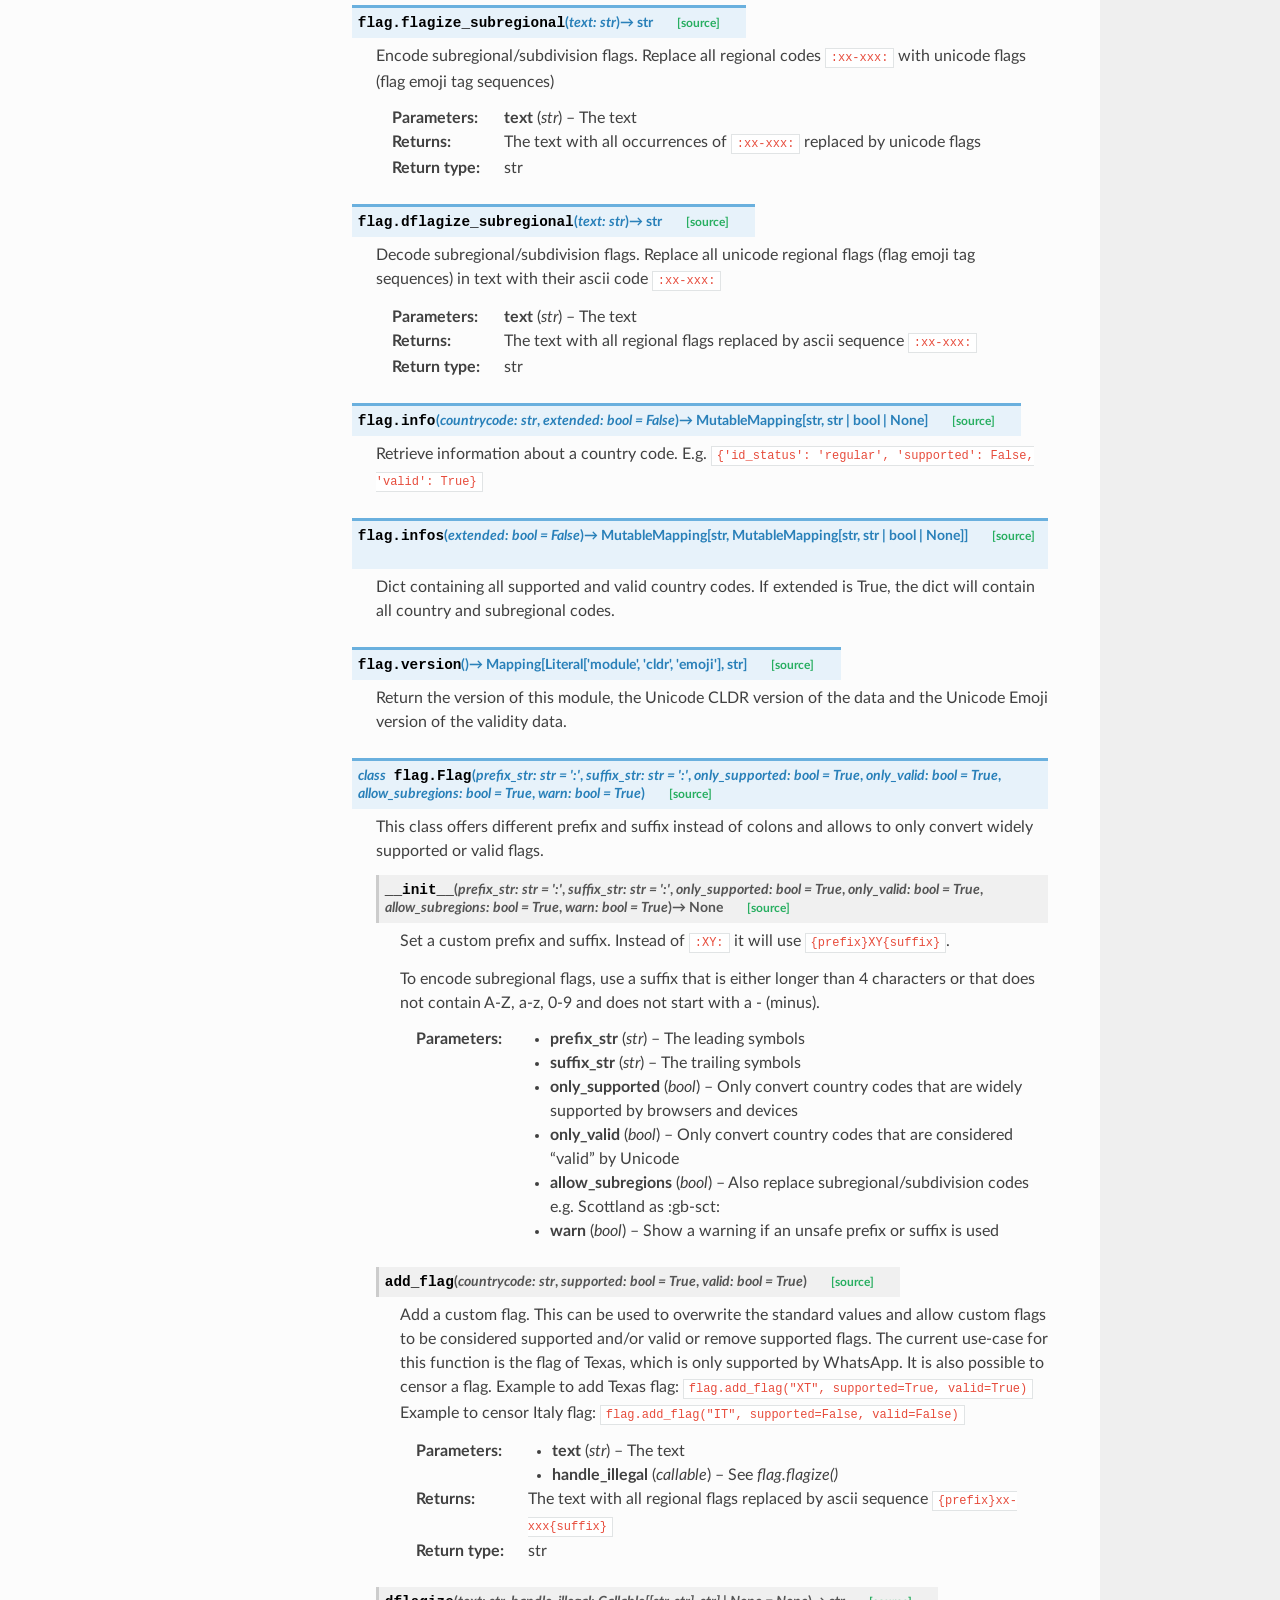
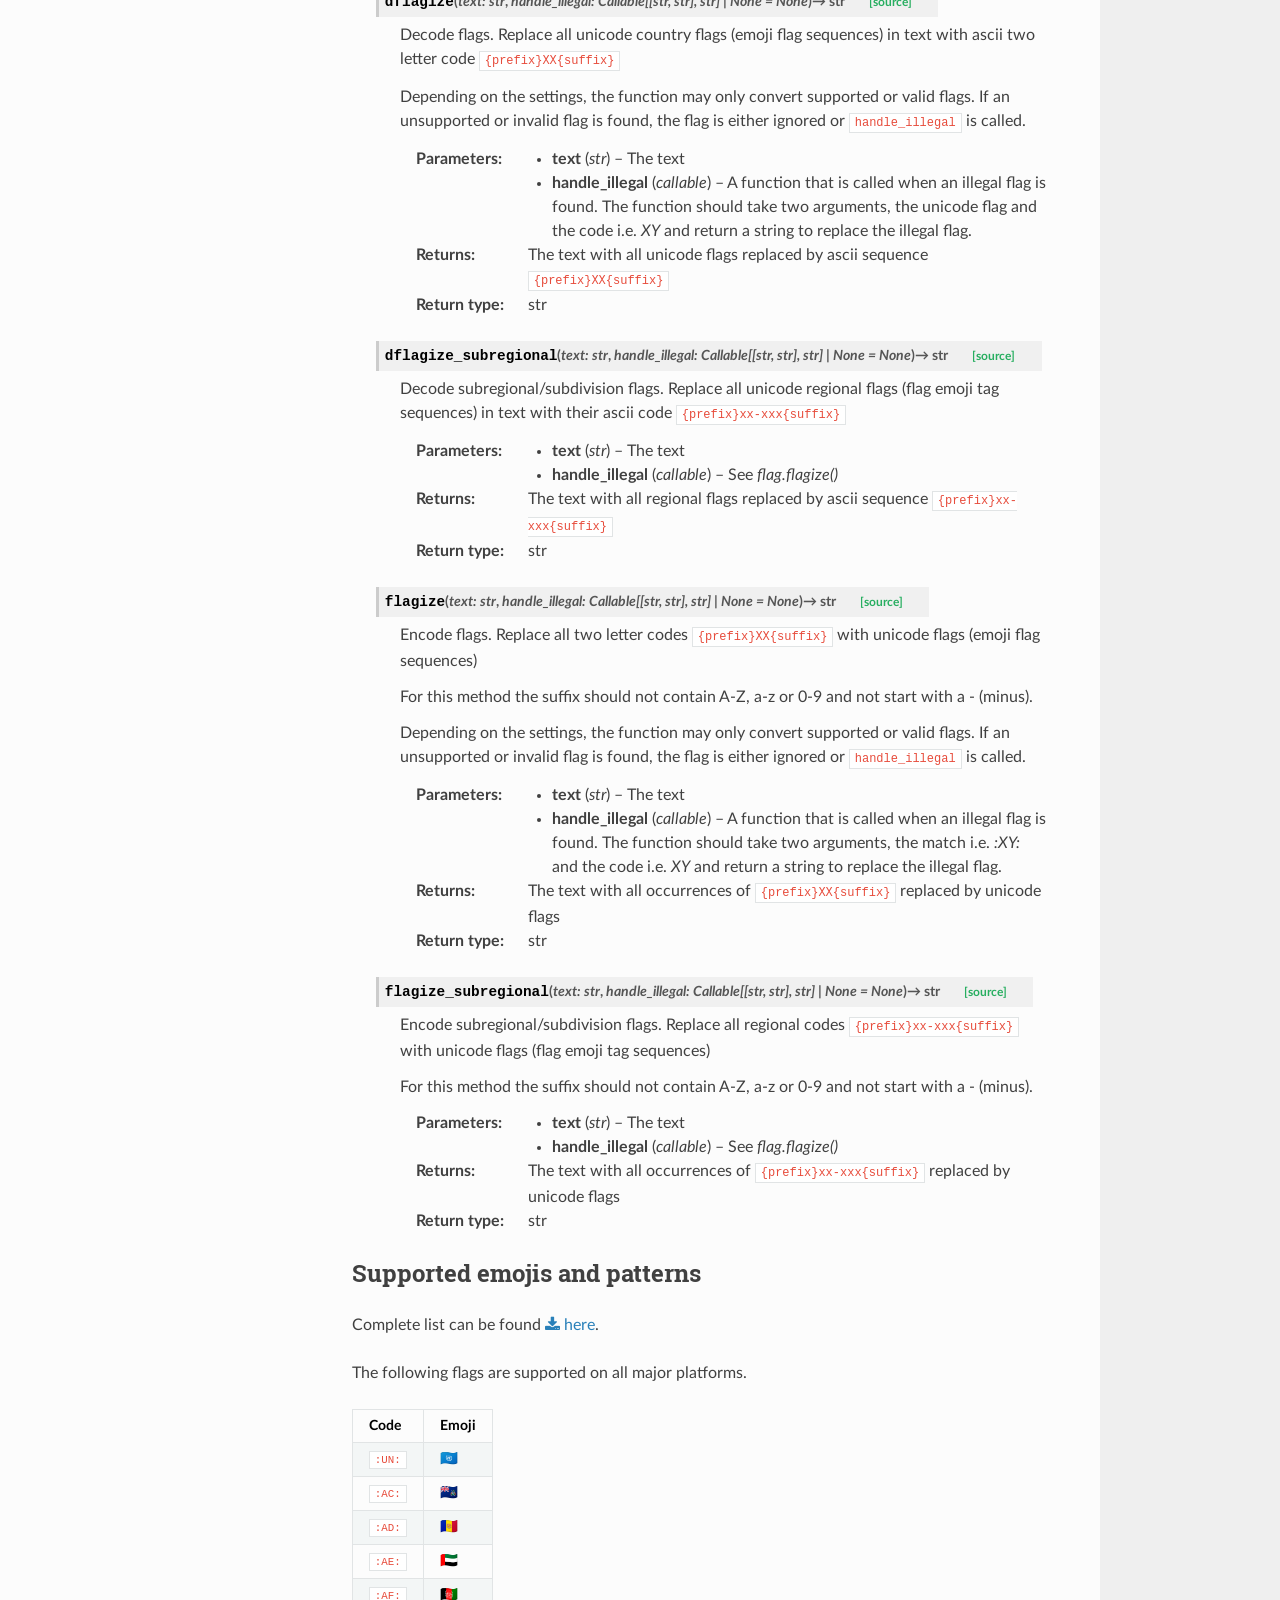
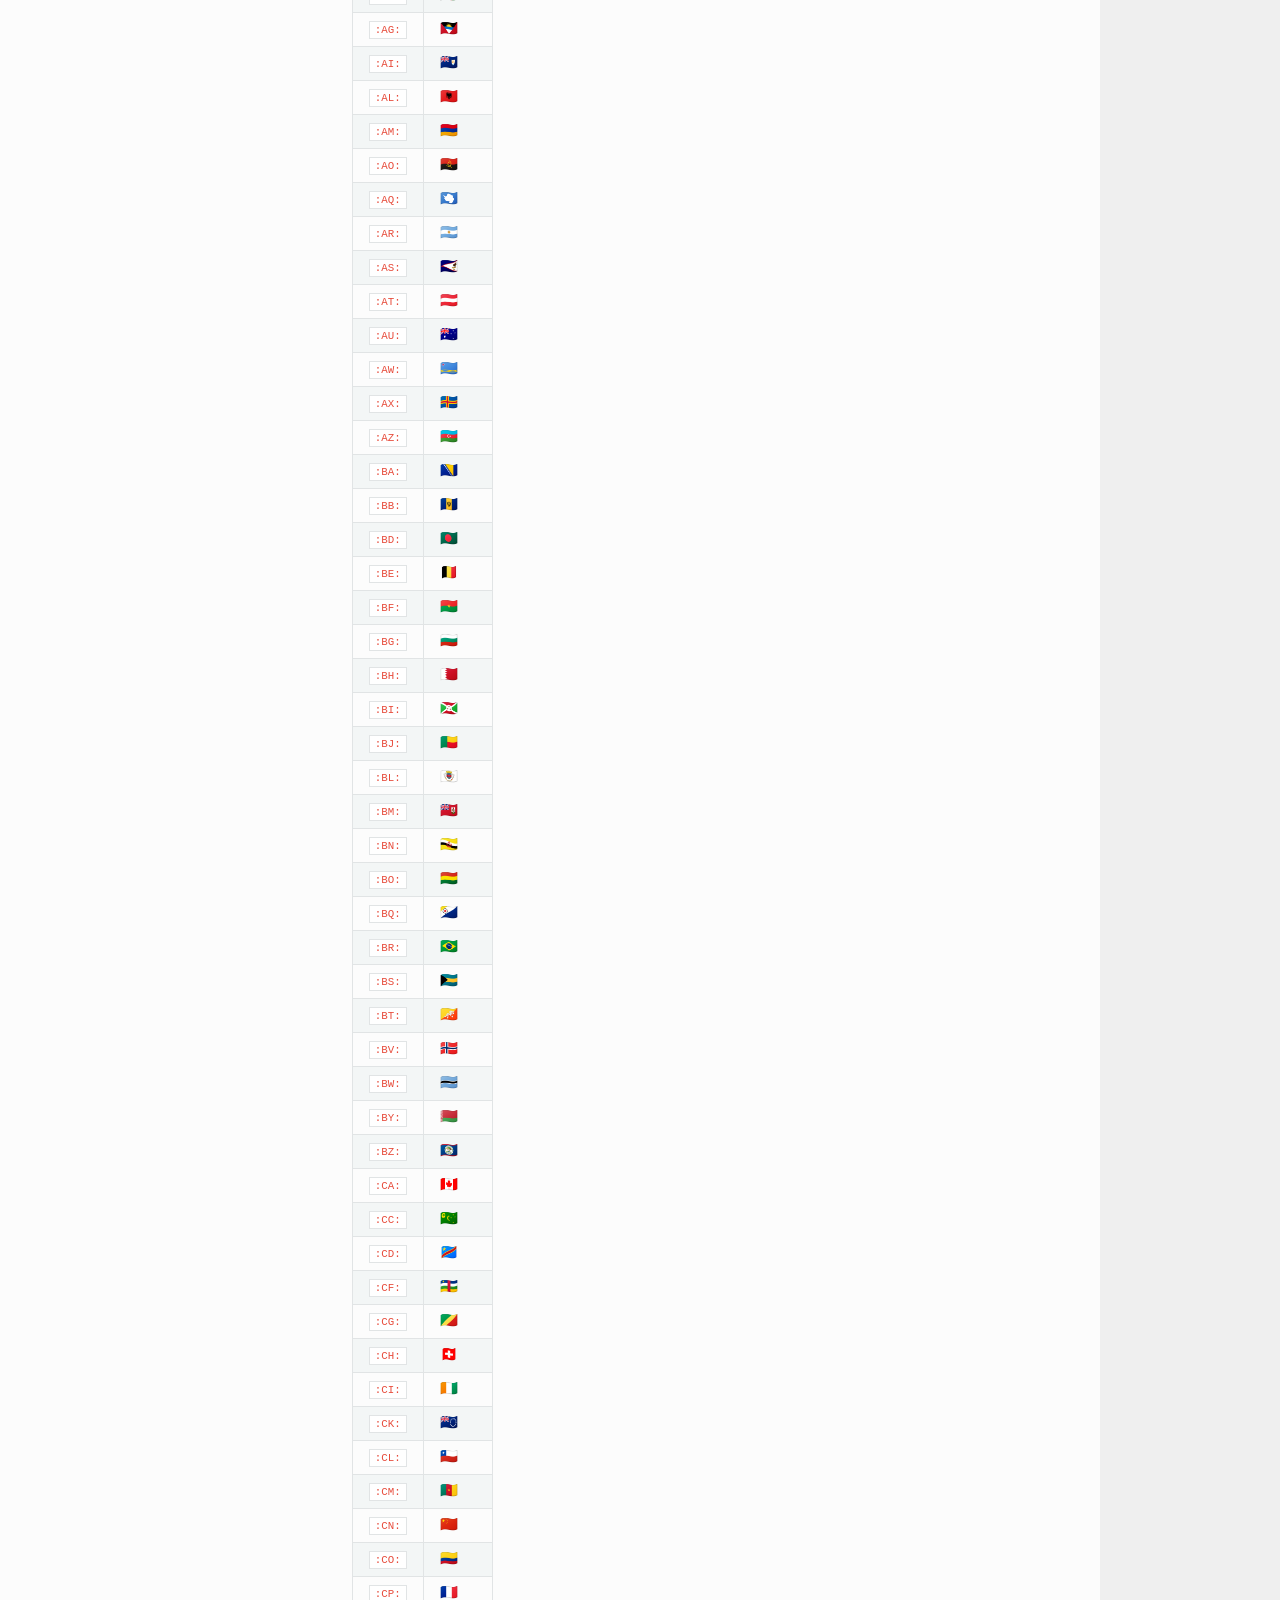
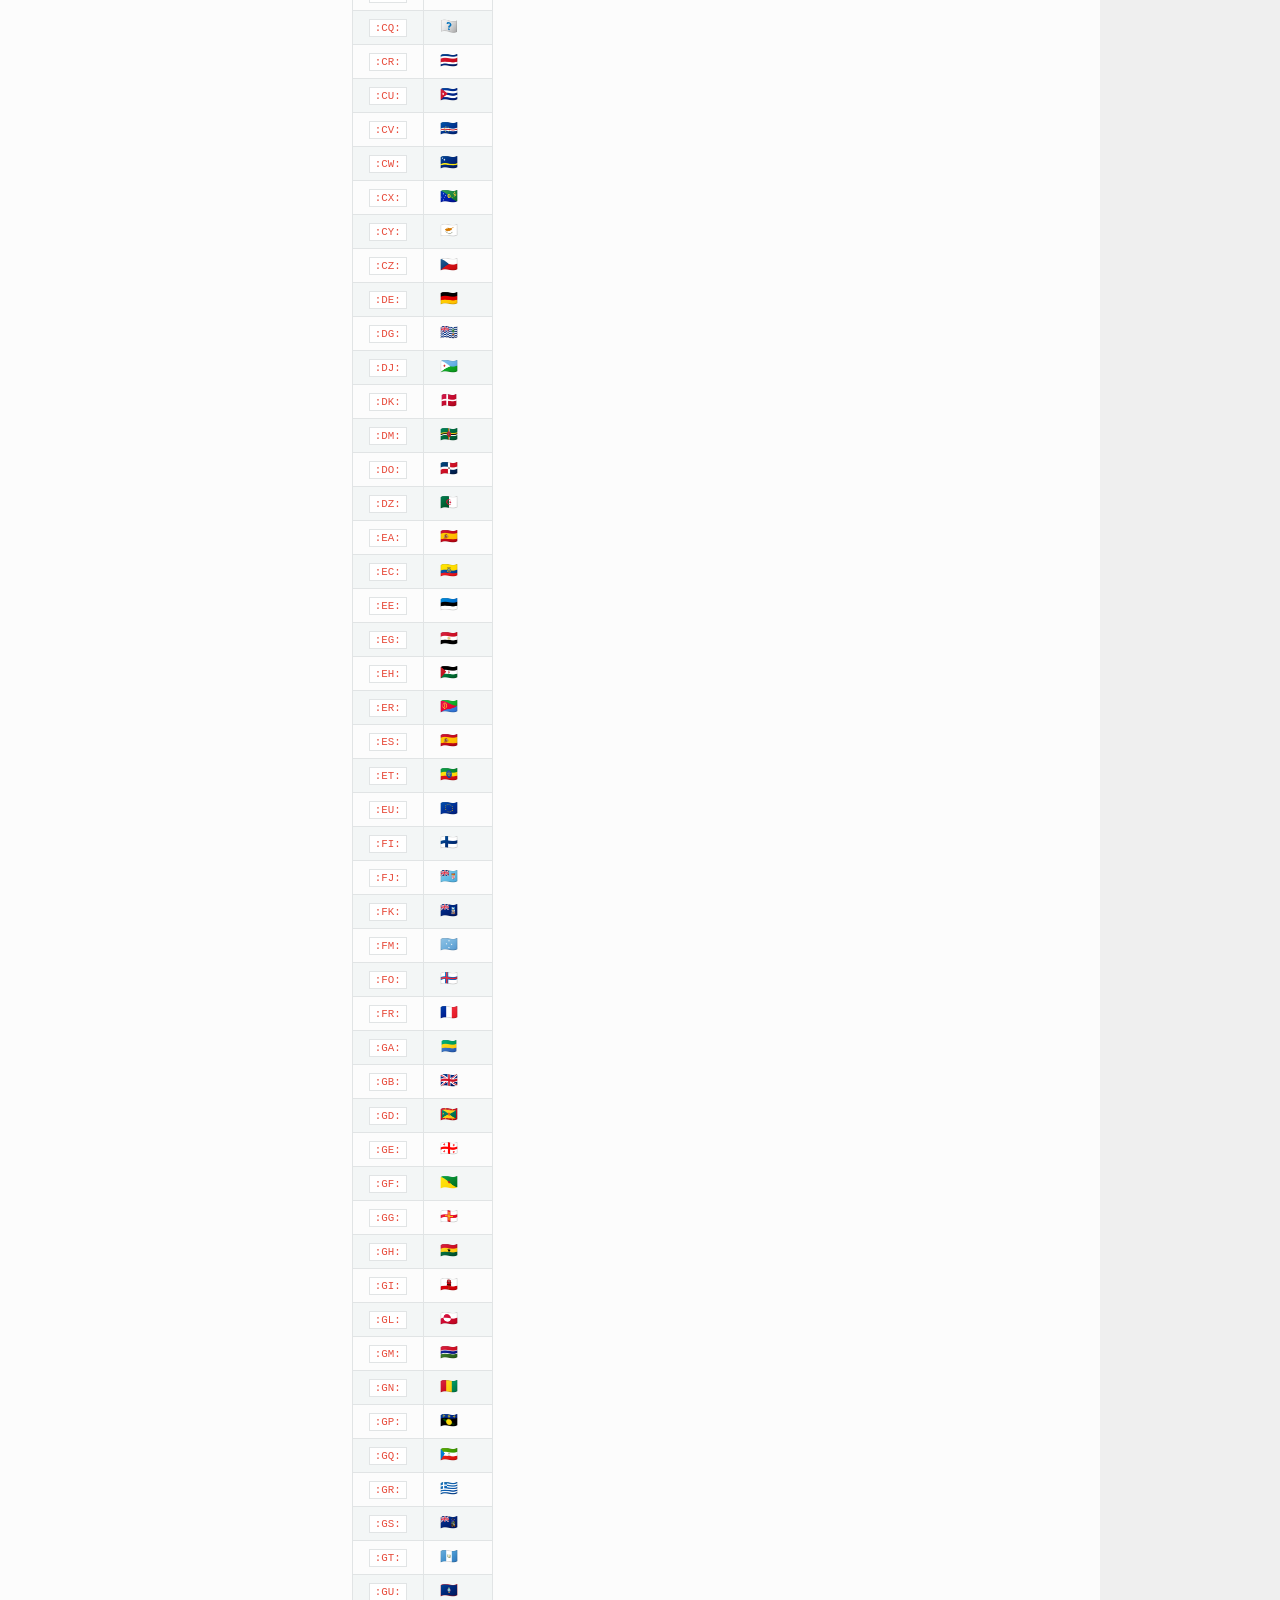
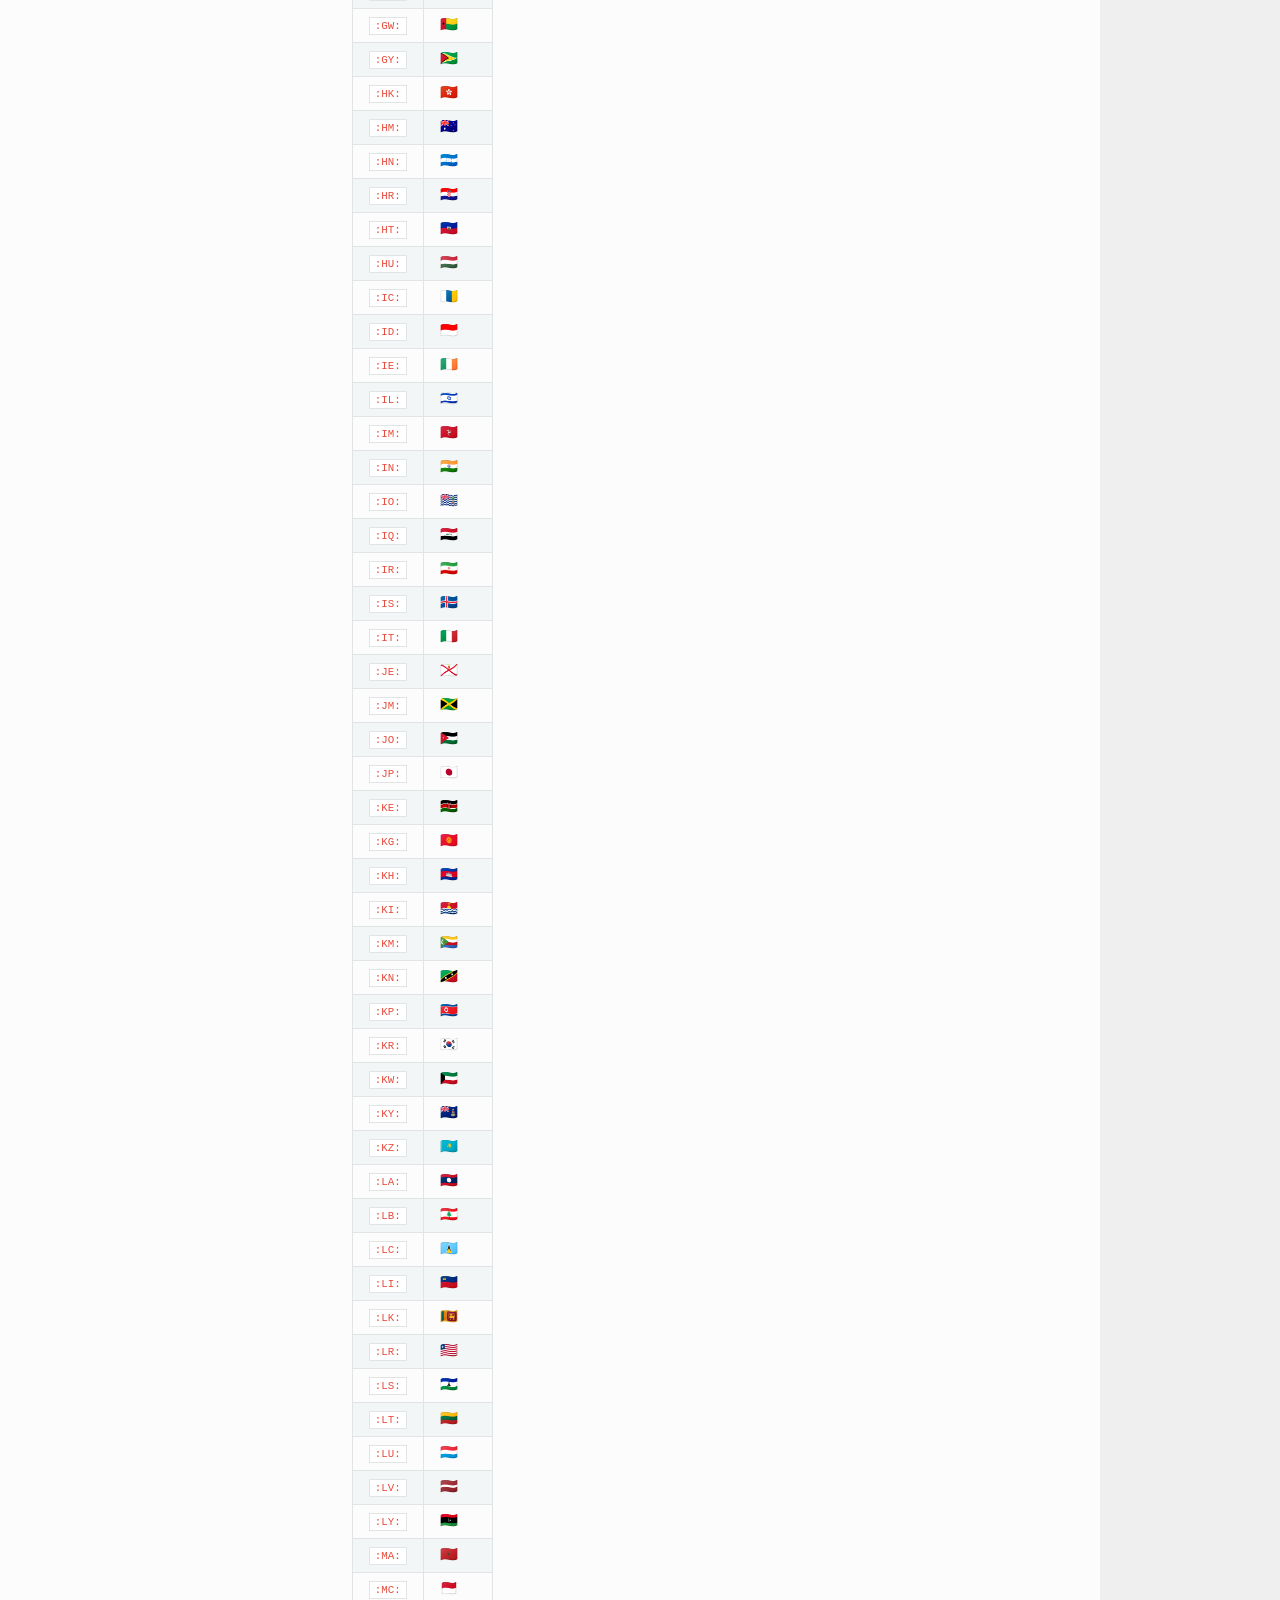
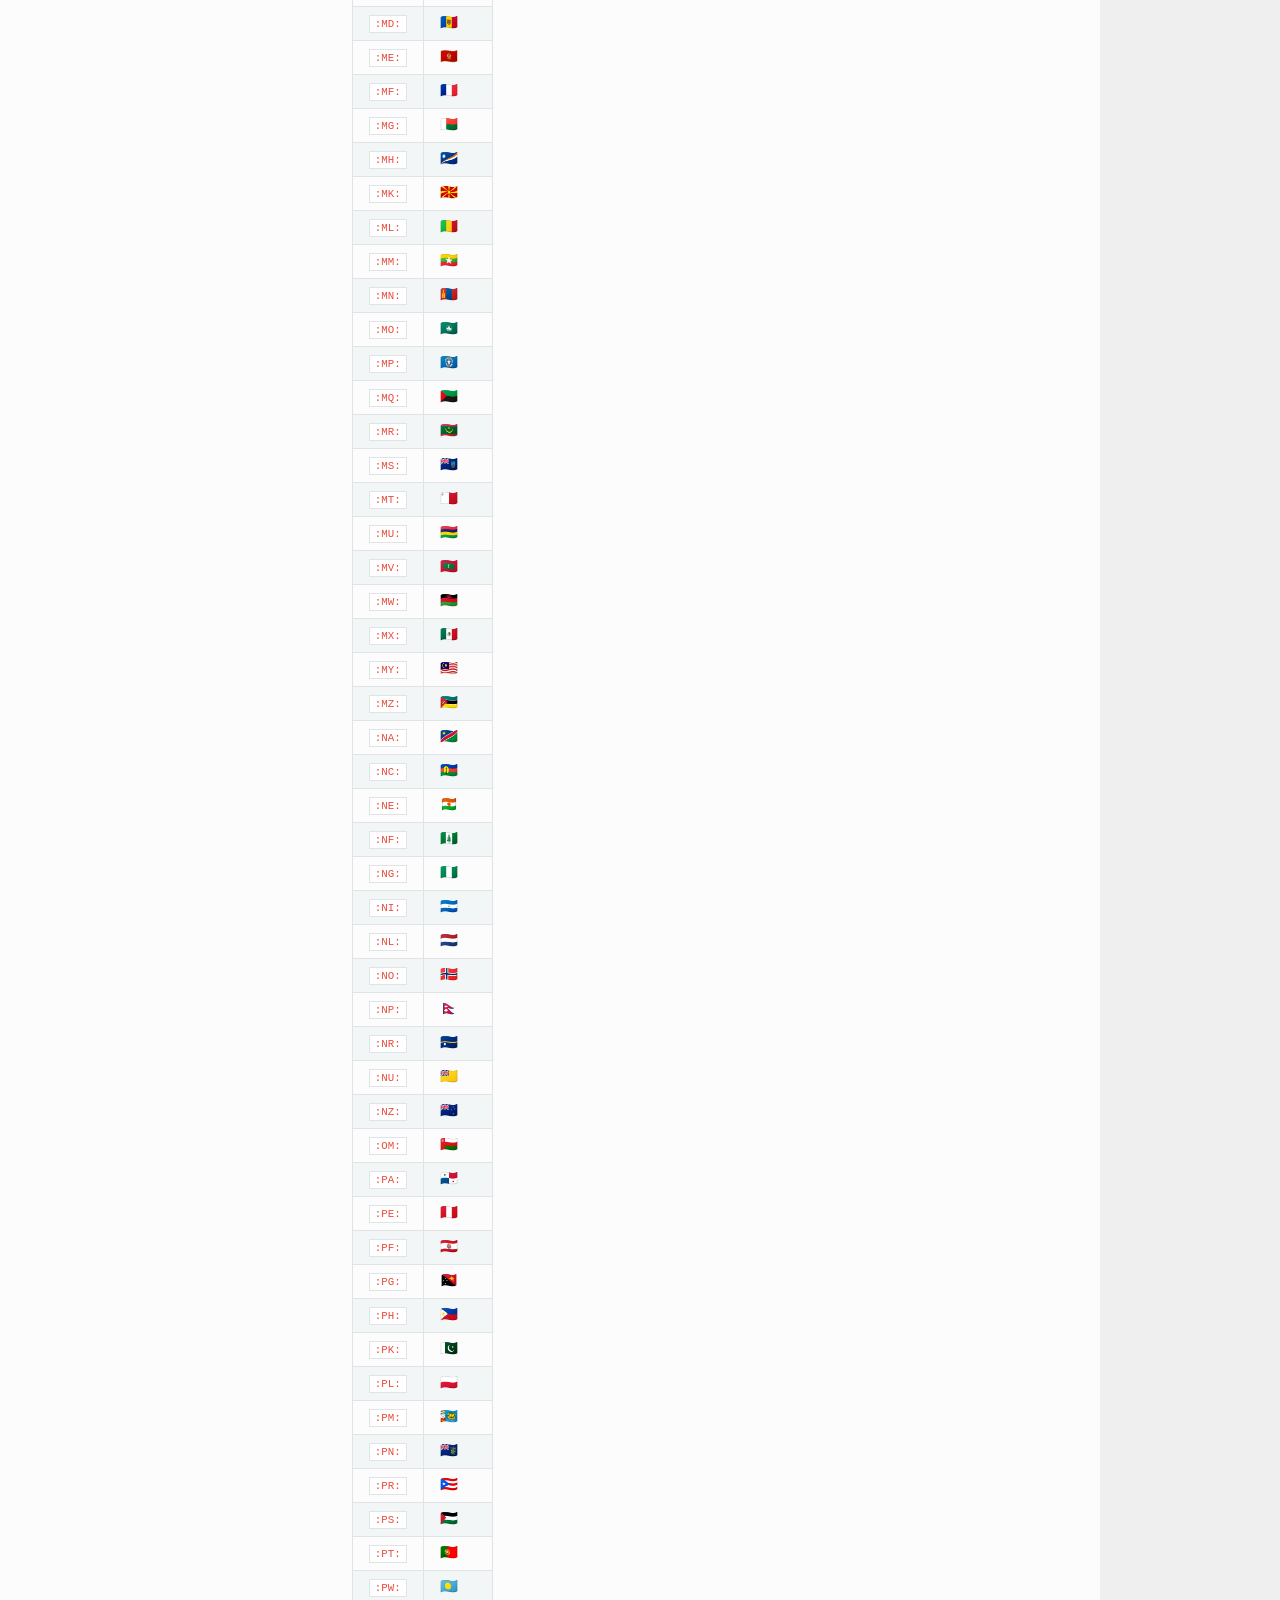
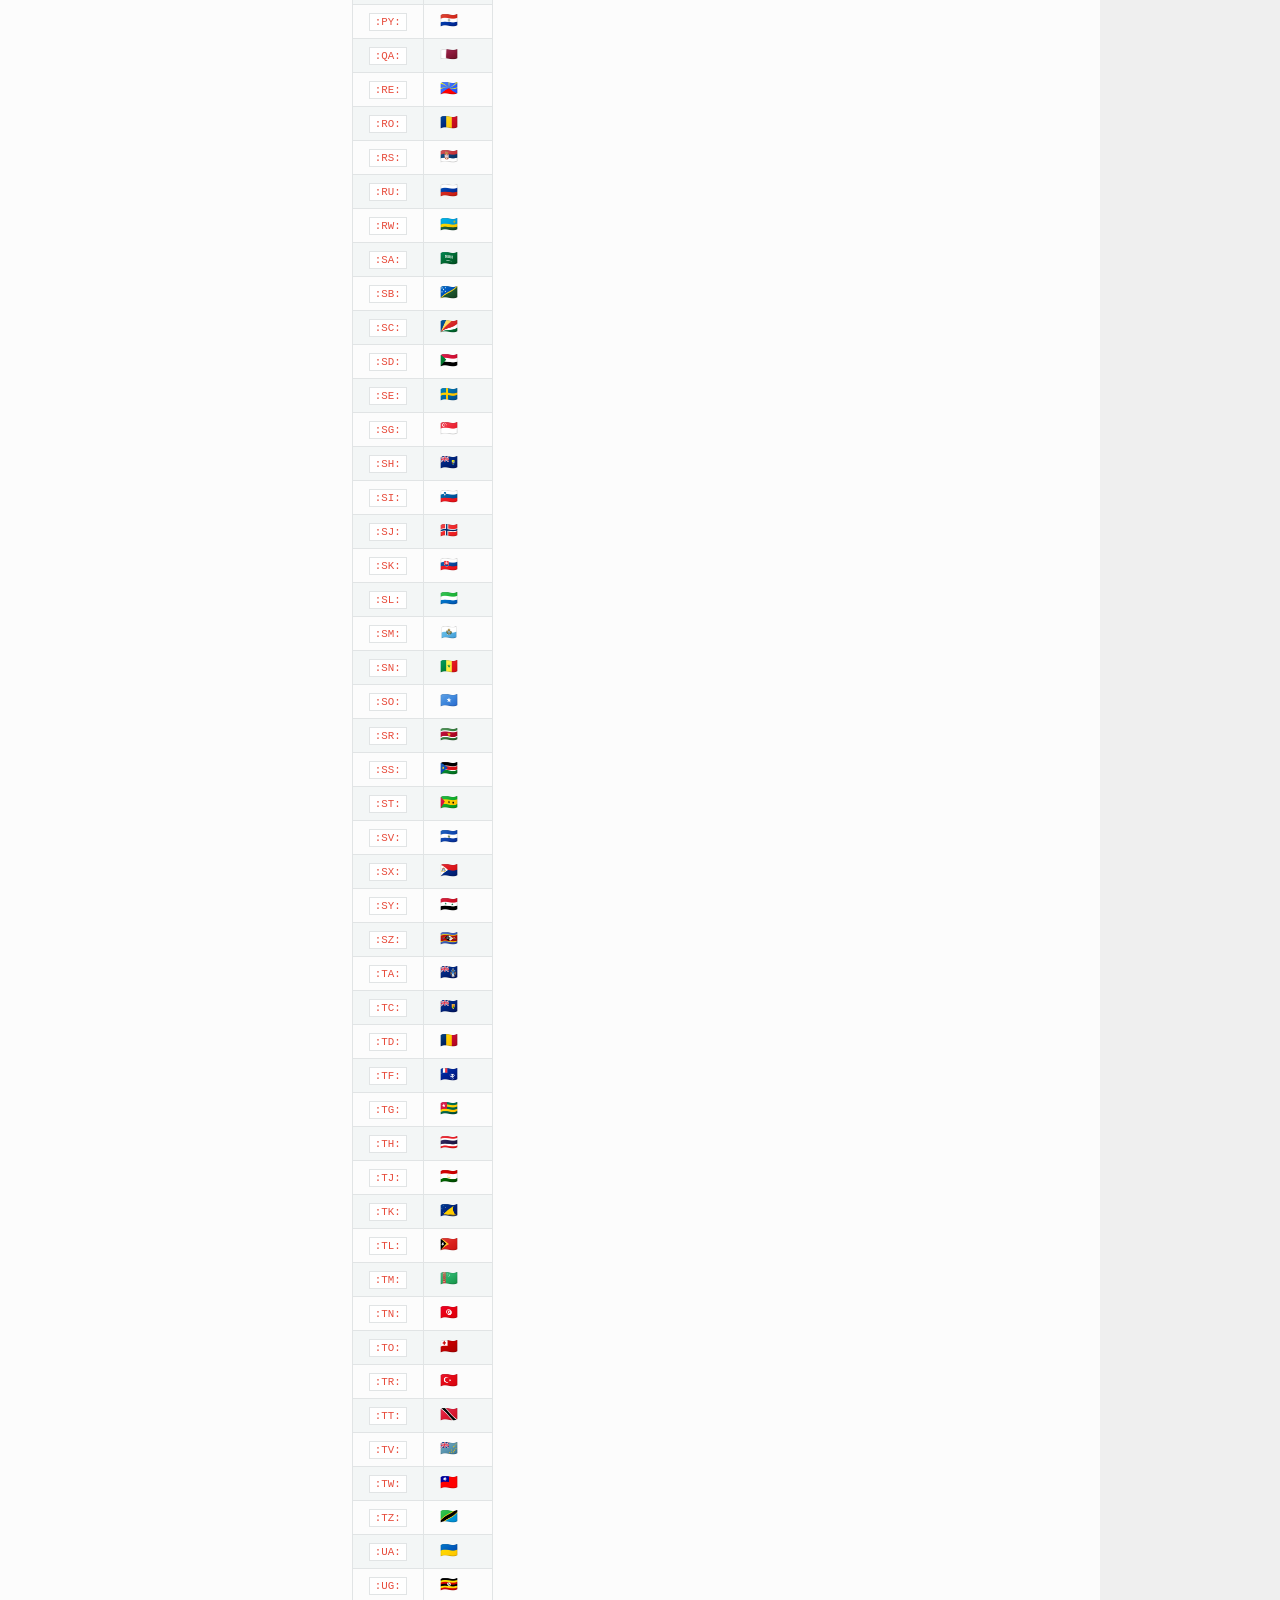
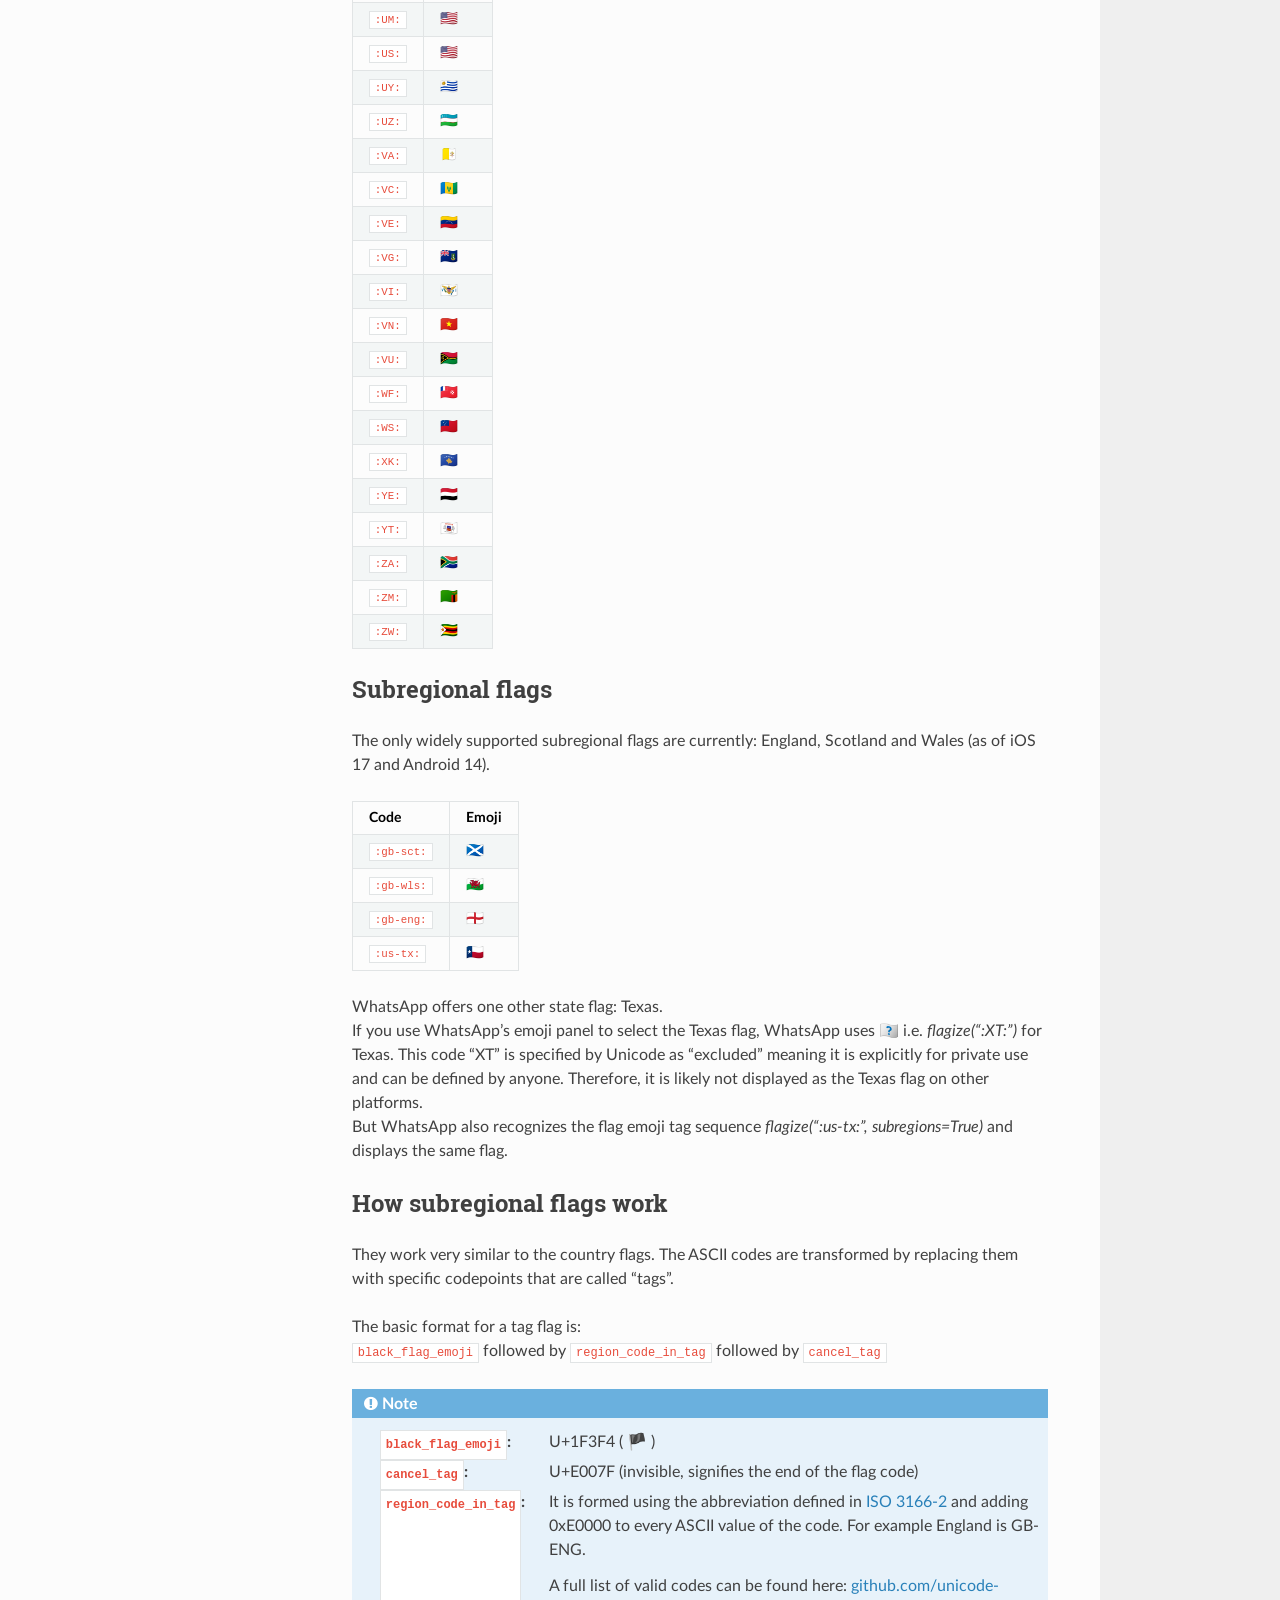
==== commit 0f2c08e4: "build docs" ====
--- a/docs/_build/html/index.html
+++ b/docs/_build/html/index.html
@@ -16,7 +16,7 @@
         <script src="_static/jquery.js?v=5d32c60e"></script>
         <script src="_static/_sphinx_javascript_frameworks_compat.js?v=2cd50e6c"></script>
         <script src="_static/documentation_options.js?v=5929fcd5"></script>
-        <script src="_static/doctools.js?v=888ff710"></script>
+        <script src="_static/doctools.js?v=9a2dae69"></script>
         <script src="_static/sphinx_highlight.js?v=dc90522c"></script>
     <script src="_static/js/theme.js"></script>
     <link rel="index" title="Index" href="genindex.html" />
@@ -671,622 +671,625 @@
 <tr class="row-odd"><td><p><code class="docutils literal notranslate"><span class="pre">:CP:</span></code></p></td>
 <td><p>🇨🇵</p></td>
 </tr>
-<tr class="row-even"><td><p><code class="docutils literal notranslate"><span class="pre">:CR:</span></code></p></td>
+<tr class="row-even"><td><p><code class="docutils literal notranslate"><span class="pre">:CQ:</span></code></p></td>
+<td><p>🇨🇶</p></td>
+</tr>
+<tr class="row-odd"><td><p><code class="docutils literal notranslate"><span class="pre">:CR:</span></code></p></td>
 <td><p>🇨🇷</p></td>
 </tr>
-<tr class="row-odd"><td><p><code class="docutils literal notranslate"><span class="pre">:CU:</span></code></p></td>
+<tr class="row-even"><td><p><code class="docutils literal notranslate"><span class="pre">:CU:</span></code></p></td>
 <td><p>🇨🇺</p></td>
 </tr>
-<tr class="row-even"><td><p><code class="docutils literal notranslate"><span class="pre">:CV:</span></code></p></td>
+<tr class="row-odd"><td><p><code class="docutils literal notranslate"><span class="pre">:CV:</span></code></p></td>
 <td><p>🇨🇻</p></td>
 </tr>
-<tr class="row-odd"><td><p><code class="docutils literal notranslate"><span class="pre">:CW:</span></code></p></td>
+<tr class="row-even"><td><p><code class="docutils literal notranslate"><span class="pre">:CW:</span></code></p></td>
 <td><p>🇨🇼</p></td>
 </tr>
-<tr class="row-even"><td><p><code class="docutils literal notranslate"><span class="pre">:CX:</span></code></p></td>
+<tr class="row-odd"><td><p><code class="docutils literal notranslate"><span class="pre">:CX:</span></code></p></td>
 <td><p>🇨🇽</p></td>
 </tr>
-<tr class="row-odd"><td><p><code class="docutils literal notranslate"><span class="pre">:CY:</span></code></p></td>
+<tr class="row-even"><td><p><code class="docutils literal notranslate"><span class="pre">:CY:</span></code></p></td>
 <td><p>🇨🇾</p></td>
 </tr>
-<tr class="row-even"><td><p><code class="docutils literal notranslate"><span class="pre">:CZ:</span></code></p></td>
+<tr class="row-odd"><td><p><code class="docutils literal notranslate"><span class="pre">:CZ:</span></code></p></td>
 <td><p>🇨🇿</p></td>
 </tr>
-<tr class="row-odd"><td><p><code class="docutils literal notranslate"><span class="pre">:DE:</span></code></p></td>
+<tr class="row-even"><td><p><code class="docutils literal notranslate"><span class="pre">:DE:</span></code></p></td>
 <td><p>🇩🇪</p></td>
 </tr>
-<tr class="row-even"><td><p><code class="docutils literal notranslate"><span class="pre">:DG:</span></code></p></td>
+<tr class="row-odd"><td><p><code class="docutils literal notranslate"><span class="pre">:DG:</span></code></p></td>
 <td><p>🇩🇬</p></td>
 </tr>
-<tr class="row-odd"><td><p><code class="docutils literal notranslate"><span class="pre">:DJ:</span></code></p></td>
+<tr class="row-even"><td><p><code class="docutils literal notranslate"><span class="pre">:DJ:</span></code></p></td>
 <td><p>🇩🇯</p></td>
 </tr>
-<tr class="row-even"><td><p><code class="docutils literal notranslate"><span class="pre">:DK:</span></code></p></td>
+<tr class="row-odd"><td><p><code class="docutils literal notranslate"><span class="pre">:DK:</span></code></p></td>
 <td><p>🇩🇰</p></td>
 </tr>
-<tr class="row-odd"><td><p><code class="docutils literal notranslate"><span class="pre">:DM:</span></code></p></td>
+<tr class="row-even"><td><p><code class="docutils literal notranslate"><span class="pre">:DM:</span></code></p></td>
 <td><p>🇩🇲</p></td>
 </tr>
-<tr class="row-even"><td><p><code class="docutils literal notranslate"><span class="pre">:DO:</span></code></p></td>
+<tr class="row-odd"><td><p><code class="docutils literal notranslate"><span class="pre">:DO:</span></code></p></td>
 <td><p>🇩🇴</p></td>
 </tr>
-<tr class="row-odd"><td><p><code class="docutils literal notranslate"><span class="pre">:DZ:</span></code></p></td>
+<tr class="row-even"><td><p><code class="docutils literal notranslate"><span class="pre">:DZ:</span></code></p></td>
 <td><p>🇩🇿</p></td>
 </tr>
-<tr class="row-even"><td><p><code class="docutils literal notranslate"><span class="pre">:EA:</span></code></p></td>
+<tr class="row-odd"><td><p><code class="docutils literal notranslate"><span class="pre">:EA:</span></code></p></td>
 <td><p>🇪🇦</p></td>
 </tr>
-<tr class="row-odd"><td><p><code class="docutils literal notranslate"><span class="pre">:EC:</span></code></p></td>
+<tr class="row-even"><td><p><code class="docutils literal notranslate"><span class="pre">:EC:</span></code></p></td>
 <td><p>🇪🇨</p></td>
 </tr>
-<tr class="row-even"><td><p><code class="docutils literal notranslate"><span class="pre">:EE:</span></code></p></td>
+<tr class="row-odd"><td><p><code class="docutils literal notranslate"><span class="pre">:EE:</span></code></p></td>
 <td><p>🇪🇪</p></td>
 </tr>
-<tr class="row-odd"><td><p><code class="docutils literal notranslate"><span class="pre">:EG:</span></code></p></td>
+<tr class="row-even"><td><p><code class="docutils literal notranslate"><span class="pre">:EG:</span></code></p></td>
 <td><p>🇪🇬</p></td>
 </tr>
-<tr class="row-even"><td><p><code class="docutils literal notranslate"><span class="pre">:EH:</span></code></p></td>
+<tr class="row-odd"><td><p><code class="docutils literal notranslate"><span class="pre">:EH:</span></code></p></td>
 <td><p>🇪🇭</p></td>
 </tr>
-<tr class="row-odd"><td><p><code class="docutils literal notranslate"><span class="pre">:ER:</span></code></p></td>
+<tr class="row-even"><td><p><code class="docutils literal notranslate"><span class="pre">:ER:</span></code></p></td>
 <td><p>🇪🇷</p></td>
 </tr>
-<tr class="row-even"><td><p><code class="docutils literal notranslate"><span class="pre">:ES:</span></code></p></td>
+<tr class="row-odd"><td><p><code class="docutils literal notranslate"><span class="pre">:ES:</span></code></p></td>
 <td><p>🇪🇸</p></td>
 </tr>
-<tr class="row-odd"><td><p><code class="docutils literal notranslate"><span class="pre">:ET:</span></code></p></td>
+<tr class="row-even"><td><p><code class="docutils literal notranslate"><span class="pre">:ET:</span></code></p></td>
 <td><p>🇪🇹</p></td>
 </tr>
-<tr class="row-even"><td><p><code class="docutils literal notranslate"><span class="pre">:EU:</span></code></p></td>
+<tr class="row-odd"><td><p><code class="docutils literal notranslate"><span class="pre">:EU:</span></code></p></td>
 <td><p>🇪🇺</p></td>
 </tr>
-<tr class="row-odd"><td><p><code class="docutils literal notranslate"><span class="pre">:FI:</span></code></p></td>
+<tr class="row-even"><td><p><code class="docutils literal notranslate"><span class="pre">:FI:</span></code></p></td>
 <td><p>🇫🇮</p></td>
 </tr>
-<tr class="row-even"><td><p><code class="docutils literal notranslate"><span class="pre">:FJ:</span></code></p></td>
+<tr class="row-odd"><td><p><code class="docutils literal notranslate"><span class="pre">:FJ:</span></code></p></td>
 <td><p>🇫🇯</p></td>
 </tr>
-<tr class="row-odd"><td><p><code class="docutils literal notranslate"><span class="pre">:FK:</span></code></p></td>
+<tr class="row-even"><td><p><code class="docutils literal notranslate"><span class="pre">:FK:</span></code></p></td>
 <td><p>🇫🇰</p></td>
 </tr>
-<tr class="row-even"><td><p><code class="docutils literal notranslate"><span class="pre">:FM:</span></code></p></td>
+<tr class="row-odd"><td><p><code class="docutils literal notranslate"><span class="pre">:FM:</span></code></p></td>
 <td><p>🇫🇲</p></td>
 </tr>
-<tr class="row-odd"><td><p><code class="docutils literal notranslate"><span class="pre">:FO:</span></code></p></td>
+<tr class="row-even"><td><p><code class="docutils literal notranslate"><span class="pre">:FO:</span></code></p></td>
 <td><p>🇫🇴</p></td>
 </tr>
-<tr class="row-even"><td><p><code class="docutils literal notranslate"><span class="pre">:FR:</span></code></p></td>
+<tr class="row-odd"><td><p><code class="docutils literal notranslate"><span class="pre">:FR:</span></code></p></td>
 <td><p>🇫🇷</p></td>
 </tr>
-<tr class="row-odd"><td><p><code class="docutils literal notranslate"><span class="pre">:GA:</span></code></p></td>
+<tr class="row-even"><td><p><code class="docutils literal notranslate"><span class="pre">:GA:</span></code></p></td>
 <td><p>🇬🇦</p></td>
 </tr>
-<tr class="row-even"><td><p><code class="docutils literal notranslate"><span class="pre">:GB:</span></code></p></td>
+<tr class="row-odd"><td><p><code class="docutils literal notranslate"><span class="pre">:GB:</span></code></p></td>
 <td><p>🇬🇧</p></td>
 </tr>
-<tr class="row-odd"><td><p><code class="docutils literal notranslate"><span class="pre">:GD:</span></code></p></td>
+<tr class="row-even"><td><p><code class="docutils literal notranslate"><span class="pre">:GD:</span></code></p></td>
 <td><p>🇬🇩</p></td>
 </tr>
-<tr class="row-even"><td><p><code class="docutils literal notranslate"><span class="pre">:GE:</span></code></p></td>
+<tr class="row-odd"><td><p><code class="docutils literal notranslate"><span class="pre">:GE:</span></code></p></td>
 <td><p>🇬🇪</p></td>
 </tr>
-<tr class="row-odd"><td><p><code class="docutils literal notranslate"><span class="pre">:GF:</span></code></p></td>
+<tr class="row-even"><td><p><code class="docutils literal notranslate"><span class="pre">:GF:</span></code></p></td>
 <td><p>🇬🇫</p></td>
 </tr>
-<tr class="row-even"><td><p><code class="docutils literal notranslate"><span class="pre">:GG:</span></code></p></td>
+<tr class="row-odd"><td><p><code class="docutils literal notranslate"><span class="pre">:GG:</span></code></p></td>
 <td><p>🇬🇬</p></td>
 </tr>
-<tr class="row-odd"><td><p><code class="docutils literal notranslate"><span class="pre">:GH:</span></code></p></td>
+<tr class="row-even"><td><p><code class="docutils literal notranslate"><span class="pre">:GH:</span></code></p></td>
 <td><p>🇬🇭</p></td>
 </tr>
-<tr class="row-even"><td><p><code class="docutils literal notranslate"><span class="pre">:GI:</span></code></p></td>
+<tr class="row-odd"><td><p><code class="docutils literal notranslate"><span class="pre">:GI:</span></code></p></td>
 <td><p>🇬🇮</p></td>
 </tr>
-<tr class="row-odd"><td><p><code class="docutils literal notranslate"><span class="pre">:GL:</span></code></p></td>
+<tr class="row-even"><td><p><code class="docutils literal notranslate"><span class="pre">:GL:</span></code></p></td>
 <td><p>🇬🇱</p></td>
 </tr>
-<tr class="row-even"><td><p><code class="docutils literal notranslate"><span class="pre">:GM:</span></code></p></td>
+<tr class="row-odd"><td><p><code class="docutils literal notranslate"><span class="pre">:GM:</span></code></p></td>
 <td><p>🇬🇲</p></td>
 </tr>
-<tr class="row-odd"><td><p><code class="docutils literal notranslate"><span class="pre">:GN:</span></code></p></td>
+<tr class="row-even"><td><p><code class="docutils literal notranslate"><span class="pre">:GN:</span></code></p></td>
 <td><p>🇬🇳</p></td>
 </tr>
-<tr class="row-even"><td><p><code class="docutils literal notranslate"><span class="pre">:GP:</span></code></p></td>
+<tr class="row-odd"><td><p><code class="docutils literal notranslate"><span class="pre">:GP:</span></code></p></td>
 <td><p>🇬🇵</p></td>
 </tr>
-<tr class="row-odd"><td><p><code class="docutils literal notranslate"><span class="pre">:GQ:</span></code></p></td>
+<tr class="row-even"><td><p><code class="docutils literal notranslate"><span class="pre">:GQ:</span></code></p></td>
 <td><p>🇬🇶</p></td>
 </tr>
-<tr class="row-even"><td><p><code class="docutils literal notranslate"><span class="pre">:GR:</span></code></p></td>
+<tr class="row-odd"><td><p><code class="docutils literal notranslate"><span class="pre">:GR:</span></code></p></td>
 <td><p>🇬🇷</p></td>
 </tr>
-<tr class="row-odd"><td><p><code class="docutils literal notranslate"><span class="pre">:GS:</span></code></p></td>
+<tr class="row-even"><td><p><code class="docutils literal notranslate"><span class="pre">:GS:</span></code></p></td>
 <td><p>🇬🇸</p></td>
 </tr>
-<tr class="row-even"><td><p><code class="docutils literal notranslate"><span class="pre">:GT:</span></code></p></td>
+<tr class="row-odd"><td><p><code class="docutils literal notranslate"><span class="pre">:GT:</span></code></p></td>
 <td><p>🇬🇹</p></td>
 </tr>
-<tr class="row-odd"><td><p><code class="docutils literal notranslate"><span class="pre">:GU:</span></code></p></td>
+<tr class="row-even"><td><p><code class="docutils literal notranslate"><span class="pre">:GU:</span></code></p></td>
 <td><p>🇬🇺</p></td>
 </tr>
-<tr class="row-even"><td><p><code class="docutils literal notranslate"><span class="pre">:GW:</span></code></p></td>
+<tr class="row-odd"><td><p><code class="docutils literal notranslate"><span class="pre">:GW:</span></code></p></td>
 <td><p>🇬🇼</p></td>
 </tr>
-<tr class="row-odd"><td><p><code class="docutils literal notranslate"><span class="pre">:GY:</span></code></p></td>
+<tr class="row-even"><td><p><code class="docutils literal notranslate"><span class="pre">:GY:</span></code></p></td>
 <td><p>🇬🇾</p></td>
 </tr>
-<tr class="row-even"><td><p><code class="docutils literal notranslate"><span class="pre">:HK:</span></code></p></td>
+<tr class="row-odd"><td><p><code class="docutils literal notranslate"><span class="pre">:HK:</span></code></p></td>
 <td><p>🇭🇰</p></td>
 </tr>
-<tr class="row-odd"><td><p><code class="docutils literal notranslate"><span class="pre">:HM:</span></code></p></td>
+<tr class="row-even"><td><p><code class="docutils literal notranslate"><span class="pre">:HM:</span></code></p></td>
 <td><p>🇭🇲</p></td>
 </tr>
-<tr class="row-even"><td><p><code class="docutils literal notranslate"><span class="pre">:HN:</span></code></p></td>
+<tr class="row-odd"><td><p><code class="docutils literal notranslate"><span class="pre">:HN:</span></code></p></td>
 <td><p>🇭🇳</p></td>
 </tr>
-<tr class="row-odd"><td><p><code class="docutils literal notranslate"><span class="pre">:HR:</span></code></p></td>
+<tr class="row-even"><td><p><code class="docutils literal notranslate"><span class="pre">:HR:</span></code></p></td>
 <td><p>🇭🇷</p></td>
 </tr>
-<tr class="row-even"><td><p><code class="docutils literal notranslate"><span class="pre">:HT:</span></code></p></td>
+<tr class="row-odd"><td><p><code class="docutils literal notranslate"><span class="pre">:HT:</span></code></p></td>
 <td><p>🇭🇹</p></td>
 </tr>
-<tr class="row-odd"><td><p><code class="docutils literal notranslate"><span class="pre">:HU:</span></code></p></td>
+<tr class="row-even"><td><p><code class="docutils literal notranslate"><span class="pre">:HU:</span></code></p></td>
 <td><p>🇭🇺</p></td>
 </tr>
-<tr class="row-even"><td><p><code class="docutils literal notranslate"><span class="pre">:IC:</span></code></p></td>
+<tr class="row-odd"><td><p><code class="docutils literal notranslate"><span class="pre">:IC:</span></code></p></td>
 <td><p>🇮🇨</p></td>
 </tr>
-<tr class="row-odd"><td><p><code class="docutils literal notranslate"><span class="pre">:ID:</span></code></p></td>
+<tr class="row-even"><td><p><code class="docutils literal notranslate"><span class="pre">:ID:</span></code></p></td>
 <td><p>🇮🇩</p></td>
 </tr>
-<tr class="row-even"><td><p><code class="docutils literal notranslate"><span class="pre">:IE:</span></code></p></td>
+<tr class="row-odd"><td><p><code class="docutils literal notranslate"><span class="pre">:IE:</span></code></p></td>
 <td><p>🇮🇪</p></td>
 </tr>
-<tr class="row-odd"><td><p><code class="docutils literal notranslate"><span class="pre">:IL:</span></code></p></td>
+<tr class="row-even"><td><p><code class="docutils literal notranslate"><span class="pre">:IL:</span></code></p></td>
 <td><p>🇮🇱</p></td>
 </tr>
-<tr class="row-even"><td><p><code class="docutils literal notranslate"><span class="pre">:IM:</span></code></p></td>
+<tr class="row-odd"><td><p><code class="docutils literal notranslate"><span class="pre">:IM:</span></code></p></td>
 <td><p>🇮🇲</p></td>
 </tr>
-<tr class="row-odd"><td><p><code class="docutils literal notranslate"><span class="pre">:IN:</span></code></p></td>
+<tr class="row-even"><td><p><code class="docutils literal notranslate"><span class="pre">:IN:</span></code></p></td>
 <td><p>🇮🇳</p></td>
 </tr>
-<tr class="row-even"><td><p><code class="docutils literal notranslate"><span class="pre">:IO:</span></code></p></td>
+<tr class="row-odd"><td><p><code class="docutils literal notranslate"><span class="pre">:IO:</span></code></p></td>
 <td><p>🇮🇴</p></td>
 </tr>
-<tr class="row-odd"><td><p><code class="docutils literal notranslate"><span class="pre">:IQ:</span></code></p></td>
+<tr class="row-even"><td><p><code class="docutils literal notranslate"><span class="pre">:IQ:</span></code></p></td>
 <td><p>🇮🇶</p></td>
 </tr>
-<tr class="row-even"><td><p><code class="docutils literal notranslate"><span class="pre">:IR:</span></code></p></td>
+<tr class="row-odd"><td><p><code class="docutils literal notranslate"><span class="pre">:IR:</span></code></p></td>
 <td><p>🇮🇷</p></td>
 </tr>
-<tr class="row-odd"><td><p><code class="docutils literal notranslate"><span class="pre">:IS:</span></code></p></td>
+<tr class="row-even"><td><p><code class="docutils literal notranslate"><span class="pre">:IS:</span></code></p></td>
 <td><p>🇮🇸</p></td>
 </tr>
-<tr class="row-even"><td><p><code class="docutils literal notranslate"><span class="pre">:IT:</span></code></p></td>
+<tr class="row-odd"><td><p><code class="docutils literal notranslate"><span class="pre">:IT:</span></code></p></td>
 <td><p>🇮🇹</p></td>
 </tr>
-<tr class="row-odd"><td><p><code class="docutils literal notranslate"><span class="pre">:JE:</span></code></p></td>
+<tr class="row-even"><td><p><code class="docutils literal notranslate"><span class="pre">:JE:</span></code></p></td>
 <td><p>🇯🇪</p></td>
 </tr>
-<tr class="row-even"><td><p><code class="docutils literal notranslate"><span class="pre">:JM:</span></code></p></td>
+<tr class="row-odd"><td><p><code class="docutils literal notranslate"><span class="pre">:JM:</span></code></p></td>
 <td><p>🇯🇲</p></td>
 </tr>
-<tr class="row-odd"><td><p><code class="docutils literal notranslate"><span class="pre">:JO:</span></code></p></td>
+<tr class="row-even"><td><p><code class="docutils literal notranslate"><span class="pre">:JO:</span></code></p></td>
 <td><p>🇯🇴</p></td>
 </tr>
-<tr class="row-even"><td><p><code class="docutils literal notranslate"><span class="pre">:JP:</span></code></p></td>
+<tr class="row-odd"><td><p><code class="docutils literal notranslate"><span class="pre">:JP:</span></code></p></td>
 <td><p>🇯🇵</p></td>
 </tr>
-<tr class="row-odd"><td><p><code class="docutils literal notranslate"><span class="pre">:KE:</span></code></p></td>
+<tr class="row-even"><td><p><code class="docutils literal notranslate"><span class="pre">:KE:</span></code></p></td>
 <td><p>🇰🇪</p></td>
 </tr>
-<tr class="row-even"><td><p><code class="docutils literal notranslate"><span class="pre">:KG:</span></code></p></td>
+<tr class="row-odd"><td><p><code class="docutils literal notranslate"><span class="pre">:KG:</span></code></p></td>
 <td><p>🇰🇬</p></td>
 </tr>
-<tr class="row-odd"><td><p><code class="docutils literal notranslate"><span class="pre">:KH:</span></code></p></td>
+<tr class="row-even"><td><p><code class="docutils literal notranslate"><span class="pre">:KH:</span></code></p></td>
 <td><p>🇰🇭</p></td>
 </tr>
-<tr class="row-even"><td><p><code class="docutils literal notranslate"><span class="pre">:KI:</span></code></p></td>
+<tr class="row-odd"><td><p><code class="docutils literal notranslate"><span class="pre">:KI:</span></code></p></td>
 <td><p>🇰🇮</p></td>
 </tr>
-<tr class="row-odd"><td><p><code class="docutils literal notranslate"><span class="pre">:KM:</span></code></p></td>
+<tr class="row-even"><td><p><code class="docutils literal notranslate"><span class="pre">:KM:</span></code></p></td>
 <td><p>🇰🇲</p></td>
 </tr>
-<tr class="row-even"><td><p><code class="docutils literal notranslate"><span class="pre">:KN:</span></code></p></td>
+<tr class="row-odd"><td><p><code class="docutils literal notranslate"><span class="pre">:KN:</span></code></p></td>
 <td><p>🇰🇳</p></td>
 </tr>
-<tr class="row-odd"><td><p><code class="docutils literal notranslate"><span class="pre">:KP:</span></code></p></td>
+<tr class="row-even"><td><p><code class="docutils literal notranslate"><span class="pre">:KP:</span></code></p></td>
 <td><p>🇰🇵</p></td>
 </tr>
-<tr class="row-even"><td><p><code class="docutils literal notranslate"><span class="pre">:KR:</span></code></p></td>
+<tr class="row-odd"><td><p><code class="docutils literal notranslate"><span class="pre">:KR:</span></code></p></td>
 <td><p>🇰🇷</p></td>
 </tr>
-<tr class="row-odd"><td><p><code class="docutils literal notranslate"><span class="pre">:KW:</span></code></p></td>
+<tr class="row-even"><td><p><code class="docutils literal notranslate"><span class="pre">:KW:</span></code></p></td>
 <td><p>🇰🇼</p></td>
 </tr>
-<tr class="row-even"><td><p><code class="docutils literal notranslate"><span class="pre">:KY:</span></code></p></td>
+<tr class="row-odd"><td><p><code class="docutils literal notranslate"><span class="pre">:KY:</span></code></p></td>
 <td><p>🇰🇾</p></td>
 </tr>
-<tr class="row-odd"><td><p><code class="docutils literal notranslate"><span class="pre">:KZ:</span></code></p></td>
+<tr class="row-even"><td><p><code class="docutils literal notranslate"><span class="pre">:KZ:</span></code></p></td>
 <td><p>🇰🇿</p></td>
 </tr>
-<tr class="row-even"><td><p><code class="docutils literal notranslate"><span class="pre">:LA:</span></code></p></td>
+<tr class="row-odd"><td><p><code class="docutils literal notranslate"><span class="pre">:LA:</span></code></p></td>
 <td><p>🇱🇦</p></td>
 </tr>
-<tr class="row-odd"><td><p><code class="docutils literal notranslate"><span class="pre">:LB:</span></code></p></td>
+<tr class="row-even"><td><p><code class="docutils literal notranslate"><span class="pre">:LB:</span></code></p></td>
 <td><p>🇱🇧</p></td>
 </tr>
-<tr class="row-even"><td><p><code class="docutils literal notranslate"><span class="pre">:LC:</span></code></p></td>
+<tr class="row-odd"><td><p><code class="docutils literal notranslate"><span class="pre">:LC:</span></code></p></td>
 <td><p>🇱🇨</p></td>
 </tr>
-<tr class="row-odd"><td><p><code class="docutils literal notranslate"><span class="pre">:LI:</span></code></p></td>
+<tr class="row-even"><td><p><code class="docutils literal notranslate"><span class="pre">:LI:</span></code></p></td>
 <td><p>🇱🇮</p></td>
 </tr>
-<tr class="row-even"><td><p><code class="docutils literal notranslate"><span class="pre">:LK:</span></code></p></td>
+<tr class="row-odd"><td><p><code class="docutils literal notranslate"><span class="pre">:LK:</span></code></p></td>
 <td><p>🇱🇰</p></td>
 </tr>
-<tr class="row-odd"><td><p><code class="docutils literal notranslate"><span class="pre">:LR:</span></code></p></td>
+<tr class="row-even"><td><p><code class="docutils literal notranslate"><span class="pre">:LR:</span></code></p></td>
 <td><p>🇱🇷</p></td>
 </tr>
-<tr class="row-even"><td><p><code class="docutils literal notranslate"><span class="pre">:LS:</span></code></p></td>
+<tr class="row-odd"><td><p><code class="docutils literal notranslate"><span class="pre">:LS:</span></code></p></td>
 <td><p>🇱🇸</p></td>
 </tr>
-<tr class="row-odd"><td><p><code class="docutils literal notranslate"><span class="pre">:LT:</span></code></p></td>
+<tr class="row-even"><td><p><code class="docutils literal notranslate"><span class="pre">:LT:</span></code></p></td>
 <td><p>🇱🇹</p></td>
 </tr>
-<tr class="row-even"><td><p><code class="docutils literal notranslate"><span class="pre">:LU:</span></code></p></td>
+<tr class="row-odd"><td><p><code class="docutils literal notranslate"><span class="pre">:LU:</span></code></p></td>
 <td><p>🇱🇺</p></td>
 </tr>
-<tr class="row-odd"><td><p><code class="docutils literal notranslate"><span class="pre">:LV:</span></code></p></td>
+<tr class="row-even"><td><p><code class="docutils literal notranslate"><span class="pre">:LV:</span></code></p></td>
 <td><p>🇱🇻</p></td>
 </tr>
-<tr class="row-even"><td><p><code class="docutils literal notranslate"><span class="pre">:LY:</span></code></p></td>
+<tr class="row-odd"><td><p><code class="docutils literal notranslate"><span class="pre">:LY:</span></code></p></td>
 <td><p>🇱🇾</p></td>
 </tr>
-<tr class="row-odd"><td><p><code class="docutils literal notranslate"><span class="pre">:MA:</span></code></p></td>
+<tr class="row-even"><td><p><code class="docutils literal notranslate"><span class="pre">:MA:</span></code></p></td>
 <td><p>🇲🇦</p></td>
 </tr>
-<tr class="row-even"><td><p><code class="docutils literal notranslate"><span class="pre">:MC:</span></code></p></td>
+<tr class="row-odd"><td><p><code class="docutils literal notranslate"><span class="pre">:MC:</span></code></p></td>
 <td><p>🇲🇨</p></td>
 </tr>
-<tr class="row-odd"><td><p><code class="docutils literal notranslate"><span class="pre">:MD:</span></code></p></td>
+<tr class="row-even"><td><p><code class="docutils literal notranslate"><span class="pre">:MD:</span></code></p></td>
 <td><p>🇲🇩</p></td>
 </tr>
-<tr class="row-even"><td><p><code class="docutils literal notranslate"><span class="pre">:ME:</span></code></p></td>
+<tr class="row-odd"><td><p><code class="docutils literal notranslate"><span class="pre">:ME:</span></code></p></td>
 <td><p>🇲🇪</p></td>
 </tr>
-<tr class="row-odd"><td><p><code class="docutils literal notranslate"><span class="pre">:MF:</span></code></p></td>
+<tr class="row-even"><td><p><code class="docutils literal notranslate"><span class="pre">:MF:</span></code></p></td>
 <td><p>🇲🇫</p></td>
 </tr>
-<tr class="row-even"><td><p><code class="docutils literal notranslate"><span class="pre">:MG:</span></code></p></td>
+<tr class="row-odd"><td><p><code class="docutils literal notranslate"><span class="pre">:MG:</span></code></p></td>
 <td><p>🇲🇬</p></td>
 </tr>
-<tr class="row-odd"><td><p><code class="docutils literal notranslate"><span class="pre">:MH:</span></code></p></td>
+<tr class="row-even"><td><p><code class="docutils literal notranslate"><span class="pre">:MH:</span></code></p></td>
 <td><p>🇲🇭</p></td>
 </tr>
-<tr class="row-even"><td><p><code class="docutils literal notranslate"><span class="pre">:MK:</span></code></p></td>
+<tr class="row-odd"><td><p><code class="docutils literal notranslate"><span class="pre">:MK:</span></code></p></td>
 <td><p>🇲🇰</p></td>
 </tr>
-<tr class="row-odd"><td><p><code class="docutils literal notranslate"><span class="pre">:ML:</span></code></p></td>
+<tr class="row-even"><td><p><code class="docutils literal notranslate"><span class="pre">:ML:</span></code></p></td>
 <td><p>🇲🇱</p></td>
 </tr>
-<tr class="row-even"><td><p><code class="docutils literal notranslate"><span class="pre">:MM:</span></code></p></td>
+<tr class="row-odd"><td><p><code class="docutils literal notranslate"><span class="pre">:MM:</span></code></p></td>
 <td><p>🇲🇲</p></td>
 </tr>
-<tr class="row-odd"><td><p><code class="docutils literal notranslate"><span class="pre">:MN:</span></code></p></td>
+<tr class="row-even"><td><p><code class="docutils literal notranslate"><span class="pre">:MN:</span></code></p></td>
 <td><p>🇲🇳</p></td>
 </tr>
-<tr class="row-even"><td><p><code class="docutils literal notranslate"><span class="pre">:MO:</span></code></p></td>
+<tr class="row-odd"><td><p><code class="docutils literal notranslate"><span class="pre">:MO:</span></code></p></td>
 <td><p>🇲🇴</p></td>
 </tr>
-<tr class="row-odd"><td><p><code class="docutils literal notranslate"><span class="pre">:MP:</span></code></p></td>
+<tr class="row-even"><td><p><code class="docutils literal notranslate"><span class="pre">:MP:</span></code></p></td>
 <td><p>🇲🇵</p></td>
 </tr>
-<tr class="row-even"><td><p><code class="docutils literal notranslate"><span class="pre">:MQ:</span></code></p></td>
+<tr class="row-odd"><td><p><code class="docutils literal notranslate"><span class="pre">:MQ:</span></code></p></td>
 <td><p>🇲🇶</p></td>
 </tr>
-<tr class="row-odd"><td><p><code class="docutils literal notranslate"><span class="pre">:MR:</span></code></p></td>
+<tr class="row-even"><td><p><code class="docutils literal notranslate"><span class="pre">:MR:</span></code></p></td>
 <td><p>🇲🇷</p></td>
 </tr>
-<tr class="row-even"><td><p><code class="docutils literal notranslate"><span class="pre">:MS:</span></code></p></td>
+<tr class="row-odd"><td><p><code class="docutils literal notranslate"><span class="pre">:MS:</span></code></p></td>
 <td><p>🇲🇸</p></td>
 </tr>
-<tr class="row-odd"><td><p><code class="docutils literal notranslate"><span class="pre">:MT:</span></code></p></td>
+<tr class="row-even"><td><p><code class="docutils literal notranslate"><span class="pre">:MT:</span></code></p></td>
 <td><p>🇲🇹</p></td>
 </tr>
-<tr class="row-even"><td><p><code class="docutils literal notranslate"><span class="pre">:MU:</span></code></p></td>
+<tr class="row-odd"><td><p><code class="docutils literal notranslate"><span class="pre">:MU:</span></code></p></td>
 <td><p>🇲🇺</p></td>
 </tr>
-<tr class="row-odd"><td><p><code class="docutils literal notranslate"><span class="pre">:MV:</span></code></p></td>
+<tr class="row-even"><td><p><code class="docutils literal notranslate"><span class="pre">:MV:</span></code></p></td>
 <td><p>🇲🇻</p></td>
 </tr>
-<tr class="row-even"><td><p><code class="docutils literal notranslate"><span class="pre">:MW:</span></code></p></td>
+<tr class="row-odd"><td><p><code class="docutils literal notranslate"><span class="pre">:MW:</span></code></p></td>
 <td><p>🇲🇼</p></td>
 </tr>
-<tr class="row-odd"><td><p><code class="docutils literal notranslate"><span class="pre">:MX:</span></code></p></td>
+<tr class="row-even"><td><p><code class="docutils literal notranslate"><span class="pre">:MX:</span></code></p></td>
 <td><p>🇲🇽</p></td>
 </tr>
-<tr class="row-even"><td><p><code class="docutils literal notranslate"><span class="pre">:MY:</span></code></p></td>
+<tr class="row-odd"><td><p><code class="docutils literal notranslate"><span class="pre">:MY:</span></code></p></td>
 <td><p>🇲🇾</p></td>
 </tr>
-<tr class="row-odd"><td><p><code class="docutils literal notranslate"><span class="pre">:MZ:</span></code></p></td>
+<tr class="row-even"><td><p><code class="docutils literal notranslate"><span class="pre">:MZ:</span></code></p></td>
 <td><p>🇲🇿</p></td>
 </tr>
-<tr class="row-even"><td><p><code class="docutils literal notranslate"><span class="pre">:NA:</span></code></p></td>
+<tr class="row-odd"><td><p><code class="docutils literal notranslate"><span class="pre">:NA:</span></code></p></td>
 <td><p>🇳🇦</p></td>
 </tr>
-<tr class="row-odd"><td><p><code class="docutils literal notranslate"><span class="pre">:NC:</span></code></p></td>
+<tr class="row-even"><td><p><code class="docutils literal notranslate"><span class="pre">:NC:</span></code></p></td>
 <td><p>🇳🇨</p></td>
 </tr>
-<tr class="row-even"><td><p><code class="docutils literal notranslate"><span class="pre">:NE:</span></code></p></td>
+<tr class="row-odd"><td><p><code class="docutils literal notranslate"><span class="pre">:NE:</span></code></p></td>
 <td><p>🇳🇪</p></td>
 </tr>
-<tr class="row-odd"><td><p><code class="docutils literal notranslate"><span class="pre">:NF:</span></code></p></td>
+<tr class="row-even"><td><p><code class="docutils literal notranslate"><span class="pre">:NF:</span></code></p></td>
 <td><p>🇳🇫</p></td>
 </tr>
-<tr class="row-even"><td><p><code class="docutils literal notranslate"><span class="pre">:NG:</span></code></p></td>
+<tr class="row-odd"><td><p><code class="docutils literal notranslate"><span class="pre">:NG:</span></code></p></td>
 <td><p>🇳🇬</p></td>
 </tr>
-<tr class="row-odd"><td><p><code class="docutils literal notranslate"><span class="pre">:NI:</span></code></p></td>
+<tr class="row-even"><td><p><code class="docutils literal notranslate"><span class="pre">:NI:</span></code></p></td>
 <td><p>🇳🇮</p></td>
 </tr>
-<tr class="row-even"><td><p><code class="docutils literal notranslate"><span class="pre">:NL:</span></code></p></td>
+<tr class="row-odd"><td><p><code class="docutils literal notranslate"><span class="pre">:NL:</span></code></p></td>
 <td><p>🇳🇱</p></td>
 </tr>
-<tr class="row-odd"><td><p><code class="docutils literal notranslate"><span class="pre">:NO:</span></code></p></td>
+<tr class="row-even"><td><p><code class="docutils literal notranslate"><span class="pre">:NO:</span></code></p></td>
 <td><p>🇳🇴</p></td>
 </tr>
-<tr class="row-even"><td><p><code class="docutils literal notranslate"><span class="pre">:NP:</span></code></p></td>
+<tr class="row-odd"><td><p><code class="docutils literal notranslate"><span class="pre">:NP:</span></code></p></td>
 <td><p>🇳🇵</p></td>
 </tr>
-<tr class="row-odd"><td><p><code class="docutils literal notranslate"><span class="pre">:NR:</span></code></p></td>
+<tr class="row-even"><td><p><code class="docutils literal notranslate"><span class="pre">:NR:</span></code></p></td>
 <td><p>🇳🇷</p></td>
 </tr>
-<tr class="row-even"><td><p><code class="docutils literal notranslate"><span class="pre">:NU:</span></code></p></td>
+<tr class="row-odd"><td><p><code class="docutils literal notranslate"><span class="pre">:NU:</span></code></p></td>
 <td><p>🇳🇺</p></td>
 </tr>
-<tr class="row-odd"><td><p><code class="docutils literal notranslate"><span class="pre">:NZ:</span></code></p></td>
+<tr class="row-even"><td><p><code class="docutils literal notranslate"><span class="pre">:NZ:</span></code></p></td>
 <td><p>🇳🇿</p></td>
 </tr>
-<tr class="row-even"><td><p><code class="docutils literal notranslate"><span class="pre">:OM:</span></code></p></td>
+<tr class="row-odd"><td><p><code class="docutils literal notranslate"><span class="pre">:OM:</span></code></p></td>
 <td><p>🇴🇲</p></td>
 </tr>
-<tr class="row-odd"><td><p><code class="docutils literal notranslate"><span class="pre">:PA:</span></code></p></td>
+<tr class="row-even"><td><p><code class="docutils literal notranslate"><span class="pre">:PA:</span></code></p></td>
 <td><p>🇵🇦</p></td>
 </tr>
-<tr class="row-even"><td><p><code class="docutils literal notranslate"><span class="pre">:PE:</span></code></p></td>
+<tr class="row-odd"><td><p><code class="docutils literal notranslate"><span class="pre">:PE:</span></code></p></td>
 <td><p>🇵🇪</p></td>
 </tr>
-<tr class="row-odd"><td><p><code class="docutils literal notranslate"><span class="pre">:PF:</span></code></p></td>
+<tr class="row-even"><td><p><code class="docutils literal notranslate"><span class="pre">:PF:</span></code></p></td>
 <td><p>🇵🇫</p></td>
 </tr>
-<tr class="row-even"><td><p><code class="docutils literal notranslate"><span class="pre">:PG:</span></code></p></td>
+<tr class="row-odd"><td><p><code class="docutils literal notranslate"><span class="pre">:PG:</span></code></p></td>
 <td><p>🇵🇬</p></td>
 </tr>
-<tr class="row-odd"><td><p><code class="docutils literal notranslate"><span class="pre">:PH:</span></code></p></td>
+<tr class="row-even"><td><p><code class="docutils literal notranslate"><span class="pre">:PH:</span></code></p></td>
 <td><p>🇵🇭</p></td>
 </tr>
-<tr class="row-even"><td><p><code class="docutils literal notranslate"><span class="pre">:PK:</span></code></p></td>
+<tr class="row-odd"><td><p><code class="docutils literal notranslate"><span class="pre">:PK:</span></code></p></td>
 <td><p>🇵🇰</p></td>
 </tr>
-<tr class="row-odd"><td><p><code class="docutils literal notranslate"><span class="pre">:PL:</span></code></p></td>
+<tr class="row-even"><td><p><code class="docutils literal notranslate"><span class="pre">:PL:</span></code></p></td>
 <td><p>🇵🇱</p></td>
 </tr>
-<tr class="row-even"><td><p><code class="docutils literal notranslate"><span class="pre">:PM:</span></code></p></td>
+<tr class="row-odd"><td><p><code class="docutils literal notranslate"><span class="pre">:PM:</span></code></p></td>
 <td><p>🇵🇲</p></td>
 </tr>
-<tr class="row-odd"><td><p><code class="docutils literal notranslate"><span class="pre">:PN:</span></code></p></td>
+<tr class="row-even"><td><p><code class="docutils literal notranslate"><span class="pre">:PN:</span></code></p></td>
 <td><p>🇵🇳</p></td>
 </tr>
-<tr class="row-even"><td><p><code class="docutils literal notranslate"><span class="pre">:PR:</span></code></p></td>
+<tr class="row-odd"><td><p><code class="docutils literal notranslate"><span class="pre">:PR:</span></code></p></td>
 <td><p>🇵🇷</p></td>
 </tr>
-<tr class="row-odd"><td><p><code class="docutils literal notranslate"><span class="pre">:PS:</span></code></p></td>
+<tr class="row-even"><td><p><code class="docutils literal notranslate"><span class="pre">:PS:</span></code></p></td>
 <td><p>🇵🇸</p></td>
 </tr>
-<tr class="row-even"><td><p><code class="docutils literal notranslate"><span class="pre">:PT:</span></code></p></td>
+<tr class="row-odd"><td><p><code class="docutils literal notranslate"><span class="pre">:PT:</span></code></p></td>
 <td><p>🇵🇹</p></td>
 </tr>
-<tr class="row-odd"><td><p><code class="docutils literal notranslate"><span class="pre">:PW:</span></code></p></td>
+<tr class="row-even"><td><p><code class="docutils literal notranslate"><span class="pre">:PW:</span></code></p></td>
 <td><p>🇵🇼</p></td>
 </tr>
-<tr class="row-even"><td><p><code class="docutils literal notranslate"><span class="pre">:PY:</span></code></p></td>
+<tr class="row-odd"><td><p><code class="docutils literal notranslate"><span class="pre">:PY:</span></code></p></td>
 <td><p>🇵🇾</p></td>
 </tr>
-<tr class="row-odd"><td><p><code class="docutils literal notranslate"><span class="pre">:QA:</span></code></p></td>
+<tr class="row-even"><td><p><code class="docutils literal notranslate"><span class="pre">:QA:</span></code></p></td>
 <td><p>🇶🇦</p></td>
 </tr>
-<tr class="row-even"><td><p><code class="docutils literal notranslate"><span class="pre">:RE:</span></code></p></td>
+<tr class="row-odd"><td><p><code class="docutils literal notranslate"><span class="pre">:RE:</span></code></p></td>
 <td><p>🇷🇪</p></td>
 </tr>
-<tr class="row-odd"><td><p><code class="docutils literal notranslate"><span class="pre">:RO:</span></code></p></td>
+<tr class="row-even"><td><p><code class="docutils literal notranslate"><span class="pre">:RO:</span></code></p></td>
 <td><p>🇷🇴</p></td>
 </tr>
-<tr class="row-even"><td><p><code class="docutils literal notranslate"><span class="pre">:RS:</span></code></p></td>
+<tr class="row-odd"><td><p><code class="docutils literal notranslate"><span class="pre">:RS:</span></code></p></td>
 <td><p>🇷🇸</p></td>
 </tr>
-<tr class="row-odd"><td><p><code class="docutils literal notranslate"><span class="pre">:RU:</span></code></p></td>
+<tr class="row-even"><td><p><code class="docutils literal notranslate"><span class="pre">:RU:</span></code></p></td>
 <td><p>🇷🇺</p></td>
 </tr>
-<tr class="row-even"><td><p><code class="docutils literal notranslate"><span class="pre">:RW:</span></code></p></td>
+<tr class="row-odd"><td><p><code class="docutils literal notranslate"><span class="pre">:RW:</span></code></p></td>
 <td><p>🇷🇼</p></td>
 </tr>
-<tr class="row-odd"><td><p><code class="docutils literal notranslate"><span class="pre">:SA:</span></code></p></td>
+<tr class="row-even"><td><p><code class="docutils literal notranslate"><span class="pre">:SA:</span></code></p></td>
 <td><p>🇸🇦</p></td>
 </tr>
-<tr class="row-even"><td><p><code class="docutils literal notranslate"><span class="pre">:SB:</span></code></p></td>
+<tr class="row-odd"><td><p><code class="docutils literal notranslate"><span class="pre">:SB:</span></code></p></td>
 <td><p>🇸🇧</p></td>
 </tr>
-<tr class="row-odd"><td><p><code class="docutils literal notranslate"><span class="pre">:SC:</span></code></p></td>
+<tr class="row-even"><td><p><code class="docutils literal notranslate"><span class="pre">:SC:</span></code></p></td>
 <td><p>🇸🇨</p></td>
 </tr>
-<tr class="row-even"><td><p><code class="docutils literal notranslate"><span class="pre">:SD:</span></code></p></td>
+<tr class="row-odd"><td><p><code class="docutils literal notranslate"><span class="pre">:SD:</span></code></p></td>
 <td><p>🇸🇩</p></td>
 </tr>
-<tr class="row-odd"><td><p><code class="docutils literal notranslate"><span class="pre">:SE:</span></code></p></td>
+<tr class="row-even"><td><p><code class="docutils literal notranslate"><span class="pre">:SE:</span></code></p></td>
 <td><p>🇸🇪</p></td>
 </tr>
-<tr class="row-even"><td><p><code class="docutils literal notranslate"><span class="pre">:SG:</span></code></p></td>
+<tr class="row-odd"><td><p><code class="docutils literal notranslate"><span class="pre">:SG:</span></code></p></td>
 <td><p>🇸🇬</p></td>
 </tr>
-<tr class="row-odd"><td><p><code class="docutils literal notranslate"><span class="pre">:SH:</span></code></p></td>
+<tr class="row-even"><td><p><code class="docutils literal notranslate"><span class="pre">:SH:</span></code></p></td>
 <td><p>🇸🇭</p></td>
 </tr>
-<tr class="row-even"><td><p><code class="docutils literal notranslate"><span class="pre">:SI:</span></code></p></td>
+<tr class="row-odd"><td><p><code class="docutils literal notranslate"><span class="pre">:SI:</span></code></p></td>
 <td><p>🇸🇮</p></td>
 </tr>
-<tr class="row-odd"><td><p><code class="docutils literal notranslate"><span class="pre">:SJ:</span></code></p></td>
+<tr class="row-even"><td><p><code class="docutils literal notranslate"><span class="pre">:SJ:</span></code></p></td>
 <td><p>🇸🇯</p></td>
 </tr>
-<tr class="row-even"><td><p><code class="docutils literal notranslate"><span class="pre">:SK:</span></code></p></td>
+<tr class="row-odd"><td><p><code class="docutils literal notranslate"><span class="pre">:SK:</span></code></p></td>
 <td><p>🇸🇰</p></td>
 </tr>
-<tr class="row-odd"><td><p><code class="docutils literal notranslate"><span class="pre">:SL:</span></code></p></td>
+<tr class="row-even"><td><p><code class="docutils literal notranslate"><span class="pre">:SL:</span></code></p></td>
 <td><p>🇸🇱</p></td>
 </tr>
-<tr class="row-even"><td><p><code class="docutils literal notranslate"><span class="pre">:SM:</span></code></p></td>
+<tr class="row-odd"><td><p><code class="docutils literal notranslate"><span class="pre">:SM:</span></code></p></td>
 <td><p>🇸🇲</p></td>
 </tr>
-<tr class="row-odd"><td><p><code class="docutils literal notranslate"><span class="pre">:SN:</span></code></p></td>
+<tr class="row-even"><td><p><code class="docutils literal notranslate"><span class="pre">:SN:</span></code></p></td>
 <td><p>🇸🇳</p></td>
 </tr>
-<tr class="row-even"><td><p><code class="docutils literal notranslate"><span class="pre">:SO:</span></code></p></td>
+<tr class="row-odd"><td><p><code class="docutils literal notranslate"><span class="pre">:SO:</span></code></p></td>
 <td><p>🇸🇴</p></td>
 </tr>
-<tr class="row-odd"><td><p><code class="docutils literal notranslate"><span class="pre">:SR:</span></code></p></td>
+<tr class="row-even"><td><p><code class="docutils literal notranslate"><span class="pre">:SR:</span></code></p></td>
 <td><p>🇸🇷</p></td>
 </tr>
-<tr class="row-even"><td><p><code class="docutils literal notranslate"><span class="pre">:SS:</span></code></p></td>
+<tr class="row-odd"><td><p><code class="docutils literal notranslate"><span class="pre">:SS:</span></code></p></td>
 <td><p>🇸🇸</p></td>
 </tr>
-<tr class="row-odd"><td><p><code class="docutils literal notranslate"><span class="pre">:ST:</span></code></p></td>
+<tr class="row-even"><td><p><code class="docutils literal notranslate"><span class="pre">:ST:</span></code></p></td>
 <td><p>🇸🇹</p></td>
 </tr>
-<tr class="row-even"><td><p><code class="docutils literal notranslate"><span class="pre">:SV:</span></code></p></td>
+<tr class="row-odd"><td><p><code class="docutils literal notranslate"><span class="pre">:SV:</span></code></p></td>
 <td><p>🇸🇻</p></td>
 </tr>
-<tr class="row-odd"><td><p><code class="docutils literal notranslate"><span class="pre">:SX:</span></code></p></td>
+<tr class="row-even"><td><p><code class="docutils literal notranslate"><span class="pre">:SX:</span></code></p></td>
 <td><p>🇸🇽</p></td>
 </tr>
-<tr class="row-even"><td><p><code class="docutils literal notranslate"><span class="pre">:SY:</span></code></p></td>
+<tr class="row-odd"><td><p><code class="docutils literal notranslate"><span class="pre">:SY:</span></code></p></td>
 <td><p>🇸🇾</p></td>
 </tr>
-<tr class="row-odd"><td><p><code class="docutils literal notranslate"><span class="pre">:SZ:</span></code></p></td>
+<tr class="row-even"><td><p><code class="docutils literal notranslate"><span class="pre">:SZ:</span></code></p></td>
 <td><p>🇸🇿</p></td>
 </tr>
-<tr class="row-even"><td><p><code class="docutils literal notranslate"><span class="pre">:TA:</span></code></p></td>
+<tr class="row-odd"><td><p><code class="docutils literal notranslate"><span class="pre">:TA:</span></code></p></td>
 <td><p>🇹🇦</p></td>
 </tr>
-<tr class="row-odd"><td><p><code class="docutils literal notranslate"><span class="pre">:TC:</span></code></p></td>
+<tr class="row-even"><td><p><code class="docutils literal notranslate"><span class="pre">:TC:</span></code></p></td>
 <td><p>🇹🇨</p></td>
 </tr>
-<tr class="row-even"><td><p><code class="docutils literal notranslate"><span class="pre">:TD:</span></code></p></td>
+<tr class="row-odd"><td><p><code class="docutils literal notranslate"><span class="pre">:TD:</span></code></p></td>
 <td><p>🇹🇩</p></td>
 </tr>
-<tr class="row-odd"><td><p><code class="docutils literal notranslate"><span class="pre">:TF:</span></code></p></td>
+<tr class="row-even"><td><p><code class="docutils literal notranslate"><span class="pre">:TF:</span></code></p></td>
 <td><p>🇹🇫</p></td>
 </tr>
-<tr class="row-even"><td><p><code class="docutils literal notranslate"><span class="pre">:TG:</span></code></p></td>
+<tr class="row-odd"><td><p><code class="docutils literal notranslate"><span class="pre">:TG:</span></code></p></td>
 <td><p>🇹🇬</p></td>
 </tr>
-<tr class="row-odd"><td><p><code class="docutils literal notranslate"><span class="pre">:TH:</span></code></p></td>
+<tr class="row-even"><td><p><code class="docutils literal notranslate"><span class="pre">:TH:</span></code></p></td>
 <td><p>🇹🇭</p></td>
 </tr>
-<tr class="row-even"><td><p><code class="docutils literal notranslate"><span class="pre">:TJ:</span></code></p></td>
+<tr class="row-odd"><td><p><code class="docutils literal notranslate"><span class="pre">:TJ:</span></code></p></td>
 <td><p>🇹🇯</p></td>
 </tr>
-<tr class="row-odd"><td><p><code class="docutils literal notranslate"><span class="pre">:TK:</span></code></p></td>
+<tr class="row-even"><td><p><code class="docutils literal notranslate"><span class="pre">:TK:</span></code></p></td>
 <td><p>🇹🇰</p></td>
 </tr>
-<tr class="row-even"><td><p><code class="docutils literal notranslate"><span class="pre">:TL:</span></code></p></td>
+<tr class="row-odd"><td><p><code class="docutils literal notranslate"><span class="pre">:TL:</span></code></p></td>
 <td><p>🇹🇱</p></td>
 </tr>
-<tr class="row-odd"><td><p><code class="docutils literal notranslate"><span class="pre">:TM:</span></code></p></td>
+<tr class="row-even"><td><p><code class="docutils literal notranslate"><span class="pre">:TM:</span></code></p></td>
 <td><p>🇹🇲</p></td>
 </tr>
-<tr class="row-even"><td><p><code class="docutils literal notranslate"><span class="pre">:TN:</span></code></p></td>
+<tr class="row-odd"><td><p><code class="docutils literal notranslate"><span class="pre">:TN:</span></code></p></td>
 <td><p>🇹🇳</p></td>
 </tr>
-<tr class="row-odd"><td><p><code class="docutils literal notranslate"><span class="pre">:TO:</span></code></p></td>
+<tr class="row-even"><td><p><code class="docutils literal notranslate"><span class="pre">:TO:</span></code></p></td>
 <td><p>🇹🇴</p></td>
 </tr>
-<tr class="row-even"><td><p><code class="docutils literal notranslate"><span class="pre">:TR:</span></code></p></td>
+<tr class="row-odd"><td><p><code class="docutils literal notranslate"><span class="pre">:TR:</span></code></p></td>
 <td><p>🇹🇷</p></td>
 </tr>
-<tr class="row-odd"><td><p><code class="docutils literal notranslate"><span class="pre">:TT:</span></code></p></td>
+<tr class="row-even"><td><p><code class="docutils literal notranslate"><span class="pre">:TT:</span></code></p></td>
 <td><p>🇹🇹</p></td>
 </tr>
-<tr class="row-even"><td><p><code class="docutils literal notranslate"><span class="pre">:TV:</span></code></p></td>
+<tr class="row-odd"><td><p><code class="docutils literal notranslate"><span class="pre">:TV:</span></code></p></td>
 <td><p>🇹🇻</p></td>
 </tr>
-<tr class="row-odd"><td><p><code class="docutils literal notranslate"><span class="pre">:TW:</span></code></p></td>
+<tr class="row-even"><td><p><code class="docutils literal notranslate"><span class="pre">:TW:</span></code></p></td>
 <td><p>🇹🇼</p></td>
 </tr>
-<tr class="row-even"><td><p><code class="docutils literal notranslate"><span class="pre">:TZ:</span></code></p></td>
+<tr class="row-odd"><td><p><code class="docutils literal notranslate"><span class="pre">:TZ:</span></code></p></td>
 <td><p>🇹🇿</p></td>
 </tr>
-<tr class="row-odd"><td><p><code class="docutils literal notranslate"><span class="pre">:UA:</span></code></p></td>
+<tr class="row-even"><td><p><code class="docutils literal notranslate"><span class="pre">:UA:</span></code></p></td>
 <td><p>🇺🇦</p></td>
 </tr>
-<tr class="row-even"><td><p><code class="docutils literal notranslate"><span class="pre">:UG:</span></code></p></td>
+<tr class="row-odd"><td><p><code class="docutils literal notranslate"><span class="pre">:UG:</span></code></p></td>
 <td><p>🇺🇬</p></td>
 </tr>
-<tr class="row-odd"><td><p><code class="docutils literal notranslate"><span class="pre">:UM:</span></code></p></td>
+<tr class="row-even"><td><p><code class="docutils literal notranslate"><span class="pre">:UM:</span></code></p></td>
 <td><p>🇺🇲</p></td>
 </tr>
-<tr class="row-even"><td><p><code class="docutils literal notranslate"><span class="pre">:US:</span></code></p></td>
+<tr class="row-odd"><td><p><code class="docutils literal notranslate"><span class="pre">:US:</span></code></p></td>
 <td><p>🇺🇸</p></td>
 </tr>
-<tr class="row-odd"><td><p><code class="docutils literal notranslate"><span class="pre">:UY:</span></code></p></td>
+<tr class="row-even"><td><p><code class="docutils literal notranslate"><span class="pre">:UY:</span></code></p></td>
 <td><p>🇺🇾</p></td>
 </tr>
-<tr class="row-even"><td><p><code class="docutils literal notranslate"><span class="pre">:UZ:</span></code></p></td>
+<tr class="row-odd"><td><p><code class="docutils literal notranslate"><span class="pre">:UZ:</span></code></p></td>
 <td><p>🇺🇿</p></td>
 </tr>
-<tr class="row-odd"><td><p><code class="docutils literal notranslate"><span class="pre">:VA:</span></code></p></td>
+<tr class="row-even"><td><p><code class="docutils literal notranslate"><span class="pre">:VA:</span></code></p></td>
 <td><p>🇻🇦</p></td>
 </tr>
-<tr class="row-even"><td><p><code class="docutils literal notranslate"><span class="pre">:VC:</span></code></p></td>
+<tr class="row-odd"><td><p><code class="docutils literal notranslate"><span class="pre">:VC:</span></code></p></td>
 <td><p>🇻🇨</p></td>
 </tr>
-<tr class="row-odd"><td><p><code class="docutils literal notranslate"><span class="pre">:VE:</span></code></p></td>
+<tr class="row-even"><td><p><code class="docutils literal notranslate"><span class="pre">:VE:</span></code></p></td>
 <td><p>🇻🇪</p></td>
 </tr>
-<tr class="row-even"><td><p><code class="docutils literal notranslate"><span class="pre">:VG:</span></code></p></td>
+<tr class="row-odd"><td><p><code class="docutils literal notranslate"><span class="pre">:VG:</span></code></p></td>
 <td><p>🇻🇬</p></td>
 </tr>
-<tr class="row-odd"><td><p><code class="docutils literal notranslate"><span class="pre">:VI:</span></code></p></td>
+<tr class="row-even"><td><p><code class="docutils literal notranslate"><span class="pre">:VI:</span></code></p></td>
 <td><p>🇻🇮</p></td>
 </tr>
-<tr class="row-even"><td><p><code class="docutils literal notranslate"><span class="pre">:VN:</span></code></p></td>
+<tr class="row-odd"><td><p><code class="docutils literal notranslate"><span class="pre">:VN:</span></code></p></td>
 <td><p>🇻🇳</p></td>
 </tr>
-<tr class="row-odd"><td><p><code class="docutils literal notranslate"><span class="pre">:VU:</span></code></p></td>
+<tr class="row-even"><td><p><code class="docutils literal notranslate"><span class="pre">:VU:</span></code></p></td>
 <td><p>🇻🇺</p></td>
 </tr>
-<tr class="row-even"><td><p><code class="docutils literal notranslate"><span class="pre">:WF:</span></code></p></td>
+<tr class="row-odd"><td><p><code class="docutils literal notranslate"><span class="pre">:WF:</span></code></p></td>
 <td><p>🇼🇫</p></td>
 </tr>
-<tr class="row-odd"><td><p><code class="docutils literal notranslate"><span class="pre">:WS:</span></code></p></td>
+<tr class="row-even"><td><p><code class="docutils literal notranslate"><span class="pre">:WS:</span></code></p></td>
 <td><p>🇼🇸</p></td>
 </tr>
-<tr class="row-even"><td><p><code class="docutils literal notranslate"><span class="pre">:XK:</span></code></p></td>
+<tr class="row-odd"><td><p><code class="docutils literal notranslate"><span class="pre">:XK:</span></code></p></td>
 <td><p>🇽🇰</p></td>
 </tr>
-<tr class="row-odd"><td><p><code class="docutils literal notranslate"><span class="pre">:YE:</span></code></p></td>
+<tr class="row-even"><td><p><code class="docutils literal notranslate"><span class="pre">:YE:</span></code></p></td>
 <td><p>🇾🇪</p></td>
 </tr>
-<tr class="row-even"><td><p><code class="docutils literal notranslate"><span class="pre">:YT:</span></code></p></td>
+<tr class="row-odd"><td><p><code class="docutils literal notranslate"><span class="pre">:YT:</span></code></p></td>
 <td><p>🇾🇹</p></td>
 </tr>
-<tr class="row-odd"><td><p><code class="docutils literal notranslate"><span class="pre">:ZA:</span></code></p></td>
+<tr class="row-even"><td><p><code class="docutils literal notranslate"><span class="pre">:ZA:</span></code></p></td>
 <td><p>🇿🇦</p></td>
 </tr>
-<tr class="row-even"><td><p><code class="docutils literal notranslate"><span class="pre">:ZM:</span></code></p></td>
+<tr class="row-odd"><td><p><code class="docutils literal notranslate"><span class="pre">:ZM:</span></code></p></td>
 <td><p>🇿🇲</p></td>
 </tr>
-<tr class="row-odd"><td><p><code class="docutils literal notranslate"><span class="pre">:ZW:</span></code></p></td>
+<tr class="row-even"><td><p><code class="docutils literal notranslate"><span class="pre">:ZW:</span></code></p></td>
 <td><p>🇿🇼</p></td>
 </tr>
 </tbody>
@@ -1392,15 +1395,15 @@
 <a class="reference external" href="https://www.unicode.org/reports/tr51/#Flags">https://www.unicode.org/reports/tr51/#Flags</a></p>
 <p>The module also offers information about the support of the flags (dict-key <code class="docutils literal notranslate"><span class="pre">'supported'</span></code>). This data is
 based on visual inspection on major devices and platforms.</p>
-<p>Platforms with full-support are macOS 14, iOS 17, Android 14, Firefox 127, Telegram 10, WhatsApp 2.20.</p>
-<p>The data disregards Windows as it does not support any flags by default.
-Some third-party Windows apps like Firefox or Telegram do support flags.</p>
+<p>Platforms with full-support are macOS 15.4, iOS 18.4, Android 16, Telegram 12, WhatsApp 2.25.</p>
+<p>The data disregards Windows as it does not support any flags.
+Some third-party Windows apps like Firefox or Telegram do support some flags.</p>
 <p>Also it is disregarded that the People’s Republic of China censors some
 flags on some devices or on some language/region settings.</p>
 <p>You can view the complete list of flags at <a class="reference download internal" download="" href="_downloads/a594682e6442254b8aa364675f6a5d7d/report.html"><code class="xref download docutils literal notranslate"><span class="pre">here</span></code></a>.</p>
 <section id="unsupported-flags">
 <h3>Unsupported flags:<a class="headerlink" href="#unsupported-flags" title="Link to this heading"></a></h3>
-<p>An Android, Firefox, WhatsApp and Telegram: unsupported two-letter flags are generally displayed as two (white on blue) letters, subregional flags are displayed as black flags.</p>
+<p>On Android, Firefox, WhatsApp and Telegram: unsupported two-letter flags are generally displayed as two (white on blue) letters, subregional flags are displayed as black flags.</p>
 <p>On Windows two-letter codes are displayed as the letters themselves, subregional codes are displayed as a black flag.</p>
 <p>On iOS and macOS unsupported two-letter flags are displayed as two letters with a black rectangle areound the letters, subregional codes are displayed similarly or as a black flag.</p>
 </section>
@@ -1414,7 +1417,7 @@
 
 <span class="nb">print</span><span class="p">(</span><span class="n">my_flags</span><span class="o">.</span><span class="n">flagize</span><span class="p">(</span><span class="s2">&quot;A invalid flag :XT:&quot;</span><span class="p">))</span>  <span class="c1"># :XT: is kept, as it is not supported</span>
 
-<span class="n">my_flags</span><span class="o">.</span><span class="n">flag</span><span class="p">(</span><span class="s2">&quot;XY&quot;</span><span class="p">)</span>  <span class="c1"># TRaise an error, because XY is not a valid country code</span>
+<span class="n">my_flags</span><span class="o">.</span><span class="n">flag</span><span class="p">(</span><span class="s2">&quot;XY&quot;</span><span class="p">)</span>  <span class="c1"># Raises an error, because XY is not a valid country code</span>
 
 <span class="c1"># Add the custom code XT, which is used for the Texas flag by WhatsApp</span>
 <span class="c1"># And also the standard code US-TX which is understood by WhatsApp (but not generated)</span>
@@ -1422,8 +1425,8 @@
 <span class="n">my_flags</span><span class="o">.</span><span class="n">add_flag</span><span class="p">(</span><span class="s2">&quot;US-TX&quot;</span><span class="p">)</span>
 
 <span class="c1"># This will show the Texas flag on WhatsApp</span>
-<span class="c1"># On other platforms, the first will show the letters 🇽🇹, the second an emmpty flag 🏴󠁵󠁳󠁴󠁸󠁿</span>
-<span class="nb">print</span><span class="p">(</span><span class="n">my_flags</span><span class="o">.</span><span class="n">flagize</span><span class="p">(</span><span class="s2">&quot;The Texas flag :XT:&quot;</span><span class="p">))</span> <span class="n">p</span>
+<span class="c1"># On other platforms, the first will show the letters 🇽🇹, the second an empty flag 🏴󠁵󠁳󠁴󠁸󠁿</span>
+<span class="nb">print</span><span class="p">(</span><span class="n">my_flags</span><span class="o">.</span><span class="n">flagize</span><span class="p">(</span><span class="s2">&quot;The Texas flag :XT:&quot;</span><span class="p">))</span>
 <span class="nb">print</span><span class="p">(</span><span class="n">my_flags</span><span class="o">.</span><span class="n">flagize</span><span class="p">(</span><span class="s2">&quot;The Texas flag :us-tx:&quot;</span><span class="p">))</span>
 </pre></div>
 </div>
